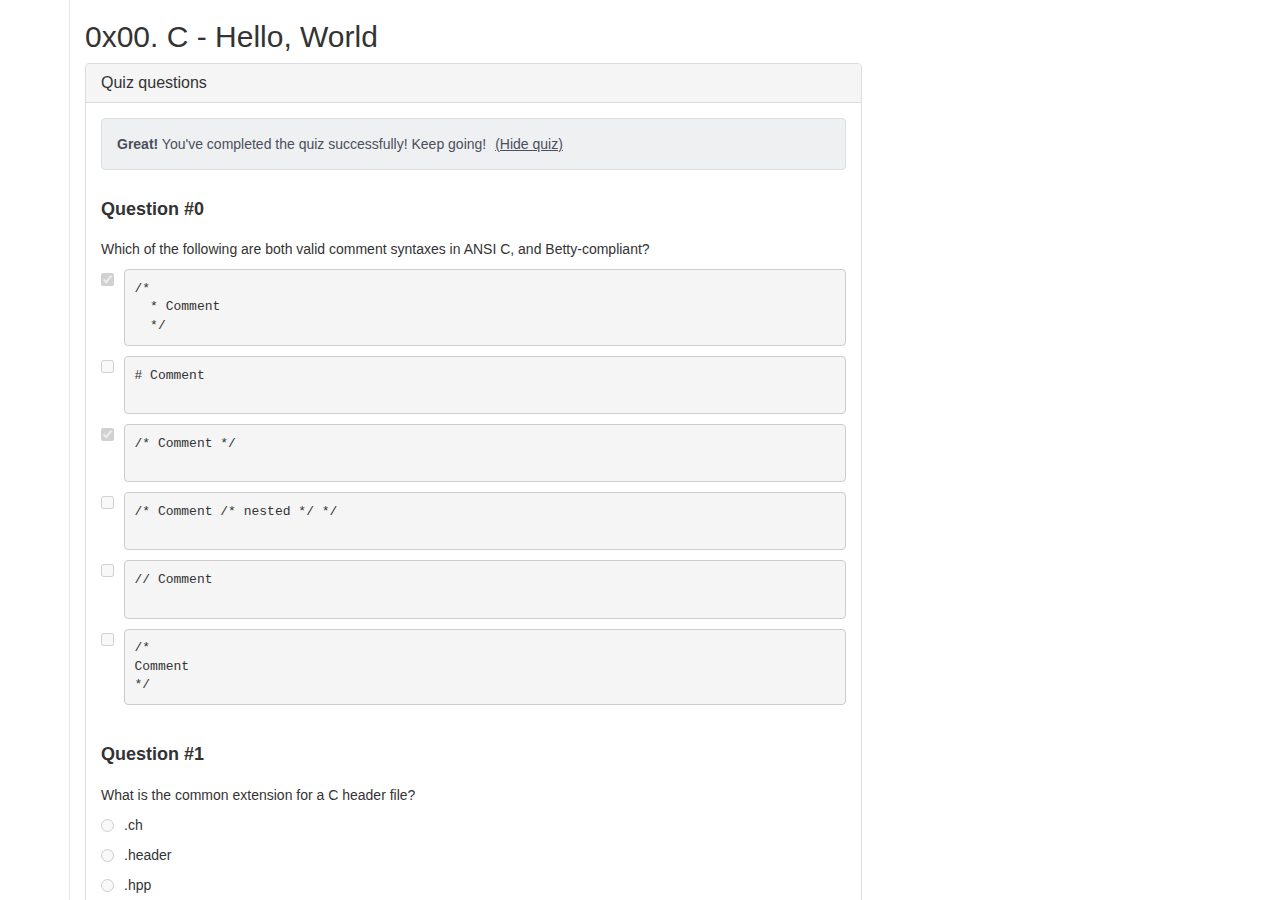
==== index.html @ 6ce8b69f "code" ====
<!DOCTYPE html>
<html lang="en">

<head>
  <meta charset="UTF-8" />
  <meta http-equiv="X-UA-Compatible" content="IE=edge" />
  <meta name="viewport" content="width=device-width, initial-scale=1.0" />

  <!-- Primary Meta Tags -->
  <title>ALX Africa Software Engineering Programme Answers Student guide</title>
  <meta name="title" content="ALX Africa Software Engineering Programme Answers Student guide" />
  <meta name="description" content="Discover the ultimate student guide to the ALX Software Engineering Programme, featuring comprehensive answers to all your burning questions. Gain insights into the cutting-edge curriculum, learning resources, and mentorship opportunities offered by ALX. Unleash your potential in the world of software engineering with this invaluable guide." />

  <!-- Open Graph / Facebook -->
  <meta property="og:type" content="website" />
  <meta property="og:url" content="https://ahmedhany.dev/alx-quiz/" />
  <meta property="og:title" content="ALX Africa Software Engineering Programme Answers Student guide" />
  <meta property="og:description" content="Discover the ultimate student guide to the ALX Software Engineering Programme, featuring comprehensive answers to all your burning questions. Gain insights into the cutting-edge curriculum, learning resources, and mentorship opportunities offered by ALX. Unleash your potential in the world of software engineering with this invaluable guide." />
  <meta property="og:image" content="https://ahmedhany.dev/alx-quiz/alx.png" />

  <!-- Twitter -->
  <meta property="twitter:card" content="summary_large_image" />
  <meta property="twitter:url" content="https://ahmedhany.dev/alx-quiz/" />
  <meta property="twitter:title" content="ALX Africa Software Engineering Programme Answers Student guide" />
  <meta property="twitter:description" content="Discover the ultimate student guide to the ALX Software Engineering Programme, featuring comprehensive answers to all your burning questions. Gain insights into the cutting-edge curriculum, learning resources, and mentorship opportunities offered by ALX. Unleash your potential in the world of software engineering with this invaluable guide." />
  <meta property="twitter:image" content="https://ahmedhany.dev/alx-quiz/alx.png" />

  <!-- Styles -->
  <link rel="stylesheet" href="./quiz.css" />
</head>

<body>
  <div class="hidden-xs navigation sidebar" style="width: 70px"></div>
  <main>
    <div class="col-xs-12 col-md-10 col-lg-8 contains-images">
      <div>
        <h2>0x00. C - Hello, World</h2>
        <div class="panel panel-default" id="project-quiz-questions-title">
          <div class="panel-heading">
            <h3 class="panel-title">Quiz questions</h3>
          </div>

          <div class="panel-body">
            <div class="alert alert-info">
              <strong>Great!</strong>
              You've completed the quiz successfully! Keep going!
              <span id="quiz_questions_collapse_toggle">(Hide quiz)</span>
            </div>

            <section class="quiz_questions_show_container" style="display: block">
              <div class="quiz_question_item_container" data-role="quiz_question363" data-position="5">
                <div class="clearfix" id="quiz_question-363">
                  <h4 class="quiz_question">Question #0</h4>

                  <!-- Quiz question Body -->
                  <p>
                    Which of the following are both valid comment syntaxes in
                    ANSI C, and Betty-compliant?
                  </p>

                  <!-- Quiz question Answers -->
                  <ul class="quiz_question_answers" data-question-id="363">
                    <li class="">
                      <label>
                        <input type="checkbox" name="363" disabled="disabled" checked="checked" />
                        <pre><code>/*
  * Comment
  */
</code></pre>
                      </label>
                    </li>

                    <li class="">
                      <label>
                        <input type="checkbox" name="363" disabled="disabled" />
                        <pre><code># Comment
    </code></pre>
                      </label>
                    </li>

                    <li class="">
                      <label>
                        <input type="checkbox" name="363" disabled="disabled" checked="checked" />
                        <pre><code>/* Comment */
    </code></pre>
                      </label>
                    </li>

                    <li class="">
                      <label>
                        <input type="checkbox" name="363" disabled="disabled" />
                        <pre><code>/* Comment /* nested */ */
    </code></pre>
                      </label>
                    </li>

                    <li class="">
                      <label>
                        <input type="checkbox" name="363" disabled="disabled" />
                        <pre><code>// Comment
    </code></pre>
                      </label>
                    </li>

                    <li class="">
                      <label>
                        <input type="checkbox" name="363" disabled="disabled" />
                        <pre><code>/*
Comment
*/
</code></pre>
                      </label>
                    </li>
                  </ul>

                  <!-- Quiz question Tips -->
                </div>
              </div>
              <div class="quiz_question_item_container" data-role="quiz_question361" data-position="3">
                <div class="clearfix" id="quiz_question-361">
                  <h4 class="quiz_question">Question #1</h4>

                  <!-- Quiz question Body -->
                  <p>What is the common extension for a C header file?</p>

                  <!-- Quiz question Answers -->
                  <ul class="quiz_question_answers" data-question-id="361">
                    <li class="">
                      <label>
                        <input type="radio" name="361" disabled="disabled" />
                        <p>.ch</p>
                      </label>
                    </li>

                    <li class="">
                      <label>
                        <input type="radio" name="361" disabled="disabled" />
                        <p>.header</p>
                      </label>
                    </li>

                    <li class="">
                      <label>
                        <input type="radio" name="361" disabled="disabled" />
                        <p>.hpp</p>
                      </label>
                    </li>

                    <li class="">
                      <label>
                        <input type="radio" name="361" disabled="disabled" checked="checked" />
                        <p>.h</p>
                      </label>
                    </li>
                  </ul>

                  <!-- Quiz question Tips -->
                </div>
              </div>
              <div class="quiz_question_item_container" data-role="quiz_question371" data-position="7">
                <div class="clearfix" id="quiz_question-371">
                  <h4 class="quiz_question">Question #2</h4>

                  <!-- Quiz question Body -->
                  <p>
                    What are the different steps to form an executable file
                    from C source code
                  </p>

                  <!-- Quiz question Answers -->
                  <ul class="quiz_question_answers" data-question-id="371">
                    <li class="">
                      <label>
                        <input type="radio" name="371" disabled="disabled" />
                        <p>Compilation and linking</p>
                      </label>
                    </li>

                    <li class="">
                      <label>
                        <input type="radio" name="371" disabled="disabled" />
                        <p>Interpretation, compilation and assembly</p>
                      </label>
                    </li>

                    <li class="">
                      <label>
                        <input type="radio" name="371" disabled="disabled" />
                        <p>Preprocessing and compilation</p>
                      </label>
                    </li>

                    <li class="">
                      <label>
                        <input type="radio" name="371" disabled="disabled" checked="checked" />
                        <p>
                          Preprocessing, compilation, assembly, and linking
                        </p>
                      </label>
                    </li>

                    <li class="">
                      <label>
                        <input type="radio" name="371" disabled="disabled" />
                        <p>Interpretation, assembly and compilation</p>
                      </label>
                    </li>
                  </ul>

                  <!-- Quiz question Tips -->
                </div>
              </div>
              <div class="quiz_question_item_container" data-role="quiz_question359" data-position="1">
                <div class="clearfix" id="quiz_question-359">
                  <h4 class="quiz_question">Question #3</h4>

                  <!-- Quiz question Body -->
                  <p>In which category belongs the C programming language?</p>

                  <!-- Quiz question Answers -->
                  <ul class="quiz_question_answers" data-question-id="359">
                    <li class="">
                      <label>
                        <input type="radio" name="359" disabled="disabled" checked="checked" />
                        <p>Compiled language</p>
                      </label>
                    </li>

                    <li class="">
                      <label>
                        <input type="radio" name="359" disabled="disabled" />
                        <p>Interpreted language</p>
                      </label>
                    </li>
                  </ul>

                  <!-- Quiz question Tips -->
                </div>
              </div>
              <div class="quiz_question_item_container" data-role="quiz_question362" data-position="4">
                <div class="clearfix" id="quiz_question-362">
                  <h4 class="quiz_question">Question #4</h4>

                  <!-- Quiz question Body -->
                  <p>Which command can be used to compile a C source file?</p>

                  <!-- Quiz question Answers -->
                  <ul class="quiz_question_answers" data-question-id="362">
                    <li class="">
                      <label>
                        <input type="radio" name="362" disabled="disabled" />
                        <p>c-compiler</p>
                      </label>
                    </li>

                    <li class="">
                      <label>
                        <input type="radio" name="362" disabled="disabled" checked="checked" />
                        <p>gcc</p>
                      </label>
                    </li>

                    <li class="">
                      <label>
                        <input type="radio" name="362" disabled="disabled" />
                        <p>bash</p>
                      </label>
                    </li>
                  </ul>

                  <!-- Quiz question Tips -->
                </div>
              </div>
              <div class="quiz_question_item_container" data-role="quiz_question360" data-position="2">
                <div class="clearfix" id="quiz_question-360">
                  <h4 class="quiz_question">Question #5</h4>

                  <!-- Quiz question Body -->
                  <p>What is the common extension for a C source file?</p>

                  <!-- Quiz question Answers -->
                  <ul class="quiz_question_answers" data-question-id="360">
                    <li class="">
                      <label>
                        <input type="radio" name="360" disabled="disabled" />
                        <p>.py</p>
                      </label>
                    </li>

                    <li class="">
                      <label>
                        <input type="radio" name="360" disabled="disabled" />
                        <p>.txt</p>
                      </label>
                    </li>

                    <li class="">
                      <label>
                        <input type="radio" name="360" disabled="disabled" checked="checked" />
                        <p>.c</p>
                      </label>
                    </li>

                    <li class="">
                      <label>
                        <input type="radio" name="360" disabled="disabled" />
                        <p>.cpp</p>
                      </label>
                    </li>
                  </ul>

                  <!-- Quiz question Tips -->
                </div>
              </div>
            </section>
          </div>
        </div>
      </div>
      <div>
        <h2>0x01. C - Variables, if, else, while</h2>
        <div class="panel panel-default" id="project-quiz-questions-title">
          <div class="panel-heading">
            <h3 class="panel-title">Quiz questions</h3>
          </div>

          <div class="panel-body">
            <div class="alert alert-info">
              <strong>Great!</strong>
              You've completed the quiz successfully! Keep going!
              <span id="quiz_questions_collapse_toggle">(Hide quiz)</span>
            </div>

            <section class="quiz_questions_show_container" style="display: block">
              <div class="quiz_question_item_container" data-role="quiz_question373" data-position="5">
                <div class="clearfix" id="quiz_question-373">
                  <h4 class="quiz_question">Question #0</h4>

                  <!-- Quiz question Body -->
                  <p>
                    Which of the following are valid
                    <code>for</code> statements in ANSI C and Betty-compliant?
                    (Considering <code>a</code> and <code>b</code> two
                    variables of type <code>int</code>)
                  </p>

                  <p>Please select all correct answers</p>

                  <!-- Quiz question Answers -->
                  <ul class="quiz_question_answers" data-question-id="373">
                    <li class="">
                      <label>
                        <input type="checkbox" name="373" disabled="disabled" />
                        <pre><code>a = 0;
for (a &lt; b;;)
{
    printf("%d\n", a++);
}
</code></pre>
                      </label>
                    </li>

                    <li class="">
                      <label>
                        <input type="checkbox" name="373" disabled="disabled" checked="checked" />
                        <pre><code>for (a = 0; a &lt; b; a++)
{
    printf("%d\n", a);
}
</code></pre>
                      </label>
                    </li>

                    <li class="">
                      <label>
                        <input type="checkbox" name="373" disabled="disabled" checked="checked" />
                        <pre><code>a = 0;
for (; a &lt; b;)
{
    printf("%d\n", a++);
}
</code></pre>
                      </label>
                    </li>

                    <li class="">
                      <label>
                        <input type="checkbox" name="373" disabled="disabled" checked="checked" />
                        <pre><code>for (a = 0; a &lt; b; a++)
    printf("%d\n", a);
</code></pre>
                      </label>
                    </li>

                    <li class="">
                      <label>
                        <input type="checkbox" name="373" disabled="disabled" />
                        <pre><code>for (int a = 0; a &lt; b; a++)
{
    printf("%d\n", a);
}
</code></pre>
                      </label>
                    </li>
                  </ul>

                  <!-- Quiz question Tips -->
                </div>
              </div>
              <div class="quiz_question_item_container" data-role="quiz_question370" data-position="3">
                <div class="clearfix" id="quiz_question-370">
                  <h4 class="quiz_question">Question #1</h4>

                  <!-- Quiz question Body -->
                  <p>What is the size of the <code>float</code> data type?</p>

                  <!-- Quiz question Answers -->
                  <ul class="quiz_question_answers" data-question-id="370">
                    <li class="">
                      <label>
                        <input type="radio" name="370" disabled="disabled" />
                        <p>8 bytes</p>
                      </label>
                    </li>

                    <li class="">
                      <label>
                        <input type="radio" name="370" disabled="disabled" />
                        <p>1 byte</p>
                      </label>
                    </li>

                    <li class="">
                      <label>
                        <input type="radio" name="370" disabled="disabled" />
                        <p>2 bytes</p>
                      </label>
                    </li>

                    <li class="">
                      <label>
                        <input type="radio" name="370" disabled="disabled" checked="checked" />
                        <p>4 bytes</p>
                      </label>
                    </li>
                  </ul>

                  <!-- Quiz question Tips -->
                </div>
              </div>
              <div class="quiz_question_item_container" data-role="quiz_question374" data-position="6">
                <div class="clearfix" id="quiz_question-374">
                  <h4 class="quiz_question">Question #2</h4>

                  <!-- Quiz question Body -->
                  <p>
                    Which of the following are valid <code>while</code> or
                    <code>do/while</code> statements in ANSI C and
                    Betty-compliant? (Considering <code>a</code> and
                    <code>b</code> two variables of type <code>int</code>)
                  </p>

                  <p>Please select all correct answers</p>

                  <!-- Quiz question Answers -->
                  <ul class="quiz_question_answers" data-question-id="374">
                    <li class="">
                      <label>
                        <input type="checkbox" name="374" disabled="disabled" checked="checked" />
                        <pre><code>a = 0;
while (a &lt; b)
    printf("%d\n", a++);
</code></pre>
                      </label>
                    </li>

                    <li class="">
                      <label>
                        <input type="checkbox" name="374" disabled="disabled" />
                        <pre><code>a = 0;
while (a &lt; b)
(
    printf("%d\n", a);
    a++;
)
</code></pre>
                      </label>
                    </li>

                    <li class="">
                      <label>
                        <input type="checkbox" name="374" disabled="disabled" />
                        <pre><code>while (a = 0; a &lt; b; a++)
{
    printf("%d\n", a);
}
</code></pre>
                      </label>
                    </li>

                    <li class="">
                      <label>
                        <input type="checkbox" name="374" disabled="disabled" />
                        <pre><code>a = 0;
do while (a &lt; b)
{
    printf("%d\n", a);
    a++;
}
</code></pre>
                      </label>
                    </li>

                    <li class="">
                      <label>
                        <input type="checkbox" name="374" disabled="disabled" checked="checked" />
                        <pre><code>a = 0;
while (a &lt; b)
{
    printf("%d\n", a);
    a++;
}
</code></pre>
                      </label>
                    </li>

                    <li class="">
                      <label>
                        <input type="checkbox" name="374" disabled="disabled" checked="checked" />
                        <pre><code>a = 0;
do {
    printf("%d\n", a);
    a++;
} while (a &lt; b);
</code></pre>
                      </label>
                    </li>
                  </ul>

                  <!-- Quiz question Tips -->
                </div>
              </div>
              <div class="quiz_question_item_container" data-role="quiz_question368" data-position="1">
                <div class="clearfix" id="quiz_question-368">
                  <h4 class="quiz_question">Question #3</h4>

                  <!-- Quiz question Body -->
                  <p>
                    What is the size of the <code>unsigned int</code> data
                    type?
                  </p>

                  <!-- Quiz question Answers -->
                  <ul class="quiz_question_answers" data-question-id="368">
                    <li class="">
                      <label>
                        <input type="radio" name="368" disabled="disabled" />
                        <p>8 bytes</p>
                      </label>
                    </li>

                    <li class="">
                      <label>
                        <input type="radio" name="368" disabled="disabled" />
                        <p>1 byte</p>
                      </label>
                    </li>

                    <li class="">
                      <label>
                        <input type="radio" name="368" disabled="disabled" />
                        <p>2 bytes</p>
                      </label>
                    </li>

                    <li class="">
                      <label>
                        <input type="radio" name="368" disabled="disabled" checked="checked" />
                        <p>4 bytes</p>
                      </label>
                    </li>
                  </ul>

                  <!-- Quiz question Tips -->
                </div>
              </div>
              <div class="quiz_question_item_container" data-role="quiz_question372" data-position="4">
                <div class="clearfix" id="quiz_question-372">
                  <h4 class="quiz_question">Question #4</h4>

                  <!-- Quiz question Body -->
                  <p>
                    Which of the following are valid
                    <code>if</code> statements in ANSI C and Betty-compliant?
                    (Considering <code>a</code> and <code>b</code> two
                    variables of type <code>int</code>)
                  </p>

                  <p>Please select all correct answers</p>

                  <!-- Quiz question Answers -->
                  <ul class="quiz_question_answers" data-question-id="372">
                    <li class="">
                      <label>
                        <input type="checkbox" name="372" disabled="disabled" />
                        <pre><code>if ((((((a &gt; b))))))
{
  return (a);
}
</code></pre>
                      </label>
                    </li>

                    <li class="">
                      <label>
                        <input type="checkbox" name="372" disabled="disabled" />
                        <pre><code>if a &gt; b
{
  return (a);
}
</code></pre>
                      </label>
                    </li>

                    <li class="">
                      <label>
                        <input type="checkbox" name="372" disabled="disabled" checked="checked" />
                        <pre><code>if (a &gt; b)
  return (a);
</code></pre>
                      </label>
                    </li>

                    <li class="">
                      <label>
                        <input type="checkbox" name="372" disabled="disabled" checked="checked" />
                        <pre><code>if (a &gt; b)
{
  return (a);
}
</code></pre>
                      </label>
                    </li>

                    <li class="">
                      <label>
                        <input type="checkbox" name="372" disabled="disabled" />
                        <pre><code>if {a &gt; b}
(
  return {a};
)
</code></pre>
                      </label>
                    </li>
                  </ul>

                  <!-- Quiz question Tips -->
                </div>
              </div>
              <div class="quiz_question_item_container" data-role="quiz_question369" data-position="2">
                <div class="clearfix" id="quiz_question-369">
                  <h4 class="quiz_question">Question #5</h4>

                  <!-- Quiz question Body -->
                  <p>What is the size of the <code>char</code> data type?</p>

                  <!-- Quiz question Answers -->
                  <ul class="quiz_question_answers" data-question-id="369">
                    <li class="">
                      <label>
                        <input type="radio" name="369" disabled="disabled" />
                        <p>8 bytes</p>
                      </label>
                    </li>

                    <li class="">
                      <label>
                        <input type="radio" name="369" disabled="disabled" checked="checked" />
                        <p>1 byte</p>
                      </label>
                    </li>

                    <li class="">
                      <label>
                        <input type="radio" name="369" disabled="disabled" />
                        <p>2 bytes</p>
                      </label>
                    </li>

                    <li class="">
                      <label>
                        <input type="radio" name="369" disabled="disabled" />
                        <p>4 bytes</p>
                      </label>
                    </li>
                  </ul>

                  <!-- Quiz question Tips -->
                </div>
              </div>
            </section>
          </div>
        </div>
      </div>
      <div>
        <h2>0x02. C - Functions, nested loops</h2>
        <div class="panel panel-default" id="project-quiz-questions-title">
          <div class="panel-heading">
            <h3 class="panel-title">Quiz questions</h3>
          </div>

          <div class="panel-body">
            <div class="alert alert-info">
              <strong>Great!</strong>
              You've completed the quiz successfully! Keep going!
              <span id="quiz_questions_collapse_toggle">(Hide quiz)</span>
            </div>

            <section class="quiz_questions_show_container" style="display: block">
              <div class="quiz_question_item_container" data-role="quiz_question379" data-position="5">
                <div class="clearfix" id="quiz_question-379">
                  <h4 class="quiz_question">Question #0</h4>

                  <!-- Quiz question Body -->
                  <p>What is the ASCII value of <code>0</code>?</p>

                  <!-- Quiz question Answers -->
                  <ul class="quiz_question_answers" data-question-id="379">
                    <li class="">
                      <label>
                        <input type="radio" name="379" disabled="disabled" />
                        <p>79</p>
                      </label>
                    </li>

                    <li class="">
                      <label>
                        <input type="radio" name="379" disabled="disabled" />
                        <p>0</p>
                      </label>
                    </li>

                    <li class="">
                      <label>
                        <input type="radio" name="379" disabled="disabled" checked="checked" />
                        <p>48</p>
                      </label>
                    </li>
                  </ul>

                  <!-- Quiz question Tips -->
                </div>
              </div>
              <div class="quiz_question_item_container" data-role="quiz_question384" data-position="10">
                <div class="clearfix" id="quiz_question-384">
                  <h4 class="quiz_question">Question #1</h4>

                  <!-- Quiz question Body -->
                  <p>What is the result of <code>12 % 10</code>?</p>

                  <!-- Quiz question Answers -->
                  <ul class="quiz_question_answers" data-question-id="384">
                    <li class="">
                      <label>
                        <input type="radio" name="384" disabled="disabled" />
                        <p>3</p>
                      </label>
                    </li>

                    <li class="">
                      <label>
                        <input type="radio" name="384" disabled="disabled" />
                        <p>0</p>
                      </label>
                    </li>

                    <li class="">
                      <label>
                        <input type="radio" name="384" disabled="disabled" />
                        <p>1</p>
                      </label>
                    </li>

                    <li class="">
                      <label>
                        <input type="radio" name="384" disabled="disabled" checked="checked" />
                        <p>2</p>
                      </label>
                    </li>
                  </ul>

                  <!-- Quiz question Tips -->
                </div>
              </div>
              <div class="quiz_question_item_container" data-role="quiz_question377" data-position="3">
                <div class="clearfix" id="quiz_question-377">
                  <h4 class="quiz_question">Question #2</h4>

                  <!-- Quiz question Body -->
                  <p>What is the ASCII value of <code>a</code>?</p>

                  <!-- Quiz question Answers -->
                  <ul class="quiz_question_answers" data-question-id="377">
                    <li class="">
                      <label>
                        <input type="radio" name="377" disabled="disabled" />
                        <p>1</p>
                      </label>
                    </li>

                    <li class="">
                      <label>
                        <input type="radio" name="377" disabled="disabled" checked="checked" />
                        <p>97</p>
                      </label>
                    </li>

                    <li class="">
                      <label>
                        <input type="radio" name="377" disabled="disabled" />
                        <p>65</p>
                      </label>
                    </li>

                    <li class="">
                      <label>
                        <input type="radio" name="377" disabled="disabled" />
                        <p>12</p>
                      </label>
                    </li>
                  </ul>

                  <!-- Quiz question Tips -->
                </div>
              </div>
              <div class="quiz_question_item_container" data-role="quiz_question382" data-position="8">
                <div class="clearfix" id="quiz_question-382">
                  <h4 class="quiz_question">Question #3</h4>

                  <!-- Quiz question Body -->
                  <p>What is the result of <code>12 % 2</code>?</p>

                  <!-- Quiz question Answers -->
                  <ul class="quiz_question_answers" data-question-id="382">
                    <li class="">
                      <label>
                        <input type="radio" name="382" disabled="disabled" checked="checked" />
                        <p>0</p>
                      </label>
                    </li>

                    <li class="">
                      <label>
                        <input type="radio" name="382" disabled="disabled" />
                        <p>1</p>
                      </label>
                    </li>

                    <li class="">
                      <label>
                        <input type="radio" name="382" disabled="disabled" />
                        <p>2</p>
                      </label>
                    </li>
                  </ul>

                  <!-- Quiz question Tips -->
                </div>
              </div>
              <div class="quiz_question_item_container" data-role="quiz_question381" data-position="7">
                <div class="clearfix" id="quiz_question-381">
                  <h4 class="quiz_question">Question #4</h4>

                  <!-- Quiz question Body -->
                  <p>What is the ASCII value of <code>5</code>?</p>

                  <!-- Quiz question Answers -->
                  <ul class="quiz_question_answers" data-question-id="381">
                    <li class="">
                      <label>
                        <input type="radio" name="381" disabled="disabled" />
                        <p>50</p>
                      </label>
                    </li>

                    <li class="">
                      <label>
                        <input type="radio" name="381" disabled="disabled" checked="checked" />
                        <p>53</p>
                      </label>
                    </li>

                    <li class="">
                      <label>
                        <input type="radio" name="381" disabled="disabled" />
                        <p>5</p>
                      </label>
                    </li>
                  </ul>

                  <!-- Quiz question Tips -->
                </div>
              </div>
              <div class="quiz_question_item_container" data-role="quiz_question380" data-position="6">
                <div class="clearfix" id="quiz_question-380">
                  <h4 class="quiz_question">Question #5</h4>

                  <!-- Quiz question Body -->
                  <p>What is the ASCII value of <code>-</code>?</p>

                  <!-- Quiz question Answers -->
                  <ul class="quiz_question_answers" data-question-id="380">
                    <li class="">
                      <label>
                        <input type="radio" name="380" disabled="disabled" checked="checked" />
                        <p>45</p>
                      </label>
                    </li>

                    <li class="">
                      <label>
                        <input type="radio" name="380" disabled="disabled" />
                        <p>3</p>
                      </label>
                    </li>

                    <li class="">
                      <label>
                        <input type="radio" name="380" disabled="disabled" />
                        <p>47</p>
                      </label>
                    </li>
                  </ul>

                  <!-- Quiz question Tips -->
                </div>
              </div>
              <div class="quiz_question_item_container" data-role="quiz_question375" data-position="1">
                <div class="clearfix" id="quiz_question-375">
                  <h4 class="quiz_question">Question #6</h4>

                  <!-- Quiz question Body -->
                  <p>Which of these loop statements don’t exist?</p>

                  <!-- Quiz question Answers -->
                  <ul class="quiz_question_answers" data-question-id="375">
                    <li class="">
                      <label>
                        <input type="checkbox" name="375" disabled="disabled" />
                        <p><code>do... while</code></p>
                      </label>
                    </li>

                    <li class="">
                      <label>
                        <input type="checkbox" name="375" disabled="disabled" checked="checked" />
                        <p><code>loop_to</code></p>
                      </label>
                    </li>

                    <li class="">
                      <label>
                        <input type="checkbox" name="375" disabled="disabled" />
                        <p><code>for</code></p>
                      </label>
                    </li>

                    <li class="">
                      <label>
                        <input type="checkbox" name="375" disabled="disabled" checked="checked" />
                        <p><code>each</code></p>
                      </label>
                    </li>

                    <li class="">
                      <label>
                        <input type="checkbox" name="375" disabled="disabled" />
                        <p><code>while</code></p>
                      </label>
                    </li>

                    <li class="">
                      <label>
                        <input type="checkbox" name="375" disabled="disabled" checked="checked" />
                        <p><code>foreach</code></p>
                      </label>
                    </li>
                  </ul>

                  <!-- Quiz question Tips -->
                </div>
              </div>
              <div class="quiz_question_item_container" data-role="quiz_question378" data-position="4">
                <div class="clearfix" id="quiz_question-378">
                  <h4 class="quiz_question">Question #7</h4>

                  <!-- Quiz question Body -->
                  <p>What is the ASCII value of <code>J</code>?</p>

                  <!-- Quiz question Answers -->
                  <ul class="quiz_question_answers" data-question-id="378">
                    <li class="">
                      <label>
                        <input type="radio" name="378" disabled="disabled" />
                        <p>76</p>
                      </label>
                    </li>

                    <li class="">
                      <label>
                        <input type="radio" name="378" disabled="disabled" />
                        <p>70</p>
                      </label>
                    </li>

                    <li class="">
                      <label>
                        <input type="radio" name="378" disabled="disabled" />
                        <p>72</p>
                      </label>
                    </li>

                    <li class="">
                      <label>
                        <input type="radio" name="378" disabled="disabled" checked="checked" />
                        <p>74</p>
                      </label>
                    </li>
                  </ul>

                  <!-- Quiz question Tips -->
                </div>
              </div>
              <div class="quiz_question_item_container" data-role="quiz_question383" data-position="9">
                <div class="clearfix" id="quiz_question-383">
                  <h4 class="quiz_question">Question #8</h4>

                  <!-- Quiz question Body -->
                  <p>What is the result of <code>12 % 3</code>?</p>

                  <!-- Quiz question Answers -->
                  <ul class="quiz_question_answers" data-question-id="383">
                    <li class="">
                      <label>
                        <input type="radio" name="383" disabled="disabled" />
                        <p>3</p>
                      </label>
                    </li>

                    <li class="">
                      <label>
                        <input type="radio" name="383" disabled="disabled" checked="checked" />
                        <p>0</p>
                      </label>
                    </li>

                    <li class="">
                      <label>
                        <input type="radio" name="383" disabled="disabled" />
                        <p>1</p>
                      </label>
                    </li>

                    <li class="">
                      <label>
                        <input type="radio" name="383" disabled="disabled" />
                        <p>2</p>
                      </label>
                    </li>
                  </ul>

                  <!-- Quiz question Tips -->
                </div>
              </div>
              <div class="quiz_question_item_container" data-role="quiz_question385" data-position="11">
                <div class="clearfix" id="quiz_question-385">
                  <h4 class="quiz_question">Question #9</h4>

                  <!-- Quiz question Body -->
                  <p>What is the result of <code>89 % 7</code>?</p>

                  <!-- Quiz question Answers -->
                  <ul class="quiz_question_answers" data-question-id="385">
                    <li class="">
                      <label>
                        <input type="radio" name="385" disabled="disabled" checked="checked" />
                        <p>5</p>
                      </label>
                    </li>

                    <li class="">
                      <label>
                        <input type="radio" name="385" disabled="disabled" />
                        <p>0</p>
                      </label>
                    </li>

                    <li class="">
                      <label>
                        <input type="radio" name="385" disabled="disabled" />
                        <p>2</p>
                      </label>
                    </li>

                    <li class="">
                      <label>
                        <input type="radio" name="385" disabled="disabled" />
                        <p>3</p>
                      </label>
                    </li>
                  </ul>

                  <!-- Quiz question Tips -->
                </div>
              </div>
              <div class="quiz_question_item_container" data-role="quiz_question376" data-position="2">
                <div class="clearfix" id="quiz_question-376">
                  <h4 class="quiz_question">Question #10</h4>

                  <!-- Quiz question Body -->
                  <p>What is the ASCII value of <code>A</code>?</p>

                  <!-- Quiz question Answers -->
                  <ul class="quiz_question_answers" data-question-id="376">
                    <li class="">
                      <label>
                        <input type="radio" name="376" disabled="disabled" />
                        <p>1</p>
                      </label>
                    </li>

                    <li class="">
                      <label>
                        <input type="radio" name="376" disabled="disabled" />
                        <p>97</p>
                      </label>
                    </li>

                    <li class="">
                      <label>
                        <input type="radio" name="376" disabled="disabled" checked="checked" />
                        <p>65</p>
                      </label>
                    </li>

                    <li class="">
                      <label>
                        <input type="radio" name="376" disabled="disabled" />
                        <p>12</p>
                      </label>
                    </li>
                  </ul>

                  <!-- Quiz question Tips -->
                </div>
              </div>
            </section>
          </div>
        </div>
      </div>
      <div>
        <h2>0x03. C - Debugging</h2>
        <div class="panel panel-default" id="project-quiz-questions-title">
          <div class="panel-heading">
            <h3 class="panel-title">Quiz questions</h3>
          </div>

          <div class="panel-body">
            <div class="alert alert-info">
              <strong>Great!</strong>
              You've completed the quiz successfully! Keep going!
              <span id="quiz_questions_collapse_toggle">(Hide quiz)</span>
            </div>

            <section class="quiz_questions_show_container" style="display: block">
              <div class="quiz_question_item_container" data-role="quiz_question865" data-position="3">
                <div class="clearfix" id="quiz_question-865">
                  <h4 class="quiz_question">Question #0</h4>

                  <!-- Quiz question Body -->
                  <p>
                    The following code gives this output. What is the error?
                  </p>

                  <pre><code>carrie@ubuntu:/debugging$ cat main.c
#include &lt;stdio.h&gt;                                                                                  

/**                                                                                                 
  * main - debugging example                                                                         
  * Return: 0                                                                                        
  */                                                                                                 
int main(void)                                                                                      
{                                                                                                   
        int i;                                                                                      
        int j;                                                                                      
        int k;                                                                                      

        i = 0;                                                                                      
        j = 1000;                                                                                   
        while (i &lt; j)                                                                               
        {                                                                                           
                k = j / 98;                                                                         
                i = i + k;                                                                          
                printf("%d\n", i);                                                                  
                j == j - 1;                                                                         
        }                                                                                           

        return (0);                                                                                 
}                                                                                                   
carrie@ubuntu:/debugging$
</code></pre>

                  <pre><code>carrie@ubuntu:/debugging$ gcc -Wall -Werror -Wextra -pedantic main.
c                                                                                                   
main.c: In function ‘main’:                                                                         
main.c:20:3: error: statement with no effect [-Werror=unused-value]                                 
    j == j - 1;                                                                                      
    ^                                                                                                
cc1: all warnings being treated as errors                                                           
carrie@ubuntu:/debugging$
</code></pre>

                  <!-- Quiz question Answers -->
                  <ul class="quiz_question_answers" data-question-id="865">
                    <li class="">
                      <label>
                        <input type="radio" name="865" disabled="disabled" />
                        <p>
                          We don’t need to assign a new value to
                          <code>j</code> because it doesn’t do anything
                        </p>
                      </label>
                    </li>

                    <li class="">
                      <label>
                        <input type="radio" name="865" disabled="disabled" checked="checked" />
                        <p>
                          We want to assign <code>j</code> a new value, not
                          compare it, so it should be
                          <code>j = j - 1</code> instead of
                          <code>j == j - 1</code>
                        </p>
                      </label>
                    </li>

                    <li class="">
                      <label>
                        <input type="radio" name="865" disabled="disabled" />
                        <p>
                          We want to compare <code>j</code> so we need an
                          <code>if</code> statement before
                          <code>j == j - 1</code>
                        </p>
                      </label>
                    </li>
                  </ul>

                  <!-- Quiz question Tips -->
                </div>
              </div>
              <div class="quiz_question_item_container" data-role="quiz_question863" data-position="1">
                <div class="clearfix" id="quiz_question-863">
                  <h4 class="quiz_question">Question #1</h4>

                  <!-- Quiz question Body -->
                  <p>Look at the following code.</p>

                  <pre><code>carrie@ubuntu:/debugging$ cat main.c
#include &lt;stdio.h&gt;                                                                                  

/**                                                                                                 
  * main - debugging example                                                                         
  * Return: 0                                                                                        
  */                                                                                                 
int main(void)                                                                                      
{                                                                                                   
        char *hello = "Hello, World!";                                                              

        for (i = 0; hello[i] != '\0'; i++)                                                          
        {                                                                                           
                printf("%c", hello[i]);                                                             
        }                                                                                           

        printf("\n");                                                                               

        return (0);                                                                                 
}                                                                                                   
carrie@ubuntu:/debugging$
</code></pre>

                  <pre><code>carrie@ubuntu:/debugging$ gcc -Wall -Werror -Wextra -pedantic main.
c                                                                                                   
main.c: In function ‘main’:                                                                         
main.c:11:7: error: ‘i’ undeclared (first use in this function)                                     
  for (i = 0; hello[i] != '\0'; i++)                                                                
        ^                                                                                            
main.c:11:7: note: each undeclared identifier is reported only once for each function it appears in
main.c:9:8: error: variable ‘hello’ set but not used [-Werror=unused-but-set-variable]              
  char *hello = "Hello, World!";                                                                    
        ^                                                                                           
cc1: all warnings being treated as errors                                                           
carrie@ubuntu:/debugging$                         
</code></pre>

                  <p>
                    In the <code>main.c</code> file, on what line is the first
                    error that the compiler returns?
                  </p>

                  <!-- Quiz question Answers -->
                  <ul class="quiz_question_answers" data-question-id="863">
                    <li class="">
                      <label>
                        <input type="radio" name="863" disabled="disabled" />
                        <p>9</p>
                      </label>
                    </li>

                    <li class="">
                      <label>
                        <input type="radio" name="863" disabled="disabled" checked="checked" />
                        <p>11</p>
                      </label>
                    </li>

                    <li class="">
                      <label>
                        <input type="radio" name="863" disabled="disabled" />
                        <p>7</p>
                      </label>
                    </li>
                  </ul>

                  <!-- Quiz question Tips -->
                  <div class="alert alert-info">
                    <h4>Tips:</h4>
                    <p>
                      You do not have to know exactly what this code does yet
                      (but you will soon!).
                    </p>
                  </div>
                </div>
              </div>
              <div class="quiz_question_item_container" data-role="quiz_question866" data-position="4">
                <div class="clearfix" id="quiz_question-866">
                  <h4 class="quiz_question">Question #2</h4>

                  <!-- Quiz question Body -->
                  <p>This code doesn’t work as intended.</p>

                  <pre><code>#include "main.h"

/**
* main - prints even numbers from 0 to 100
* Return: 0
*/

int main(void)
{
        int i;

        for (i = 0; i &lt; 100; i++)
        {
                if (i % 2 != 0)
                {
                        continue;
                }
                else
                {
                        break;
                }

                printf("%d\n", i);
        }

        return(0);
}
</code></pre>

                  <p>
                    Let’s add <code>printf</code> statements to the code. What
                    information do the <code>printf</code> statements tell us
                    about how our code is executed?
                  </p>

                  <pre><code>#include "main.h"

/**
* main - prints even numbers from 0 to 100
* Return: 0
*/

int main(void)
{
        int i;

        printf("Before loop\n");

        for (i = 0; i &lt; 100; i++)
        {
                if (i % 2 != 0)
                {
                        printf("i is not even so don't print\n");
                        continue;
                }
                else
                {
                        printf("i is even, break to print\n");
                        break;
                }

                printf("Outside of if/else, still inside for loop\n");

                printf("%d\n", i);
        }

        printf("For loop exited\n");

        return(0);
}
</code></pre>

                  <!-- Quiz question Answers -->
                  <ul class="quiz_question_answers" data-question-id="866">
                    <li class="">
                      <label>
                        <input type="checkbox" name="866" disabled="disabled" />
                        <p>
                          A <code>printf</code> statement shows that there is
                          an infinite loop in the code
                        </p>
                      </label>
                    </li>

                    <li class="">
                      <label>
                        <input type="checkbox" name="866" disabled="disabled" checked="checked" />
                        <p>
                          A <code>printf</code> statement shows when the
                          <code>for</code> loop is finished
                        </p>
                      </label>
                    </li>

                    <li class="">
                      <label>
                        <input type="checkbox" name="866" disabled="disabled" />
                        <p>
                          A <code>printf</code> statement shows exactly how
                          many times the loop executes
                        </p>
                      </label>
                    </li>

                    <li class="">
                      <label>
                        <input type="checkbox" name="866" disabled="disabled" checked="checked" />
                        <p>
                          <code>printf</code> statements shows that
                          <code>break</code> will cause “For loop exited” to
                          print, indicating that the even number is never
                          printed
                        </p>
                      </label>
                    </li>
                  </ul>

                  <!-- Quiz question Tips -->
                </div>
              </div>
              <div class="quiz_question_item_container" data-role="quiz_question864" data-position="2">
                <div class="clearfix" id="quiz_question-864">
                  <h4 class="quiz_question">Question #3</h4>

                  <!-- Quiz question Body -->
                  <p>
                    The following code gives this incorrect output. Which of
                    the following statements about what is causing the error
                    is true?
                  </p>

<pre><code>carrie@ubuntu:/debugging$ cat main.c
#include &lt;stdio.h&gt;                                                                                 

/**                                                                                                
  * main - debugging example                                                                        
  * Return: 0                                                                                       
  */                                                                                                
int main(void)                                                                                     
{                                                                                                  
        int i;                                                                                     
        int j;                                                                                     

        for (i = 0; i &lt; 10; i++)                                                                   
        {                                                                                          
                j = 0;                                                                             
                while (j &lt; 10)                                                                     
                {                                                                                  
                        printf("%d", j);                                                           
                }                                                                                  
                printf("\n");                                                                      
        }                                                                                          

        return (0);                                                                                
}                                                                                                  
carrie@ubuntu:/debugging$
</code></pre>
<pre><code>carrie@ubuntu:/debugging$ gcc -Wall -Werror -Wextra -pedantic main.c
carrie@ubuntu:/debugging$ ./a.out
[base64] &lt;...&gt;
^Ccarrie@ubuntu:/debugging$
</code></pre>

                  <!-- Quiz question Answers -->
                  <ul class="quiz_question_answers" data-question-id="864">
                    <li class="">
                      <label>
                        <input type="checkbox" name="864" disabled="disabled" checked="checked" />
                        <p>
                          <code>j</code> never increments so it will always be
                          less than <code>10</code>
                        </p>
                      </label>
                    </li>

                    <li class="">
                      <label>
                        <input type="checkbox" name="864" disabled="disabled" />
                        <p>
                          <code>j</code> is always equal to <code>i</code> so
                          the loop will never end
                        </p>
                      </label>
                    </li>

                    <li class="">
                      <label>
                        <input type="checkbox" name="864" disabled="disabled" checked="checked" />
                        <p>
                          <code>j</code> never increments so it is always
                          going to print <code>0</code>
                        </p>
                      </label>
                    </li>
                  </ul>

                  <!-- Quiz question Tips -->
                </div>
              </div>
            </section>
          </div>
        </div>
      </div>
      <div>
        <h2>0x04. C - More functions, more nested loops</h2>
        <div class="panel panel-default" id="project-quiz-questions-title">
          <div class="panel-heading">
            <h3 class="panel-title">Quiz questions</h3>
          </div>

          <div class="panel-body">
            <div class="alert alert-info">
              <strong>Great!</strong>
              You've completed the quiz successfully! Keep going!
              <span id="quiz_questions_collapse_toggle">(Hide quiz)</span>
            </div>

            <section class="quiz_questions_show_container" style="display: block">
              <div class="quiz_question_item_container" data-role="quiz_question402" data-position="5">
                <div class="clearfix" id="quiz_question-402">
                  <h4 class="quiz_question">Question #0</h4>

                  <!-- Quiz question Body -->
                  <p>What is the output of the following piece of code?</p>

              <pre><code>int i;

i = -9;
while (i &lt; 0)
{
    printf("%d", -i);
    i++;
}
</code></pre>

                  <!-- Quiz question Answers -->
                  <ul class="quiz_question_answers" data-question-id="402">
                    <li class="">
                      <label>
                        <input type="radio" name="402" disabled="disabled" />
                        <p>-9-8-7-6-5-4-3-2-1</p>
                      </label>
                    </li>

                    <li class="">
                      <label>
                        <input type="radio" name="402" disabled="disabled" />
                        <p>9876543210</p>
                      </label>
                    </li>

                    <li class="">
                      <label>
                        <input type="radio" name="402" disabled="disabled" checked="checked" />
                        <p>987654321</p>
                      </label>
                    </li>

                    <li class="">
                      <label>
                        <input type="radio" name="402" disabled="disabled" />
                        <p>-9-8-7-6-5-4-3-2-10</p>
                      </label>
                    </li>
                  </ul>

                  <!-- Quiz question Tips -->
                </div>
              </div>
              <div class="quiz_question_item_container" data-role="quiz_question400" data-position="3">
                <div class="clearfix" id="quiz_question-400">
                  <h4 class="quiz_question">Question #1</h4>

                  <!-- Quiz question Body -->
                  <p>What is the output of the following piece of code?</p>

                  <pre><code>int i;

for (i = 0; i &lt; 10; i++)
{
    printf("%d", i * 2);
}
</code></pre>

                  <!-- Quiz question Answers -->
                  <ul class="quiz_question_answers" data-question-id="400">
                    <li class="">
                      <label>
                        <input type="radio" name="400" disabled="disabled" />
                        <p>0123456789</p>
                      </label>
                    </li>

                    <li class="">
                      <label>
                        <input type="radio" name="400" disabled="disabled" />
                        <p>2468101214161820</p>
                      </label>
                    </li>

                    <li class="">
                      <label>
                        <input type="radio" name="400" disabled="disabled" checked="checked" />
                        <p>024681012141618</p>
                      </label>
                    </li>
                  </ul>

                  <!-- Quiz question Tips -->
                </div>
              </div>
              <div class="quiz_question_item_container" data-role="quiz_question405" data-position="8">
                <div class="clearfix" id="quiz_question-405">
                  <h4 class="quiz_question">Question #2</h4>

                  <!-- Quiz question Body -->
                  <p>What is the return value of the following function?</p>

                  <pre><code>int some_function(void)
{
    printf("%d", 12);
    return (98);
}
</code></pre>

                  <!-- Quiz question Answers -->
                  <ul class="quiz_question_answers" data-question-id="405">
                    <li class="">
                      <label>
                        <input type="radio" name="405" disabled="disabled" />
                        <p>12</p>
                      </label>
                    </li>

                    <li class="">
                      <label>
                        <input type="radio" name="405" disabled="disabled" checked="checked" />
                        <p>98</p>
                      </label>
                    </li>

                    <li class="">
                      <label>
                        <input type="radio" name="405" disabled="disabled" />
                        <p>402</p>
                      </label>
                    </li>
                  </ul>

                  <!-- Quiz question Tips -->
                </div>
              </div>
              <div class="quiz_question_item_container" data-role="quiz_question404" data-position="7">
                <div class="clearfix" id="quiz_question-404">
                  <h4 class="quiz_question">Question #3</h4>

                  <!-- Quiz question Body -->
                  <p>What is the output of the following piece of code?</p>

                  <pre><code>int i;

i = 9;
while (--i)
{
    printf("%d", i);
}
</code></pre>

                  <!-- Quiz question Answers -->
                  <ul class="quiz_question_answers" data-question-id="404">
                    <li class="">
                      <label>
                        <input type="radio" name="404" disabled="disabled" />
                        <p>987654321</p>
                      </label>
                    </li>

                    <li class="">
                      <label>
                        <input type="radio" name="404" disabled="disabled" checked="checked" />
                        <p>87654321</p>
                      </label>
                    </li>

                    <li class="">
                      <label>
                        <input type="radio" name="404" disabled="disabled" />
                        <p>9876543210</p>
                      </label>
                    </li>

                    <li class="">
                      <label>
                        <input type="radio" name="404" disabled="disabled" />
                        <p>876543210</p>
                      </label>
                    </li>
                  </ul>

                  <!-- Quiz question Tips -->
                </div>
              </div>
              <div class="quiz_question_item_container" data-role="quiz_question403" data-position="6">
                <div class="clearfix" id="quiz_question-403">
                  <h4 class="quiz_question">Question #4</h4>

                  <!-- Quiz question Body -->
                  <p>What is the output of the following piece of code?</p>

                  <pre><code>int i;

i = 9;
while (i--)
{
    printf("%d", i);
}
</code></pre>

                  <!-- Quiz question Answers -->
                  <ul class="quiz_question_answers" data-question-id="403">
                    <li class="">
                      <label>
                        <input type="radio" name="403" disabled="disabled" />
                        <p>987654321</p>
                      </label>
                    </li>

                    <li class="">
                      <label>
                        <input type="radio" name="403" disabled="disabled" />
                        <p>87654321</p>
                      </label>
                    </li>

                    <li class="">
                      <label>
                        <input type="radio" name="403" disabled="disabled" checked="checked" />
                        <p>876543210</p>
                      </label>
                    </li>

                    <li class="">
                      <label>
                        <input type="radio" name="403" disabled="disabled" />
                        <p>9876543210</p>
                      </label>
                    </li>
                  </ul>

                  <!-- Quiz question Tips -->
                </div>
              </div>
              <div class="quiz_question_item_container" data-role="quiz_question398" data-position="1">
                <div class="clearfix" id="quiz_question-398">
                  <h4 class="quiz_question">Question #5</h4>

                  <!-- Quiz question Body -->
                  <p>What is the output of the following piece of code?</p>

                  <pre><code>int i;

for (i = 48; i &lt; 58; i++)
{
    printf("%c", i);
}
</code></pre>

                  <!-- Quiz question Answers -->
                  <ul class="quiz_question_answers" data-question-id="398">
                    <li class="">
                      <label>
                        <input type="radio" name="398" disabled="disabled" />
                        <p>48495051525354555657</p>
                      </label>
                    </li>

                    <li class="">
                      <label>
                        <input type="radio" name="398" disabled="disabled" checked="checked" />
                        <p>0123456789</p>
                      </label>
                    </li>

                    <li class="">
                      <label>
                        <input type="radio" name="398" disabled="disabled" />
                        <p>School</p>
                      </label>
                    </li>
                  </ul>

                  <!-- Quiz question Tips -->
                </div>
              </div>
              <div class="quiz_question_item_container" data-role="quiz_question401" data-position="4">
                <div class="clearfix" id="quiz_question-401">
                  <h4 class="quiz_question">Question #6</h4>

                  <!-- Quiz question Body -->
                  <p>What is the output of the following piece of code?</p>

                  <pre><code>int i;

i = 0;
while (i &lt; 10)
{
    i++;
    printf("%d", i / 2);
}
</code></pre>

                  <!-- Quiz question Answers -->
                  <ul class="quiz_question_answers" data-question-id="401">
                    <li class="">
                      <label>
                        <input type="radio" name="401" disabled="disabled" />
                        <p>0011223344</p>
                      </label>
                    </li>

                    <li class="">
                      <label>
                        <input type="radio" name="401" disabled="disabled" />
                        <p>0123456789</p>
                      </label>
                    </li>

                    <li class="">
                      <label>
                        <input type="radio" name="401" disabled="disabled" checked="checked" />
                        <p>0112233445</p>
                      </label>
                    </li>
                  </ul>

                  <!-- Quiz question Tips -->
                </div>
              </div>
              <div class="quiz_question_item_container" data-role="quiz_question406" data-position="9">
                <div class="clearfix" id="quiz_question-406">
                  <h4 class="quiz_question">Question #7</h4>

                  <!-- Quiz question Body -->
                  <p>What is the return value of the following function?</p>

                  <pre><code>int some_function(void)
{
    int i;

    for (i = 0; i &lt; 10; i++)
    {
        printf("%d", i);
    }
    return(i);
}
</code></pre>

                  <!-- Quiz question Answers -->
                  <ul class="quiz_question_answers" data-question-id="406">
                    <li class="">
                      <label>
                        <input type="radio" name="406" disabled="disabled" />
                        <p>0123456789</p>
                      </label>
                    </li>

                    <li class="">
                      <label>
                        <input type="radio" name="406" disabled="disabled" />
                        <p>0</p>
                      </label>
                    </li>

                    <li class="">
                      <label>
                        <input type="radio" name="406" disabled="disabled" />
                        <p>9</p>
                      </label>
                    </li>

                    <li class="">
                      <label>
                        <input type="radio" name="406" disabled="disabled" checked="checked" />
                        <p>10</p>
                      </label>
                    </li>
                  </ul>

                  <!-- Quiz question Tips -->
                </div>
              </div>
              <div class="quiz_question_item_container" data-role="quiz_question399" data-position="2">
                <div class="clearfix" id="quiz_question-399">
                  <h4 class="quiz_question">Question #8</h4>

                  <!-- Quiz question Body -->
                  <p>What is the output of the following piece of code?</p>

                  <pre><code>int i;

i = 0;
while (i &lt; 10)
{
    printf("%d", i % 2);
    i++;
}
</code></pre>

                  <!-- Quiz question Answers -->
                  <ul class="quiz_question_answers" data-question-id="399">
                    <li class="">
                      <label>
                        <input type="radio" name="399" disabled="disabled" checked="checked" />
                        <p>0101010101</p>
                      </label>
                    </li>

                    <li class="">
                      <label>
                        <input type="radio" name="399" disabled="disabled" />
                        <p>0123456789</p>
                      </label>
                    </li>

                    <li class="">
                      <label>
                        <input type="radio" name="399" disabled="disabled" />
                        <p>1010101010</p>
                      </label>
                    </li>
                  </ul>

                  <!-- Quiz question Tips -->
                </div>
              </div>
            </section>
          </div>
        </div>
      </div>
      <div>
        <h2>0x05. C - Pointers, arrays and strings</h2>
        <div class="panel panel-default" id="project-quiz-questions-title">
          <div class="panel-heading">
            <h3 class="panel-title">Quiz questions</h3>
          </div>

          <div class="panel-body">
            <div class="alert alert-info">
              <strong>Great!</strong>
              You've completed the quiz successfully! Keep going!
              <span id="quiz_questions_collapse_toggle">(Hide quiz)</span>
            </div>

            <section class="quiz_questions_show_container" style="display: block">
              <div class="quiz_question_item_container" data-role="quiz_question419" data-position="5">
                <div class="clearfix" id="quiz_question-419">
                  <h4 class="quiz_question">Question #0</h4>

                  <!-- Quiz question Body -->
                  <p>
                    The process of getting the value that is stored in the
                    memory location pointed to by a pointer is called:
                  </p>

                  <!-- Quiz question Answers -->
                  <ul class="quiz_question_answers" data-question-id="419">
                    <li class="">
                      <label>
                        <input type="radio" name="419" disabled="disabled" />
                        <p>Casting</p>
                      </label>
                    </li>

                    <li class="">
                      <label>
                        <input type="radio" name="419" disabled="disabled" />
                        <p>Pointing</p>
                      </label>
                    </li>

                    <li class="">
                      <label>
                        <input type="radio" name="419" disabled="disabled" />
                        <p>Accessing</p>
                      </label>
                    </li>

                    <li class="">
                      <label>
                        <input type="radio" name="419" disabled="disabled" checked="checked" />
                        <p>Dereferencing</p>
                      </label>
                    </li>
                  </ul>

                  <!-- Quiz question Tips -->
                </div>
              </div>
              <div class="quiz_question_item_container" data-role="quiz_question424" data-position="10">
                <div class="clearfix" id="quiz_question-424">
                  <h4 class="quiz_question">Question #1</h4>

                  <!-- Quiz question Body -->
                  <p>
                    What is the value of <code>n</code> after the following
                    code is executed?
                  </p>

                  <pre><code>int n = 98;
int *p = &amp;n;

*p = 402;
</code></pre>

                  <!-- Quiz question Answers -->
                  <ul class="quiz_question_answers" data-question-id="424">
                    <li class="">
                      <label>
                        <input type="radio" name="424" disabled="disabled" checked="checked" />
                        <p>402</p>
                      </label>
                    </li>

                    <li class="">
                      <label>
                        <input type="radio" name="424" disabled="disabled" />
                        <p>0</p>
                      </label>
                    </li>

                    <li class="">
                      <label>
                        <input type="radio" name="424" disabled="disabled" />
                        <p>98</p>
                      </label>
                    </li>

                    <li class="">
                      <label>
                        <input type="radio" name="424" disabled="disabled" />
                        <p>99</p>
                      </label>
                    </li>
                  </ul>

                  <!-- Quiz question Tips -->
                </div>
              </div>
              <div class="quiz_question_item_container" data-role="quiz_question417" data-position="3">
                <div class="clearfix" id="quiz_question-417">
                  <h4 class="quiz_question">Question #2</h4>

                  <!-- Quiz question Body -->
                  <p>
                    If we have a variable called <code>var</code> of type
                    <code>int</code>, how can we get its address in memory?
                  </p>

                  <!-- Quiz question Answers -->
                  <ul class="quiz_question_answers" data-question-id="417">
                    <li class="">
                      <label>
                        <input type="radio" name="417" disabled="disabled" />
                        <p>*var</p>
                      </label>
                    </li>

                    <li class="">
                      <label>
                        <input type="radio" name="417" disabled="disabled" />
                        <p>*(var)</p>
                      </label>
                    </li>

                    <li class="">
                      <label>
                        <input type="radio" name="417" disabled="disabled" checked="checked" />
                        <p>&amp;var</p>
                      </label>
                    </li>
                  </ul>

                  <!-- Quiz question Tips -->
                </div>
              </div>
              <div class="quiz_question_item_container" data-role="quiz_question422" data-position="8">
                <div class="clearfix" id="quiz_question-422">
                  <h4 class="quiz_question">Question #3</h4>

                  <!-- Quiz question Body -->
                  <p>
                    What is the value of <code>n</code> after the following
                    code is executed?
                  </p>

                  <pre><code>int n = 98;
    int *p = &amp;n;
    </code></pre>

                  <!-- Quiz question Answers -->
                  <ul class="quiz_question_answers" data-question-id="422">
                    <li class="">
                      <label>
                        <input type="radio" name="422" disabled="disabled" />
                        <p>402</p>
                      </label>
                    </li>

                    <li class="">
                      <label>
                        <input type="radio" name="422" disabled="disabled" />
                        <p>0</p>
                      </label>
                    </li>

                    <li class="">
                      <label>
                        <input type="radio" name="422" disabled="disabled" checked="checked" />
                        <p>98</p>
                      </label>
                    </li>

                    <li class="">
                      <label>
                        <input type="radio" name="422" disabled="disabled" />
                        <p>99</p>
                      </label>
                    </li>
                  </ul>

                  <!-- Quiz question Tips -->
                </div>
              </div>
              <div class="quiz_question_item_container" data-role="quiz_question421" data-position="7">
                <div class="clearfix" id="quiz_question-421">
                  <h4 class="quiz_question">Question #4</h4>

                  <!-- Quiz question Body -->
                  <p>
                    What happens when one tries to access an illegal memory
                    location?
                  </p>

                  <!-- Quiz question Answers -->
                  <ul class="quiz_question_answers" data-question-id="421">
                    <li class="">
                      <label>
                        <input type="radio" name="421" disabled="disabled" />
                        <p>
                          There’s a chance for the computer to catch fire, and
                          sometimes even explode
                        </p>
                      </label>
                    </li>

                    <li class="">
                      <label>
                        <input type="radio" name="421" disabled="disabled" />
                        <p>The operation is ignored</p>
                      </label>
                    </li>

                    <li class="">
                      <label>
                        <input type="radio" name="421" disabled="disabled" checked="checked" />
                        <p>Segmentation fault</p>
                      </label>
                    </li>

                    <li class="">
                      <label>
                        <input type="radio" name="421" disabled="disabled" />
                        <p>The computer shuts down</p>
                      </label>
                    </li>
                  </ul>

                  <!-- Quiz question Tips -->
                </div>
              </div>
              <div class="quiz_question_item_container" data-role="quiz_question426" data-position="12">
                <div class="clearfix" id="quiz_question-426">
                  <h4 class="quiz_question">Question #5</h4>

                  <!-- Quiz question Body -->
                  <p>We declare the following variable</p>

                  <pre><code>int arr[5];
    </code></pre>

                  <p>
                    What is the size in memory of the variable
                    <code>arr</code>?
                  </p>

                  <!-- Quiz question Answers -->
                  <ul class="quiz_question_answers" data-question-id="426">
                    <li class="">
                      <label>
                        <input type="radio" name="426" disabled="disabled" />
                        <p>10 bytes</p>
                      </label>
                    </li>

                    <li class="">
                      <label>
                        <input type="radio" name="426" disabled="disabled" />
                        <p>32 bytes</p>
                      </label>
                    </li>

                    <li class="">
                      <label>
                        <input type="radio" name="426" disabled="disabled" />
                        <p>4 bytes</p>
                      </label>
                    </li>

                    <li class="">
                      <label>
                        <input type="radio" name="426" disabled="disabled" checked="checked" />
                        <p>20 bytes</p>
                      </label>
                    </li>

                    <li class="">
                      <label>
                        <input type="radio" name="426" disabled="disabled" />
                        <p>5 bytes</p>
                      </label>
                    </li>

                    <li class="">
                      <label>
                        <input type="radio" name="426" disabled="disabled" />
                        <p>8 bytes</p>
                      </label>
                    </li>
                  </ul>

                  <!-- Quiz question Tips -->
                </div>
              </div>
              <div class="quiz_question_item_container" data-role="quiz_question420" data-position="6">
                <div class="clearfix" id="quiz_question-420">
                  <h4 class="quiz_question">Question #6</h4>

                  <!-- Quiz question Body -->
                  <p>Is it possible to declare a pointer to a pointer?</p>

                  <!-- Quiz question Answers -->
                  <ul class="quiz_question_answers" data-question-id="420">
                    <li class="">
                      <label>
                        <input type="radio" name="420" disabled="disabled" checked="checked" />
                        <p>Yes</p>
                      </label>
                    </li>

                    <li class="">
                      <label>
                        <input type="radio" name="420" disabled="disabled" />
                        <p>No</p>
                      </label>
                    </li>

                    <li class="">
                      <label>
                        <input type="radio" name="420" disabled="disabled" />
                        <p>
                          It depends on the type the pointer is pointing to
                        </p>
                      </label>
                    </li>
                  </ul>

                  <!-- Quiz question Tips -->
                </div>
              </div>
              <div class="quiz_question_item_container" data-role="quiz_question415" data-position="1">
                <div class="clearfix" id="quiz_question-415">
                  <h4 class="quiz_question">Question #7</h4>

                  <!-- Quiz question Body -->
                  <p>
                    What is the size of a pointer to a <code>char</code> (on a
                    64-bit architecture)
                  </p>

                  <!-- Quiz question Answers -->
                  <ul class="quiz_question_answers" data-question-id="415">
                    <li class="">
                      <label>
                        <input type="radio" name="415" disabled="disabled" checked="checked" />
                        <p>8 bytes</p>
                      </label>
                    </li>

                    <li class="">
                      <label>
                        <input type="radio" name="415" disabled="disabled" />
                        <p>1 byte</p>
                      </label>
                    </li>

                    <li class="">
                      <label>
                        <input type="radio" name="415" disabled="disabled" />
                        <p>2 bytes</p>
                      </label>
                    </li>

                    <li class="">
                      <label>
                        <input type="radio" name="415" disabled="disabled" />
                        <p>4 bytes</p>
                      </label>
                    </li>
                  </ul>

                  <!-- Quiz question Tips -->
                </div>
              </div>
              <div class="quiz_question_item_container" data-role="quiz_question418" data-position="4">
                <div class="clearfix" id="quiz_question-418">
                  <h4 class="quiz_question">Question #8</h4>

                  <!-- Quiz question Body -->
                  <p>
                    What is the identifier to print an address with
                    <code>printf</code>?
                  </p>

                  <!-- Quiz question Answers -->
                  <ul class="quiz_question_answers" data-question-id="418">
                    <li class="">
                      <label>
                        <input type="radio" name="418" disabled="disabled" />
                        <p>%x</p>
                      </label>
                    </li>

                    <li class="">
                      <label>
                        <input type="radio" name="418" disabled="disabled" />
                        <p>%a</p>
                      </label>
                    </li>

                    <li class="">
                      <label>
                        <input type="radio" name="418" disabled="disabled" />
                        <p>%d</p>
                      </label>
                    </li>

                    <li class="">
                      <label>
                        <input type="radio" name="418" disabled="disabled" checked="checked" />
                        <p>%p</p>
                      </label>
                    </li>
                  </ul>

                  <!-- Quiz question Tips -->
                </div>
              </div>
              <div class="quiz_question_item_container" data-role="quiz_question423" data-position="9">
                <div class="clearfix" id="quiz_question-423">
                  <h4 class="quiz_question">Question #9</h4>

                  <!-- Quiz question Body -->
                  <p>
                    What is the value of <code>n</code> after the following
                    code is executed?
                  </p>

                  <pre><code>int n = 98;
    int *p = &amp;n;
    
    p = 402;
    </code></pre>

                  <!-- Quiz question Answers -->
                  <ul class="quiz_question_answers" data-question-id="423">
                    <li class="">
                      <label>
                        <input type="radio" name="423" disabled="disabled" />
                        <p>402</p>
                      </label>
                    </li>

                    <li class="">
                      <label>
                        <input type="radio" name="423" disabled="disabled" />
                        <p>0</p>
                      </label>
                    </li>

                    <li class="">
                      <label>
                        <input type="radio" name="423" disabled="disabled" checked="checked" />
                        <p>98</p>
                      </label>
                    </li>

                    <li class="">
                      <label>
                        <input type="radio" name="423" disabled="disabled" />
                        <p>99</p>
                      </label>
                    </li>
                  </ul>

                  <!-- Quiz question Tips -->
                </div>
              </div>
              <div class="quiz_question_item_container" data-role="quiz_question425" data-position="11">
                <div class="clearfix" id="quiz_question-425">
                  <h4 class="quiz_question">Question #10</h4>

                  <!-- Quiz question Body -->
                  <p>
                    What is the value of <code>n</code> after the following
                    code is executed?
                  </p>

                  <pre><code>int n = 98;
    int *p = &amp;n;
    
    *p++;
    </code></pre>

                  <!-- Quiz question Answers -->
                  <ul class="quiz_question_answers" data-question-id="425">
                    <li class="">
                      <label>
                        <input type="radio" name="425" disabled="disabled" />
                        <p>402</p>
                      </label>
                    </li>

                    <li class="">
                      <label>
                        <input type="radio" name="425" disabled="disabled" />
                        <p>0</p>
                      </label>
                    </li>

                    <li class="">
                      <label>
                        <input type="radio" name="425" disabled="disabled" checked="checked" />
                        <p>98</p>
                      </label>
                    </li>

                    <li class="">
                      <label>
                        <input type="radio" name="425" disabled="disabled" />
                        <p>99</p>
                      </label>
                    </li>
                  </ul>

                  <!-- Quiz question Tips -->
                </div>
              </div>
              <div class="quiz_question_item_container" data-role="quiz_question427" data-position="13">
                <div class="clearfix" id="quiz_question-427">
                  <h4 class="quiz_question">Question #11</h4>

                  <!-- Quiz question Body -->
                  <p>We declare the following variable</p>

                  <pre><code>int arr[5];
    </code></pre>

                  <p>What is the equivalent of typing <code>arr[2]</code>?</p>

                  <!-- Quiz question Answers -->
                  <ul class="quiz_question_answers" data-question-id="427">
                    <li class="">
                      <label>
                        <input type="radio" name="427" disabled="disabled" />
                        <p>arr + 2</p>
                      </label>
                    </li>

                    <li class="">
                      <label>
                        <input type="radio" name="427" disabled="disabled" />
                        <p>*arr + 2</p>
                      </label>
                    </li>

                    <li class="">
                      <label>
                        <input type="radio" name="427" disabled="disabled" checked="checked" />
                        <p>*(arr + 2)</p>
                      </label>
                    </li>
                  </ul>

                  <!-- Quiz question Tips -->
                </div>
              </div>
              <div class="quiz_question_item_container" data-role="quiz_question416" data-position="2">
                <div class="clearfix" id="quiz_question-416">
                  <h4 class="quiz_question">Question #12</h4>

                  <!-- Quiz question Body -->
                  <p>
                    What is the size of a pointer to an <code>int</code> (on a
                    64-bit architecture)
                  </p>

                  <!-- Quiz question Answers -->
                  <ul class="quiz_question_answers" data-question-id="416">
                    <li class="">
                      <label>
                        <input type="radio" name="416" disabled="disabled" checked="checked" />
                        <p>8 bytes</p>
                      </label>
                    </li>

                    <li class="">
                      <label>
                        <input type="radio" name="416" disabled="disabled" />
                        <p>1 byte</p>
                      </label>
                    </li>

                    <li class="">
                      <label>
                        <input type="radio" name="416" disabled="disabled" />
                        <p>2 bytes</p>
                      </label>
                    </li>

                    <li class="">
                      <label>
                        <input type="radio" name="416" disabled="disabled" />
                        <p>4 bytes</p>
                      </label>
                    </li>
                  </ul>

                  <!-- Quiz question Tips -->
                </div>
              </div>
            </section>
          </div>
        </div>
      </div>
      <div>
        <h2>0x06. C - More pointers, arrays and strings</h2>
        <div class="panel panel-default" id="project-quiz-questions-title">
          <div class="panel-heading">
            <h3 class="panel-title">Quiz questions</h3>
          </div>

          <div class="panel-body">
            <div class="alert alert-info">
              <strong>Great!</strong>
              You've completed the quiz successfully! Keep going!
              <span id="quiz_questions_collapse_toggle">(Hide quiz)</span>
            </div>

            <section class="quiz_questions_show_container" style="display: block">
              <div class="quiz_question_item_container" data-role="quiz_question432" data-position="5">
                <div class="clearfix" id="quiz_question-432">
                  <h4 class="quiz_question">Question #0</h4>

                  <!-- Quiz question Body -->
                  <p>
                    Why is it important to reserve enough space for an extra
                    character when declaring/allocating a string?
                  </p>

                  <!-- Quiz question Answers -->
                  <ul class="quiz_question_answers" data-question-id="432">
                    <li class="">
                      <label>
                        <input type="radio" name="432" disabled="disabled" />
                        <p>For fun</p>
                      </label>
                    </li>

                    <li class="">
                      <label>
                        <input type="radio" name="432" disabled="disabled" />
                        <p>In case we need one</p>
                      </label>
                    </li>

                    <li class="">
                      <label>
                        <input type="radio" name="432" disabled="disabled" />
                        <p>For memory alignment</p>
                      </label>
                    </li>

                    <li class="">
                      <label>
                        <input type="radio" name="432" disabled="disabled" checked="checked" />
                        <p>For the null byte (end of string)</p>
                      </label>
                    </li>
                  </ul>

                  <!-- Quiz question Tips -->
                </div>
              </div>
              <div class="quiz_question_item_container" data-role="quiz_question430" data-position="3">
                <div class="clearfix" id="quiz_question-430">
                  <h4 class="quiz_question">Question #1</h4>

                  <!-- Quiz question Body -->
                  <p>What is wrong with the following code?</p>

                  <pre><code>int n = 5;
    int array[n];
    int i = 3;
    
    array[n] = i;
    </code></pre>

                  <!-- Quiz question Answers -->
                  <ul class="quiz_question_answers" data-question-id="430">
                    <li class="">
                      <label>
                        <input type="radio" name="430" disabled="disabled" />
                        <p>
                          It is not possible to access <code>array[n]</code>
                        </p>
                      </label>
                    </li>

                    <li class="">
                      <label>
                        <input type="radio" name="430" disabled="disabled" />
                        <p>Nothing is wrong</p>
                      </label>
                    </li>

                    <li class="">
                      <label>
                        <input type="radio" name="430" disabled="disabled" checked="checked" />
                        <p>
                          It is impossible to declare the variable
                          <code>array</code> this way
                        </p>
                      </label>
                    </li>

                    <li class="">
                      <label>
                        <input type="radio" name="430" disabled="disabled" />
                        <p>
                          The array <code>array</code> is not entirely
                          initialized
                        </p>
                      </label>
                    </li>
                  </ul>

                  <!-- Quiz question Tips -->
                </div>
              </div>
              <div class="quiz_question_item_container" data-role="quiz_question434" data-position="7">
                <div class="clearfix" id="quiz_question-434">
                  <h4 class="quiz_question">Question #2</h4>

                  <!-- Quiz question Body -->
                  <p>
                    What happens when one tries to dereference a pointer to
                    NULL?
                  </p>

                  <!-- Quiz question Answers -->
                  <ul class="quiz_question_answers" data-question-id="434">
                    <li class="">
                      <label>
                        <input type="radio" name="434" disabled="disabled" />
                        <p>World War Z</p>
                      </label>
                    </li>

                    <li class="">
                      <label>
                        <input type="radio" name="434" disabled="disabled" />
                        <p>Nothing</p>
                      </label>
                    </li>

                    <li class="">
                      <label>
                        <input type="radio" name="434" disabled="disabled" checked="checked" />
                        <p>Segmentation fault</p>
                      </label>
                    </li>

                    <li class="">
                      <label>
                        <input type="radio" name="434" disabled="disabled" />
                        <p>Kernel panic</p>
                      </label>
                    </li>
                  </ul>

                  <!-- Quiz question Tips -->
                </div>
              </div>
              <div class="quiz_question_item_container" data-role="quiz_question433" data-position="6">
                <div class="clearfix" id="quiz_question-433">
                  <h4 class="quiz_question">Question #3</h4>

                  <!-- Quiz question Body -->
                  <p>
                    What is/are the difference(s) between the two following
                    variables? (Except their names)
                  </p>

                  <pre><code>char *s1 = "";
    char *s2 = NULL;
    </code></pre>

                  <!-- Quiz question Answers -->
                  <ul class="quiz_question_answers" data-question-id="433">
                    <li class="">
                      <label>
                        <input type="checkbox" name="433" disabled="disabled" checked="checked" />
                        <p>
                          The first one can be dereferenced, not the second
                          one
                        </p>
                      </label>
                    </li>

                    <li class="">
                      <label>
                        <input type="checkbox" name="433" disabled="disabled" />
                        <p>They are the same</p>
                      </label>
                    </li>

                    <li class="">
                      <label>
                        <input type="checkbox" name="433" disabled="disabled" />
                        <p>
                          The second one can be dereferenced, not the first
                          one
                        </p>
                      </label>
                    </li>

                    <li class="">
                      <label>
                        <input type="checkbox" name="433" disabled="disabled" checked="checked" />
                        <p>
                          The first one points to a 0-byte, the second one
                          points to 0
                        </p>
                      </label>
                    </li>

                    <li class="">
                      <label>
                        <input type="checkbox" name="433" disabled="disabled" />
                        <p>
                          The first one points to 0, the second one points to
                          a 0-byte
                        </p>
                      </label>
                    </li>
                  </ul>

                  <!-- Quiz question Tips -->
                </div>
              </div>
              <div class="quiz_question_item_container" data-role="quiz_question428" data-position="1">
                <div class="clearfix" id="quiz_question-428">
                  <h4 class="quiz_question">Question #4</h4>

                  <!-- Quiz question Body -->
                  <pre><code>var = "Best";
    </code></pre>

                  <p>What is the type of <code>var</code>?</p>

                  <!-- Quiz question Answers -->
                  <ul class="quiz_question_answers" data-question-id="428">
                    <li class="">
                      <label>
                        <input type="radio" name="428" disabled="disabled" />
                        <p>string</p>
                      </label>
                    </li>

                    <li class="">
                      <label>
                        <input type="radio" name="428" disabled="disabled" checked="checked" />
                        <p>char *</p>
                      </label>
                    </li>

                    <li class="">
                      <label>
                        <input type="radio" name="428" disabled="disabled" />
                        <p>int *</p>
                      </label>
                    </li>
                  </ul>

                  <!-- Quiz question Tips -->
                </div>
              </div>
              <div class="quiz_question_item_container" data-role="quiz_question431" data-position="4">
                <div class="clearfix" id="quiz_question-431">
                  <h4 class="quiz_question">Question #5</h4>

                  <!-- Quiz question Body -->
                  <p>What is wrong with the following code?</p>

                  <pre><code>int n = 5;
    int array[5];
    int i = 3;
    
    array[n] = i;
    </code></pre>

                  <!-- Quiz question Answers -->
                  <ul class="quiz_question_answers" data-question-id="431">
                    <li class="">
                      <label>
                        <input type="radio" name="431" disabled="disabled" checked="checked" />
                        <p>
                          It is not possible to access <code>array[n]</code>
                        </p>
                      </label>
                    </li>

                    <li class="">
                      <label>
                        <input type="radio" name="431" disabled="disabled" />
                        <p>Nothing is wrong</p>
                      </label>
                    </li>

                    <li class="">
                      <label>
                        <input type="radio" name="431" disabled="disabled" />
                        <p>
                          It is impossible to declare the variable
                          <code>array</code> this way
                        </p>
                      </label>
                    </li>

                    <li class="">
                      <label>
                        <input type="radio" name="431" disabled="disabled" />
                        <p>
                          The array <code>array</code> is not entirely
                          initialized
                        </p>
                      </label>
                    </li>
                  </ul>

                  <!-- Quiz question Tips -->
                </div>
              </div>
              <div class="quiz_question_item_container" data-role="quiz_question429" data-position="2">
                <div class="clearfix" id="quiz_question-429">
                  <h4 class="quiz_question">Question #6</h4>

                  <!-- Quiz question Body -->
                  <p>What is wrong with the following code?</p>

                  <pre><code>int n = 5;
    int array[10];
    int i = 3;
    
    array[n] = i;
    </code></pre>

                  <!-- Quiz question Answers -->
                  <ul class="quiz_question_answers" data-question-id="429">
                    <li class="">
                      <label>
                        <input type="radio" name="429" disabled="disabled" />
                        <p>
                          It is not possible to access <code>array[n]</code>
                        </p>
                      </label>
                    </li>

                    <li class="">
                      <label>
                        <input type="radio" name="429" disabled="disabled" checked="checked" />
                        <p>Nothing is wrong</p>
                      </label>
                    </li>

                    <li class="">
                      <label>
                        <input type="radio" name="429" disabled="disabled" />
                        <p>
                          It is impossible to declare the variable
                          <code>array</code> this way
                        </p>
                      </label>
                    </li>

                    <li class="">
                      <label>
                        <input type="radio" name="429" disabled="disabled" />
                        <p>
                          The array <code>array</code> is not entirely
                          initialized
                        </p>
                      </label>
                    </li>
                  </ul>

                  <!-- Quiz question Tips -->
                </div>
              </div>
            </section>
          </div>
        </div>
      </div>
      <div>
        <h2>0x07. C - Even more pointers, arrays and strings</h2>
        <div class="panel panel-default" id="project-quiz-questions-title">
          <div class="panel-heading">
            <h3 class="panel-title">Quiz questions</h3>
          </div>

          <div class="panel-body">
            <div class="alert alert-info">
              <strong>Great!</strong>
              You've completed the quiz successfully! Keep going!
              <span id="quiz_questions_collapse_toggle">(Hide quiz)</span>
            </div>

            <section class="quiz_questions_show_container" style="display: block">
              <div class="quiz_question_item_container" data-role="quiz_question443" data-position="5">
                <div class="clearfix" id="quiz_question-443">
                  <h4 class="quiz_question">Question #0</h4>

                  <!-- Quiz question Body -->
                  <p>
                    In this following code, what is the value of
                    <code>a[3][1]</code>?
                  </p>

                  <pre><code>int a[5][2] = {{1, 2}, {3, 4}, {5, 6}, {7, 8}, {9, 10}};
    </code></pre>

                  <!-- Quiz question Answers -->
                  <ul class="quiz_question_answers" data-question-id="443">
                    <li class="">
                      <label>
                        <input type="radio" name="443" disabled="disabled" checked="checked" />
                        <p>8</p>
                      </label>
                    </li>

                    <li class="">
                      <label>
                        <input type="radio" name="443" disabled="disabled" />
                        <p>7</p>
                      </label>
                    </li>

                    <li class="">
                      <label>
                        <input type="radio" name="443" disabled="disabled" />
                        <p>9</p>
                      </label>
                    </li>

                    <li class="">
                      <label>
                        <input type="radio" name="443" disabled="disabled" />
                        <p>{7, 8}</p>
                      </label>
                    </li>
                  </ul>

                  <!-- Quiz question Tips -->
                </div>
              </div>
              <div class="quiz_question_item_container" data-role="quiz_question441" data-position="3">
                <div class="clearfix" id="quiz_question-441">
                  <h4 class="quiz_question">Question #1</h4>

                  <!-- Quiz question Body -->
                  <p>
                    In this following code, what is the value of
                    <code>a[0][0]</code>?
                  </p>

                  <pre><code>int a[5][2] = {{1, 2}, {3, 4}, {5, 6}, {7, 8}, {9, 10}};
    </code></pre>

                  <!-- Quiz question Answers -->
                  <ul class="quiz_question_answers" data-question-id="441">
                    <li class="">
                      <label>
                        <input type="radio" name="441" disabled="disabled" />
                        <p>4</p>
                      </label>
                    </li>

                    <li class="">
                      <label>
                        <input type="radio" name="441" disabled="disabled" checked="checked" />
                        <p>1</p>
                      </label>
                    </li>

                    <li class="">
                      <label>
                        <input type="radio" name="441" disabled="disabled" />
                        <p>2</p>
                      </label>
                    </li>

                    <li class="">
                      <label>
                        <input type="radio" name="441" disabled="disabled" />
                        <p>3</p>
                      </label>
                    </li>
                  </ul>

                  <!-- Quiz question Tips -->
                </div>
              </div>
              <div class="quiz_question_item_container" data-role="quiz_question457" data-position="8">
                <div class="clearfix" id="quiz_question-457">
                  <h4 class="quiz_question">Question #2</h4>

                  <!-- Quiz question Body -->
                  <p>What is the size of <code>*p</code> in this code?</p>

                  <pre><code>int *p;
    </code></pre>

                  <!-- Quiz question Answers -->
                  <ul class="quiz_question_answers" data-question-id="457">
                    <li class="">
                      <label>
                        <input type="radio" name="457" disabled="disabled" checked="checked" />
                        <p>4 bytes</p>
                      </label>
                    </li>

                    <li class="">
                      <label>
                        <input type="radio" name="457" disabled="disabled" />
                        <p>8 bytes</p>
                      </label>
                    </li>

                    <li class="">
                      <label>
                        <input type="radio" name="457" disabled="disabled" />
                        <p>16 bytes</p>
                      </label>
                    </li>
                  </ul>

                  <!-- Quiz question Tips -->
                </div>
              </div>
              <div class="quiz_question_item_container" data-role="quiz_question456" data-position="7">
                <div class="clearfix" id="quiz_question-456">
                  <h4 class="quiz_question">Question #3</h4>

                  <!-- Quiz question Body -->
                  <p>What is the size of <code>*p</code> in this code?</p>

                  <pre><code>int **p;
    </code></pre>

                  <!-- Quiz question Answers -->
                  <ul class="quiz_question_answers" data-question-id="456">
                    <li class="">
                      <label>
                        <input type="radio" name="456" disabled="disabled" />
                        <p>4 bytes</p>
                      </label>
                    </li>

                    <li class="">
                      <label>
                        <input type="radio" name="456" disabled="disabled" checked="checked" />
                        <p>8 bytes</p>
                      </label>
                    </li>

                    <li class="">
                      <label>
                        <input type="radio" name="456" disabled="disabled" />
                        <p>16 bytes</p>
                      </label>
                    </li>
                  </ul>

                  <!-- Quiz question Tips -->
                </div>
              </div>
              <div class="quiz_question_item_container" data-role="quiz_question444" data-position="6">
                <div class="clearfix" id="quiz_question-444">
                  <h4 class="quiz_question">Question #4</h4>

                  <!-- Quiz question Body -->
                  <p>
                    In this following code, what is the value of
                    <code>a[1][1]</code>?
                  </p>

                  <pre><code>int a[5][2] = {{1, 2}, {3, 4}, {5, 6}, {7, 8}, {9, 10}};
    </code></pre>

                  <!-- Quiz question Answers -->
                  <ul class="quiz_question_answers" data-question-id="444">
                    <li class="">
                      <label>
                        <input type="radio" name="444" disabled="disabled" checked="checked" />
                        <p>4</p>
                      </label>
                    </li>

                    <li class="">
                      <label>
                        <input type="radio" name="444" disabled="disabled" />
                        <p>1</p>
                      </label>
                    </li>

                    <li class="">
                      <label>
                        <input type="radio" name="444" disabled="disabled" />
                        <p>2</p>
                      </label>
                    </li>

                    <li class="">
                      <label>
                        <input type="radio" name="444" disabled="disabled" />
                        <p>3</p>
                      </label>
                    </li>
                  </ul>

                  <!-- Quiz question Tips -->
                </div>
              </div>
              <div class="quiz_question_item_container" data-role="quiz_question439" data-position="1">
                <div class="clearfix" id="quiz_question-439">
                  <h4 class="quiz_question">Question #5</h4>

                  <!-- Quiz question Body -->
                  <p>What is the size of <code>p</code> in this code?</p>

                  <pre><code>int *p;
    </code></pre>

                  <!-- Quiz question Answers -->
                  <ul class="quiz_question_answers" data-question-id="439">
                    <li class="">
                      <label>
                        <input type="radio" name="439" disabled="disabled" />
                        <p>4 bytes</p>
                      </label>
                    </li>

                    <li class="">
                      <label>
                        <input type="radio" name="439" disabled="disabled" checked="checked" />
                        <p>8 bytes</p>
                      </label>
                    </li>

                    <li class="">
                      <label>
                        <input type="radio" name="439" disabled="disabled" />
                        <p>16 bytes</p>
                      </label>
                    </li>
                  </ul>

                  <!-- Quiz question Tips -->
                </div>
              </div>
              <div class="quiz_question_item_container" data-role="quiz_question442" data-position="4">
                <div class="clearfix" id="quiz_question-442">
                  <h4 class="quiz_question">Question #6</h4>

                  <!-- Quiz question Body -->
                  <p>
                    In this following code, what is the value of
                    <code>a[3][0]</code>?
                  </p>

                  <pre><code>int a[5][2] = {{1, 2}, {3, 4}, {5, 6}, {7, 8}, {9, 10}};
    </code></pre>

                  <!-- Quiz question Answers -->
                  <ul class="quiz_question_answers" data-question-id="442">
                    <li class="">
                      <label>
                        <input type="radio" name="442" disabled="disabled" />
                        <p>5</p>
                      </label>
                    </li>

                    <li class="">
                      <label>
                        <input type="radio" name="442" disabled="disabled" checked="checked" />
                        <p>7</p>
                      </label>
                    </li>

                    <li class="">
                      <label>
                        <input type="radio" name="442" disabled="disabled" />
                        <p>8</p>
                      </label>
                    </li>

                    <li class="">
                      <label>
                        <input type="radio" name="442" disabled="disabled" />
                        <p>{7, 8}</p>
                      </label>
                    </li>
                  </ul>

                  <!-- Quiz question Tips -->
                </div>
              </div>
              <div class="quiz_question_item_container" data-role="quiz_question458" data-position="9">
                <div class="clearfix" id="quiz_question-458">
                  <h4 class="quiz_question">Question #7</h4>

                  <!-- Quiz question Body -->
                  <p>
                    What is stored inside a pointer to a pointer to an int?
                  </p>

                  <!-- Quiz question Answers -->
                  <ul class="quiz_question_answers" data-question-id="458">
                    <li class="">
                      <label>
                        <input type="radio" name="458" disabled="disabled" />
                        <p>An address where an int is stored</p>
                      </label>
                    </li>

                    <li class="">
                      <label>
                        <input type="radio" name="458" disabled="disabled" />
                        <p>An int</p>
                      </label>
                    </li>

                    <li class="">
                      <label>
                        <input type="radio" name="458" disabled="disabled" checked="checked" />
                        <p>An address where an address is stored</p>
                      </label>
                    </li>
                  </ul>

                  <!-- Quiz question Tips -->
                </div>
              </div>
              <div class="quiz_question_item_container" data-role="quiz_question440" data-position="2">
                <div class="clearfix" id="quiz_question-440">
                  <h4 class="quiz_question">Question #8</h4>

                  <!-- Quiz question Body -->
                  <p>What is the size of <code>p</code> in this code?</p>

                  <pre><code>int **p;
    </code></pre>

                  <!-- Quiz question Answers -->
                  <ul class="quiz_question_answers" data-question-id="440">
                    <li class="">
                      <label>
                        <input type="radio" name="440" disabled="disabled" />
                        <p>4 bytes</p>
                      </label>
                    </li>

                    <li class="">
                      <label>
                        <input type="radio" name="440" disabled="disabled" checked="checked" />
                        <p>8 bytes</p>
                      </label>
                    </li>

                    <li class="">
                      <label>
                        <input type="radio" name="440" disabled="disabled" />
                        <p>16 bytes</p>
                      </label>
                    </li>
                  </ul>

                  <!-- Quiz question Tips -->
                </div>
              </div>
            </section>
          </div>
        </div>
      </div>
      <div>
        <h2>0x08. C - Recursion</h2>
        <div class="panel panel-default" id="project-quiz-questions-title">
          <div class="panel-heading">
            <h3 class="panel-title">Quiz questions</h3>
          </div>

          <div class="panel-body">
            <div class="alert alert-info">
              <strong>Great!</strong>
              You've completed the quiz successfully! Keep going!
              <span id="quiz_questions_collapse_toggle">(Hide quiz)</span>
            </div>

            <section class="quiz_questions_show_container" style="display: block">
              <div class="quiz_question_item_container" data-role="quiz_question463" data-position="5">
                <div class="clearfix" id="quiz_question-463">
                  <h4 class="quiz_question">Question #0</h4>

                  <!-- Quiz question Body -->
                  <p>What does this code print?</p>

                  <pre><code>int print(int nb)
    {
        if (nb &lt; 0) 
        {
            return (0);
        }
        printf("%d", nb + print(nb - 1));
        nb --;
        return (nb);
    }
    
    int main(void)
    {
        print(4);
        return (0);
    }
    </code></pre>

                  <!-- Quiz question Answers -->
                  <ul class="quiz_question_answers" data-question-id="463">
                    <li class="">
                      <label>
                        <input type="radio" name="463" disabled="disabled" />
                        <p>64200</p>
                      </label>
                    </li>

                    <li class="">
                      <label>
                        <input type="radio" name="463" disabled="disabled" checked="checked" />
                        <p>00246</p>
                      </label>
                    </li>

                    <li class="">
                      <label>
                        <input type="radio" name="463" disabled="disabled" />
                        <p>01234568</p>
                      </label>
                    </li>
                  </ul>

                  <!-- Quiz question Tips -->
                </div>
              </div>
              <div class="quiz_question_item_container" data-role="quiz_question461" data-position="3">
                <div class="clearfix" id="quiz_question-461">
                  <h4 class="quiz_question">Question #1</h4>

                  <!-- Quiz question Body -->
                  <p>What does this code print?</p>

                  <pre><code>void print(int nb)
    {
        printf("%d", nb);
        nb ++;
        if (nb &lt; 10) 
        {
            print(nb);
        }
    }
    
    int main(void)
    {
        print(4);
        return (0);
    }
    </code></pre>

                  <!-- Quiz question Answers -->
                  <ul class="quiz_question_answers" data-question-id="461">
                    <li class="">
                      <label>
                        <input type="radio" name="461" disabled="disabled" checked="checked" />
                        <p>456789</p>
                      </label>
                    </li>

                    <li class="">
                      <label>
                        <input type="radio" name="461" disabled="disabled" />
                        <p>987654</p>
                      </label>
                    </li>

                    <li class="">
                      <label>
                        <input type="radio" name="461" disabled="disabled" />
                        <p>109876543</p>
                      </label>
                    </li>

                    <li class="">
                      <label>
                        <input type="radio" name="461" disabled="disabled" />
                        <p>345678910</p>
                      </label>
                    </li>
                  </ul>

                  <!-- Quiz question Tips -->
                </div>
              </div>
              <div class="quiz_question_item_container" data-role="quiz_question459" data-position="1">
                <div class="clearfix" id="quiz_question-459">
                  <h4 class="quiz_question">Question #2</h4>

                  <!-- Quiz question Body -->
                  <p>What does this code print?</p>

                  <pre><code>void print(int nb)
    {
        printf("%d", nb);
        nb --;
        if (nb &gt; 0) 
        {
            print(nb);
        }
    }
    
    int main(void)
    {
        print(2);
        return (0);
    }
    </code></pre>

                  <!-- Quiz question Answers -->
                  <ul class="quiz_question_answers" data-question-id="459">
                    <li class="">
                      <label>
                        <input type="radio" name="459" disabled="disabled" />
                        <p>210</p>
                      </label>
                    </li>

                    <li class="">
                      <label>
                        <input type="radio" name="459" disabled="disabled" />
                        <p>012</p>
                      </label>
                    </li>

                    <li class="">
                      <label>
                        <input type="radio" name="459" disabled="disabled" />
                        <p>12</p>
                      </label>
                    </li>

                    <li class="">
                      <label>
                        <input type="radio" name="459" disabled="disabled" checked="checked" />
                        <p>21</p>
                      </label>
                    </li>
                  </ul>

                  <!-- Quiz question Tips -->
                </div>
              </div>
              <div class="quiz_question_item_container" data-role="quiz_question462" data-position="4">
                <div class="clearfix" id="quiz_question-462">
                  <h4 class="quiz_question">Question #3</h4>

                  <!-- Quiz question Body -->
                  <p>What does this code print?</p>

                  <pre><code>void print(int nb)
    {
        if (nb &lt; 0) 
        {
            return;
        }
        printf("%d", nb);
        nb --;
        print(nb);
    }
    
    int main(void)
    {
        print(4);
        return (0);
    }
    </code></pre>

                  <!-- Quiz question Answers -->
                  <ul class="quiz_question_answers" data-question-id="462">
                    <li class="">
                      <label>
                        <input type="radio" name="462" disabled="disabled" />
                        <p>4321</p>
                      </label>
                    </li>

                    <li class="">
                      <label>
                        <input type="radio" name="462" disabled="disabled" />
                        <p>01234</p>
                      </label>
                    </li>

                    <li class="">
                      <label>
                        <input type="radio" name="462" disabled="disabled" checked="checked" />
                        <p>43210</p>
                      </label>
                    </li>

                    <li class="">
                      <label>
                        <input type="radio" name="462" disabled="disabled" />
                        <p>1234</p>
                      </label>
                    </li>
                  </ul>

                  <!-- Quiz question Tips -->
                </div>
              </div>
              <div class="quiz_question_item_container" data-role="quiz_question460" data-position="2">
                <div class="clearfix" id="quiz_question-460">
                  <h4 class="quiz_question">Question #4</h4>

                  <!-- Quiz question Body -->
                  <p>What does this code print?</p>

                  <pre><code>void print(int nb)
    {
        printf("%d", nb);
        -- nb;
        if (nb &gt; 0) 
        {
            print(nb);
        }
    }
    
    int main(void)
    {
        print(4);
        return (0);
    }
    </code></pre>

                  <!-- Quiz question Answers -->
                  <ul class="quiz_question_answers" data-question-id="460">
                    <li class="">
                      <label>
                        <input type="radio" name="460" disabled="disabled" />
                        <p>3210</p>
                      </label>
                    </li>

                    <li class="">
                      <label>
                        <input type="radio" name="460" disabled="disabled" checked="checked" />
                        <p>4321</p>
                      </label>
                    </li>

                    <li class="">
                      <label>
                        <input type="radio" name="460" disabled="disabled" />
                        <p>43210</p>
                      </label>
                    </li>

                    <li class="">
                      <label>
                        <input type="radio" name="460" disabled="disabled" />
                        <p>321</p>
                      </label>
                    </li>
                  </ul>

                  <!-- Quiz question Tips -->
                </div>
              </div>
            </section>
          </div>
        </div>
      </div>
      <div>
        <h2>0x09. C - Static libraries</h2>
        <div class="panel panel-default" id="project-quiz-questions-title">
          <div class="panel-heading">
            <h3 class="panel-title">Quiz questions</h3>
          </div>

          <div class="panel-body">
            <div class="alert alert-info">
              <strong>Great!</strong>
              You've completed the quiz successfully! Keep going!
              <span id="quiz_questions_collapse_toggle">(Hide quiz)</span>
            </div>

            <section class="quiz_questions_show_container" style="display: block">
              <div class="quiz_question_item_container" data-role="quiz_question466" data-position="3">
                <div class="clearfix" id="quiz_question-466">
                  <h4 class="quiz_question">Question #0</h4>

                  <!-- Quiz question Body -->
                  <p>
                    What command(s) can be used to list the symbols stored in
                    a static library?
                  </p>

                  <!-- Quiz question Answers -->
                  <ul class="quiz_question_answers" data-question-id="466">
                    <li class="">
                      <label>
                        <input type="checkbox" name="466" disabled="disabled" />
                        <p>ld</p>
                      </label>
                    </li>

                    <li class="">
                      <label>
                        <input type="checkbox" name="466" disabled="disabled" checked="checked" />
                        <p>nm</p>
                      </label>
                    </li>

                    <li class="">
                      <label>
                        <input type="checkbox" name="466" disabled="disabled" />
                        <p>ranlib</p>
                      </label>
                    </li>

                    <li class="">
                      <label>
                        <input type="checkbox" name="466" disabled="disabled" checked="checked" />
                        <p>ar</p>
                      </label>
                    </li>
                  </ul>

                  <!-- Quiz question Tips -->
                </div>
              </div>
              <div class="quiz_question_item_container" data-role="quiz_question464" data-position="1">
                <div class="clearfix" id="quiz_question-464">
                  <h4 class="quiz_question">Question #1</h4>

                  <!-- Quiz question Body -->
                  <p>
                    What command is used to create a static library from
                    object files?
                  </p>

                  <!-- Quiz question Answers -->
                  <ul class="quiz_question_answers" data-question-id="464">
                    <li class="">
                      <label>
                        <input type="radio" name="464" disabled="disabled" checked="checked" />
                        <p>ar</p>
                      </label>
                    </li>

                    <li class="">
                      <label>
                        <input type="radio" name="464" disabled="disabled" />
                        <p>gcc</p>
                      </label>
                    </li>

                    <li class="">
                      <label>
                        <input type="radio" name="464" disabled="disabled" />
                        <p>nm</p>
                      </label>
                    </li>

                    <li class="">
                      <label>
                        <input type="radio" name="464" disabled="disabled" />
                        <p>ld</p>
                      </label>
                    </li>

                    <li class="">
                      <label>
                        <input type="radio" name="464" disabled="disabled" />
                        <p>ranlib</p>
                      </label>
                    </li>
                  </ul>

                  <!-- Quiz question Tips -->
                </div>
              </div>
              <div class="quiz_question_item_container" data-role="quiz_question467" data-position="4">
                <div class="clearfix" id="quiz_question-467">
                  <h4 class="quiz_question">Question #2</h4>

                  <!-- Quiz question Body -->
                  <p>What is the format of a static library?</p>

                  <!-- Quiz question Answers -->
                  <ul class="quiz_question_answers" data-question-id="467">
                    <li class="">
                      <label>
                        <input type="radio" name="467" disabled="disabled" checked="checked" />
                        <p>An archive</p>
                      </label>
                    </li>

                    <li class="">
                      <label>
                        <input type="radio" name="467" disabled="disabled" />
                        <p>A relocatable ELF file</p>
                      </label>
                    </li>

                    <li class="">
                      <label>
                        <input type="radio" name="467" disabled="disabled" />
                        <p>An executable ELF file</p>
                      </label>
                    </li>

                    <li class="">
                      <label>
                        <input type="radio" name="467" disabled="disabled" />
                        <p>A shared ELF file</p>
                      </label>
                    </li>
                  </ul>

                  <!-- Quiz question Tips -->
                </div>
              </div>
              <div class="quiz_question_item_container" data-role="quiz_question465" data-position="2">
                <div class="clearfix" id="quiz_question-465">
                  <h4 class="quiz_question">Question #3</h4>

                  <!-- Quiz question Body -->
                  <p>What is the point of using <code>ranlib</code>?</p>

                  <!-- Quiz question Answers -->
                  <ul class="quiz_question_answers" data-question-id="465">
                    <li class="">
                      <label>
                        <input type="radio" name="465" disabled="disabled" />
                        <p>List the content of a library</p>
                      </label>
                    </li>

                    <li class="">
                      <label>
                        <input type="radio" name="465" disabled="disabled" />
                        <p>Creating an archive</p>
                      </label>
                    </li>

                    <li class="">
                      <label>
                        <input type="radio" name="465" disabled="disabled" checked="checked" />
                        <p>Indexing an archive</p>
                      </label>
                    </li>

                    <li class="">
                      <label>
                        <input type="radio" name="465" disabled="disabled" />
                        <p>Create a library from a simple archive</p>
                      </label>
                    </li>
                  </ul>

                  <!-- Quiz question Tips -->
                </div>
              </div>
            </section>
          </div>
        </div>
      </div>
      <div>
        <h2>0x0A. C - argc, argv</h2>
        <div class="panel panel-default" id="project-quiz-questions-title">
          <div class="panel-heading">
            <h3 class="panel-title">Quiz questions</h3>
          </div>

          <div class="panel-body">
            <div class="alert alert-info">
              <strong>Great!</strong>
              You've completed the quiz successfully! Keep going!
              <span id="quiz_questions_collapse_toggle">(Hide quiz)</span>
            </div>

            <section class="quiz_questions_show_container" style="display: block">
              <div class="quiz_question_item_container" data-role="quiz_question472" data-position="5">
                <div class="clearfix" id="quiz_question-472">
                  <h4 class="quiz_question">Question #0</h4>

                  <!-- Quiz question Body -->
                  <p>
                    In the following command, what is <code>argv[2]</code>?
                  </p>

                  <pre><code>$ ./argv My School is fun
    </code></pre>

                  <!-- Quiz question Answers -->
                  <ul class="quiz_question_answers" data-question-id="472">
                    <li class="">
                      <label>
                        <input type="radio" name="472" disabled="disabled" />
                        <p>is fun</p>
                      </label>
                    </li>

                    <li class="">
                      <label>
                        <input type="radio" name="472" disabled="disabled" />
                        <p>My School is fun</p>
                      </label>
                    </li>

                    <li class="">
                      <label>
                        <input type="radio" name="472" disabled="disabled" />
                        <p>is</p>
                      </label>
                    </li>

                    <li class="">
                      <label>
                        <input type="radio" name="472" disabled="disabled" />
                        <p>My School</p>
                      </label>
                    </li>

                    <li class="">
                      <label>
                        <input type="radio" name="472" disabled="disabled" checked="checked" />
                        <p>School</p>
                      </label>
                    </li>

                    <li class="">
                      <label>
                        <input type="radio" name="472" disabled="disabled" />
                        <p>NULL</p>
                      </label>
                    </li>

                    <li class="">
                      <label>
                        <input type="radio" name="472" disabled="disabled" />
                        <p>fun</p>
                      </label>
                    </li>

                    <li class="">
                      <label>
                        <input type="radio" name="472" disabled="disabled" />
                        <p>./argv</p>
                      </label>
                    </li>

                    <li class="">
                      <label>
                        <input type="radio" name="472" disabled="disabled" />
                        <p>My</p>
                      </label>
                    </li>
                  </ul>

                  <!-- Quiz question Tips -->
                </div>
              </div>
              <div class="quiz_question_item_container" data-role="quiz_question470" data-position="3">
                <div class="clearfix" id="quiz_question-470">
                  <h4 class="quiz_question">Question #1</h4>

                  <!-- Quiz question Body -->
                  <p>What is <code>argv[0]</code></p>

                  <!-- Quiz question Answers -->
                  <ul class="quiz_question_answers" data-question-id="470">
                    <li class="">
                      <label>
                        <input type="radio" name="470" disabled="disabled" checked="checked" />
                        <p>The program name</p>
                      </label>
                    </li>

                    <li class="">
                      <label>
                        <input type="radio" name="470" disabled="disabled" />
                        <p>NULL</p>
                      </label>
                    </li>

                    <li class="">
                      <label>
                        <input type="radio" name="470" disabled="disabled" />
                        <p>It does not always exist</p>
                      </label>
                    </li>

                    <li class="">
                      <label>
                        <input type="radio" name="470" disabled="disabled" />
                        <p>The first command line argument</p>
                      </label>
                    </li>
                  </ul>

                  <!-- Quiz question Tips -->
                </div>
              </div>
              <div class="quiz_question_item_container" data-role="quiz_question474" data-position="7">
                <div class="clearfix" id="quiz_question-474">
                  <h4 class="quiz_question">Question #2</h4>

                  <!-- Quiz question Body -->
                  <p>
                    In the following command, what is <code>argv[2]</code>?
                  </p>

                  <pre><code>$ ./argv "My School is fun"
    </code></pre>

                  <!-- Quiz question Answers -->
                  <ul class="quiz_question_answers" data-question-id="474">
                    <li class="">
                      <label>
                        <input type="radio" name="474" disabled="disabled" />
                        <p>is fun</p>
                      </label>
                    </li>

                    <li class="">
                      <label>
                        <input type="radio" name="474" disabled="disabled" />
                        <p>My School is fun</p>
                      </label>
                    </li>

                    <li class="">
                      <label>
                        <input type="radio" name="474" disabled="disabled" />
                        <p>is</p>
                      </label>
                    </li>

                    <li class="">
                      <label>
                        <input type="radio" name="474" disabled="disabled" />
                        <p>My School</p>
                      </label>
                    </li>

                    <li class="">
                      <label>
                        <input type="radio" name="474" disabled="disabled" />
                        <p>School</p>
                      </label>
                    </li>

                    <li class="">
                      <label>
                        <input type="radio" name="474" disabled="disabled" checked="checked" />
                        <p>NULL</p>
                      </label>
                    </li>

                    <li class="">
                      <label>
                        <input type="radio" name="474" disabled="disabled" />
                        <p>fun</p>
                      </label>
                    </li>

                    <li class="">
                      <label>
                        <input type="radio" name="474" disabled="disabled" />
                        <p>./argv</p>
                      </label>
                    </li>

                    <li class="">
                      <label>
                        <input type="radio" name="474" disabled="disabled" />
                        <p>My</p>
                      </label>
                    </li>
                  </ul>

                  <!-- Quiz question Tips -->
                </div>
              </div>
              <div class="quiz_question_item_container" data-role="quiz_question473" data-position="6">
                <div class="clearfix" id="quiz_question-473">
                  <h4 class="quiz_question">Question #3</h4>

                  <!-- Quiz question Body -->
                  <p>
                    In the following command, what is <code>argv[2]</code>?
                  </p>

                  <pre><code>$ ./argv "My School" "is fun"
    </code></pre>

                  <!-- Quiz question Answers -->
                  <ul class="quiz_question_answers" data-question-id="473">
                    <li class="">
                      <label>
                        <input type="radio" name="473" disabled="disabled" checked="checked" />
                        <p>is fun</p>
                      </label>
                    </li>

                    <li class="">
                      <label>
                        <input type="radio" name="473" disabled="disabled" />
                        <p>My School is fun</p>
                      </label>
                    </li>

                    <li class="">
                      <label>
                        <input type="radio" name="473" disabled="disabled" />
                        <p>is</p>
                      </label>
                    </li>

                    <li class="">
                      <label>
                        <input type="radio" name="473" disabled="disabled" />
                        <p>My School</p>
                      </label>
                    </li>

                    <li class="">
                      <label>
                        <input type="radio" name="473" disabled="disabled" />
                        <p>School</p>
                      </label>
                    </li>

                    <li class="">
                      <label>
                        <input type="radio" name="473" disabled="disabled" />
                        <p>NULL</p>
                      </label>
                    </li>

                    <li class="">
                      <label>
                        <input type="radio" name="473" disabled="disabled" />
                        <p>fun</p>
                      </label>
                    </li>

                    <li class="">
                      <label>
                        <input type="radio" name="473" disabled="disabled" />
                        <p>./argv</p>
                      </label>
                    </li>

                    <li class="">
                      <label>
                        <input type="radio" name="473" disabled="disabled" />
                        <p>My</p>
                      </label>
                    </li>
                  </ul>

                  <!-- Quiz question Tips -->
                </div>
              </div>
              <div class="quiz_question_item_container" data-role="quiz_question468" data-position="1">
                <div class="clearfix" id="quiz_question-468">
                  <h4 class="quiz_question">Question #4</h4>

                  <!-- Quiz question Body -->
                  <p>What is <code>argc</code>?</p>

                  <!-- Quiz question Answers -->
                  <ul class="quiz_question_answers" data-question-id="468">
                    <li class="">
                      <label>
                        <input type="checkbox" name="468" disabled="disabled" />
                        <p>The length of the first command line argument</p>
                      </label>
                    </li>

                    <li class="">
                      <label>
                        <input type="checkbox" name="468" disabled="disabled" checked="checked" />
                        <p>The number of command line arguments</p>
                      </label>
                    </li>

                    <li class="">
                      <label>
                        <input type="checkbox" name="468" disabled="disabled" />
                        <p>
                          A flag set to 1 when command line arguments are
                          present
                        </p>
                      </label>
                    </li>

                    <li class="">
                      <label>
                        <input type="checkbox" name="468" disabled="disabled" checked="checked" />
                        <p>The size of the <code>argv</code> array</p>
                      </label>
                    </li>
                  </ul>

                  <!-- Quiz question Tips -->
                </div>
              </div>
              <div class="quiz_question_item_container" data-role="quiz_question471" data-position="4">
                <div class="clearfix" id="quiz_question-471">
                  <h4 class="quiz_question">Question #5</h4>

                  <!-- Quiz question Body -->
                  <p>What is <code>argv[argc]</code>?</p>

                  <!-- Quiz question Answers -->
                  <ul class="quiz_question_answers" data-question-id="471">
                    <li class="">
                      <label>
                        <input type="radio" name="471" disabled="disabled" />
                        <p>The program name</p>
                      </label>
                    </li>

                    <li class="">
                      <label>
                        <input type="radio" name="471" disabled="disabled" checked="checked" />
                        <p>NULL</p>
                      </label>
                    </li>

                    <li class="">
                      <label>
                        <input type="radio" name="471" disabled="disabled" />
                        <p>The last command line argument</p>
                      </label>
                    </li>

                    <li class="">
                      <label>
                        <input type="radio" name="471" disabled="disabled" />
                        <p>It does not always exist</p>
                      </label>
                    </li>

                    <li class="">
                      <label>
                        <input type="radio" name="471" disabled="disabled" />
                        <p>The first command line argument</p>
                      </label>
                    </li>
                  </ul>

                  <!-- Quiz question Tips -->
                </div>
              </div>
              <div class="quiz_question_item_container" data-role="quiz_question469" data-position="2">
                <div class="clearfix" id="quiz_question-469">
                  <h4 class="quiz_question">Question #6</h4>

                  <!-- Quiz question Body -->
                  <p>What is <code>argv</code>?</p>

                  <!-- Quiz question Answers -->
                  <ul class="quiz_question_answers" data-question-id="469">
                    <li class="">
                      <label>
                        <input type="checkbox" name="469" disabled="disabled" />
                        <p>
                          An array containing the program compilation flags
                        </p>
                      </label>
                    </li>

                    <li class="">
                      <label>
                        <input type="checkbox" name="469" disabled="disabled" checked="checked" />
                        <p>
                          An array containing the program command line
                          arguments
                        </p>
                      </label>
                    </li>

                    <li class="">
                      <label>
                        <input type="checkbox" name="469" disabled="disabled" checked="checked" />
                        <p>An array of size <code>argc</code></p>
                      </label>
                    </li>
                  </ul>

                  <!-- Quiz question Tips -->
                </div>
              </div>
            </section>
          </div>
        </div>
      </div>
      <div>
        <h2>0x0B. C - malloc, free</h2>
        <div class="panel panel-default" id="project-quiz-questions-title">
          <div class="panel-heading">
            <h3 class="panel-title">Quiz questions</h3>
          </div>

          <div class="panel-body">
            <div class="alert alert-info">
              <strong>Great!</strong>
              You've completed the quiz successfully! Keep going!
              <span id="quiz_questions_collapse_toggle">(Hide quiz)</span>
            </div>

            <section class="quiz_questions_show_container" style="display: block">
              <div class="quiz_question_item_container" data-role="quiz_question479" data-position="5">
                <div class="clearfix" id="quiz_question-479">
                  <h4 class="quiz_question">Question #0</h4>

                  <!-- Quiz question Body -->
                  <p>How many bytes will this statement allocate?</p>

                  <p><code>malloc(sizeof(char) * 10)</code></p>

                  <!-- Quiz question Answers -->
                  <ul class="quiz_question_answers" data-question-id="479">
                    <li class="">
                      <label>
                        <input type="radio" name="479" disabled="disabled" checked="checked" />
                        <p>10</p>
                      </label>
                    </li>

                    <li class="">
                      <label>
                        <input type="radio" name="479" disabled="disabled" />
                        <p>20</p>
                      </label>
                    </li>

                    <li class="">
                      <label>
                        <input type="radio" name="479" disabled="disabled" />
                        <p>40</p>
                      </label>
                    </li>
                  </ul>

                  <!-- Quiz question Tips -->
                </div>
              </div>
              <div class="quiz_question_item_container" data-role="quiz_question477" data-position="3">
                <div class="clearfix" id="quiz_question-477">
                  <h4 class="quiz_question">Question #1</h4>

                  <!-- Quiz question Body -->
                  <p>How many bytes will this statement allocate?</p>

                  <p><code>malloc(sizeof(int) * 10)</code></p>

                  <!-- Quiz question Answers -->
                  <ul class="quiz_question_answers" data-question-id="477">
                    <li class="">
                      <label>
                        <input type="radio" name="477" disabled="disabled" checked="checked" />
                        <p>40</p>
                      </label>
                    </li>

                    <li class="">
                      <label>
                        <input type="radio" name="477" disabled="disabled" />
                        <p>32</p>
                      </label>
                    </li>

                    <li class="">
                      <label>
                        <input type="radio" name="477" disabled="disabled" />
                        <p>10</p>
                      </label>
                    </li>
                  </ul>

                  <!-- Quiz question Tips -->
                </div>
              </div>
              <div class="quiz_question_item_container" data-role="quiz_question481" data-position="7">
                <div class="clearfix" id="quiz_question-481">
                  <h4 class="quiz_question">Question #2</h4>

                  <!-- Quiz question Body -->
                  <p>How many bytes will this statement allocate?</p>

                  <p><code>malloc((sizeof(char) * 10) + 1)</code></p>

                  <!-- Quiz question Answers -->
                  <ul class="quiz_question_answers" data-question-id="481">
                    <li class="">
                      <label>
                        <input type="radio" name="481" disabled="disabled" />
                        <p>20</p>
                      </label>
                    </li>

                    <li class="">
                      <label>
                        <input type="radio" name="481" disabled="disabled" />
                        <p>1</p>
                      </label>
                    </li>

                    <li class="">
                      <label>
                        <input type="radio" name="481" disabled="disabled" checked="checked" />
                        <p>11</p>
                      </label>
                    </li>

                    <li class="">
                      <label>
                        <input type="radio" name="481" disabled="disabled" />
                        <p>10</p>
                      </label>
                    </li>

                    <li class="">
                      <label>
                        <input type="radio" name="481" disabled="disabled" />
                        <p>21</p>
                      </label>
                    </li>
                  </ul>

                  <!-- Quiz question Tips -->
                </div>
              </div>
              <div class="quiz_question_item_container" data-role="quiz_question480" data-position="6">
                <div class="clearfix" id="quiz_question-480">
                  <h4 class="quiz_question">Question #3</h4>

                  <!-- Quiz question Body -->
                  <p>How many bytes will this statement allocate?</p>

                  <p><code>malloc(10)</code></p>

                  <!-- Quiz question Answers -->
                  <ul class="quiz_question_answers" data-question-id="480">
                    <li class="">
                      <label>
                        <input type="radio" name="480" disabled="disabled" />
                        <p>40</p>
                      </label>
                    </li>

                    <li class="">
                      <label>
                        <input type="radio" name="480" disabled="disabled" />
                        <p>2</p>
                      </label>
                    </li>

                    <li class="">
                      <label>
                        <input type="radio" name="480" disabled="disabled" checked="checked" />
                        <p>10</p>
                      </label>
                    </li>

                    <li class="">
                      <label>
                        <input type="radio" name="480" disabled="disabled" />
                        <p>4</p>
                      </label>
                    </li>
                  </ul>

                  <!-- Quiz question Tips -->
                </div>
              </div>
              <div class="quiz_question_item_container" data-role="quiz_question475" data-position="1">
                <div class="clearfix" id="quiz_question-475">
                  <h4 class="quiz_question">Question #4</h4>

                  <!-- Quiz question Body -->
                  <p>What is Valgrind?</p>

                  <!-- Quiz question Answers -->
                  <ul class="quiz_question_answers" data-question-id="475">
                    <li class="">
                      <label>
                        <input type="radio" name="475" disabled="disabled" />
                        <p>
                          It’s a program to test a C program in a specific
                          environment
                        </p>
                      </label>
                    </li>

                    <li class="">
                      <label>
                        <input type="radio" name="475" disabled="disabled" />
                        <p>A container service</p>
                      </label>
                    </li>

                    <li class="">
                      <label>
                        <input type="radio" name="475" disabled="disabled" checked="checked" />
                        <p>It’s a program to validate memory allocation</p>
                      </label>
                    </li>

                    <li class="">
                      <label>
                        <input type="radio" name="475" disabled="disabled" />
                        <p>
                          It’s a new step when I compile with <code>gcc</code>
                        </p>
                      </label>
                    </li>
                  </ul>

                  <!-- Quiz question Tips -->
                </div>
              </div>
              <div class="quiz_question_item_container" data-role="quiz_question478" data-position="4">
                <div class="clearfix" id="quiz_question-478">
                  <h4 class="quiz_question">Question #5</h4>

                  <!-- Quiz question Body -->
                  <p>How many bytes will this statement allocate?</p>

                  <p><code>malloc(sizeof(unsigned int) * 2)</code></p>

                  <!-- Quiz question Answers -->
                  <ul class="quiz_question_answers" data-question-id="478">
                    <li class="">
                      <label>
                        <input type="radio" name="478" disabled="disabled" />
                        <p>2</p>
                      </label>
                    </li>

                    <li class="">
                      <label>
                        <input type="radio" name="478" disabled="disabled" />
                        <p>4</p>
                      </label>
                    </li>

                    <li class="">
                      <label>
                        <input type="radio" name="478" disabled="disabled" checked="checked" />
                        <p>8</p>
                      </label>
                    </li>
                  </ul>

                  <!-- Quiz question Tips -->
                </div>
              </div>
              <div class="quiz_question_item_container" data-role="quiz_question476" data-position="2">
                <div class="clearfix" id="quiz_question-476">
                  <h4 class="quiz_question">Question #6</h4>

                  <!-- Quiz question Body -->
                  <p>How many bytes will this statement allocate?</p>

                  <p><code>malloc(sizeof(int) * 4)</code></p>

                  <!-- Quiz question Answers -->
                  <ul class="quiz_question_answers" data-question-id="476">
                    <li class="">
                      <label>
                        <input type="radio" name="476" disabled="disabled" />
                        <p>32</p>
                      </label>
                    </li>

                    <li class="">
                      <label>
                        <input type="radio" name="476" disabled="disabled" />
                        <p>4</p>
                      </label>
                    </li>

                    <li class="">
                      <label>
                        <input type="radio" name="476" disabled="disabled" />
                        <p>8</p>
                      </label>
                    </li>

                    <li class="">
                      <label>
                        <input type="radio" name="476" disabled="disabled" checked="checked" />
                        <p>16</p>
                      </label>
                    </li>
                  </ul>

                  <!-- Quiz question Tips -->
                </div>
              </div>
            </section>
          </div>
        </div>
      </div>
      <div>
        <h2>0x0C. C - More malloc, free</h2>
        <div class="panel panel-default" id="project-quiz-questions-title">
          <div class="panel-heading">
            <h3 class="panel-title">Quiz questions</h3>
          </div>

          <div class="panel-body">
            <div class="alert alert-info">
              <strong>Great!</strong>
              You've completed the quiz successfully! Keep going!
              <span id="quiz_questions_collapse_toggle">(Hide quiz)</span>
            </div>

            <section class="quiz_questions_show_container" style="display: block">
              <div class="quiz_question_item_container" data-role="quiz_question486" data-position="5">
                <div class="clearfix" id="quiz_question-486">
                  <h4 class="quiz_question">Question #0</h4>

                  <!-- Quiz question Body -->
                  <p>What is wrong with this code:</p>

                  <pre><code>
  
  int cp(void)
  {
      char *s;
  
      s = malloc(12);
      strcpy(s, "Best School");
      return (0);
  }
  </code></pre>

                  <!-- Quiz question Answers -->
                  <ul class="quiz_question_answers" data-question-id="486">
                    <li class="">
                      <label>
                        <input type="checkbox" name="486" disabled="disabled" checked="checked" />
                        <p>
                          malloc can fail so we should check its return value
                          all the time before using the pointers returned by
                          the function.
                        </p>
                      </label>
                    </li>

                    <li class="">
                      <label>
                        <input type="checkbox" name="486" disabled="disabled" />
                        <p>
                          You don’t have enough space to store the copy of the
                          string “Best School”
                        </p>
                      </label>
                    </li>

                    <li class="">
                      <label>
                        <input type="checkbox" name="486" disabled="disabled" checked="checked" />
                        <p>There is no comment</p>
                      </label>
                    </li>

                    <li class="">
                      <label>
                        <input type="checkbox" name="486" disabled="disabled" />
                        <p>
                          You can’t call <code>strcpy</code> with a string
                          literal
                        </p>
                      </label>
                    </li>
                  </ul>

                  <!-- Quiz question Tips -->
                </div>
              </div>
              <div class="quiz_question_item_container" data-role="quiz_question491" data-position="10">
                <div class="clearfix" id="quiz_question-491">
                  <h4 class="quiz_question">Question #1</h4>

                  <!-- Quiz question Body -->
                  <p>What will you see on the terminal?</p>

                  <pre><code>int main(void)
  {
      int *ptr;
  
      *ptr = 98;
      printf("%d\n", *ptr);
      return (0);
  }
  </code></pre>

                  <!-- Quiz question Answers -->
                  <ul class="quiz_question_answers" data-question-id="491">
                    <li class="">
                      <label>
                        <input type="radio" name="491" disabled="disabled" checked="checked" />
                        <p>Segmentation Fault</p>
                      </label>
                    </li>

                    <li class="">
                      <label>
                        <input type="radio" name="491" disabled="disabled" />
                        <p>0</p>
                      </label>
                    </li>

                    <li class="">
                      <label>
                        <input type="radio" name="491" disabled="disabled" />
                        <p>98</p>
                      </label>
                    </li>

                    <li class="">
                      <label>
                        <input type="radio" name="491" disabled="disabled" />
                        <p>It doesn’t compile</p>
                      </label>
                    </li>
                  </ul>

                  <!-- Quiz question Tips -->
                </div>
              </div>
              <div class="quiz_question_item_container" data-role="quiz_question484" data-position="3">
                <div class="clearfix" id="quiz_question-484">
                  <h4 class="quiz_question">Question #2</h4>

                  <!-- Quiz question Body -->
                  <p>malloc returns a pointer</p>

                  <!-- Quiz question Answers -->
                  <ul class="quiz_question_answers" data-question-id="484">
                    <li class="">
                      <label>
                        <input type="radio" name="484" disabled="disabled" />
                        <p>False</p>
                      </label>
                    </li>

                    <li class="">
                      <label>
                        <input type="radio" name="484" disabled="disabled" checked="checked" />
                        <p>True</p>
                      </label>
                    </li>
                  </ul>

                  <!-- Quiz question Tips -->
                </div>
              </div>
              <div class="quiz_question_item_container" data-role="quiz_question489" data-position="8">
                <div class="clearfix" id="quiz_question-489">
                  <h4 class="quiz_question">Question #3</h4>

                  <!-- Quiz question Body -->
                  <p>You can do this:</p>

                  <pre><code>char *s;
  
  s = strdup("Best School");
  if (s != NULL)
  {
      free(s);
  }
  </code></pre>

                  <!-- Quiz question Answers -->
                  <ul class="quiz_question_answers" data-question-id="489">
                    <li class="">
                      <label>
                        <input type="radio" name="489" disabled="disabled" />
                        <p>No</p>
                      </label>
                    </li>

                    <li class="">
                      <label>
                        <input type="radio" name="489" disabled="disabled" checked="checked" />
                        <p>Yes</p>
                      </label>
                    </li>
                  </ul>

                  <!-- Quiz question Tips -->
                </div>
              </div>
              <div class="quiz_question_item_container" data-role="quiz_question488" data-position="7">
                <div class="clearfix" id="quiz_question-488">
                  <h4 class="quiz_question">Question #4</h4>

                  <!-- Quiz question Body -->
                  <p>You can do this:</p>

                  <pre><code>char str[] = "Best School";
  
  free (str);
  </code></pre>

                  <!-- Quiz question Answers -->
                  <ul class="quiz_question_answers" data-question-id="488">
                    <li class="">
                      <label>
                        <input type="radio" name="488" disabled="disabled" checked="checked" />
                        <p>No</p>
                      </label>
                    </li>

                    <li class="">
                      <label>
                        <input type="radio" name="488" disabled="disabled" />
                        <p>Yes</p>
                      </label>
                    </li>
                  </ul>

                  <!-- Quiz question Tips -->
                </div>
              </div>
              <div class="quiz_question_item_container" data-role="quiz_question487" data-position="6">
                <div class="clearfix" id="quiz_question-487">
                  <h4 class="quiz_question">Question #5</h4>

                  <!-- Quiz question Body -->
                  <p>You can do this:</p>

                  <pre><code>free("Best School");
  </code></pre>

                  <!-- Quiz question Answers -->
                  <ul class="quiz_question_answers" data-question-id="487">
                    <li class="">
                      <label>
                        <input type="radio" name="487" disabled="disabled" checked="checked" />
                        <p>No</p>
                      </label>
                    </li>

                    <li class="">
                      <label>
                        <input type="radio" name="487" disabled="disabled" />
                        <p>Yes</p>
                      </label>
                    </li>
                  </ul>

                  <!-- Quiz question Tips -->
                </div>
              </div>
              <div class="quiz_question_item_container" data-role="quiz_question482" data-position="1">
                <div class="clearfix" id="quiz_question-482">
                  <h4 class="quiz_question">Question #6</h4>

                  <!-- Quiz question Body -->
                  <p>
                    To allocate enough space for an array of 10 integers (on a
                    64bit, Linux machine), I can use:
                  </p>

                  <!-- Quiz question Answers -->
                  <ul class="quiz_question_answers" data-question-id="482">
                    <li class="">
                      <label>
                        <input type="radio" name="482" disabled="disabled" />
                        <p>malloc(64 * 10)</p>
                      </label>
                    </li>

                    <li class="">
                      <label>
                        <input type="radio" name="482" disabled="disabled" />
                        <p>malloc(10 * int)</p>
                      </label>
                    </li>

                    <li class="">
                      <label>
                        <input type="radio" name="482" disabled="disabled" checked="checked" />
                        <p>malloc(10 * sizeof(int))</p>
                      </label>
                    </li>
                  </ul>

                  <!-- Quiz question Tips -->
                </div>
              </div>
              <div class="quiz_question_item_container" data-role="quiz_question485" data-position="4">
                <div class="clearfix" id="quiz_question-485">
                  <h4 class="quiz_question">Question #7</h4>

                  <!-- Quiz question Body -->
                  <p>malloc returns an address</p>

                  <!-- Quiz question Answers -->
                  <ul class="quiz_question_answers" data-question-id="485">
                    <li class="">
                      <label>
                        <input type="radio" name="485" disabled="disabled" />
                        <p>False</p>
                      </label>
                    </li>

                    <li class="">
                      <label>
                        <input type="radio" name="485" disabled="disabled" checked="checked" />
                        <p>True</p>
                      </label>
                    </li>
                  </ul>

                  <!-- Quiz question Tips -->
                </div>
              </div>
              <div class="quiz_question_item_container" data-role="quiz_question490" data-position="9">
                <div class="clearfix" id="quiz_question-490">
                  <h4 class="quiz_question">Question #8</h4>

                  <!-- Quiz question Body -->
                  <p>
                    The memory space reserved when calling
                    <code>malloc</code> is on:
                  </p>

                  <!-- Quiz question Answers -->
                  <ul class="quiz_question_answers" data-question-id="490">
                    <li class="">
                      <label>
                        <input type="radio" name="490" disabled="disabled" checked="checked" />
                        <p>The heap</p>
                      </label>
                    </li>

                    <li class="">
                      <label>
                        <input type="radio" name="490" disabled="disabled" />
                        <p>The stack</p>
                      </label>
                    </li>
                  </ul>

                  <!-- Quiz question Tips -->
                </div>
              </div>
              <div class="quiz_question_item_container" data-role="quiz_question483" data-position="2">
                <div class="clearfix" id="quiz_question-483">
                  <h4 class="quiz_question">Question #9</h4>

                  <!-- Quiz question Body -->
                  <p>
                    If I want to copy the string “Best School” into a new
                    space in memory, I can use this statement to reserve
                    enough space for it (select all valid answers):
                  </p>

                  <!-- Quiz question Answers -->
                  <ul class="quiz_question_answers" data-question-id="483">
                    <li class="">
                      <label>
                        <input type="checkbox" name="483" disabled="disabled" checked="checked" />
                        <p>malloc(12)</p>
                      </label>
                    </li>

                    <li class="">
                      <label>
                        <input type="checkbox" name="483" disabled="disabled" />
                        <p>malloc(sizeof(“Best School”) + 1)</p>
                      </label>
                    </li>

                    <li class="">
                      <label>
                        <input type="checkbox" name="483" disabled="disabled" checked="checked" />
                        <p>malloc(sizeof(“Best School”))</p>
                      </label>
                    </li>

                    <li class="">
                      <label>
                        <input type="checkbox" name="483" disabled="disabled" checked="checked" />
                        <p>malloc(strlen(“Best School”) + 1)</p>
                      </label>
                    </li>

                    <li class="">
                      <label>
                        <input type="checkbox" name="483" disabled="disabled" />
                        <p>malloc(strlen(“Best School”))</p>
                      </label>
                    </li>

                    <li class="">
                      <label>
                        <input type="checkbox" name="483" disabled="disabled" />
                        <p>malloc(11)</p>
                      </label>
                    </li>
                  </ul>

                  <!-- Quiz question Tips -->
                </div>
              </div>
            </section>
          </div>
        </div>
      </div>
      <div>
        <h2>0x0D. C - Preprocessor</h2>
        <div class="panel panel-default" id="project-quiz-questions-title">
          <div class="panel-heading">
            <h3 class="panel-title">Quiz questions</h3>
          </div>

          <div class="panel-body">
            <div class="alert alert-info">
              <strong>Great!</strong>
              You've completed the quiz successfully! Keep going!
              <span id="quiz_questions_collapse_toggle">(Hide quiz)</span>
            </div>

            <section class="quiz_questions_show_container" style="display: block">
              <div class="quiz_question_item_container" data-role="quiz_question496" data-position="5">
                <div class="clearfix" id="quiz_question-496">
                  <h4 class="quiz_question">Question #0</h4>

                  <!-- Quiz question Body -->
                  <p>
                    This portion of code is actually using the library stdlib.
                  </p>

                  <pre><code>#include &lt;stdlib.h&gt;
  </code></pre>

                  <!-- Quiz question Answers -->
                  <ul class="quiz_question_answers" data-question-id="496">
                    <li class="">
                      <label>
                        <input type="radio" name="496" disabled="disabled" checked="checked" />
                        <p>False</p>
                      </label>
                    </li>

                    <li class="">
                      <label>
                        <input type="radio" name="496" disabled="disabled" />
                        <p>True</p>
                      </label>
                    </li>
                  </ul>

                  <!-- Quiz question Tips -->
                </div>
              </div>
              <div class="quiz_question_item_container" data-role="quiz_question505" data-position="14">
                <div class="clearfix" id="quiz_question-505">
                  <h4 class="quiz_question">Question #1</h4>

                  <!-- Quiz question Body -->
                  <p>
                    The macro <code>__FILE__</code> expands to the name of the
                    current input file, in the form of a C string constant.
                  </p>

                  <!-- Quiz question Answers -->
                  <ul class="quiz_question_answers" data-question-id="505">
                    <li class="">
                      <label>
                        <input type="radio" name="505" disabled="disabled" />
                        <p>False</p>
                      </label>
                    </li>

                    <li class="">
                      <label>
                        <input type="radio" name="505" disabled="disabled" checked="checked" />
                        <p>True</p>
                      </label>
                    </li>
                  </ul>

                  <!-- Quiz question Tips -->
                </div>
              </div>
              <div class="quiz_question_item_container" data-role="quiz_question501" data-position="10">
                <div class="clearfix" id="quiz_question-501">
                  <h4 class="quiz_question">Question #2</h4>

                  <!-- Quiz question Body -->
                  <p>
                    This code will try to allocate 1024 bytes in the heap:
                  </p>

                  <pre><code>#define BUFFER_SIZE 1024
  malloc(BUFFER_SIZE)
  </code></pre>

                  <!-- Quiz question Answers -->
                  <ul class="quiz_question_answers" data-question-id="501">
                    <li class="">
                      <label>
                        <input type="radio" name="501" disabled="disabled" />
                        <p>False</p>
                      </label>
                    </li>

                    <li class="">
                      <label>
                        <input type="radio" name="501" disabled="disabled" checked="checked" />
                        <p>True</p>
                      </label>
                    </li>
                  </ul>

                  <!-- Quiz question Tips -->
                </div>
              </div>
              <div class="quiz_question_item_container" data-role="quiz_question494" data-position="3">
                <div class="clearfix" id="quiz_question-494">
                  <h4 class="quiz_question">Question #3</h4>

                  <!-- Quiz question Body -->
                  <p>The preprocessor generates object code</p>

                  <!-- Quiz question Answers -->
                  <ul class="quiz_question_answers" data-question-id="494">
                    <li class="">
                      <label>
                        <input type="radio" name="494" disabled="disabled" checked="checked" />
                        <p>False</p>
                      </label>
                    </li>

                    <li class="">
                      <label>
                        <input type="radio" name="494" disabled="disabled" />
                        <p>True</p>
                      </label>
                    </li>
                  </ul>

                  <!-- Quiz question Tips -->
                </div>
              </div>
              <div class="quiz_question_item_container" data-role="quiz_question499" data-position="8">
                <div class="clearfix" id="quiz_question-499">
                  <h4 class="quiz_question">Question #4</h4>

                  <!-- Quiz question Body -->
                  <p><code>NULL</code> is a macro</p>

                  <!-- Quiz question Answers -->
                  <ul class="quiz_question_answers" data-question-id="499">
                    <li class="">
                      <label>
                        <input type="radio" name="499" disabled="disabled" />
                        <p>False</p>
                      </label>
                    </li>

                    <li class="">
                      <label>
                        <input type="radio" name="499" disabled="disabled" checked="checked" />
                        <p>True</p>
                      </label>
                    </li>
                  </ul>

                  <!-- Quiz question Tips -->
                </div>
              </div>
              <div class="quiz_question_item_container" data-role="quiz_question498" data-position="7">
                <div class="clearfix" id="quiz_question-498">
                  <h4 class="quiz_question">Question #5</h4>

                  <!-- Quiz question Body -->
                  <p>
                    What is the <code>gcc</code> option that runs only the
                    preprocessor?
                  </p>

                  <!-- Quiz question Answers -->
                  <ul class="quiz_question_answers" data-question-id="498">
                    <li class="">
                      <label>
                        <input type="radio" name="498" disabled="disabled" />
                        <p>-cisfun</p>
                      </label>
                    </li>

                    <li class="">
                      <label>
                        <input type="radio" name="498" disabled="disabled" />
                        <p>-preprocessor</p>
                      </label>
                    </li>

                    <li class="">
                      <label>
                        <input type="radio" name="498" disabled="disabled" checked="checked" />
                        <p>-E</p>
                      </label>
                    </li>

                    <li class="">
                      <label>
                        <input type="radio" name="498" disabled="disabled" />
                        <p>-pedantic</p>
                      </label>
                    </li>

                    <li class="">
                      <label>
                        <input type="radio" name="498" disabled="disabled" />
                        <p>-a</p>
                      </label>
                    </li>

                    <li class="">
                      <label>
                        <input type="radio" name="498" disabled="disabled" />
                        <p>-P</p>
                      </label>
                    </li>

                    <li class="">
                      <label>
                        <input type="radio" name="498" disabled="disabled" />
                        <p>-p</p>
                      </label>
                    </li>
                  </ul>

                  <!-- Quiz question Tips -->
                </div>
              </div>
              <div class="quiz_question_item_container" data-role="quiz_question503" data-position="12">
                <div class="clearfix" id="quiz_question-503">
                  <h4 class="quiz_question">Question #6</h4>

                  <!-- Quiz question Body -->
                  <p>
                    This is the correct way to define the macro
                    <code>SUB</code>:
                  </p>

                  <pre><code>#define SUB(a, b) a - b
  </code></pre>

                  <!-- Quiz question Answers -->
                  <ul class="quiz_question_answers" data-question-id="503">
                    <li class="">
                      <label>
                        <input type="radio" name="503" disabled="disabled" checked="checked" />
                        <p>No, it should be written this way:</p>

                        <pre><code>#define SUB(a, b) ((a) - (b))
  </code></pre>
                      </label>
                    </li>

                    <li class="">
                      <label>
                        <input type="radio" name="503" disabled="disabled" />
                        <p>Yes</p>
                      </label>
                    </li>

                    <li class="">
                      <label>
                        <input type="radio" name="503" disabled="disabled" />
                        <p>No, it should be written this way:</p>

                        <pre><code>#define SUB(a, b) (a - b)
  </code></pre>
                      </label>
                    </li>

                    <li class="">
                      <label>
                        <input type="radio" name="503" disabled="disabled" />
                        <p>No, it should be written this way:</p>

                        <pre><code>#define SUB(a, b) (a) - (b)
  </code></pre>
                      </label>
                    </li>
                  </ul>

                  <!-- Quiz question Tips -->
                </div>
              </div>
              <div class="quiz_question_item_container" data-role="quiz_question497" data-position="6">
                <div class="clearfix" id="quiz_question-497">
                  <h4 class="quiz_question">Question #7</h4>

                  <!-- Quiz question Body -->
                  <p>The preprocessor removes all comments</p>

                  <!-- Quiz question Answers -->
                  <ul class="quiz_question_answers" data-question-id="497">
                    <li class="">
                      <label>
                        <input type="radio" name="497" disabled="disabled" />
                        <p>False</p>
                      </label>
                    </li>

                    <li class="">
                      <label>
                        <input type="radio" name="497" disabled="disabled" checked="checked" />
                        <p>True</p>
                      </label>
                    </li>
                  </ul>

                  <!-- Quiz question Tips -->
                </div>
              </div>
              <div class="quiz_question_item_container" data-role="quiz_question492" data-position="1">
                <div class="clearfix" id="quiz_question-492">
                  <h4 class="quiz_question">Question #8</h4>

                  <!-- Quiz question Body -->
                  <p>What are the steps of compilation?</p>

                  <!-- Quiz question Answers -->
                  <ul class="quiz_question_answers" data-question-id="492">
                    <li class="">
                      <label>
                        <input type="radio" name="492" disabled="disabled" />
                        <p>
                          1.compiler 2. preprocessor 3. assembler 4. linker
                        </p>
                      </label>
                    </li>

                    <li class="">
                      <label>
                        <input type="radio" name="492" disabled="disabled" checked="checked" />
                        <p>
                          1.preprocessor 2.compiler 3. assembler 4. linker
                        </p>
                      </label>
                    </li>

                    <li class="">
                      <label>
                        <input type="radio" name="492" disabled="disabled" />
                        <p>
                          1.preprocessor 2.compiler 3. linker 4. assembler
                        </p>
                      </label>
                    </li>
                  </ul>

                  <!-- Quiz question Tips -->
                </div>
              </div>
              <div class="quiz_question_item_container" data-role="quiz_question495" data-position="4">
                <div class="clearfix" id="quiz_question-495">
                  <h4 class="quiz_question">Question #9</h4>

                  <!-- Quiz question Body -->
                  <p>The preprocessor links our code with libraries.</p>

                  <!-- Quiz question Answers -->
                  <ul class="quiz_question_answers" data-question-id="495">
                    <li class="">
                      <label>
                        <input type="radio" name="495" disabled="disabled" checked="checked" />
                        <p>False</p>
                      </label>
                    </li>

                    <li class="">
                      <label>
                        <input type="radio" name="495" disabled="disabled" />
                        <p>True</p>
                      </label>
                    </li>
                  </ul>

                  <!-- Quiz question Tips -->
                </div>
              </div>
              <div class="quiz_question_item_container" data-role="quiz_question500" data-position="9">
                <div class="clearfix" id="quiz_question-500">
                  <h4 class="quiz_question">Question #10</h4>

                  <!-- Quiz question Body -->
                  <p>
                    What will be the last 5 lines of the output of the command
                    <code>gcc -E</code> on this code?
                  </p>

                  <pre><code>#include &lt;stdlib.h&gt;
  
  int main(void)
  {
      NULL;
      return (EXIT_SUCCESS);
  }
  </code></pre>

                  <!-- Quiz question Answers -->
                  <ul class="quiz_question_answers" data-question-id="500">
                    <li class="">
                      <label>
                        <input type="radio" name="500" disabled="disabled" />
                        <pre><code>int main(void)
  {
   '\0';
   return (0);
  }
  </code></pre>
                      </label>
                    </li>

                    <li class="">
                      <label>
                        <input type="radio" name="500" disabled="disabled" />
                        <pre><code>int main(void)
  {
   0;
   return (0);
  }
  </code></pre>
                      </label>
                    </li>

                    <li class="">
                      <label>
                        <input type="radio" name="500" disabled="disabled" />
                        <pre><code>int main()
  {
   0;
   return (0);
  }
  </code></pre>
                      </label>
                    </li>

                    <li class="">
                      <label>
                        <input type="radio" name="500" disabled="disabled" checked="checked" />
                        <pre><code>int main(void)
  {
   ((void *)0);
   return (0);
  }
  </code></pre>
                      </label>
                    </li>
                  </ul>

                  <!-- Quiz question Tips -->
                </div>
              </div>
              <div class="quiz_question_item_container" data-role="quiz_question502" data-position="11">
                <div class="clearfix" id="quiz_question-502">
                  <h4 class="quiz_question">Question #11</h4>

                  <!-- Quiz question Body -->
                  <p>What does the macro <code>TABLESIZE</code> expand to?</p>

                  <pre><code>#define BUFSIZE 1020
  #define TABLESIZE BUFSIZE
  #undef BUFSIZE
  #define BUFSIZE 37
  </code></pre>

                  <!-- Quiz question Answers -->
                  <ul class="quiz_question_answers" data-question-id="502">
                    <li class="">
                      <label>
                        <input type="radio" name="502" disabled="disabled" />
                        <p>1020</p>
                      </label>
                    </li>

                    <li class="">
                      <label>
                        <input type="radio" name="502" disabled="disabled" checked="checked" />
                        <p>37</p>
                      </label>
                    </li>

                    <li class="">
                      <label>
                        <input type="radio" name="502" disabled="disabled" />
                        <p>nothing</p>
                      </label>
                    </li>
                  </ul>

                  <!-- Quiz question Tips -->
                </div>
              </div>
              <div class="quiz_question_item_container" data-role="quiz_question504" data-position="13">
                <div class="clearfix" id="quiz_question-504">
                  <h4 class="quiz_question">Question #12</h4>

                  <!-- Quiz question Body -->
                  <p>Why should we use include guards in our header files?</p>

                  <!-- Quiz question Answers -->
                  <ul class="quiz_question_answers" data-question-id="504">
                    <li class="">
                      <label>
                        <input type="radio" name="504" disabled="disabled" checked="checked" />
                        <p>
                          To avoid the problem of double inclusion when
                          dealing with the include directive.
                        </p>
                      </label>
                    </li>

                    <li class="">
                      <label>
                        <input type="radio" name="504" disabled="disabled" />
                        <p>
                          Because we said so, and we should never ask why.
                        </p>
                      </label>
                    </li>
                  </ul>

                  <!-- Quiz question Tips -->
                </div>
              </div>
              <div class="quiz_question_item_container" data-role="quiz_question493" data-position="2">
                <div class="clearfix" id="quiz_question-493">
                  <h4 class="quiz_question">Question #13</h4>

                  <!-- Quiz question Body -->
                  <p>The preprocessor generates assembly code</p>

                  <!-- Quiz question Answers -->
                  <ul class="quiz_question_answers" data-question-id="493">
                    <li class="">
                      <label>
                        <input type="radio" name="493" disabled="disabled" checked="checked" />
                        <p>False</p>
                      </label>
                    </li>

                    <li class="">
                      <label>
                        <input type="radio" name="493" disabled="disabled" />
                        <p>True</p>
                      </label>
                    </li>
                  </ul>

                  <!-- Quiz question Tips -->
                </div>
              </div>
              <div class="quiz_question_item_container" data-role="quiz_question506" data-position="15">
                <div class="clearfix" id="quiz_question-506">
                  <h4 class="quiz_question">Question #14</h4>

                  <!-- Quiz question Body -->
                  <p>
                    What will be the output of this program? (on a standard 64
                    bits, Linux machine)
                  </p>

                  <pre><code>#include &lt;stdio.h&gt;
  #include &lt;stdlib.h&gt;
  
  #define int char
  
  int main(void)
  {
      int i;
  
      i = 5;
      printf ("sizeof(i) = %lu", sizeof(i));
      return (EXIT_SUCCESS);
  }
  </code></pre>

                  <!-- Quiz question Answers -->
                  <ul class="quiz_question_answers" data-question-id="506">
                    <li class="">
                      <label>
                        <input type="radio" name="506" disabled="disabled" />
                        <p>sizeof(i) = 5</p>
                      </label>
                    </li>

                    <li class="">
                      <label>
                        <input type="radio" name="506" disabled="disabled" />
                        <p>sizeof(i) = 4</p>
                      </label>
                    </li>

                    <li class="">
                      <label>
                        <input type="radio" name="506" disabled="disabled" />
                        <p>Segmentation Fault</p>
                      </label>
                    </li>

                    <li class="">
                      <label>
                        <input type="radio" name="506" disabled="disabled" checked="checked" />
                        <p>sizeof(i) = 1</p>
                      </label>
                    </li>

                    <li class="">
                      <label>
                        <input type="radio" name="506" disabled="disabled" />
                        <p>It does not compile</p>
                      </label>
                    </li>

                    <li class="">
                      <label>
                        <input type="radio" name="506" disabled="disabled" />
                        <p>sizeof(i) = 8</p>
                      </label>
                    </li>
                  </ul>

                  <!-- Quiz question Tips -->
                </div>
              </div>
            </section>
          </div>
        </div>
      </div>
      <div>
        <h2>0x0E. C - Structures, typedef</h2>
        <div class="panel panel-default" id="project-quiz-questions-title">
          <div class="panel-heading">
            <h3 class="panel-title">Quiz questions</h3>
          </div>

          <div class="panel-body">
            <div class="alert alert-info">
              <strong>Great!</strong>
              You've completed the quiz successfully! Keep going!
              <span id="quiz_questions_collapse_toggle">(Hide quiz)</span>
            </div>

            <section class="quiz_questions_show_container" style="display: block">
              <div class="quiz_question_item_container" data-role="quiz_question509" data-position="3">
                <div class="clearfix" id="quiz_question-509">
                  <h4 class="quiz_question">Question #0</h4>

                  <!-- Quiz question Body -->
                  <p>Those two codes do the same thing:</p>

                  <pre><code>typedef struct point point;
  struct point {
     int    x;
     int    y;
  };
  point p = {1, 2};
  </code></pre>

                  <pre><code>typedef struct point point;
  struct point {
     int    x;
     int    y;
  };
  point p = { .y = 2, .x = 1 };
  </code></pre>

                  <!-- Quiz question Answers -->
                  <ul class="quiz_question_answers" data-question-id="509">
                    <li class="">
                      <label>
                        <input type="radio" name="509" disabled="disabled" checked="checked" />
                        <p>True</p>
                      </label>
                    </li>

                    <li class="">
                      <label>
                        <input type="radio" name="509" disabled="disabled" />
                        <p>False: the second does not compile</p>
                      </label>
                    </li>

                    <li class="">
                      <label>
                        <input type="radio" name="509" disabled="disabled" />
                        <p>
                          False: the members of the structures will not have
                          the same values
                        </p>
                      </label>
                    </li>
                  </ul>

                  <!-- Quiz question Tips -->
                </div>
              </div>
              <div class="quiz_question_item_container" data-role="quiz_question507" data-position="1">
                <div class="clearfix" id="quiz_question-507">
                  <h4 class="quiz_question">Question #1</h4>

                  <!-- Quiz question Body -->
                  <p>
                    You should write documentation for all the structures you
                    create
                  </p>

                  <!-- Quiz question Answers -->
                  <ul class="quiz_question_answers" data-question-id="507">
                    <li class="">
                      <label>
                        <input type="checkbox" name="507" disabled="disabled" checked="checked" />
                        <p>True</p>
                      </label>
                    </li>

                    <li class="">
                      <label>
                        <input type="checkbox" name="507" disabled="disabled" />
                        <p>
                          I’ll do it 5 minutes before the deadline when I try
                          Betty on my header file
                        </p>
                      </label>
                    </li>

                    <li class="">
                      <label>
                        <input type="checkbox" name="507" disabled="disabled" checked="checked" />
                        <p>As soon as I write my structure.</p>
                      </label>
                    </li>
                  </ul>

                  <!-- Quiz question Tips -->
                </div>
              </div>
              <div class="quiz_question_item_container" data-role="quiz_question510" data-position="4">
                <div class="clearfix" id="quiz_question-510">
                  <h4 class="quiz_question">Question #2</h4>

                  <!-- Quiz question Body -->
                  <p>Given this code:</p>

                  <pre><code>struct point {
     int x;
     int y;
  };
  struct point my_point = { 3, 7 };
  struct point *p = &amp;my_point;
  </code></pre>

                  <p>
                    To set the member y of my variable my_point to 98, I can
                    do (select all valid answers):
                  </p>

                  <!-- Quiz question Answers -->
                  <ul class="quiz_question_answers" data-question-id="510">
                    <li class="">
                      <label>
                        <input type="checkbox" name="510" disabled="disabled" checked="checked" />
                        <p>(*p).y = 98;</p>
                      </label>
                    </li>

                    <li class="">
                      <label>
                        <input type="checkbox" name="510" disabled="disabled" checked="checked" />
                        <p>my_point.y = 98;</p>
                      </label>
                    </li>

                    <li class="">
                      <label>
                        <input type="checkbox" name="510" disabled="disabled" checked="checked" />
                        <p>p-&gt;y = 98;</p>
                      </label>
                    </li>

                    <li class="">
                      <label>
                        <input type="checkbox" name="510" disabled="disabled" />
                        <p>my_point-&gt;y = 98;</p>
                      </label>
                    </li>

                    <li class="">
                      <label>
                        <input type="checkbox" name="510" disabled="disabled" />
                        <p>p.y = 98;</p>
                      </label>
                    </li>
                  </ul>

                  <!-- Quiz question Tips -->
                </div>
              </div>
              <div class="quiz_question_item_container" data-role="quiz_question508" data-position="2">
                <div class="clearfix" id="quiz_question-508">
                  <h4 class="quiz_question">Question #3</h4>

                  <!-- Quiz question Body -->
                  <p>The general syntax for a struct declaration in C is:</p>

                  <pre><code>struct tag_name {
     type member1;
     type member2;
     /* declare as many members as desired, but the entire structure size must be known to the compiler. */
  };
  </code></pre>

                  <!-- Quiz question Answers -->
                  <ul class="quiz_question_answers" data-question-id="508">
                    <li class="">
                      <label>
                        <input type="radio" name="508" disabled="disabled" checked="checked" />
                        <p>True</p>
                      </label>
                    </li>

                    <li class="">
                      <label>
                        <input type="radio" name="508" disabled="disabled" />
                        <p>False</p>
                      </label>
                    </li>

                    <li class="">
                      <label>
                        <input type="radio" name="508" disabled="disabled" />
                        <p>Maybe</p>
                      </label>
                    </li>
                  </ul>

                  <!-- Quiz question Tips -->
                </div>
              </div>
            </section>
          </div>
        </div>
      </div>
      <div>
        <h2>0x0F. C - Function pointers</h2>
        <div class="panel panel-default" id="project-quiz-questions-title">
          <div class="panel-heading">
            <h3 class="panel-title">Quiz questions</h3>
          </div>

          <div class="panel-body">
            <div class="alert alert-info">
              <strong>Great!</strong>
              You've completed the quiz successfully! Keep going!
              <span id="quiz_questions_collapse_toggle">(Hide quiz)</span>
            </div>

            <section class="quiz_questions_show_container" style="display: block">
              <div class="quiz_question_item_container" data-role="quiz_question515" data-position="5">
                <div class="clearfix" id="quiz_question-515">
                  <h4 class="quiz_question">Question #0</h4>

                  <!-- Quiz question Body -->
                  <p>
                    What does a pointer to a function point to (check all
                    correct answers if there is more than one)?
                  </p>

                  <!-- Quiz question Answers -->
                  <ul class="quiz_question_answers" data-question-id="515">
                    <li class="">
                      <label>
                        <input type="checkbox" name="515" disabled="disabled" checked="checked" />
                        <p>The first byte of code of the function</p>
                      </label>
                    </li>

                    <li class="">
                      <label>
                        <input type="checkbox" name="515" disabled="disabled" />
                        <p>data</p>
                      </label>
                    </li>

                    <li class="">
                      <label>
                        <input type="checkbox" name="515" disabled="disabled" checked="checked" />
                        <p>code</p>
                      </label>
                    </li>

                    <li class="">
                      <label>
                        <input type="checkbox" name="515" disabled="disabled" />
                        <p>
                          The first character of the name of the function
                        </p>
                      </label>
                    </li>
                  </ul>

                  <!-- Quiz question Tips -->
                </div>
              </div>
              <div class="quiz_question_item_container" data-role="quiz_question513" data-position="3">
                <div class="clearfix" id="quiz_question-513">
                  <h4 class="quiz_question">Question #1</h4>

                  <!-- Quiz question Body -->
                  <p>
                    If <code>f</code> is a pointer to a function that takes no
                    parameter and returns an <code>int</code>, you can call
                    the function pointed by <code>f</code> this way (check all
                    correct answers if there is more than one):
                  </p>

                  <!-- Quiz question Answers -->
                  <ul class="quiz_question_answers" data-question-id="513">
                    <li class="">
                      <label>
                        <input type="checkbox" name="513" disabled="disabled" checked="checked" />
                        <p>f();</p>
                      </label>
                    </li>

                    <li class="">
                      <label>
                        <input type="checkbox" name="513" disabled="disabled" checked="checked" />
                        <p>(*f)();</p>
                      </label>
                    </li>

                    <li class="">
                      <label>
                        <input type="checkbox" name="513" disabled="disabled" />
                        <p>f;</p>
                      </label>
                    </li>
                  </ul>

                  <!-- Quiz question Tips -->
                </div>
              </div>
              <div class="quiz_question_item_container" data-role="quiz_question511" data-position="1">
                <div class="clearfix" id="quiz_question-511">
                  <h4 class="quiz_question">Question #2</h4>

                  <!-- Quiz question Body -->
                  <p>Which one is a pointer to a function?</p>

                  <!-- Quiz question Answers -->
                  <ul class="quiz_question_answers" data-question-id="511">
                    <li class="">
                      <label>
                        <input type="radio" name="511" disabled="disabled" />
                        <p>(int *)func(int a, float b);</p>
                      </label>
                    </li>

                    <li class="">
                      <label>
                        <input type="radio" name="511" disabled="disabled" />
                        <p>int func(int a, float b);</p>
                      </label>
                    </li>

                    <li class="">
                      <label>
                        <input type="radio" name="511" disabled="disabled" />
                        <p>int *func(int a, float b);</p>
                      </label>
                    </li>

                    <li class="">
                      <label>
                        <input type="radio" name="511" disabled="disabled" checked="checked" />
                        <p>int (*func)(int a, float b);</p>
                      </label>
                    </li>
                  </ul>

                  <!-- Quiz question Tips -->
                </div>
              </div>
              <div class="quiz_question_item_container" data-role="quiz_question514" data-position="4">
                <div class="clearfix" id="quiz_question-514">
                  <h4 class="quiz_question">Question #3</h4>

                  <!-- Quiz question Body -->
                  <p>This <code>void (*anjula[])(int, float)</code> is:</p>

                  <!-- Quiz question Answers -->
                  <ul class="quiz_question_answers" data-question-id="514">
                    <li class="">
                      <label>
                        <input type="radio" name="514" disabled="disabled" checked="checked" />
                        <p>
                          An array of pointers to functions that take an
                          <code>int</code> and a <code>float</code> as
                          parameters and returns nothing
                        </p>
                      </label>
                    </li>

                    <li class="">
                      <label>
                        <input type="radio" name="514" disabled="disabled" />
                        <p>
                          A pointer to a function that takes an
                          <code>int</code> and a <code>float</code> as
                          parameters and returns nothing
                        </p>
                      </label>
                    </li>

                    <li class="">
                      <label>
                        <input type="radio" name="514" disabled="disabled" />
                        <p>
                          A pointer to an array of functions that take an
                          <code>int</code> and a <code>float</code> as
                          parameters and returns nothing
                        </p>
                      </label>
                    </li>

                    <li class="">
                      <label>
                        <input type="radio" name="514" disabled="disabled" />
                        <p>
                          A pointer to a function that takes an array of
                          <code>int</code> and <code>float</code> as a
                          parameter and returns nothing
                        </p>
                      </label>
                    </li>

                    <li class="">
                      <label>
                        <input type="radio" name="514" disabled="disabled" />
                        <p>
                          A pointer to a function that takes an
                          <code>int</code> and a <code>float</code> as
                          parameters and returns an empty array
                        </p>
                      </label>
                    </li>
                  </ul>

                  <!-- Quiz question Tips -->
                </div>
              </div>
              <div class="quiz_question_item_container" data-role="quiz_question512" data-position="2">
                <div class="clearfix" id="quiz_question-512">
                  <h4 class="quiz_question">Question #4</h4>

                  <!-- Quiz question Body -->
                  <p>To store the address of this function:</p>

                  <pre><code>void neyo(void);
  </code></pre>

                  <p>
                    to the variable <code>f</code> of type pointer to a
                    function that does not take any argument and does not
                    return anything, you would do (check all correct answers
                    if there is more than one):
                  </p>

                  <!-- Quiz question Answers -->
                  <ul class="quiz_question_answers" data-question-id="512">
                    <li class="">
                      <label>
                        <input type="checkbox" name="512" disabled="disabled" />
                        <p>*f = &amp;neyo;</p>
                      </label>
                    </li>

                    <li class="">
                      <label>
                        <input type="checkbox" name="512" disabled="disabled" checked="checked" />
                        <p>f = neyo;</p>
                      </label>
                    </li>

                    <li class="">
                      <label>
                        <input type="checkbox" name="512" disabled="disabled" checked="checked" />
                        <p>f = &amp;neyo;</p>
                      </label>
                    </li>

                    <li class="">
                      <label>
                        <input type="checkbox" name="512" disabled="disabled" />
                        <p>*f = neyo;</p>
                      </label>
                    </li>
                  </ul>

                  <!-- Quiz question Tips -->
                </div>
              </div>
            </section>
          </div>
        </div>
      </div>
      <div>
        <h2>0x12. C - Singly linked lists</h2>
        <div class="panel panel-default" id="project-quiz-questions-title">
          <div class="panel-heading">
            <h3 class="panel-title">Quiz questions</h3>
          </div>

          <div class="panel-body">
            <div class="alert alert-info">
              <strong>Great!</strong>
              You've completed the quiz successfully! Keep going!
              <span id="quiz_questions_collapse_toggle">(Hide quiz)</span>
            </div>

            <section class="quiz_questions_show_container" style="display: block">
              <div class="quiz_question_item_container" data-role="quiz_question922" data-position="5">
                <div class="clearfix" id="quiz_question-922">
                  <h4 class="quiz_question">Question #0</h4>

                  <!-- Quiz question Body -->
                  <p>Arrays Vs Linked Lists: select all true statements</p>

                  <!-- Quiz question Answers -->
                  <ul class="quiz_question_answers" data-question-id="922">
                    <li class="">
                      <label>
                        <input type="checkbox" name="922" disabled="disabled" />
                        <p>
                          Memory is aligned for a Linked list - each elements
                          are back to back in the memory
                        </p>
                      </label>
                    </li>

                    <li class="">
                      <label>
                        <input type="checkbox" name="922" disabled="disabled" checked="checked" />
                        <p>
                          Memory is aligned for an Array - each elements are
                          back to back in the memory
                        </p>
                      </label>
                    </li>

                    <li class="">
                      <label>
                        <input type="checkbox" name="922" disabled="disabled" checked="checked" />
                        <p>
                          We can easily removed an element from a Linked list
                        </p>
                      </label>
                    </li>

                    <li class="">
                      <label>
                        <input type="checkbox" name="922" disabled="disabled" />
                        <p>We can easily remove an element from an Array</p>
                      </label>
                    </li>

                    <li class="">
                      <label>
                        <input type="checkbox" name="922" disabled="disabled" checked="checked" />
                        <p>Array can contain as value a structure</p>
                      </label>
                    </li>

                    <li class="">
                      <label>
                        <input type="checkbox" name="922" disabled="disabled" checked="checked" />
                        <p>
                          We can add elements indefinitely to a linked list
                        </p>
                      </label>
                    </li>

                    <li class="">
                      <label>
                        <input type="checkbox" name="922" disabled="disabled" />
                        <p>We can add elements indefinitely to an array</p>
                      </label>
                    </li>

                    <li class="">
                      <label>
                        <input type="checkbox" name="922" disabled="disabled" checked="checked" />
                        <p>Linked list can contain as value a structure</p>
                      </label>
                    </li>
                  </ul>

                  <!-- Quiz question Tips -->
                </div>
              </div>
              <div class="quiz_question_item_container" data-role="quiz_question920" data-position="3">
                <div class="clearfix" id="quiz_question-920">
                  <h4 class="quiz_question">Question #1</h4>

                  <!-- Quiz question Body -->
                  <p>What’s the “tail” of a linked list?</p>

                  <!-- Quiz question Answers -->
                  <ul class="quiz_question_answers" data-question-id="920">
                    <li class="">
                      <label>
                        <input type="radio" name="920" disabled="disabled" />
                        <p>It’s the node with the lowest value</p>
                      </label>
                    </li>

                    <li class="">
                      <label>
                        <input type="radio" name="920" disabled="disabled" checked="checked" />
                        <p>
                          It’s the node with the pointer to the next equals to
                          <code>NULL</code>
                        </p>
                      </label>
                    </li>

                    <li class="">
                      <label>
                        <input type="radio" name="920" disabled="disabled" />
                        <p>It’s the first node</p>
                      </label>
                    </li>

                    <li class="">
                      <label>
                        <input type="radio" name="920" disabled="disabled" />
                        <p>It’s the node with the highest value</p>
                      </label>
                    </li>
                  </ul>

                  <!-- Quiz question Tips -->
                </div>
              </div>
              <div class="quiz_question_item_container" data-role="quiz_question918" data-position="1">
                <div class="clearfix" id="quiz_question-918">
                  <h4 class="quiz_question">Question #2</h4>

                  <!-- Quiz question Body -->
                  <p>What’s a node? (select all possible answers)</p>

                  <!-- Quiz question Answers -->
                  <ul class="quiz_question_answers" data-question-id="918">
                    <li class="">
                      <label>
                        <input type="checkbox" name="918" disabled="disabled" />
                        <p>It’s an integer</p>
                      </label>
                    </li>

                    <li class="">
                      <label>
                        <input type="checkbox" name="918" disabled="disabled" />
                        <p>It’s a server</p>
                      </label>
                    </li>

                    <li class="">
                      <label>
                        <input type="checkbox" name="918" disabled="disabled" checked="checked" />
                        <p>It’s a space allocated in memory</p>
                      </label>
                    </li>

                    <li class="">
                      <label>
                        <input type="checkbox" name="918" disabled="disabled" checked="checked" />
                        <p>
                          It’s a structure with a pointer to the next node and
                          value information
                        </p>
                      </label>
                    </li>

                    <li class="">
                      <label>
                        <input type="checkbox" name="918" disabled="disabled" />
                        <p>It’s a cell in an array</p>
                      </label>
                    </li>
                  </ul>

                  <!-- Quiz question Tips -->
                </div>
              </div>
              <div class="quiz_question_item_container" data-role="quiz_question921" data-position="4">
                <div class="clearfix" id="quiz_question-921">
                  <h4 class="quiz_question">Question #3</h4>

                  <!-- Quiz question Body -->
                  <p>
                    In a singly linked list, what are possible directions to
                    traverse it? (select all possible answers)
                  </p>

                  <!-- Quiz question Answers -->
                  <ul class="quiz_question_answers" data-question-id="921">
                    <li class="">
                      <label>
                        <input type="radio" name="921" disabled="disabled" />
                        <p>Backward</p>
                      </label>
                    </li>

                    <li class="">
                      <label>
                        <input type="radio" name="921" disabled="disabled" checked="checked" />
                        <p>Forward</p>
                      </label>
                    </li>
                  </ul>

                  <!-- Quiz question Tips -->
                </div>
              </div>
              <div class="quiz_question_item_container" data-role="quiz_question919" data-position="2">
                <div class="clearfix" id="quiz_question-919">
                  <h4 class="quiz_question">Question #4</h4>

                  <!-- Quiz question Body -->
                  <p>What’s the “head” of a linked list?</p>

                  <!-- Quiz question Answers -->
                  <ul class="quiz_question_answers" data-question-id="919">
                    <li class="">
                      <label>
                        <input type="radio" name="919" disabled="disabled" />
                        <p>It’s the node with the lowest value</p>
                      </label>
                    </li>

                    <li class="">
                      <label>
                        <input type="radio" name="919" disabled="disabled" />
                        <p>It’s the last node</p>
                      </label>
                    </li>

                    <li class="">
                      <label>
                        <input type="radio" name="919" disabled="disabled" />
                        <p>
                          It’s the node with the pointer to the next equals to
                          <code>NULL</code>
                        </p>
                      </label>
                    </li>

                    <li class="">
                      <label>
                        <input type="radio" name="919" disabled="disabled" />
                        <p>It’s the node with the highest value</p>
                      </label>
                    </li>

                    <li class="">
                      <label>
                        <input type="radio" name="919" disabled="disabled" checked="checked" />
                        <p>It’s the first node</p>
                      </label>
                    </li>
                  </ul>

                  <!-- Quiz question Tips -->
                </div>
              </div>
            </section>
          </div>
        </div>
      </div>
      <div>
        <h2>0x14. C - Bit manipulation</h2>
        <div class="panel panel-default" id="project-quiz-questions-title">
          <div class="panel-heading">
            <h3 class="panel-title">Quiz questions</h3>
          </div>

          <div class="panel-body">
            <div class="alert alert-info">
              <strong>Great!</strong>
              You've completed the quiz successfully! Keep going!
              <span id="quiz_questions_collapse_toggle">(Hide quiz)</span>
            </div>

            <section class="quiz_questions_show_container" style="display: block">
              <div class="quiz_question_item_container" data-role="quiz_question60" data-position="14">
                <div class="clearfix" id="quiz_question-60">
                  <h4 class="quiz_question">Question #0</h4>

                  <!-- Quiz question Body -->
                  <p><code>0x66 &amp; 0x22 =</code> ?</p>

                  <!-- Quiz question Answers -->
                  <ul class="quiz_question_answers" data-question-id="60">
                    <li class="">
                      <label>
                        <input type="radio" name="60" disabled="disabled" checked="checked" />
                        <p><code>0x22</code></p>
                      </label>
                    </li>

                    <li class="">
                      <label>
                        <input type="radio" name="60" disabled="disabled" />
                        <p><code>0x44</code></p>
                      </label>
                    </li>

                    <li class="">
                      <label>
                        <input type="radio" name="60" disabled="disabled" />
                        <p><code>0x66</code></p>
                      </label>
                    </li>
                  </ul>

                  <!-- Quiz question Tips -->
                </div>
              </div>
              <div class="quiz_question_item_container" data-role="quiz_question70" data-position="23">
                <div class="clearfix" id="quiz_question-70">
                  <h4 class="quiz_question">Question #1</h4>

                  <!-- Quiz question Body -->
                  <p><code>~ 0x98 =</code> ?</p>

                  <!-- Quiz question Answers -->
                  <ul class="quiz_question_answers" data-question-id="70">
                    <li class="">
                      <label>
                        <input type="radio" name="70" disabled="disabled" />
                        <p>0x66</p>
                      </label>
                    </li>

                    <li class="">
                      <label>
                        <input type="radio" name="70" disabled="disabled" checked="checked" />
                        <p>0x67</p>
                      </label>
                    </li>

                    <li class="">
                      <label>
                        <input type="radio" name="70" disabled="disabled" />
                        <p>0x68</p>
                      </label>
                    </li>
                  </ul>

                  <!-- Quiz question Tips -->
                </div>
              </div>
              <div class="quiz_question_item_container" data-role="quiz_question66" data-position="19">
                <div class="clearfix" id="quiz_question-66">
                  <h4 class="quiz_question">Question #2</h4>

                  <!-- Quiz question Body -->
                  <p><code>0x89 &gt;&gt; 3 =</code> ?</p>

                  <!-- Quiz question Answers -->
                  <ul class="quiz_question_answers" data-question-id="66">
                    <li class="">
                      <label>
                        <input type="radio" name="66" disabled="disabled" checked="checked" />
                        <p>0x11</p>
                      </label>
                    </li>

                    <li class="">
                      <label>
                        <input type="radio" name="66" disabled="disabled" />
                        <p>0x89</p>
                      </label>
                    </li>

                    <li class="">
                      <label>
                        <input type="radio" name="66" disabled="disabled" />
                        <p>0x08</p>
                      </label>
                    </li>

                    <li class="">
                      <label>
                        <input type="radio" name="66" disabled="disabled" />
                        <p>0x44</p>
                      </label>
                    </li>

                    <li class="">
                      <label>
                        <input type="radio" name="66" disabled="disabled" />
                        <p>0x22</p>
                      </label>
                    </li>
                  </ul>

                  <!-- Quiz question Tips -->
                </div>
              </div>
              <div class="quiz_question_item_container" data-role="quiz_question58" data-position="12">
                <div class="clearfix" id="quiz_question-58">
                  <h4 class="quiz_question">Question #3</h4>

                  <!-- Quiz question Body -->
                  <p><code>0x01 &amp; 0x00 =</code> ?</p>

                  <!-- Quiz question Answers -->
                  <ul class="quiz_question_answers" data-question-id="58">
                    <li class="">
                      <label>
                        <input type="radio" name="58" disabled="disabled" checked="checked" />
                        <p><code>0x00</code></p>
                      </label>
                    </li>

                    <li class="">
                      <label>
                        <input type="radio" name="58" disabled="disabled" />
                        <p><code>0x01</code></p>
                      </label>
                    </li>

                    <li class="">
                      <label>
                        <input type="radio" name="58" disabled="disabled" />
                        <p><code>0x02</code></p>
                      </label>
                    </li>
                  </ul>

                  <!-- Quiz question Tips -->
                </div>
              </div>
              <div class="quiz_question_item_container" data-role="quiz_question64" data-position="17">
                <div class="clearfix" id="quiz_question-64">
                  <h4 class="quiz_question">Question #4</h4>

                  <!-- Quiz question Body -->
                  <p><code>0x88 &amp; 0x01 =</code> ?</p>

                  <!-- Quiz question Answers -->
                  <ul class="quiz_question_answers" data-question-id="64">
                    <li class="">
                      <label>
                        <input type="radio" name="64" disabled="disabled" />
                        <p><code>0x89</code></p>
                      </label>
                    </li>

                    <li class="">
                      <label>
                        <input type="radio" name="64" disabled="disabled" checked="checked" />
                        <p><code>0x00</code></p>
                      </label>
                    </li>

                    <li class="">
                      <label>
                        <input type="radio" name="64" disabled="disabled" />
                        <p><code>0x01</code></p>
                      </label>
                    </li>

                    <li class="">
                      <label>
                        <input type="radio" name="64" disabled="disabled" />
                        <p><code>0x88</code></p>
                      </label>
                    </li>
                  </ul>

                  <!-- Quiz question Tips -->
                </div>
              </div>
              <div class="quiz_question_item_container" data-role="quiz_question63" data-position="16">
                <div class="clearfix" id="quiz_question-63">
                  <h4 class="quiz_question">Question #5</h4>

                  <!-- Quiz question Body -->
                  <p><code>0x89 &amp; 0x01 =</code> ?</p>

                  <!-- Quiz question Answers -->
                  <ul class="quiz_question_answers" data-question-id="63">
                    <li class="">
                      <label>
                        <input type="radio" name="63" disabled="disabled" />
                        <p><code>0x89</code></p>
                      </label>
                    </li>

                    <li class="">
                      <label>
                        <input type="radio" name="63" disabled="disabled" />
                        <p><code>0x00</code></p>
                      </label>
                    </li>

                    <li class="">
                      <label>
                        <input type="radio" name="63" disabled="disabled" checked="checked" />
                        <p><code>0x01</code></p>
                      </label>
                    </li>

                    <li class="">
                      <label>
                        <input type="radio" name="63" disabled="disabled" />
                        <p><code>0x88</code></p>
                      </label>
                    </li>
                  </ul>

                  <!-- Quiz question Tips -->
                </div>
              </div>
              <div class="quiz_question_item_container" data-role="quiz_question68" data-position="21">
                <div class="clearfix" id="quiz_question-68">
                  <h4 class="quiz_question">Question #6</h4>

                  <!-- Quiz question Body -->
                  <p><code>0x13 &lt;&lt; 1 =</code> ?</p>

                  <!-- Quiz question Answers -->
                  <ul class="quiz_question_answers" data-question-id="68">
                    <li class="">
                      <label>
                        <input type="radio" name="68" disabled="disabled" />
                        <p>0x98</p>
                      </label>
                    </li>

                    <li class="">
                      <label>
                        <input type="radio" name="68" disabled="disabled" />
                        <p>0x13</p>
                      </label>
                    </li>

                    <li class="">
                      <label>
                        <input type="radio" name="68" disabled="disabled" checked="checked" />
                        <p>0x26</p>
                      </label>
                    </li>

                    <li class="">
                      <label>
                        <input type="radio" name="68" disabled="disabled" />
                        <p>0x4C</p>
                      </label>
                    </li>
                  </ul>

                  <!-- Quiz question Tips -->
                </div>
              </div>
              <div class="quiz_question_item_container" data-role="quiz_question61" data-position="15">
                <div class="clearfix" id="quiz_question-61">
                  <h4 class="quiz_question">Question #7</h4>

                  <!-- Quiz question Body -->
                  <p><code>0x44 | 0x22 =</code> ?</p>

                  <!-- Quiz question Answers -->
                  <ul class="quiz_question_answers" data-question-id="61">
                    <li class="">
                      <label>
                        <input type="radio" name="61" disabled="disabled" />
                        <p><code>0x22</code></p>
                      </label>
                    </li>

                    <li class="">
                      <label>
                        <input type="radio" name="61" disabled="disabled" />
                        <p><code>0x44</code></p>
                      </label>
                    </li>

                    <li class="">
                      <label>
                        <input type="radio" name="61" disabled="disabled" checked="checked" />
                        <p><code>0x66</code></p>
                      </label>
                    </li>
                  </ul>

                  <!-- Quiz question Tips -->
                </div>
              </div>
              <div class="quiz_question_item_container" data-role="quiz_question56" data-position="10">
                <div class="clearfix" id="quiz_question-56">
                  <h4 class="quiz_question">Question #8</h4>

                  <!-- Quiz question Body -->
                  <p><code>0x01 &amp; 0x01 =</code> ?</p>

                  <!-- Quiz question Answers -->
                  <ul class="quiz_question_answers" data-question-id="56">
                    <li class="">
                      <label>
                        <input type="radio" name="56" disabled="disabled" />
                        <p><code>0x00</code></p>
                      </label>
                    </li>

                    <li class="">
                      <label>
                        <input type="radio" name="56" disabled="disabled" checked="checked" />
                        <p><code>0x01</code></p>
                      </label>
                    </li>

                    <li class="">
                      <label>
                        <input type="radio" name="56" disabled="disabled" />
                        <p><code>0x02</code></p>
                      </label>
                    </li>
                  </ul>

                  <!-- Quiz question Tips -->
                </div>
              </div>
              <div class="quiz_question_item_container" data-role="quiz_question59" data-position="13">
                <div class="clearfix" id="quiz_question-59">
                  <h4 class="quiz_question">Question #9</h4>

                  <!-- Quiz question Body -->
                  <p><code>0x01 | 0x00 =</code> ?</p>

                  <!-- Quiz question Answers -->
                  <ul class="quiz_question_answers" data-question-id="59">
                    <li class="">
                      <label>
                        <input type="radio" name="59" disabled="disabled" />
                        <p><code>0x00</code></p>
                      </label>
                    </li>

                    <li class="">
                      <label>
                        <input type="radio" name="59" disabled="disabled" checked="checked" />
                        <p><code>0x01</code></p>
                      </label>
                    </li>

                    <li class="">
                      <label>
                        <input type="radio" name="59" disabled="disabled" />
                        <p><code>0x02</code></p>
                      </label>
                    </li>
                  </ul>

                  <!-- Quiz question Tips -->
                </div>
              </div>
              <div class="quiz_question_item_container" data-role="quiz_question65" data-position="18">
                <div class="clearfix" id="quiz_question-65">
                  <h4 class="quiz_question">Question #10</h4>

                  <!-- Quiz question Body -->
                  <p><code>0x02 &gt;&gt; 1 =</code> ?</p>

                  <!-- Quiz question Answers -->
                  <ul class="quiz_question_answers" data-question-id="65">
                    <li class="">
                      <label>
                        <input type="radio" name="65" disabled="disabled" />
                        <p>0x02</p>
                      </label>
                    </li>

                    <li class="">
                      <label>
                        <input type="radio" name="65" disabled="disabled" checked="checked" />
                        <p>0x01</p>
                      </label>
                    </li>

                    <li class="">
                      <label>
                        <input type="radio" name="65" disabled="disabled" />
                        <p>0x00</p>
                      </label>
                    </li>
                  </ul>

                  <!-- Quiz question Tips -->
                </div>
              </div>
              <div class="quiz_question_item_container" data-role="quiz_question73" data-position="3">
                <div class="clearfix" id="quiz_question-73">
                  <h4 class="quiz_question">Question #11</h4>

                  <!-- Quiz question Body -->
                  <p>What is <code>0b001010010</code> in base10?</p>

                  <!-- Quiz question Answers -->
                  <ul class="quiz_question_answers" data-question-id="73">
                    <li class="">
                      <label>
                        <input type="radio" name="73" disabled="disabled" />
                        <p>84</p>
                      </label>
                    </li>

                    <li class="">
                      <label>
                        <input type="radio" name="73" disabled="disabled" />
                        <p>81</p>
                      </label>
                    </li>

                    <li class="">
                      <label>
                        <input type="radio" name="73" disabled="disabled" checked="checked" />
                        <p>82</p>
                      </label>
                    </li>

                    <li class="">
                      <label>
                        <input type="radio" name="73" disabled="disabled" />
                        <p>83</p>
                      </label>
                    </li>
                  </ul>

                  <!-- Quiz question Tips -->
                </div>
              </div>
              <div class="quiz_question_item_container" data-role="quiz_question76" data-position="6">
                <div class="clearfix" id="quiz_question-76">
                  <h4 class="quiz_question">Question #12</h4>

                  <!-- Quiz question Body -->
                  <p>What is <code>98</code> in base16?</p>

                  <!-- Quiz question Answers -->
                  <ul class="quiz_question_answers" data-question-id="76">
                    <li class="">
                      <label>
                        <input type="radio" name="76" disabled="disabled" checked="checked" />
                        <p>0x62</p>
                      </label>
                    </li>

                    <li class="">
                      <label>
                        <input type="radio" name="76" disabled="disabled" />
                        <p>0x98</p>
                      </label>
                    </li>

                    <li class="">
                      <label>
                        <input type="radio" name="76" disabled="disabled" />
                        <p>0x96</p>
                      </label>
                    </li>
                  </ul>

                  <!-- Quiz question Tips -->
                </div>
              </div>
              <div class="quiz_question_item_container" data-role="quiz_question67" data-position="20">
                <div class="clearfix" id="quiz_question-67">
                  <h4 class="quiz_question">Question #13</h4>

                  <!-- Quiz question Body -->
                  <p><code>0x01 &lt;&lt; 1 =</code> ?</p>

                  <!-- Quiz question Answers -->
                  <ul class="quiz_question_answers" data-question-id="67">
                    <li class="">
                      <label>
                        <input type="radio" name="67" disabled="disabled" />
                        <p>0x03</p>
                      </label>
                    </li>

                    <li class="">
                      <label>
                        <input type="radio" name="67" disabled="disabled" />
                        <p>0x00</p>
                      </label>
                    </li>

                    <li class="">
                      <label>
                        <input type="radio" name="67" disabled="disabled" />
                        <p>0x10</p>
                      </label>
                    </li>

                    <li class="">
                      <label>
                        <input type="radio" name="67" disabled="disabled" />
                        <p>0x01</p>
                      </label>
                    </li>

                    <li class="">
                      <label>
                        <input type="radio" name="67" disabled="disabled" checked="checked" />
                        <p>0x02</p>
                      </label>
                    </li>
                  </ul>

                  <!-- Quiz question Tips -->
                </div>
              </div>
              <div class="quiz_question_item_container" data-role="quiz_question74" data-position="4">
                <div class="clearfix" id="quiz_question-74">
                  <h4 class="quiz_question">Question #14</h4>

                  <!-- Quiz question Body -->
                  <p>What is <code>0b01101101</code> in base16?</p>

                  <!-- Quiz question Answers -->
                  <ul class="quiz_question_answers" data-question-id="74">
                    <li class="">
                      <label>
                        <input type="radio" name="74" disabled="disabled" />
                        <p>0x7D</p>
                      </label>
                    </li>

                    <li class="">
                      <label>
                        <input type="radio" name="74" disabled="disabled" />
                        <p>0x36</p>
                      </label>
                    </li>

                    <li class="">
                      <label>
                        <input type="radio" name="74" disabled="disabled" />
                        <p>0xD6</p>
                      </label>
                    </li>

                    <li class="">
                      <label>
                        <input type="radio" name="74" disabled="disabled" checked="checked" />
                        <p>0x6D</p>
                      </label>
                    </li>

                    <li class="">
                      <label>
                        <input type="radio" name="74" disabled="disabled" />
                        <p>0x6E</p>
                      </label>
                    </li>
                  </ul>

                  <!-- Quiz question Tips -->
                </div>
              </div>
              <div class="quiz_question_item_container" data-role="quiz_question69" data-position="22">
                <div class="clearfix" id="quiz_question-69">
                  <h4 class="quiz_question">Question #15</h4>

                  <!-- Quiz question Body -->
                  <p><code>~ 0x12 =</code> ?</p>

                  <!-- Quiz question Answers -->
                  <ul class="quiz_question_answers" data-question-id="69">
                    <li class="">
                      <label>
                        <input type="radio" name="69" disabled="disabled" />
                        <p>0x21</p>
                      </label>
                    </li>

                    <li class="">
                      <label>
                        <input type="radio" name="69" disabled="disabled" checked="checked" />
                        <p>0xED</p>
                      </label>
                    </li>

                    <li class="">
                      <label>
                        <input type="radio" name="69" disabled="disabled" />
                        <p>0xFD</p>
                      </label>
                    </li>

                    <li class="">
                      <label>
                        <input type="radio" name="69" disabled="disabled" />
                        <p>0xEE</p>
                      </label>
                    </li>
                  </ul>

                  <!-- Quiz question Tips -->
                </div>
              </div>
              <div class="quiz_question_item_container" data-role="quiz_question75" data-position="5">
                <div class="clearfix" id="quiz_question-75">
                  <h4 class="quiz_question">Question #16</h4>

                  <!-- Quiz question Body -->
                  <p>What is <code>98</code> in base2?</p>

                  <!-- Quiz question Answers -->
                  <ul class="quiz_question_answers" data-question-id="75">
                    <li class="">
                      <label>
                        <input type="radio" name="75" disabled="disabled" />
                        <p>0b01010010</p>
                      </label>
                    </li>

                    <li class="">
                      <label>
                        <input type="radio" name="75" disabled="disabled" checked="checked" />
                        <p>0b01100010</p>
                      </label>
                    </li>

                    <li class="">
                      <label>
                        <input type="radio" name="75" disabled="disabled" />
                        <p>0b10011000</p>
                      </label>
                    </li>
                  </ul>

                  <!-- Quiz question Tips -->
                </div>
              </div>
              <div class="quiz_question_item_container" data-role="quiz_question72" data-position="2">
                <div class="clearfix" id="quiz_question-72">
                  <h4 class="quiz_question">Question #17</h4>

                  <!-- Quiz question Body -->
                  <p>What is <code>0x89</code> in base2?</p>

                  <!-- Quiz question Answers -->
                  <ul class="quiz_question_answers" data-question-id="72">
                    <li class="">
                      <label>
                        <input type="radio" name="72" disabled="disabled" />
                        <p>0b10001000</p>
                      </label>
                    </li>

                    <li class="">
                      <label>
                        <input type="radio" name="72" disabled="disabled" />
                        <p>0b10101001</p>
                      </label>
                    </li>

                    <li class="">
                      <label>
                        <input type="radio" name="72" disabled="disabled" checked="checked" />
                        <p>0b10001001</p>
                      </label>
                    </li>

                    <li class="">
                      <label>
                        <input type="radio" name="72" disabled="disabled" />
                        <p>0b01101001</p>
                      </label>
                    </li>
                  </ul>

                  <!-- Quiz question Tips -->
                </div>
              </div>
              <div class="quiz_question_item_container" data-role="quiz_question57" data-position="11">
                <div class="clearfix" id="quiz_question-57">
                  <h4 class="quiz_question">Question #18</h4>

                  <!-- Quiz question Body -->
                  <p><code>0x01 | 0x01 =</code> ?</p>

                  <!-- Quiz question Answers -->
                  <ul class="quiz_question_answers" data-question-id="57">
                    <li class="">
                      <label>
                        <input type="radio" name="57" disabled="disabled" />
                        <p><code>0x00</code></p>
                      </label>
                    </li>

                    <li class="">
                      <label>
                        <input type="radio" name="57" disabled="disabled" checked="checked" />
                        <p><code>0x01</code></p>
                      </label>
                    </li>

                    <li class="">
                      <label>
                        <input type="radio" name="57" disabled="disabled" />
                        <p><code>0x02</code></p>
                      </label>
                    </li>
                  </ul>

                  <!-- Quiz question Tips -->
                </div>
              </div>
              <div class="quiz_question_item_container" data-role="quiz_question71" data-position="1">
                <div class="clearfix" id="quiz_question-71">
                  <h4 class="quiz_question">Question #19</h4>

                  <!-- Quiz question Body -->
                  <p>What is <code>0x89</code> in base10?</p>

                  <!-- Quiz question Answers -->
                  <ul class="quiz_question_answers" data-question-id="71">
                    <li class="">
                      <label>
                        <input type="radio" name="71" disabled="disabled" />
                        <p>139</p>
                      </label>
                    </li>

                    <li class="">
                      <label>
                        <input type="radio" name="71" disabled="disabled" />
                        <p>89</p>
                      </label>
                    </li>

                    <li class="">
                      <label>
                        <input type="radio" name="71" disabled="disabled" />
                        <p>135</p>
                      </label>
                    </li>

                    <li class="">
                      <label>
                        <input type="radio" name="71" disabled="disabled" checked="checked" />
                        <p>137</p>
                      </label>
                    </li>
                  </ul>

                  <!-- Quiz question Tips -->
                </div>
              </div>
            </section>
          </div>
        </div>
      </div>
      <div>
        <h2>0x15. C - File I/O</h2>
        <div class="panel panel-default" id="project-quiz-questions-title">
          <div class="panel-heading">
            <h3 class="panel-title">Quiz questions</h3>
          </div>

          <div class="panel-body">
            <div class="alert alert-info">
              <strong>Great!</strong>
              You've completed the quiz successfully! Keep going!
              <span id="quiz_questions_collapse_toggle">(Hide quiz)</span>
            </div>

            <section class="quiz_questions_show_container" style="display: block">
              <div class="quiz_question_item_container" data-role="quiz_question110" data-position="5">
                <div class="clearfix" id="quiz_question-110">
                  <h4 class="quiz_question">Question #0</h4>

                  <!-- Quiz question Body -->
                  <p>
                    What is the <code>oflag</code> used to open a file in mode
                    read + write?
                  </p>

                  <!-- Quiz question Answers -->
                  <ul class="quiz_question_answers" data-question-id="110">
                    <li class="">
                      <label>
                        <input type="radio" name="110" disabled="disabled" />
                        <p><code>O_WRONLY</code></p>
                      </label>
                    </li>

                    <li class="">
                      <label>
                        <input type="radio" name="110" disabled="disabled" />
                        <p><code>O_RDONLY</code></p>
                      </label>
                    </li>

                    <li class="">
                      <label>
                        <input type="radio" name="110" disabled="disabled" checked="checked" />
                        <p><code>O_RDWR</code></p>
                      </label>
                    </li>
                  </ul>

                  <!-- Quiz question Tips -->
                </div>
              </div>
              <div class="quiz_question_item_container" data-role="quiz_question119" data-position="14">
                <div class="clearfix" id="quiz_question-119">
                  <h4 class="quiz_question">Question #1</h4>

                  <!-- Quiz question Body -->
                  <p>
                    What happens if you try to write “Best” to the standard
                    <strong>input</strong> on Ubuntu 14.04 LTS?
                  </p>

                  <!-- Quiz question Answers -->
                  <ul class="quiz_question_answers" data-question-id="119">
                    <li class="">
                      <label>
                        <input type="radio" name="119" disabled="disabled" checked="checked" />
                        <p>
                          The text will be printed on the terminal on the
                          standard output
                        </p>
                      </label>
                    </li>

                    <li class="">
                      <label>
                        <input type="radio" name="119" disabled="disabled" />
                        <p>Nothing</p>
                      </label>
                    </li>

                    <li class="">
                      <label>
                        <input type="radio" name="119" disabled="disabled" />
                        <p>Segmentation fault</p>
                      </label>
                    </li>

                    <li class="">
                      <label>
                        <input type="radio" name="119" disabled="disabled" />
                        <p>
                          The text will be printed on the terminal but I can’t
                          pipe it
                        </p>
                      </label>
                    </li>
                  </ul>

                  <!-- Quiz question Tips -->
                  <div class="alert alert-info">
                    <h4>Tips:</h4>
                    <p>Just try it! :)</p>
                  </div>
                </div>
              </div>
              <div class="quiz_question_item_container" data-role="quiz_question115" data-position="10">
                <div class="clearfix" id="quiz_question-115">
                  <h4 class="quiz_question">Question #2</h4>

                  <!-- Quiz question Body -->
                  <p>
                    What is the return value of the system call
                    <code>open</code> if it fails?
                  </p>

                  <!-- Quiz question Answers -->
                  <ul class="quiz_question_answers" data-question-id="115">
                    <li class="">
                      <label>
                        <input type="radio" name="115" disabled="disabled" />
                        <p>0</p>
                      </label>
                    </li>

                    <li class="">
                      <label>
                        <input type="radio" name="115" disabled="disabled" checked="checked" />
                        <p>-1</p>
                      </label>
                    </li>

                    <li class="">
                      <label>
                        <input type="radio" name="115" disabled="disabled" />
                        <p>98</p>
                      </label>
                    </li>
                  </ul>

                  <!-- Quiz question Tips -->
                </div>
              </div>
              <div class="quiz_question_item_container" data-role="quiz_question108" data-position="3">
                <div class="clearfix" id="quiz_question-108">
                  <h4 class="quiz_question">Question #3</h4>

                  <!-- Quiz question Body -->
                  <p>
                    What is the <code>unistd</code> symbolic constant for the
                    Standard error?
                  </p>

                  <!-- Quiz question Answers -->
                  <ul class="quiz_question_answers" data-question-id="108">
                    <li class="">
                      <label>
                        <input type="radio" name="108" disabled="disabled" />
                        <p>STDIN_FILENO</p>
                      </label>
                    </li>

                    <li class="">
                      <label>
                        <input type="radio" name="108" disabled="disabled" />
                        <p>STDOUT_FILENO</p>
                      </label>
                    </li>

                    <li class="">
                      <label>
                        <input type="radio" name="108" disabled="disabled" checked="checked" />
                        <p>STDERR_FILENO</p>
                      </label>
                    </li>
                  </ul>

                  <!-- Quiz question Tips -->
                </div>
              </div>
              <div class="quiz_question_item_container" data-role="quiz_question113" data-position="8">
                <div class="clearfix" id="quiz_question-113">
                  <h4 class="quiz_question">Question #4</h4>

                  <!-- Quiz question Body -->
                  <p>
                    What system call would you use to write to a file
                    descriptor? (select all correct answers)
                  </p>

                  <!-- Quiz question Answers -->
                  <ul class="quiz_question_answers" data-question-id="113">
                    <li class="">
                      <label>
                        <input type="radio" name="113" disabled="disabled" />
                        <p>printf</p>
                      </label>
                    </li>

                    <li class="">
                      <label>
                        <input type="radio" name="113" disabled="disabled" />
                        <p>fprintf</p>
                      </label>
                    </li>

                    <li class="">
                      <label>
                        <input type="radio" name="113" disabled="disabled" checked="checked" />
                        <p>write</p>
                      </label>
                    </li>
                  </ul>

                  <!-- Quiz question Tips -->
                </div>
              </div>
              <div class="quiz_question_item_container" data-role="quiz_question112" data-position="7">
                <div class="clearfix" id="quiz_question-112">
                  <h4 class="quiz_question">Question #5</h4>

                  <!-- Quiz question Body -->
                  <p>
                    is <code>open</code> a function or a system call? (select
                    all valid answers)
                  </p>

                  <!-- Quiz question Answers -->
                  <ul class="quiz_question_answers" data-question-id="112">
                    <li class="">
                      <label>
                        <input type="checkbox" name="112" disabled="disabled" checked="checked" />
                        <p>it’s a function provided by the kernel</p>
                      </label>
                    </li>

                    <li class="">
                      <label>
                        <input type="checkbox" name="112" disabled="disabled" checked="checked" />
                        <p>it’s a function</p>
                      </label>
                    </li>

                    <li class="">
                      <label>
                        <input type="checkbox" name="112" disabled="disabled" />
                        <p>it’s a kernel routine</p>
                      </label>
                    </li>

                    <li class="">
                      <label>
                        <input type="checkbox" name="112" disabled="disabled" checked="checked" />
                        <p>it’s a system call</p>
                      </label>
                    </li>

                    <li class="">
                      <label>
                        <input type="checkbox" name="112" disabled="disabled" />
                        <p>it’s a library call</p>
                      </label>
                    </li>
                  </ul>

                  <!-- Quiz question Tips -->
                </div>
              </div>
              <div class="quiz_question_item_container" data-role="quiz_question117" data-position="12">
                <div class="clearfix" id="quiz_question-117">
                  <h4 class="quiz_question">Question #6</h4>

                  <!-- Quiz question Body -->
                  <p>why? #AlwaysAskWhy</p>

                  <!-- Quiz question Answers -->
                  <ul class="quiz_question_answers" data-question-id="117">
                    <li class="">
                      <label>
                        <input type="radio" name="117" disabled="disabled" />
                        <p>
                          Because this will be the third opened file
                          descriptor for my process
                        </p>
                      </label>
                    </li>

                    <li class="">
                      <label>
                        <input type="radio" name="117" disabled="disabled" checked="checked" />
                        <p>
                          Because most of the time, I will already have
                          <code>stdin</code> (value 0),
                          <code>stdout</code> (value <code>1</code>) and
                          <code>stderr</code> (value 2) opened when my program
                          starts executing.
                        </p>
                      </label>
                    </li>

                    <li class="">
                      <label>
                        <input type="radio" name="117" disabled="disabled" />
                        <p>
                          Because this will be the first opened file
                          descriptor and in CS we start counting starting from
                          <code>0</code>
                        </p>
                      </label>
                    </li>

                    <li class="">
                      <label>
                        <input type="radio" name="117" disabled="disabled" />
                        <p>
                          I don’t care I never ask why, just let me access the
                          tasks!
                        </p>
                      </label>
                    </li>

                    <li class="">
                      <label>
                        <input type="radio" name="117" disabled="disabled" />
                        <p>
                          Because this will be the first opened file
                          descriptor and we start counting starting from
                          <code>1</code>
                        </p>
                      </label>
                    </li>

                    <li class="">
                      <label>
                        <input type="radio" name="117" disabled="disabled" />
                        <p>
                          Because this will be the second opened file
                          descriptor for my process
                        </p>
                      </label>
                    </li>
                  </ul>

                  <!-- Quiz question Tips -->
                </div>
              </div>
              <div class="quiz_question_item_container" data-role="quiz_question111" data-position="6">
                <div class="clearfix" id="quiz_question-111">
                  <h4 class="quiz_question">Question #7</h4>

                  <!-- Quiz question Body -->
                  <p>
                    What is the correct combination of <code>oflag</code>s
                    used to open a file with the mode write only, create it if
                    it doesn’t exist and append new content at the end if it
                    already exists?
                  </p>

                  <!-- Quiz question Answers -->
                  <ul class="quiz_question_answers" data-question-id="111">
                    <li class="">
                      <label>
                        <input type="radio" name="111" disabled="disabled" />
                        <p><code>O_RDWR | O_CREAT | O_APPEND</code></p>
                      </label>
                    </li>

                    <li class="">
                      <label>
                        <input type="radio" name="111" disabled="disabled" />
                        <p><code>O_WRONLY</code></p>
                      </label>
                    </li>

                    <li class="">
                      <label>
                        <input type="radio" name="111" disabled="disabled" />
                        <p><code>O_WRONLY | O_CREAT | O_EXCL</code></p>
                      </label>
                    </li>

                    <li class="">
                      <label>
                        <input type="radio" name="111" disabled="disabled" checked="checked" />
                        <p><code>O_WRONLY | O_CREAT | O_APPEND</code></p>
                      </label>
                    </li>
                  </ul>

                  <!-- Quiz question Tips -->
                </div>
              </div>
              <div class="quiz_question_item_container" data-role="quiz_question106" data-position="1">
                <div class="clearfix" id="quiz_question-106">
                  <h4 class="quiz_question">Question #8</h4>

                  <!-- Quiz question Body -->
                  <p>
                    What is the <code>unistd</code> symbolic constant for the
                    standard input?
                  </p>

                  <!-- Quiz question Answers -->
                  <ul class="quiz_question_answers" data-question-id="106">
                    <li class="">
                      <label>
                        <input type="radio" name="106" disabled="disabled" checked="checked" />
                        <p>STDIN_FILENO</p>
                      </label>
                    </li>

                    <li class="">
                      <label>
                        <input type="radio" name="106" disabled="disabled" />
                        <p>STDOUT_FILENO</p>
                      </label>
                    </li>

                    <li class="">
                      <label>
                        <input type="radio" name="106" disabled="disabled" />
                        <p>STDERR_FILENO</p>
                      </label>
                    </li>
                  </ul>

                  <!-- Quiz question Tips -->
                </div>
              </div>
              <div class="quiz_question_item_container" data-role="quiz_question109" data-position="4">
                <div class="clearfix" id="quiz_question-109">
                  <h4 class="quiz_question">Question #9</h4>

                  <!-- Quiz question Body -->
                  <p>
                    What is the <code>oflag</code> used to open a file with
                    the mode read only?
                  </p>

                  <!-- Quiz question Answers -->
                  <ul class="quiz_question_answers" data-question-id="109">
                    <li class="">
                      <label>
                        <input type="radio" name="109" disabled="disabled" />
                        <p><code>O_WRONLY</code></p>
                      </label>
                    </li>

                    <li class="">
                      <label>
                        <input type="radio" name="109" disabled="disabled" checked="checked" />
                        <p><code>O_RDONLY</code></p>
                      </label>
                    </li>

                    <li class="">
                      <label>
                        <input type="radio" name="109" disabled="disabled" />
                        <p><code>O_RDWR</code></p>
                      </label>
                    </li>
                  </ul>

                  <!-- Quiz question Tips -->
                </div>
              </div>
              <div class="quiz_question_item_container" data-role="quiz_question114" data-position="9">
                <div class="clearfix" id="quiz_question-114">
                  <h4 class="quiz_question">Question #10</h4>

                  <!-- Quiz question Body -->
                  <p>
                    Without context, on Ubuntu 14.04 LTS,
                    <code>write</code> is a … (please select all correct
                    answers):
                  </p>

                  <!-- Quiz question Answers -->
                  <ul class="quiz_question_answers" data-question-id="114">
                    <li class="">
                      <label>
                        <input type="checkbox" name="114" disabled="disabled" />
                        <p>game</p>
                      </label>
                    </li>

                    <li class="">
                      <label>
                        <input type="checkbox" name="114" disabled="disabled" checked="checked" />
                        <p>executable</p>
                      </label>
                    </li>

                    <li class="">
                      <label>
                        <input type="checkbox" name="114" disabled="disabled" />
                        <p>kernel routine</p>
                      </label>
                    </li>

                    <li class="">
                      <label>
                        <input type="checkbox" name="114" disabled="disabled" checked="checked" />
                        <p>system call</p>
                      </label>
                    </li>

                    <li class="">
                      <label>
                        <input type="checkbox" name="114" disabled="disabled" />
                        <p>library call</p>
                      </label>
                    </li>
                  </ul>

                  <!-- Quiz question Tips -->
                </div>
              </div>
              <div class="quiz_question_item_container" data-role="quiz_question116" data-position="11">
                <div class="clearfix" id="quiz_question-116">
                  <h4 class="quiz_question">Question #11</h4>

                  <!-- Quiz question Body -->
                  <p>
                    Most of the time, on a classic, modern Linux system, what
                    will be the value of the first file descriptor you will
                    get after opening a new file with <code>open</code> (if
                    <code>open</code> succeeds of course):
                  </p>

                  <!-- Quiz question Answers -->
                  <ul class="quiz_question_answers" data-question-id="116">
                    <li class="">
                      <label>
                        <input type="radio" name="116" disabled="disabled" />
                        <p>5</p>
                      </label>
                    </li>

                    <li class="">
                      <label>
                        <input type="radio" name="116" disabled="disabled" />
                        <p>6</p>
                      </label>
                    </li>

                    <li class="">
                      <label>
                        <input type="radio" name="116" disabled="disabled" />
                        <p>4</p>
                      </label>
                    </li>

                    <li class="">
                      <label>
                        <input type="radio" name="116" disabled="disabled" checked="checked" />
                        <p>3</p>
                      </label>
                    </li>

                    <li class="">
                      <label>
                        <input type="radio" name="116" disabled="disabled" />
                        <p>0</p>
                      </label>
                    </li>

                    <li class="">
                      <label>
                        <input type="radio" name="116" disabled="disabled" />
                        <p>1</p>
                      </label>
                    </li>

                    <li class="">
                      <label>
                        <input type="radio" name="116" disabled="disabled" />
                        <p>2</p>
                      </label>
                    </li>
                  </ul>

                  <!-- Quiz question Tips -->
                </div>
              </div>
              <div class="quiz_question_item_container" data-role="quiz_question118" data-position="13">
                <div class="clearfix" id="quiz_question-118">
                  <h4 class="quiz_question">Question #12</h4>

                  <!-- Quiz question Body -->
                  <p>
                    Which of these answers are the equivalent of
                    <code>O_RDWR</code> on Ubuntu 14.04 LTS? (select all
                    correct answers):
                  </p>

                  <!-- Quiz question Answers -->
                  <ul class="quiz_question_answers" data-question-id="118">
                    <li class="">
                      <label>
                        <input type="checkbox" name="118" disabled="disabled" />
                        <p>1</p>
                      </label>
                    </li>

                    <li class="">
                      <label>
                        <input type="checkbox" name="118" disabled="disabled" checked="checked" />
                        <p>3 &amp; 2</p>
                      </label>
                    </li>

                    <li class="">
                      <label>
                        <input type="checkbox" name="118" disabled="disabled" />
                        <p>3 | 2</p>
                      </label>
                    </li>

                    <li class="">
                      <label>
                        <input type="checkbox" name="118" disabled="disabled" />
                        <p>(O_RDONLY &amp;&amp; O_WRONLY)</p>
                      </label>
                    </li>

                    <li class="">
                      <label>
                        <input type="checkbox" name="118" disabled="disabled" checked="checked" />
                        <p>(O_WRONLY &lt;&lt; 1)</p>
                      </label>
                    </li>

                    <li class="">
                      <label>
                        <input type="checkbox" name="118" disabled="disabled" />
                        <p>(O_RDONLY &amp; O_WRONLY)</p>
                      </label>
                    </li>

                    <li class="">
                      <label>
                        <input type="checkbox" name="118" disabled="disabled" checked="checked" />
                        <p>2</p>
                      </label>
                    </li>

                    <li class="">
                      <label>
                        <input type="checkbox" name="118" disabled="disabled" />
                        <p>3</p>
                      </label>
                    </li>

                    <li class="">
                      <label>
                        <input type="checkbox" name="118" disabled="disabled" checked="checked" />
                        <p>1 &lt;&lt; 1</p>
                      </label>
                    </li>

                    <li class="">
                      <label>
                        <input type="checkbox" name="118" disabled="disabled" />
                        <p>O_RDONLY</p>
                      </label>
                    </li>

                    <li class="">
                      <label>
                        <input type="checkbox" name="118" disabled="disabled" />
                        <p>(O_RDONLY | O_WRONLY)</p>
                      </label>
                    </li>

                    <li class="">
                      <label>
                        <input type="checkbox" name="118" disabled="disabled" />
                        <p>0</p>
                      </label>
                    </li>

                    <li class="">
                      <label>
                        <input type="checkbox" name="118" disabled="disabled" />
                        <p>(O_RDONLY &lt;&lt; 1)</p>
                      </label>
                    </li>

                    <li class="">
                      <label>
                        <input type="checkbox" name="118" disabled="disabled" />
                        <p>O_WRONLY</p>
                      </label>
                    </li>

                    <li class="">
                      <label>
                        <input type="checkbox" name="118" disabled="disabled" />
                        <p>(O_RDONLY + O_WRONLY)</p>
                      </label>
                    </li>
                  </ul>

                  <!-- Quiz question Tips -->
                  <div class="alert alert-info">
                    <h4>Tips:</h4>
                    <p>
                      Use <code>printf</code> or read the headers to see the
                      definitions/values of these macros.
                    </p>
                  </div>
                </div>
              </div>
              <div class="quiz_question_item_container" data-role="quiz_question107" data-position="2">
                <div class="clearfix" id="quiz_question-107">
                  <h4 class="quiz_question">Question #13</h4>

                  <!-- Quiz question Body -->
                  <p>
                    What is the <code>unistd</code> symbolic constant for the
                    standard output?
                  </p>

                  <!-- Quiz question Answers -->
                  <ul class="quiz_question_answers" data-question-id="107">
                    <li class="">
                      <label>
                        <input type="radio" name="107" disabled="disabled" />
                        <p>STDIN_FILENO</p>
                      </label>
                    </li>

                    <li class="">
                      <label>
                        <input type="radio" name="107" disabled="disabled" checked="checked" />
                        <p>STDOUT_FILENO</p>
                      </label>
                    </li>

                    <li class="">
                      <label>
                        <input type="radio" name="107" disabled="disabled" />
                        <p>STDERR_FILENO</p>
                      </label>
                    </li>
                  </ul>

                  <!-- Quiz question Tips -->
                </div>
              </div>
              <div class="quiz_question_item_container" data-role="quiz_question120" data-position="15">
                <div class="clearfix" id="quiz_question-120">
                  <h4 class="quiz_question">Question #14</h4>

                  <!-- Quiz question Body -->
                  <p>
                    When I am using
                    <code>O_WRONLY | O_CREAT | O_APPEND</code> -&gt; the
                    <code>|</code> are bitwise operators.
                  </p>

                  <!-- Quiz question Answers -->
                  <ul class="quiz_question_answers" data-question-id="120">
                    <li class="">
                      <label>
                        <input type="radio" name="120" disabled="disabled" />
                        <p>False</p>
                      </label>
                    </li>

                    <li class="">
                      <label>
                        <input type="radio" name="120" disabled="disabled" checked="checked" />
                        <p>True</p>
                      </label>
                    </li>
                  </ul>

                  <!-- Quiz question Tips -->
                </div>
              </div>
            </section>
          </div>
        </div>
      </div>
      <div>
        <h2>0x1B. C - Sorting algorithms & Big O</h2>
        <div class="panel panel-default" id="project-quiz-questions-title">
          <div class="panel-heading">
            <h3 class="panel-title">
              Quiz questions
            </h3>
          </div>

          <div class="panel-body">

            <div class="alert alert-info">
              <strong>Great!</strong>
              You've completed the quiz successfully! Keep going!
              <span id="quiz_questions_collapse_toggle">(Hide quiz)</span>
            </div>

            <section class="quiz_questions_show_container" style="display: block;">
              <div class="quiz_question_item_container" data-role="quiz_question698" data-position="5">
                <div class=" clearfix" id="quiz_question-698">

                  <h4 class="quiz_question">

                    Question #0
                  </h4>

                  <!-- Quiz question Body -->
                  <p>What is the time complexity of this function / algorithm?</p>

                  <pre><code>var factorial = function(n) {
            if(n == 0) {
                return 1
            } else {
                return n * factorial(n - 1);
            }
        }
        </code></pre>


                  <!-- Quiz question Answers -->
                  <ul class="quiz_question_answers" data-question-id="698">
                    <li class="">

                      <label>
                        <input type="radio" name="698" disabled="disabled">
                        <p>O(nlog(n))</p>
                      </label>
                    </li>

                    <li class="">

                      <label>
                        <input type="radio" name="698" disabled="disabled">
                        <p>O(2^n)</p>
                      </label>
                    </li>

                    <li class="">

                      <label>
                        <input type="radio" name="698" disabled="disabled">
                        <p>O(log(n))</p>
                      </label>
                    </li>

                    <li class="">

                      <label>
                        <input type="radio" name="698" disabled="disabled">
                        <p>O(n^2)</p>
                      </label>
                    </li>

                    <li class="">

                      <label>
                        <input type="radio" name="698" disabled="disabled">
                        <p>O(1)</p>
                      </label>
                    </li>

                    <li class="">

                      <label>
                        <input type="radio" name="698" disabled="disabled" checked="checked">
                        <p>O(n)</p>
                      </label>
                    </li>

                    <li class="">

                      <label>
                        <input type="radio" name="698" disabled="disabled">
                        <p>O(n!)</p>
                      </label>
                    </li>

                  </ul>

                  <!-- Quiz question Tips -->

                </div>

              </div>
              <div class="quiz_question_item_container" data-role="quiz_question729" data-position="36">
                <div class=" clearfix" id="quiz_question-729">

                  <h4 class="quiz_question">

                    Question #1
                  </h4>

                  <!-- Quiz question Body -->
                  <p>What is the time complexity of “popping” an element in a queue if you are given a pointer to both
                    the head and the tail of the queue?</p>


                  <!-- Quiz question Answers -->
                  <ul class="quiz_question_answers" data-question-id="729">
                    <li class="">

                      <label>
                        <input type="radio" name="729" disabled="disabled">
                        <p>O(log(n))</p>
                      </label>
                    </li>

                    <li class="">

                      <label>
                        <input type="radio" name="729" disabled="disabled">
                        <p>O(nlog(n))</p>
                      </label>
                    </li>

                    <li class="">

                      <label>
                        <input type="radio" name="729" disabled="disabled" checked="checked">
                        <p>O(1)</p>
                      </label>
                    </li>

                    <li class="">

                      <label>
                        <input type="radio" name="729" disabled="disabled">
                        <p>O(2^n)</p>
                      </label>
                    </li>

                    <li class="">

                      <label>
                        <input type="radio" name="729" disabled="disabled">
                        <p>O(n)</p>
                      </label>
                    </li>

                    <li class="">

                      <label>
                        <input type="radio" name="729" disabled="disabled">
                        <p>O(n!)</p>
                      </label>
                    </li>

                  </ul>

                  <!-- Quiz question Tips -->

                </div>

              </div>
              <div class="quiz_question_item_container" data-role="quiz_question714" data-position="21">
                <div class=" clearfix" id="quiz_question-714">

                  <h4 class="quiz_question">

                    Question #2
                  </h4>

                  <!-- Quiz question Body -->
                  <p>What is the time complexity of setting the value of the nth element in a singly linked list?
                    (Assuming you have a pointer to the node to set the value of)</p>


                  <!-- Quiz question Answers -->
                  <ul class="quiz_question_answers" data-question-id="714">
                    <li class="">

                      <label>
                        <input type="radio" name="714" disabled="disabled">
                        <p>O(nlog(n))</p>
                      </label>
                    </li>

                    <li class="">

                      <label>
                        <input type="radio" name="714" disabled="disabled">
                        <p>O(2^n)</p>
                      </label>
                    </li>

                    <li class="">

                      <label>
                        <input type="radio" name="714" disabled="disabled">
                        <p>O(log(n))</p>
                      </label>
                    </li>

                    <li class="">

                      <label>
                        <input type="radio" name="714" disabled="disabled">
                        <p>O(n^2)</p>
                      </label>
                    </li>

                    <li class="">

                      <label>
                        <input type="radio" name="714" disabled="disabled" checked="checked">
                        <p>O(1)</p>
                      </label>
                    </li>

                    <li class="">

                      <label>
                        <input type="radio" name="714" disabled="disabled">
                        <p>O(n)</p>
                      </label>
                    </li>

                    <li class="">

                      <label>
                        <input type="radio" name="714" disabled="disabled">
                        <p>O(n!)</p>
                      </label>
                    </li>

                  </ul>

                  <!-- Quiz question Tips -->

                </div>

              </div>
              <div class="quiz_question_item_container" data-role="quiz_question707" data-position="14">
                <div class=" clearfix" id="quiz_question-707">

                  <h4 class="quiz_question">

                    Question #3
                  </h4>

                  <!-- Quiz question Body -->
                  <p>What is the time complexity of removing at index n in an unsorted array?</p>


                  <!-- Quiz question Answers -->
                  <ul class="quiz_question_answers" data-question-id="707">
                    <li class="">

                      <label>
                        <input type="radio" name="707" disabled="disabled">
                        <p>O(nlog(n))</p>
                      </label>
                    </li>

                    <li class="">

                      <label>
                        <input type="radio" name="707" disabled="disabled">
                        <p>O(2^n)</p>
                      </label>
                    </li>

                    <li class="">

                      <label>
                        <input type="radio" name="707" disabled="disabled">
                        <p>O(log(n))</p>
                      </label>
                    </li>

                    <li class="">

                      <label>
                        <input type="radio" name="707" disabled="disabled">
                        <p>O(n^2)</p>
                      </label>
                    </li>

                    <li class="">

                      <label>
                        <input type="radio" name="707" disabled="disabled">
                        <p>O(1)</p>
                      </label>
                    </li>

                    <li class="">

                      <label>
                        <input type="radio" name="707" disabled="disabled" checked="checked">
                        <p>O(n)</p>
                      </label>
                    </li>

                    <li class="">

                      <label>
                        <input type="radio" name="707" disabled="disabled">
                        <p>O(n!)</p>
                      </label>
                    </li>

                  </ul>

                  <!-- Quiz question Tips -->

                </div>

              </div>
              <div class="quiz_question_item_container" data-role="quiz_question703" data-position="10">
                <div class=" clearfix" id="quiz_question-703">

                  <h4 class="quiz_question">

                    Question #4
                  </h4>

                  <!-- Quiz question Body -->
                  <p>What is the time complexity of this function / algorithm?</p>

                  <pre><code>def func(n):
            a=5
            b=6
            c=10
            for i in range(n):
                for j in range(n):
                    x = i * i
                    y = j * j
                    z = i * j
            for k in range(n):
                w = a*k + 45
                v = b*b
            d = 33
        </code></pre>


                  <!-- Quiz question Answers -->
                  <ul class="quiz_question_answers" data-question-id="703">
                    <li class="">

                      <label>
                        <input type="radio" name="703" disabled="disabled">
                        <p>O(nlog(n))</p>
                      </label>
                    </li>

                    <li class="">

                      <label>
                        <input type="radio" name="703" disabled="disabled">
                        <p>O(2^n)</p>
                      </label>
                    </li>

                    <li class="">

                      <label>
                        <input type="radio" name="703" disabled="disabled">
                        <p>O(log(n))</p>
                      </label>
                    </li>

                    <li class="">

                      <label>
                        <input type="radio" name="703" disabled="disabled" checked="checked">
                        <p>O(n^2)</p>
                      </label>
                    </li>

                    <li class="">

                      <label>
                        <input type="radio" name="703" disabled="disabled">
                        <p>O(1)</p>
                      </label>
                    </li>

                    <li class="">

                      <label>
                        <input type="radio" name="703" disabled="disabled">
                        <p>O(n)</p>
                      </label>
                    </li>

                    <li class="">

                      <label>
                        <input type="radio" name="703" disabled="disabled">
                        <p>O(n!)</p>
                      </label>
                    </li>

                  </ul>

                  <!-- Quiz question Tips -->

                </div>

              </div>
              <div class="quiz_question_item_container" data-role="quiz_question696" data-position="3">
                <div class=" clearfix" id="quiz_question-696">

                  <h4 class="quiz_question">

                    Question #5
                  </h4>

                  <!-- Quiz question Body -->
                  <p>What is the time complexity of this function / algorithm?</p>

                  <pre><code>void f(int n)
        {
            int i;
        
            for (i = 0; i &lt; n; i += 98)
            {
                printf("[%d]\n", i);
            }
        }
        </code></pre>


                  <!-- Quiz question Answers -->
                  <ul class="quiz_question_answers" data-question-id="696">
                    <li class="">

                      <label>
                        <input type="radio" name="696" disabled="disabled">
                        <p>O(nlog(n))</p>
                      </label>
                    </li>

                    <li class="">

                      <label>
                        <input type="radio" name="696" disabled="disabled">
                        <p>O(2^n)</p>
                      </label>
                    </li>

                    <li class="">

                      <label>
                        <input type="radio" name="696" disabled="disabled">
                        <p>O(log(n))</p>
                      </label>
                    </li>

                    <li class="">

                      <label>
                        <input type="radio" name="696" disabled="disabled">
                        <p>O(n^2)</p>
                      </label>
                    </li>

                    <li class="">

                      <label>
                        <input type="radio" name="696" disabled="disabled">
                        <p>O(1)</p>
                      </label>
                    </li>

                    <li class="">

                      <label>
                        <input type="radio" name="696" disabled="disabled" checked="checked">
                        <p>O(n)</p>
                      </label>
                    </li>

                    <li class="">

                      <label>
                        <input type="radio" name="696" disabled="disabled">
                        <p>O(n!)</p>
                      </label>
                    </li>

                  </ul>

                  <!-- Quiz question Tips -->

                </div>

              </div>
              <div class="quiz_question_item_container" data-role="quiz_question716" data-position="23">
                <div class=" clearfix" id="quiz_question-716">

                  <h4 class="quiz_question">

                    Question #6
                  </h4>

                  <!-- Quiz question Body -->
                  <p>Assuming you have a pointer to the node to insert, what is the time complexity of inserting after
                    the nth element of a doubly linked list?</p>


                  <!-- Quiz question Answers -->
                  <ul class="quiz_question_answers" data-question-id="716">
                    <li class="">

                      <label>
                        <input type="radio" name="716" disabled="disabled">
                        <p>O(nlog(n))</p>
                      </label>
                    </li>

                    <li class="">

                      <label>
                        <input type="radio" name="716" disabled="disabled">
                        <p>O(2^n)</p>
                      </label>
                    </li>

                    <li class="">

                      <label>
                        <input type="radio" name="716" disabled="disabled">
                        <p>O(log(n))</p>
                      </label>
                    </li>

                    <li class="">

                      <label>
                        <input type="radio" name="716" disabled="disabled">
                        <p>O(n^2)</p>
                      </label>
                    </li>

                    <li class="">

                      <label>
                        <input type="radio" name="716" disabled="disabled">
                        <p>O(1)</p>
                      </label>
                    </li>

                    <li class="">

                      <label>
                        <input type="radio" name="716" disabled="disabled" checked="checked">
                        <p>O(n)</p>
                      </label>
                    </li>

                    <li class="">

                      <label>
                        <input type="radio" name="716" disabled="disabled">
                        <p>O(n!)</p>
                      </label>
                    </li>

                  </ul>

                  <!-- Quiz question Tips -->

                </div>

              </div>
              <div class="quiz_question_item_container" data-role="quiz_question722" data-position="29">
                <div class=" clearfix" id="quiz_question-722">

                  <h4 class="quiz_question">

                    Question #7
                  </h4>

                  <!-- Quiz question Body -->
                  <p>What is the time complexity of removing at index n from an unsorted Python 3 list?</p>


                  <!-- Quiz question Answers -->
                  <ul class="quiz_question_answers" data-question-id="722">
                    <li class="">

                      <label>
                        <input type="radio" name="722" disabled="disabled">
                        <p>O(nlog(n))</p>
                      </label>
                    </li>

                    <li class="">

                      <label>
                        <input type="radio" name="722" disabled="disabled">
                        <p>O(2^n)</p>
                      </label>
                    </li>

                    <li class="">

                      <label>
                        <input type="radio" name="722" disabled="disabled">
                        <p>O(log(n))</p>
                      </label>
                    </li>

                    <li class="">

                      <label>
                        <input type="radio" name="722" disabled="disabled">
                        <p>O(n^2)</p>
                      </label>
                    </li>

                    <li class="">

                      <label>
                        <input type="radio" name="722" disabled="disabled">
                        <p>O(1)</p>
                      </label>
                    </li>

                    <li class="">

                      <label>
                        <input type="radio" name="722" disabled="disabled" checked="checked">
                        <p>O(n)</p>
                      </label>
                    </li>

                    <li class="">

                      <label>
                        <input type="radio" name="722" disabled="disabled">
                        <p>O(n!)</p>
                      </label>
                    </li>

                  </ul>

                  <!-- Quiz question Tips -->

                </div>

              </div>
              <div class="quiz_question_item_container" data-role="quiz_question701" data-position="8">
                <div class=" clearfix" id="quiz_question-701">

                  <h4 class="quiz_question">

                    Question #8
                  </h4>

                  <!-- Quiz question Body -->
                  <p>What is the time complexity of this function / algorithm?</p>

                  <pre><code>void f(int n)
        {
            int i;
            int j;
        
            for (i = 0; i &lt; n; i++)
            {
                if (i % 2 == 0)
                {
                    for (j = 1; j &lt; n; j = j * 2)
                    {
                        printf("[%d] [%d]\n", i, j);
                    }
                }
                else
                {
                    for (j = 0; j &lt; n; j = j + 2)
                    {
                        printf("[%d] [%d]\n", i, j);
                    }
                }
            }
        }
        </code></pre>


                  <!-- Quiz question Answers -->
                  <ul class="quiz_question_answers" data-question-id="701">
                    <li class="">

                      <label>
                        <input type="radio" name="701" disabled="disabled">
                        <p>O(nlog(n))</p>
                      </label>
                    </li>

                    <li class="">

                      <label>
                        <input type="radio" name="701" disabled="disabled">
                        <p>O(2^n)</p>
                      </label>
                    </li>

                    <li class="">

                      <label>
                        <input type="radio" name="701" disabled="disabled">
                        <p>O(log(n))</p>
                      </label>
                    </li>

                    <li class="">

                      <label>
                        <input type="radio" name="701" disabled="disabled" checked="checked">
                        <p>O(n^2)</p>
                      </label>
                    </li>

                    <li class="">

                      <label>
                        <input type="radio" name="701" disabled="disabled">
                        <p>O(1)</p>
                      </label>
                    </li>

                    <li class="">

                      <label>
                        <input type="radio" name="701" disabled="disabled">
                        <p>O(n)</p>
                      </label>
                    </li>

                    <li class="">

                      <label>
                        <input type="radio" name="701" disabled="disabled">
                        <p>O(n!)</p>
                      </label>
                    </li>

                  </ul>

                  <!-- Quiz question Tips -->

                </div>

              </div>
              <div class="quiz_question_item_container" data-role="quiz_question700" data-position="7">
                <div class=" clearfix" id="quiz_question-700">

                  <h4 class="quiz_question">

                    Question #9
                  </h4>

                  <!-- Quiz question Body -->
                  <p>What is the time complexity of this function / algorithm?</p>

                  <pre><code>void f(unsigned int n)
        {
            int i;
            int j;
        
            for (i = 0; i &lt; n; i++)
            {
                for (j = 1; j &lt; n; j = j * 2)
                {
                    printf("[%d] [%d]\n", i, j);
                }
            }
        }
        </code></pre>


                  <!-- Quiz question Answers -->
                  <ul class="quiz_question_answers" data-question-id="700">
                    <li class="">

                      <label>
                        <input type="radio" name="700" disabled="disabled" checked="checked">
                        <p>O(nlog(n))</p>
                      </label>
                    </li>

                    <li class="">

                      <label>
                        <input type="radio" name="700" disabled="disabled">
                        <p>O(2^n)</p>
                      </label>
                    </li>

                    <li class="">

                      <label>
                        <input type="radio" name="700" disabled="disabled">
                        <p>O(log(n))</p>
                      </label>
                    </li>

                    <li class="">

                      <label>
                        <input type="radio" name="700" disabled="disabled">
                        <p>O(n^2)</p>
                      </label>
                    </li>

                    <li class="">

                      <label>
                        <input type="radio" name="700" disabled="disabled">
                        <p>O(1)</p>
                      </label>
                    </li>

                    <li class="">

                      <label>
                        <input type="radio" name="700" disabled="disabled">
                        <p>O(n)</p>
                      </label>
                    </li>

                    <li class="">

                      <label>
                        <input type="radio" name="700" disabled="disabled">
                        <p>O(n!)</p>
                      </label>
                    </li>

                  </ul>

                  <!-- Quiz question Tips -->

                </div>

              </div>
              <div class="quiz_question_item_container" data-role="quiz_question705" data-position="12">
                <div class=" clearfix" id="quiz_question-705">

                  <h4 class="quiz_question">

                    Question #10
                  </h4>

                  <!-- Quiz question Body -->
                  <p>What is the time complexity of accessing the nth element on an unsorted array?</p>


                  <!-- Quiz question Answers -->
                  <ul class="quiz_question_answers" data-question-id="705">
                    <li class="">

                      <label>
                        <input type="radio" name="705" disabled="disabled">
                        <p>O(nlog(n))</p>
                      </label>
                    </li>

                    <li class="">

                      <label>
                        <input type="radio" name="705" disabled="disabled">
                        <p>O(2^n)</p>
                      </label>
                    </li>

                    <li class="">

                      <label>
                        <input type="radio" name="705" disabled="disabled">
                        <p>O(log(n))</p>
                      </label>
                    </li>

                    <li class="">

                      <label>
                        <input type="radio" name="705" disabled="disabled">
                        <p>O(n^2)</p>
                      </label>
                    </li>

                    <li class="">

                      <label>
                        <input type="radio" name="705" disabled="disabled" checked="checked">
                        <p>O(1)</p>
                      </label>
                    </li>

                    <li class="">

                      <label>
                        <input type="radio" name="705" disabled="disabled">
                        <p>O(n)</p>
                      </label>
                    </li>

                    <li class="">

                      <label>
                        <input type="radio" name="705" disabled="disabled">
                        <p>O(n!)</p>
                      </label>
                    </li>

                  </ul>

                  <!-- Quiz question Tips -->

                </div>

              </div>
              <div class="quiz_question_item_container" data-role="quiz_question699" data-position="6">
                <div class=" clearfix" id="quiz_question-699">

                  <h4 class="quiz_question">

                    Question #11
                  </h4>

                  <!-- Quiz question Body -->
                  <p>What is the time complexity of this function / algorithm?</p>

                  <pre><code>foreach($numbers as $number)
        {
            echo $number;
        }
        </code></pre>


                  <!-- Quiz question Answers -->
                  <ul class="quiz_question_answers" data-question-id="699">
                    <li class="">

                      <label>
                        <input type="radio" name="699" disabled="disabled">
                        <p>O(nlog(n))</p>
                      </label>
                    </li>

                    <li class="">

                      <label>
                        <input type="radio" name="699" disabled="disabled">
                        <p>O(2^n)</p>
                      </label>
                    </li>

                    <li class="">

                      <label>
                        <input type="radio" name="699" disabled="disabled">
                        <p>O(log(n))</p>
                      </label>
                    </li>

                    <li class="">

                      <label>
                        <input type="radio" name="699" disabled="disabled">
                        <p>O(n^2)</p>
                      </label>
                    </li>

                    <li class="">

                      <label>
                        <input type="radio" name="699" disabled="disabled">
                        <p>O(1)</p>
                      </label>
                    </li>

                    <li class="">

                      <label>
                        <input type="radio" name="699" disabled="disabled" checked="checked">
                        <p>O(n)</p>
                      </label>
                    </li>

                    <li class="">

                      <label>
                        <input type="radio" name="699" disabled="disabled">
                        <p>O(n!)</p>
                      </label>
                    </li>

                  </ul>

                  <!-- Quiz question Tips -->

                </div>

              </div>
              <div class="quiz_question_item_container" data-role="quiz_question725" data-position="32">
                <div class=" clearfix" id="quiz_question-725">

                  <h4 class="quiz_question">

                    Question #12
                  </h4>

                  <!-- Quiz question Body -->
                  <p>What is the time complexity of the “push” operation onto a stack?</p>


                  <!-- Quiz question Answers -->
                  <ul class="quiz_question_answers" data-question-id="725">
                    <li class="">

                      <label>
                        <input type="radio" name="725" disabled="disabled">
                        <p>O(nlog(n))</p>
                      </label>
                    </li>

                    <li class="">

                      <label>
                        <input type="radio" name="725" disabled="disabled">
                        <p>O(2^n)</p>
                      </label>
                    </li>

                    <li class="">

                      <label>
                        <input type="radio" name="725" disabled="disabled">
                        <p>O(log(n))</p>
                      </label>
                    </li>

                    <li class="">

                      <label>
                        <input type="radio" name="725" disabled="disabled">
                        <p>O(n^2)</p>
                      </label>
                    </li>

                    <li class="">

                      <label>
                        <input type="radio" name="725" disabled="disabled" checked="checked">
                        <p>O(1)</p>
                      </label>
                    </li>

                    <li class="">

                      <label>
                        <input type="radio" name="725" disabled="disabled">
                        <p>O(n)</p>
                      </label>
                    </li>

                    <li class="">

                      <label>
                        <input type="radio" name="725" disabled="disabled">
                        <p>O(n!)</p>
                      </label>
                    </li>

                  </ul>

                  <!-- Quiz question Tips -->

                </div>

              </div>
              <div class="quiz_question_item_container" data-role="quiz_question694" data-position="1">
                <div class=" clearfix" id="quiz_question-694">

                  <h4 class="quiz_question">

                    Question #13
                  </h4>

                  <!-- Quiz question Body -->
                  <p>What is the time complexity of this function / algorithm?</p>

                  <pre><code>void f(int n)
        {
            printf("n = %d\n", n);
        }
        </code></pre>


                  <!-- Quiz question Answers -->
                  <ul class="quiz_question_answers" data-question-id="694">
                    <li class="">

                      <label>
                        <input type="radio" name="694" disabled="disabled">
                        <p>O(nlog(n))</p>
                      </label>
                    </li>

                    <li class="">

                      <label>
                        <input type="radio" name="694" disabled="disabled">
                        <p>O(2^n)</p>
                      </label>
                    </li>

                    <li class="">

                      <label>
                        <input type="radio" name="694" disabled="disabled">
                        <p>O(log(n))</p>
                      </label>
                    </li>

                    <li class="">

                      <label>
                        <input type="radio" name="694" disabled="disabled">
                        <p>O(n^2)</p>
                      </label>
                    </li>

                    <li class="">

                      <label>
                        <input type="radio" name="694" disabled="disabled" checked="checked">
                        <p>O(1)</p>
                      </label>
                    </li>

                    <li class="">

                      <label>
                        <input type="radio" name="694" disabled="disabled">
                        <p>O(n)</p>
                      </label>
                    </li>

                    <li class="">

                      <label>
                        <input type="radio" name="694" disabled="disabled">
                        <p>O(n!)</p>
                      </label>
                    </li>

                  </ul>

                  <!-- Quiz question Tips -->

                </div>

              </div>
              <div class="quiz_question_item_container" data-role="quiz_question697" data-position="4">
                <div class=" clearfix" id="quiz_question-697">

                  <h4 class="quiz_question">

                    Question #14
                  </h4>

                  <!-- Quiz question Body -->
                  <p>What is the time complexity of this function / algorithm?</p>

                  <pre><code>void f(unsigned int n)
        {
            int i;
        
            for (i = 1; i &lt; n; i = i * 2)
            {
                printf("[%d]\n", i);
            }
        }
        </code></pre>


                  <!-- Quiz question Answers -->
                  <ul class="quiz_question_answers" data-question-id="697">
                    <li class="">

                      <label>
                        <input type="radio" name="697" disabled="disabled">
                        <p>O(nlog(n))</p>
                      </label>
                    </li>

                    <li class="">

                      <label>
                        <input type="radio" name="697" disabled="disabled">
                        <p>O(2^n)</p>
                      </label>
                    </li>

                    <li class="">

                      <label>
                        <input type="radio" name="697" disabled="disabled" checked="checked">
                        <p>O(log(n))</p>
                      </label>
                    </li>

                    <li class="">

                      <label>
                        <input type="radio" name="697" disabled="disabled">
                        <p>O(n^2)</p>
                      </label>
                    </li>

                    <li class="">

                      <label>
                        <input type="radio" name="697" disabled="disabled">
                        <p>O(1)</p>
                      </label>
                    </li>

                    <li class="">

                      <label>
                        <input type="radio" name="697" disabled="disabled">
                        <p>O(n)</p>
                      </label>
                    </li>

                    <li class="">

                      <label>
                        <input type="radio" name="697" disabled="disabled">
                        <p>O(n!)</p>
                      </label>
                    </li>

                  </ul>

                  <!-- Quiz question Tips -->

                </div>

              </div>
              <div class="quiz_question_item_container" data-role="quiz_question715" data-position="22">
                <div class=" clearfix" id="quiz_question-715">

                  <h4 class="quiz_question">

                    Question #15
                  </h4>

                  <!-- Quiz question Body -->
                  <p>What is the time complexity of accessing the nth element of a doubly linked list?</p>


                  <!-- Quiz question Answers -->
                  <ul class="quiz_question_answers" data-question-id="715">
                    <li class="">

                      <label>
                        <input type="radio" name="715" disabled="disabled">
                        <p>O(nlog(n))</p>
                      </label>
                    </li>

                    <li class="">

                      <label>
                        <input type="radio" name="715" disabled="disabled">
                        <p>O(2^n)</p>
                      </label>
                    </li>

                    <li class="">

                      <label>
                        <input type="radio" name="715" disabled="disabled">
                        <p>O(log(n))</p>
                      </label>
                    </li>

                    <li class="">

                      <label>
                        <input type="radio" name="715" disabled="disabled">
                        <p>O(n^2)</p>
                      </label>
                    </li>

                    <li class="">

                      <label>
                        <input type="radio" name="715" disabled="disabled">
                        <p>O(1)</p>
                      </label>
                    </li>

                    <li class="">

                      <label>
                        <input type="radio" name="715" disabled="disabled" checked="checked">
                        <p>O(n)</p>
                      </label>
                    </li>

                    <li class="">

                      <label>
                        <input type="radio" name="715" disabled="disabled">
                        <p>O(n!)</p>
                      </label>
                    </li>

                  </ul>

                  <!-- Quiz question Tips -->

                </div>

              </div>
              <div class="quiz_question_item_container" data-role="quiz_question718" data-position="25">
                <div class=" clearfix" id="quiz_question-718">

                  <h4 class="quiz_question">

                    Question #16
                  </h4>

                  <!-- Quiz question Body -->
                  <p>What is the time complexity of searching for an element in a doubly linked list of size n?</p>


                  <!-- Quiz question Answers -->
                  <ul class="quiz_question_answers" data-question-id="718">
                    <li class="">

                      <label>
                        <input type="radio" name="718" disabled="disabled">
                        <p>O(nlog(n))</p>
                      </label>
                    </li>

                    <li class="">

                      <label>
                        <input type="radio" name="718" disabled="disabled">
                        <p>O(2^n)</p>
                      </label>
                    </li>

                    <li class="">

                      <label>
                        <input type="radio" name="718" disabled="disabled">
                        <p>O(log(n))</p>
                      </label>
                    </li>

                    <li class="">

                      <label>
                        <input type="radio" name="718" disabled="disabled">
                        <p>O(n^2)</p>
                      </label>
                    </li>

                    <li class="">

                      <label>
                        <input type="radio" name="718" disabled="disabled">
                        <p>O(1)</p>
                      </label>
                    </li>

                    <li class="">

                      <label>
                        <input type="radio" name="718" disabled="disabled" checked="checked">
                        <p>O(n)</p>
                      </label>
                    </li>

                    <li class="">

                      <label>
                        <input type="radio" name="718" disabled="disabled">
                        <p>O(n!)</p>
                      </label>
                    </li>

                  </ul>

                  <!-- Quiz question Tips -->

                </div>

              </div>
              <div class="quiz_question_item_container" data-role="quiz_question720" data-position="27">
                <div class=" clearfix" id="quiz_question-720">

                  <h4 class="quiz_question">

                    Question #17
                  </h4>

                  <!-- Quiz question Body -->
                  <p>What is the time complexity accessing the nth element in an unsorted Python 3 list?</p>


                  <!-- Quiz question Answers -->
                  <ul class="quiz_question_answers" data-question-id="720">
                    <li class="">

                      <label>
                        <input type="radio" name="720" disabled="disabled">
                        <p>O(nlog(n))</p>
                      </label>
                    </li>

                    <li class="">

                      <label>
                        <input type="radio" name="720" disabled="disabled">
                        <p>O(2^n)</p>
                      </label>
                    </li>

                    <li class="">

                      <label>
                        <input type="radio" name="720" disabled="disabled">
                        <p>O(log(n))</p>
                      </label>
                    </li>

                    <li class="">

                      <label>
                        <input type="radio" name="720" disabled="disabled">
                        <p>O(n^2)</p>
                      </label>
                    </li>

                    <li class="">

                      <label>
                        <input type="radio" name="720" disabled="disabled" checked="checked">
                        <p>O(1)</p>
                      </label>
                    </li>

                    <li class="">

                      <label>
                        <input type="radio" name="720" disabled="disabled">
                        <p>O(n)</p>
                      </label>
                    </li>

                    <li class="">

                      <label>
                        <input type="radio" name="720" disabled="disabled">
                        <p>O(n!)</p>
                      </label>
                    </li>

                  </ul>

                  <!-- Quiz question Tips -->

                </div>

              </div>
              <div class="quiz_question_item_container" data-role="quiz_question702" data-position="9">
                <div class=" clearfix" id="quiz_question-702">

                  <h4 class="quiz_question">

                    Question #18
                  </h4>

                  <!-- Quiz question Body -->
                  <p>What is the time complexity of this function / algorithm?</p>

                  <pre><code>int Fibonacci(int number)
        {
            if (number &lt;= 1) return number;
        
            return Fibonacci(number - 2) + Fibonacci(number - 1);
        }
        </code></pre>


                  <!-- Quiz question Answers -->
                  <ul class="quiz_question_answers" data-question-id="702">
                    <li class="">

                      <label>
                        <input type="radio" name="702" disabled="disabled">
                        <p>O(nlog(n))</p>
                      </label>
                    </li>

                    <li class="">

                      <label>
                        <input type="radio" name="702" disabled="disabled" checked="checked">
                        <p>O(2^n)</p>
                      </label>
                    </li>

                    <li class="">

                      <label>
                        <input type="radio" name="702" disabled="disabled">
                        <p>O(log(n))</p>
                      </label>
                    </li>

                    <li class="">

                      <label>
                        <input type="radio" name="702" disabled="disabled">
                        <p>O(n^2)</p>
                      </label>
                    </li>

                    <li class="">

                      <label>
                        <input type="radio" name="702" disabled="disabled">
                        <p>O(1)</p>
                      </label>
                    </li>

                    <li class="">

                      <label>
                        <input type="radio" name="702" disabled="disabled">
                        <p>O(n)</p>
                      </label>
                    </li>

                    <li class="">

                      <label>
                        <input type="radio" name="702" disabled="disabled">
                        <p>O(n!)</p>
                      </label>
                    </li>

                  </ul>

                  <!-- Quiz question Tips -->

                </div>

              </div>
              <div class="quiz_question_item_container" data-role="quiz_question734" data-position="41">
                <div class=" clearfix" id="quiz_question-734">

                  <h4 class="quiz_question">

                    Question #19
                  </h4>

                  <!-- Quiz question Body -->
                  <p>What is the worst case time complexity of insertion in a hash table with the implementation you
                    used during the previous Hash Table C project (chaining)?</p>


                  <!-- Quiz question Answers -->
                  <ul class="quiz_question_answers" data-question-id="734">
                    <li class="">

                      <label>
                        <input type="radio" name="734" disabled="disabled">
                        <p>O(nlog(n))</p>
                      </label>
                    </li>

                    <li class="">

                      <label>
                        <input type="radio" name="734" disabled="disabled">
                        <p>O(2^n)</p>
                      </label>
                    </li>

                    <li class="">

                      <label>
                        <input type="radio" name="734" disabled="disabled">
                        <p>O(log(n))</p>
                      </label>
                    </li>

                    <li class="">

                      <label>
                        <input type="radio" name="734" disabled="disabled">
                        <p>O(n^2)</p>
                      </label>
                    </li>

                    <li class="">

                      <label>
                        <input type="radio" name="734" disabled="disabled" checked="checked">
                        <p>O(1)</p>
                      </label>
                    </li>

                    <li class="">

                      <label>
                        <input type="radio" name="734" disabled="disabled">
                        <p>O(n)</p>
                      </label>
                    </li>

                    <li class="">

                      <label>
                        <input type="radio" name="734" disabled="disabled">
                        <p>O(n!)</p>
                      </label>
                    </li>

                  </ul>

                  <!-- Quiz question Tips -->

                </div>

              </div>
              <div class="quiz_question_item_container" data-role="quiz_question710" data-position="17">
                <div class=" clearfix" id="quiz_question-710">

                  <h4 class="quiz_question">

                    Question #20
                  </h4>

                  <!-- Quiz question Body -->
                  <p>What is the time complexity of accessing the nth element of a singly linked list?</p>


                  <!-- Quiz question Answers -->
                  <ul class="quiz_question_answers" data-question-id="710">
                    <li class="">

                      <label>
                        <input type="radio" name="710" disabled="disabled">
                        <p>O(nlog(n))</p>
                      </label>
                    </li>

                    <li class="">

                      <label>
                        <input type="radio" name="710" disabled="disabled">
                        <p>O(2^n)</p>
                      </label>
                    </li>

                    <li class="">

                      <label>
                        <input type="radio" name="710" disabled="disabled">
                        <p>O(log(n))</p>
                      </label>
                    </li>

                    <li class="">

                      <label>
                        <input type="radio" name="710" disabled="disabled">
                        <p>O(n^2)</p>
                      </label>
                    </li>

                    <li class="">

                      <label>
                        <input type="radio" name="710" disabled="disabled">
                        <p>O(1)</p>
                      </label>
                    </li>

                    <li class="">

                      <label>
                        <input type="radio" name="710" disabled="disabled" checked="checked">
                        <p>O(n)</p>
                      </label>
                    </li>

                    <li class="">

                      <label>
                        <input type="radio" name="710" disabled="disabled">
                        <p>O(n!)</p>
                      </label>
                    </li>

                  </ul>

                  <!-- Quiz question Tips -->

                </div>

              </div>
              <div class="quiz_question_item_container" data-role="quiz_question713" data-position="20">
                <div class=" clearfix" id="quiz_question-713">

                  <h4 class="quiz_question">

                    Question #21
                  </h4>

                  <!-- Quiz question Body -->
                  <p>What is the time complexity of searching for an element in a singly linked list of size n? </p>


                  <!-- Quiz question Answers -->
                  <ul class="quiz_question_answers" data-question-id="713">
                    <li class="">

                      <label>
                        <input type="radio" name="713" disabled="disabled">
                        <p>O(nlog(n))</p>
                      </label>
                    </li>

                    <li class="">

                      <label>
                        <input type="radio" name="713" disabled="disabled">
                        <p>O(2^n)</p>
                      </label>
                    </li>

                    <li class="">

                      <label>
                        <input type="radio" name="713" disabled="disabled">
                        <p>O(log(n))</p>
                      </label>
                    </li>

                    <li class="">

                      <label>
                        <input type="radio" name="713" disabled="disabled">
                        <p>O(n^2)</p>
                      </label>
                    </li>

                    <li class="">

                      <label>
                        <input type="radio" name="713" disabled="disabled">
                        <p>O(1)</p>
                      </label>
                    </li>

                    <li class="">

                      <label>
                        <input type="radio" name="713" disabled="disabled" checked="checked">
                        <p>O(n)</p>
                      </label>
                    </li>

                    <li class="">

                      <label>
                        <input type="radio" name="713" disabled="disabled">
                        <p>O(n!)</p>
                      </label>
                    </li>

                  </ul>

                  <!-- Quiz question Tips -->

                </div>

              </div>
              <div class="quiz_question_item_container" data-role="quiz_question724" data-position="31">
                <div class=" clearfix" id="quiz_question-724">

                  <h4 class="quiz_question">

                    Question #22
                  </h4>

                  <!-- Quiz question Body -->
                  <p>What is the time complexity of setting value at index n in an unsorted Python 3 list?</p>


                  <!-- Quiz question Answers -->
                  <ul class="quiz_question_answers" data-question-id="724">
                    <li class="">

                      <label>
                        <input type="radio" name="724" disabled="disabled">
                        <p>O(nlog(n))</p>
                      </label>
                    </li>

                    <li class="">

                      <label>
                        <input type="radio" name="724" disabled="disabled">
                        <p>O(2^n)</p>
                      </label>
                    </li>

                    <li class="">

                      <label>
                        <input type="radio" name="724" disabled="disabled">
                        <p>O(log(n))</p>
                      </label>
                    </li>

                    <li class="">

                      <label>
                        <input type="radio" name="724" disabled="disabled">
                        <p>O(n^2)</p>
                      </label>
                    </li>

                    <li class="">

                      <label>
                        <input type="radio" name="724" disabled="disabled" checked="checked">
                        <p>O(1)</p>
                      </label>
                    </li>

                    <li class="">

                      <label>
                        <input type="radio" name="724" disabled="disabled">
                        <p>O(n)</p>
                      </label>
                    </li>

                    <li class="">

                      <label>
                        <input type="radio" name="724" disabled="disabled">
                        <p>O(n!)</p>
                      </label>
                    </li>

                  </ul>

                  <!-- Quiz question Tips -->

                </div>

              </div>
              <div class="quiz_question_item_container" data-role="quiz_question704" data-position="11">
                <div class=" clearfix" id="quiz_question-704">

                  <h4 class="quiz_question">

                    Question #23
                  </h4>

                  <!-- Quiz question Body -->
                  <p>What is the time complexity of this function / algorithm?</p>

                  <pre><code>void f(int n)
        {
             int i;
             int j;
        
             for (i = 0; i &lt; n; i++)
             {
                  for (j = i + 1; j &lt; n; j++)
                  {
                       printf("[%d] [%d]\n", i, j);
                  }
             }
        }
        </code></pre>


                  <!-- Quiz question Answers -->
                  <ul class="quiz_question_answers" data-question-id="704">
                    <li class="">

                      <label>
                        <input type="radio" name="704" disabled="disabled">
                        <p>O(nlog(n))</p>
                      </label>
                    </li>

                    <li class="">

                      <label>
                        <input type="radio" name="704" disabled="disabled">
                        <p>O(2^n)</p>
                      </label>
                    </li>

                    <li class="">

                      <label>
                        <input type="radio" name="704" disabled="disabled">
                        <p>O(log(n))</p>
                      </label>
                    </li>

                    <li class="">

                      <label>
                        <input type="radio" name="704" disabled="disabled" checked="checked">
                        <p>O(n^2)</p>
                      </label>
                    </li>

                    <li class="">

                      <label>
                        <input type="radio" name="704" disabled="disabled">
                        <p>O(1)</p>
                      </label>
                    </li>

                    <li class="">

                      <label>
                        <input type="radio" name="704" disabled="disabled">
                        <p>O(n)</p>
                      </label>
                    </li>

                    <li class="">

                      <label>
                        <input type="radio" name="704" disabled="disabled">
                        <p>O(n!)</p>
                      </label>
                    </li>

                  </ul>

                  <!-- Quiz question Tips -->

                </div>

              </div>
              <div class="quiz_question_item_container" data-role="quiz_question728" data-position="35">
                <div class=" clearfix" id="quiz_question-728">

                  <h4 class="quiz_question">

                    Question #24
                  </h4>

                  <!-- Quiz question Body -->
                  <p>What is the time complexity of “pushing” an element into a queue if you are given a pointer to both
                    the head and the tail of the queue?</p>


                  <!-- Quiz question Answers -->
                  <ul class="quiz_question_answers" data-question-id="728">
                    <li class="">

                      <label>
                        <input type="radio" name="728" disabled="disabled">
                        <p>O(nlog(n))</p>
                      </label>
                    </li>

                    <li class="">

                      <label>
                        <input type="radio" name="728" disabled="disabled">
                        <p>O(2^n)</p>
                      </label>
                    </li>

                    <li class="">

                      <label>
                        <input type="radio" name="728" disabled="disabled">
                        <p>O(log(n))</p>
                      </label>
                    </li>

                    <li class="">

                      <label>
                        <input type="radio" name="728" disabled="disabled">
                        <p>O(n^2)</p>
                      </label>
                    </li>

                    <li class="">

                      <label>
                        <input type="radio" name="728" disabled="disabled" checked="checked">
                        <p>O(1)</p>
                      </label>
                    </li>

                    <li class="">

                      <label>
                        <input type="radio" name="728" disabled="disabled">
                        <p>O(n)</p>
                      </label>
                    </li>

                    <li class="">

                      <label>
                        <input type="radio" name="728" disabled="disabled">
                        <p>O(n!)</p>
                      </label>
                    </li>

                  </ul>

                  <!-- Quiz question Tips -->

                </div>

              </div>
              <div class="quiz_question_item_container" data-role="quiz_question711" data-position="18">
                <div class=" clearfix" id="quiz_question-711">

                  <h4 class="quiz_question">

                    Question #25
                  </h4>

                  <!-- Quiz question Body -->
                  <p>What is the time complexity of inserting after the nth element of a singly linked list? (Assuming
                    you have a pointer to the node to insert)</p>


                  <!-- Quiz question Answers -->
                  <ul class="quiz_question_answers" data-question-id="711">
                    <li class="">

                      <label>
                        <input type="radio" name="711" disabled="disabled">
                        <p>O(nlog(n))</p>
                      </label>
                    </li>

                    <li class="">

                      <label>
                        <input type="radio" name="711" disabled="disabled">
                        <p>O(2^n)</p>
                      </label>
                    </li>

                    <li class="">

                      <label>
                        <input type="radio" name="711" disabled="disabled">
                        <p>O(log(n))</p>
                      </label>
                    </li>

                    <li class="">

                      <label>
                        <input type="radio" name="711" disabled="disabled">
                        <p>O(n^2)</p>
                      </label>
                    </li>

                    <li class="">

                      <label>
                        <input type="radio" name="711" disabled="disabled">
                        <p>O(1)</p>
                      </label>
                    </li>

                    <li class="">

                      <label>
                        <input type="radio" name="711" disabled="disabled" checked="checked">
                        <p>O(n)</p>
                      </label>
                    </li>

                    <li class="">

                      <label>
                        <input type="radio" name="711" disabled="disabled">
                        <p>O(n!)</p>
                      </label>
                    </li>

                  </ul>

                  <!-- Quiz question Tips -->

                </div>

              </div>
              <div class="quiz_question_item_container" data-role="quiz_question706" data-position="13">
                <div class=" clearfix" id="quiz_question-706">

                  <h4 class="quiz_question">

                    Question #26
                  </h4>

                  <!-- Quiz question Body -->
                  <p>What is the time complexity of inserting at index n on an unsorted array?</p>


                  <!-- Quiz question Answers -->
                  <ul class="quiz_question_answers" data-question-id="706">
                    <li class="">

                      <label>
                        <input type="radio" name="706" disabled="disabled">
                        <p>O(nlog(n))</p>
                      </label>
                    </li>

                    <li class="">

                      <label>
                        <input type="radio" name="706" disabled="disabled">
                        <p>O(2^n)</p>
                      </label>
                    </li>

                    <li class="">

                      <label>
                        <input type="radio" name="706" disabled="disabled">
                        <p>O(log(n))</p>
                      </label>
                    </li>

                    <li class="">

                      <label>
                        <input type="radio" name="706" disabled="disabled">
                        <p>O(n^2)</p>
                      </label>
                    </li>

                    <li class="">

                      <label>
                        <input type="radio" name="706" disabled="disabled">
                        <p>O(1)</p>
                      </label>
                    </li>

                    <li class="">

                      <label>
                        <input type="radio" name="706" disabled="disabled" checked="checked">
                        <p>O(n)</p>
                      </label>
                    </li>

                    <li class="">

                      <label>
                        <input type="radio" name="706" disabled="disabled">
                        <p>O(n!)</p>
                      </label>
                    </li>

                  </ul>

                  <!-- Quiz question Tips -->

                </div>

              </div>
              <div class="quiz_question_item_container" data-role="quiz_question712" data-position="19">
                <div class=" clearfix" id="quiz_question-712">

                  <h4 class="quiz_question">

                    Question #27
                  </h4>

                  <!-- Quiz question Body -->
                  <p>What is the time complexity of removing the nth element of a singly linked list? (Assuming you have
                    a pointer to the node to remove)</p>


                  <!-- Quiz question Answers -->
                  <ul class="quiz_question_answers" data-question-id="712">
                    <li class="">

                      <label>
                        <input type="radio" name="712" disabled="disabled">
                        <p>O(nlog(n))</p>
                      </label>
                    </li>

                    <li class="">

                      <label>
                        <input type="radio" name="712" disabled="disabled">
                        <p>O(2^n)</p>
                      </label>
                    </li>

                    <li class="">

                      <label>
                        <input type="radio" name="712" disabled="disabled">
                        <p>O(log(n))</p>
                      </label>
                    </li>

                    <li class="">

                      <label>
                        <input type="radio" name="712" disabled="disabled">
                        <p>O(n^2)</p>
                      </label>
                    </li>

                    <li class="">

                      <label>
                        <input type="radio" name="712" disabled="disabled">
                        <p>O(1)</p>
                      </label>
                    </li>

                    <li class="">

                      <label>
                        <input type="radio" name="712" disabled="disabled" checked="checked">
                        <p>O(n)</p>
                      </label>
                    </li>

                    <li class="">

                      <label>
                        <input type="radio" name="712" disabled="disabled">
                        <p>O(n!)</p>
                      </label>
                    </li>

                  </ul>

                  <!-- Quiz question Tips -->

                </div>

              </div>
              <div class="quiz_question_item_container" data-role="quiz_question730" data-position="37">
                <div class=" clearfix" id="quiz_question-730">

                  <h4 class="quiz_question">

                    Question #28
                  </h4>

                  <!-- Quiz question Body -->
                  <p>What is the time complexity of searching for an element in a queue of size n if you are given a
                    pointer to both the head and the tail of the queue?</p>


                  <!-- Quiz question Answers -->
                  <ul class="quiz_question_answers" data-question-id="730">
                    <li class="">

                      <label>
                        <input type="radio" name="730" disabled="disabled">
                        <p>O(nlog(n))</p>
                      </label>
                    </li>

                    <li class="">

                      <label>
                        <input type="radio" name="730" disabled="disabled">
                        <p>O(2^n)</p>
                      </label>
                    </li>

                    <li class="">

                      <label>
                        <input type="radio" name="730" disabled="disabled">
                        <p>O(log(n))</p>
                      </label>
                    </li>

                    <li class="">

                      <label>
                        <input type="radio" name="730" disabled="disabled">
                        <p>O(n^2)</p>
                      </label>
                    </li>

                    <li class="">

                      <label>
                        <input type="radio" name="730" disabled="disabled">
                        <p>O(1)</p>
                      </label>
                    </li>

                    <li class="">

                      <label>
                        <input type="radio" name="730" disabled="disabled" checked="checked">
                        <p>O(n)</p>
                      </label>
                    </li>

                    <li class="">

                      <label>
                        <input type="radio" name="730" disabled="disabled">
                        <p>O(n!)</p>
                      </label>
                    </li>

                  </ul>

                  <!-- Quiz question Tips -->

                </div>

              </div>
              <div class="quiz_question_item_container" data-role="quiz_question721" data-position="28">
                <div class=" clearfix" id="quiz_question-721">

                  <h4 class="quiz_question">

                    Question #29
                  </h4>

                  <!-- Quiz question Body -->
                  <p>What is the time complexity of inserting into an unsorted Python 3 list at index n?</p>


                  <!-- Quiz question Answers -->
                  <ul class="quiz_question_answers" data-question-id="721">
                    <li class="">

                      <label>
                        <input type="radio" name="721" disabled="disabled">
                        <p>O(nlog(n))</p>
                      </label>
                    </li>

                    <li class="">

                      <label>
                        <input type="radio" name="721" disabled="disabled">
                        <p>O(2^n)</p>
                      </label>
                    </li>

                    <li class="">

                      <label>
                        <input type="radio" name="721" disabled="disabled">
                        <p>O(log(n))</p>
                      </label>
                    </li>

                    <li class="">

                      <label>
                        <input type="radio" name="721" disabled="disabled">
                        <p>O(n^2)</p>
                      </label>
                    </li>

                    <li class="">

                      <label>
                        <input type="radio" name="721" disabled="disabled">
                        <p>O(1)</p>
                      </label>
                    </li>

                    <li class="">

                      <label>
                        <input type="radio" name="721" disabled="disabled" checked="checked">
                        <p>O(n)</p>
                      </label>
                    </li>

                    <li class="">

                      <label>
                        <input type="radio" name="721" disabled="disabled">
                        <p>O(n!)</p>
                      </label>
                    </li>

                  </ul>

                  <!-- Quiz question Tips -->

                </div>

              </div>
              <div class="quiz_question_item_container" data-role="quiz_question719" data-position="26">
                <div class=" clearfix" id="quiz_question-719">

                  <h4 class="quiz_question">

                    Question #30
                  </h4>

                  <!-- Quiz question Body -->
                  <p>Assuming you have a pointer to the node to set the value of, what is the time complexity of setting
                    the value of the nth element in a doubly linked list?</p>


                  <!-- Quiz question Answers -->
                  <ul class="quiz_question_answers" data-question-id="719">
                    <li class="">

                      <label>
                        <input type="radio" name="719" disabled="disabled">
                        <p>O(nlog(n))</p>
                      </label>
                    </li>

                    <li class="">

                      <label>
                        <input type="radio" name="719" disabled="disabled">
                        <p>O(2^n)</p>
                      </label>
                    </li>

                    <li class="">

                      <label>
                        <input type="radio" name="719" disabled="disabled">
                        <p>O(log(n))</p>
                      </label>
                    </li>

                    <li class="">

                      <label>
                        <input type="radio" name="719" disabled="disabled">
                        <p>O(n^2)</p>
                      </label>
                    </li>

                    <li class="">

                      <label>
                        <input type="radio" name="719" disabled="disabled" checked="checked">
                        <p>O(1)</p>
                      </label>
                    </li>

                    <li class="">

                      <label>
                        <input type="radio" name="719" disabled="disabled">
                        <p>O(n)</p>
                      </label>
                    </li>

                    <li class="">

                      <label>
                        <input type="radio" name="719" disabled="disabled">
                        <p>O(n!)</p>
                      </label>
                    </li>

                  </ul>

                  <!-- Quiz question Tips -->

                </div>

              </div>
              <div class="quiz_question_item_container" data-role="quiz_question736" data-position="43">
                <div class=" clearfix" id="quiz_question-736">

                  <h4 class="quiz_question">

                    Question #31
                  </h4>

                  <!-- Quiz question Body -->
                  <p>What is the time complexity of worst case deletion from a hash table with the implementation you
                    used during the previous Hash Table C project (chaining)?</p>


                  <!-- Quiz question Answers -->
                  <ul class="quiz_question_answers" data-question-id="736">
                    <li class="">

                      <label>
                        <input type="radio" name="736" disabled="disabled">
                        <p>O(nlog(n))</p>
                      </label>
                    </li>

                    <li class="">

                      <label>
                        <input type="radio" name="736" disabled="disabled">
                        <p>O(2^n)</p>
                      </label>
                    </li>

                    <li class="">

                      <label>
                        <input type="radio" name="736" disabled="disabled">
                        <p>O(log(n))</p>
                      </label>
                    </li>

                    <li class="">

                      <label>
                        <input type="radio" name="736" disabled="disabled">
                        <p>O(n^2)</p>
                      </label>
                    </li>

                    <li class="">

                      <label>
                        <input type="radio" name="736" disabled="disabled">
                        <p>O(1)</p>
                      </label>
                    </li>

                    <li class="">

                      <label>
                        <input type="radio" name="736" disabled="disabled" checked="checked">
                        <p>O(n)</p>
                      </label>
                    </li>

                    <li class="">

                      <label>
                        <input type="radio" name="736" disabled="disabled">
                        <p>O(n!)</p>
                      </label>
                    </li>

                  </ul>

                  <!-- Quiz question Tips -->

                </div>

              </div>
              <div class="quiz_question_item_container" data-role="quiz_question732" data-position="39">
                <div class=" clearfix" id="quiz_question-732">

                  <h4 class="quiz_question">

                    Question #32
                  </h4>

                  <!-- Quiz question Body -->
                  <p>What is the time complexity of searching for an element - worst case - in a hash table with the
                    implementation you used during the previous Hash Table C project (chaining)?</p>


                  <!-- Quiz question Answers -->
                  <ul class="quiz_question_answers" data-question-id="732">
                    <li class="">

                      <label>
                        <input type="radio" name="732" disabled="disabled">
                        <p>O(nlog(n))</p>
                      </label>
                    </li>

                    <li class="">

                      <label>
                        <input type="radio" name="732" disabled="disabled">
                        <p>O(2^n)</p>
                      </label>
                    </li>

                    <li class="">

                      <label>
                        <input type="radio" name="732" disabled="disabled">
                        <p>O(log(n))</p>
                      </label>
                    </li>

                    <li class="">

                      <label>
                        <input type="radio" name="732" disabled="disabled">
                        <p>O(n^2)</p>
                      </label>
                    </li>

                    <li class="">

                      <label>
                        <input type="radio" name="732" disabled="disabled">
                        <p>O(1)</p>
                      </label>
                    </li>

                    <li class="">

                      <label>
                        <input type="radio" name="732" disabled="disabled" checked="checked">
                        <p>O(n)</p>
                      </label>
                    </li>

                    <li class="">

                      <label>
                        <input type="radio" name="732" disabled="disabled">
                        <p>O(n!)</p>
                      </label>
                    </li>

                  </ul>

                  <!-- Quiz question Tips -->

                </div>

              </div>
              <div class="quiz_question_item_container" data-role="quiz_question709" data-position="16">
                <div class=" clearfix" id="quiz_question-709">

                  <h4 class="quiz_question">

                    Question #33
                  </h4>

                  <!-- Quiz question Body -->
                  <p>What is the time complexity of setting a value at index n in an unsorted array?</p>


                  <!-- Quiz question Answers -->
                  <ul class="quiz_question_answers" data-question-id="709">
                    <li class="">

                      <label>
                        <input type="radio" name="709" disabled="disabled">
                        <p>O(nlog(n))</p>
                      </label>
                    </li>

                    <li class="">

                      <label>
                        <input type="radio" name="709" disabled="disabled">
                        <p>O(2^n)</p>
                      </label>
                    </li>

                    <li class="">

                      <label>
                        <input type="radio" name="709" disabled="disabled">
                        <p>O(log(n))</p>
                      </label>
                    </li>

                    <li class="">

                      <label>
                        <input type="radio" name="709" disabled="disabled">
                        <p>O(n^2)</p>
                      </label>
                    </li>

                    <li class="">

                      <label>
                        <input type="radio" name="709" disabled="disabled" checked="checked">
                        <p>O(1)</p>
                      </label>
                    </li>

                    <li class="">

                      <label>
                        <input type="radio" name="709" disabled="disabled">
                        <p>O(n)</p>
                      </label>
                    </li>

                    <li class="">

                      <label>
                        <input type="radio" name="709" disabled="disabled">
                        <p>O(n!)</p>
                      </label>
                    </li>

                  </ul>

                  <!-- Quiz question Tips -->

                </div>

              </div>
              <div class="quiz_question_item_container" data-role="quiz_question695" data-position="2">
                <div class=" clearfix" id="quiz_question-695">

                  <h4 class="quiz_question">

                    Question #34
                  </h4>

                  <!-- Quiz question Body -->
                  <p>What is the time complexity of this function / algorithm?</p>

                  <pre><code>void f(int n)
        {
            int i;
        
            for (i = 0; i &lt; n; i++)
            {
                printf("[%d]\n", i);
            }
        }
        </code></pre>


                  <!-- Quiz question Answers -->
                  <ul class="quiz_question_answers" data-question-id="695">
                    <li class="">

                      <label>
                        <input type="radio" name="695" disabled="disabled">
                        <p>O(nlog(n))</p>
                      </label>
                    </li>

                    <li class="">

                      <label>
                        <input type="radio" name="695" disabled="disabled">
                        <p>O(2^n)</p>
                      </label>
                    </li>

                    <li class="">

                      <label>
                        <input type="radio" name="695" disabled="disabled">
                        <p>O(log(n))</p>
                      </label>
                    </li>

                    <li class="">

                      <label>
                        <input type="radio" name="695" disabled="disabled">
                        <p>O(n^2)</p>
                      </label>
                    </li>

                    <li class="">

                      <label>
                        <input type="radio" name="695" disabled="disabled">
                        <p>O(1)</p>
                      </label>
                    </li>

                    <li class="">

                      <label>
                        <input type="radio" name="695" disabled="disabled" checked="checked">
                        <p>O(n)</p>
                      </label>
                    </li>

                    <li class="">

                      <label>
                        <input type="radio" name="695" disabled="disabled">
                        <p>O(n!)</p>
                      </label>
                    </li>

                  </ul>

                  <!-- Quiz question Tips -->

                </div>

              </div>
              <div class="quiz_question_item_container" data-role="quiz_question708" data-position="15">
                <div class=" clearfix" id="quiz_question-708">

                  <h4 class="quiz_question">

                    Question #35
                  </h4>

                  <!-- Quiz question Body -->
                  <p>What is the time complexity of searching for an element in an unsorted array of size n? </p>


                  <!-- Quiz question Answers -->
                  <ul class="quiz_question_answers" data-question-id="708">
                    <li class="">

                      <label>
                        <input type="radio" name="708" disabled="disabled">
                        <p>O(nlog(n))</p>
                      </label>
                    </li>

                    <li class="">

                      <label>
                        <input type="radio" name="708" disabled="disabled">
                        <p>O(2^n)</p>
                      </label>
                    </li>

                    <li class="">

                      <label>
                        <input type="radio" name="708" disabled="disabled">
                        <p>O(log(n))</p>
                      </label>
                    </li>

                    <li class="">

                      <label>
                        <input type="radio" name="708" disabled="disabled">
                        <p>O(n^2)</p>
                      </label>
                    </li>

                    <li class="">

                      <label>
                        <input type="radio" name="708" disabled="disabled">
                        <p>O(1)</p>
                      </label>
                    </li>

                    <li class="">

                      <label>
                        <input type="radio" name="708" disabled="disabled" checked="checked">
                        <p>O(n)</p>
                      </label>
                    </li>

                    <li class="">

                      <label>
                        <input type="radio" name="708" disabled="disabled">
                        <p>O(n!)</p>
                      </label>
                    </li>

                  </ul>

                  <!-- Quiz question Tips -->

                </div>

              </div>
              <div class="quiz_question_item_container" data-role="quiz_question727" data-position="34">
                <div class=" clearfix" id="quiz_question-727">

                  <h4 class="quiz_question">

                    Question #36
                  </h4>

                  <!-- Quiz question Body -->
                  <p>What is the time complexity of searching for an element in a stack of size n?</p>


                  <!-- Quiz question Answers -->
                  <ul class="quiz_question_answers" data-question-id="727">
                    <li class="">

                      <label>
                        <input type="radio" name="727" disabled="disabled">
                        <p>O(nlog(n))</p>
                      </label>
                    </li>

                    <li class="">

                      <label>
                        <input type="radio" name="727" disabled="disabled">
                        <p>O(2^n)</p>
                      </label>
                    </li>

                    <li class="">

                      <label>
                        <input type="radio" name="727" disabled="disabled">
                        <p>O(log(n))</p>
                      </label>
                    </li>

                    <li class="">

                      <label>
                        <input type="radio" name="727" disabled="disabled">
                        <p>O(n^2)</p>
                      </label>
                    </li>

                    <li class="">

                      <label>
                        <input type="radio" name="727" disabled="disabled">
                        <p>O(1)</p>
                      </label>
                    </li>

                    <li class="">

                      <label>
                        <input type="radio" name="727" disabled="disabled" checked="checked">
                        <p>O(n)</p>
                      </label>
                    </li>

                    <li class="">

                      <label>
                        <input type="radio" name="727" disabled="disabled">
                        <p>O(n!)</p>
                      </label>
                    </li>

                  </ul>

                  <!-- Quiz question Tips -->

                </div>

              </div>
              <div class="quiz_question_item_container" data-role="quiz_question733" data-position="40">
                <div class=" clearfix" id="quiz_question-733">

                  <h4 class="quiz_question">

                    Question #37
                  </h4>

                  <!-- Quiz question Body -->
                  <p>What is the best case time complexity of insertion in a hash table with the implementation you used
                    during the previous Hash Table C project (chaining)?</p>


                  <!-- Quiz question Answers -->
                  <ul class="quiz_question_answers" data-question-id="733">
                    <li class="">

                      <label>
                        <input type="radio" name="733" disabled="disabled">
                        <p>O(nlog(n))</p>
                      </label>
                    </li>

                    <li class="">

                      <label>
                        <input type="radio" name="733" disabled="disabled">
                        <p>O(2^n)</p>
                      </label>
                    </li>

                    <li class="">

                      <label>
                        <input type="radio" name="733" disabled="disabled">
                        <p>O(log(n))</p>
                      </label>
                    </li>

                    <li class="">

                      <label>
                        <input type="radio" name="733" disabled="disabled">
                        <p>O(n^2)</p>
                      </label>
                    </li>

                    <li class="">

                      <label>
                        <input type="radio" name="733" disabled="disabled" checked="checked">
                        <p>O(1)</p>
                      </label>
                    </li>

                    <li class="">

                      <label>
                        <input type="radio" name="733" disabled="disabled">
                        <p>O(n)</p>
                      </label>
                    </li>

                    <li class="">

                      <label>
                        <input type="radio" name="733" disabled="disabled">
                        <p>O(n!)</p>
                      </label>
                    </li>

                  </ul>

                  <!-- Quiz question Tips -->

                </div>

              </div>
              <div class="quiz_question_item_container" data-role="quiz_question731" data-position="38">
                <div class=" clearfix" id="quiz_question-731">

                  <h4 class="quiz_question">

                    Question #38
                  </h4>

                  <!-- Quiz question Body -->
                  <p>What is the best case time complexity searching for an element in a hash table with the
                    implementation you used during the previous Hash Table C project (chaining)?</p>


                  <!-- Quiz question Answers -->
                  <ul class="quiz_question_answers" data-question-id="731">
                    <li class="">

                      <label>
                        <input type="radio" name="731" disabled="disabled">
                        <p>O(nlog(n))</p>
                      </label>
                    </li>

                    <li class="">

                      <label>
                        <input type="radio" name="731" disabled="disabled">
                        <p>O(2^n)</p>
                      </label>
                    </li>

                    <li class="">

                      <label>
                        <input type="radio" name="731" disabled="disabled">
                        <p>O(log(n))</p>
                      </label>
                    </li>

                    <li class="">

                      <label>
                        <input type="radio" name="731" disabled="disabled">
                        <p>O(n^2)</p>
                      </label>
                    </li>

                    <li class="">

                      <label>
                        <input type="radio" name="731" disabled="disabled" checked="checked">
                        <p>O(1)</p>
                      </label>
                    </li>

                    <li class="">

                      <label>
                        <input type="radio" name="731" disabled="disabled">
                        <p>O(n)</p>
                      </label>
                    </li>

                    <li class="">

                      <label>
                        <input type="radio" name="731" disabled="disabled">
                        <p>O(n!)</p>
                      </label>
                    </li>

                  </ul>

                  <!-- Quiz question Tips -->

                </div>

              </div>
              <div class="quiz_question_item_container" data-role="quiz_question726" data-position="33">
                <div class=" clearfix" id="quiz_question-726">

                  <h4 class="quiz_question">

                    Question #39
                  </h4>

                  <!-- Quiz question Body -->
                  <p>What is the time complexity of the “pop” operation onto a stack?</p>


                  <!-- Quiz question Answers -->
                  <ul class="quiz_question_answers" data-question-id="726">
                    <li class="">

                      <label>
                        <input type="radio" name="726" disabled="disabled">
                        <p>O(nlog(n))</p>
                      </label>
                    </li>

                    <li class="">

                      <label>
                        <input type="radio" name="726" disabled="disabled">
                        <p>O(2^n)</p>
                      </label>
                    </li>

                    <li class="">

                      <label>
                        <input type="radio" name="726" disabled="disabled">
                        <p>O(log(n))</p>
                      </label>
                    </li>

                    <li class="">

                      <label>
                        <input type="radio" name="726" disabled="disabled">
                        <p>O(n^2)</p>
                      </label>
                    </li>

                    <li class="">

                      <label>
                        <input type="radio" name="726" disabled="disabled" checked="checked">
                        <p>O(1)</p>
                      </label>
                    </li>

                    <li class="">

                      <label>
                        <input type="radio" name="726" disabled="disabled">
                        <p>O(n)</p>
                      </label>
                    </li>

                    <li class="">

                      <label>
                        <input type="radio" name="726" disabled="disabled">
                        <p>O(n!)</p>
                      </label>
                    </li>

                  </ul>

                  <!-- Quiz question Tips -->

                </div>

              </div>
              <div class="quiz_question_item_container" data-role="quiz_question735" data-position="42">
                <div class=" clearfix" id="quiz_question-735">

                  <h4 class="quiz_question">

                    Question #40
                  </h4>

                  <!-- Quiz question Body -->
                  <p>What is the time complexity of best case deletion from a hash table with the implementation you
                    used during the previous Hash Table C project (chaining)?</p>


                  <!-- Quiz question Answers -->
                  <ul class="quiz_question_answers" data-question-id="735">
                    <li class="">

                      <label>
                        <input type="radio" name="735" disabled="disabled">
                        <p>O(nlog(n))</p>
                      </label>
                    </li>

                    <li class="">

                      <label>
                        <input type="radio" name="735" disabled="disabled">
                        <p>O(2^n)</p>
                      </label>
                    </li>

                    <li class="">

                      <label>
                        <input type="radio" name="735" disabled="disabled">
                        <p>O(log(n))</p>
                      </label>
                    </li>

                    <li class="">

                      <label>
                        <input type="radio" name="735" disabled="disabled">
                        <p>O(n^2)</p>
                      </label>
                    </li>

                    <li class="">

                      <label>
                        <input type="radio" name="735" disabled="disabled" checked="checked">
                        <p>O(1)</p>
                      </label>
                    </li>

                    <li class="">

                      <label>
                        <input type="radio" name="735" disabled="disabled">
                        <p>O(n)</p>
                      </label>
                    </li>

                    <li class="">

                      <label>
                        <input type="radio" name="735" disabled="disabled">
                        <p>O(n!)</p>
                      </label>
                    </li>

                  </ul>

                  <!-- Quiz question Tips -->

                </div>

              </div>
              <div class="quiz_question_item_container" data-role="quiz_question717" data-position="24">
                <div class=" clearfix" id="quiz_question-717">

                  <h4 class="quiz_question">

                    Question #41
                  </h4>

                  <!-- Quiz question Body -->
                  <p>Assuming you have a pointer to the node to remove, what is the time complexity of removing the nth
                    element of a doubly linked list?</p>


                  <!-- Quiz question Answers -->
                  <ul class="quiz_question_answers" data-question-id="717">
                    <li class="">

                      <label>
                        <input type="radio" name="717" disabled="disabled">
                        <p>O(nlog(n))</p>
                      </label>
                    </li>

                    <li class="">

                      <label>
                        <input type="radio" name="717" disabled="disabled">
                        <p>O(2^n)</p>
                      </label>
                    </li>

                    <li class="">

                      <label>
                        <input type="radio" name="717" disabled="disabled">
                        <p>O(log(n))</p>
                      </label>
                    </li>

                    <li class="">

                      <label>
                        <input type="radio" name="717" disabled="disabled">
                        <p>O(n^2)</p>
                      </label>
                    </li>

                    <li class="">

                      <label>
                        <input type="radio" name="717" disabled="disabled" checked="checked">
                        <p>O(1)</p>
                      </label>
                    </li>

                    <li class="">

                      <label>
                        <input type="radio" name="717" disabled="disabled">
                        <p>O(n)</p>
                      </label>
                    </li>

                    <li class="">

                      <label>
                        <input type="radio" name="717" disabled="disabled">
                        <p>O(n!)</p>
                      </label>
                    </li>

                  </ul>

                  <!-- Quiz question Tips -->

                </div>

              </div>
              <div class="quiz_question_item_container" data-role="quiz_question723" data-position="30">
                <div class=" clearfix" id="quiz_question-723">

                  <h4 class="quiz_question">

                    Question #42
                  </h4>

                  <!-- Quiz question Body -->
                  <p>What is the time complexity of searching for an element in an unsorted Python 3 list of size n?</p>


                  <!-- Quiz question Answers -->
                  <ul class="quiz_question_answers" data-question-id="723">
                    <li class="">

                      <label>
                        <input type="radio" name="723" disabled="disabled">
                        <p>O(nlog(n))</p>
                      </label>
                    </li>

                    <li class="">

                      <label>
                        <input type="radio" name="723" disabled="disabled">
                        <p>O(2^n)</p>
                      </label>
                    </li>

                    <li class="">

                      <label>
                        <input type="radio" name="723" disabled="disabled">
                        <p>O(log(n))</p>
                      </label>
                    </li>

                    <li class="">

                      <label>
                        <input type="radio" name="723" disabled="disabled">
                        <p>O(n^2)</p>
                      </label>
                    </li>

                    <li class="">

                      <label>
                        <input type="radio" name="723" disabled="disabled">
                        <p>O(1)</p>
                      </label>
                    </li>

                    <li class="">

                      <label>
                        <input type="radio" name="723" disabled="disabled" checked="checked">
                        <p>O(n)</p>
                      </label>
                    </li>

                    <li class="">

                      <label>
                        <input type="radio" name="723" disabled="disabled">
                        <p>O(n!)</p>
                      </label>
                    </li>

                  </ul>

                  <!-- Quiz question Tips -->

                </div>

              </div>

            </section>
          </div>
        </div>
      </div>
  </main>
</body>

</html>
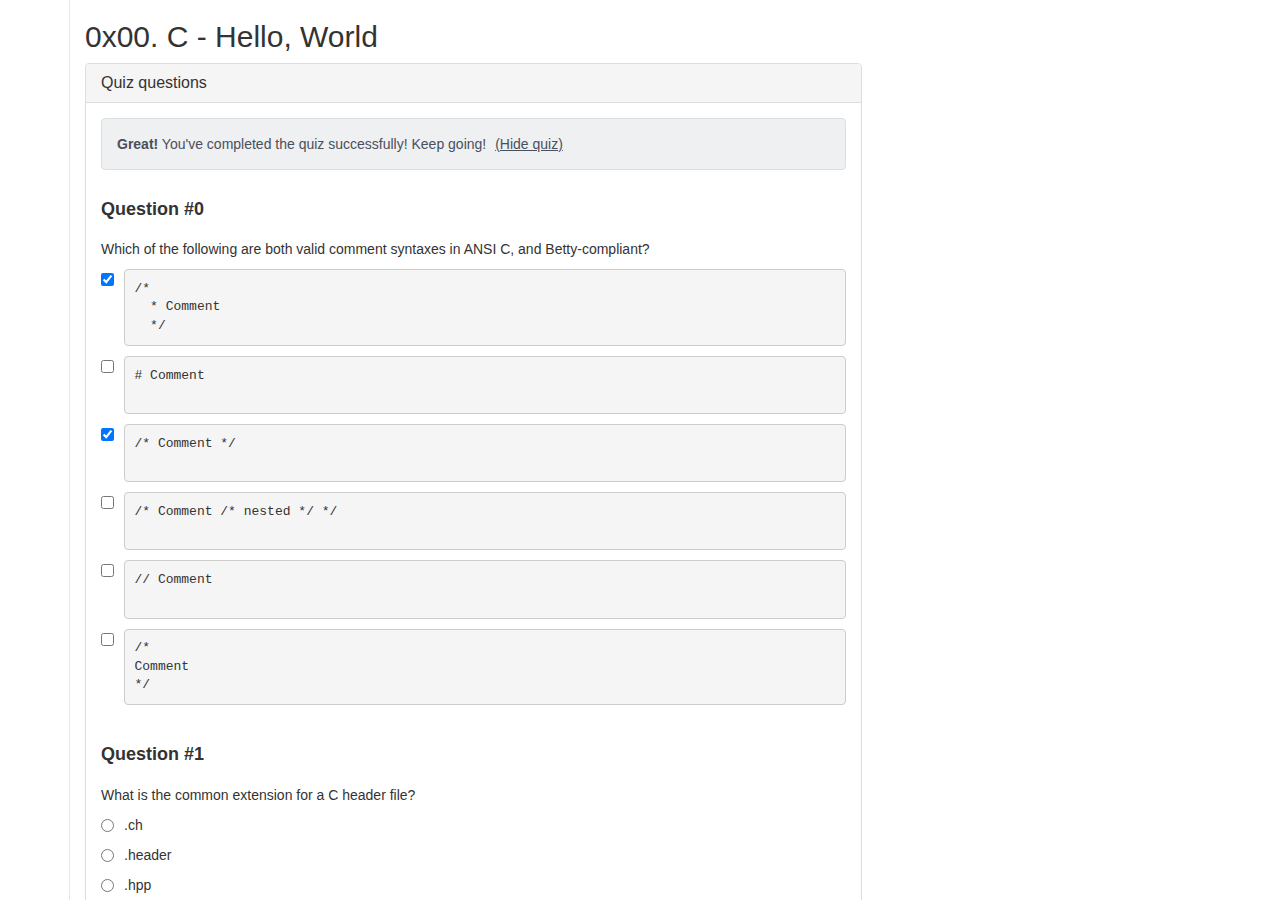
==== commit 19629ebc: "onclick="return false;"" ====
--- a/index.html
+++ b/index.html
@@ -62,7 +62,7 @@
                   <ul class="quiz_question_answers" data-question-id="363">
                     <li class="">
                       <label>
-                        <input type="checkbox" name="363" disabled="disabled" checked="checked" />
+                        <input type="checkbox" name="363" onclick="return false;" checked="checked" />
                         <pre><code>/*
   * Comment
   */
@@ -72,7 +72,7 @@
 
                     <li class="">
                       <label>
-                        <input type="checkbox" name="363" disabled="disabled" />
+                        <input type="checkbox" name="363" onclick="return false;" />
                         <pre><code># Comment
     </code></pre>
                       </label>
@@ -80,7 +80,7 @@
 
                     <li class="">
                       <label>
-                        <input type="checkbox" name="363" disabled="disabled" checked="checked" />
+                        <input type="checkbox" name="363" onclick="return false;" checked="checked" />
                         <pre><code>/* Comment */
     </code></pre>
                       </label>
@@ -88,7 +88,7 @@
 
                     <li class="">
                       <label>
-                        <input type="checkbox" name="363" disabled="disabled" />
+                        <input type="checkbox" name="363" onclick="return false;" />
                         <pre><code>/* Comment /* nested */ */
     </code></pre>
                       </label>
@@ -96,7 +96,7 @@
 
                     <li class="">
                       <label>
-                        <input type="checkbox" name="363" disabled="disabled" />
+                        <input type="checkbox" name="363" onclick="return false;" />
                         <pre><code>// Comment
     </code></pre>
                       </label>
@@ -104,7 +104,7 @@
 
                     <li class="">
                       <label>
-                        <input type="checkbox" name="363" disabled="disabled" />
+                        <input type="checkbox" name="363" onclick="return false;" />
                         <pre><code>/*
 Comment
 */
@@ -127,28 +127,28 @@
                   <ul class="quiz_question_answers" data-question-id="361">
                     <li class="">
                       <label>
-                        <input type="radio" name="361" disabled="disabled" />
+                        <input type="radio" name="361" onclick="return false;" />
                         <p>.ch</p>
                       </label>
                     </li>
 
                     <li class="">
                       <label>
-                        <input type="radio" name="361" disabled="disabled" />
+                        <input type="radio" name="361" onclick="return false;" />
                         <p>.header</p>
                       </label>
                     </li>
 
                     <li class="">
                       <label>
-                        <input type="radio" name="361" disabled="disabled" />
+                        <input type="radio" name="361" onclick="return false;" />
                         <p>.hpp</p>
                       </label>
                     </li>
 
                     <li class="">
                       <label>
-                        <input type="radio" name="361" disabled="disabled" checked="checked" />
+                        <input type="radio" name="361" onclick="return false;" checked="checked" />
                         <p>.h</p>
                       </label>
                     </li>
@@ -171,28 +171,28 @@
                   <ul class="quiz_question_answers" data-question-id="371">
                     <li class="">
                       <label>
-                        <input type="radio" name="371" disabled="disabled" />
+                        <input type="radio" name="371" onclick="return false;" />
                         <p>Compilation and linking</p>
                       </label>
                     </li>
 
                     <li class="">
                       <label>
-                        <input type="radio" name="371" disabled="disabled" />
+                        <input type="radio" name="371" onclick="return false;" />
                         <p>Interpretation, compilation and assembly</p>
                       </label>
                     </li>
 
                     <li class="">
                       <label>
-                        <input type="radio" name="371" disabled="disabled" />
+                        <input type="radio" name="371" onclick="return false;" />
                         <p>Preprocessing and compilation</p>
                       </label>
                     </li>
 
                     <li class="">
                       <label>
-                        <input type="radio" name="371" disabled="disabled" checked="checked" />
+                        <input type="radio" name="371" onclick="return false;" checked="checked" />
                         <p>
                           Preprocessing, compilation, assembly, and linking
                         </p>
@@ -201,7 +201,7 @@
 
                     <li class="">
                       <label>
-                        <input type="radio" name="371" disabled="disabled" />
+                        <input type="radio" name="371" onclick="return false;" />
                         <p>Interpretation, assembly and compilation</p>
                       </label>
                     </li>
@@ -221,14 +221,14 @@
                   <ul class="quiz_question_answers" data-question-id="359">
                     <li class="">
                       <label>
-                        <input type="radio" name="359" disabled="disabled" checked="checked" />
+                        <input type="radio" name="359" onclick="return false;" checked="checked" />
                         <p>Compiled language</p>
                       </label>
                     </li>
 
                     <li class="">
                       <label>
-                        <input type="radio" name="359" disabled="disabled" />
+                        <input type="radio" name="359" onclick="return false;" />
                         <p>Interpreted language</p>
                       </label>
                     </li>
@@ -248,21 +248,21 @@
                   <ul class="quiz_question_answers" data-question-id="362">
                     <li class="">
                       <label>
-                        <input type="radio" name="362" disabled="disabled" />
+                        <input type="radio" name="362" onclick="return false;" />
                         <p>c-compiler</p>
                       </label>
                     </li>
 
                     <li class="">
                       <label>
-                        <input type="radio" name="362" disabled="disabled" checked="checked" />
+                        <input type="radio" name="362" onclick="return false;" checked="checked" />
                         <p>gcc</p>
                       </label>
                     </li>
 
                     <li class="">
                       <label>
-                        <input type="radio" name="362" disabled="disabled" />
+                        <input type="radio" name="362" onclick="return false;" />
                         <p>bash</p>
                       </label>
                     </li>
@@ -282,28 +282,28 @@
                   <ul class="quiz_question_answers" data-question-id="360">
                     <li class="">
                       <label>
-                        <input type="radio" name="360" disabled="disabled" />
+                        <input type="radio" name="360" onclick="return false;" />
                         <p>.py</p>
                       </label>
                     </li>
 
                     <li class="">
                       <label>
-                        <input type="radio" name="360" disabled="disabled" />
+                        <input type="radio" name="360" onclick="return false;" />
                         <p>.txt</p>
                       </label>
                     </li>
 
                     <li class="">
                       <label>
-                        <input type="radio" name="360" disabled="disabled" checked="checked" />
+                        <input type="radio" name="360" onclick="return false;" checked="checked" />
                         <p>.c</p>
                       </label>
                     </li>
 
                     <li class="">
                       <label>
-                        <input type="radio" name="360" disabled="disabled" />
+                        <input type="radio" name="360" onclick="return false;" />
                         <p>.cpp</p>
                       </label>
                     </li>
@@ -349,7 +349,7 @@
                   <ul class="quiz_question_answers" data-question-id="373">
                     <li class="">
                       <label>
-                        <input type="checkbox" name="373" disabled="disabled" />
+                        <input type="checkbox" name="373" onclick="return false;" />
                         <pre><code>a = 0;
 for (a &lt; b;;)
 {
@@ -361,7 +361,7 @@
 
                     <li class="">
                       <label>
-                        <input type="checkbox" name="373" disabled="disabled" checked="checked" />
+                        <input type="checkbox" name="373" onclick="return false;" checked="checked" />
                         <pre><code>for (a = 0; a &lt; b; a++)
 {
     printf("%d\n", a);
@@ -372,7 +372,7 @@
 
                     <li class="">
                       <label>
-                        <input type="checkbox" name="373" disabled="disabled" checked="checked" />
+                        <input type="checkbox" name="373" onclick="return false;" checked="checked" />
                         <pre><code>a = 0;
 for (; a &lt; b;)
 {
@@ -384,7 +384,7 @@
 
                     <li class="">
                       <label>
-                        <input type="checkbox" name="373" disabled="disabled" checked="checked" />
+                        <input type="checkbox" name="373" onclick="return false;" checked="checked" />
                         <pre><code>for (a = 0; a &lt; b; a++)
     printf("%d\n", a);
 </code></pre>
@@ -393,7 +393,7 @@
 
                     <li class="">
                       <label>
-                        <input type="checkbox" name="373" disabled="disabled" />
+                        <input type="checkbox" name="373" onclick="return false;" />
                         <pre><code>for (int a = 0; a &lt; b; a++)
 {
     printf("%d\n", a);
@@ -417,28 +417,28 @@
                   <ul class="quiz_question_answers" data-question-id="370">
                     <li class="">
                       <label>
-                        <input type="radio" name="370" disabled="disabled" />
+                        <input type="radio" name="370" onclick="return false;" />
                         <p>8 bytes</p>
                       </label>
                     </li>
 
                     <li class="">
                       <label>
-                        <input type="radio" name="370" disabled="disabled" />
+                        <input type="radio" name="370" onclick="return false;" />
                         <p>1 byte</p>
                       </label>
                     </li>
 
                     <li class="">
                       <label>
-                        <input type="radio" name="370" disabled="disabled" />
+                        <input type="radio" name="370" onclick="return false;" />
                         <p>2 bytes</p>
                       </label>
                     </li>
 
                     <li class="">
                       <label>
-                        <input type="radio" name="370" disabled="disabled" checked="checked" />
+                        <input type="radio" name="370" onclick="return false;" checked="checked" />
                         <p>4 bytes</p>
                       </label>
                     </li>
@@ -465,7 +465,7 @@
                   <ul class="quiz_question_answers" data-question-id="374">
                     <li class="">
                       <label>
-                        <input type="checkbox" name="374" disabled="disabled" checked="checked" />
+                        <input type="checkbox" name="374" onclick="return false;" checked="checked" />
                         <pre><code>a = 0;
 while (a &lt; b)
     printf("%d\n", a++);
@@ -475,7 +475,7 @@
 
                     <li class="">
                       <label>
-                        <input type="checkbox" name="374" disabled="disabled" />
+                        <input type="checkbox" name="374" onclick="return false;" />
                         <pre><code>a = 0;
 while (a &lt; b)
 (
@@ -488,7 +488,7 @@
 
                     <li class="">
                       <label>
-                        <input type="checkbox" name="374" disabled="disabled" />
+                        <input type="checkbox" name="374" onclick="return false;" />
                         <pre><code>while (a = 0; a &lt; b; a++)
 {
     printf("%d\n", a);
@@ -499,7 +499,7 @@
 
                     <li class="">
                       <label>
-                        <input type="checkbox" name="374" disabled="disabled" />
+                        <input type="checkbox" name="374" onclick="return false;" />
                         <pre><code>a = 0;
 do while (a &lt; b)
 {
@@ -512,7 +512,7 @@
 
                     <li class="">
                       <label>
-                        <input type="checkbox" name="374" disabled="disabled" checked="checked" />
+                        <input type="checkbox" name="374" onclick="return false;" checked="checked" />
                         <pre><code>a = 0;
 while (a &lt; b)
 {
@@ -525,7 +525,7 @@
 
                     <li class="">
                       <label>
-                        <input type="checkbox" name="374" disabled="disabled" checked="checked" />
+                        <input type="checkbox" name="374" onclick="return false;" checked="checked" />
                         <pre><code>a = 0;
 do {
     printf("%d\n", a);
@@ -553,28 +553,28 @@
                   <ul class="quiz_question_answers" data-question-id="368">
                     <li class="">
                       <label>
-                        <input type="radio" name="368" disabled="disabled" />
+                        <input type="radio" name="368" onclick="return false;" />
                         <p>8 bytes</p>
                       </label>
                     </li>
 
                     <li class="">
                       <label>
-                        <input type="radio" name="368" disabled="disabled" />
+                        <input type="radio" name="368" onclick="return false;" />
                         <p>1 byte</p>
                       </label>
                     </li>
 
                     <li class="">
                       <label>
-                        <input type="radio" name="368" disabled="disabled" />
+                        <input type="radio" name="368" onclick="return false;" />
                         <p>2 bytes</p>
                       </label>
                     </li>
 
                     <li class="">
                       <label>
-                        <input type="radio" name="368" disabled="disabled" checked="checked" />
+                        <input type="radio" name="368" onclick="return false;" checked="checked" />
                         <p>4 bytes</p>
                       </label>
                     </li>
@@ -601,7 +601,7 @@
                   <ul class="quiz_question_answers" data-question-id="372">
                     <li class="">
                       <label>
-                        <input type="checkbox" name="372" disabled="disabled" />
+                        <input type="checkbox" name="372" onclick="return false;" />
                         <pre><code>if ((((((a &gt; b))))))
 {
   return (a);
@@ -612,7 +612,7 @@
 
                     <li class="">
                       <label>
-                        <input type="checkbox" name="372" disabled="disabled" />
+                        <input type="checkbox" name="372" onclick="return false;" />
                         <pre><code>if a &gt; b
 {
   return (a);
@@ -623,7 +623,7 @@
 
                     <li class="">
                       <label>
-                        <input type="checkbox" name="372" disabled="disabled" checked="checked" />
+                        <input type="checkbox" name="372" onclick="return false;" checked="checked" />
                         <pre><code>if (a &gt; b)
   return (a);
 </code></pre>
@@ -632,7 +632,7 @@
 
                     <li class="">
                       <label>
-                        <input type="checkbox" name="372" disabled="disabled" checked="checked" />
+                        <input type="checkbox" name="372" onclick="return false;" checked="checked" />
                         <pre><code>if (a &gt; b)
 {
   return (a);
@@ -643,7 +643,7 @@
 
                     <li class="">
                       <label>
-                        <input type="checkbox" name="372" disabled="disabled" />
+                        <input type="checkbox" name="372" onclick="return false;" />
                         <pre><code>if {a &gt; b}
 (
   return {a};
@@ -667,28 +667,28 @@
                   <ul class="quiz_question_answers" data-question-id="369">
                     <li class="">
                       <label>
-                        <input type="radio" name="369" disabled="disabled" />
+                        <input type="radio" name="369" onclick="return false;" />
                         <p>8 bytes</p>
                       </label>
                     </li>
 
                     <li class="">
                       <label>
-                        <input type="radio" name="369" disabled="disabled" checked="checked" />
+                        <input type="radio" name="369" onclick="return false;" checked="checked" />
                         <p>1 byte</p>
                       </label>
                     </li>
 
                     <li class="">
                       <label>
-                        <input type="radio" name="369" disabled="disabled" />
+                        <input type="radio" name="369" onclick="return false;" />
                         <p>2 bytes</p>
                       </label>
                     </li>
 
                     <li class="">
                       <label>
-                        <input type="radio" name="369" disabled="disabled" />
+                        <input type="radio" name="369" onclick="return false;" />
                         <p>4 bytes</p>
                       </label>
                     </li>
@@ -727,21 +727,21 @@
                   <ul class="quiz_question_answers" data-question-id="379">
                     <li class="">
                       <label>
-                        <input type="radio" name="379" disabled="disabled" />
+                        <input type="radio" name="379" onclick="return false;" />
                         <p>79</p>
                       </label>
                     </li>
 
                     <li class="">
                       <label>
-                        <input type="radio" name="379" disabled="disabled" />
+                        <input type="radio" name="379" onclick="return false;" />
                         <p>0</p>
                       </label>
                     </li>
 
                     <li class="">
                       <label>
-                        <input type="radio" name="379" disabled="disabled" checked="checked" />
+                        <input type="radio" name="379" onclick="return false;" checked="checked" />
                         <p>48</p>
                       </label>
                     </li>
@@ -761,28 +761,28 @@
                   <ul class="quiz_question_answers" data-question-id="384">
                     <li class="">
                       <label>
-                        <input type="radio" name="384" disabled="disabled" />
+                        <input type="radio" name="384" onclick="return false;" />
                         <p>3</p>
                       </label>
                     </li>
 
                     <li class="">
                       <label>
-                        <input type="radio" name="384" disabled="disabled" />
+                        <input type="radio" name="384" onclick="return false;" />
                         <p>0</p>
                       </label>
                     </li>
 
                     <li class="">
                       <label>
-                        <input type="radio" name="384" disabled="disabled" />
+                        <input type="radio" name="384" onclick="return false;" />
                         <p>1</p>
                       </label>
                     </li>
 
                     <li class="">
                       <label>
-                        <input type="radio" name="384" disabled="disabled" checked="checked" />
+                        <input type="radio" name="384" onclick="return false;" checked="checked" />
                         <p>2</p>
                       </label>
                     </li>
@@ -802,28 +802,28 @@
                   <ul class="quiz_question_answers" data-question-id="377">
                     <li class="">
                       <label>
-                        <input type="radio" name="377" disabled="disabled" />
+                        <input type="radio" name="377" onclick="return false;" />
                         <p>1</p>
                       </label>
                     </li>
 
                     <li class="">
                       <label>
-                        <input type="radio" name="377" disabled="disabled" checked="checked" />
+                        <input type="radio" name="377" onclick="return false;" checked="checked" />
                         <p>97</p>
                       </label>
                     </li>
 
                     <li class="">
                       <label>
-                        <input type="radio" name="377" disabled="disabled" />
+                        <input type="radio" name="377" onclick="return false;" />
                         <p>65</p>
                       </label>
                     </li>
 
                     <li class="">
                       <label>
-                        <input type="radio" name="377" disabled="disabled" />
+                        <input type="radio" name="377" onclick="return false;" />
                         <p>12</p>
                       </label>
                     </li>
@@ -843,21 +843,21 @@
                   <ul class="quiz_question_answers" data-question-id="382">
                     <li class="">
                       <label>
-                        <input type="radio" name="382" disabled="disabled" checked="checked" />
+                        <input type="radio" name="382" onclick="return false;" checked="checked" />
                         <p>0</p>
                       </label>
                     </li>
 
                     <li class="">
                       <label>
-                        <input type="radio" name="382" disabled="disabled" />
+                        <input type="radio" name="382" onclick="return false;" />
                         <p>1</p>
                       </label>
                     </li>
 
                     <li class="">
                       <label>
-                        <input type="radio" name="382" disabled="disabled" />
+                        <input type="radio" name="382" onclick="return false;" />
                         <p>2</p>
                       </label>
                     </li>
@@ -877,21 +877,21 @@
                   <ul class="quiz_question_answers" data-question-id="381">
                     <li class="">
                       <label>
-                        <input type="radio" name="381" disabled="disabled" />
+                        <input type="radio" name="381" onclick="return false;" />
                         <p>50</p>
                       </label>
                     </li>
 
                     <li class="">
                       <label>
-                        <input type="radio" name="381" disabled="disabled" checked="checked" />
+                        <input type="radio" name="381" onclick="return false;" checked="checked" />
                         <p>53</p>
                       </label>
                     </li>
 
                     <li class="">
                       <label>
-                        <input type="radio" name="381" disabled="disabled" />
+                        <input type="radio" name="381" onclick="return false;" />
                         <p>5</p>
                       </label>
                     </li>
@@ -911,21 +911,21 @@
                   <ul class="quiz_question_answers" data-question-id="380">
                     <li class="">
                       <label>
-                        <input type="radio" name="380" disabled="disabled" checked="checked" />
+                        <input type="radio" name="380" onclick="return false;" checked="checked" />
                         <p>45</p>
                       </label>
                     </li>
 
                     <li class="">
                       <label>
-                        <input type="radio" name="380" disabled="disabled" />
+                        <input type="radio" name="380" onclick="return false;" />
                         <p>3</p>
                       </label>
                     </li>
 
                     <li class="">
                       <label>
-                        <input type="radio" name="380" disabled="disabled" />
+                        <input type="radio" name="380" onclick="return false;" />
                         <p>47</p>
                       </label>
                     </li>
@@ -945,42 +945,42 @@
                   <ul class="quiz_question_answers" data-question-id="375">
                     <li class="">
                       <label>
-                        <input type="checkbox" name="375" disabled="disabled" />
+                        <input type="checkbox" name="375" onclick="return false;" />
                         <p><code>do... while</code></p>
                       </label>
                     </li>
 
                     <li class="">
                       <label>
-                        <input type="checkbox" name="375" disabled="disabled" checked="checked" />
+                        <input type="checkbox" name="375" onclick="return false;" checked="checked" />
                         <p><code>loop_to</code></p>
                       </label>
                     </li>
 
                     <li class="">
                       <label>
-                        <input type="checkbox" name="375" disabled="disabled" />
+                        <input type="checkbox" name="375" onclick="return false;" />
                         <p><code>for</code></p>
                       </label>
                     </li>
 
                     <li class="">
                       <label>
-                        <input type="checkbox" name="375" disabled="disabled" checked="checked" />
+                        <input type="checkbox" name="375" onclick="return false;" checked="checked" />
                         <p><code>each</code></p>
                       </label>
                     </li>
 
                     <li class="">
                       <label>
-                        <input type="checkbox" name="375" disabled="disabled" />
+                        <input type="checkbox" name="375" onclick="return false;" />
                         <p><code>while</code></p>
                       </label>
                     </li>
 
                     <li class="">
                       <label>
-                        <input type="checkbox" name="375" disabled="disabled" checked="checked" />
+                        <input type="checkbox" name="375" onclick="return false;" checked="checked" />
                         <p><code>foreach</code></p>
                       </label>
                     </li>
@@ -1000,28 +1000,28 @@
                   <ul class="quiz_question_answers" data-question-id="378">
                     <li class="">
                       <label>
-                        <input type="radio" name="378" disabled="disabled" />
+                        <input type="radio" name="378" onclick="return false;" />
                         <p>76</p>
                       </label>
                     </li>
 
                     <li class="">
                       <label>
-                        <input type="radio" name="378" disabled="disabled" />
+                        <input type="radio" name="378" onclick="return false;" />
                         <p>70</p>
                       </label>
                     </li>
 
                     <li class="">
                       <label>
-                        <input type="radio" name="378" disabled="disabled" />
+                        <input type="radio" name="378" onclick="return false;" />
                         <p>72</p>
                       </label>
                     </li>
 
                     <li class="">
                       <label>
-                        <input type="radio" name="378" disabled="disabled" checked="checked" />
+                        <input type="radio" name="378" onclick="return false;" checked="checked" />
                         <p>74</p>
                       </label>
                     </li>
@@ -1041,28 +1041,28 @@
                   <ul class="quiz_question_answers" data-question-id="383">
                     <li class="">
                       <label>
-                        <input type="radio" name="383" disabled="disabled" />
+                        <input type="radio" name="383" onclick="return false;" />
                         <p>3</p>
                       </label>
                     </li>
 
                     <li class="">
                       <label>
-                        <input type="radio" name="383" disabled="disabled" checked="checked" />
+                        <input type="radio" name="383" onclick="return false;" checked="checked" />
                         <p>0</p>
                       </label>
                     </li>
 
                     <li class="">
                       <label>
-                        <input type="radio" name="383" disabled="disabled" />
+                        <input type="radio" name="383" onclick="return false;" />
                         <p>1</p>
                       </label>
                     </li>
 
                     <li class="">
                       <label>
-                        <input type="radio" name="383" disabled="disabled" />
+                        <input type="radio" name="383" onclick="return false;" />
                         <p>2</p>
                       </label>
                     </li>
@@ -1082,28 +1082,28 @@
                   <ul class="quiz_question_answers" data-question-id="385">
                     <li class="">
                       <label>
-                        <input type="radio" name="385" disabled="disabled" checked="checked" />
+                        <input type="radio" name="385" onclick="return false;" checked="checked" />
                         <p>5</p>
                       </label>
                     </li>
 
                     <li class="">
                       <label>
-                        <input type="radio" name="385" disabled="disabled" />
+                        <input type="radio" name="385" onclick="return false;" />
                         <p>0</p>
                       </label>
                     </li>
 
                     <li class="">
                       <label>
-                        <input type="radio" name="385" disabled="disabled" />
+                        <input type="radio" name="385" onclick="return false;" />
                         <p>2</p>
                       </label>
                     </li>
 
                     <li class="">
                       <label>
-                        <input type="radio" name="385" disabled="disabled" />
+                        <input type="radio" name="385" onclick="return false;" />
                         <p>3</p>
                       </label>
                     </li>
@@ -1123,28 +1123,28 @@
                   <ul class="quiz_question_answers" data-question-id="376">
                     <li class="">
                       <label>
-                        <input type="radio" name="376" disabled="disabled" />
+                        <input type="radio" name="376" onclick="return false;" />
                         <p>1</p>
                       </label>
                     </li>
 
                     <li class="">
                       <label>
-                        <input type="radio" name="376" disabled="disabled" />
+                        <input type="radio" name="376" onclick="return false;" />
                         <p>97</p>
                       </label>
                     </li>
 
                     <li class="">
                       <label>
-                        <input type="radio" name="376" disabled="disabled" checked="checked" />
+                        <input type="radio" name="376" onclick="return false;" checked="checked" />
                         <p>65</p>
                       </label>
                     </li>
 
                     <li class="">
                       <label>
-                        <input type="radio" name="376" disabled="disabled" />
+                        <input type="radio" name="376" onclick="return false;" />
                         <p>12</p>
                       </label>
                     </li>
@@ -1223,7 +1223,7 @@
                   <ul class="quiz_question_answers" data-question-id="865">
                     <li class="">
                       <label>
-                        <input type="radio" name="865" disabled="disabled" />
+                        <input type="radio" name="865" onclick="return false;" />
                         <p>
                           We don’t need to assign a new value to
                           <code>j</code> because it doesn’t do anything
@@ -1233,7 +1233,7 @@
 
                     <li class="">
                       <label>
-                        <input type="radio" name="865" disabled="disabled" checked="checked" />
+                        <input type="radio" name="865" onclick="return false;" checked="checked" />
                         <p>
                           We want to assign <code>j</code> a new value, not
                           compare it, so it should be
@@ -1245,7 +1245,7 @@
 
                     <li class="">
                       <label>
-                        <input type="radio" name="865" disabled="disabled" />
+                        <input type="radio" name="865" onclick="return false;" />
                         <p>
                           We want to compare <code>j</code> so we need an
                           <code>if</code> statement before
@@ -1311,21 +1311,21 @@
                   <ul class="quiz_question_answers" data-question-id="863">
                     <li class="">
                       <label>
-                        <input type="radio" name="863" disabled="disabled" />
+                        <input type="radio" name="863" onclick="return false;" />
                         <p>9</p>
                       </label>
                     </li>
 
                     <li class="">
                       <label>
-                        <input type="radio" name="863" disabled="disabled" checked="checked" />
+                        <input type="radio" name="863" onclick="return false;" checked="checked" />
                         <p>11</p>
                       </label>
                     </li>
 
                     <li class="">
                       <label>
-                        <input type="radio" name="863" disabled="disabled" />
+                        <input type="radio" name="863" onclick="return false;" />
                         <p>7</p>
                       </label>
                     </li>
@@ -1424,7 +1424,7 @@
                   <ul class="quiz_question_answers" data-question-id="866">
                     <li class="">
                       <label>
-                        <input type="checkbox" name="866" disabled="disabled" />
+                        <input type="checkbox" name="866" onclick="return false;" />
                         <p>
                           A <code>printf</code> statement shows that there is
                           an infinite loop in the code
@@ -1434,7 +1434,7 @@
 
                     <li class="">
                       <label>
-                        <input type="checkbox" name="866" disabled="disabled" checked="checked" />
+                        <input type="checkbox" name="866" onclick="return false;" checked="checked" />
                         <p>
                           A <code>printf</code> statement shows when the
                           <code>for</code> loop is finished
@@ -1444,7 +1444,7 @@
 
                     <li class="">
                       <label>
-                        <input type="checkbox" name="866" disabled="disabled" />
+                        <input type="checkbox" name="866" onclick="return false;" />
                         <p>
                           A <code>printf</code> statement shows exactly how
                           many times the loop executes
@@ -1454,7 +1454,7 @@
 
                     <li class="">
                       <label>
-                        <input type="checkbox" name="866" disabled="disabled" checked="checked" />
+                        <input type="checkbox" name="866" onclick="return false;" checked="checked" />
                         <p>
                           <code>printf</code> statements shows that
                           <code>break</code> will cause “For loop exited” to
@@ -1515,7 +1515,7 @@
                   <ul class="quiz_question_answers" data-question-id="864">
                     <li class="">
                       <label>
-                        <input type="checkbox" name="864" disabled="disabled" checked="checked" />
+                        <input type="checkbox" name="864" onclick="return false;" checked="checked" />
                         <p>
                           <code>j</code> never increments so it will always be
                           less than <code>10</code>
@@ -1525,7 +1525,7 @@
 
                     <li class="">
                       <label>
-                        <input type="checkbox" name="864" disabled="disabled" />
+                        <input type="checkbox" name="864" onclick="return false;" />
                         <p>
                           <code>j</code> is always equal to <code>i</code> so
                           the loop will never end
@@ -1535,7 +1535,7 @@
 
                     <li class="">
                       <label>
-                        <input type="checkbox" name="864" disabled="disabled" checked="checked" />
+                        <input type="checkbox" name="864" onclick="return false;" checked="checked" />
                         <p>
                           <code>j</code> never increments so it is always
                           going to print <code>0</code>
@@ -1587,28 +1587,28 @@
                   <ul class="quiz_question_answers" data-question-id="402">
                     <li class="">
                       <label>
-                        <input type="radio" name="402" disabled="disabled" />
+                        <input type="radio" name="402" onclick="return false;" />
                         <p>-9-8-7-6-5-4-3-2-1</p>
                       </label>
                     </li>
 
                     <li class="">
                       <label>
-                        <input type="radio" name="402" disabled="disabled" />
+                        <input type="radio" name="402" onclick="return false;" />
                         <p>9876543210</p>
                       </label>
                     </li>
 
                     <li class="">
                       <label>
-                        <input type="radio" name="402" disabled="disabled" checked="checked" />
+                        <input type="radio" name="402" onclick="return false;" checked="checked" />
                         <p>987654321</p>
                       </label>
                     </li>
 
                     <li class="">
                       <label>
-                        <input type="radio" name="402" disabled="disabled" />
+                        <input type="radio" name="402" onclick="return false;" />
                         <p>-9-8-7-6-5-4-3-2-10</p>
                       </label>
                     </li>
@@ -1636,21 +1636,21 @@
                   <ul class="quiz_question_answers" data-question-id="400">
                     <li class="">
                       <label>
-                        <input type="radio" name="400" disabled="disabled" />
+                        <input type="radio" name="400" onclick="return false;" />
                         <p>0123456789</p>
                       </label>
                     </li>
 
                     <li class="">
                       <label>
-                        <input type="radio" name="400" disabled="disabled" />
+                        <input type="radio" name="400" onclick="return false;" />
                         <p>2468101214161820</p>
                       </label>
                     </li>
 
                     <li class="">
                       <label>
-                        <input type="radio" name="400" disabled="disabled" checked="checked" />
+                        <input type="radio" name="400" onclick="return false;" checked="checked" />
                         <p>024681012141618</p>
                       </label>
                     </li>
@@ -1677,21 +1677,21 @@
                   <ul class="quiz_question_answers" data-question-id="405">
                     <li class="">
                       <label>
-                        <input type="radio" name="405" disabled="disabled" />
+                        <input type="radio" name="405" onclick="return false;" />
                         <p>12</p>
                       </label>
                     </li>
 
                     <li class="">
                       <label>
-                        <input type="radio" name="405" disabled="disabled" checked="checked" />
+                        <input type="radio" name="405" onclick="return false;" checked="checked" />
                         <p>98</p>
                       </label>
                     </li>
 
                     <li class="">
                       <label>
-                        <input type="radio" name="405" disabled="disabled" />
+                        <input type="radio" name="405" onclick="return false;" />
                         <p>402</p>
                       </label>
                     </li>
@@ -1720,28 +1720,28 @@
                   <ul class="quiz_question_answers" data-question-id="404">
                     <li class="">
                       <label>
-                        <input type="radio" name="404" disabled="disabled" />
+                        <input type="radio" name="404" onclick="return false;" />
                         <p>987654321</p>
                       </label>
                     </li>
 
                     <li class="">
                       <label>
-                        <input type="radio" name="404" disabled="disabled" checked="checked" />
+                        <input type="radio" name="404" onclick="return false;" checked="checked" />
                         <p>87654321</p>
                       </label>
                     </li>
 
                     <li class="">
                       <label>
-                        <input type="radio" name="404" disabled="disabled" />
+                        <input type="radio" name="404" onclick="return false;" />
                         <p>9876543210</p>
                       </label>
                     </li>
 
                     <li class="">
                       <label>
-                        <input type="radio" name="404" disabled="disabled" />
+                        <input type="radio" name="404" onclick="return false;" />
                         <p>876543210</p>
                       </label>
                     </li>
@@ -1770,28 +1770,28 @@
                   <ul class="quiz_question_answers" data-question-id="403">
                     <li class="">
                       <label>
-                        <input type="radio" name="403" disabled="disabled" />
+                        <input type="radio" name="403" onclick="return false;" />
                         <p>987654321</p>
                       </label>
                     </li>
 
                     <li class="">
                       <label>
-                        <input type="radio" name="403" disabled="disabled" />
+                        <input type="radio" name="403" onclick="return false;" />
                         <p>87654321</p>
                       </label>
                     </li>
 
                     <li class="">
                       <label>
-                        <input type="radio" name="403" disabled="disabled" checked="checked" />
+                        <input type="radio" name="403" onclick="return false;" checked="checked" />
                         <p>876543210</p>
                       </label>
                     </li>
 
                     <li class="">
                       <label>
-                        <input type="radio" name="403" disabled="disabled" />
+                        <input type="radio" name="403" onclick="return false;" />
                         <p>9876543210</p>
                       </label>
                     </li>
@@ -1819,21 +1819,21 @@
                   <ul class="quiz_question_answers" data-question-id="398">
                     <li class="">
                       <label>
-                        <input type="radio" name="398" disabled="disabled" />
+                        <input type="radio" name="398" onclick="return false;" />
                         <p>48495051525354555657</p>
                       </label>
                     </li>
 
                     <li class="">
                       <label>
-                        <input type="radio" name="398" disabled="disabled" checked="checked" />
+                        <input type="radio" name="398" onclick="return false;" checked="checked" />
                         <p>0123456789</p>
                       </label>
                     </li>
 
                     <li class="">
                       <label>
-                        <input type="radio" name="398" disabled="disabled" />
+                        <input type="radio" name="398" onclick="return false;" />
                         <p>School</p>
                       </label>
                     </li>
@@ -1863,21 +1863,21 @@
                   <ul class="quiz_question_answers" data-question-id="401">
                     <li class="">
                       <label>
-                        <input type="radio" name="401" disabled="disabled" />
+                        <input type="radio" name="401" onclick="return false;" />
                         <p>0011223344</p>
                       </label>
                     </li>
 
                     <li class="">
                       <label>
-                        <input type="radio" name="401" disabled="disabled" />
+                        <input type="radio" name="401" onclick="return false;" />
                         <p>0123456789</p>
                       </label>
                     </li>
 
                     <li class="">
                       <label>
-                        <input type="radio" name="401" disabled="disabled" checked="checked" />
+                        <input type="radio" name="401" onclick="return false;" checked="checked" />
                         <p>0112233445</p>
                       </label>
                     </li>
@@ -1909,28 +1909,28 @@
                   <ul class="quiz_question_answers" data-question-id="406">
                     <li class="">
                       <label>
-                        <input type="radio" name="406" disabled="disabled" />
+                        <input type="radio" name="406" onclick="return false;" />
                         <p>0123456789</p>
                       </label>
                     </li>
 
                     <li class="">
                       <label>
-                        <input type="radio" name="406" disabled="disabled" />
+                        <input type="radio" name="406" onclick="return false;" />
                         <p>0</p>
                       </label>
                     </li>
 
                     <li class="">
                       <label>
-                        <input type="radio" name="406" disabled="disabled" />
+                        <input type="radio" name="406" onclick="return false;" />
                         <p>9</p>
                       </label>
                     </li>
 
                     <li class="">
                       <label>
-                        <input type="radio" name="406" disabled="disabled" checked="checked" />
+                        <input type="radio" name="406" onclick="return false;" checked="checked" />
                         <p>10</p>
                       </label>
                     </li>
@@ -1960,21 +1960,21 @@
                   <ul class="quiz_question_answers" data-question-id="399">
                     <li class="">
                       <label>
-                        <input type="radio" name="399" disabled="disabled" checked="checked" />
+                        <input type="radio" name="399" onclick="return false;" checked="checked" />
                         <p>0101010101</p>
                       </label>
                     </li>
 
                     <li class="">
                       <label>
-                        <input type="radio" name="399" disabled="disabled" />
+                        <input type="radio" name="399" onclick="return false;" />
                         <p>0123456789</p>
                       </label>
                     </li>
 
                     <li class="">
                       <label>
-                        <input type="radio" name="399" disabled="disabled" />
+                        <input type="radio" name="399" onclick="return false;" />
                         <p>1010101010</p>
                       </label>
                     </li>
@@ -2016,28 +2016,28 @@
                   <ul class="quiz_question_answers" data-question-id="419">
                     <li class="">
                       <label>
-                        <input type="radio" name="419" disabled="disabled" />
+                        <input type="radio" name="419" onclick="return false;" />
                         <p>Casting</p>
                       </label>
                     </li>
 
                     <li class="">
                       <label>
-                        <input type="radio" name="419" disabled="disabled" />
+                        <input type="radio" name="419" onclick="return false;" />
                         <p>Pointing</p>
                       </label>
                     </li>
 
                     <li class="">
                       <label>
-                        <input type="radio" name="419" disabled="disabled" />
+                        <input type="radio" name="419" onclick="return false;" />
                         <p>Accessing</p>
                       </label>
                     </li>
 
                     <li class="">
                       <label>
-                        <input type="radio" name="419" disabled="disabled" checked="checked" />
+                        <input type="radio" name="419" onclick="return false;" checked="checked" />
                         <p>Dereferencing</p>
                       </label>
                     </li>
@@ -2066,28 +2066,28 @@
                   <ul class="quiz_question_answers" data-question-id="424">
                     <li class="">
                       <label>
-                        <input type="radio" name="424" disabled="disabled" checked="checked" />
+                        <input type="radio" name="424" onclick="return false;" checked="checked" />
                         <p>402</p>
                       </label>
                     </li>
 
                     <li class="">
                       <label>
-                        <input type="radio" name="424" disabled="disabled" />
+                        <input type="radio" name="424" onclick="return false;" />
                         <p>0</p>
                       </label>
                     </li>
 
                     <li class="">
                       <label>
-                        <input type="radio" name="424" disabled="disabled" />
+                        <input type="radio" name="424" onclick="return false;" />
                         <p>98</p>
                       </label>
                     </li>
 
                     <li class="">
                       <label>
-                        <input type="radio" name="424" disabled="disabled" />
+                        <input type="radio" name="424" onclick="return false;" />
                         <p>99</p>
                       </label>
                     </li>
@@ -2110,21 +2110,21 @@
                   <ul class="quiz_question_answers" data-question-id="417">
                     <li class="">
                       <label>
-                        <input type="radio" name="417" disabled="disabled" />
+                        <input type="radio" name="417" onclick="return false;" />
                         <p>*var</p>
                       </label>
                     </li>
 
                     <li class="">
                       <label>
-                        <input type="radio" name="417" disabled="disabled" />
+                        <input type="radio" name="417" onclick="return false;" />
                         <p>*(var)</p>
                       </label>
                     </li>
 
                     <li class="">
                       <label>
-                        <input type="radio" name="417" disabled="disabled" checked="checked" />
+                        <input type="radio" name="417" onclick="return false;" checked="checked" />
                         <p>&amp;var</p>
                       </label>
                     </li>
@@ -2151,28 +2151,28 @@
                   <ul class="quiz_question_answers" data-question-id="422">
                     <li class="">
                       <label>
-                        <input type="radio" name="422" disabled="disabled" />
+                        <input type="radio" name="422" onclick="return false;" />
                         <p>402</p>
                       </label>
                     </li>
 
                     <li class="">
                       <label>
-                        <input type="radio" name="422" disabled="disabled" />
+                        <input type="radio" name="422" onclick="return false;" />
                         <p>0</p>
                       </label>
                     </li>
 
                     <li class="">
                       <label>
-                        <input type="radio" name="422" disabled="disabled" checked="checked" />
+                        <input type="radio" name="422" onclick="return false;" checked="checked" />
                         <p>98</p>
                       </label>
                     </li>
 
                     <li class="">
                       <label>
-                        <input type="radio" name="422" disabled="disabled" />
+                        <input type="radio" name="422" onclick="return false;" />
                         <p>99</p>
                       </label>
                     </li>
@@ -2195,7 +2195,7 @@
                   <ul class="quiz_question_answers" data-question-id="421">
                     <li class="">
                       <label>
-                        <input type="radio" name="421" disabled="disabled" />
+                        <input type="radio" name="421" onclick="return false;" />
                         <p>
                           There’s a chance for the computer to catch fire, and
                           sometimes even explode
@@ -2205,21 +2205,21 @@
 
                     <li class="">
                       <label>
-                        <input type="radio" name="421" disabled="disabled" />
+                        <input type="radio" name="421" onclick="return false;" />
                         <p>The operation is ignored</p>
                       </label>
                     </li>
 
                     <li class="">
                       <label>
-                        <input type="radio" name="421" disabled="disabled" checked="checked" />
+                        <input type="radio" name="421" onclick="return false;" checked="checked" />
                         <p>Segmentation fault</p>
                       </label>
                     </li>
 
                     <li class="">
                       <label>
-                        <input type="radio" name="421" disabled="disabled" />
+                        <input type="radio" name="421" onclick="return false;" />
                         <p>The computer shuts down</p>
                       </label>
                     </li>
@@ -2247,42 +2247,42 @@
                   <ul class="quiz_question_answers" data-question-id="426">
                     <li class="">
                       <label>
-                        <input type="radio" name="426" disabled="disabled" />
+                        <input type="radio" name="426" onclick="return false;" />
                         <p>10 bytes</p>
                       </label>
                     </li>
 
                     <li class="">
                       <label>
-                        <input type="radio" name="426" disabled="disabled" />
+                        <input type="radio" name="426" onclick="return false;" />
                         <p>32 bytes</p>
                       </label>
                     </li>
 
                     <li class="">
                       <label>
-                        <input type="radio" name="426" disabled="disabled" />
+                        <input type="radio" name="426" onclick="return false;" />
                         <p>4 bytes</p>
                       </label>
                     </li>
 
                     <li class="">
                       <label>
-                        <input type="radio" name="426" disabled="disabled" checked="checked" />
+                        <input type="radio" name="426" onclick="return false;" checked="checked" />
                         <p>20 bytes</p>
                       </label>
                     </li>
 
                     <li class="">
                       <label>
-                        <input type="radio" name="426" disabled="disabled" />
+                        <input type="radio" name="426" onclick="return false;" />
                         <p>5 bytes</p>
                       </label>
                     </li>
 
                     <li class="">
                       <label>
-                        <input type="radio" name="426" disabled="disabled" />
+                        <input type="radio" name="426" onclick="return false;" />
                         <p>8 bytes</p>
                       </label>
                     </li>
@@ -2302,21 +2302,21 @@
                   <ul class="quiz_question_answers" data-question-id="420">
                     <li class="">
                       <label>
-                        <input type="radio" name="420" disabled="disabled" checked="checked" />
+                        <input type="radio" name="420" onclick="return false;" checked="checked" />
                         <p>Yes</p>
                       </label>
                     </li>
 
                     <li class="">
                       <label>
-                        <input type="radio" name="420" disabled="disabled" />
+                        <input type="radio" name="420" onclick="return false;" />
                         <p>No</p>
                       </label>
                     </li>
 
                     <li class="">
                       <label>
-                        <input type="radio" name="420" disabled="disabled" />
+                        <input type="radio" name="420" onclick="return false;" />
                         <p>
                           It depends on the type the pointer is pointing to
                         </p>
@@ -2341,28 +2341,28 @@
                   <ul class="quiz_question_answers" data-question-id="415">
                     <li class="">
                       <label>
-                        <input type="radio" name="415" disabled="disabled" checked="checked" />
+                        <input type="radio" name="415" onclick="return false;" checked="checked" />
                         <p>8 bytes</p>
                       </label>
                     </li>
 
                     <li class="">
                       <label>
-                        <input type="radio" name="415" disabled="disabled" />
+                        <input type="radio" name="415" onclick="return false;" />
                         <p>1 byte</p>
                       </label>
                     </li>
 
                     <li class="">
                       <label>
-                        <input type="radio" name="415" disabled="disabled" />
+                        <input type="radio" name="415" onclick="return false;" />
                         <p>2 bytes</p>
                       </label>
                     </li>
 
                     <li class="">
                       <label>
-                        <input type="radio" name="415" disabled="disabled" />
+                        <input type="radio" name="415" onclick="return false;" />
                         <p>4 bytes</p>
                       </label>
                     </li>
@@ -2385,28 +2385,28 @@
                   <ul class="quiz_question_answers" data-question-id="418">
                     <li class="">
                       <label>
-                        <input type="radio" name="418" disabled="disabled" />
+                        <input type="radio" name="418" onclick="return false;" />
                         <p>%x</p>
                       </label>
                     </li>
 
                     <li class="">
                       <label>
-                        <input type="radio" name="418" disabled="disabled" />
+                        <input type="radio" name="418" onclick="return false;" />
                         <p>%a</p>
                       </label>
                     </li>
 
                     <li class="">
                       <label>
-                        <input type="radio" name="418" disabled="disabled" />
+                        <input type="radio" name="418" onclick="return false;" />
                         <p>%d</p>
                       </label>
                     </li>
 
                     <li class="">
                       <label>
-                        <input type="radio" name="418" disabled="disabled" checked="checked" />
+                        <input type="radio" name="418" onclick="return false;" checked="checked" />
                         <p>%p</p>
                       </label>
                     </li>
@@ -2435,28 +2435,28 @@
                   <ul class="quiz_question_answers" data-question-id="423">
                     <li class="">
                       <label>
-                        <input type="radio" name="423" disabled="disabled" />
+                        <input type="radio" name="423" onclick="return false;" />
                         <p>402</p>
                       </label>
                     </li>
 
                     <li class="">
                       <label>
-                        <input type="radio" name="423" disabled="disabled" />
+                        <input type="radio" name="423" onclick="return false;" />
                         <p>0</p>
                       </label>
                     </li>
 
                     <li class="">
                       <label>
-                        <input type="radio" name="423" disabled="disabled" checked="checked" />
+                        <input type="radio" name="423" onclick="return false;" checked="checked" />
                         <p>98</p>
                       </label>
                     </li>
 
                     <li class="">
                       <label>
-                        <input type="radio" name="423" disabled="disabled" />
+                        <input type="radio" name="423" onclick="return false;" />
                         <p>99</p>
                       </label>
                     </li>
@@ -2485,28 +2485,28 @@
                   <ul class="quiz_question_answers" data-question-id="425">
                     <li class="">
                       <label>
-                        <input type="radio" name="425" disabled="disabled" />
+                        <input type="radio" name="425" onclick="return false;" />
                         <p>402</p>
                       </label>
                     </li>
 
                     <li class="">
                       <label>
-                        <input type="radio" name="425" disabled="disabled" />
+                        <input type="radio" name="425" onclick="return false;" />
                         <p>0</p>
                       </label>
                     </li>
 
                     <li class="">
                       <label>
-                        <input type="radio" name="425" disabled="disabled" checked="checked" />
+                        <input type="radio" name="425" onclick="return false;" checked="checked" />
                         <p>98</p>
                       </label>
                     </li>
 
                     <li class="">
                       <label>
-                        <input type="radio" name="425" disabled="disabled" />
+                        <input type="radio" name="425" onclick="return false;" />
                         <p>99</p>
                       </label>
                     </li>
@@ -2531,21 +2531,21 @@
                   <ul class="quiz_question_answers" data-question-id="427">
                     <li class="">
                       <label>
-                        <input type="radio" name="427" disabled="disabled" />
+                        <input type="radio" name="427" onclick="return false;" />
                         <p>arr + 2</p>
                       </label>
                     </li>
 
                     <li class="">
                       <label>
-                        <input type="radio" name="427" disabled="disabled" />
+                        <input type="radio" name="427" onclick="return false;" />
                         <p>*arr + 2</p>
                       </label>
                     </li>
 
                     <li class="">
                       <label>
-                        <input type="radio" name="427" disabled="disabled" checked="checked" />
+                        <input type="radio" name="427" onclick="return false;" checked="checked" />
                         <p>*(arr + 2)</p>
                       </label>
                     </li>
@@ -2568,28 +2568,28 @@
                   <ul class="quiz_question_answers" data-question-id="416">
                     <li class="">
                       <label>
-                        <input type="radio" name="416" disabled="disabled" checked="checked" />
+                        <input type="radio" name="416" onclick="return false;" checked="checked" />
                         <p>8 bytes</p>
                       </label>
                     </li>
 
                     <li class="">
                       <label>
-                        <input type="radio" name="416" disabled="disabled" />
+                        <input type="radio" name="416" onclick="return false;" />
                         <p>1 byte</p>
                       </label>
                     </li>
 
                     <li class="">
                       <label>
-                        <input type="radio" name="416" disabled="disabled" />
+                        <input type="radio" name="416" onclick="return false;" />
                         <p>2 bytes</p>
                       </label>
                     </li>
 
                     <li class="">
                       <label>
-                        <input type="radio" name="416" disabled="disabled" />
+                        <input type="radio" name="416" onclick="return false;" />
                         <p>4 bytes</p>
                       </label>
                     </li>
@@ -2631,28 +2631,28 @@
                   <ul class="quiz_question_answers" data-question-id="432">
                     <li class="">
                       <label>
-                        <input type="radio" name="432" disabled="disabled" />
+                        <input type="radio" name="432" onclick="return false;" />
                         <p>For fun</p>
                       </label>
                     </li>
 
                     <li class="">
                       <label>
-                        <input type="radio" name="432" disabled="disabled" />
+                        <input type="radio" name="432" onclick="return false;" />
                         <p>In case we need one</p>
                       </label>
                     </li>
 
                     <li class="">
                       <label>
-                        <input type="radio" name="432" disabled="disabled" />
+                        <input type="radio" name="432" onclick="return false;" />
                         <p>For memory alignment</p>
                       </label>
                     </li>
 
                     <li class="">
                       <label>
-                        <input type="radio" name="432" disabled="disabled" checked="checked" />
+                        <input type="radio" name="432" onclick="return false;" checked="checked" />
                         <p>For the null byte (end of string)</p>
                       </label>
                     </li>
@@ -2679,7 +2679,7 @@
                   <ul class="quiz_question_answers" data-question-id="430">
                     <li class="">
                       <label>
-                        <input type="radio" name="430" disabled="disabled" />
+                        <input type="radio" name="430" onclick="return false;" />
                         <p>
                           It is not possible to access <code>array[n]</code>
                         </p>
@@ -2688,14 +2688,14 @@
 
                     <li class="">
                       <label>
-                        <input type="radio" name="430" disabled="disabled" />
+                        <input type="radio" name="430" onclick="return false;" />
                         <p>Nothing is wrong</p>
                       </label>
                     </li>
 
                     <li class="">
                       <label>
-                        <input type="radio" name="430" disabled="disabled" checked="checked" />
+                        <input type="radio" name="430" onclick="return false;" checked="checked" />
                         <p>
                           It is impossible to declare the variable
                           <code>array</code> this way
@@ -2705,7 +2705,7 @@
 
                     <li class="">
                       <label>
-                        <input type="radio" name="430" disabled="disabled" />
+                        <input type="radio" name="430" onclick="return false;" />
                         <p>
                           The array <code>array</code> is not entirely
                           initialized
@@ -2731,28 +2731,28 @@
                   <ul class="quiz_question_answers" data-question-id="434">
                     <li class="">
                       <label>
-                        <input type="radio" name="434" disabled="disabled" />
+                        <input type="radio" name="434" onclick="return false;" />
                         <p>World War Z</p>
                       </label>
                     </li>
 
                     <li class="">
                       <label>
-                        <input type="radio" name="434" disabled="disabled" />
+                        <input type="radio" name="434" onclick="return false;" />
                         <p>Nothing</p>
                       </label>
                     </li>
 
                     <li class="">
                       <label>
-                        <input type="radio" name="434" disabled="disabled" checked="checked" />
+                        <input type="radio" name="434" onclick="return false;" checked="checked" />
                         <p>Segmentation fault</p>
                       </label>
                     </li>
 
                     <li class="">
                       <label>
-                        <input type="radio" name="434" disabled="disabled" />
+                        <input type="radio" name="434" onclick="return false;" />
                         <p>Kernel panic</p>
                       </label>
                     </li>
@@ -2779,7 +2779,7 @@
                   <ul class="quiz_question_answers" data-question-id="433">
                     <li class="">
                       <label>
-                        <input type="checkbox" name="433" disabled="disabled" checked="checked" />
+                        <input type="checkbox" name="433" onclick="return false;" checked="checked" />
                         <p>
                           The first one can be dereferenced, not the second
                           one
@@ -2789,14 +2789,14 @@
 
                     <li class="">
                       <label>
-                        <input type="checkbox" name="433" disabled="disabled" />
+                        <input type="checkbox" name="433" onclick="return false;" />
                         <p>They are the same</p>
                       </label>
                     </li>
 
                     <li class="">
                       <label>
-                        <input type="checkbox" name="433" disabled="disabled" />
+                        <input type="checkbox" name="433" onclick="return false;" />
                         <p>
                           The second one can be dereferenced, not the first
                           one
@@ -2806,7 +2806,7 @@
 
                     <li class="">
                       <label>
-                        <input type="checkbox" name="433" disabled="disabled" checked="checked" />
+                        <input type="checkbox" name="433" onclick="return false;" checked="checked" />
                         <p>
                           The first one points to a 0-byte, the second one
                           points to 0
@@ -2816,7 +2816,7 @@
 
                     <li class="">
                       <label>
-                        <input type="checkbox" name="433" disabled="disabled" />
+                        <input type="checkbox" name="433" onclick="return false;" />
                         <p>
                           The first one points to 0, the second one points to
                           a 0-byte
@@ -2842,21 +2842,21 @@
                   <ul class="quiz_question_answers" data-question-id="428">
                     <li class="">
                       <label>
-                        <input type="radio" name="428" disabled="disabled" />
+                        <input type="radio" name="428" onclick="return false;" />
                         <p>string</p>
                       </label>
                     </li>
 
                     <li class="">
                       <label>
-                        <input type="radio" name="428" disabled="disabled" checked="checked" />
+                        <input type="radio" name="428" onclick="return false;" checked="checked" />
                         <p>char *</p>
                       </label>
                     </li>
 
                     <li class="">
                       <label>
-                        <input type="radio" name="428" disabled="disabled" />
+                        <input type="radio" name="428" onclick="return false;" />
                         <p>int *</p>
                       </label>
                     </li>
@@ -2883,7 +2883,7 @@
                   <ul class="quiz_question_answers" data-question-id="431">
                     <li class="">
                       <label>
-                        <input type="radio" name="431" disabled="disabled" checked="checked" />
+                        <input type="radio" name="431" onclick="return false;" checked="checked" />
                         <p>
                           It is not possible to access <code>array[n]</code>
                         </p>
@@ -2892,14 +2892,14 @@
 
                     <li class="">
                       <label>
-                        <input type="radio" name="431" disabled="disabled" />
+                        <input type="radio" name="431" onclick="return false;" />
                         <p>Nothing is wrong</p>
                       </label>
                     </li>
 
                     <li class="">
                       <label>
-                        <input type="radio" name="431" disabled="disabled" />
+                        <input type="radio" name="431" onclick="return false;" />
                         <p>
                           It is impossible to declare the variable
                           <code>array</code> this way
@@ -2909,7 +2909,7 @@
 
                     <li class="">
                       <label>
-                        <input type="radio" name="431" disabled="disabled" />
+                        <input type="radio" name="431" onclick="return false;" />
                         <p>
                           The array <code>array</code> is not entirely
                           initialized
@@ -2939,7 +2939,7 @@
                   <ul class="quiz_question_answers" data-question-id="429">
                     <li class="">
                       <label>
-                        <input type="radio" name="429" disabled="disabled" />
+                        <input type="radio" name="429" onclick="return false;" />
                         <p>
                           It is not possible to access <code>array[n]</code>
                         </p>
@@ -2948,14 +2948,14 @@
 
                     <li class="">
                       <label>
-                        <input type="radio" name="429" disabled="disabled" checked="checked" />
+                        <input type="radio" name="429" onclick="return false;" checked="checked" />
                         <p>Nothing is wrong</p>
                       </label>
                     </li>
 
                     <li class="">
                       <label>
-                        <input type="radio" name="429" disabled="disabled" />
+                        <input type="radio" name="429" onclick="return false;" />
                         <p>
                           It is impossible to declare the variable
                           <code>array</code> this way
@@ -2965,7 +2965,7 @@
 
                     <li class="">
                       <label>
-                        <input type="radio" name="429" disabled="disabled" />
+                        <input type="radio" name="429" onclick="return false;" />
                         <p>
                           The array <code>array</code> is not entirely
                           initialized
@@ -3013,28 +3013,28 @@
                   <ul class="quiz_question_answers" data-question-id="443">
                     <li class="">
                       <label>
-                        <input type="radio" name="443" disabled="disabled" checked="checked" />
+                        <input type="radio" name="443" onclick="return false;" checked="checked" />
                         <p>8</p>
                       </label>
                     </li>
 
                     <li class="">
                       <label>
-                        <input type="radio" name="443" disabled="disabled" />
+                        <input type="radio" name="443" onclick="return false;" />
                         <p>7</p>
                       </label>
                     </li>
 
                     <li class="">
                       <label>
-                        <input type="radio" name="443" disabled="disabled" />
+                        <input type="radio" name="443" onclick="return false;" />
                         <p>9</p>
                       </label>
                     </li>
 
                     <li class="">
                       <label>
-                        <input type="radio" name="443" disabled="disabled" />
+                        <input type="radio" name="443" onclick="return false;" />
                         <p>{7, 8}</p>
                       </label>
                     </li>
@@ -3060,28 +3060,28 @@
                   <ul class="quiz_question_answers" data-question-id="441">
                     <li class="">
                       <label>
-                        <input type="radio" name="441" disabled="disabled" />
+                        <input type="radio" name="441" onclick="return false;" />
                         <p>4</p>
                       </label>
                     </li>
 
                     <li class="">
                       <label>
-                        <input type="radio" name="441" disabled="disabled" checked="checked" />
+                        <input type="radio" name="441" onclick="return false;" checked="checked" />
                         <p>1</p>
                       </label>
                     </li>
 
                     <li class="">
                       <label>
-                        <input type="radio" name="441" disabled="disabled" />
+                        <input type="radio" name="441" onclick="return false;" />
                         <p>2</p>
                       </label>
                     </li>
 
                     <li class="">
                       <label>
-                        <input type="radio" name="441" disabled="disabled" />
+                        <input type="radio" name="441" onclick="return false;" />
                         <p>3</p>
                       </label>
                     </li>
@@ -3104,21 +3104,21 @@
                   <ul class="quiz_question_answers" data-question-id="457">
                     <li class="">
                       <label>
-                        <input type="radio" name="457" disabled="disabled" checked="checked" />
+                        <input type="radio" name="457" onclick="return false;" checked="checked" />
                         <p>4 bytes</p>
                       </label>
                     </li>
 
                     <li class="">
                       <label>
-                        <input type="radio" name="457" disabled="disabled" />
+                        <input type="radio" name="457" onclick="return false;" />
                         <p>8 bytes</p>
                       </label>
                     </li>
 
                     <li class="">
                       <label>
-                        <input type="radio" name="457" disabled="disabled" />
+                        <input type="radio" name="457" onclick="return false;" />
                         <p>16 bytes</p>
                       </label>
                     </li>
@@ -3141,21 +3141,21 @@
                   <ul class="quiz_question_answers" data-question-id="456">
                     <li class="">
                       <label>
-                        <input type="radio" name="456" disabled="disabled" />
+                        <input type="radio" name="456" onclick="return false;" />
                         <p>4 bytes</p>
                       </label>
                     </li>
 
                     <li class="">
                       <label>
-                        <input type="radio" name="456" disabled="disabled" checked="checked" />
+                        <input type="radio" name="456" onclick="return false;" checked="checked" />
                         <p>8 bytes</p>
                       </label>
                     </li>
 
                     <li class="">
                       <label>
-                        <input type="radio" name="456" disabled="disabled" />
+                        <input type="radio" name="456" onclick="return false;" />
                         <p>16 bytes</p>
                       </label>
                     </li>
@@ -3181,28 +3181,28 @@
                   <ul class="quiz_question_answers" data-question-id="444">
                     <li class="">
                       <label>
-                        <input type="radio" name="444" disabled="disabled" checked="checked" />
+                        <input type="radio" name="444" onclick="return false;" checked="checked" />
                         <p>4</p>
                       </label>
                     </li>
 
                     <li class="">
                       <label>
-                        <input type="radio" name="444" disabled="disabled" />
+                        <input type="radio" name="444" onclick="return false;" />
                         <p>1</p>
                       </label>
                     </li>
 
                     <li class="">
                       <label>
-                        <input type="radio" name="444" disabled="disabled" />
+                        <input type="radio" name="444" onclick="return false;" />
                         <p>2</p>
                       </label>
                     </li>
 
                     <li class="">
                       <label>
-                        <input type="radio" name="444" disabled="disabled" />
+                        <input type="radio" name="444" onclick="return false;" />
                         <p>3</p>
                       </label>
                     </li>
@@ -3225,21 +3225,21 @@
                   <ul class="quiz_question_answers" data-question-id="439">
                     <li class="">
                       <label>
-                        <input type="radio" name="439" disabled="disabled" />
+                        <input type="radio" name="439" onclick="return false;" />
                         <p>4 bytes</p>
                       </label>
                     </li>
 
                     <li class="">
                       <label>
-                        <input type="radio" name="439" disabled="disabled" checked="checked" />
+                        <input type="radio" name="439" onclick="return false;" checked="checked" />
                         <p>8 bytes</p>
                       </label>
                     </li>
 
                     <li class="">
                       <label>
-                        <input type="radio" name="439" disabled="disabled" />
+                        <input type="radio" name="439" onclick="return false;" />
                         <p>16 bytes</p>
                       </label>
                     </li>
@@ -3265,28 +3265,28 @@
                   <ul class="quiz_question_answers" data-question-id="442">
                     <li class="">
                       <label>
-                        <input type="radio" name="442" disabled="disabled" />
+                        <input type="radio" name="442" onclick="return false;" />
                         <p>5</p>
                       </label>
                     </li>
 
                     <li class="">
                       <label>
-                        <input type="radio" name="442" disabled="disabled" checked="checked" />
+                        <input type="radio" name="442" onclick="return false;" checked="checked" />
                         <p>7</p>
                       </label>
                     </li>
 
                     <li class="">
                       <label>
-                        <input type="radio" name="442" disabled="disabled" />
+                        <input type="radio" name="442" onclick="return false;" />
                         <p>8</p>
                       </label>
                     </li>
 
                     <li class="">
                       <label>
-                        <input type="radio" name="442" disabled="disabled" />
+                        <input type="radio" name="442" onclick="return false;" />
                         <p>{7, 8}</p>
                       </label>
                     </li>
@@ -3308,21 +3308,21 @@
                   <ul class="quiz_question_answers" data-question-id="458">
                     <li class="">
                       <label>
-                        <input type="radio" name="458" disabled="disabled" />
+                        <input type="radio" name="458" onclick="return false;" />
                         <p>An address where an int is stored</p>
                       </label>
                     </li>
 
                     <li class="">
                       <label>
-                        <input type="radio" name="458" disabled="disabled" />
+                        <input type="radio" name="458" onclick="return false;" />
                         <p>An int</p>
                       </label>
                     </li>
 
                     <li class="">
                       <label>
-                        <input type="radio" name="458" disabled="disabled" checked="checked" />
+                        <input type="radio" name="458" onclick="return false;" checked="checked" />
                         <p>An address where an address is stored</p>
                       </label>
                     </li>
@@ -3345,21 +3345,21 @@
                   <ul class="quiz_question_answers" data-question-id="440">
                     <li class="">
                       <label>
-                        <input type="radio" name="440" disabled="disabled" />
+                        <input type="radio" name="440" onclick="return false;" />
                         <p>4 bytes</p>
                       </label>
                     </li>
 
                     <li class="">
                       <label>
-                        <input type="radio" name="440" disabled="disabled" checked="checked" />
+                        <input type="radio" name="440" onclick="return false;" checked="checked" />
                         <p>8 bytes</p>
                       </label>
                     </li>
 
                     <li class="">
                       <label>
-                        <input type="radio" name="440" disabled="disabled" />
+                        <input type="radio" name="440" onclick="return false;" />
                         <p>16 bytes</p>
                       </label>
                     </li>
@@ -3416,21 +3416,21 @@
                   <ul class="quiz_question_answers" data-question-id="463">
                     <li class="">
                       <label>
-                        <input type="radio" name="463" disabled="disabled" />
+                        <input type="radio" name="463" onclick="return false;" />
                         <p>64200</p>
                       </label>
                     </li>
 
                     <li class="">
                       <label>
-                        <input type="radio" name="463" disabled="disabled" checked="checked" />
+                        <input type="radio" name="463" onclick="return false;" checked="checked" />
                         <p>00246</p>
                       </label>
                     </li>
 
                     <li class="">
                       <label>
-                        <input type="radio" name="463" disabled="disabled" />
+                        <input type="radio" name="463" onclick="return false;" />
                         <p>01234568</p>
                       </label>
                     </li>
@@ -3467,28 +3467,28 @@
                   <ul class="quiz_question_answers" data-question-id="461">
                     <li class="">
                       <label>
-                        <input type="radio" name="461" disabled="disabled" checked="checked" />
+                        <input type="radio" name="461" onclick="return false;" checked="checked" />
                         <p>456789</p>
                       </label>
                     </li>
 
                     <li class="">
                       <label>
-                        <input type="radio" name="461" disabled="disabled" />
+                        <input type="radio" name="461" onclick="return false;" />
                         <p>987654</p>
                       </label>
                     </li>
 
                     <li class="">
                       <label>
-                        <input type="radio" name="461" disabled="disabled" />
+                        <input type="radio" name="461" onclick="return false;" />
                         <p>109876543</p>
                       </label>
                     </li>
 
                     <li class="">
                       <label>
-                        <input type="radio" name="461" disabled="disabled" />
+                        <input type="radio" name="461" onclick="return false;" />
                         <p>345678910</p>
                       </label>
                     </li>
@@ -3525,28 +3525,28 @@
                   <ul class="quiz_question_answers" data-question-id="459">
                     <li class="">
                       <label>
-                        <input type="radio" name="459" disabled="disabled" />
+                        <input type="radio" name="459" onclick="return false;" />
                         <p>210</p>
                       </label>
                     </li>
 
                     <li class="">
                       <label>
-                        <input type="radio" name="459" disabled="disabled" />
+                        <input type="radio" name="459" onclick="return false;" />
                         <p>012</p>
                       </label>
                     </li>
 
                     <li class="">
                       <label>
-                        <input type="radio" name="459" disabled="disabled" />
+                        <input type="radio" name="459" onclick="return false;" />
                         <p>12</p>
                       </label>
                     </li>
 
                     <li class="">
                       <label>
-                        <input type="radio" name="459" disabled="disabled" checked="checked" />
+                        <input type="radio" name="459" onclick="return false;" checked="checked" />
                         <p>21</p>
                       </label>
                     </li>
@@ -3584,28 +3584,28 @@
                   <ul class="quiz_question_answers" data-question-id="462">
                     <li class="">
                       <label>
-                        <input type="radio" name="462" disabled="disabled" />
+                        <input type="radio" name="462" onclick="return false;" />
                         <p>4321</p>
                       </label>
                     </li>
 
                     <li class="">
                       <label>
-                        <input type="radio" name="462" disabled="disabled" />
+                        <input type="radio" name="462" onclick="return false;" />
                         <p>01234</p>
                       </label>
                     </li>
 
                     <li class="">
                       <label>
-                        <input type="radio" name="462" disabled="disabled" checked="checked" />
+                        <input type="radio" name="462" onclick="return false;" checked="checked" />
                         <p>43210</p>
                       </label>
                     </li>
 
                     <li class="">
                       <label>
-                        <input type="radio" name="462" disabled="disabled" />
+                        <input type="radio" name="462" onclick="return false;" />
                         <p>1234</p>
                       </label>
                     </li>
@@ -3642,28 +3642,28 @@
                   <ul class="quiz_question_answers" data-question-id="460">
                     <li class="">
                       <label>
-                        <input type="radio" name="460" disabled="disabled" />
+                        <input type="radio" name="460" onclick="return false;" />
                         <p>3210</p>
                       </label>
                     </li>
 
                     <li class="">
                       <label>
-                        <input type="radio" name="460" disabled="disabled" checked="checked" />
+                        <input type="radio" name="460" onclick="return false;" checked="checked" />
                         <p>4321</p>
                       </label>
                     </li>
 
                     <li class="">
                       <label>
-                        <input type="radio" name="460" disabled="disabled" />
+                        <input type="radio" name="460" onclick="return false;" />
                         <p>43210</p>
                       </label>
                     </li>
 
                     <li class="">
                       <label>
-                        <input type="radio" name="460" disabled="disabled" />
+                        <input type="radio" name="460" onclick="return false;" />
                         <p>321</p>
                       </label>
                     </li>
@@ -3705,28 +3705,28 @@
                   <ul class="quiz_question_answers" data-question-id="466">
                     <li class="">
                       <label>
-                        <input type="checkbox" name="466" disabled="disabled" />
+                        <input type="checkbox" name="466" onclick="return false;" />
                         <p>ld</p>
                       </label>
                     </li>
 
                     <li class="">
                       <label>
-                        <input type="checkbox" name="466" disabled="disabled" checked="checked" />
+                        <input type="checkbox" name="466" onclick="return false;" checked="checked" />
                         <p>nm</p>
                       </label>
                     </li>
 
                     <li class="">
                       <label>
-                        <input type="checkbox" name="466" disabled="disabled" />
+                        <input type="checkbox" name="466" onclick="return false;" />
                         <p>ranlib</p>
                       </label>
                     </li>
 
                     <li class="">
                       <label>
-                        <input type="checkbox" name="466" disabled="disabled" checked="checked" />
+                        <input type="checkbox" name="466" onclick="return false;" checked="checked" />
                         <p>ar</p>
                       </label>
                     </li>
@@ -3749,35 +3749,35 @@
                   <ul class="quiz_question_answers" data-question-id="464">
                     <li class="">
                       <label>
-                        <input type="radio" name="464" disabled="disabled" checked="checked" />
+                        <input type="radio" name="464" onclick="return false;" checked="checked" />
                         <p>ar</p>
                       </label>
                     </li>
 
                     <li class="">
                       <label>
-                        <input type="radio" name="464" disabled="disabled" />
+                        <input type="radio" name="464" onclick="return false;" />
                         <p>gcc</p>
                       </label>
                     </li>
 
                     <li class="">
                       <label>
-                        <input type="radio" name="464" disabled="disabled" />
+                        <input type="radio" name="464" onclick="return false;" />
                         <p>nm</p>
                       </label>
                     </li>
 
                     <li class="">
                       <label>
-                        <input type="radio" name="464" disabled="disabled" />
+                        <input type="radio" name="464" onclick="return false;" />
                         <p>ld</p>
                       </label>
                     </li>
 
                     <li class="">
                       <label>
-                        <input type="radio" name="464" disabled="disabled" />
+                        <input type="radio" name="464" onclick="return false;" />
                         <p>ranlib</p>
                       </label>
                     </li>
@@ -3797,28 +3797,28 @@
                   <ul class="quiz_question_answers" data-question-id="467">
                     <li class="">
                       <label>
-                        <input type="radio" name="467" disabled="disabled" checked="checked" />
+                        <input type="radio" name="467" onclick="return false;" checked="checked" />
                         <p>An archive</p>
                       </label>
                     </li>
 
                     <li class="">
                       <label>
-                        <input type="radio" name="467" disabled="disabled" />
+                        <input type="radio" name="467" onclick="return false;" />
                         <p>A relocatable ELF file</p>
                       </label>
                     </li>
 
                     <li class="">
                       <label>
-                        <input type="radio" name="467" disabled="disabled" />
+                        <input type="radio" name="467" onclick="return false;" />
                         <p>An executable ELF file</p>
                       </label>
                     </li>
 
                     <li class="">
                       <label>
-                        <input type="radio" name="467" disabled="disabled" />
+                        <input type="radio" name="467" onclick="return false;" />
                         <p>A shared ELF file</p>
                       </label>
                     </li>
@@ -3838,28 +3838,28 @@
                   <ul class="quiz_question_answers" data-question-id="465">
                     <li class="">
                       <label>
-                        <input type="radio" name="465" disabled="disabled" />
+                        <input type="radio" name="465" onclick="return false;" />
                         <p>List the content of a library</p>
                       </label>
                     </li>
 
                     <li class="">
                       <label>
-                        <input type="radio" name="465" disabled="disabled" />
+                        <input type="radio" name="465" onclick="return false;" />
                         <p>Creating an archive</p>
                       </label>
                     </li>
 
                     <li class="">
                       <label>
-                        <input type="radio" name="465" disabled="disabled" checked="checked" />
+                        <input type="radio" name="465" onclick="return false;" checked="checked" />
                         <p>Indexing an archive</p>
                       </label>
                     </li>
 
                     <li class="">
                       <label>
-                        <input type="radio" name="465" disabled="disabled" />
+                        <input type="radio" name="465" onclick="return false;" />
                         <p>Create a library from a simple archive</p>
                       </label>
                     </li>
@@ -3903,63 +3903,63 @@
                   <ul class="quiz_question_answers" data-question-id="472">
                     <li class="">
                       <label>
-                        <input type="radio" name="472" disabled="disabled" />
+                        <input type="radio" name="472" onclick="return false;" />
                         <p>is fun</p>
                       </label>
                     </li>
 
                     <li class="">
                       <label>
-                        <input type="radio" name="472" disabled="disabled" />
+                        <input type="radio" name="472" onclick="return false;" />
                         <p>My School is fun</p>
                       </label>
                     </li>
 
                     <li class="">
                       <label>
-                        <input type="radio" name="472" disabled="disabled" />
+                        <input type="radio" name="472" onclick="return false;" />
                         <p>is</p>
                       </label>
                     </li>
 
                     <li class="">
                       <label>
-                        <input type="radio" name="472" disabled="disabled" />
+                        <input type="radio" name="472" onclick="return false;" />
                         <p>My School</p>
                       </label>
                     </li>
 
                     <li class="">
                       <label>
-                        <input type="radio" name="472" disabled="disabled" checked="checked" />
+                        <input type="radio" name="472" onclick="return false;" checked="checked" />
                         <p>School</p>
                       </label>
                     </li>
 
                     <li class="">
                       <label>
-                        <input type="radio" name="472" disabled="disabled" />
+                        <input type="radio" name="472" onclick="return false;" />
                         <p>NULL</p>
                       </label>
                     </li>
 
                     <li class="">
                       <label>
-                        <input type="radio" name="472" disabled="disabled" />
+                        <input type="radio" name="472" onclick="return false;" />
                         <p>fun</p>
                       </label>
                     </li>
 
                     <li class="">
                       <label>
-                        <input type="radio" name="472" disabled="disabled" />
+                        <input type="radio" name="472" onclick="return false;" />
                         <p>./argv</p>
                       </label>
                     </li>
 
                     <li class="">
                       <label>
-                        <input type="radio" name="472" disabled="disabled" />
+                        <input type="radio" name="472" onclick="return false;" />
                         <p>My</p>
                       </label>
                     </li>
@@ -3979,28 +3979,28 @@
                   <ul class="quiz_question_answers" data-question-id="470">
                     <li class="">
                       <label>
-                        <input type="radio" name="470" disabled="disabled" checked="checked" />
+                        <input type="radio" name="470" onclick="return false;" checked="checked" />
                         <p>The program name</p>
                       </label>
                     </li>
 
                     <li class="">
                       <label>
-                        <input type="radio" name="470" disabled="disabled" />
+                        <input type="radio" name="470" onclick="return false;" />
                         <p>NULL</p>
                       </label>
                     </li>
 
                     <li class="">
                       <label>
-                        <input type="radio" name="470" disabled="disabled" />
+                        <input type="radio" name="470" onclick="return false;" />
                         <p>It does not always exist</p>
                       </label>
                     </li>
 
                     <li class="">
                       <label>
-                        <input type="radio" name="470" disabled="disabled" />
+                        <input type="radio" name="470" onclick="return false;" />
                         <p>The first command line argument</p>
                       </label>
                     </li>
@@ -4025,63 +4025,63 @@
                   <ul class="quiz_question_answers" data-question-id="474">
                     <li class="">
                       <label>
-                        <input type="radio" name="474" disabled="disabled" />
+                        <input type="radio" name="474" onclick="return false;" />
                         <p>is fun</p>
                       </label>
                     </li>
 
                     <li class="">
                       <label>
-                        <input type="radio" name="474" disabled="disabled" />
+                        <input type="radio" name="474" onclick="return false;" />
                         <p>My School is fun</p>
                       </label>
                     </li>
 
                     <li class="">
                       <label>
-                        <input type="radio" name="474" disabled="disabled" />
+                        <input type="radio" name="474" onclick="return false;" />
                         <p>is</p>
                       </label>
                     </li>
 
                     <li class="">
                       <label>
-                        <input type="radio" name="474" disabled="disabled" />
+                        <input type="radio" name="474" onclick="return false;" />
                         <p>My School</p>
                       </label>
                     </li>
 
                     <li class="">
                       <label>
-                        <input type="radio" name="474" disabled="disabled" />
+                        <input type="radio" name="474" onclick="return false;" />
                         <p>School</p>
                       </label>
                     </li>
 
                     <li class="">
                       <label>
-                        <input type="radio" name="474" disabled="disabled" checked="checked" />
+                        <input type="radio" name="474" onclick="return false;" checked="checked" />
                         <p>NULL</p>
                       </label>
                     </li>
 
                     <li class="">
                       <label>
-                        <input type="radio" name="474" disabled="disabled" />
+                        <input type="radio" name="474" onclick="return false;" />
                         <p>fun</p>
                       </label>
                     </li>
 
                     <li class="">
                       <label>
-                        <input type="radio" name="474" disabled="disabled" />
+                        <input type="radio" name="474" onclick="return false;" />
                         <p>./argv</p>
                       </label>
                     </li>
 
                     <li class="">
                       <label>
-                        <input type="radio" name="474" disabled="disabled" />
+                        <input type="radio" name="474" onclick="return false;" />
                         <p>My</p>
                       </label>
                     </li>
@@ -4106,63 +4106,63 @@
                   <ul class="quiz_question_answers" data-question-id="473">
                     <li class="">
                       <label>
-                        <input type="radio" name="473" disabled="disabled" checked="checked" />
+                        <input type="radio" name="473" onclick="return false;" checked="checked" />
                         <p>is fun</p>
                       </label>
                     </li>
 
                     <li class="">
                       <label>
-                        <input type="radio" name="473" disabled="disabled" />
+                        <input type="radio" name="473" onclick="return false;" />
                         <p>My School is fun</p>
                       </label>
                     </li>
 
                     <li class="">
                       <label>
-                        <input type="radio" name="473" disabled="disabled" />
+                        <input type="radio" name="473" onclick="return false;" />
                         <p>is</p>
                       </label>
                     </li>
 
                     <li class="">
                       <label>
-                        <input type="radio" name="473" disabled="disabled" />
+                        <input type="radio" name="473" onclick="return false;" />
                         <p>My School</p>
                       </label>
                     </li>
 
                     <li class="">
                       <label>
-                        <input type="radio" name="473" disabled="disabled" />
+                        <input type="radio" name="473" onclick="return false;" />
                         <p>School</p>
                       </label>
                     </li>
 
                     <li class="">
                       <label>
-                        <input type="radio" name="473" disabled="disabled" />
+                        <input type="radio" name="473" onclick="return false;" />
                         <p>NULL</p>
                       </label>
                     </li>
 
                     <li class="">
                       <label>
-                        <input type="radio" name="473" disabled="disabled" />
+                        <input type="radio" name="473" onclick="return false;" />
                         <p>fun</p>
                       </label>
                     </li>
 
                     <li class="">
                       <label>
-                        <input type="radio" name="473" disabled="disabled" />
+                        <input type="radio" name="473" onclick="return false;" />
                         <p>./argv</p>
                       </label>
                     </li>
 
                     <li class="">
                       <label>
-                        <input type="radio" name="473" disabled="disabled" />
+                        <input type="radio" name="473" onclick="return false;" />
                         <p>My</p>
                       </label>
                     </li>
@@ -4182,21 +4182,21 @@
                   <ul class="quiz_question_answers" data-question-id="468">
                     <li class="">
                       <label>
-                        <input type="checkbox" name="468" disabled="disabled" />
+                        <input type="checkbox" name="468" onclick="return false;" />
                         <p>The length of the first command line argument</p>
                       </label>
                     </li>
 
                     <li class="">
                       <label>
-                        <input type="checkbox" name="468" disabled="disabled" checked="checked" />
+                        <input type="checkbox" name="468" onclick="return false;" checked="checked" />
                         <p>The number of command line arguments</p>
                       </label>
                     </li>
 
                     <li class="">
                       <label>
-                        <input type="checkbox" name="468" disabled="disabled" />
+                        <input type="checkbox" name="468" onclick="return false;" />
                         <p>
                           A flag set to 1 when command line arguments are
                           present
@@ -4206,7 +4206,7 @@
 
                     <li class="">
                       <label>
-                        <input type="checkbox" name="468" disabled="disabled" checked="checked" />
+                        <input type="checkbox" name="468" onclick="return false;" checked="checked" />
                         <p>The size of the <code>argv</code> array</p>
                       </label>
                     </li>
@@ -4226,35 +4226,35 @@
                   <ul class="quiz_question_answers" data-question-id="471">
                     <li class="">
                       <label>
-                        <input type="radio" name="471" disabled="disabled" />
+                        <input type="radio" name="471" onclick="return false;" />
                         <p>The program name</p>
                       </label>
                     </li>
 
                     <li class="">
                       <label>
-                        <input type="radio" name="471" disabled="disabled" checked="checked" />
+                        <input type="radio" name="471" onclick="return false;" checked="checked" />
                         <p>NULL</p>
                       </label>
                     </li>
 
                     <li class="">
                       <label>
-                        <input type="radio" name="471" disabled="disabled" />
+                        <input type="radio" name="471" onclick="return false;" />
                         <p>The last command line argument</p>
                       </label>
                     </li>
 
                     <li class="">
                       <label>
-                        <input type="radio" name="471" disabled="disabled" />
+                        <input type="radio" name="471" onclick="return false;" />
                         <p>It does not always exist</p>
                       </label>
                     </li>
 
                     <li class="">
                       <label>
-                        <input type="radio" name="471" disabled="disabled" />
+                        <input type="radio" name="471" onclick="return false;" />
                         <p>The first command line argument</p>
                       </label>
                     </li>
@@ -4274,7 +4274,7 @@
                   <ul class="quiz_question_answers" data-question-id="469">
                     <li class="">
                       <label>
-                        <input type="checkbox" name="469" disabled="disabled" />
+                        <input type="checkbox" name="469" onclick="return false;" />
                         <p>
                           An array containing the program compilation flags
                         </p>
@@ -4283,7 +4283,7 @@
 
                     <li class="">
                       <label>
-                        <input type="checkbox" name="469" disabled="disabled" checked="checked" />
+                        <input type="checkbox" name="469" onclick="return false;" checked="checked" />
                         <p>
                           An array containing the program command line
                           arguments
@@ -4293,7 +4293,7 @@
 
                     <li class="">
                       <label>
-                        <input type="checkbox" name="469" disabled="disabled" checked="checked" />
+                        <input type="checkbox" name="469" onclick="return false;" checked="checked" />
                         <p>An array of size <code>argc</code></p>
                       </label>
                     </li>
@@ -4334,21 +4334,21 @@
                   <ul class="quiz_question_answers" data-question-id="479">
                     <li class="">
                       <label>
-                        <input type="radio" name="479" disabled="disabled" checked="checked" />
+                        <input type="radio" name="479" onclick="return false;" checked="checked" />
                         <p>10</p>
                       </label>
                     </li>
 
                     <li class="">
                       <label>
-                        <input type="radio" name="479" disabled="disabled" />
+                        <input type="radio" name="479" onclick="return false;" />
                         <p>20</p>
                       </label>
                     </li>
 
                     <li class="">
                       <label>
-                        <input type="radio" name="479" disabled="disabled" />
+                        <input type="radio" name="479" onclick="return false;" />
                         <p>40</p>
                       </label>
                     </li>
@@ -4370,21 +4370,21 @@
                   <ul class="quiz_question_answers" data-question-id="477">
                     <li class="">
                       <label>
-                        <input type="radio" name="477" disabled="disabled" checked="checked" />
+                        <input type="radio" name="477" onclick="return false;" checked="checked" />
                         <p>40</p>
                       </label>
                     </li>
 
                     <li class="">
                       <label>
-                        <input type="radio" name="477" disabled="disabled" />
+                        <input type="radio" name="477" onclick="return false;" />
                         <p>32</p>
                       </label>
                     </li>
 
                     <li class="">
                       <label>
-                        <input type="radio" name="477" disabled="disabled" />
+                        <input type="radio" name="477" onclick="return false;" />
                         <p>10</p>
                       </label>
                     </li>
@@ -4406,35 +4406,35 @@
                   <ul class="quiz_question_answers" data-question-id="481">
                     <li class="">
                       <label>
-                        <input type="radio" name="481" disabled="disabled" />
+                        <input type="radio" name="481" onclick="return false;" />
                         <p>20</p>
                       </label>
                     </li>
 
                     <li class="">
                       <label>
-                        <input type="radio" name="481" disabled="disabled" />
+                        <input type="radio" name="481" onclick="return false;" />
                         <p>1</p>
                       </label>
                     </li>
 
                     <li class="">
                       <label>
-                        <input type="radio" name="481" disabled="disabled" checked="checked" />
+                        <input type="radio" name="481" onclick="return false;" checked="checked" />
                         <p>11</p>
                       </label>
                     </li>
 
                     <li class="">
                       <label>
-                        <input type="radio" name="481" disabled="disabled" />
+                        <input type="radio" name="481" onclick="return false;" />
                         <p>10</p>
                       </label>
                     </li>
 
                     <li class="">
                       <label>
-                        <input type="radio" name="481" disabled="disabled" />
+                        <input type="radio" name="481" onclick="return false;" />
                         <p>21</p>
                       </label>
                     </li>
@@ -4456,28 +4456,28 @@
                   <ul class="quiz_question_answers" data-question-id="480">
                     <li class="">
                       <label>
-                        <input type="radio" name="480" disabled="disabled" />
+                        <input type="radio" name="480" onclick="return false;" />
                         <p>40</p>
                       </label>
                     </li>
 
                     <li class="">
                       <label>
-                        <input type="radio" name="480" disabled="disabled" />
+                        <input type="radio" name="480" onclick="return false;" />
                         <p>2</p>
                       </label>
                     </li>
 
                     <li class="">
                       <label>
-                        <input type="radio" name="480" disabled="disabled" checked="checked" />
+                        <input type="radio" name="480" onclick="return false;" checked="checked" />
                         <p>10</p>
                       </label>
                     </li>
 
                     <li class="">
                       <label>
-                        <input type="radio" name="480" disabled="disabled" />
+                        <input type="radio" name="480" onclick="return false;" />
                         <p>4</p>
                       </label>
                     </li>
@@ -4497,7 +4497,7 @@
                   <ul class="quiz_question_answers" data-question-id="475">
                     <li class="">
                       <label>
-                        <input type="radio" name="475" disabled="disabled" />
+                        <input type="radio" name="475" onclick="return false;" />
                         <p>
                           It’s a program to test a C program in a specific
                           environment
@@ -4507,21 +4507,21 @@
 
                     <li class="">
                       <label>
-                        <input type="radio" name="475" disabled="disabled" />
+                        <input type="radio" name="475" onclick="return false;" />
                         <p>A container service</p>
                       </label>
                     </li>
 
                     <li class="">
                       <label>
-                        <input type="radio" name="475" disabled="disabled" checked="checked" />
+                        <input type="radio" name="475" onclick="return false;" checked="checked" />
                         <p>It’s a program to validate memory allocation</p>
                       </label>
                     </li>
 
                     <li class="">
                       <label>
-                        <input type="radio" name="475" disabled="disabled" />
+                        <input type="radio" name="475" onclick="return false;" />
                         <p>
                           It’s a new step when I compile with <code>gcc</code>
                         </p>
@@ -4545,21 +4545,21 @@
                   <ul class="quiz_question_answers" data-question-id="478">
                     <li class="">
                       <label>
-                        <input type="radio" name="478" disabled="disabled" />
+                        <input type="radio" name="478" onclick="return false;" />
                         <p>2</p>
                       </label>
                     </li>
 
                     <li class="">
                       <label>
-                        <input type="radio" name="478" disabled="disabled" />
+                        <input type="radio" name="478" onclick="return false;" />
                         <p>4</p>
                       </label>
                     </li>
 
                     <li class="">
                       <label>
-                        <input type="radio" name="478" disabled="disabled" checked="checked" />
+                        <input type="radio" name="478" onclick="return false;" checked="checked" />
                         <p>8</p>
                       </label>
                     </li>
@@ -4581,28 +4581,28 @@
                   <ul class="quiz_question_answers" data-question-id="476">
                     <li class="">
                       <label>
-                        <input type="radio" name="476" disabled="disabled" />
+                        <input type="radio" name="476" onclick="return false;" />
                         <p>32</p>
                       </label>
                     </li>
 
                     <li class="">
                       <label>
-                        <input type="radio" name="476" disabled="disabled" />
+                        <input type="radio" name="476" onclick="return false;" />
                         <p>4</p>
                       </label>
                     </li>
 
                     <li class="">
                       <label>
-                        <input type="radio" name="476" disabled="disabled" />
+                        <input type="radio" name="476" onclick="return false;" />
                         <p>8</p>
                       </label>
                     </li>
 
                     <li class="">
                       <label>
-                        <input type="radio" name="476" disabled="disabled" checked="checked" />
+                        <input type="radio" name="476" onclick="return false;" checked="checked" />
                         <p>16</p>
                       </label>
                     </li>
@@ -4653,7 +4653,7 @@
                   <ul class="quiz_question_answers" data-question-id="486">
                     <li class="">
                       <label>
-                        <input type="checkbox" name="486" disabled="disabled" checked="checked" />
+                        <input type="checkbox" name="486" onclick="return false;" checked="checked" />
                         <p>
                           malloc can fail so we should check its return value
                           all the time before using the pointers returned by
@@ -4664,7 +4664,7 @@
 
                     <li class="">
                       <label>
-                        <input type="checkbox" name="486" disabled="disabled" />
+                        <input type="checkbox" name="486" onclick="return false;" />
                         <p>
                           You don’t have enough space to store the copy of the
                           string “Best School”
@@ -4674,14 +4674,14 @@
 
                     <li class="">
                       <label>
-                        <input type="checkbox" name="486" disabled="disabled" checked="checked" />
+                        <input type="checkbox" name="486" onclick="return false;" checked="checked" />
                         <p>There is no comment</p>
                       </label>
                     </li>
 
                     <li class="">
                       <label>
-                        <input type="checkbox" name="486" disabled="disabled" />
+                        <input type="checkbox" name="486" onclick="return false;" />
                         <p>
                           You can’t call <code>strcpy</code> with a string
                           literal
@@ -4714,28 +4714,28 @@
                   <ul class="quiz_question_answers" data-question-id="491">
                     <li class="">
                       <label>
-                        <input type="radio" name="491" disabled="disabled" checked="checked" />
+                        <input type="radio" name="491" onclick="return false;" checked="checked" />
                         <p>Segmentation Fault</p>
                       </label>
                     </li>
 
                     <li class="">
                       <label>
-                        <input type="radio" name="491" disabled="disabled" />
+                        <input type="radio" name="491" onclick="return false;" />
                         <p>0</p>
                       </label>
                     </li>
 
                     <li class="">
                       <label>
-                        <input type="radio" name="491" disabled="disabled" />
+                        <input type="radio" name="491" onclick="return false;" />
                         <p>98</p>
                       </label>
                     </li>
 
                     <li class="">
                       <label>
-                        <input type="radio" name="491" disabled="disabled" />
+                        <input type="radio" name="491" onclick="return false;" />
                         <p>It doesn’t compile</p>
                       </label>
                     </li>
@@ -4755,14 +4755,14 @@
                   <ul class="quiz_question_answers" data-question-id="484">
                     <li class="">
                       <label>
-                        <input type="radio" name="484" disabled="disabled" />
+                        <input type="radio" name="484" onclick="return false;" />
                         <p>False</p>
                       </label>
                     </li>
 
                     <li class="">
                       <label>
-                        <input type="radio" name="484" disabled="disabled" checked="checked" />
+                        <input type="radio" name="484" onclick="return false;" checked="checked" />
                         <p>True</p>
                       </label>
                     </li>
@@ -4791,14 +4791,14 @@
                   <ul class="quiz_question_answers" data-question-id="489">
                     <li class="">
                       <label>
-                        <input type="radio" name="489" disabled="disabled" />
+                        <input type="radio" name="489" onclick="return false;" />
                         <p>No</p>
                       </label>
                     </li>
 
                     <li class="">
                       <label>
-                        <input type="radio" name="489" disabled="disabled" checked="checked" />
+                        <input type="radio" name="489" onclick="return false;" checked="checked" />
                         <p>Yes</p>
                       </label>
                     </li>
@@ -4823,14 +4823,14 @@
                   <ul class="quiz_question_answers" data-question-id="488">
                     <li class="">
                       <label>
-                        <input type="radio" name="488" disabled="disabled" checked="checked" />
+                        <input type="radio" name="488" onclick="return false;" checked="checked" />
                         <p>No</p>
                       </label>
                     </li>
 
                     <li class="">
                       <label>
-                        <input type="radio" name="488" disabled="disabled" />
+                        <input type="radio" name="488" onclick="return false;" />
                         <p>Yes</p>
                       </label>
                     </li>
@@ -4853,14 +4853,14 @@
                   <ul class="quiz_question_answers" data-question-id="487">
                     <li class="">
                       <label>
-                        <input type="radio" name="487" disabled="disabled" checked="checked" />
+                        <input type="radio" name="487" onclick="return false;" checked="checked" />
                         <p>No</p>
                       </label>
                     </li>
 
                     <li class="">
                       <label>
-                        <input type="radio" name="487" disabled="disabled" />
+                        <input type="radio" name="487" onclick="return false;" />
                         <p>Yes</p>
                       </label>
                     </li>
@@ -4883,21 +4883,21 @@
                   <ul class="quiz_question_answers" data-question-id="482">
                     <li class="">
                       <label>
-                        <input type="radio" name="482" disabled="disabled" />
+                        <input type="radio" name="482" onclick="return false;" />
                         <p>malloc(64 * 10)</p>
                       </label>
                     </li>
 
                     <li class="">
                       <label>
-                        <input type="radio" name="482" disabled="disabled" />
+                        <input type="radio" name="482" onclick="return false;" />
                         <p>malloc(10 * int)</p>
                       </label>
                     </li>
 
                     <li class="">
                       <label>
-                        <input type="radio" name="482" disabled="disabled" checked="checked" />
+                        <input type="radio" name="482" onclick="return false;" checked="checked" />
                         <p>malloc(10 * sizeof(int))</p>
                       </label>
                     </li>
@@ -4917,14 +4917,14 @@
                   <ul class="quiz_question_answers" data-question-id="485">
                     <li class="">
                       <label>
-                        <input type="radio" name="485" disabled="disabled" />
+                        <input type="radio" name="485" onclick="return false;" />
                         <p>False</p>
                       </label>
                     </li>
 
                     <li class="">
                       <label>
-                        <input type="radio" name="485" disabled="disabled" checked="checked" />
+                        <input type="radio" name="485" onclick="return false;" checked="checked" />
                         <p>True</p>
                       </label>
                     </li>
@@ -4947,14 +4947,14 @@
                   <ul class="quiz_question_answers" data-question-id="490">
                     <li class="">
                       <label>
-                        <input type="radio" name="490" disabled="disabled" checked="checked" />
+                        <input type="radio" name="490" onclick="return false;" checked="checked" />
                         <p>The heap</p>
                       </label>
                     </li>
 
                     <li class="">
                       <label>
-                        <input type="radio" name="490" disabled="disabled" />
+                        <input type="radio" name="490" onclick="return false;" />
                         <p>The stack</p>
                       </label>
                     </li>
@@ -4978,42 +4978,42 @@
                   <ul class="quiz_question_answers" data-question-id="483">
                     <li class="">
                       <label>
-                        <input type="checkbox" name="483" disabled="disabled" checked="checked" />
+                        <input type="checkbox" name="483" onclick="return false;" checked="checked" />
                         <p>malloc(12)</p>
                       </label>
                     </li>
 
                     <li class="">
                       <label>
-                        <input type="checkbox" name="483" disabled="disabled" />
+                        <input type="checkbox" name="483" onclick="return false;" />
                         <p>malloc(sizeof(“Best School”) + 1)</p>
                       </label>
                     </li>
 
                     <li class="">
                       <label>
-                        <input type="checkbox" name="483" disabled="disabled" checked="checked" />
+                        <input type="checkbox" name="483" onclick="return false;" checked="checked" />
                         <p>malloc(sizeof(“Best School”))</p>
                       </label>
                     </li>
 
                     <li class="">
                       <label>
-                        <input type="checkbox" name="483" disabled="disabled" checked="checked" />
+                        <input type="checkbox" name="483" onclick="return false;" checked="checked" />
                         <p>malloc(strlen(“Best School”) + 1)</p>
                       </label>
                     </li>
 
                     <li class="">
                       <label>
-                        <input type="checkbox" name="483" disabled="disabled" />
+                        <input type="checkbox" name="483" onclick="return false;" />
                         <p>malloc(strlen(“Best School”))</p>
                       </label>
                     </li>
 
                     <li class="">
                       <label>
-                        <input type="checkbox" name="483" disabled="disabled" />
+                        <input type="checkbox" name="483" onclick="return false;" />
                         <p>malloc(11)</p>
                       </label>
                     </li>
@@ -5057,14 +5057,14 @@
                   <ul class="quiz_question_answers" data-question-id="496">
                     <li class="">
                       <label>
-                        <input type="radio" name="496" disabled="disabled" checked="checked" />
+                        <input type="radio" name="496" onclick="return false;" checked="checked" />
                         <p>False</p>
                       </label>
                     </li>
 
                     <li class="">
                       <label>
-                        <input type="radio" name="496" disabled="disabled" />
+                        <input type="radio" name="496" onclick="return false;" />
                         <p>True</p>
                       </label>
                     </li>
@@ -5087,14 +5087,14 @@
                   <ul class="quiz_question_answers" data-question-id="505">
                     <li class="">
                       <label>
-                        <input type="radio" name="505" disabled="disabled" />
+                        <input type="radio" name="505" onclick="return false;" />
                         <p>False</p>
                       </label>
                     </li>
 
                     <li class="">
                       <label>
-                        <input type="radio" name="505" disabled="disabled" checked="checked" />
+                        <input type="radio" name="505" onclick="return false;" checked="checked" />
                         <p>True</p>
                       </label>
                     </li>
@@ -5120,14 +5120,14 @@
                   <ul class="quiz_question_answers" data-question-id="501">
                     <li class="">
                       <label>
-                        <input type="radio" name="501" disabled="disabled" />
+                        <input type="radio" name="501" onclick="return false;" />
                         <p>False</p>
                       </label>
                     </li>
 
                     <li class="">
                       <label>
-                        <input type="radio" name="501" disabled="disabled" checked="checked" />
+                        <input type="radio" name="501" onclick="return false;" checked="checked" />
                         <p>True</p>
                       </label>
                     </li>
@@ -5147,14 +5147,14 @@
                   <ul class="quiz_question_answers" data-question-id="494">
                     <li class="">
                       <label>
-                        <input type="radio" name="494" disabled="disabled" checked="checked" />
+                        <input type="radio" name="494" onclick="return false;" checked="checked" />
                         <p>False</p>
                       </label>
                     </li>
 
                     <li class="">
                       <label>
-                        <input type="radio" name="494" disabled="disabled" />
+                        <input type="radio" name="494" onclick="return false;" />
                         <p>True</p>
                       </label>
                     </li>
@@ -5174,14 +5174,14 @@
                   <ul class="quiz_question_answers" data-question-id="499">
                     <li class="">
                       <label>
-                        <input type="radio" name="499" disabled="disabled" />
+                        <input type="radio" name="499" onclick="return false;" />
                         <p>False</p>
                       </label>
                     </li>
 
                     <li class="">
                       <label>
-                        <input type="radio" name="499" disabled="disabled" checked="checked" />
+                        <input type="radio" name="499" onclick="return false;" checked="checked" />
                         <p>True</p>
                       </label>
                     </li>
@@ -5204,49 +5204,49 @@
                   <ul class="quiz_question_answers" data-question-id="498">
                     <li class="">
                       <label>
-                        <input type="radio" name="498" disabled="disabled" />
+                        <input type="radio" name="498" onclick="return false;" />
                         <p>-cisfun</p>
                       </label>
                     </li>
 
                     <li class="">
                       <label>
-                        <input type="radio" name="498" disabled="disabled" />
+                        <input type="radio" name="498" onclick="return false;" />
                         <p>-preprocessor</p>
                       </label>
                     </li>
 
                     <li class="">
                       <label>
-                        <input type="radio" name="498" disabled="disabled" checked="checked" />
+                        <input type="radio" name="498" onclick="return false;" checked="checked" />
                         <p>-E</p>
                       </label>
                     </li>
 
                     <li class="">
                       <label>
-                        <input type="radio" name="498" disabled="disabled" />
+                        <input type="radio" name="498" onclick="return false;" />
                         <p>-pedantic</p>
                       </label>
                     </li>
 
                     <li class="">
                       <label>
-                        <input type="radio" name="498" disabled="disabled" />
+                        <input type="radio" name="498" onclick="return false;" />
                         <p>-a</p>
                       </label>
                     </li>
 
                     <li class="">
                       <label>
-                        <input type="radio" name="498" disabled="disabled" />
+                        <input type="radio" name="498" onclick="return false;" />
                         <p>-P</p>
                       </label>
                     </li>
 
                     <li class="">
                       <label>
-                        <input type="radio" name="498" disabled="disabled" />
+                        <input type="radio" name="498" onclick="return false;" />
                         <p>-p</p>
                       </label>
                     </li>
@@ -5272,7 +5272,7 @@
                   <ul class="quiz_question_answers" data-question-id="503">
                     <li class="">
                       <label>
-                        <input type="radio" name="503" disabled="disabled" checked="checked" />
+                        <input type="radio" name="503" onclick="return false;" checked="checked" />
                         <p>No, it should be written this way:</p>
 
                         <pre><code>#define SUB(a, b) ((a) - (b))
@@ -5282,14 +5282,14 @@
 
                     <li class="">
                       <label>
-                        <input type="radio" name="503" disabled="disabled" />
+                        <input type="radio" name="503" onclick="return false;" />
                         <p>Yes</p>
                       </label>
                     </li>
 
                     <li class="">
                       <label>
-                        <input type="radio" name="503" disabled="disabled" />
+                        <input type="radio" name="503" onclick="return false;" />
                         <p>No, it should be written this way:</p>
 
                         <pre><code>#define SUB(a, b) (a - b)
@@ -5299,7 +5299,7 @@
 
                     <li class="">
                       <label>
-                        <input type="radio" name="503" disabled="disabled" />
+                        <input type="radio" name="503" onclick="return false;" />
                         <p>No, it should be written this way:</p>
 
                         <pre><code>#define SUB(a, b) (a) - (b)
@@ -5322,14 +5322,14 @@
                   <ul class="quiz_question_answers" data-question-id="497">
                     <li class="">
                       <label>
-                        <input type="radio" name="497" disabled="disabled" />
+                        <input type="radio" name="497" onclick="return false;" />
                         <p>False</p>
                       </label>
                     </li>
 
                     <li class="">
                       <label>
-                        <input type="radio" name="497" disabled="disabled" checked="checked" />
+                        <input type="radio" name="497" onclick="return false;" checked="checked" />
                         <p>True</p>
                       </label>
                     </li>
@@ -5349,7 +5349,7 @@
                   <ul class="quiz_question_answers" data-question-id="492">
                     <li class="">
                       <label>
-                        <input type="radio" name="492" disabled="disabled" />
+                        <input type="radio" name="492" onclick="return false;" />
                         <p>
                           1.compiler 2. preprocessor 3. assembler 4. linker
                         </p>
@@ -5358,7 +5358,7 @@
 
                     <li class="">
                       <label>
-                        <input type="radio" name="492" disabled="disabled" checked="checked" />
+                        <input type="radio" name="492" onclick="return false;" checked="checked" />
                         <p>
                           1.preprocessor 2.compiler 3. assembler 4. linker
                         </p>
@@ -5367,7 +5367,7 @@
 
                     <li class="">
                       <label>
-                        <input type="radio" name="492" disabled="disabled" />
+                        <input type="radio" name="492" onclick="return false;" />
                         <p>
                           1.preprocessor 2.compiler 3. linker 4. assembler
                         </p>
@@ -5389,14 +5389,14 @@
                   <ul class="quiz_question_answers" data-question-id="495">
                     <li class="">
                       <label>
-                        <input type="radio" name="495" disabled="disabled" checked="checked" />
+                        <input type="radio" name="495" onclick="return false;" checked="checked" />
                         <p>False</p>
                       </label>
                     </li>
 
                     <li class="">
                       <label>
-                        <input type="radio" name="495" disabled="disabled" />
+                        <input type="radio" name="495" onclick="return false;" />
                         <p>True</p>
                       </label>
                     </li>
@@ -5428,7 +5428,7 @@
                   <ul class="quiz_question_answers" data-question-id="500">
                     <li class="">
                       <label>
-                        <input type="radio" name="500" disabled="disabled" />
+                        <input type="radio" name="500" onclick="return false;" />
                         <pre><code>int main(void)
   {
    '\0';
@@ -5440,7 +5440,7 @@
 
                     <li class="">
                       <label>
-                        <input type="radio" name="500" disabled="disabled" />
+                        <input type="radio" name="500" onclick="return false;" />
                         <pre><code>int main(void)
   {
    0;
@@ -5452,7 +5452,7 @@
 
                     <li class="">
                       <label>
-                        <input type="radio" name="500" disabled="disabled" />
+                        <input type="radio" name="500" onclick="return false;" />
                         <pre><code>int main()
   {
    0;
@@ -5464,7 +5464,7 @@
 
                     <li class="">
                       <label>
-                        <input type="radio" name="500" disabled="disabled" checked="checked" />
+                        <input type="radio" name="500" onclick="return false;" checked="checked" />
                         <pre><code>int main(void)
   {
    ((void *)0);
@@ -5495,21 +5495,21 @@
                   <ul class="quiz_question_answers" data-question-id="502">
                     <li class="">
                       <label>
-                        <input type="radio" name="502" disabled="disabled" />
+                        <input type="radio" name="502" onclick="return false;" />
                         <p>1020</p>
                       </label>
                     </li>
 
                     <li class="">
                       <label>
-                        <input type="radio" name="502" disabled="disabled" checked="checked" />
+                        <input type="radio" name="502" onclick="return false;" checked="checked" />
                         <p>37</p>
                       </label>
                     </li>
 
                     <li class="">
                       <label>
-                        <input type="radio" name="502" disabled="disabled" />
+                        <input type="radio" name="502" onclick="return false;" />
                         <p>nothing</p>
                       </label>
                     </li>
@@ -5529,7 +5529,7 @@
                   <ul class="quiz_question_answers" data-question-id="504">
                     <li class="">
                       <label>
-                        <input type="radio" name="504" disabled="disabled" checked="checked" />
+                        <input type="radio" name="504" onclick="return false;" checked="checked" />
                         <p>
                           To avoid the problem of double inclusion when
                           dealing with the include directive.
@@ -5539,7 +5539,7 @@
 
                     <li class="">
                       <label>
-                        <input type="radio" name="504" disabled="disabled" />
+                        <input type="radio" name="504" onclick="return false;" />
                         <p>
                           Because we said so, and we should never ask why.
                         </p>
@@ -5561,14 +5561,14 @@
                   <ul class="quiz_question_answers" data-question-id="493">
                     <li class="">
                       <label>
-                        <input type="radio" name="493" disabled="disabled" checked="checked" />
+                        <input type="radio" name="493" onclick="return false;" checked="checked" />
                         <p>False</p>
                       </label>
                     </li>
 
                     <li class="">
                       <label>
-                        <input type="radio" name="493" disabled="disabled" />
+                        <input type="radio" name="493" onclick="return false;" />
                         <p>True</p>
                       </label>
                     </li>
@@ -5606,42 +5606,42 @@
                   <ul class="quiz_question_answers" data-question-id="506">
                     <li class="">
                       <label>
-                        <input type="radio" name="506" disabled="disabled" />
+                        <input type="radio" name="506" onclick="return false;" />
                         <p>sizeof(i) = 5</p>
                       </label>
                     </li>
 
                     <li class="">
                       <label>
-                        <input type="radio" name="506" disabled="disabled" />
+                        <input type="radio" name="506" onclick="return false;" />
                         <p>sizeof(i) = 4</p>
                       </label>
                     </li>
 
                     <li class="">
                       <label>
-                        <input type="radio" name="506" disabled="disabled" />
+                        <input type="radio" name="506" onclick="return false;" />
                         <p>Segmentation Fault</p>
                       </label>
                     </li>
 
                     <li class="">
                       <label>
-                        <input type="radio" name="506" disabled="disabled" checked="checked" />
+                        <input type="radio" name="506" onclick="return false;" checked="checked" />
                         <p>sizeof(i) = 1</p>
                       </label>
                     </li>
 
                     <li class="">
                       <label>
-                        <input type="radio" name="506" disabled="disabled" />
+                        <input type="radio" name="506" onclick="return false;" />
                         <p>It does not compile</p>
                       </label>
                     </li>
 
                     <li class="">
                       <label>
-                        <input type="radio" name="506" disabled="disabled" />
+                        <input type="radio" name="506" onclick="return false;" />
                         <p>sizeof(i) = 8</p>
                       </label>
                     </li>
@@ -5696,21 +5696,21 @@
                   <ul class="quiz_question_answers" data-question-id="509">
                     <li class="">
                       <label>
-                        <input type="radio" name="509" disabled="disabled" checked="checked" />
+                        <input type="radio" name="509" onclick="return false;" checked="checked" />
                         <p>True</p>
                       </label>
                     </li>
 
                     <li class="">
                       <label>
-                        <input type="radio" name="509" disabled="disabled" />
+                        <input type="radio" name="509" onclick="return false;" />
                         <p>False: the second does not compile</p>
                       </label>
                     </li>
 
                     <li class="">
                       <label>
-                        <input type="radio" name="509" disabled="disabled" />
+                        <input type="radio" name="509" onclick="return false;" />
                         <p>
                           False: the members of the structures will not have
                           the same values
@@ -5736,14 +5736,14 @@
                   <ul class="quiz_question_answers" data-question-id="507">
                     <li class="">
                       <label>
-                        <input type="checkbox" name="507" disabled="disabled" checked="checked" />
+                        <input type="checkbox" name="507" onclick="return false;" checked="checked" />
                         <p>True</p>
                       </label>
                     </li>
 
                     <li class="">
                       <label>
-                        <input type="checkbox" name="507" disabled="disabled" />
+                        <input type="checkbox" name="507" onclick="return false;" />
                         <p>
                           I’ll do it 5 minutes before the deadline when I try
                           Betty on my header file
@@ -5753,7 +5753,7 @@
 
                     <li class="">
                       <label>
-                        <input type="checkbox" name="507" disabled="disabled" checked="checked" />
+                        <input type="checkbox" name="507" onclick="return false;" checked="checked" />
                         <p>As soon as I write my structure.</p>
                       </label>
                     </li>
@@ -5786,35 +5786,35 @@
                   <ul class="quiz_question_answers" data-question-id="510">
                     <li class="">
                       <label>
-                        <input type="checkbox" name="510" disabled="disabled" checked="checked" />
+                        <input type="checkbox" name="510" onclick="return false;" checked="checked" />
                         <p>(*p).y = 98;</p>
                       </label>
                     </li>
 
                     <li class="">
                       <label>
-                        <input type="checkbox" name="510" disabled="disabled" checked="checked" />
+                        <input type="checkbox" name="510" onclick="return false;" checked="checked" />
                         <p>my_point.y = 98;</p>
                       </label>
                     </li>
 
                     <li class="">
                       <label>
-                        <input type="checkbox" name="510" disabled="disabled" checked="checked" />
+                        <input type="checkbox" name="510" onclick="return false;" checked="checked" />
                         <p>p-&gt;y = 98;</p>
                       </label>
                     </li>
 
                     <li class="">
                       <label>
-                        <input type="checkbox" name="510" disabled="disabled" />
+                        <input type="checkbox" name="510" onclick="return false;" />
                         <p>my_point-&gt;y = 98;</p>
                       </label>
                     </li>
 
                     <li class="">
                       <label>
-                        <input type="checkbox" name="510" disabled="disabled" />
+                        <input type="checkbox" name="510" onclick="return false;" />
                         <p>p.y = 98;</p>
                       </label>
                     </li>
@@ -5841,21 +5841,21 @@
                   <ul class="quiz_question_answers" data-question-id="508">
                     <li class="">
                       <label>
-                        <input type="radio" name="508" disabled="disabled" checked="checked" />
+                        <input type="radio" name="508" onclick="return false;" checked="checked" />
                         <p>True</p>
                       </label>
                     </li>
 
                     <li class="">
                       <label>
-                        <input type="radio" name="508" disabled="disabled" />
+                        <input type="radio" name="508" onclick="return false;" />
                         <p>False</p>
                       </label>
                     </li>
 
                     <li class="">
                       <label>
-                        <input type="radio" name="508" disabled="disabled" />
+                        <input type="radio" name="508" onclick="return false;" />
                         <p>Maybe</p>
                       </label>
                     </li>
@@ -5897,28 +5897,28 @@
                   <ul class="quiz_question_answers" data-question-id="515">
                     <li class="">
                       <label>
-                        <input type="checkbox" name="515" disabled="disabled" checked="checked" />
+                        <input type="checkbox" name="515" onclick="return false;" checked="checked" />
                         <p>The first byte of code of the function</p>
                       </label>
                     </li>
 
                     <li class="">
                       <label>
-                        <input type="checkbox" name="515" disabled="disabled" />
+                        <input type="checkbox" name="515" onclick="return false;" />
                         <p>data</p>
                       </label>
                     </li>
 
                     <li class="">
                       <label>
-                        <input type="checkbox" name="515" disabled="disabled" checked="checked" />
+                        <input type="checkbox" name="515" onclick="return false;" checked="checked" />
                         <p>code</p>
                       </label>
                     </li>
 
                     <li class="">
                       <label>
-                        <input type="checkbox" name="515" disabled="disabled" />
+                        <input type="checkbox" name="515" onclick="return false;" />
                         <p>
                           The first character of the name of the function
                         </p>
@@ -5945,21 +5945,21 @@
                   <ul class="quiz_question_answers" data-question-id="513">
                     <li class="">
                       <label>
-                        <input type="checkbox" name="513" disabled="disabled" checked="checked" />
+                        <input type="checkbox" name="513" onclick="return false;" checked="checked" />
                         <p>f();</p>
                       </label>
                     </li>
 
                     <li class="">
                       <label>
-                        <input type="checkbox" name="513" disabled="disabled" checked="checked" />
+                        <input type="checkbox" name="513" onclick="return false;" checked="checked" />
                         <p>(*f)();</p>
                       </label>
                     </li>
 
                     <li class="">
                       <label>
-                        <input type="checkbox" name="513" disabled="disabled" />
+                        <input type="checkbox" name="513" onclick="return false;" />
                         <p>f;</p>
                       </label>
                     </li>
@@ -5979,28 +5979,28 @@
                   <ul class="quiz_question_answers" data-question-id="511">
                     <li class="">
                       <label>
-                        <input type="radio" name="511" disabled="disabled" />
+                        <input type="radio" name="511" onclick="return false;" />
                         <p>(int *)func(int a, float b);</p>
                       </label>
                     </li>
 
                     <li class="">
                       <label>
-                        <input type="radio" name="511" disabled="disabled" />
+                        <input type="radio" name="511" onclick="return false;" />
                         <p>int func(int a, float b);</p>
                       </label>
                     </li>
 
                     <li class="">
                       <label>
-                        <input type="radio" name="511" disabled="disabled" />
+                        <input type="radio" name="511" onclick="return false;" />
                         <p>int *func(int a, float b);</p>
                       </label>
                     </li>
 
                     <li class="">
                       <label>
-                        <input type="radio" name="511" disabled="disabled" checked="checked" />
+                        <input type="radio" name="511" onclick="return false;" checked="checked" />
                         <p>int (*func)(int a, float b);</p>
                       </label>
                     </li>
@@ -6020,7 +6020,7 @@
                   <ul class="quiz_question_answers" data-question-id="514">
                     <li class="">
                       <label>
-                        <input type="radio" name="514" disabled="disabled" checked="checked" />
+                        <input type="radio" name="514" onclick="return false;" checked="checked" />
                         <p>
                           An array of pointers to functions that take an
                           <code>int</code> and a <code>float</code> as
@@ -6031,7 +6031,7 @@
 
                     <li class="">
                       <label>
-                        <input type="radio" name="514" disabled="disabled" />
+                        <input type="radio" name="514" onclick="return false;" />
                         <p>
                           A pointer to a function that takes an
                           <code>int</code> and a <code>float</code> as
@@ -6042,7 +6042,7 @@
 
                     <li class="">
                       <label>
-                        <input type="radio" name="514" disabled="disabled" />
+                        <input type="radio" name="514" onclick="return false;" />
                         <p>
                           A pointer to an array of functions that take an
                           <code>int</code> and a <code>float</code> as
@@ -6053,7 +6053,7 @@
 
                     <li class="">
                       <label>
-                        <input type="radio" name="514" disabled="disabled" />
+                        <input type="radio" name="514" onclick="return false;" />
                         <p>
                           A pointer to a function that takes an array of
                           <code>int</code> and <code>float</code> as a
@@ -6064,7 +6064,7 @@
 
                     <li class="">
                       <label>
-                        <input type="radio" name="514" disabled="disabled" />
+                        <input type="radio" name="514" onclick="return false;" />
                         <p>
                           A pointer to a function that takes an
                           <code>int</code> and a <code>float</code> as
@@ -6098,28 +6098,28 @@
                   <ul class="quiz_question_answers" data-question-id="512">
                     <li class="">
                       <label>
-                        <input type="checkbox" name="512" disabled="disabled" />
+                        <input type="checkbox" name="512" onclick="return false;" />
                         <p>*f = &amp;neyo;</p>
                       </label>
                     </li>
 
                     <li class="">
                       <label>
-                        <input type="checkbox" name="512" disabled="disabled" checked="checked" />
+                        <input type="checkbox" name="512" onclick="return false;" checked="checked" />
                         <p>f = neyo;</p>
                       </label>
                     </li>
 
                     <li class="">
                       <label>
-                        <input type="checkbox" name="512" disabled="disabled" checked="checked" />
+                        <input type="checkbox" name="512" onclick="return false;" checked="checked" />
                         <p>f = &amp;neyo;</p>
                       </label>
                     </li>
 
                     <li class="">
                       <label>
-                        <input type="checkbox" name="512" disabled="disabled" />
+                        <input type="checkbox" name="512" onclick="return false;" />
                         <p>*f = neyo;</p>
                       </label>
                     </li>
@@ -6158,7 +6158,7 @@
                   <ul class="quiz_question_answers" data-question-id="922">
                     <li class="">
                       <label>
-                        <input type="checkbox" name="922" disabled="disabled" />
+                        <input type="checkbox" name="922" onclick="return false;" />
                         <p>
                           Memory is aligned for a Linked list - each elements
                           are back to back in the memory
@@ -6168,7 +6168,7 @@
 
                     <li class="">
                       <label>
-                        <input type="checkbox" name="922" disabled="disabled" checked="checked" />
+                        <input type="checkbox" name="922" onclick="return false;" checked="checked" />
                         <p>
                           Memory is aligned for an Array - each elements are
                           back to back in the memory
@@ -6178,7 +6178,7 @@
 
                     <li class="">
                       <label>
-                        <input type="checkbox" name="922" disabled="disabled" checked="checked" />
+                        <input type="checkbox" name="922" onclick="return false;" checked="checked" />
                         <p>
                           We can easily removed an element from a Linked list
                         </p>
@@ -6187,21 +6187,21 @@
 
                     <li class="">
                       <label>
-                        <input type="checkbox" name="922" disabled="disabled" />
+                        <input type="checkbox" name="922" onclick="return false;" />
                         <p>We can easily remove an element from an Array</p>
                       </label>
                     </li>
 
                     <li class="">
                       <label>
-                        <input type="checkbox" name="922" disabled="disabled" checked="checked" />
+                        <input type="checkbox" name="922" onclick="return false;" checked="checked" />
                         <p>Array can contain as value a structure</p>
                       </label>
                     </li>
 
                     <li class="">
                       <label>
-                        <input type="checkbox" name="922" disabled="disabled" checked="checked" />
+                        <input type="checkbox" name="922" onclick="return false;" checked="checked" />
                         <p>
                           We can add elements indefinitely to a linked list
                         </p>
@@ -6210,14 +6210,14 @@
 
                     <li class="">
                       <label>
-                        <input type="checkbox" name="922" disabled="disabled" />
+                        <input type="checkbox" name="922" onclick="return false;" />
                         <p>We can add elements indefinitely to an array</p>
                       </label>
                     </li>
 
                     <li class="">
                       <label>
-                        <input type="checkbox" name="922" disabled="disabled" checked="checked" />
+                        <input type="checkbox" name="922" onclick="return false;" checked="checked" />
                         <p>Linked list can contain as value a structure</p>
                       </label>
                     </li>
@@ -6237,14 +6237,14 @@
                   <ul class="quiz_question_answers" data-question-id="920">
                     <li class="">
                       <label>
-                        <input type="radio" name="920" disabled="disabled" />
+                        <input type="radio" name="920" onclick="return false;" />
                         <p>It’s the node with the lowest value</p>
                       </label>
                     </li>
 
                     <li class="">
                       <label>
-                        <input type="radio" name="920" disabled="disabled" checked="checked" />
+                        <input type="radio" name="920" onclick="return false;" checked="checked" />
                         <p>
                           It’s the node with the pointer to the next equals to
                           <code>NULL</code>
@@ -6254,14 +6254,14 @@
 
                     <li class="">
                       <label>
-                        <input type="radio" name="920" disabled="disabled" />
+                        <input type="radio" name="920" onclick="return false;" />
                         <p>It’s the first node</p>
                       </label>
                     </li>
 
                     <li class="">
                       <label>
-                        <input type="radio" name="920" disabled="disabled" />
+                        <input type="radio" name="920" onclick="return false;" />
                         <p>It’s the node with the highest value</p>
                       </label>
                     </li>
@@ -6281,28 +6281,28 @@
                   <ul class="quiz_question_answers" data-question-id="918">
                     <li class="">
                       <label>
-                        <input type="checkbox" name="918" disabled="disabled" />
+                        <input type="checkbox" name="918" onclick="return false;" />
                         <p>It’s an integer</p>
                       </label>
                     </li>
 
                     <li class="">
                       <label>
-                        <input type="checkbox" name="918" disabled="disabled" />
+                        <input type="checkbox" name="918" onclick="return false;" />
                         <p>It’s a server</p>
                       </label>
                     </li>
 
                     <li class="">
                       <label>
-                        <input type="checkbox" name="918" disabled="disabled" checked="checked" />
+                        <input type="checkbox" name="918" onclick="return false;" checked="checked" />
                         <p>It’s a space allocated in memory</p>
                       </label>
                     </li>
 
                     <li class="">
                       <label>
-                        <input type="checkbox" name="918" disabled="disabled" checked="checked" />
+                        <input type="checkbox" name="918" onclick="return false;" checked="checked" />
                         <p>
                           It’s a structure with a pointer to the next node and
                           value information
@@ -6312,7 +6312,7 @@
 
                     <li class="">
                       <label>
-                        <input type="checkbox" name="918" disabled="disabled" />
+                        <input type="checkbox" name="918" onclick="return false;" />
                         <p>It’s a cell in an array</p>
                       </label>
                     </li>
@@ -6335,14 +6335,14 @@
                   <ul class="quiz_question_answers" data-question-id="921">
                     <li class="">
                       <label>
-                        <input type="radio" name="921" disabled="disabled" />
+                        <input type="radio" name="921" onclick="return false;" />
                         <p>Backward</p>
                       </label>
                     </li>
 
                     <li class="">
                       <label>
-                        <input type="radio" name="921" disabled="disabled" checked="checked" />
+                        <input type="radio" name="921" onclick="return false;" checked="checked" />
                         <p>Forward</p>
                       </label>
                     </li>
@@ -6362,21 +6362,21 @@
                   <ul class="quiz_question_answers" data-question-id="919">
                     <li class="">
                       <label>
-                        <input type="radio" name="919" disabled="disabled" />
+                        <input type="radio" name="919" onclick="return false;" />
                         <p>It’s the node with the lowest value</p>
                       </label>
                     </li>
 
                     <li class="">
                       <label>
-                        <input type="radio" name="919" disabled="disabled" />
+                        <input type="radio" name="919" onclick="return false;" />
                         <p>It’s the last node</p>
                       </label>
                     </li>
 
                     <li class="">
                       <label>
-                        <input type="radio" name="919" disabled="disabled" />
+                        <input type="radio" name="919" onclick="return false;" />
                         <p>
                           It’s the node with the pointer to the next equals to
                           <code>NULL</code>
@@ -6386,14 +6386,14 @@
 
                     <li class="">
                       <label>
-                        <input type="radio" name="919" disabled="disabled" />
+                        <input type="radio" name="919" onclick="return false;" />
                         <p>It’s the node with the highest value</p>
                       </label>
                     </li>
 
                     <li class="">
                       <label>
-                        <input type="radio" name="919" disabled="disabled" checked="checked" />
+                        <input type="radio" name="919" onclick="return false;" checked="checked" />
                         <p>It’s the first node</p>
                       </label>
                     </li>
@@ -6432,21 +6432,21 @@
                   <ul class="quiz_question_answers" data-question-id="60">
                     <li class="">
                       <label>
-                        <input type="radio" name="60" disabled="disabled" checked="checked" />
+                        <input type="radio" name="60" onclick="return false;" checked="checked" />
                         <p><code>0x22</code></p>
                       </label>
                     </li>
 
                     <li class="">
                       <label>
-                        <input type="radio" name="60" disabled="disabled" />
+                        <input type="radio" name="60" onclick="return false;" />
                         <p><code>0x44</code></p>
                       </label>
                     </li>
 
                     <li class="">
                       <label>
-                        <input type="radio" name="60" disabled="disabled" />
+                        <input type="radio" name="60" onclick="return false;" />
                         <p><code>0x66</code></p>
                       </label>
                     </li>
@@ -6466,21 +6466,21 @@
                   <ul class="quiz_question_answers" data-question-id="70">
                     <li class="">
                       <label>
-                        <input type="radio" name="70" disabled="disabled" />
+                        <input type="radio" name="70" onclick="return false;" />
                         <p>0x66</p>
                       </label>
                     </li>
 
                     <li class="">
                       <label>
-                        <input type="radio" name="70" disabled="disabled" checked="checked" />
+                        <input type="radio" name="70" onclick="return false;" checked="checked" />
                         <p>0x67</p>
                       </label>
                     </li>
 
                     <li class="">
                       <label>
-                        <input type="radio" name="70" disabled="disabled" />
+                        <input type="radio" name="70" onclick="return false;" />
                         <p>0x68</p>
                       </label>
                     </li>
@@ -6500,35 +6500,35 @@
                   <ul class="quiz_question_answers" data-question-id="66">
                     <li class="">
                       <label>
-                        <input type="radio" name="66" disabled="disabled" checked="checked" />
+                        <input type="radio" name="66" onclick="return false;" checked="checked" />
                         <p>0x11</p>
                       </label>
                     </li>
 
                     <li class="">
                       <label>
-                        <input type="radio" name="66" disabled="disabled" />
+                        <input type="radio" name="66" onclick="return false;" />
                         <p>0x89</p>
                       </label>
                     </li>
 
                     <li class="">
                       <label>
-                        <input type="radio" name="66" disabled="disabled" />
+                        <input type="radio" name="66" onclick="return false;" />
                         <p>0x08</p>
                       </label>
                     </li>
 
                     <li class="">
                       <label>
-                        <input type="radio" name="66" disabled="disabled" />
+                        <input type="radio" name="66" onclick="return false;" />
                         <p>0x44</p>
                       </label>
                     </li>
 
                     <li class="">
                       <label>
-                        <input type="radio" name="66" disabled="disabled" />
+                        <input type="radio" name="66" onclick="return false;" />
                         <p>0x22</p>
                       </label>
                     </li>
@@ -6548,21 +6548,21 @@
                   <ul class="quiz_question_answers" data-question-id="58">
                     <li class="">
                       <label>
-                        <input type="radio" name="58" disabled="disabled" checked="checked" />
+                        <input type="radio" name="58" onclick="return false;" checked="checked" />
                         <p><code>0x00</code></p>
                       </label>
                     </li>
 
                     <li class="">
                       <label>
-                        <input type="radio" name="58" disabled="disabled" />
+                        <input type="radio" name="58" onclick="return false;" />
                         <p><code>0x01</code></p>
                       </label>
                     </li>
 
                     <li class="">
                       <label>
-                        <input type="radio" name="58" disabled="disabled" />
+                        <input type="radio" name="58" onclick="return false;" />
                         <p><code>0x02</code></p>
                       </label>
                     </li>
@@ -6582,28 +6582,28 @@
                   <ul class="quiz_question_answers" data-question-id="64">
                     <li class="">
                       <label>
-                        <input type="radio" name="64" disabled="disabled" />
+                        <input type="radio" name="64" onclick="return false;" />
                         <p><code>0x89</code></p>
                       </label>
                     </li>
 
                     <li class="">
                       <label>
-                        <input type="radio" name="64" disabled="disabled" checked="checked" />
+                        <input type="radio" name="64" onclick="return false;" checked="checked" />
                         <p><code>0x00</code></p>
                       </label>
                     </li>
 
                     <li class="">
                       <label>
-                        <input type="radio" name="64" disabled="disabled" />
+                        <input type="radio" name="64" onclick="return false;" />
                         <p><code>0x01</code></p>
                       </label>
                     </li>
 
                     <li class="">
                       <label>
-                        <input type="radio" name="64" disabled="disabled" />
+                        <input type="radio" name="64" onclick="return false;" />
                         <p><code>0x88</code></p>
                       </label>
                     </li>
@@ -6623,28 +6623,28 @@
                   <ul class="quiz_question_answers" data-question-id="63">
                     <li class="">
                       <label>
-                        <input type="radio" name="63" disabled="disabled" />
+                        <input type="radio" name="63" onclick="return false;" />
                         <p><code>0x89</code></p>
                       </label>
                     </li>
 
                     <li class="">
                       <label>
-                        <input type="radio" name="63" disabled="disabled" />
+                        <input type="radio" name="63" onclick="return false;" />
                         <p><code>0x00</code></p>
                       </label>
                     </li>
 
                     <li class="">
                       <label>
-                        <input type="radio" name="63" disabled="disabled" checked="checked" />
+                        <input type="radio" name="63" onclick="return false;" checked="checked" />
                         <p><code>0x01</code></p>
                       </label>
                     </li>
 
                     <li class="">
                       <label>
-                        <input type="radio" name="63" disabled="disabled" />
+                        <input type="radio" name="63" onclick="return false;" />
                         <p><code>0x88</code></p>
                       </label>
                     </li>
@@ -6664,28 +6664,28 @@
                   <ul class="quiz_question_answers" data-question-id="68">
                     <li class="">
                       <label>
-                        <input type="radio" name="68" disabled="disabled" />
+                        <input type="radio" name="68" onclick="return false;" />
                         <p>0x98</p>
                       </label>
                     </li>
 
                     <li class="">
                       <label>
-                        <input type="radio" name="68" disabled="disabled" />
+                        <input type="radio" name="68" onclick="return false;" />
                         <p>0x13</p>
                       </label>
                     </li>
 
                     <li class="">
                       <label>
-                        <input type="radio" name="68" disabled="disabled" checked="checked" />
+                        <input type="radio" name="68" onclick="return false;" checked="checked" />
                         <p>0x26</p>
                       </label>
                     </li>
 
                     <li class="">
                       <label>
-                        <input type="radio" name="68" disabled="disabled" />
+                        <input type="radio" name="68" onclick="return false;" />
                         <p>0x4C</p>
                       </label>
                     </li>
@@ -6705,21 +6705,21 @@
                   <ul class="quiz_question_answers" data-question-id="61">
                     <li class="">
                       <label>
-                        <input type="radio" name="61" disabled="disabled" />
+                        <input type="radio" name="61" onclick="return false;" />
                         <p><code>0x22</code></p>
                       </label>
                     </li>
 
                     <li class="">
                       <label>
-                        <input type="radio" name="61" disabled="disabled" />
+                        <input type="radio" name="61" onclick="return false;" />
                         <p><code>0x44</code></p>
                       </label>
                     </li>
 
                     <li class="">
                       <label>
-                        <input type="radio" name="61" disabled="disabled" checked="checked" />
+                        <input type="radio" name="61" onclick="return false;" checked="checked" />
                         <p><code>0x66</code></p>
                       </label>
                     </li>
@@ -6739,21 +6739,21 @@
                   <ul class="quiz_question_answers" data-question-id="56">
                     <li class="">
                       <label>
-                        <input type="radio" name="56" disabled="disabled" />
+                        <input type="radio" name="56" onclick="return false;" />
                         <p><code>0x00</code></p>
                       </label>
                     </li>
 
                     <li class="">
                       <label>
-                        <input type="radio" name="56" disabled="disabled" checked="checked" />
+                        <input type="radio" name="56" onclick="return false;" checked="checked" />
                         <p><code>0x01</code></p>
                       </label>
                     </li>
 
                     <li class="">
                       <label>
-                        <input type="radio" name="56" disabled="disabled" />
+                        <input type="radio" name="56" onclick="return false;" />
                         <p><code>0x02</code></p>
                       </label>
                     </li>
@@ -6773,21 +6773,21 @@
                   <ul class="quiz_question_answers" data-question-id="59">
                     <li class="">
                       <label>
-                        <input type="radio" name="59" disabled="disabled" />
+                        <input type="radio" name="59" onclick="return false;" />
                         <p><code>0x00</code></p>
                       </label>
                     </li>
 
                     <li class="">
                       <label>
-                        <input type="radio" name="59" disabled="disabled" checked="checked" />
+                        <input type="radio" name="59" onclick="return false;" checked="checked" />
                         <p><code>0x01</code></p>
                       </label>
                     </li>
 
                     <li class="">
                       <label>
-                        <input type="radio" name="59" disabled="disabled" />
+                        <input type="radio" name="59" onclick="return false;" />
                         <p><code>0x02</code></p>
                       </label>
                     </li>
@@ -6807,21 +6807,21 @@
                   <ul class="quiz_question_answers" data-question-id="65">
                     <li class="">
                       <label>
-                        <input type="radio" name="65" disabled="disabled" />
+                        <input type="radio" name="65" onclick="return false;" />
                         <p>0x02</p>
                       </label>
                     </li>
 
                     <li class="">
                       <label>
-                        <input type="radio" name="65" disabled="disabled" checked="checked" />
+                        <input type="radio" name="65" onclick="return false;" checked="checked" />
                         <p>0x01</p>
                       </label>
                     </li>
 
                     <li class="">
                       <label>
-                        <input type="radio" name="65" disabled="disabled" />
+                        <input type="radio" name="65" onclick="return false;" />
                         <p>0x00</p>
                       </label>
                     </li>
@@ -6841,28 +6841,28 @@
                   <ul class="quiz_question_answers" data-question-id="73">
                     <li class="">
                       <label>
-                        <input type="radio" name="73" disabled="disabled" />
+                        <input type="radio" name="73" onclick="return false;" />
                         <p>84</p>
                       </label>
                     </li>
 
                     <li class="">
                       <label>
-                        <input type="radio" name="73" disabled="disabled" />
+                        <input type="radio" name="73" onclick="return false;" />
                         <p>81</p>
                       </label>
                     </li>
 
                     <li class="">
                       <label>
-                        <input type="radio" name="73" disabled="disabled" checked="checked" />
+                        <input type="radio" name="73" onclick="return false;" checked="checked" />
                         <p>82</p>
                       </label>
                     </li>
 
                     <li class="">
                       <label>
-                        <input type="radio" name="73" disabled="disabled" />
+                        <input type="radio" name="73" onclick="return false;" />
                         <p>83</p>
                       </label>
                     </li>
@@ -6882,21 +6882,21 @@
                   <ul class="quiz_question_answers" data-question-id="76">
                     <li class="">
                       <label>
-                        <input type="radio" name="76" disabled="disabled" checked="checked" />
+                        <input type="radio" name="76" onclick="return false;" checked="checked" />
                         <p>0x62</p>
                       </label>
                     </li>
 
                     <li class="">
                       <label>
-                        <input type="radio" name="76" disabled="disabled" />
+                        <input type="radio" name="76" onclick="return false;" />
                         <p>0x98</p>
                       </label>
                     </li>
 
                     <li class="">
                       <label>
-                        <input type="radio" name="76" disabled="disabled" />
+                        <input type="radio" name="76" onclick="return false;" />
                         <p>0x96</p>
                       </label>
                     </li>
@@ -6916,35 +6916,35 @@
                   <ul class="quiz_question_answers" data-question-id="67">
                     <li class="">
                       <label>
-                        <input type="radio" name="67" disabled="disabled" />
+                        <input type="radio" name="67" onclick="return false;" />
                         <p>0x03</p>
                       </label>
                     </li>
 
                     <li class="">
                       <label>
-                        <input type="radio" name="67" disabled="disabled" />
+                        <input type="radio" name="67" onclick="return false;" />
                         <p>0x00</p>
                       </label>
                     </li>
 
                     <li class="">
                       <label>
-                        <input type="radio" name="67" disabled="disabled" />
+                        <input type="radio" name="67" onclick="return false;" />
                         <p>0x10</p>
                       </label>
                     </li>
 
                     <li class="">
                       <label>
-                        <input type="radio" name="67" disabled="disabled" />
+                        <input type="radio" name="67" onclick="return false;" />
                         <p>0x01</p>
                       </label>
                     </li>
 
                     <li class="">
                       <label>
-                        <input type="radio" name="67" disabled="disabled" checked="checked" />
+                        <input type="radio" name="67" onclick="return false;" checked="checked" />
                         <p>0x02</p>
                       </label>
                     </li>
@@ -6964,35 +6964,35 @@
                   <ul class="quiz_question_answers" data-question-id="74">
                     <li class="">
                       <label>
-                        <input type="radio" name="74" disabled="disabled" />
+                        <input type="radio" name="74" onclick="return false;" />
                         <p>0x7D</p>
                       </label>
                     </li>
 
                     <li class="">
                       <label>
-                        <input type="radio" name="74" disabled="disabled" />
+                        <input type="radio" name="74" onclick="return false;" />
                         <p>0x36</p>
                       </label>
                     </li>
 
                     <li class="">
                       <label>
-                        <input type="radio" name="74" disabled="disabled" />
+                        <input type="radio" name="74" onclick="return false;" />
                         <p>0xD6</p>
                       </label>
                     </li>
 
                     <li class="">
                       <label>
-                        <input type="radio" name="74" disabled="disabled" checked="checked" />
+                        <input type="radio" name="74" onclick="return false;" checked="checked" />
                         <p>0x6D</p>
                       </label>
                     </li>
 
                     <li class="">
                       <label>
-                        <input type="radio" name="74" disabled="disabled" />
+                        <input type="radio" name="74" onclick="return false;" />
                         <p>0x6E</p>
                       </label>
                     </li>
@@ -7012,28 +7012,28 @@
                   <ul class="quiz_question_answers" data-question-id="69">
                     <li class="">
                       <label>
-                        <input type="radio" name="69" disabled="disabled" />
+                        <input type="radio" name="69" onclick="return false;" />
                         <p>0x21</p>
                       </label>
                     </li>
 
                     <li class="">
                       <label>
-                        <input type="radio" name="69" disabled="disabled" checked="checked" />
+                        <input type="radio" name="69" onclick="return false;" checked="checked" />
                         <p>0xED</p>
                       </label>
                     </li>
 
                     <li class="">
                       <label>
-                        <input type="radio" name="69" disabled="disabled" />
+                        <input type="radio" name="69" onclick="return false;" />
                         <p>0xFD</p>
                       </label>
                     </li>
 
                     <li class="">
                       <label>
-                        <input type="radio" name="69" disabled="disabled" />
+                        <input type="radio" name="69" onclick="return false;" />
                         <p>0xEE</p>
                       </label>
                     </li>
@@ -7053,21 +7053,21 @@
                   <ul class="quiz_question_answers" data-question-id="75">
                     <li class="">
                       <label>
-                        <input type="radio" name="75" disabled="disabled" />
+                        <input type="radio" name="75" onclick="return false;" />
                         <p>0b01010010</p>
                       </label>
                     </li>
 
                     <li class="">
                       <label>
-                        <input type="radio" name="75" disabled="disabled" checked="checked" />
+                        <input type="radio" name="75" onclick="return false;" checked="checked" />
                         <p>0b01100010</p>
                       </label>
                     </li>
 
                     <li class="">
                       <label>
-                        <input type="radio" name="75" disabled="disabled" />
+                        <input type="radio" name="75" onclick="return false;" />
                         <p>0b10011000</p>
                       </label>
                     </li>
@@ -7087,28 +7087,28 @@
                   <ul class="quiz_question_answers" data-question-id="72">
                     <li class="">
                       <label>
-                        <input type="radio" name="72" disabled="disabled" />
+                        <input type="radio" name="72" onclick="return false;" />
                         <p>0b10001000</p>
                       </label>
                     </li>
 
                     <li class="">
                       <label>
-                        <input type="radio" name="72" disabled="disabled" />
+                        <input type="radio" name="72" onclick="return false;" />
                         <p>0b10101001</p>
                       </label>
                     </li>
 
                     <li class="">
                       <label>
-                        <input type="radio" name="72" disabled="disabled" checked="checked" />
+                        <input type="radio" name="72" onclick="return false;" checked="checked" />
                         <p>0b10001001</p>
                       </label>
                     </li>
 
                     <li class="">
                       <label>
-                        <input type="radio" name="72" disabled="disabled" />
+                        <input type="radio" name="72" onclick="return false;" />
                         <p>0b01101001</p>
                       </label>
                     </li>
@@ -7128,21 +7128,21 @@
                   <ul class="quiz_question_answers" data-question-id="57">
                     <li class="">
                       <label>
-                        <input type="radio" name="57" disabled="disabled" />
+                        <input type="radio" name="57" onclick="return false;" />
                         <p><code>0x00</code></p>
                       </label>
                     </li>
 
                     <li class="">
                       <label>
-                        <input type="radio" name="57" disabled="disabled" checked="checked" />
+                        <input type="radio" name="57" onclick="return false;" checked="checked" />
                         <p><code>0x01</code></p>
                       </label>
                     </li>
 
                     <li class="">
                       <label>
-                        <input type="radio" name="57" disabled="disabled" />
+                        <input type="radio" name="57" onclick="return false;" />
                         <p><code>0x02</code></p>
                       </label>
                     </li>
@@ -7162,28 +7162,28 @@
                   <ul class="quiz_question_answers" data-question-id="71">
                     <li class="">
                       <label>
-                        <input type="radio" name="71" disabled="disabled" />
+                        <input type="radio" name="71" onclick="return false;" />
                         <p>139</p>
                       </label>
                     </li>
 
                     <li class="">
                       <label>
-                        <input type="radio" name="71" disabled="disabled" />
+                        <input type="radio" name="71" onclick="return false;" />
                         <p>89</p>
                       </label>
                     </li>
 
                     <li class="">
                       <label>
-                        <input type="radio" name="71" disabled="disabled" />
+                        <input type="radio" name="71" onclick="return false;" />
                         <p>135</p>
                       </label>
                     </li>
 
                     <li class="">
                       <label>
-                        <input type="radio" name="71" disabled="disabled" checked="checked" />
+                        <input type="radio" name="71" onclick="return false;" checked="checked" />
                         <p>137</p>
                       </label>
                     </li>
@@ -7225,21 +7225,21 @@
                   <ul class="quiz_question_answers" data-question-id="110">
                     <li class="">
                       <label>
-                        <input type="radio" name="110" disabled="disabled" />
+                        <input type="radio" name="110" onclick="return false;" />
                         <p><code>O_WRONLY</code></p>
                       </label>
                     </li>
 
                     <li class="">
                       <label>
-                        <input type="radio" name="110" disabled="disabled" />
+                        <input type="radio" name="110" onclick="return false;" />
                         <p><code>O_RDONLY</code></p>
                       </label>
                     </li>
 
                     <li class="">
                       <label>
-                        <input type="radio" name="110" disabled="disabled" checked="checked" />
+                        <input type="radio" name="110" onclick="return false;" checked="checked" />
                         <p><code>O_RDWR</code></p>
                       </label>
                     </li>
@@ -7262,7 +7262,7 @@
                   <ul class="quiz_question_answers" data-question-id="119">
                     <li class="">
                       <label>
-                        <input type="radio" name="119" disabled="disabled" checked="checked" />
+                        <input type="radio" name="119" onclick="return false;" checked="checked" />
                         <p>
                           The text will be printed on the terminal on the
                           standard output
@@ -7272,21 +7272,21 @@
 
                     <li class="">
                       <label>
-                        <input type="radio" name="119" disabled="disabled" />
+                        <input type="radio" name="119" onclick="return false;" />
                         <p>Nothing</p>
                       </label>
                     </li>
 
                     <li class="">
                       <label>
-                        <input type="radio" name="119" disabled="disabled" />
+                        <input type="radio" name="119" onclick="return false;" />
                         <p>Segmentation fault</p>
                       </label>
                     </li>
 
                     <li class="">
                       <label>
-                        <input type="radio" name="119" disabled="disabled" />
+                        <input type="radio" name="119" onclick="return false;" />
                         <p>
                           The text will be printed on the terminal but I can’t
                           pipe it
@@ -7316,21 +7316,21 @@
                   <ul class="quiz_question_answers" data-question-id="115">
                     <li class="">
                       <label>
-                        <input type="radio" name="115" disabled="disabled" />
+                        <input type="radio" name="115" onclick="return false;" />
                         <p>0</p>
                       </label>
                     </li>
 
                     <li class="">
                       <label>
-                        <input type="radio" name="115" disabled="disabled" checked="checked" />
+                        <input type="radio" name="115" onclick="return false;" checked="checked" />
                         <p>-1</p>
                       </label>
                     </li>
 
                     <li class="">
                       <label>
-                        <input type="radio" name="115" disabled="disabled" />
+                        <input type="radio" name="115" onclick="return false;" />
                         <p>98</p>
                       </label>
                     </li>
@@ -7353,21 +7353,21 @@
                   <ul class="quiz_question_answers" data-question-id="108">
                     <li class="">
                       <label>
-                        <input type="radio" name="108" disabled="disabled" />
+                        <input type="radio" name="108" onclick="return false;" />
                         <p>STDIN_FILENO</p>
                       </label>
                     </li>
 
                     <li class="">
                       <label>
-                        <input type="radio" name="108" disabled="disabled" />
+                        <input type="radio" name="108" onclick="return false;" />
                         <p>STDOUT_FILENO</p>
                       </label>
                     </li>
 
                     <li class="">
                       <label>
-                        <input type="radio" name="108" disabled="disabled" checked="checked" />
+                        <input type="radio" name="108" onclick="return false;" checked="checked" />
                         <p>STDERR_FILENO</p>
                       </label>
                     </li>
@@ -7390,21 +7390,21 @@
                   <ul class="quiz_question_answers" data-question-id="113">
                     <li class="">
                       <label>
-                        <input type="radio" name="113" disabled="disabled" />
+                        <input type="radio" name="113" onclick="return false;" />
                         <p>printf</p>
                       </label>
                     </li>
 
                     <li class="">
                       <label>
-                        <input type="radio" name="113" disabled="disabled" />
+                        <input type="radio" name="113" onclick="return false;" />
                         <p>fprintf</p>
                       </label>
                     </li>
 
                     <li class="">
                       <label>
-                        <input type="radio" name="113" disabled="disabled" checked="checked" />
+                        <input type="radio" name="113" onclick="return false;" checked="checked" />
                         <p>write</p>
                       </label>
                     </li>
@@ -7427,35 +7427,35 @@
                   <ul class="quiz_question_answers" data-question-id="112">
                     <li class="">
                       <label>
-                        <input type="checkbox" name="112" disabled="disabled" checked="checked" />
+                        <input type="checkbox" name="112" onclick="return false;" checked="checked" />
                         <p>it’s a function provided by the kernel</p>
                       </label>
                     </li>
 
                     <li class="">
                       <label>
-                        <input type="checkbox" name="112" disabled="disabled" checked="checked" />
+                        <input type="checkbox" name="112" onclick="return false;" checked="checked" />
                         <p>it’s a function</p>
                       </label>
                     </li>
 
                     <li class="">
                       <label>
-                        <input type="checkbox" name="112" disabled="disabled" />
+                        <input type="checkbox" name="112" onclick="return false;" />
                         <p>it’s a kernel routine</p>
                       </label>
                     </li>
 
                     <li class="">
                       <label>
-                        <input type="checkbox" name="112" disabled="disabled" checked="checked" />
+                        <input type="checkbox" name="112" onclick="return false;" checked="checked" />
                         <p>it’s a system call</p>
                       </label>
                     </li>
 
                     <li class="">
                       <label>
-                        <input type="checkbox" name="112" disabled="disabled" />
+                        <input type="checkbox" name="112" onclick="return false;" />
                         <p>it’s a library call</p>
                       </label>
                     </li>
@@ -7475,7 +7475,7 @@
                   <ul class="quiz_question_answers" data-question-id="117">
                     <li class="">
                       <label>
-                        <input type="radio" name="117" disabled="disabled" />
+                        <input type="radio" name="117" onclick="return false;" />
                         <p>
                           Because this will be the third opened file
                           descriptor for my process
@@ -7485,7 +7485,7 @@
 
                     <li class="">
                       <label>
-                        <input type="radio" name="117" disabled="disabled" checked="checked" />
+                        <input type="radio" name="117" onclick="return false;" checked="checked" />
                         <p>
                           Because most of the time, I will already have
                           <code>stdin</code> (value 0),
@@ -7498,7 +7498,7 @@
 
                     <li class="">
                       <label>
-                        <input type="radio" name="117" disabled="disabled" />
+                        <input type="radio" name="117" onclick="return false;" />
                         <p>
                           Because this will be the first opened file
                           descriptor and in CS we start counting starting from
@@ -7509,7 +7509,7 @@
 
                     <li class="">
                       <label>
-                        <input type="radio" name="117" disabled="disabled" />
+                        <input type="radio" name="117" onclick="return false;" />
                         <p>
                           I don’t care I never ask why, just let me access the
                           tasks!
@@ -7519,7 +7519,7 @@
 
                     <li class="">
                       <label>
-                        <input type="radio" name="117" disabled="disabled" />
+                        <input type="radio" name="117" onclick="return false;" />
                         <p>
                           Because this will be the first opened file
                           descriptor and we start counting starting from
@@ -7530,7 +7530,7 @@
 
                     <li class="">
                       <label>
-                        <input type="radio" name="117" disabled="disabled" />
+                        <input type="radio" name="117" onclick="return false;" />
                         <p>
                           Because this will be the second opened file
                           descriptor for my process
@@ -7558,28 +7558,28 @@
                   <ul class="quiz_question_answers" data-question-id="111">
                     <li class="">
                       <label>
-                        <input type="radio" name="111" disabled="disabled" />
+                        <input type="radio" name="111" onclick="return false;" />
                         <p><code>O_RDWR | O_CREAT | O_APPEND</code></p>
                       </label>
                     </li>
 
                     <li class="">
                       <label>
-                        <input type="radio" name="111" disabled="disabled" />
+                        <input type="radio" name="111" onclick="return false;" />
                         <p><code>O_WRONLY</code></p>
                       </label>
                     </li>
 
                     <li class="">
                       <label>
-                        <input type="radio" name="111" disabled="disabled" />
+                        <input type="radio" name="111" onclick="return false;" />
                         <p><code>O_WRONLY | O_CREAT | O_EXCL</code></p>
                       </label>
                     </li>
 
                     <li class="">
                       <label>
-                        <input type="radio" name="111" disabled="disabled" checked="checked" />
+                        <input type="radio" name="111" onclick="return false;" checked="checked" />
                         <p><code>O_WRONLY | O_CREAT | O_APPEND</code></p>
                       </label>
                     </li>
@@ -7602,21 +7602,21 @@
                   <ul class="quiz_question_answers" data-question-id="106">
                     <li class="">
                       <label>
-                        <input type="radio" name="106" disabled="disabled" checked="checked" />
+                        <input type="radio" name="106" onclick="return false;" checked="checked" />
                         <p>STDIN_FILENO</p>
                       </label>
                     </li>
 
                     <li class="">
                       <label>
-                        <input type="radio" name="106" disabled="disabled" />
+                        <input type="radio" name="106" onclick="return false;" />
                         <p>STDOUT_FILENO</p>
                       </label>
                     </li>
 
                     <li class="">
                       <label>
-                        <input type="radio" name="106" disabled="disabled" />
+                        <input type="radio" name="106" onclick="return false;" />
                         <p>STDERR_FILENO</p>
                       </label>
                     </li>
@@ -7639,21 +7639,21 @@
                   <ul class="quiz_question_answers" data-question-id="109">
                     <li class="">
                       <label>
-                        <input type="radio" name="109" disabled="disabled" />
+                        <input type="radio" name="109" onclick="return false;" />
                         <p><code>O_WRONLY</code></p>
                       </label>
                     </li>
 
                     <li class="">
                       <label>
-                        <input type="radio" name="109" disabled="disabled" checked="checked" />
+                        <input type="radio" name="109" onclick="return false;" checked="checked" />
                         <p><code>O_RDONLY</code></p>
                       </label>
                     </li>
 
                     <li class="">
                       <label>
-                        <input type="radio" name="109" disabled="disabled" />
+                        <input type="radio" name="109" onclick="return false;" />
                         <p><code>O_RDWR</code></p>
                       </label>
                     </li>
@@ -7677,35 +7677,35 @@
                   <ul class="quiz_question_answers" data-question-id="114">
                     <li class="">
                       <label>
-                        <input type="checkbox" name="114" disabled="disabled" />
+                        <input type="checkbox" name="114" onclick="return false;" />
                         <p>game</p>
                       </label>
                     </li>
 
                     <li class="">
                       <label>
-                        <input type="checkbox" name="114" disabled="disabled" checked="checked" />
+                        <input type="checkbox" name="114" onclick="return false;" checked="checked" />
                         <p>executable</p>
                       </label>
                     </li>
 
                     <li class="">
                       <label>
-                        <input type="checkbox" name="114" disabled="disabled" />
+                        <input type="checkbox" name="114" onclick="return false;" />
                         <p>kernel routine</p>
                       </label>
                     </li>
 
                     <li class="">
                       <label>
-                        <input type="checkbox" name="114" disabled="disabled" checked="checked" />
+                        <input type="checkbox" name="114" onclick="return false;" checked="checked" />
                         <p>system call</p>
                       </label>
                     </li>
 
                     <li class="">
                       <label>
-                        <input type="checkbox" name="114" disabled="disabled" />
+                        <input type="checkbox" name="114" onclick="return false;" />
                         <p>library call</p>
                       </label>
                     </li>
@@ -7730,49 +7730,49 @@
                   <ul class="quiz_question_answers" data-question-id="116">
                     <li class="">
                       <label>
-                        <input type="radio" name="116" disabled="disabled" />
+                        <input type="radio" name="116" onclick="return false;" />
                         <p>5</p>
                       </label>
                     </li>
 
                     <li class="">
                       <label>
-                        <input type="radio" name="116" disabled="disabled" />
+                        <input type="radio" name="116" onclick="return false;" />
                         <p>6</p>
                       </label>
                     </li>
 
                     <li class="">
                       <label>
-                        <input type="radio" name="116" disabled="disabled" />
+                        <input type="radio" name="116" onclick="return false;" />
                         <p>4</p>
                       </label>
                     </li>
 
                     <li class="">
                       <label>
-                        <input type="radio" name="116" disabled="disabled" checked="checked" />
+                        <input type="radio" name="116" onclick="return false;" checked="checked" />
                         <p>3</p>
                       </label>
                     </li>
 
                     <li class="">
                       <label>
-                        <input type="radio" name="116" disabled="disabled" />
+                        <input type="radio" name="116" onclick="return false;" />
                         <p>0</p>
                       </label>
                     </li>
 
                     <li class="">
                       <label>
-                        <input type="radio" name="116" disabled="disabled" />
+                        <input type="radio" name="116" onclick="return false;" />
                         <p>1</p>
                       </label>
                     </li>
 
                     <li class="">
                       <label>
-                        <input type="radio" name="116" disabled="disabled" />
+                        <input type="radio" name="116" onclick="return false;" />
                         <p>2</p>
                       </label>
                     </li>
@@ -7796,105 +7796,105 @@
                   <ul class="quiz_question_answers" data-question-id="118">
                     <li class="">
                       <label>
-                        <input type="checkbox" name="118" disabled="disabled" />
+                        <input type="checkbox" name="118" onclick="return false;" />
                         <p>1</p>
                       </label>
                     </li>
 
                     <li class="">
                       <label>
-                        <input type="checkbox" name="118" disabled="disabled" checked="checked" />
+                        <input type="checkbox" name="118" onclick="return false;" checked="checked" />
                         <p>3 &amp; 2</p>
                       </label>
                     </li>
 
                     <li class="">
                       <label>
-                        <input type="checkbox" name="118" disabled="disabled" />
+                        <input type="checkbox" name="118" onclick="return false;" />
                         <p>3 | 2</p>
                       </label>
                     </li>
 
                     <li class="">
                       <label>
-                        <input type="checkbox" name="118" disabled="disabled" />
+                        <input type="checkbox" name="118" onclick="return false;" />
                         <p>(O_RDONLY &amp;&amp; O_WRONLY)</p>
                       </label>
                     </li>
 
                     <li class="">
                       <label>
-                        <input type="checkbox" name="118" disabled="disabled" checked="checked" />
+                        <input type="checkbox" name="118" onclick="return false;" checked="checked" />
                         <p>(O_WRONLY &lt;&lt; 1)</p>
                       </label>
                     </li>
 
                     <li class="">
                       <label>
-                        <input type="checkbox" name="118" disabled="disabled" />
+                        <input type="checkbox" name="118" onclick="return false;" />
                         <p>(O_RDONLY &amp; O_WRONLY)</p>
                       </label>
                     </li>
 
                     <li class="">
                       <label>
-                        <input type="checkbox" name="118" disabled="disabled" checked="checked" />
+                        <input type="checkbox" name="118" onclick="return false;" checked="checked" />
                         <p>2</p>
                       </label>
                     </li>
 
                     <li class="">
                       <label>
-                        <input type="checkbox" name="118" disabled="disabled" />
+                        <input type="checkbox" name="118" onclick="return false;" />
                         <p>3</p>
                       </label>
                     </li>
 
                     <li class="">
                       <label>
-                        <input type="checkbox" name="118" disabled="disabled" checked="checked" />
+                        <input type="checkbox" name="118" onclick="return false;" checked="checked" />
                         <p>1 &lt;&lt; 1</p>
                       </label>
                     </li>
 
                     <li class="">
                       <label>
-                        <input type="checkbox" name="118" disabled="disabled" />
+                        <input type="checkbox" name="118" onclick="return false;" />
                         <p>O_RDONLY</p>
                       </label>
                     </li>
 
                     <li class="">
                       <label>
-                        <input type="checkbox" name="118" disabled="disabled" />
+                        <input type="checkbox" name="118" onclick="return false;" />
                         <p>(O_RDONLY | O_WRONLY)</p>
                       </label>
                     </li>
 
                     <li class="">
                       <label>
-                        <input type="checkbox" name="118" disabled="disabled" />
+                        <input type="checkbox" name="118" onclick="return false;" />
                         <p>0</p>
                       </label>
                     </li>
 
                     <li class="">
                       <label>
-                        <input type="checkbox" name="118" disabled="disabled" />
+                        <input type="checkbox" name="118" onclick="return false;" />
                         <p>(O_RDONLY &lt;&lt; 1)</p>
                       </label>
                     </li>
 
                     <li class="">
                       <label>
-                        <input type="checkbox" name="118" disabled="disabled" />
+                        <input type="checkbox" name="118" onclick="return false;" />
                         <p>O_WRONLY</p>
                       </label>
                     </li>
 
                     <li class="">
                       <label>
-                        <input type="checkbox" name="118" disabled="disabled" />
+                        <input type="checkbox" name="118" onclick="return false;" />
                         <p>(O_RDONLY + O_WRONLY)</p>
                       </label>
                     </li>
@@ -7924,21 +7924,21 @@
                   <ul class="quiz_question_answers" data-question-id="107">
                     <li class="">
                       <label>
-                        <input type="radio" name="107" disabled="disabled" />
+                        <input type="radio" name="107" onclick="return false;" />
                         <p>STDIN_FILENO</p>
                       </label>
                     </li>
 
                     <li class="">
                       <label>
-                        <input type="radio" name="107" disabled="disabled" checked="checked" />
+                        <input type="radio" name="107" onclick="return false;" checked="checked" />
                         <p>STDOUT_FILENO</p>
                       </label>
                     </li>
 
                     <li class="">
                       <label>
-                        <input type="radio" name="107" disabled="disabled" />
+                        <input type="radio" name="107" onclick="return false;" />
                         <p>STDERR_FILENO</p>
                       </label>
                     </li>
@@ -7962,14 +7962,14 @@
                   <ul class="quiz_question_answers" data-question-id="120">
                     <li class="">
                       <label>
-                        <input type="radio" name="120" disabled="disabled" />
+                        <input type="radio" name="120" onclick="return false;" />
                         <p>False</p>
                       </label>
                     </li>
 
                     <li class="">
                       <label>
-                        <input type="radio" name="120" disabled="disabled" checked="checked" />
+                        <input type="radio" name="120" onclick="return false;" checked="checked" />
                         <p>True</p>
                       </label>
                     </li>
@@ -8026,7 +8026,7 @@
                     <li class="">
 
                       <label>
-                        <input type="radio" name="698" disabled="disabled">
+                        <input type="radio" name="698" onclick="return false;">
                         <p>O(nlog(n))</p>
                       </label>
                     </li>
@@ -8034,7 +8034,7 @@
                     <li class="">
 
                       <label>
-                        <input type="radio" name="698" disabled="disabled">
+                        <input type="radio" name="698" onclick="return false;">
                         <p>O(2^n)</p>
                       </label>
                     </li>
@@ -8042,7 +8042,7 @@
                     <li class="">
 
                       <label>
-                        <input type="radio" name="698" disabled="disabled">
+                        <input type="radio" name="698" onclick="return false;">
                         <p>O(log(n))</p>
                       </label>
                     </li>
@@ -8050,7 +8050,7 @@
                     <li class="">
 
                       <label>
-                        <input type="radio" name="698" disabled="disabled">
+                        <input type="radio" name="698" onclick="return false;">
                         <p>O(n^2)</p>
                       </label>
                     </li>
@@ -8058,7 +8058,7 @@
                     <li class="">
 
                       <label>
-                        <input type="radio" name="698" disabled="disabled">
+                        <input type="radio" name="698" onclick="return false;">
                         <p>O(1)</p>
                       </label>
                     </li>
@@ -8066,7 +8066,7 @@
                     <li class="">
 
                       <label>
-                        <input type="radio" name="698" disabled="disabled" checked="checked">
+                        <input type="radio" name="698" onclick="return false;" checked="checked">
                         <p>O(n)</p>
                       </label>
                     </li>
@@ -8074,7 +8074,7 @@
                     <li class="">
 
                       <label>
-                        <input type="radio" name="698" disabled="disabled">
+                        <input type="radio" name="698" onclick="return false;">
                         <p>O(n!)</p>
                       </label>
                     </li>
@@ -8104,7 +8104,7 @@
                     <li class="">
 
                       <label>
-                        <input type="radio" name="729" disabled="disabled">
+                        <input type="radio" name="729" onclick="return false;">
                         <p>O(log(n))</p>
                       </label>
                     </li>
@@ -8112,7 +8112,7 @@
                     <li class="">
 
                       <label>
-                        <input type="radio" name="729" disabled="disabled">
+                        <input type="radio" name="729" onclick="return false;">
                         <p>O(nlog(n))</p>
                       </label>
                     </li>
@@ -8120,7 +8120,7 @@
                     <li class="">
 
                       <label>
-                        <input type="radio" name="729" disabled="disabled" checked="checked">
+                        <input type="radio" name="729" onclick="return false;" checked="checked">
                         <p>O(1)</p>
                       </label>
                     </li>
@@ -8128,7 +8128,7 @@
                     <li class="">
 
                       <label>
-                        <input type="radio" name="729" disabled="disabled">
+                        <input type="radio" name="729" onclick="return false;">
                         <p>O(2^n)</p>
                       </label>
                     </li>
@@ -8136,7 +8136,7 @@
                     <li class="">
 
                       <label>
-                        <input type="radio" name="729" disabled="disabled">
+                        <input type="radio" name="729" onclick="return false;">
                         <p>O(n)</p>
                       </label>
                     </li>
@@ -8144,7 +8144,7 @@
                     <li class="">
 
                       <label>
-                        <input type="radio" name="729" disabled="disabled">
+                        <input type="radio" name="729" onclick="return false;">
                         <p>O(n!)</p>
                       </label>
                     </li>
@@ -8174,7 +8174,7 @@
                     <li class="">
 
                       <label>
-                        <input type="radio" name="714" disabled="disabled">
+                        <input type="radio" name="714" onclick="return false;">
                         <p>O(nlog(n))</p>
                       </label>
                     </li>
@@ -8182,7 +8182,7 @@
                     <li class="">
 
                       <label>
-                        <input type="radio" name="714" disabled="disabled">
+                        <input type="radio" name="714" onclick="return false;">
                         <p>O(2^n)</p>
                       </label>
                     </li>
@@ -8190,7 +8190,7 @@
                     <li class="">
 
                       <label>
-                        <input type="radio" name="714" disabled="disabled">
+                        <input type="radio" name="714" onclick="return false;">
                         <p>O(log(n))</p>
                       </label>
                     </li>
@@ -8198,7 +8198,7 @@
                     <li class="">
 
                       <label>
-                        <input type="radio" name="714" disabled="disabled">
+                        <input type="radio" name="714" onclick="return false;">
                         <p>O(n^2)</p>
                       </label>
                     </li>
@@ -8206,7 +8206,7 @@
                     <li class="">
 
                       <label>
-                        <input type="radio" name="714" disabled="disabled" checked="checked">
+                        <input type="radio" name="714" onclick="return false;" checked="checked">
                         <p>O(1)</p>
                       </label>
                     </li>
@@ -8214,7 +8214,7 @@
                     <li class="">
 
                       <label>
-                        <input type="radio" name="714" disabled="disabled">
+                        <input type="radio" name="714" onclick="return false;">
                         <p>O(n)</p>
                       </label>
                     </li>
@@ -8222,7 +8222,7 @@
                     <li class="">
 
                       <label>
-                        <input type="radio" name="714" disabled="disabled">
+                        <input type="radio" name="714" onclick="return false;">
                         <p>O(n!)</p>
                       </label>
                     </li>
@@ -8251,7 +8251,7 @@
                     <li class="">
 
                       <label>
-                        <input type="radio" name="707" disabled="disabled">
+                        <input type="radio" name="707" onclick="return false;">
                         <p>O(nlog(n))</p>
                       </label>
                     </li>
@@ -8259,7 +8259,7 @@
                     <li class="">
 
                       <label>
-                        <input type="radio" name="707" disabled="disabled">
+                        <input type="radio" name="707" onclick="return false;">
                         <p>O(2^n)</p>
                       </label>
                     </li>
@@ -8267,7 +8267,7 @@
                     <li class="">
 
                       <label>
-                        <input type="radio" name="707" disabled="disabled">
+                        <input type="radio" name="707" onclick="return false;">
                         <p>O(log(n))</p>
                       </label>
                     </li>
@@ -8275,7 +8275,7 @@
                     <li class="">
 
                       <label>
-                        <input type="radio" name="707" disabled="disabled">
+                        <input type="radio" name="707" onclick="return false;">
                         <p>O(n^2)</p>
                       </label>
                     </li>
@@ -8283,7 +8283,7 @@
                     <li class="">
 
                       <label>
-                        <input type="radio" name="707" disabled="disabled">
+                        <input type="radio" name="707" onclick="return false;">
                         <p>O(1)</p>
                       </label>
                     </li>
@@ -8291,7 +8291,7 @@
                     <li class="">
 
                       <label>
-                        <input type="radio" name="707" disabled="disabled" checked="checked">
+                        <input type="radio" name="707" onclick="return false;" checked="checked">
                         <p>O(n)</p>
                       </label>
                     </li>
@@ -8299,7 +8299,7 @@
                     <li class="">
 
                       <label>
-                        <input type="radio" name="707" disabled="disabled">
+                        <input type="radio" name="707" onclick="return false;">
                         <p>O(n!)</p>
                       </label>
                     </li>
@@ -8343,7 +8343,7 @@
                     <li class="">
 
                       <label>
-                        <input type="radio" name="703" disabled="disabled">
+                        <input type="radio" name="703" onclick="return false;">
                         <p>O(nlog(n))</p>
                       </label>
                     </li>
@@ -8351,7 +8351,7 @@
                     <li class="">
 
                       <label>
-                        <input type="radio" name="703" disabled="disabled">
+                        <input type="radio" name="703" onclick="return false;">
                         <p>O(2^n)</p>
                       </label>
                     </li>
@@ -8359,7 +8359,7 @@
                     <li class="">
 
                       <label>
-                        <input type="radio" name="703" disabled="disabled">
+                        <input type="radio" name="703" onclick="return false;">
                         <p>O(log(n))</p>
                       </label>
                     </li>
@@ -8367,7 +8367,7 @@
                     <li class="">
 
                       <label>
-                        <input type="radio" name="703" disabled="disabled" checked="checked">
+                        <input type="radio" name="703" onclick="return false;" checked="checked">
                         <p>O(n^2)</p>
                       </label>
                     </li>
@@ -8375,7 +8375,7 @@
                     <li class="">
 
                       <label>
-                        <input type="radio" name="703" disabled="disabled">
+                        <input type="radio" name="703" onclick="return false;">
                         <p>O(1)</p>
                       </label>
                     </li>
@@ -8383,7 +8383,7 @@
                     <li class="">
 
                       <label>
-                        <input type="radio" name="703" disabled="disabled">
+                        <input type="radio" name="703" onclick="return false;">
                         <p>O(n)</p>
                       </label>
                     </li>
@@ -8391,7 +8391,7 @@
                     <li class="">
 
                       <label>
-                        <input type="radio" name="703" disabled="disabled">
+                        <input type="radio" name="703" onclick="return false;">
                         <p>O(n!)</p>
                       </label>
                     </li>
@@ -8431,7 +8431,7 @@
                     <li class="">
 
                       <label>
-                        <input type="radio" name="696" disabled="disabled">
+                        <input type="radio" name="696" onclick="return false;">
                         <p>O(nlog(n))</p>
                       </label>
                     </li>
@@ -8439,7 +8439,7 @@
                     <li class="">
 
                       <label>
-                        <input type="radio" name="696" disabled="disabled">
+                        <input type="radio" name="696" onclick="return false;">
                         <p>O(2^n)</p>
                       </label>
                     </li>
@@ -8447,7 +8447,7 @@
                     <li class="">
 
                       <label>
-                        <input type="radio" name="696" disabled="disabled">
+                        <input type="radio" name="696" onclick="return false;">
                         <p>O(log(n))</p>
                       </label>
                     </li>
@@ -8455,7 +8455,7 @@
                     <li class="">
 
                       <label>
-                        <input type="radio" name="696" disabled="disabled">
+                        <input type="radio" name="696" onclick="return false;">
                         <p>O(n^2)</p>
                       </label>
                     </li>
@@ -8463,7 +8463,7 @@
                     <li class="">
 
                       <label>
-                        <input type="radio" name="696" disabled="disabled">
+                        <input type="radio" name="696" onclick="return false;">
                         <p>O(1)</p>
                       </label>
                     </li>
@@ -8471,7 +8471,7 @@
                     <li class="">
 
                       <label>
-                        <input type="radio" name="696" disabled="disabled" checked="checked">
+                        <input type="radio" name="696" onclick="return false;" checked="checked">
                         <p>O(n)</p>
                       </label>
                     </li>
@@ -8479,7 +8479,7 @@
                     <li class="">
 
                       <label>
-                        <input type="radio" name="696" disabled="disabled">
+                        <input type="radio" name="696" onclick="return false;">
                         <p>O(n!)</p>
                       </label>
                     </li>
@@ -8509,7 +8509,7 @@
                     <li class="">
 
                       <label>
-                        <input type="radio" name="716" disabled="disabled">
+                        <input type="radio" name="716" onclick="return false;">
                         <p>O(nlog(n))</p>
                       </label>
                     </li>
@@ -8517,7 +8517,7 @@
                     <li class="">
 
                       <label>
-                        <input type="radio" name="716" disabled="disabled">
+                        <input type="radio" name="716" onclick="return false;">
                         <p>O(2^n)</p>
                       </label>
                     </li>
@@ -8525,7 +8525,7 @@
                     <li class="">
 
                       <label>
-                        <input type="radio" name="716" disabled="disabled">
+                        <input type="radio" name="716" onclick="return false;">
                         <p>O(log(n))</p>
                       </label>
                     </li>
@@ -8533,7 +8533,7 @@
                     <li class="">
 
                       <label>
-                        <input type="radio" name="716" disabled="disabled">
+                        <input type="radio" name="716" onclick="return false;">
                         <p>O(n^2)</p>
                       </label>
                     </li>
@@ -8541,7 +8541,7 @@
                     <li class="">
 
                       <label>
-                        <input type="radio" name="716" disabled="disabled">
+                        <input type="radio" name="716" onclick="return false;">
                         <p>O(1)</p>
                       </label>
                     </li>
@@ -8549,7 +8549,7 @@
                     <li class="">
 
                       <label>
-                        <input type="radio" name="716" disabled="disabled" checked="checked">
+                        <input type="radio" name="716" onclick="return false;" checked="checked">
                         <p>O(n)</p>
                       </label>
                     </li>
@@ -8557,7 +8557,7 @@
                     <li class="">
 
                       <label>
-                        <input type="radio" name="716" disabled="disabled">
+                        <input type="radio" name="716" onclick="return false;">
                         <p>O(n!)</p>
                       </label>
                     </li>
@@ -8586,7 +8586,7 @@
                     <li class="">
 
                       <label>
-                        <input type="radio" name="722" disabled="disabled">
+                        <input type="radio" name="722" onclick="return false;">
                         <p>O(nlog(n))</p>
                       </label>
                     </li>
@@ -8594,7 +8594,7 @@
                     <li class="">
 
                       <label>
-                        <input type="radio" name="722" disabled="disabled">
+                        <input type="radio" name="722" onclick="return false;">
                         <p>O(2^n)</p>
                       </label>
                     </li>
@@ -8602,7 +8602,7 @@
                     <li class="">
 
                       <label>
-                        <input type="radio" name="722" disabled="disabled">
+                        <input type="radio" name="722" onclick="return false;">
                         <p>O(log(n))</p>
                       </label>
                     </li>
@@ -8610,7 +8610,7 @@
                     <li class="">
 
                       <label>
-                        <input type="radio" name="722" disabled="disabled">
+                        <input type="radio" name="722" onclick="return false;">
                         <p>O(n^2)</p>
                       </label>
                     </li>
@@ -8618,7 +8618,7 @@
                     <li class="">
 
                       <label>
-                        <input type="radio" name="722" disabled="disabled">
+                        <input type="radio" name="722" onclick="return false;">
                         <p>O(1)</p>
                       </label>
                     </li>
@@ -8626,7 +8626,7 @@
                     <li class="">
 
                       <label>
-                        <input type="radio" name="722" disabled="disabled" checked="checked">
+                        <input type="radio" name="722" onclick="return false;" checked="checked">
                         <p>O(n)</p>
                       </label>
                     </li>
@@ -8634,7 +8634,7 @@
                     <li class="">
 
                       <label>
-                        <input type="radio" name="722" disabled="disabled">
+                        <input type="radio" name="722" onclick="return false;">
                         <p>O(n!)</p>
                       </label>
                     </li>
@@ -8688,7 +8688,7 @@
                     <li class="">
 
                       <label>
-                        <input type="radio" name="701" disabled="disabled">
+                        <input type="radio" name="701" onclick="return false;">
                         <p>O(nlog(n))</p>
                       </label>
                     </li>
@@ -8696,7 +8696,7 @@
                     <li class="">
 
                       <label>
-                        <input type="radio" name="701" disabled="disabled">
+                        <input type="radio" name="701" onclick="return false;">
                         <p>O(2^n)</p>
                       </label>
                     </li>
@@ -8704,7 +8704,7 @@
                     <li class="">
 
                       <label>
-                        <input type="radio" name="701" disabled="disabled">
+                        <input type="radio" name="701" onclick="return false;">
                         <p>O(log(n))</p>
                       </label>
                     </li>
@@ -8712,7 +8712,7 @@
                     <li class="">
 
                       <label>
-                        <input type="radio" name="701" disabled="disabled" checked="checked">
+                        <input type="radio" name="701" onclick="return false;" checked="checked">
                         <p>O(n^2)</p>
                       </label>
                     </li>
@@ -8720,7 +8720,7 @@
                     <li class="">
 
                       <label>
-                        <input type="radio" name="701" disabled="disabled">
+                        <input type="radio" name="701" onclick="return false;">
                         <p>O(1)</p>
                       </label>
                     </li>
@@ -8728,7 +8728,7 @@
                     <li class="">
 
                       <label>
-                        <input type="radio" name="701" disabled="disabled">
+                        <input type="radio" name="701" onclick="return false;">
                         <p>O(n)</p>
                       </label>
                     </li>
@@ -8736,7 +8736,7 @@
                     <li class="">
 
                       <label>
-                        <input type="radio" name="701" disabled="disabled">
+                        <input type="radio" name="701" onclick="return false;">
                         <p>O(n!)</p>
                       </label>
                     </li>
@@ -8780,7 +8780,7 @@
                     <li class="">
 
                       <label>
-                        <input type="radio" name="700" disabled="disabled" checked="checked">
+                        <input type="radio" name="700" onclick="return false;" checked="checked">
                         <p>O(nlog(n))</p>
                       </label>
                     </li>
@@ -8788,7 +8788,7 @@
                     <li class="">
 
                       <label>
-                        <input type="radio" name="700" disabled="disabled">
+                        <input type="radio" name="700" onclick="return false;">
                         <p>O(2^n)</p>
                       </label>
                     </li>
@@ -8796,7 +8796,7 @@
                     <li class="">
 
                       <label>
-                        <input type="radio" name="700" disabled="disabled">
+                        <input type="radio" name="700" onclick="return false;">
                         <p>O(log(n))</p>
                       </label>
                     </li>
@@ -8804,7 +8804,7 @@
                     <li class="">
 
                       <label>
-                        <input type="radio" name="700" disabled="disabled">
+                        <input type="radio" name="700" onclick="return false;">
                         <p>O(n^2)</p>
                       </label>
                     </li>
@@ -8812,7 +8812,7 @@
                     <li class="">
 
                       <label>
-                        <input type="radio" name="700" disabled="disabled">
+                        <input type="radio" name="700" onclick="return false;">
                         <p>O(1)</p>
                       </label>
                     </li>
@@ -8820,7 +8820,7 @@
                     <li class="">
 
                       <label>
-                        <input type="radio" name="700" disabled="disabled">
+                        <input type="radio" name="700" onclick="return false;">
                         <p>O(n)</p>
                       </label>
                     </li>
@@ -8828,7 +8828,7 @@
                     <li class="">
 
                       <label>
-                        <input type="radio" name="700" disabled="disabled">
+                        <input type="radio" name="700" onclick="return false;">
                         <p>O(n!)</p>
                       </label>
                     </li>
@@ -8857,7 +8857,7 @@
                     <li class="">
 
                       <label>
-                        <input type="radio" name="705" disabled="disabled">
+                        <input type="radio" name="705" onclick="return false;">
                         <p>O(nlog(n))</p>
                       </label>
                     </li>
@@ -8865,7 +8865,7 @@
                     <li class="">
 
                       <label>
-                        <input type="radio" name="705" disabled="disabled">
+                        <input type="radio" name="705" onclick="return false;">
                         <p>O(2^n)</p>
                       </label>
                     </li>
@@ -8873,7 +8873,7 @@
                     <li class="">
 
                       <label>
-                        <input type="radio" name="705" disabled="disabled">
+                        <input type="radio" name="705" onclick="return false;">
                         <p>O(log(n))</p>
                       </label>
                     </li>
@@ -8881,7 +8881,7 @@
                     <li class="">
 
                       <label>
-                        <input type="radio" name="705" disabled="disabled">
+                        <input type="radio" name="705" onclick="return false;">
                         <p>O(n^2)</p>
                       </label>
                     </li>
@@ -8889,7 +8889,7 @@
                     <li class="">
 
                       <label>
-                        <input type="radio" name="705" disabled="disabled" checked="checked">
+                        <input type="radio" name="705" onclick="return false;" checked="checked">
                         <p>O(1)</p>
                       </label>
                     </li>
@@ -8897,7 +8897,7 @@
                     <li class="">
 
                       <label>
-                        <input type="radio" name="705" disabled="disabled">
+                        <input type="radio" name="705" onclick="return false;">
                         <p>O(n)</p>
                       </label>
                     </li>
@@ -8905,7 +8905,7 @@
                     <li class="">
 
                       <label>
-                        <input type="radio" name="705" disabled="disabled">
+                        <input type="radio" name="705" onclick="return false;">
                         <p>O(n!)</p>
                       </label>
                     </li>
@@ -8940,7 +8940,7 @@
                     <li class="">
 
                       <label>
-                        <input type="radio" name="699" disabled="disabled">
+                        <input type="radio" name="699" onclick="return false;">
                         <p>O(nlog(n))</p>
                       </label>
                     </li>
@@ -8948,7 +8948,7 @@
                     <li class="">
 
                       <label>
-                        <input type="radio" name="699" disabled="disabled">
+                        <input type="radio" name="699" onclick="return false;">
                         <p>O(2^n)</p>
                       </label>
                     </li>
@@ -8956,7 +8956,7 @@
                     <li class="">
 
                       <label>
-                        <input type="radio" name="699" disabled="disabled">
+                        <input type="radio" name="699" onclick="return false;">
                         <p>O(log(n))</p>
                       </label>
                     </li>
@@ -8964,7 +8964,7 @@
                     <li class="">
 
                       <label>
-                        <input type="radio" name="699" disabled="disabled">
+                        <input type="radio" name="699" onclick="return false;">
                         <p>O(n^2)</p>
                       </label>
                     </li>
@@ -8972,7 +8972,7 @@
                     <li class="">
 
                       <label>
-                        <input type="radio" name="699" disabled="disabled">
+                        <input type="radio" name="699" onclick="return false;">
                         <p>O(1)</p>
                       </label>
                     </li>
@@ -8980,7 +8980,7 @@
                     <li class="">
 
                       <label>
-                        <input type="radio" name="699" disabled="disabled" checked="checked">
+                        <input type="radio" name="699" onclick="return false;" checked="checked">
                         <p>O(n)</p>
                       </label>
                     </li>
@@ -8988,7 +8988,7 @@
                     <li class="">
 
                       <label>
-                        <input type="radio" name="699" disabled="disabled">
+                        <input type="radio" name="699" onclick="return false;">
                         <p>O(n!)</p>
                       </label>
                     </li>
@@ -9017,7 +9017,7 @@
                     <li class="">
 
                       <label>
-                        <input type="radio" name="725" disabled="disabled">
+                        <input type="radio" name="725" onclick="return false;">
                         <p>O(nlog(n))</p>
                       </label>
                     </li>
@@ -9025,7 +9025,7 @@
                     <li class="">
 
                       <label>
-                        <input type="radio" name="725" disabled="disabled">
+                        <input type="radio" name="725" onclick="return false;">
                         <p>O(2^n)</p>
                       </label>
                     </li>
@@ -9033,7 +9033,7 @@
                     <li class="">
 
                       <label>
-                        <input type="radio" name="725" disabled="disabled">
+                        <input type="radio" name="725" onclick="return false;">
                         <p>O(log(n))</p>
                       </label>
                     </li>
@@ -9041,7 +9041,7 @@
                     <li class="">
 
                       <label>
-                        <input type="radio" name="725" disabled="disabled">
+                        <input type="radio" name="725" onclick="return false;">
                         <p>O(n^2)</p>
                       </label>
                     </li>
@@ -9049,7 +9049,7 @@
                     <li class="">
 
                       <label>
-                        <input type="radio" name="725" disabled="disabled" checked="checked">
+                        <input type="radio" name="725" onclick="return false;" checked="checked">
                         <p>O(1)</p>
                       </label>
                     </li>
@@ -9057,7 +9057,7 @@
                     <li class="">
 
                       <label>
-                        <input type="radio" name="725" disabled="disabled">
+                        <input type="radio" name="725" onclick="return false;">
                         <p>O(n)</p>
                       </label>
                     </li>
@@ -9065,7 +9065,7 @@
                     <li class="">
 
                       <label>
-                        <input type="radio" name="725" disabled="disabled">
+                        <input type="radio" name="725" onclick="return false;">
                         <p>O(n!)</p>
                       </label>
                     </li>
@@ -9100,7 +9100,7 @@
                     <li class="">
 
                       <label>
-                        <input type="radio" name="694" disabled="disabled">
+                        <input type="radio" name="694" onclick="return false;">
                         <p>O(nlog(n))</p>
                       </label>
                     </li>
@@ -9108,7 +9108,7 @@
                     <li class="">
 
                       <label>
-                        <input type="radio" name="694" disabled="disabled">
+                        <input type="radio" name="694" onclick="return false;">
                         <p>O(2^n)</p>
                       </label>
                     </li>
@@ -9116,7 +9116,7 @@
                     <li class="">
 
                       <label>
-                        <input type="radio" name="694" disabled="disabled">
+                        <input type="radio" name="694" onclick="return false;">
                         <p>O(log(n))</p>
                       </label>
                     </li>
@@ -9124,7 +9124,7 @@
                     <li class="">
 
                       <label>
-                        <input type="radio" name="694" disabled="disabled">
+                        <input type="radio" name="694" onclick="return false;">
                         <p>O(n^2)</p>
                       </label>
                     </li>
@@ -9132,7 +9132,7 @@
                     <li class="">
 
                       <label>
-                        <input type="radio" name="694" disabled="disabled" checked="checked">
+                        <input type="radio" name="694" onclick="return false;" checked="checked">
                         <p>O(1)</p>
                       </label>
                     </li>
@@ -9140,7 +9140,7 @@
                     <li class="">
 
                       <label>
-                        <input type="radio" name="694" disabled="disabled">
+                        <input type="radio" name="694" onclick="return false;">
                         <p>O(n)</p>
                       </label>
                     </li>
@@ -9148,7 +9148,7 @@
                     <li class="">
 
                       <label>
-                        <input type="radio" name="694" disabled="disabled">
+                        <input type="radio" name="694" onclick="return false;">
                         <p>O(n!)</p>
                       </label>
                     </li>
@@ -9188,7 +9188,7 @@
                     <li class="">
 
                       <label>
-                        <input type="radio" name="697" disabled="disabled">
+                        <input type="radio" name="697" onclick="return false;">
                         <p>O(nlog(n))</p>
                       </label>
                     </li>
@@ -9196,7 +9196,7 @@
                     <li class="">
 
                       <label>
-                        <input type="radio" name="697" disabled="disabled">
+                        <input type="radio" name="697" onclick="return false;">
                         <p>O(2^n)</p>
                       </label>
                     </li>
@@ -9204,7 +9204,7 @@
                     <li class="">
 
                       <label>
-                        <input type="radio" name="697" disabled="disabled" checked="checked">
+                        <input type="radio" name="697" onclick="return false;" checked="checked">
                         <p>O(log(n))</p>
                       </label>
                     </li>
@@ -9212,7 +9212,7 @@
                     <li class="">
 
                       <label>
-                        <input type="radio" name="697" disabled="disabled">
+                        <input type="radio" name="697" onclick="return false;">
                         <p>O(n^2)</p>
                       </label>
                     </li>
@@ -9220,7 +9220,7 @@
                     <li class="">
 
                       <label>
-                        <input type="radio" name="697" disabled="disabled">
+                        <input type="radio" name="697" onclick="return false;">
                         <p>O(1)</p>
                       </label>
                     </li>
@@ -9228,7 +9228,7 @@
                     <li class="">
 
                       <label>
-                        <input type="radio" name="697" disabled="disabled">
+                        <input type="radio" name="697" onclick="return false;">
                         <p>O(n)</p>
                       </label>
                     </li>
@@ -9236,7 +9236,7 @@
                     <li class="">
 
                       <label>
-                        <input type="radio" name="697" disabled="disabled">
+                        <input type="radio" name="697" onclick="return false;">
                         <p>O(n!)</p>
                       </label>
                     </li>
@@ -9265,7 +9265,7 @@
                     <li class="">
 
                       <label>
-                        <input type="radio" name="715" disabled="disabled">
+                        <input type="radio" name="715" onclick="return false;">
                         <p>O(nlog(n))</p>
                       </label>
                     </li>
@@ -9273,7 +9273,7 @@
                     <li class="">
 
                       <label>
-                        <input type="radio" name="715" disabled="disabled">
+                        <input type="radio" name="715" onclick="return false;">
                         <p>O(2^n)</p>
                       </label>
                     </li>
@@ -9281,7 +9281,7 @@
                     <li class="">
 
                       <label>
-                        <input type="radio" name="715" disabled="disabled">
+                        <input type="radio" name="715" onclick="return false;">
                         <p>O(log(n))</p>
                       </label>
                     </li>
@@ -9289,7 +9289,7 @@
                     <li class="">
 
                       <label>
-                        <input type="radio" name="715" disabled="disabled">
+                        <input type="radio" name="715" onclick="return false;">
                         <p>O(n^2)</p>
                       </label>
                     </li>
@@ -9297,7 +9297,7 @@
                     <li class="">
 
                       <label>
-                        <input type="radio" name="715" disabled="disabled">
+                        <input type="radio" name="715" onclick="return false;">
                         <p>O(1)</p>
                       </label>
                     </li>
@@ -9305,7 +9305,7 @@
                     <li class="">
 
                       <label>
-                        <input type="radio" name="715" disabled="disabled" checked="checked">
+                        <input type="radio" name="715" onclick="return false;" checked="checked">
                         <p>O(n)</p>
                       </label>
                     </li>
@@ -9313,7 +9313,7 @@
                     <li class="">
 
                       <label>
-                        <input type="radio" name="715" disabled="disabled">
+                        <input type="radio" name="715" onclick="return false;">
                         <p>O(n!)</p>
                       </label>
                     </li>
@@ -9342,7 +9342,7 @@
                     <li class="">
 
                       <label>
-                        <input type="radio" name="718" disabled="disabled">
+                        <input type="radio" name="718" onclick="return false;">
                         <p>O(nlog(n))</p>
                       </label>
                     </li>
@@ -9350,7 +9350,7 @@
                     <li class="">
 
                       <label>
-                        <input type="radio" name="718" disabled="disabled">
+                        <input type="radio" name="718" onclick="return false;">
                         <p>O(2^n)</p>
                       </label>
                     </li>
@@ -9358,7 +9358,7 @@
                     <li class="">
 
                       <label>
-                        <input type="radio" name="718" disabled="disabled">
+                        <input type="radio" name="718" onclick="return false;">
                         <p>O(log(n))</p>
                       </label>
                     </li>
@@ -9366,7 +9366,7 @@
                     <li class="">
 
                       <label>
-                        <input type="radio" name="718" disabled="disabled">
+                        <input type="radio" name="718" onclick="return false;">
                         <p>O(n^2)</p>
                       </label>
                     </li>
@@ -9374,7 +9374,7 @@
                     <li class="">
 
                       <label>
-                        <input type="radio" name="718" disabled="disabled">
+                        <input type="radio" name="718" onclick="return false;">
                         <p>O(1)</p>
                       </label>
                     </li>
@@ -9382,7 +9382,7 @@
                     <li class="">
 
                       <label>
-                        <input type="radio" name="718" disabled="disabled" checked="checked">
+                        <input type="radio" name="718" onclick="return false;" checked="checked">
                         <p>O(n)</p>
                       </label>
                     </li>
@@ -9390,7 +9390,7 @@
                     <li class="">
 
                       <label>
-                        <input type="radio" name="718" disabled="disabled">
+                        <input type="radio" name="718" onclick="return false;">
                         <p>O(n!)</p>
                       </label>
                     </li>
@@ -9419,7 +9419,7 @@
                     <li class="">
 
                       <label>
-                        <input type="radio" name="720" disabled="disabled">
+                        <input type="radio" name="720" onclick="return false;">
                         <p>O(nlog(n))</p>
                       </label>
                     </li>
@@ -9427,7 +9427,7 @@
                     <li class="">
 
                       <label>
-                        <input type="radio" name="720" disabled="disabled">
+                        <input type="radio" name="720" onclick="return false;">
                         <p>O(2^n)</p>
                       </label>
                     </li>
@@ -9435,7 +9435,7 @@
                     <li class="">
 
                       <label>
-                        <input type="radio" name="720" disabled="disabled">
+                        <input type="radio" name="720" onclick="return false;">
                         <p>O(log(n))</p>
                       </label>
                     </li>
@@ -9443,7 +9443,7 @@
                     <li class="">
 
                       <label>
-                        <input type="radio" name="720" disabled="disabled">
+                        <input type="radio" name="720" onclick="return false;">
                         <p>O(n^2)</p>
                       </label>
                     </li>
@@ -9451,7 +9451,7 @@
                     <li class="">
 
                       <label>
-                        <input type="radio" name="720" disabled="disabled" checked="checked">
+                        <input type="radio" name="720" onclick="return false;" checked="checked">
                         <p>O(1)</p>
                       </label>
                     </li>
@@ -9459,7 +9459,7 @@
                     <li class="">
 
                       <label>
-                        <input type="radio" name="720" disabled="disabled">
+                        <input type="radio" name="720" onclick="return false;">
                         <p>O(n)</p>
                       </label>
                     </li>
@@ -9467,7 +9467,7 @@
                     <li class="">
 
                       <label>
-                        <input type="radio" name="720" disabled="disabled">
+                        <input type="radio" name="720" onclick="return false;">
                         <p>O(n!)</p>
                       </label>
                     </li>
@@ -9504,7 +9504,7 @@
                     <li class="">
 
                       <label>
-                        <input type="radio" name="702" disabled="disabled">
+                        <input type="radio" name="702" onclick="return false;">
                         <p>O(nlog(n))</p>
                       </label>
                     </li>
@@ -9512,7 +9512,7 @@
                     <li class="">
 
                       <label>
-                        <input type="radio" name="702" disabled="disabled" checked="checked">
+                        <input type="radio" name="702" onclick="return false;" checked="checked">
                         <p>O(2^n)</p>
                       </label>
                     </li>
@@ -9520,7 +9520,7 @@
                     <li class="">
 
                       <label>
-                        <input type="radio" name="702" disabled="disabled">
+                        <input type="radio" name="702" onclick="return false;">
                         <p>O(log(n))</p>
                       </label>
                     </li>
@@ -9528,7 +9528,7 @@
                     <li class="">
 
                       <label>
-                        <input type="radio" name="702" disabled="disabled">
+                        <input type="radio" name="702" onclick="return false;">
                         <p>O(n^2)</p>
                       </label>
                     </li>
@@ -9536,7 +9536,7 @@
                     <li class="">
 
                       <label>
-                        <input type="radio" name="702" disabled="disabled">
+                        <input type="radio" name="702" onclick="return false;">
                         <p>O(1)</p>
                       </label>
                     </li>
@@ -9544,7 +9544,7 @@
                     <li class="">
 
                       <label>
-                        <input type="radio" name="702" disabled="disabled">
+                        <input type="radio" name="702" onclick="return false;">
                         <p>O(n)</p>
                       </label>
                     </li>
@@ -9552,7 +9552,7 @@
                     <li class="">
 
                       <label>
-                        <input type="radio" name="702" disabled="disabled">
+                        <input type="radio" name="702" onclick="return false;">
                         <p>O(n!)</p>
                       </label>
                     </li>
@@ -9582,7 +9582,7 @@
                     <li class="">
 
                       <label>
-                        <input type="radio" name="734" disabled="disabled">
+                        <input type="radio" name="734" onclick="return false;">
                         <p>O(nlog(n))</p>
                       </label>
                     </li>
@@ -9590,7 +9590,7 @@
                     <li class="">
 
                       <label>
-                        <input type="radio" name="734" disabled="disabled">
+                        <input type="radio" name="734" onclick="return false;">
                         <p>O(2^n)</p>
                       </label>
                     </li>
@@ -9598,7 +9598,7 @@
                     <li class="">
 
                       <label>
-                        <input type="radio" name="734" disabled="disabled">
+                        <input type="radio" name="734" onclick="return false;">
                         <p>O(log(n))</p>
                       </label>
                     </li>
@@ -9606,7 +9606,7 @@
                     <li class="">
 
                       <label>
-                        <input type="radio" name="734" disabled="disabled">
+                        <input type="radio" name="734" onclick="return false;">
                         <p>O(n^2)</p>
                       </label>
                     </li>
@@ -9614,7 +9614,7 @@
                     <li class="">
 
                       <label>
-                        <input type="radio" name="734" disabled="disabled" checked="checked">
+                        <input type="radio" name="734" onclick="return false;" checked="checked">
                         <p>O(1)</p>
                       </label>
                     </li>
@@ -9622,7 +9622,7 @@
                     <li class="">
 
                       <label>
-                        <input type="radio" name="734" disabled="disabled">
+                        <input type="radio" name="734" onclick="return false;">
                         <p>O(n)</p>
                       </label>
                     </li>
@@ -9630,7 +9630,7 @@
                     <li class="">
 
                       <label>
-                        <input type="radio" name="734" disabled="disabled">
+                        <input type="radio" name="734" onclick="return false;">
                         <p>O(n!)</p>
                       </label>
                     </li>
@@ -9659,7 +9659,7 @@
                     <li class="">
 
                       <label>
-                        <input type="radio" name="710" disabled="disabled">
+                        <input type="radio" name="710" onclick="return false;">
                         <p>O(nlog(n))</p>
                       </label>
                     </li>
@@ -9667,7 +9667,7 @@
                     <li class="">
 
                       <label>
-                        <input type="radio" name="710" disabled="disabled">
+                        <input type="radio" name="710" onclick="return false;">
                         <p>O(2^n)</p>
                       </label>
                     </li>
@@ -9675,7 +9675,7 @@
                     <li class="">
 
                       <label>
-                        <input type="radio" name="710" disabled="disabled">
+                        <input type="radio" name="710" onclick="return false;">
                         <p>O(log(n))</p>
                       </label>
                     </li>
@@ -9683,7 +9683,7 @@
                     <li class="">
 
                       <label>
-                        <input type="radio" name="710" disabled="disabled">
+                        <input type="radio" name="710" onclick="return false;">
                         <p>O(n^2)</p>
                       </label>
                     </li>
@@ -9691,7 +9691,7 @@
                     <li class="">
 
                       <label>
-                        <input type="radio" name="710" disabled="disabled">
+                        <input type="radio" name="710" onclick="return false;">
                         <p>O(1)</p>
                       </label>
                     </li>
@@ -9699,7 +9699,7 @@
                     <li class="">
 
                       <label>
-                        <input type="radio" name="710" disabled="disabled" checked="checked">
+                        <input type="radio" name="710" onclick="return false;" checked="checked">
                         <p>O(n)</p>
                       </label>
                     </li>
@@ -9707,7 +9707,7 @@
                     <li class="">
 
                       <label>
-                        <input type="radio" name="710" disabled="disabled">
+                        <input type="radio" name="710" onclick="return false;">
                         <p>O(n!)</p>
                       </label>
                     </li>
@@ -9736,7 +9736,7 @@
                     <li class="">
 
                       <label>
-                        <input type="radio" name="713" disabled="disabled">
+                        <input type="radio" name="713" onclick="return false;">
                         <p>O(nlog(n))</p>
                       </label>
                     </li>
@@ -9744,7 +9744,7 @@
                     <li class="">
 
                       <label>
-                        <input type="radio" name="713" disabled="disabled">
+                        <input type="radio" name="713" onclick="return false;">
                         <p>O(2^n)</p>
                       </label>
                     </li>
@@ -9752,7 +9752,7 @@
                     <li class="">
 
                       <label>
-                        <input type="radio" name="713" disabled="disabled">
+                        <input type="radio" name="713" onclick="return false;">
                         <p>O(log(n))</p>
                       </label>
                     </li>
@@ -9760,7 +9760,7 @@
                     <li class="">
 
                       <label>
-                        <input type="radio" name="713" disabled="disabled">
+                        <input type="radio" name="713" onclick="return false;">
                         <p>O(n^2)</p>
                       </label>
                     </li>
@@ -9768,7 +9768,7 @@
                     <li class="">
 
                       <label>
-                        <input type="radio" name="713" disabled="disabled">
+                        <input type="radio" name="713" onclick="return false;">
                         <p>O(1)</p>
                       </label>
                     </li>
@@ -9776,7 +9776,7 @@
                     <li class="">
 
                       <label>
-                        <input type="radio" name="713" disabled="disabled" checked="checked">
+                        <input type="radio" name="713" onclick="return false;" checked="checked">
                         <p>O(n)</p>
                       </label>
                     </li>
@@ -9784,7 +9784,7 @@
                     <li class="">
 
                       <label>
-                        <input type="radio" name="713" disabled="disabled">
+                        <input type="radio" name="713" onclick="return false;">
                         <p>O(n!)</p>
                       </label>
                     </li>
@@ -9813,7 +9813,7 @@
                     <li class="">
 
                       <label>
-                        <input type="radio" name="724" disabled="disabled">
+                        <input type="radio" name="724" onclick="return false;">
                         <p>O(nlog(n))</p>
                       </label>
                     </li>
@@ -9821,7 +9821,7 @@
                     <li class="">
 
                       <label>
-                        <input type="radio" name="724" disabled="disabled">
+                        <input type="radio" name="724" onclick="return false;">
                         <p>O(2^n)</p>
                       </label>
                     </li>
@@ -9829,7 +9829,7 @@
                     <li class="">
 
                       <label>
-                        <input type="radio" name="724" disabled="disabled">
+                        <input type="radio" name="724" onclick="return false;">
                         <p>O(log(n))</p>
                       </label>
                     </li>
@@ -9837,7 +9837,7 @@
                     <li class="">
 
                       <label>
-                        <input type="radio" name="724" disabled="disabled">
+                        <input type="radio" name="724" onclick="return false;">
                         <p>O(n^2)</p>
                       </label>
                     </li>
@@ -9845,7 +9845,7 @@
                     <li class="">
 
                       <label>
-                        <input type="radio" name="724" disabled="disabled" checked="checked">
+                        <input type="radio" name="724" onclick="return false;" checked="checked">
                         <p>O(1)</p>
                       </label>
                     </li>
@@ -9853,7 +9853,7 @@
                     <li class="">
 
                       <label>
-                        <input type="radio" name="724" disabled="disabled">
+                        <input type="radio" name="724" onclick="return false;">
                         <p>O(n)</p>
                       </label>
                     </li>
@@ -9861,7 +9861,7 @@
                     <li class="">
 
                       <label>
-                        <input type="radio" name="724" disabled="disabled">
+                        <input type="radio" name="724" onclick="return false;">
                         <p>O(n!)</p>
                       </label>
                     </li>
@@ -9905,7 +9905,7 @@
                     <li class="">
 
                       <label>
-                        <input type="radio" name="704" disabled="disabled">
+                        <input type="radio" name="704" onclick="return false;">
                         <p>O(nlog(n))</p>
                       </label>
                     </li>
@@ -9913,7 +9913,7 @@
                     <li class="">
 
                       <label>
-                        <input type="radio" name="704" disabled="disabled">
+                        <input type="radio" name="704" onclick="return false;">
                         <p>O(2^n)</p>
                       </label>
                     </li>
@@ -9921,7 +9921,7 @@
                     <li class="">
 
                       <label>
-                        <input type="radio" name="704" disabled="disabled">
+                        <input type="radio" name="704" onclick="return false;">
                         <p>O(log(n))</p>
                       </label>
                     </li>
@@ -9929,7 +9929,7 @@
                     <li class="">
 
                       <label>
-                        <input type="radio" name="704" disabled="disabled" checked="checked">
+                        <input type="radio" name="704" onclick="return false;" checked="checked">
                         <p>O(n^2)</p>
                       </label>
                     </li>
@@ -9937,7 +9937,7 @@
                     <li class="">
 
                       <label>
-                        <input type="radio" name="704" disabled="disabled">
+                        <input type="radio" name="704" onclick="return false;">
                         <p>O(1)</p>
                       </label>
                     </li>
@@ -9945,7 +9945,7 @@
                     <li class="">
 
                       <label>
-                        <input type="radio" name="704" disabled="disabled">
+                        <input type="radio" name="704" onclick="return false;">
                         <p>O(n)</p>
                       </label>
                     </li>
@@ -9953,7 +9953,7 @@
                     <li class="">
 
                       <label>
-                        <input type="radio" name="704" disabled="disabled">
+                        <input type="radio" name="704" onclick="return false;">
                         <p>O(n!)</p>
                       </label>
                     </li>
@@ -9983,7 +9983,7 @@
                     <li class="">
 
                       <label>
-                        <input type="radio" name="728" disabled="disabled">
+                        <input type="radio" name="728" onclick="return false;">
                         <p>O(nlog(n))</p>
                       </label>
                     </li>
@@ -9991,7 +9991,7 @@
                     <li class="">
 
                       <label>
-                        <input type="radio" name="728" disabled="disabled">
+                        <input type="radio" name="728" onclick="return false;">
                         <p>O(2^n)</p>
                       </label>
                     </li>
@@ -9999,7 +9999,7 @@
                     <li class="">
 
                       <label>
-                        <input type="radio" name="728" disabled="disabled">
+                        <input type="radio" name="728" onclick="return false;">
                         <p>O(log(n))</p>
                       </label>
                     </li>
@@ -10007,7 +10007,7 @@
                     <li class="">
 
                       <label>
-                        <input type="radio" name="728" disabled="disabled">
+                        <input type="radio" name="728" onclick="return false;">
                         <p>O(n^2)</p>
                       </label>
                     </li>
@@ -10015,7 +10015,7 @@
                     <li class="">
 
                       <label>
-                        <input type="radio" name="728" disabled="disabled" checked="checked">
+                        <input type="radio" name="728" onclick="return false;" checked="checked">
                         <p>O(1)</p>
                       </label>
                     </li>
@@ -10023,7 +10023,7 @@
                     <li class="">
 
                       <label>
-                        <input type="radio" name="728" disabled="disabled">
+                        <input type="radio" name="728" onclick="return false;">
                         <p>O(n)</p>
                       </label>
                     </li>
@@ -10031,7 +10031,7 @@
                     <li class="">
 
                       <label>
-                        <input type="radio" name="728" disabled="disabled">
+                        <input type="radio" name="728" onclick="return false;">
                         <p>O(n!)</p>
                       </label>
                     </li>
@@ -10061,7 +10061,7 @@
                     <li class="">
 
                       <label>
-                        <input type="radio" name="711" disabled="disabled">
+                        <input type="radio" name="711" onclick="return false;">
                         <p>O(nlog(n))</p>
                       </label>
                     </li>
@@ -10069,7 +10069,7 @@
                     <li class="">
 
                       <label>
-                        <input type="radio" name="711" disabled="disabled">
+                        <input type="radio" name="711" onclick="return false;">
                         <p>O(2^n)</p>
                       </label>
                     </li>
@@ -10077,7 +10077,7 @@
                     <li class="">
 
                       <label>
-                        <input type="radio" name="711" disabled="disabled">
+                        <input type="radio" name="711" onclick="return false;">
                         <p>O(log(n))</p>
                       </label>
                     </li>
@@ -10085,7 +10085,7 @@
                     <li class="">
 
                       <label>
-                        <input type="radio" name="711" disabled="disabled">
+                        <input type="radio" name="711" onclick="return false;">
                         <p>O(n^2)</p>
                       </label>
                     </li>
@@ -10093,7 +10093,7 @@
                     <li class="">
 
                       <label>
-                        <input type="radio" name="711" disabled="disabled">
+                        <input type="radio" name="711" onclick="return false;">
                         <p>O(1)</p>
                       </label>
                     </li>
@@ -10101,7 +10101,7 @@
                     <li class="">
 
                       <label>
-                        <input type="radio" name="711" disabled="disabled" checked="checked">
+                        <input type="radio" name="711" onclick="return false;" checked="checked">
                         <p>O(n)</p>
                       </label>
                     </li>
@@ -10109,7 +10109,7 @@
                     <li class="">
 
                       <label>
-                        <input type="radio" name="711" disabled="disabled">
+                        <input type="radio" name="711" onclick="return false;">
                         <p>O(n!)</p>
                       </label>
                     </li>
@@ -10138,7 +10138,7 @@
                     <li class="">
 
                       <label>
-                        <input type="radio" name="706" disabled="disabled">
+                        <input type="radio" name="706" onclick="return false;">
                         <p>O(nlog(n))</p>
                       </label>
                     </li>
@@ -10146,7 +10146,7 @@
                     <li class="">
 
                       <label>
-                        <input type="radio" name="706" disabled="disabled">
+                        <input type="radio" name="706" onclick="return false;">
                         <p>O(2^n)</p>
                       </label>
                     </li>
@@ -10154,7 +10154,7 @@
                     <li class="">
 
                       <label>
-                        <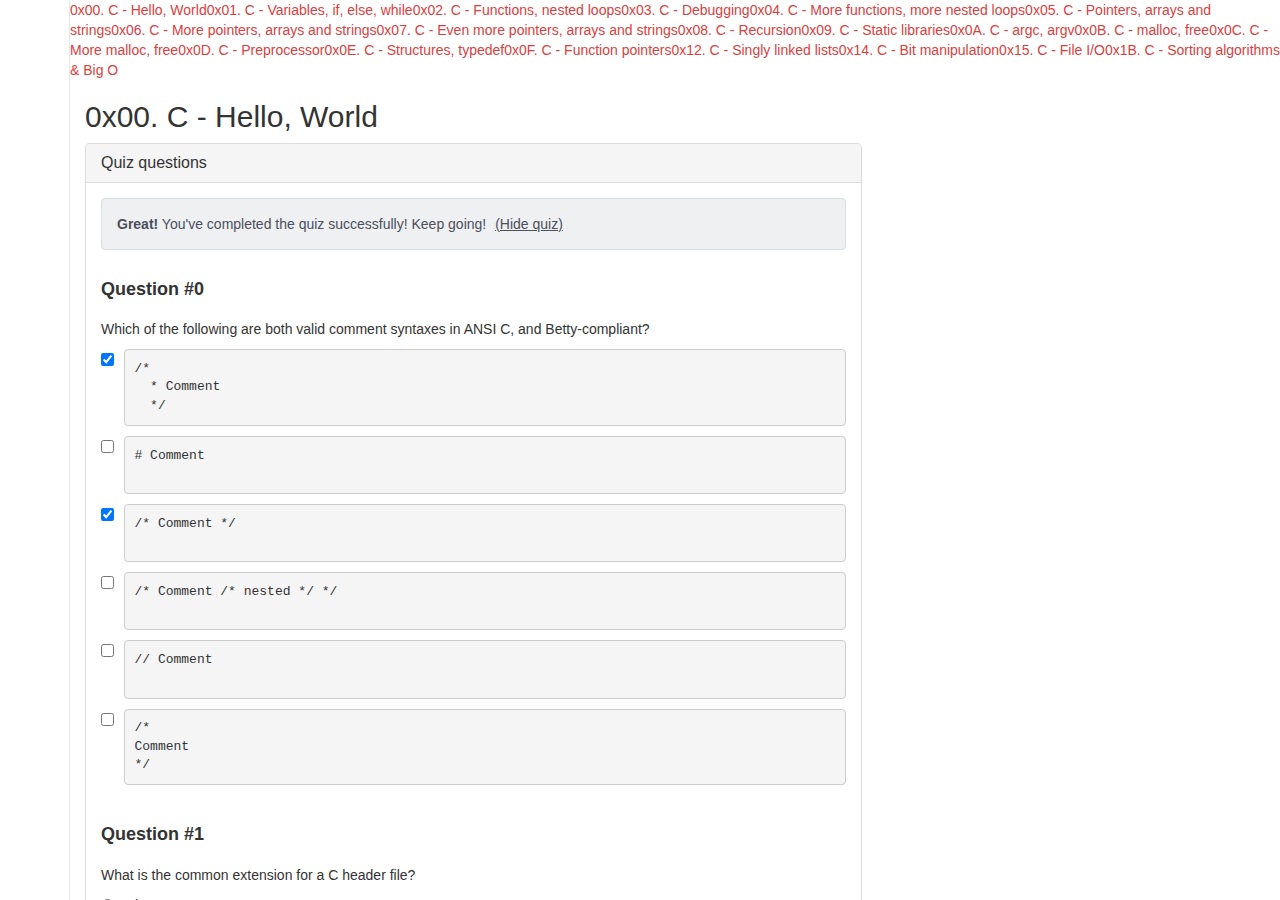
==== commit 302c6dc4: "navbar" ====
--- a/index.html
+++ b/index.html
@@ -32,6 +32,7 @@
 <body>
   <div class="hidden-xs navigation sidebar" style="width: 70px"></div>
   <main>
+    <div class="navbarbg"></div>
     <div class="col-xs-12 col-md-10 col-lg-8 contains-images">
       <div>
         <h2>0x00. C - Hello, World</h2>
@@ -62,7 +63,7 @@
                   <ul class="quiz_question_answers" data-question-id="363">
                     <li class="">
                       <label>
-                        <input type="checkbox" name="363" onclick="return false;" checked="checked" />
+                        <input type="checkbox" name="363" checked="checked" />
                         <pre><code>/*
   * Comment
   */
@@ -72,7 +73,7 @@
 
                     <li class="">
                       <label>
-                        <input type="checkbox" name="363" onclick="return false;" />
+                        <input type="checkbox" name="363" />
                         <pre><code># Comment
     </code></pre>
                       </label>
@@ -80,7 +81,7 @@
 
                     <li class="">
                       <label>
-                        <input type="checkbox" name="363" onclick="return false;" checked="checked" />
+                        <input type="checkbox" name="363" checked="checked" />
                         <pre><code>/* Comment */
     </code></pre>
                       </label>
@@ -88,7 +89,7 @@
 
                     <li class="">
                       <label>
-                        <input type="checkbox" name="363" onclick="return false;" />
+                        <input type="checkbox" name="363" />
                         <pre><code>/* Comment /* nested */ */
     </code></pre>
                       </label>
@@ -96,7 +97,7 @@
 
                     <li class="">
                       <label>
-                        <input type="checkbox" name="363" onclick="return false;" />
+                        <input type="checkbox" name="363" />
                         <pre><code>// Comment
     </code></pre>
                       </label>
@@ -104,7 +105,7 @@
 
                     <li class="">
                       <label>
-                        <input type="checkbox" name="363" onclick="return false;" />
+                        <input type="checkbox" name="363" />
                         <pre><code>/*
 Comment
 */
@@ -127,28 +128,28 @@
                   <ul class="quiz_question_answers" data-question-id="361">
                     <li class="">
                       <label>
-                        <input type="radio" name="361" onclick="return false;" />
+                        <input type="radio" name="361" />
                         <p>.ch</p>
                       </label>
                     </li>
 
                     <li class="">
                       <label>
-                        <input type="radio" name="361" onclick="return false;" />
+                        <input type="radio" name="361" />
                         <p>.header</p>
                       </label>
                     </li>
 
                     <li class="">
                       <label>
-                        <input type="radio" name="361" onclick="return false;" />
+                        <input type="radio" name="361" />
                         <p>.hpp</p>
                       </label>
                     </li>
 
                     <li class="">
                       <label>
-                        <input type="radio" name="361" onclick="return false;" checked="checked" />
+                        <input type="radio" name="361" checked="checked" />
                         <p>.h</p>
                       </label>
                     </li>
@@ -171,28 +172,28 @@
                   <ul class="quiz_question_answers" data-question-id="371">
                     <li class="">
                       <label>
-                        <input type="radio" name="371" onclick="return false;" />
+                        <input type="radio" name="371" />
                         <p>Compilation and linking</p>
                       </label>
                     </li>
 
                     <li class="">
                       <label>
-                        <input type="radio" name="371" onclick="return false;" />
+                        <input type="radio" name="371" />
                         <p>Interpretation, compilation and assembly</p>
                       </label>
                     </li>
 
                     <li class="">
                       <label>
-                        <input type="radio" name="371" onclick="return false;" />
+                        <input type="radio" name="371" />
                         <p>Preprocessing and compilation</p>
                       </label>
                     </li>
 
                     <li class="">
                       <label>
-                        <input type="radio" name="371" onclick="return false;" checked="checked" />
+                        <input type="radio" name="371" checked="checked" />
                         <p>
                           Preprocessing, compilation, assembly, and linking
                         </p>
@@ -201,7 +202,7 @@
 
                     <li class="">
                       <label>
-                        <input type="radio" name="371" onclick="return false;" />
+                        <input type="radio" name="371" />
                         <p>Interpretation, assembly and compilation</p>
                       </label>
                     </li>
@@ -221,14 +222,14 @@
                   <ul class="quiz_question_answers" data-question-id="359">
                     <li class="">
                       <label>
-                        <input type="radio" name="359" onclick="return false;" checked="checked" />
+                        <input type="radio" name="359" checked="checked" />
                         <p>Compiled language</p>
                       </label>
                     </li>
 
                     <li class="">
                       <label>
-                        <input type="radio" name="359" onclick="return false;" />
+                        <input type="radio" name="359" />
                         <p>Interpreted language</p>
                       </label>
                     </li>
@@ -248,21 +249,21 @@
                   <ul class="quiz_question_answers" data-question-id="362">
                     <li class="">
                       <label>
-                        <input type="radio" name="362" onclick="return false;" />
+                        <input type="radio" name="362" />
                         <p>c-compiler</p>
                       </label>
                     </li>
 
                     <li class="">
                       <label>
-                        <input type="radio" name="362" onclick="return false;" checked="checked" />
+                        <input type="radio" name="362" checked="checked" />
                         <p>gcc</p>
                       </label>
                     </li>
 
                     <li class="">
                       <label>
-                        <input type="radio" name="362" onclick="return false;" />
+                        <input type="radio" name="362" />
                         <p>bash</p>
                       </label>
                     </li>
@@ -282,28 +283,28 @@
                   <ul class="quiz_question_answers" data-question-id="360">
                     <li class="">
                       <label>
-                        <input type="radio" name="360" onclick="return false;" />
+                        <input type="radio" name="360" />
                         <p>.py</p>
                       </label>
                     </li>
 
                     <li class="">
                       <label>
-                        <input type="radio" name="360" onclick="return false;" />
+                        <input type="radio" name="360" />
                         <p>.txt</p>
                       </label>
                     </li>
 
                     <li class="">
                       <label>
-                        <input type="radio" name="360" onclick="return false;" checked="checked" />
+                        <input type="radio" name="360" checked="checked" />
                         <p>.c</p>
                       </label>
                     </li>
 
                     <li class="">
                       <label>
-                        <input type="radio" name="360" onclick="return false;" />
+                        <input type="radio" name="360" />
                         <p>.cpp</p>
                       </label>
                     </li>
@@ -349,7 +350,7 @@
                   <ul class="quiz_question_answers" data-question-id="373">
                     <li class="">
                       <label>
-                        <input type="checkbox" name="373" onclick="return false;" />
+                        <input type="checkbox" name="373" />
                         <pre><code>a = 0;
 for (a &lt; b;;)
 {
@@ -361,7 +362,7 @@
 
                     <li class="">
                       <label>
-                        <input type="checkbox" name="373" onclick="return false;" checked="checked" />
+                        <input type="checkbox" name="373" checked="checked" />
                         <pre><code>for (a = 0; a &lt; b; a++)
 {
     printf("%d\n", a);
@@ -372,7 +373,7 @@
 
                     <li class="">
                       <label>
-                        <input type="checkbox" name="373" onclick="return false;" checked="checked" />
+                        <input type="checkbox" name="373" checked="checked" />
                         <pre><code>a = 0;
 for (; a &lt; b;)
 {
@@ -384,7 +385,7 @@
 
                     <li class="">
                       <label>
-                        <input type="checkbox" name="373" onclick="return false;" checked="checked" />
+                        <input type="checkbox" name="373" checked="checked" />
                         <pre><code>for (a = 0; a &lt; b; a++)
     printf("%d\n", a);
 </code></pre>
@@ -393,7 +394,7 @@
 
                     <li class="">
                       <label>
-                        <input type="checkbox" name="373" onclick="return false;" />
+                        <input type="checkbox" name="373" />
                         <pre><code>for (int a = 0; a &lt; b; a++)
 {
     printf("%d\n", a);
@@ -417,28 +418,28 @@
                   <ul class="quiz_question_answers" data-question-id="370">
                     <li class="">
                       <label>
-                        <input type="radio" name="370" onclick="return false;" />
+                        <input type="radio" name="370" />
                         <p>8 bytes</p>
                       </label>
                     </li>
 
                     <li class="">
                       <label>
-                        <input type="radio" name="370" onclick="return false;" />
+                        <input type="radio" name="370" />
                         <p>1 byte</p>
                       </label>
                     </li>
 
                     <li class="">
                       <label>
-                        <input type="radio" name="370" onclick="return false;" />
+                        <input type="radio" name="370" />
                         <p>2 bytes</p>
                       </label>
                     </li>
 
                     <li class="">
                       <label>
-                        <input type="radio" name="370" onclick="return false;" checked="checked" />
+                        <input type="radio" name="370" checked="checked" />
                         <p>4 bytes</p>
                       </label>
                     </li>
@@ -465,7 +466,7 @@
                   <ul class="quiz_question_answers" data-question-id="374">
                     <li class="">
                       <label>
-                        <input type="checkbox" name="374" onclick="return false;" checked="checked" />
+                        <input type="checkbox" name="374" checked="checked" />
                         <pre><code>a = 0;
 while (a &lt; b)
     printf("%d\n", a++);
@@ -475,7 +476,7 @@
 
                     <li class="">
                       <label>
-                        <input type="checkbox" name="374" onclick="return false;" />
+                        <input type="checkbox" name="374" />
                         <pre><code>a = 0;
 while (a &lt; b)
 (
@@ -488,7 +489,7 @@
 
                     <li class="">
                       <label>
-                        <input type="checkbox" name="374" onclick="return false;" />
+                        <input type="checkbox" name="374" />
                         <pre><code>while (a = 0; a &lt; b; a++)
 {
     printf("%d\n", a);
@@ -499,7 +500,7 @@
 
                     <li class="">
                       <label>
-                        <input type="checkbox" name="374" onclick="return false;" />
+                        <input type="checkbox" name="374" />
                         <pre><code>a = 0;
 do while (a &lt; b)
 {
@@ -512,7 +513,7 @@
 
                     <li class="">
                       <label>
-                        <input type="checkbox" name="374" onclick="return false;" checked="checked" />
+                        <input type="checkbox" name="374" checked="checked" />
                         <pre><code>a = 0;
 while (a &lt; b)
 {
@@ -525,7 +526,7 @@
 
                     <li class="">
                       <label>
-                        <input type="checkbox" name="374" onclick="return false;" checked="checked" />
+                        <input type="checkbox" name="374" checked="checked" />
                         <pre><code>a = 0;
 do {
     printf("%d\n", a);
@@ -553,28 +554,28 @@
                   <ul class="quiz_question_answers" data-question-id="368">
                     <li class="">
                       <label>
-                        <input type="radio" name="368" onclick="return false;" />
+                        <input type="radio" name="368" />
                         <p>8 bytes</p>
                       </label>
                     </li>
 
                     <li class="">
                       <label>
-                        <input type="radio" name="368" onclick="return false;" />
+                        <input type="radio" name="368" />
                         <p>1 byte</p>
                       </label>
                     </li>
 
                     <li class="">
                       <label>
-                        <input type="radio" name="368" onclick="return false;" />
+                        <input type="radio" name="368" />
                         <p>2 bytes</p>
                       </label>
                     </li>
 
                     <li class="">
                       <label>
-                        <input type="radio" name="368" onclick="return false;" checked="checked" />
+                        <input type="radio" name="368" checked="checked" />
                         <p>4 bytes</p>
                       </label>
                     </li>
@@ -601,7 +602,7 @@
                   <ul class="quiz_question_answers" data-question-id="372">
                     <li class="">
                       <label>
-                        <input type="checkbox" name="372" onclick="return false;" />
+                        <input type="checkbox" name="372" />
                         <pre><code>if ((((((a &gt; b))))))
 {
   return (a);
@@ -612,7 +613,7 @@
 
                     <li class="">
                       <label>
-                        <input type="checkbox" name="372" onclick="return false;" />
+                        <input type="checkbox" name="372" />
                         <pre><code>if a &gt; b
 {
   return (a);
@@ -623,7 +624,7 @@
 
                     <li class="">
                       <label>
-                        <input type="checkbox" name="372" onclick="return false;" checked="checked" />
+                        <input type="checkbox" name="372" checked="checked" />
                         <pre><code>if (a &gt; b)
   return (a);
 </code></pre>
@@ -632,7 +633,7 @@
 
                     <li class="">
                       <label>
-                        <input type="checkbox" name="372" onclick="return false;" checked="checked" />
+                        <input type="checkbox" name="372" checked="checked" />
                         <pre><code>if (a &gt; b)
 {
   return (a);
@@ -643,7 +644,7 @@
 
                     <li class="">
                       <label>
-                        <input type="checkbox" name="372" onclick="return false;" />
+                        <input type="checkbox" name="372" />
                         <pre><code>if {a &gt; b}
 (
   return {a};
@@ -667,28 +668,28 @@
                   <ul class="quiz_question_answers" data-question-id="369">
                     <li class="">
                       <label>
-                        <input type="radio" name="369" onclick="return false;" />
+                        <input type="radio" name="369" />
                         <p>8 bytes</p>
                       </label>
                     </li>
 
                     <li class="">
                       <label>
-                        <input type="radio" name="369" onclick="return false;" checked="checked" />
+                        <input type="radio" name="369" checked="checked" />
                         <p>1 byte</p>
                       </label>
                     </li>
 
                     <li class="">
                       <label>
-                        <input type="radio" name="369" onclick="return false;" />
+                        <input type="radio" name="369" />
                         <p>2 bytes</p>
                       </label>
                     </li>
 
                     <li class="">
                       <label>
-                        <input type="radio" name="369" onclick="return false;" />
+                        <input type="radio" name="369" />
                         <p>4 bytes</p>
                       </label>
                     </li>
@@ -727,21 +728,21 @@
                   <ul class="quiz_question_answers" data-question-id="379">
                     <li class="">
                       <label>
-                        <input type="radio" name="379" onclick="return false;" />
+                        <input type="radio" name="379" />
                         <p>79</p>
                       </label>
                     </li>
 
                     <li class="">
                       <label>
-                        <input type="radio" name="379" onclick="return false;" />
+                        <input type="radio" name="379" />
                         <p>0</p>
                       </label>
                     </li>
 
                     <li class="">
                       <label>
-                        <input type="radio" name="379" onclick="return false;" checked="checked" />
+                        <input type="radio" name="379" checked="checked" />
                         <p>48</p>
                       </label>
                     </li>
@@ -761,28 +762,28 @@
                   <ul class="quiz_question_answers" data-question-id="384">
                     <li class="">
                       <label>
-                        <input type="radio" name="384" onclick="return false;" />
+                        <input type="radio" name="384" />
                         <p>3</p>
                       </label>
                     </li>
 
                     <li class="">
                       <label>
-                        <input type="radio" name="384" onclick="return false;" />
+                        <input type="radio" name="384" />
                         <p>0</p>
                       </label>
                     </li>
 
                     <li class="">
                       <label>
-                        <input type="radio" name="384" onclick="return false;" />
+                        <input type="radio" name="384" />
                         <p>1</p>
                       </label>
                     </li>
 
                     <li class="">
                       <label>
-                        <input type="radio" name="384" onclick="return false;" checked="checked" />
+                        <input type="radio" name="384" checked="checked" />
                         <p>2</p>
                       </label>
                     </li>
@@ -802,28 +803,28 @@
                   <ul class="quiz_question_answers" data-question-id="377">
                     <li class="">
                       <label>
-                        <input type="radio" name="377" onclick="return false;" />
+                        <input type="radio" name="377" />
                         <p>1</p>
                       </label>
                     </li>
 
                     <li class="">
                       <label>
-                        <input type="radio" name="377" onclick="return false;" checked="checked" />
+                        <input type="radio" name="377" checked="checked" />
                         <p>97</p>
                       </label>
                     </li>
 
                     <li class="">
                       <label>
-                        <input type="radio" name="377" onclick="return false;" />
+                        <input type="radio" name="377" />
                         <p>65</p>
                       </label>
                     </li>
 
                     <li class="">
                       <label>
-                        <input type="radio" name="377" onclick="return false;" />
+                        <input type="radio" name="377" />
                         <p>12</p>
                       </label>
                     </li>
@@ -843,21 +844,21 @@
                   <ul class="quiz_question_answers" data-question-id="382">
                     <li class="">
                       <label>
-                        <input type="radio" name="382" onclick="return false;" checked="checked" />
+                        <input type="radio" name="382" checked="checked" />
                         <p>0</p>
                       </label>
                     </li>
 
                     <li class="">
                       <label>
-                        <input type="radio" name="382" onclick="return false;" />
+                        <input type="radio" name="382" />
                         <p>1</p>
                       </label>
                     </li>
 
                     <li class="">
                       <label>
-                        <input type="radio" name="382" onclick="return false;" />
+                        <input type="radio" name="382" />
                         <p>2</p>
                       </label>
                     </li>
@@ -877,21 +878,21 @@
                   <ul class="quiz_question_answers" data-question-id="381">
                     <li class="">
                       <label>
-                        <input type="radio" name="381" onclick="return false;" />
+                        <input type="radio" name="381" />
                         <p>50</p>
                       </label>
                     </li>
 
                     <li class="">
                       <label>
-                        <input type="radio" name="381" onclick="return false;" checked="checked" />
+                        <input type="radio" name="381" checked="checked" />
                         <p>53</p>
                       </label>
                     </li>
 
                     <li class="">
                       <label>
-                        <input type="radio" name="381" onclick="return false;" />
+                        <input type="radio" name="381" />
                         <p>5</p>
                       </label>
                     </li>
@@ -911,21 +912,21 @@
                   <ul class="quiz_question_answers" data-question-id="380">
                     <li class="">
                       <label>
-                        <input type="radio" name="380" onclick="return false;" checked="checked" />
+                        <input type="radio" name="380" checked="checked" />
                         <p>45</p>
                       </label>
                     </li>
 
                     <li class="">
                       <label>
-                        <input type="radio" name="380" onclick="return false;" />
+                        <input type="radio" name="380" />
                         <p>3</p>
                       </label>
                     </li>
 
                     <li class="">
                       <label>
-                        <input type="radio" name="380" onclick="return false;" />
+                        <input type="radio" name="380" />
                         <p>47</p>
                       </label>
                     </li>
@@ -945,42 +946,42 @@
                   <ul class="quiz_question_answers" data-question-id="375">
                     <li class="">
                       <label>
-                        <input type="checkbox" name="375" onclick="return false;" />
+                        <input type="checkbox" name="375" />
                         <p><code>do... while</code></p>
                       </label>
                     </li>
 
                     <li class="">
                       <label>
-                        <input type="checkbox" name="375" onclick="return false;" checked="checked" />
+                        <input type="checkbox" name="375" checked="checked" />
                         <p><code>loop_to</code></p>
                       </label>
                     </li>
 
                     <li class="">
                       <label>
-                        <input type="checkbox" name="375" onclick="return false;" />
+                        <input type="checkbox" name="375" />
                         <p><code>for</code></p>
                       </label>
                     </li>
 
                     <li class="">
                       <label>
-                        <input type="checkbox" name="375" onclick="return false;" checked="checked" />
+                        <input type="checkbox" name="375" checked="checked" />
                         <p><code>each</code></p>
                       </label>
                     </li>
 
                     <li class="">
                       <label>
-                        <input type="checkbox" name="375" onclick="return false;" />
+                        <input type="checkbox" name="375" />
                         <p><code>while</code></p>
                       </label>
                     </li>
 
                     <li class="">
                       <label>
-                        <input type="checkbox" name="375" onclick="return false;" checked="checked" />
+                        <input type="checkbox" name="375" checked="checked" />
                         <p><code>foreach</code></p>
                       </label>
                     </li>
@@ -1000,28 +1001,28 @@
                   <ul class="quiz_question_answers" data-question-id="378">
                     <li class="">
                       <label>
-                        <input type="radio" name="378" onclick="return false;" />
+                        <input type="radio" name="378" />
                         <p>76</p>
                       </label>
                     </li>
 
                     <li class="">
                       <label>
-                        <input type="radio" name="378" onclick="return false;" />
+                        <input type="radio" name="378" />
                         <p>70</p>
                       </label>
                     </li>
 
                     <li class="">
                       <label>
-                        <input type="radio" name="378" onclick="return false;" />
+                        <input type="radio" name="378" />
                         <p>72</p>
                       </label>
                     </li>
 
                     <li class="">
                       <label>
-                        <input type="radio" name="378" onclick="return false;" checked="checked" />
+                        <input type="radio" name="378" checked="checked" />
                         <p>74</p>
                       </label>
                     </li>
@@ -1041,28 +1042,28 @@
                   <ul class="quiz_question_answers" data-question-id="383">
                     <li class="">
                       <label>
-                        <input type="radio" name="383" onclick="return false;" />
+                        <input type="radio" name="383" />
                         <p>3</p>
                       </label>
                     </li>
 
                     <li class="">
                       <label>
-                        <input type="radio" name="383" onclick="return false;" checked="checked" />
+                        <input type="radio" name="383" checked="checked" />
                         <p>0</p>
                       </label>
                     </li>
 
                     <li class="">
                       <label>
-                        <input type="radio" name="383" onclick="return false;" />
+                        <input type="radio" name="383" />
                         <p>1</p>
                       </label>
                     </li>
 
                     <li class="">
                       <label>
-                        <input type="radio" name="383" onclick="return false;" />
+                        <input type="radio" name="383" />
                         <p>2</p>
                       </label>
                     </li>
@@ -1082,28 +1083,28 @@
                   <ul class="quiz_question_answers" data-question-id="385">
                     <li class="">
                       <label>
-                        <input type="radio" name="385" onclick="return false;" checked="checked" />
+                        <input type="radio" name="385" checked="checked" />
                         <p>5</p>
                       </label>
                     </li>
 
                     <li class="">
                       <label>
-                        <input type="radio" name="385" onclick="return false;" />
+                        <input type="radio" name="385" />
                         <p>0</p>
                       </label>
                     </li>
 
                     <li class="">
                       <label>
-                        <input type="radio" name="385" onclick="return false;" />
+                        <input type="radio" name="385" />
                         <p>2</p>
                       </label>
                     </li>
 
                     <li class="">
                       <label>
-                        <input type="radio" name="385" onclick="return false;" />
+                        <input type="radio" name="385" />
                         <p>3</p>
                       </label>
                     </li>
@@ -1123,28 +1124,28 @@
                   <ul class="quiz_question_answers" data-question-id="376">
                     <li class="">
                       <label>
-                        <input type="radio" name="376" onclick="return false;" />
+                        <input type="radio" name="376" />
                         <p>1</p>
                       </label>
                     </li>
 
                     <li class="">
                       <label>
-                        <input type="radio" name="376" onclick="return false;" />
+                        <input type="radio" name="376" />
                         <p>97</p>
                       </label>
                     </li>
 
                     <li class="">
                       <label>
-                        <input type="radio" name="376" onclick="return false;" checked="checked" />
+                        <input type="radio" name="376" checked="checked" />
                         <p>65</p>
                       </label>
                     </li>
 
                     <li class="">
                       <label>
-                        <input type="radio" name="376" onclick="return false;" />
+                        <input type="radio" name="376" />
                         <p>12</p>
                       </label>
                     </li>
@@ -1223,7 +1224,7 @@
                   <ul class="quiz_question_answers" data-question-id="865">
                     <li class="">
                       <label>
-                        <input type="radio" name="865" onclick="return false;" />
+                        <input type="radio" name="865" />
                         <p>
                           We don’t need to assign a new value to
                           <code>j</code> because it doesn’t do anything
@@ -1233,7 +1234,7 @@
 
                     <li class="">
                       <label>
-                        <input type="radio" name="865" onclick="return false;" checked="checked" />
+                        <input type="radio" name="865" checked="checked" />
                         <p>
                           We want to assign <code>j</code> a new value, not
                           compare it, so it should be
@@ -1245,7 +1246,7 @@
 
                     <li class="">
                       <label>
-                        <input type="radio" name="865" onclick="return false;" />
+                        <input type="radio" name="865" />
                         <p>
                           We want to compare <code>j</code> so we need an
                           <code>if</code> statement before
@@ -1311,21 +1312,21 @@
                   <ul class="quiz_question_answers" data-question-id="863">
                     <li class="">
                       <label>
-                        <input type="radio" name="863" onclick="return false;" />
+                        <input type="radio" name="863" />
                         <p>9</p>
                       </label>
                     </li>
 
                     <li class="">
                       <label>
-                        <input type="radio" name="863" onclick="return false;" checked="checked" />
+                        <input type="radio" name="863" checked="checked" />
                         <p>11</p>
                       </label>
                     </li>
 
                     <li class="">
                       <label>
-                        <input type="radio" name="863" onclick="return false;" />
+                        <input type="radio" name="863" />
                         <p>7</p>
                       </label>
                     </li>
@@ -1424,7 +1425,7 @@
                   <ul class="quiz_question_answers" data-question-id="866">
                     <li class="">
                       <label>
-                        <input type="checkbox" name="866" onclick="return false;" />
+                        <input type="checkbox" name="866" />
                         <p>
                           A <code>printf</code> statement shows that there is
                           an infinite loop in the code
@@ -1434,7 +1435,7 @@
 
                     <li class="">
                       <label>
-                        <input type="checkbox" name="866" onclick="return false;" checked="checked" />
+                        <input type="checkbox" name="866" checked="checked" />
                         <p>
                           A <code>printf</code> statement shows when the
                           <code>for</code> loop is finished
@@ -1444,7 +1445,7 @@
 
                     <li class="">
                       <label>
-                        <input type="checkbox" name="866" onclick="return false;" />
+                        <input type="checkbox" name="866" />
                         <p>
                           A <code>printf</code> statement shows exactly how
                           many times the loop executes
@@ -1454,7 +1455,7 @@
 
                     <li class="">
                       <label>
-                        <input type="checkbox" name="866" onclick="return false;" checked="checked" />
+                        <input type="checkbox" name="866" checked="checked" />
                         <p>
                           <code>printf</code> statements shows that
                           <code>break</code> will cause “For loop exited” to
@@ -1515,7 +1516,7 @@
                   <ul class="quiz_question_answers" data-question-id="864">
                     <li class="">
                       <label>
-                        <input type="checkbox" name="864" onclick="return false;" checked="checked" />
+                        <input type="checkbox" name="864" checked="checked" />
                         <p>
                           <code>j</code> never increments so it will always be
                           less than <code>10</code>
@@ -1525,7 +1526,7 @@
 
                     <li class="">
                       <label>
-                        <input type="checkbox" name="864" onclick="return false;" />
+                        <input type="checkbox" name="864" />
                         <p>
                           <code>j</code> is always equal to <code>i</code> so
                           the loop will never end
@@ -1535,7 +1536,7 @@
 
                     <li class="">
                       <label>
-                        <input type="checkbox" name="864" onclick="return false;" checked="checked" />
+                        <input type="checkbox" name="864" checked="checked" />
                         <p>
                           <code>j</code> never increments so it is always
                           going to print <code>0</code>
@@ -1587,28 +1588,28 @@
                   <ul class="quiz_question_answers" data-question-id="402">
                     <li class="">
                       <label>
-                        <input type="radio" name="402" onclick="return false;" />
+                        <input type="radio" name="402" />
                         <p>-9-8-7-6-5-4-3-2-1</p>
                       </label>
                     </li>
 
                     <li class="">
                       <label>
-                        <input type="radio" name="402" onclick="return false;" />
+                        <input type="radio" name="402" />
                         <p>9876543210</p>
                       </label>
                     </li>
 
                     <li class="">
                       <label>
-                        <input type="radio" name="402" onclick="return false;" checked="checked" />
+                        <input type="radio" name="402" checked="checked" />
                         <p>987654321</p>
                       </label>
                     </li>
 
                     <li class="">
                       <label>
-                        <input type="radio" name="402" onclick="return false;" />
+                        <input type="radio" name="402" />
                         <p>-9-8-7-6-5-4-3-2-10</p>
                       </label>
                     </li>
@@ -1636,21 +1637,21 @@
                   <ul class="quiz_question_answers" data-question-id="400">
                     <li class="">
                       <label>
-                        <input type="radio" name="400" onclick="return false;" />
+                        <input type="radio" name="400" />
                         <p>0123456789</p>
                       </label>
                     </li>
 
                     <li class="">
                       <label>
-                        <input type="radio" name="400" onclick="return false;" />
+                        <input type="radio" name="400" />
                         <p>2468101214161820</p>
                       </label>
                     </li>
 
                     <li class="">
                       <label>
-                        <input type="radio" name="400" onclick="return false;" checked="checked" />
+                        <input type="radio" name="400" checked="checked" />
                         <p>024681012141618</p>
                       </label>
                     </li>
@@ -1677,21 +1678,21 @@
                   <ul class="quiz_question_answers" data-question-id="405">
                     <li class="">
                       <label>
-                        <input type="radio" name="405" onclick="return false;" />
+                        <input type="radio" name="405" />
                         <p>12</p>
                       </label>
                     </li>
 
                     <li class="">
                       <label>
-                        <input type="radio" name="405" onclick="return false;" checked="checked" />
+                        <input type="radio" name="405" checked="checked" />
                         <p>98</p>
                       </label>
                     </li>
 
                     <li class="">
                       <label>
-                        <input type="radio" name="405" onclick="return false;" />
+                        <input type="radio" name="405" />
                         <p>402</p>
                       </label>
                     </li>
@@ -1720,28 +1721,28 @@
                   <ul class="quiz_question_answers" data-question-id="404">
                     <li class="">
                       <label>
-                        <input type="radio" name="404" onclick="return false;" />
+                        <input type="radio" name="404" />
                         <p>987654321</p>
                       </label>
                     </li>
 
                     <li class="">
                       <label>
-                        <input type="radio" name="404" onclick="return false;" checked="checked" />
+                        <input type="radio" name="404" checked="checked" />
                         <p>87654321</p>
                       </label>
                     </li>
 
                     <li class="">
                       <label>
-                        <input type="radio" name="404" onclick="return false;" />
+                        <input type="radio" name="404" />
                         <p>9876543210</p>
                       </label>
                     </li>
 
                     <li class="">
                       <label>
-                        <input type="radio" name="404" onclick="return false;" />
+                        <input type="radio" name="404" />
                         <p>876543210</p>
                       </label>
                     </li>
@@ -1770,28 +1771,28 @@
                   <ul class="quiz_question_answers" data-question-id="403">
                     <li class="">
                       <label>
-                        <input type="radio" name="403" onclick="return false;" />
+                        <input type="radio" name="403" />
                         <p>987654321</p>
                       </label>
                     </li>
 
                     <li class="">
                       <label>
-                        <input type="radio" name="403" onclick="return false;" />
+                        <input type="radio" name="403" />
                         <p>87654321</p>
                       </label>
                     </li>
 
                     <li class="">
                       <label>
-                        <input type="radio" name="403" onclick="return false;" checked="checked" />
+                        <input type="radio" name="403" checked="checked" />
                         <p>876543210</p>
                       </label>
                     </li>
 
                     <li class="">
                       <label>
-                        <input type="radio" name="403" onclick="return false;" />
+                        <input type="radio" name="403" />
                         <p>9876543210</p>
                       </label>
                     </li>
@@ -1819,21 +1820,21 @@
                   <ul class="quiz_question_answers" data-question-id="398">
                     <li class="">
                       <label>
-                        <input type="radio" name="398" onclick="return false;" />
+                        <input type="radio" name="398" />
                         <p>48495051525354555657</p>
                       </label>
                     </li>
 
                     <li class="">
                       <label>
-                        <input type="radio" name="398" onclick="return false;" checked="checked" />
+                        <input type="radio" name="398" checked="checked" />
                         <p>0123456789</p>
                       </label>
                     </li>
 
                     <li class="">
                       <label>
-                        <input type="radio" name="398" onclick="return false;" />
+                        <input type="radio" name="398" />
                         <p>School</p>
                       </label>
                     </li>
@@ -1863,21 +1864,21 @@
                   <ul class="quiz_question_answers" data-question-id="401">
                     <li class="">
                       <label>
-                        <input type="radio" name="401" onclick="return false;" />
+                        <input type="radio" name="401" />
                         <p>0011223344</p>
                       </label>
                     </li>
 
                     <li class="">
                       <label>
-                        <input type="radio" name="401" onclick="return false;" />
+                        <input type="radio" name="401" />
                         <p>0123456789</p>
                       </label>
                     </li>
 
                     <li class="">
                       <label>
-                        <input type="radio" name="401" onclick="return false;" checked="checked" />
+                        <input type="radio" name="401" checked="checked" />
                         <p>0112233445</p>
                       </label>
                     </li>
@@ -1909,28 +1910,28 @@
                   <ul class="quiz_question_answers" data-question-id="406">
                     <li class="">
                       <label>
-                        <input type="radio" name="406" onclick="return false;" />
+                        <input type="radio" name="406" />
                         <p>0123456789</p>
                       </label>
                     </li>
 
                     <li class="">
                       <label>
-                        <input type="radio" name="406" onclick="return false;" />
+                        <input type="radio" name="406" />
                         <p>0</p>
                       </label>
                     </li>
 
                     <li class="">
                       <label>
-                        <input type="radio" name="406" onclick="return false;" />
+                        <input type="radio" name="406" />
                         <p>9</p>
                       </label>
                     </li>
 
                     <li class="">
                       <label>
-                        <input type="radio" name="406" onclick="return false;" checked="checked" />
+                        <input type="radio" name="406" checked="checked" />
                         <p>10</p>
                       </label>
                     </li>
@@ -1960,21 +1961,21 @@
                   <ul class="quiz_question_answers" data-question-id="399">
                     <li class="">
                       <label>
-                        <input type="radio" name="399" onclick="return false;" checked="checked" />
+                        <input type="radio" name="399" checked="checked" />
                         <p>0101010101</p>
                       </label>
                     </li>
 
                     <li class="">
                       <label>
-                        <input type="radio" name="399" onclick="return false;" />
+                        <input type="radio" name="399" />
                         <p>0123456789</p>
                       </label>
                     </li>
 
                     <li class="">
                       <label>
-                        <input type="radio" name="399" onclick="return false;" />
+                        <input type="radio" name="399" />
                         <p>1010101010</p>
                       </label>
                     </li>
@@ -2016,28 +2017,28 @@
                   <ul class="quiz_question_answers" data-question-id="419">
                     <li class="">
                       <label>
-                        <input type="radio" name="419" onclick="return false;" />
+                        <input type="radio" name="419" />
                         <p>Casting</p>
                       </label>
                     </li>
 
                     <li class="">
                       <label>
-                        <input type="radio" name="419" onclick="return false;" />
+                        <input type="radio" name="419" />
                         <p>Pointing</p>
                       </label>
                     </li>
 
                     <li class="">
                       <label>
-                        <input type="radio" name="419" onclick="return false;" />
+                        <input type="radio" name="419" />
                         <p>Accessing</p>
                       </label>
                     </li>
 
                     <li class="">
                       <label>
-                        <input type="radio" name="419" onclick="return false;" checked="checked" />
+                        <input type="radio" name="419" checked="checked" />
                         <p>Dereferencing</p>
                       </label>
                     </li>
@@ -2066,28 +2067,28 @@
                   <ul class="quiz_question_answers" data-question-id="424">
                     <li class="">
                       <label>
-                        <input type="radio" name="424" onclick="return false;" checked="checked" />
+                        <input type="radio" name="424" checked="checked" />
                         <p>402</p>
                       </label>
                     </li>
 
                     <li class="">
                       <label>
-                        <input type="radio" name="424" onclick="return false;" />
+                        <input type="radio" name="424" />
                         <p>0</p>
                       </label>
                     </li>
 
                     <li class="">
                       <label>
-                        <input type="radio" name="424" onclick="return false;" />
+                        <input type="radio" name="424" />
                         <p>98</p>
                       </label>
                     </li>
 
                     <li class="">
                       <label>
-                        <input type="radio" name="424" onclick="return false;" />
+                        <input type="radio" name="424" />
                         <p>99</p>
                       </label>
                     </li>
@@ -2110,21 +2111,21 @@
                   <ul class="quiz_question_answers" data-question-id="417">
                     <li class="">
                       <label>
-                        <input type="radio" name="417" onclick="return false;" />
+                        <input type="radio" name="417" />
                         <p>*var</p>
                       </label>
                     </li>
 
                     <li class="">
                       <label>
-                        <input type="radio" name="417" onclick="return false;" />
+                        <input type="radio" name="417" />
                         <p>*(var)</p>
                       </label>
                     </li>
 
                     <li class="">
                       <label>
-                        <input type="radio" name="417" onclick="return false;" checked="checked" />
+                        <input type="radio" name="417" checked="checked" />
                         <p>&amp;var</p>
                       </label>
                     </li>
@@ -2151,28 +2152,28 @@
                   <ul class="quiz_question_answers" data-question-id="422">
                     <li class="">
                       <label>
-                        <input type="radio" name="422" onclick="return false;" />
+                        <input type="radio" name="422" />
                         <p>402</p>
                       </label>
                     </li>
 
                     <li class="">
                       <label>
-                        <input type="radio" name="422" onclick="return false;" />
+                        <input type="radio" name="422" />
                         <p>0</p>
                       </label>
                     </li>
 
                     <li class="">
                       <label>
-                        <input type="radio" name="422" onclick="return false;" checked="checked" />
+                        <input type="radio" name="422" checked="checked" />
                         <p>98</p>
                       </label>
                     </li>
 
                     <li class="">
                       <label>
-                        <input type="radio" name="422" onclick="return false;" />
+                        <input type="radio" name="422" />
                         <p>99</p>
                       </label>
                     </li>
@@ -2195,7 +2196,7 @@
                   <ul class="quiz_question_answers" data-question-id="421">
                     <li class="">
                       <label>
-                        <input type="radio" name="421" onclick="return false;" />
+                        <input type="radio" name="421" />
                         <p>
                           There’s a chance for the computer to catch fire, and
                           sometimes even explode
@@ -2205,21 +2206,21 @@
 
                     <li class="">
                       <label>
-                        <input type="radio" name="421" onclick="return false;" />
+                        <input type="radio" name="421" />
                         <p>The operation is ignored</p>
                       </label>
                     </li>
 
                     <li class="">
                       <label>
-                        <input type="radio" name="421" onclick="return false;" checked="checked" />
+                        <input type="radio" name="421" checked="checked" />
                         <p>Segmentation fault</p>
                       </label>
                     </li>
 
                     <li class="">
                       <label>
-                        <input type="radio" name="421" onclick="return false;" />
+                        <input type="radio" name="421" />
                         <p>The computer shuts down</p>
                       </label>
                     </li>
@@ -2247,42 +2248,42 @@
                   <ul class="quiz_question_answers" data-question-id="426">
                     <li class="">
                       <label>
-                        <input type="radio" name="426" onclick="return false;" />
+                        <input type="radio" name="426" />
                         <p>10 bytes</p>
                       </label>
                     </li>
 
                     <li class="">
                       <label>
-                        <input type="radio" name="426" onclick="return false;" />
+                        <input type="radio" name="426" />
                         <p>32 bytes</p>
                       </label>
                     </li>
 
                     <li class="">
                       <label>
-                        <input type="radio" name="426" onclick="return false;" />
+                        <input type="radio" name="426" />
                         <p>4 bytes</p>
                       </label>
                     </li>
 
                     <li class="">
                       <label>
-                        <input type="radio" name="426" onclick="return false;" checked="checked" />
+                        <input type="radio" name="426" checked="checked" />
                         <p>20 bytes</p>
                       </label>
                     </li>
 
                     <li class="">
                       <label>
-                        <input type="radio" name="426" onclick="return false;" />
+                        <input type="radio" name="426" />
                         <p>5 bytes</p>
                       </label>
                     </li>
 
                     <li class="">
                       <label>
-                        <input type="radio" name="426" onclick="return false;" />
+                        <input type="radio" name="426" />
                         <p>8 bytes</p>
                       </label>
                     </li>
@@ -2302,21 +2303,21 @@
                   <ul class="quiz_question_answers" data-question-id="420">
                     <li class="">
                       <label>
-                        <input type="radio" name="420" onclick="return false;" checked="checked" />
+                        <input type="radio" name="420" checked="checked" />
                         <p>Yes</p>
                       </label>
                     </li>
 
                     <li class="">
                       <label>
-                        <input type="radio" name="420" onclick="return false;" />
+                        <input type="radio" name="420" />
                         <p>No</p>
                       </label>
                     </li>
 
                     <li class="">
                       <label>
-                        <input type="radio" name="420" onclick="return false;" />
+                        <input type="radio" name="420" />
                         <p>
                           It depends on the type the pointer is pointing to
                         </p>
@@ -2341,28 +2342,28 @@
                   <ul class="quiz_question_answers" data-question-id="415">
                     <li class="">
                       <label>
-                        <input type="radio" name="415" onclick="return false;" checked="checked" />
+                        <input type="radio" name="415" checked="checked" />
                         <p>8 bytes</p>
                       </label>
                     </li>
 
                     <li class="">
                       <label>
-                        <input type="radio" name="415" onclick="return false;" />
+                        <input type="radio" name="415" />
                         <p>1 byte</p>
                       </label>
                     </li>
 
                     <li class="">
                       <label>
-                        <input type="radio" name="415" onclick="return false;" />
+                        <input type="radio" name="415" />
                         <p>2 bytes</p>
                       </label>
                     </li>
 
                     <li class="">
                       <label>
-                        <input type="radio" name="415" onclick="return false;" />
+                        <input type="radio" name="415" />
                         <p>4 bytes</p>
                       </label>
                     </li>
@@ -2385,28 +2386,28 @@
                   <ul class="quiz_question_answers" data-question-id="418">
                     <li class="">
                       <label>
-                        <input type="radio" name="418" onclick="return false;" />
+                        <input type="radio" name="418" />
                         <p>%x</p>
                       </label>
                     </li>
 
                     <li class="">
                       <label>
-                        <input type="radio" name="418" onclick="return false;" />
+                        <input type="radio" name="418" />
                         <p>%a</p>
                       </label>
                     </li>
 
                     <li class="">
                       <label>
-                        <input type="radio" name="418" onclick="return false;" />
+                        <input type="radio" name="418" />
                         <p>%d</p>
                       </label>
                     </li>
 
                     <li class="">
                       <label>
-                        <input type="radio" name="418" onclick="return false;" checked="checked" />
+                        <input type="radio" name="418" checked="checked" />
                         <p>%p</p>
                       </label>
                     </li>
@@ -2435,28 +2436,28 @@
                   <ul class="quiz_question_answers" data-question-id="423">
                     <li class="">
                       <label>
-                        <input type="radio" name="423" onclick="return false;" />
+                        <input type="radio" name="423" />
                         <p>402</p>
                       </label>
                     </li>
 
                     <li class="">
                       <label>
-                        <input type="radio" name="423" onclick="return false;" />
+                        <input type="radio" name="423" />
                         <p>0</p>
                       </label>
                     </li>
 
                     <li class="">
                       <label>
-                        <input type="radio" name="423" onclick="return false;" checked="checked" />
+                        <input type="radio" name="423" checked="checked" />
                         <p>98</p>
                       </label>
                     </li>
 
                     <li class="">
                       <label>
-                        <input type="radio" name="423" onclick="return false;" />
+                        <input type="radio" name="423" />
                         <p>99</p>
                       </label>
                     </li>
@@ -2485,28 +2486,28 @@
                   <ul class="quiz_question_answers" data-question-id="425">
                     <li class="">
                       <label>
-                        <input type="radio" name="425" onclick="return false;" />
+                        <input type="radio" name="425" />
                         <p>402</p>
                       </label>
                     </li>
 
                     <li class="">
                       <label>
-                        <input type="radio" name="425" onclick="return false;" />
+                        <input type="radio" name="425" />
                         <p>0</p>
                       </label>
                     </li>
 
                     <li class="">
                       <label>
-                        <input type="radio" name="425" onclick="return false;" checked="checked" />
+                        <input type="radio" name="425" checked="checked" />
                         <p>98</p>
                       </label>
                     </li>
 
                     <li class="">
                       <label>
-                        <input type="radio" name="425" onclick="return false;" />
+                        <input type="radio" name="425" />
                         <p>99</p>
                       </label>
                     </li>
@@ -2531,21 +2532,21 @@
                   <ul class="quiz_question_answers" data-question-id="427">
                     <li class="">
                       <label>
-                        <input type="radio" name="427" onclick="return false;" />
+                        <input type="radio" name="427" />
                         <p>arr + 2</p>
                       </label>
                     </li>
 
                     <li class="">
                       <label>
-                        <input type="radio" name="427" onclick="return false;" />
+                        <input type="radio" name="427" />
                         <p>*arr + 2</p>
                       </label>
                     </li>
 
                     <li class="">
                       <label>
-                        <input type="radio" name="427" onclick="return false;" checked="checked" />
+                        <input type="radio" name="427" checked="checked" />
                         <p>*(arr + 2)</p>
                       </label>
                     </li>
@@ -2568,28 +2569,28 @@
                   <ul class="quiz_question_answers" data-question-id="416">
                     <li class="">
                       <label>
-                        <input type="radio" name="416" onclick="return false;" checked="checked" />
+                        <input type="radio" name="416" checked="checked" />
                         <p>8 bytes</p>
                       </label>
                     </li>
 
                     <li class="">
                       <label>
-                        <input type="radio" name="416" onclick="return false;" />
+                        <input type="radio" name="416" />
                         <p>1 byte</p>
                       </label>
                     </li>
 
                     <li class="">
                       <label>
-                        <input type="radio" name="416" onclick="return false;" />
+                        <input type="radio" name="416" />
                         <p>2 bytes</p>
                       </label>
                     </li>
 
                     <li class="">
                       <label>
-                        <input type="radio" name="416" onclick="return false;" />
+                        <input type="radio" name="416" />
                         <p>4 bytes</p>
                       </label>
                     </li>
@@ -2631,28 +2632,28 @@
                   <ul class="quiz_question_answers" data-question-id="432">
                     <li class="">
                       <label>
-                        <input type="radio" name="432" onclick="return false;" />
+                        <input type="radio" name="432" />
                         <p>For fun</p>
                       </label>
                     </li>
 
                     <li class="">
                       <label>
-                        <input type="radio" name="432" onclick="return false;" />
+                        <input type="radio" name="432" />
                         <p>In case we need one</p>
                       </label>
                     </li>
 
                     <li class="">
                       <label>
-                        <input type="radio" name="432" onclick="return false;" />
+                        <input type="radio" name="432" />
                         <p>For memory alignment</p>
                       </label>
                     </li>
 
                     <li class="">
                       <label>
-                        <input type="radio" name="432" onclick="return false;" checked="checked" />
+                        <input type="radio" name="432" checked="checked" />
                         <p>For the null byte (end of string)</p>
                       </label>
                     </li>
@@ -2679,7 +2680,7 @@
                   <ul class="quiz_question_answers" data-question-id="430">
                     <li class="">
                       <label>
-                        <input type="radio" name="430" onclick="return false;" />
+                        <input type="radio" name="430" />
                         <p>
                           It is not possible to access <code>array[n]</code>
                         </p>
@@ -2688,14 +2689,14 @@
 
                     <li class="">
                       <label>
-                        <input type="radio" name="430" onclick="return false;" />
+                        <input type="radio" name="430" />
                         <p>Nothing is wrong</p>
                       </label>
                     </li>
 
                     <li class="">
                       <label>
-                        <input type="radio" name="430" onclick="return false;" checked="checked" />
+                        <input type="radio" name="430" checked="checked" />
                         <p>
                           It is impossible to declare the variable
                           <code>array</code> this way
@@ -2705,7 +2706,7 @@
 
                     <li class="">
                       <label>
-                        <input type="radio" name="430" onclick="return false;" />
+                        <input type="radio" name="430" />
                         <p>
                           The array <code>array</code> is not entirely
                           initialized
@@ -2731,28 +2732,28 @@
                   <ul class="quiz_question_answers" data-question-id="434">
                     <li class="">
                       <label>
-                        <input type="radio" name="434" onclick="return false;" />
+                        <input type="radio" name="434" />
                         <p>World War Z</p>
                       </label>
                     </li>
 
                     <li class="">
                       <label>
-                        <input type="radio" name="434" onclick="return false;" />
+                        <input type="radio" name="434" />
                         <p>Nothing</p>
                       </label>
                     </li>
 
                     <li class="">
                       <label>
-                        <input type="radio" name="434" onclick="return false;" checked="checked" />
+                        <input type="radio" name="434" checked="checked" />
                         <p>Segmentation fault</p>
                       </label>
                     </li>
 
                     <li class="">
                       <label>
-                        <input type="radio" name="434" onclick="return false;" />
+                        <input type="radio" name="434" />
                         <p>Kernel panic</p>
                       </label>
                     </li>
@@ -2779,7 +2780,7 @@
                   <ul class="quiz_question_answers" data-question-id="433">
                     <li class="">
                       <label>
-                        <input type="checkbox" name="433" onclick="return false;" checked="checked" />
+                        <input type="checkbox" name="433" checked="checked" />
                         <p>
                           The first one can be dereferenced, not the second
                           one
@@ -2789,14 +2790,14 @@
 
                     <li class="">
                       <label>
-                        <input type="checkbox" name="433" onclick="return false;" />
+                        <input type="checkbox" name="433" />
                         <p>They are the same</p>
                       </label>
                     </li>
 
                     <li class="">
                       <label>
-                        <input type="checkbox" name="433" onclick="return false;" />
+                        <input type="checkbox" name="433" />
                         <p>
                           The second one can be dereferenced, not the first
                           one
@@ -2806,7 +2807,7 @@
 
                     <li class="">
                       <label>
-                        <input type="checkbox" name="433" onclick="return false;" checked="checked" />
+                        <input type="checkbox" name="433" checked="checked" />
                         <p>
                           The first one points to a 0-byte, the second one
                           points to 0
@@ -2816,7 +2817,7 @@
 
                     <li class="">
                       <label>
-                        <input type="checkbox" name="433" onclick="return false;" />
+                        <input type="checkbox" name="433" />
                         <p>
                           The first one points to 0, the second one points to
                           a 0-byte
@@ -2842,21 +2843,21 @@
                   <ul class="quiz_question_answers" data-question-id="428">
                     <li class="">
                       <label>
-                        <input type="radio" name="428" onclick="return false;" />
+                        <input type="radio" name="428" />
                         <p>string</p>
                       </label>
                     </li>
 
                     <li class="">
                       <label>
-                        <input type="radio" name="428" onclick="return false;" checked="checked" />
+                        <input type="radio" name="428" checked="checked" />
                         <p>char *</p>
                       </label>
                     </li>
 
                     <li class="">
                       <label>
-                        <input type="radio" name="428" onclick="return false;" />
+                        <input type="radio" name="428" />
                         <p>int *</p>
                       </label>
                     </li>
@@ -2883,7 +2884,7 @@
                   <ul class="quiz_question_answers" data-question-id="431">
                     <li class="">
                       <label>
-                        <input type="radio" name="431" onclick="return false;" checked="checked" />
+                        <input type="radio" name="431" checked="checked" />
                         <p>
                           It is not possible to access <code>array[n]</code>
                         </p>
@@ -2892,14 +2893,14 @@
 
                     <li class="">
                       <label>
-                        <input type="radio" name="431" onclick="return false;" />
+                        <input type="radio" name="431" />
                         <p>Nothing is wrong</p>
                       </label>
                     </li>
 
                     <li class="">
                       <label>
-                        <input type="radio" name="431" onclick="return false;" />
+                        <input type="radio" name="431" />
                         <p>
                           It is impossible to declare the variable
                           <code>array</code> this way
@@ -2909,7 +2910,7 @@
 
                     <li class="">
                       <label>
-                        <input type="radio" name="431" onclick="return false;" />
+                        <input type="radio" name="431" />
                         <p>
                           The array <code>array</code> is not entirely
                           initialized
@@ -2939,7 +2940,7 @@
                   <ul class="quiz_question_answers" data-question-id="429">
                     <li class="">
                       <label>
-                        <input type="radio" name="429" onclick="return false;" />
+                        <input type="radio" name="429" />
                         <p>
                           It is not possible to access <code>array[n]</code>
                         </p>
@@ -2948,14 +2949,14 @@
 
                     <li class="">
                       <label>
-                        <input type="radio" name="429" onclick="return false;" checked="checked" />
+                        <input type="radio" name="429" checked="checked" />
                         <p>Nothing is wrong</p>
                       </label>
                     </li>
 
                     <li class="">
                       <label>
-                        <input type="radio" name="429" onclick="return false;" />
+                        <input type="radio" name="429" />
                         <p>
                           It is impossible to declare the variable
                           <code>array</code> this way
@@ -2965,7 +2966,7 @@
 
                     <li class="">
                       <label>
-                        <input type="radio" name="429" onclick="return false;" />
+                        <input type="radio" name="429" />
                         <p>
                           The array <code>array</code> is not entirely
                           initialized
@@ -3013,28 +3014,28 @@
                   <ul class="quiz_question_answers" data-question-id="443">
                     <li class="">
                       <label>
-                        <input type="radio" name="443" onclick="return false;" checked="checked" />
+                        <input type="radio" name="443" checked="checked" />
                         <p>8</p>
                       </label>
                     </li>
 
                     <li class="">
                       <label>
-                        <input type="radio" name="443" onclick="return false;" />
+                        <input type="radio" name="443" />
                         <p>7</p>
                       </label>
                     </li>
 
                     <li class="">
                       <label>
-                        <input type="radio" name="443" onclick="return false;" />
+                        <input type="radio" name="443" />
                         <p>9</p>
                       </label>
                     </li>
 
                     <li class="">
                       <label>
-                        <input type="radio" name="443" onclick="return false;" />
+                        <input type="radio" name="443" />
                         <p>{7, 8}</p>
                       </label>
                     </li>
@@ -3060,28 +3061,28 @@
                   <ul class="quiz_question_answers" data-question-id="441">
                     <li class="">
                       <label>
-                        <input type="radio" name="441" onclick="return false;" />
+                        <input type="radio" name="441" />
                         <p>4</p>
                       </label>
                     </li>
 
                     <li class="">
                       <label>
-                        <input type="radio" name="441" onclick="return false;" checked="checked" />
+                        <input type="radio" name="441" checked="checked" />
                         <p>1</p>
                       </label>
                     </li>
 
                     <li class="">
                       <label>
-                        <input type="radio" name="441" onclick="return false;" />
+                        <input type="radio" name="441" />
                         <p>2</p>
                       </label>
                     </li>
 
                     <li class="">
                       <label>
-                        <input type="radio" name="441" onclick="return false;" />
+                        <input type="radio" name="441" />
                         <p>3</p>
                       </label>
                     </li>
@@ -3104,21 +3105,21 @@
                   <ul class="quiz_question_answers" data-question-id="457">
                     <li class="">
                       <label>
-                        <input type="radio" name="457" onclick="return false;" checked="checked" />
+                        <input type="radio" name="457" checked="checked" />
                         <p>4 bytes</p>
                       </label>
                     </li>
 
                     <li class="">
                       <label>
-                        <input type="radio" name="457" onclick="return false;" />
+                        <input type="radio" name="457" />
                         <p>8 bytes</p>
                       </label>
                     </li>
 
                     <li class="">
                       <label>
-                        <input type="radio" name="457" onclick="return false;" />
+                        <input type="radio" name="457" />
                         <p>16 bytes</p>
                       </label>
                     </li>
@@ -3141,21 +3142,21 @@
                   <ul class="quiz_question_answers" data-question-id="456">
                     <li class="">
                       <label>
-                        <input type="radio" name="456" onclick="return false;" />
+                        <input type="radio" name="456" />
                         <p>4 bytes</p>
                       </label>
                     </li>
 
                     <li class="">
                       <label>
-                        <input type="radio" name="456" onclick="return false;" checked="checked" />
+                        <input type="radio" name="456" checked="checked" />
                         <p>8 bytes</p>
                       </label>
                     </li>
 
                     <li class="">
                       <label>
-                        <input type="radio" name="456" onclick="return false;" />
+                        <input type="radio" name="456" />
                         <p>16 bytes</p>
                       </label>
                     </li>
@@ -3181,28 +3182,28 @@
                   <ul class="quiz_question_answers" data-question-id="444">
                     <li class="">
                       <label>
-                        <input type="radio" name="444" onclick="return false;" checked="checked" />
+                        <input type="radio" name="444" checked="checked" />
                         <p>4</p>
                       </label>
                     </li>
 
                     <li class="">
                       <label>
-                        <input type="radio" name="444" onclick="return false;" />
+                        <input type="radio" name="444" />
                         <p>1</p>
                       </label>
                     </li>
 
                     <li class="">
                       <label>
-                        <input type="radio" name="444" onclick="return false;" />
+                        <input type="radio" name="444" />
                         <p>2</p>
                       </label>
                     </li>
 
                     <li class="">
                       <label>
-                        <input type="radio" name="444" onclick="return false;" />
+                        <input type="radio" name="444" />
                         <p>3</p>
                       </label>
                     </li>
@@ -3225,21 +3226,21 @@
                   <ul class="quiz_question_answers" data-question-id="439">
                     <li class="">
                       <label>
-                        <input type="radio" name="439" onclick="return false;" />
+                        <input type="radio" name="439" />
                         <p>4 bytes</p>
                       </label>
                     </li>
 
                     <li class="">
                       <label>
-                        <input type="radio" name="439" onclick="return false;" checked="checked" />
+                        <input type="radio" name="439" checked="checked" />
                         <p>8 bytes</p>
                       </label>
                     </li>
 
                     <li class="">
                       <label>
-                        <input type="radio" name="439" onclick="return false;" />
+                        <input type="radio" name="439" />
                         <p>16 bytes</p>
                       </label>
                     </li>
@@ -3265,28 +3266,28 @@
                   <ul class="quiz_question_answers" data-question-id="442">
                     <li class="">
                       <label>
-                        <input type="radio" name="442" onclick="return false;" />
+                        <input type="radio" name="442" />
                         <p>5</p>
                       </label>
                     </li>
 
                     <li class="">
                       <label>
-                        <input type="radio" name="442" onclick="return false;" checked="checked" />
+                        <input type="radio" name="442" checked="checked" />
                         <p>7</p>
                       </label>
                     </li>
 
                     <li class="">
                       <label>
-                        <input type="radio" name="442" onclick="return false;" />
+                        <input type="radio" name="442" />
                         <p>8</p>
                       </label>
                     </li>
 
                     <li class="">
                       <label>
-                        <input type="radio" name="442" onclick="return false;" />
+                        <input type="radio" name="442" />
                         <p>{7, 8}</p>
                       </label>
                     </li>
@@ -3308,21 +3309,21 @@
                   <ul class="quiz_question_answers" data-question-id="458">
                     <li class="">
                       <label>
-                        <input type="radio" name="458" onclick="return false;" />
+                        <input type="radio" name="458" />
                         <p>An address where an int is stored</p>
                       </label>
                     </li>
 
                     <li class="">
                       <label>
-                        <input type="radio" name="458" onclick="return false;" />
+                        <input type="radio" name="458" />
                         <p>An int</p>
                       </label>
                     </li>
 
                     <li class="">
                       <label>
-                        <input type="radio" name="458" onclick="return false;" checked="checked" />
+                        <input type="radio" name="458" checked="checked" />
                         <p>An address where an address is stored</p>
                       </label>
                     </li>
@@ -3345,21 +3346,21 @@
                   <ul class="quiz_question_answers" data-question-id="440">
                     <li class="">
                       <label>
-                        <input type="radio" name="440" onclick="return false;" />
+                        <input type="radio" name="440" />
                         <p>4 bytes</p>
                       </label>
                     </li>
 
                     <li class="">
                       <label>
-                        <input type="radio" name="440" onclick="return false;" checked="checked" />
+                        <input type="radio" name="440" checked="checked" />
                         <p>8 bytes</p>
                       </label>
                     </li>
 
                     <li class="">
                       <label>
-                        <input type="radio" name="440" onclick="return false;" />
+                        <input type="radio" name="440" />
                         <p>16 bytes</p>
                       </label>
                     </li>
@@ -3416,21 +3417,21 @@
                   <ul class="quiz_question_answers" data-question-id="463">
                     <li class="">
                       <label>
-                        <input type="radio" name="463" onclick="return false;" />
+                        <input type="radio" name="463" />
                         <p>64200</p>
                       </label>
                     </li>
 
                     <li class="">
                       <label>
-                        <input type="radio" name="463" onclick="return false;" checked="checked" />
+                        <input type="radio" name="463" checked="checked" />
                         <p>00246</p>
                       </label>
                     </li>
 
                     <li class="">
                       <label>
-                        <input type="radio" name="463" onclick="return false;" />
+                        <input type="radio" name="463" />
                         <p>01234568</p>
                       </label>
                     </li>
@@ -3467,28 +3468,28 @@
                   <ul class="quiz_question_answers" data-question-id="461">
                     <li class="">
                       <label>
-                        <input type="radio" name="461" onclick="return false;" checked="checked" />
+                        <input type="radio" name="461" checked="checked" />
                         <p>456789</p>
                       </label>
                     </li>
 
                     <li class="">
                       <label>
-                        <input type="radio" name="461" onclick="return false;" />
+                        <input type="radio" name="461" />
                         <p>987654</p>
                       </label>
                     </li>
 
                     <li class="">
                       <label>
-                        <input type="radio" name="461" onclick="return false;" />
+                        <input type="radio" name="461" />
                         <p>109876543</p>
                       </label>
                     </li>
 
                     <li class="">
                       <label>
-                        <input type="radio" name="461" onclick="return false;" />
+                        <input type="radio" name="461" />
                         <p>345678910</p>
                       </label>
                     </li>
@@ -3525,28 +3526,28 @@
                   <ul class="quiz_question_answers" data-question-id="459">
                     <li class="">
                       <label>
-                        <input type="radio" name="459" onclick="return false;" />
+                        <input type="radio" name="459" />
                         <p>210</p>
                       </label>
                     </li>
 
                     <li class="">
                       <label>
-                        <input type="radio" name="459" onclick="return false;" />
+                        <input type="radio" name="459" />
                         <p>012</p>
                       </label>
                     </li>
 
                     <li class="">
                       <label>
-                        <input type="radio" name="459" onclick="return false;" />
+                        <input type="radio" name="459" />
                         <p>12</p>
                       </label>
                     </li>
 
                     <li class="">
                       <label>
-                        <input type="radio" name="459" onclick="return false;" checked="checked" />
+                        <input type="radio" name="459" checked="checked" />
                         <p>21</p>
                       </label>
                     </li>
@@ -3584,28 +3585,28 @@
                   <ul class="quiz_question_answers" data-question-id="462">
                     <li class="">
                       <label>
-                        <input type="radio" name="462" onclick="return false;" />
+                        <input type="radio" name="462" />
                         <p>4321</p>
                       </label>
                     </li>
 
                     <li class="">
                       <label>
-                        <input type="radio" name="462" onclick="return false;" />
+                        <input type="radio" name="462" />
                         <p>01234</p>
                       </label>
                     </li>
 
                     <li class="">
                       <label>
-                        <input type="radio" name="462" onclick="return false;" checked="checked" />
+                        <input type="radio" name="462" checked="checked" />
                         <p>43210</p>
                       </label>
                     </li>
 
                     <li class="">
                       <label>
-                        <input type="radio" name="462" onclick="return false;" />
+                        <input type="radio" name="462" />
                         <p>1234</p>
                       </label>
                     </li>
@@ -3642,28 +3643,28 @@
                   <ul class="quiz_question_answers" data-question-id="460">
                     <li class="">
                       <label>
-                        <input type="radio" name="460" onclick="return false;" />
+                        <input type="radio" name="460" />
                         <p>3210</p>
                       </label>
                     </li>
 
                     <li class="">
                       <label>
-                        <input type="radio" name="460" onclick="return false;" checked="checked" />
+                        <input type="radio" name="460" checked="checked" />
                         <p>4321</p>
                       </label>
                     </li>
 
                     <li class="">
                       <label>
-                        <input type="radio" name="460" onclick="return false;" />
+                        <input type="radio" name="460" />
                         <p>43210</p>
                       </label>
                     </li>
 
                     <li class="">
                       <label>
-                        <input type="radio" name="460" onclick="return false;" />
+                        <input type="radio" name="460" />
                         <p>321</p>
                       </label>
                     </li>
@@ -3705,28 +3706,28 @@
                   <ul class="quiz_question_answers" data-question-id="466">
                     <li class="">
                       <label>
-                        <input type="checkbox" name="466" onclick="return false;" />
+                        <input type="checkbox" name="466" />
                         <p>ld</p>
                       </label>
                     </li>
 
                     <li class="">
                       <label>
-                        <input type="checkbox" name="466" onclick="return false;" checked="checked" />
+                        <input type="checkbox" name="466" checked="checked" />
                         <p>nm</p>
                       </label>
                     </li>
 
                     <li class="">
                       <label>
-                        <input type="checkbox" name="466" onclick="return false;" />
+                        <input type="checkbox" name="466" />
                         <p>ranlib</p>
                       </label>
                     </li>
 
                     <li class="">
                       <label>
-                        <input type="checkbox" name="466" onclick="return false;" checked="checked" />
+                        <input type="checkbox" name="466" checked="checked" />
                         <p>ar</p>
                       </label>
                     </li>
@@ -3749,35 +3750,35 @@
                   <ul class="quiz_question_answers" data-question-id="464">
                     <li class="">
                       <label>
-                        <input type="radio" name="464" onclick="return false;" checked="checked" />
+                        <input type="radio" name="464" checked="checked" />
                         <p>ar</p>
                       </label>
                     </li>
 
                     <li class="">
                       <label>
-                        <input type="radio" name="464" onclick="return false;" />
+                        <input type="radio" name="464" />
                         <p>gcc</p>
                       </label>
                     </li>
 
                     <li class="">
                       <label>
-                        <input type="radio" name="464" onclick="return false;" />
+                        <input type="radio" name="464" />
                         <p>nm</p>
                       </label>
                     </li>
 
                     <li class="">
                       <label>
-                        <input type="radio" name="464" onclick="return false;" />
+                        <input type="radio" name="464" />
                         <p>ld</p>
                       </label>
                     </li>
 
                     <li class="">
                       <label>
-                        <input type="radio" name="464" onclick="return false;" />
+                        <input type="radio" name="464" />
                         <p>ranlib</p>
                       </label>
                     </li>
@@ -3797,28 +3798,28 @@
                   <ul class="quiz_question_answers" data-question-id="467">
                     <li class="">
                       <label>
-                        <input type="radio" name="467" onclick="return false;" checked="checked" />
+                        <input type="radio" name="467" checked="checked" />
                         <p>An archive</p>
                       </label>
                     </li>
 
                     <li class="">
                       <label>
-                        <input type="radio" name="467" onclick="return false;" />
+                        <input type="radio" name="467" />
                         <p>A relocatable ELF file</p>
                       </label>
                     </li>
 
                     <li class="">
                       <label>
-                        <input type="radio" name="467" onclick="return false;" />
+                        <input type="radio" name="467" />
                         <p>An executable ELF file</p>
                       </label>
                     </li>
 
                     <li class="">
                       <label>
-                        <input type="radio" name="467" onclick="return false;" />
+                        <input type="radio" name="467" />
                         <p>A shared ELF file</p>
                       </label>
                     </li>
@@ -3838,28 +3839,28 @@
                   <ul class="quiz_question_answers" data-question-id="465">
                     <li class="">
                       <label>
-                        <input type="radio" name="465" onclick="return false;" />
+                        <input type="radio" name="465" />
                         <p>List the content of a library</p>
                       </label>
                     </li>
 
                     <li class="">
                       <label>
-                        <input type="radio" name="465" onclick="return false;" />
+                        <input type="radio" name="465" />
                         <p>Creating an archive</p>
                       </label>
                     </li>
 
                     <li class="">
                       <label>
-                        <input type="radio" name="465" onclick="return false;" checked="checked" />
+                        <input type="radio" name="465" checked="checked" />
                         <p>Indexing an archive</p>
                       </label>
                     </li>
 
                     <li class="">
                       <label>
-                        <input type="radio" name="465" onclick="return false;" />
+                        <input type="radio" name="465" />
                         <p>Create a library from a simple archive</p>
                       </label>
                     </li>
@@ -3903,63 +3904,63 @@
                   <ul class="quiz_question_answers" data-question-id="472">
                     <li class="">
                       <label>
-                        <input type="radio" name="472" onclick="return false;" />
+                        <input type="radio" name="472" />
                         <p>is fun</p>
                       </label>
                     </li>
 
                     <li class="">
                       <label>
-                        <input type="radio" name="472" onclick="return false;" />
+                        <input type="radio" name="472" />
                         <p>My School is fun</p>
                       </label>
                     </li>
 
                     <li class="">
                       <label>
-                        <input type="radio" name="472" onclick="return false;" />
+                        <input type="radio" name="472" />
                         <p>is</p>
                       </label>
                     </li>
 
                     <li class="">
                       <label>
-                        <input type="radio" name="472" onclick="return false;" />
+                        <input type="radio" name="472" />
                         <p>My School</p>
                       </label>
                     </li>
 
                     <li class="">
                       <label>
-                        <input type="radio" name="472" onclick="return false;" checked="checked" />
+                        <input type="radio" name="472" checked="checked" />
                         <p>School</p>
                       </label>
                     </li>
 
                     <li class="">
                       <label>
-                        <input type="radio" name="472" onclick="return false;" />
+                        <input type="radio" name="472" />
                         <p>NULL</p>
                       </label>
                     </li>
 
                     <li class="">
                       <label>
-                        <input type="radio" name="472" onclick="return false;" />
+                        <input type="radio" name="472" />
                         <p>fun</p>
                       </label>
                     </li>
 
                     <li class="">
                       <label>
-                        <input type="radio" name="472" onclick="return false;" />
+                        <input type="radio" name="472" />
                         <p>./argv</p>
                       </label>
                     </li>
 
                     <li class="">
                       <label>
-                        <input type="radio" name="472" onclick="return false;" />
+                        <input type="radio" name="472" />
                         <p>My</p>
                       </label>
                     </li>
@@ -3979,28 +3980,28 @@
                   <ul class="quiz_question_answers" data-question-id="470">
                     <li class="">
                       <label>
-                        <input type="radio" name="470" onclick="return false;" checked="checked" />
+                        <input type="radio" name="470" checked="checked" />
                         <p>The program name</p>
                       </label>
                     </li>
 
                     <li class="">
                       <label>
-                        <input type="radio" name="470" onclick="return false;" />
+                        <input type="radio" name="470" />
                         <p>NULL</p>
                       </label>
                     </li>
 
                     <li class="">
                       <label>
-                        <input type="radio" name="470" onclick="return false;" />
+                        <input type="radio" name="470" />
                         <p>It does not always exist</p>
                       </label>
                     </li>
 
                     <li class="">
                       <label>
-                        <input type="radio" name="470" onclick="return false;" />
+                        <input type="radio" name="470" />
                         <p>The first command line argument</p>
                       </label>
                     </li>
@@ -4025,63 +4026,63 @@
                   <ul class="quiz_question_answers" data-question-id="474">
                     <li class="">
                       <label>
-                        <input type="radio" name="474" onclick="return false;" />
+                        <input type="radio" name="474" />
                         <p>is fun</p>
                       </label>
                     </li>
 
                     <li class="">
                       <label>
-                        <input type="radio" name="474" onclick="return false;" />
+                        <input type="radio" name="474" />
                         <p>My School is fun</p>
                       </label>
                     </li>
 
                     <li class="">
                       <label>
-                        <input type="radio" name="474" onclick="return false;" />
+                        <input type="radio" name="474" />
                         <p>is</p>
                       </label>
                     </li>
 
                     <li class="">
                       <label>
-                        <input type="radio" name="474" onclick="return false;" />
+                        <input type="radio" name="474" />
                         <p>My School</p>
                       </label>
                     </li>
 
                     <li class="">
                       <label>
-                        <input type="radio" name="474" onclick="return false;" />
+                        <input type="radio" name="474" />
                         <p>School</p>
                       </label>
                     </li>
 
                     <li class="">
                       <label>
-                        <input type="radio" name="474" onclick="return false;" checked="checked" />
+                        <input type="radio" name="474" checked="checked" />
                         <p>NULL</p>
                       </label>
                     </li>
 
                     <li class="">
                       <label>
-                        <input type="radio" name="474" onclick="return false;" />
+                        <input type="radio" name="474" />
                         <p>fun</p>
                       </label>
                     </li>
 
                     <li class="">
                       <label>
-                        <input type="radio" name="474" onclick="return false;" />
+                        <input type="radio" name="474" />
                         <p>./argv</p>
                       </label>
                     </li>
 
                     <li class="">
                       <label>
-                        <input type="radio" name="474" onclick="return false;" />
+                        <input type="radio" name="474" />
                         <p>My</p>
                       </label>
                     </li>
@@ -4106,63 +4107,63 @@
                   <ul class="quiz_question_answers" data-question-id="473">
                     <li class="">
                       <label>
-                        <input type="radio" name="473" onclick="return false;" checked="checked" />
+                        <input type="radio" name="473" checked="checked" />
                         <p>is fun</p>
                       </label>
                     </li>
 
                     <li class="">
                       <label>
-                        <input type="radio" name="473" onclick="return false;" />
+                        <input type="radio" name="473" />
                         <p>My School is fun</p>
                       </label>
                     </li>
 
                     <li class="">
                       <label>
-                        <input type="radio" name="473" onclick="return false;" />
+                        <input type="radio" name="473" />
                         <p>is</p>
                       </label>
                     </li>
 
                     <li class="">
                       <label>
-                        <input type="radio" name="473" onclick="return false;" />
+                        <input type="radio" name="473" />
                         <p>My School</p>
                       </label>
                     </li>
 
                     <li class="">
                       <label>
-                        <input type="radio" name="473" onclick="return false;" />
+                        <input type="radio" name="473" />
                         <p>School</p>
                       </label>
                     </li>
 
                     <li class="">
                       <label>
-                        <input type="radio" name="473" onclick="return false;" />
+                        <input type="radio" name="473" />
                         <p>NULL</p>
                       </label>
                     </li>
 
                     <li class="">
                       <label>
-                        <input type="radio" name="473" onclick="return false;" />
+                        <input type="radio" name="473" />
                         <p>fun</p>
                       </label>
                     </li>
 
                     <li class="">
                       <label>
-                        <input type="radio" name="473" onclick="return false;" />
+                        <input type="radio" name="473" />
                         <p>./argv</p>
                       </label>
                     </li>
 
                     <li class="">
                       <label>
-                        <input type="radio" name="473" onclick="return false;" />
+                        <input type="radio" name="473" />
                         <p>My</p>
                       </label>
                     </li>
@@ -4182,21 +4183,21 @@
                   <ul class="quiz_question_answers" data-question-id="468">
                     <li class="">
                       <label>
-                        <input type="checkbox" name="468" onclick="return false;" />
+                        <input type="checkbox" name="468" />
                         <p>The length of the first command line argument</p>
                       </label>
                     </li>
 
                     <li class="">
                       <label>
-                        <input type="checkbox" name="468" onclick="return false;" checked="checked" />
+                        <input type="checkbox" name="468" checked="checked" />
                         <p>The number of command line arguments</p>
                       </label>
                     </li>
 
                     <li class="">
                       <label>
-                        <input type="checkbox" name="468" onclick="return false;" />
+                        <input type="checkbox" name="468" />
                         <p>
                           A flag set to 1 when command line arguments are
                           present
@@ -4206,7 +4207,7 @@
 
                     <li class="">
                       <label>
-                        <input type="checkbox" name="468" onclick="return false;" checked="checked" />
+                        <input type="checkbox" name="468" checked="checked" />
                         <p>The size of the <code>argv</code> array</p>
                       </label>
                     </li>
@@ -4226,35 +4227,35 @@
                   <ul class="quiz_question_answers" data-question-id="471">
                     <li class="">
                       <label>
-                        <input type="radio" name="471" onclick="return false;" />
+                        <input type="radio" name="471" />
                         <p>The program name</p>
                       </label>
                     </li>
 
                     <li class="">
                       <label>
-                        <input type="radio" name="471" onclick="return false;" checked="checked" />
+                        <input type="radio" name="471" checked="checked" />
                         <p>NULL</p>
                       </label>
                     </li>
 
                     <li class="">
                       <label>
-                        <input type="radio" name="471" onclick="return false;" />
+                        <input type="radio" name="471" />
                         <p>The last command line argument</p>
                       </label>
                     </li>
 
                     <li class="">
                       <label>
-                        <input type="radio" name="471" onclick="return false;" />
+                        <input type="radio" name="471" />
                         <p>It does not always exist</p>
                       </label>
                     </li>
 
                     <li class="">
                       <label>
-                        <input type="radio" name="471" onclick="return false;" />
+                        <input type="radio" name="471" />
                         <p>The first command line argument</p>
                       </label>
                     </li>
@@ -4274,7 +4275,7 @@
                   <ul class="quiz_question_answers" data-question-id="469">
                     <li class="">
                       <label>
-                        <input type="checkbox" name="469" onclick="return false;" />
+                        <input type="checkbox" name="469" />
                         <p>
                           An array containing the program compilation flags
                         </p>
@@ -4283,7 +4284,7 @@
 
                     <li class="">
                       <label>
-                        <input type="checkbox" name="469" onclick="return false;" checked="checked" />
+                        <input type="checkbox" name="469" checked="checked" />
                         <p>
                           An array containing the program command line
                           arguments
@@ -4293,7 +4294,7 @@
 
                     <li class="">
                       <label>
-                        <input type="checkbox" name="469" onclick="return false;" checked="checked" />
+                        <input type="checkbox" name="469" checked="checked" />
                         <p>An array of size <code>argc</code></p>
                       </label>
                     </li>
@@ -4334,21 +4335,21 @@
                   <ul class="quiz_question_answers" data-question-id="479">
                     <li class="">
                       <label>
-                        <input type="radio" name="479" onclick="return false;" checked="checked" />
+                        <input type="radio" name="479" checked="checked" />
                         <p>10</p>
                       </label>
                     </li>
 
                     <li class="">
                       <label>
-                        <input type="radio" name="479" onclick="return false;" />
+                        <input type="radio" name="479" />
                         <p>20</p>
                       </label>
                     </li>
 
                     <li class="">
                       <label>
-                        <input type="radio" name="479" onclick="return false;" />
+                        <input type="radio" name="479" />
                         <p>40</p>
                       </label>
                     </li>
@@ -4370,21 +4371,21 @@
                   <ul class="quiz_question_answers" data-question-id="477">
                     <li class="">
                       <label>
-                        <input type="radio" name="477" onclick="return false;" checked="checked" />
+                        <input type="radio" name="477" checked="checked" />
                         <p>40</p>
                       </label>
                     </li>
 
                     <li class="">
                       <label>
-                        <input type="radio" name="477" onclick="return false;" />
+                        <input type="radio" name="477" />
                         <p>32</p>
                       </label>
                     </li>
 
                     <li class="">
                       <label>
-                        <input type="radio" name="477" onclick="return false;" />
+                        <input type="radio" name="477" />
                         <p>10</p>
                       </label>
                     </li>
@@ -4406,35 +4407,35 @@
                   <ul class="quiz_question_answers" data-question-id="481">
                     <li class="">
                       <label>
-                        <input type="radio" name="481" onclick="return false;" />
+                        <input type="radio" name="481" />
                         <p>20</p>
                       </label>
                     </li>
 
                     <li class="">
                       <label>
-                        <input type="radio" name="481" onclick="return false;" />
+                        <input type="radio" name="481" />
                         <p>1</p>
                       </label>
                     </li>
 
                     <li class="">
                       <label>
-                        <input type="radio" name="481" onclick="return false;" checked="checked" />
+                        <input type="radio" name="481" checked="checked" />
                         <p>11</p>
                       </label>
                     </li>
 
                     <li class="">
                       <label>
-                        <input type="radio" name="481" onclick="return false;" />
+                        <input type="radio" name="481" />
                         <p>10</p>
                       </label>
                     </li>
 
                     <li class="">
                       <label>
-                        <input type="radio" name="481" onclick="return false;" />
+                        <input type="radio" name="481" />
                         <p>21</p>
                       </label>
                     </li>
@@ -4456,28 +4457,28 @@
                   <ul class="quiz_question_answers" data-question-id="480">
                     <li class="">
                       <label>
-                        <input type="radio" name="480" onclick="return false;" />
+                        <input type="radio" name="480" />
                         <p>40</p>
                       </label>
                     </li>
 
                     <li class="">
                       <label>
-                        <input type="radio" name="480" onclick="return false;" />
+                        <input type="radio" name="480" />
                         <p>2</p>
                       </label>
                     </li>
 
                     <li class="">
                       <label>
-                        <input type="radio" name="480" onclick="return false;" checked="checked" />
+                        <input type="radio" name="480" checked="checked" />
                         <p>10</p>
                       </label>
                     </li>
 
                     <li class="">
                       <label>
-                        <input type="radio" name="480" onclick="return false;" />
+                        <input type="radio" name="480" />
                         <p>4</p>
                       </label>
                     </li>
@@ -4497,7 +4498,7 @@
                   <ul class="quiz_question_answers" data-question-id="475">
                     <li class="">
                       <label>
-                        <input type="radio" name="475" onclick="return false;" />
+                        <input type="radio" name="475" />
                         <p>
                           It’s a program to test a C program in a specific
                           environment
@@ -4507,21 +4508,21 @@
 
                     <li class="">
                       <label>
-                        <input type="radio" name="475" onclick="return false;" />
+                        <input type="radio" name="475" />
                         <p>A container service</p>
                       </label>
                     </li>
 
                     <li class="">
                       <label>
-                        <input type="radio" name="475" onclick="return false;" checked="checked" />
+                        <input type="radio" name="475" checked="checked" />
                         <p>It’s a program to validate memory allocation</p>
                       </label>
                     </li>
 
                     <li class="">
                       <label>
-                        <input type="radio" name="475" onclick="return false;" />
+                        <input type="radio" name="475" />
                         <p>
                           It’s a new step when I compile with <code>gcc</code>
                         </p>
@@ -4545,21 +4546,21 @@
                   <ul class="quiz_question_answers" data-question-id="478">
                     <li class="">
                       <label>
-                        <input type="radio" name="478" onclick="return false;" />
+                        <input type="radio" name="478" />
                         <p>2</p>
                       </label>
                     </li>
 
                     <li class="">
                       <label>
-                        <input type="radio" name="478" onclick="return false;" />
+                        <input type="radio" name="478" />
                         <p>4</p>
                       </label>
                     </li>
 
                     <li class="">
                       <label>
-                        <input type="radio" name="478" onclick="return false;" checked="checked" />
+                        <input type="radio" name="478" checked="checked" />
                         <p>8</p>
                       </label>
                     </li>
@@ -4581,28 +4582,28 @@
                   <ul class="quiz_question_answers" data-question-id="476">
                     <li class="">
                       <label>
-                        <input type="radio" name="476" onclick="return false;" />
+                        <input type="radio" name="476" />
                         <p>32</p>
                       </label>
                     </li>
 
                     <li class="">
                       <label>
-                        <input type="radio" name="476" onclick="return false;" />
+                        <input type="radio" name="476" />
                         <p>4</p>
                       </label>
                     </li>
 
                     <li class="">
                       <label>
-                        <input type="radio" name="476" onclick="return false;" />
+                        <input type="radio" name="476" />
                         <p>8</p>
                       </label>
                     </li>
 
                     <li class="">
                       <label>
-                        <input type="radio" name="476" onclick="return false;" checked="checked" />
+                        <input type="radio" name="476" checked="checked" />
                         <p>16</p>
                       </label>
                     </li>
@@ -4653,7 +4654,7 @@
                   <ul class="quiz_question_answers" data-question-id="486">
                     <li class="">
                       <label>
-                        <input type="checkbox" name="486" onclick="return false;" checked="checked" />
+                        <input type="checkbox" name="486" checked="checked" />
                         <p>
                           malloc can fail so we should check its return value
                           all the time before using the pointers returned by
@@ -4664,7 +4665,7 @@
 
                     <li class="">
                       <label>
-                        <input type="checkbox" name="486" onclick="return false;" />
+                        <input type="checkbox" name="486" />
                         <p>
                           You don’t have enough space to store the copy of the
                           string “Best School”
@@ -4674,14 +4675,14 @@
 
                     <li class="">
                       <label>
-                        <input type="checkbox" name="486" onclick="return false;" checked="checked" />
+                        <input type="checkbox" name="486" checked="checked" />
                         <p>There is no comment</p>
                       </label>
                     </li>
 
                     <li class="">
                       <label>
-                        <input type="checkbox" name="486" onclick="return false;" />
+                        <input type="checkbox" name="486" />
                         <p>
                           You can’t call <code>strcpy</code> with a string
                           literal
@@ -4714,28 +4715,28 @@
                   <ul class="quiz_question_answers" data-question-id="491">
                     <li class="">
                       <label>
-                        <input type="radio" name="491" onclick="return false;" checked="checked" />
+                        <input type="radio" name="491" checked="checked" />
                         <p>Segmentation Fault</p>
                       </label>
                     </li>
 
                     <li class="">
                       <label>
-                        <input type="radio" name="491" onclick="return false;" />
+                        <input type="radio" name="491" />
                         <p>0</p>
                       </label>
                     </li>
 
                     <li class="">
                       <label>
-                        <input type="radio" name="491" onclick="return false;" />
+                        <input type="radio" name="491" />
                         <p>98</p>
                       </label>
                     </li>
 
                     <li class="">
                       <label>
-                        <input type="radio" name="491" onclick="return false;" />
+                        <input type="radio" name="491" />
                         <p>It doesn’t compile</p>
                       </label>
                     </li>
@@ -4755,14 +4756,14 @@
                   <ul class="quiz_question_answers" data-question-id="484">
                     <li class="">
                       <label>
-                        <input type="radio" name="484" onclick="return false;" />
+                        <input type="radio" name="484" />
                         <p>False</p>
                       </label>
                     </li>
 
                     <li class="">
                       <label>
-                        <input type="radio" name="484" onclick="return false;" checked="checked" />
+                        <input type="radio" name="484" checked="checked" />
                         <p>True</p>
                       </label>
                     </li>
@@ -4791,14 +4792,14 @@
                   <ul class="quiz_question_answers" data-question-id="489">
                     <li class="">
                       <label>
-                        <input type="radio" name="489" onclick="return false;" />
+                        <input type="radio" name="489" />
                         <p>No</p>
                       </label>
                     </li>
 
                     <li class="">
                       <label>
-                        <input type="radio" name="489" onclick="return false;" checked="checked" />
+                        <input type="radio" name="489" checked="checked" />
                         <p>Yes</p>
                       </label>
                     </li>
@@ -4823,14 +4824,14 @@
                   <ul class="quiz_question_answers" data-question-id="488">
                     <li class="">
                       <label>
-                        <input type="radio" name="488" onclick="return false;" checked="checked" />
+                        <input type="radio" name="488" checked="checked" />
                         <p>No</p>
                       </label>
                     </li>
 
                     <li class="">
                       <label>
-                        <input type="radio" name="488" onclick="return false;" />
+                        <input type="radio" name="488" />
                         <p>Yes</p>
                       </label>
                     </li>
@@ -4853,14 +4854,14 @@
                   <ul class="quiz_question_answers" data-question-id="487">
                     <li class="">
                       <label>
-                        <input type="radio" name="487" onclick="return false;" checked="checked" />
+                        <input type="radio" name="487" checked="checked" />
                         <p>No</p>
                       </label>
                     </li>
 
                     <li class="">
                       <label>
-                        <input type="radio" name="487" onclick="return false;" />
+                        <input type="radio" name="487" />
                         <p>Yes</p>
                       </label>
                     </li>
@@ -4883,21 +4884,21 @@
                   <ul class="quiz_question_answers" data-question-id="482">
                     <li class="">
                       <label>
-                        <input type="radio" name="482" onclick="return false;" />
+                        <input type="radio" name="482" />
                         <p>malloc(64 * 10)</p>
                       </label>
                     </li>
 
                     <li class="">
                       <label>
-                        <input type="radio" name="482" onclick="return false;" />
+                        <input type="radio" name="482" />
                         <p>malloc(10 * int)</p>
                       </label>
                     </li>
 
                     <li class="">
                       <label>
-                        <input type="radio" name="482" onclick="return false;" checked="checked" />
+                        <input type="radio" name="482" checked="checked" />
                         <p>malloc(10 * sizeof(int))</p>
                       </label>
                     </li>
@@ -4917,14 +4918,14 @@
                   <ul class="quiz_question_answers" data-question-id="485">
                     <li class="">
                       <label>
-                        <input type="radio" name="485" onclick="return false;" />
+                        <input type="radio" name="485" />
                         <p>False</p>
                       </label>
                     </li>
 
                     <li class="">
                       <label>
-                        <input type="radio" name="485" onclick="return false;" checked="checked" />
+                        <input type="radio" name="485" checked="checked" />
                         <p>True</p>
                       </label>
                     </li>
@@ -4947,14 +4948,14 @@
                   <ul class="quiz_question_answers" data-question-id="490">
                     <li class="">
                       <label>
-                        <input type="radio" name="490" onclick="return false;" checked="checked" />
+                        <input type="radio" name="490" checked="checked" />
                         <p>The heap</p>
                       </label>
                     </li>
 
                     <li class="">
                       <label>
-                        <input type="radio" name="490" onclick="return false;" />
+                        <input type="radio" name="490" />
                         <p>The stack</p>
                       </label>
                     </li>
@@ -4978,42 +4979,42 @@
                   <ul class="quiz_question_answers" data-question-id="483">
                     <li class="">
                       <label>
-                        <input type="checkbox" name="483" onclick="return false;" checked="checked" />
+                        <input type="checkbox" name="483" checked="checked" />
                         <p>malloc(12)</p>
                       </label>
                     </li>
 
                     <li class="">
                       <label>
-                        <input type="checkbox" name="483" onclick="return false;" />
+                        <input type="checkbox" name="483" />
                         <p>malloc(sizeof(“Best School”) + 1)</p>
                       </label>
                     </li>
 
                     <li class="">
                       <label>
-                        <input type="checkbox" name="483" onclick="return false;" checked="checked" />
+                        <input type="checkbox" name="483" checked="checked" />
                         <p>malloc(sizeof(“Best School”))</p>
                       </label>
                     </li>
 
                     <li class="">
                       <label>
-                        <input type="checkbox" name="483" onclick="return false;" checked="checked" />
+                        <input type="checkbox" name="483" checked="checked" />
                         <p>malloc(strlen(“Best School”) + 1)</p>
                       </label>
                     </li>
 
                     <li class="">
                       <label>
-                        <input type="checkbox" name="483" onclick="return false;" />
+                        <input type="checkbox" name="483" />
                         <p>malloc(strlen(“Best School”))</p>
                       </label>
                     </li>
 
                     <li class="">
                       <label>
-                        <input type="checkbox" name="483" onclick="return false;" />
+                        <input type="checkbox" name="483" />
                         <p>malloc(11)</p>
                       </label>
                     </li>
@@ -5057,14 +5058,14 @@
                   <ul class="quiz_question_answers" data-question-id="496">
                     <li class="">
                       <label>
-                        <input type="radio" name="496" onclick="return false;" checked="checked" />
+                        <input type="radio" name="496" checked="checked" />
                         <p>False</p>
                       </label>
                     </li>
 
                     <li class="">
                       <label>
-                        <input type="radio" name="496" onclick="return false;" />
+                        <input type="radio" name="496" />
                         <p>True</p>
                       </label>
                     </li>
@@ -5087,14 +5088,14 @@
                   <ul class="quiz_question_answers" data-question-id="505">
                     <li class="">
                       <label>
-                        <input type="radio" name="505" onclick="return false;" />
+                        <input type="radio" name="505" />
                         <p>False</p>
                       </label>
                     </li>
 
                     <li class="">
                       <label>
-                        <input type="radio" name="505" onclick="return false;" checked="checked" />
+                        <input type="radio" name="505" checked="checked" />
                         <p>True</p>
                       </label>
                     </li>
@@ -5120,14 +5121,14 @@
                   <ul class="quiz_question_answers" data-question-id="501">
                     <li class="">
                       <label>
-                        <input type="radio" name="501" onclick="return false;" />
+                        <input type="radio" name="501" />
                         <p>False</p>
                       </label>
                     </li>
 
                     <li class="">
                       <label>
-                        <input type="radio" name="501" onclick="return false;" checked="checked" />
+                        <input type="radio" name="501" checked="checked" />
                         <p>True</p>
                       </label>
                     </li>
@@ -5147,14 +5148,14 @@
                   <ul class="quiz_question_answers" data-question-id="494">
                     <li class="">
                       <label>
-                        <input type="radio" name="494" onclick="return false;" checked="checked" />
+                        <input type="radio" name="494" checked="checked" />
                         <p>False</p>
                       </label>
                     </li>
 
                     <li class="">
                       <label>
-                        <input type="radio" name="494" onclick="return false;" />
+                        <input type="radio" name="494" />
                         <p>True</p>
                       </label>
                     </li>
@@ -5174,14 +5175,14 @@
                   <ul class="quiz_question_answers" data-question-id="499">
                     <li class="">
                       <label>
-                        <input type="radio" name="499" onclick="return false;" />
+                        <input type="radio" name="499" />
                         <p>False</p>
                       </label>
                     </li>
 
                     <li class="">
                       <label>
-                        <input type="radio" name="499" onclick="return false;" checked="checked" />
+                        <input type="radio" name="499" checked="checked" />
                         <p>True</p>
                       </label>
                     </li>
@@ -5204,49 +5205,49 @@
                   <ul class="quiz_question_answers" data-question-id="498">
                     <li class="">
                       <label>
-                        <input type="radio" name="498" onclick="return false;" />
+                        <input type="radio" name="498" />
                         <p>-cisfun</p>
                       </label>
                     </li>
 
                     <li class="">
                       <label>
-                        <input type="radio" name="498" onclick="return false;" />
+                        <input type="radio" name="498" />
                         <p>-preprocessor</p>
                       </label>
                     </li>
 
                     <li class="">
                       <label>
-                        <input type="radio" name="498" onclick="return false;" checked="checked" />
+                        <input type="radio" name="498" checked="checked" />
                         <p>-E</p>
                       </label>
                     </li>
 
                     <li class="">
                       <label>
-                        <input type="radio" name="498" onclick="return false;" />
+                        <input type="radio" name="498" />
                         <p>-pedantic</p>
                       </label>
                     </li>
 
                     <li class="">
                       <label>
-                        <input type="radio" name="498" onclick="return false;" />
+                        <input type="radio" name="498" />
                         <p>-a</p>
                       </label>
                     </li>
 
                     <li class="">
                       <label>
-                        <input type="radio" name="498" onclick="return false;" />
+                        <input type="radio" name="498" />
                         <p>-P</p>
                       </label>
                     </li>
 
                     <li class="">
                       <label>
-                        <input type="radio" name="498" onclick="return false;" />
+                        <input type="radio" name="498" />
                         <p>-p</p>
                       </label>
                     </li>
@@ -5272,7 +5273,7 @@
                   <ul class="quiz_question_answers" data-question-id="503">
                     <li class="">
                       <label>
-                        <input type="radio" name="503" onclick="return false;" checked="checked" />
+                        <input type="radio" name="503" checked="checked" />
                         <p>No, it should be written this way:</p>
 
                         <pre><code>#define SUB(a, b) ((a) - (b))
@@ -5282,14 +5283,14 @@
 
                     <li class="">
                       <label>
-                        <input type="radio" name="503" onclick="return false;" />
+                        <input type="radio" name="503" />
                         <p>Yes</p>
                       </label>
                     </li>
 
                     <li class="">
                       <label>
-                        <input type="radio" name="503" onclick="return false;" />
+                        <input type="radio" name="503" />
                         <p>No, it should be written this way:</p>
 
                         <pre><code>#define SUB(a, b) (a - b)
@@ -5299,7 +5300,7 @@
 
                     <li class="">
                       <label>
-                        <input type="radio" name="503" onclick="return false;" />
+                        <input type="radio" name="503" />
                         <p>No, it should be written this way:</p>
 
                         <pre><code>#define SUB(a, b) (a) - (b)
@@ -5322,14 +5323,14 @@
                   <ul class="quiz_question_answers" data-question-id="497">
                     <li class="">
                       <label>
-                        <input type="radio" name="497" onclick="return false;" />
+                        <input type="radio" name="497" />
                         <p>False</p>
                       </label>
                     </li>
 
                     <li class="">
                       <label>
-                        <input type="radio" name="497" onclick="return false;" checked="checked" />
+                        <input type="radio" name="497" checked="checked" />
                         <p>True</p>
                       </label>
                     </li>
@@ -5349,7 +5350,7 @@
                   <ul class="quiz_question_answers" data-question-id="492">
                     <li class="">
                       <label>
-                        <input type="radio" name="492" onclick="return false;" />
+                        <input type="radio" name="492" />
                         <p>
                           1.compiler 2. preprocessor 3. assembler 4. linker
                         </p>
@@ -5358,7 +5359,7 @@
 
                     <li class="">
                       <label>
-                        <input type="radio" name="492" onclick="return false;" checked="checked" />
+                        <input type="radio" name="492" checked="checked" />
                         <p>
                           1.preprocessor 2.compiler 3. assembler 4. linker
                         </p>
@@ -5367,7 +5368,7 @@
 
                     <li class="">
                       <label>
-                        <input type="radio" name="492" onclick="return false;" />
+                        <input type="radio" name="492" />
                         <p>
                           1.preprocessor 2.compiler 3. linker 4. assembler
                         </p>
@@ -5389,14 +5390,14 @@
                   <ul class="quiz_question_answers" data-question-id="495">
                     <li class="">
                       <label>
-                        <input type="radio" name="495" onclick="return false;" checked="checked" />
+                        <input type="radio" name="495" checked="checked" />
                         <p>False</p>
                       </label>
                     </li>
 
                     <li class="">
                       <label>
-                        <input type="radio" name="495" onclick="return false;" />
+                        <input type="radio" name="495" />
                         <p>True</p>
                       </label>
                     </li>
@@ -5428,7 +5429,7 @@
                   <ul class="quiz_question_answers" data-question-id="500">
                     <li class="">
                       <label>
-                        <input type="radio" name="500" onclick="return false;" />
+                        <input type="radio" name="500" />
                         <pre><code>int main(void)
   {
    '\0';
@@ -5440,7 +5441,7 @@
 
                     <li class="">
                       <label>
-                        <input type="radio" name="500" onclick="return false;" />
+                        <input type="radio" name="500" />
                         <pre><code>int main(void)
   {
    0;
@@ -5452,7 +5453,7 @@
 
                     <li class="">
                       <label>
-                        <input type="radio" name="500" onclick="return false;" />
+                        <input type="radio" name="500" />
                         <pre><code>int main()
   {
    0;
@@ -5464,7 +5465,7 @@
 
                     <li class="">
                       <label>
-                        <input type="radio" name="500" onclick="return false;" checked="checked" />
+                        <input type="radio" name="500" checked="checked" />
                         <pre><code>int main(void)
   {
    ((void *)0);
@@ -5495,21 +5496,21 @@
                   <ul class="quiz_question_answers" data-question-id="502">
                     <li class="">
                       <label>
-                        <input type="radio" name="502" onclick="return false;" />
+                        <input type="radio" name="502" />
                         <p>1020</p>
                       </label>
                     </li>
 
                     <li class="">
                       <label>
-                        <input type="radio" name="502" onclick="return false;" checked="checked" />
+                        <input type="radio" name="502" checked="checked" />
                         <p>37</p>
                       </label>
                     </li>
 
                     <li class="">
                       <label>
-                        <input type="radio" name="502" onclick="return false;" />
+                        <input type="radio" name="502" />
                         <p>nothing</p>
                       </label>
                     </li>
@@ -5529,7 +5530,7 @@
                   <ul class="quiz_question_answers" data-question-id="504">
                     <li class="">
                       <label>
-                        <input type="radio" name="504" onclick="return false;" checked="checked" />
+                        <input type="radio" name="504" checked="checked" />
                         <p>
                           To avoid the problem of double inclusion when
                           dealing with the include directive.
@@ -5539,7 +5540,7 @@
 
                     <li class="">
                       <label>
-                        <input type="radio" name="504" onclick="return false;" />
+                        <input type="radio" name="504" />
                         <p>
                           Because we said so, and we should never ask why.
                         </p>
@@ -5561,14 +5562,14 @@
                   <ul class="quiz_question_answers" data-question-id="493">
                     <li class="">
                       <label>
-                        <input type="radio" name="493" onclick="return false;" checked="checked" />
+                        <input type="radio" name="493" checked="checked" />
                         <p>False</p>
                       </label>
                     </li>
 
                     <li class="">
                       <label>
-                        <input type="radio" name="493" onclick="return false;" />
+                        <input type="radio" name="493" />
                         <p>True</p>
                       </label>
                     </li>
@@ -5606,42 +5607,42 @@
                   <ul class="quiz_question_answers" data-question-id="506">
                     <li class="">
                       <label>
-                        <input type="radio" name="506" onclick="return false;" />
+                        <input type="radio" name="506" />
                         <p>sizeof(i) = 5</p>
                       </label>
                     </li>
 
                     <li class="">
                       <label>
-                        <input type="radio" name="506" onclick="return false;" />
+                        <input type="radio" name="506" />
                         <p>sizeof(i) = 4</p>
                       </label>
                     </li>
 
                     <li class="">
                       <label>
-                        <input type="radio" name="506" onclick="return false;" />
+                        <input type="radio" name="506" />
                         <p>Segmentation Fault</p>
                       </label>
                     </li>
 
                     <li class="">
                       <label>
-                        <input type="radio" name="506" onclick="return false;" checked="checked" />
+                        <input type="radio" name="506" checked="checked" />
                         <p>sizeof(i) = 1</p>
                       </label>
                     </li>
 
                     <li class="">
                       <label>
-                        <input type="radio" name="506" onclick="return false;" />
+                        <input type="radio" name="506" />
                         <p>It does not compile</p>
                       </label>
                     </li>
 
                     <li class="">
                       <label>
-                        <input type="radio" name="506" onclick="return false;" />
+                        <input type="radio" name="506" />
                         <p>sizeof(i) = 8</p>
                       </label>
                     </li>
@@ -5696,21 +5697,21 @@
                   <ul class="quiz_question_answers" data-question-id="509">
                     <li class="">
                       <label>
-                        <input type="radio" name="509" onclick="return false;" checked="checked" />
+                        <input type="radio" name="509" checked="checked" />
                         <p>True</p>
                       </label>
                     </li>
 
                     <li class="">
                       <label>
-                        <input type="radio" name="509" onclick="return false;" />
+                        <input type="radio" name="509" />
                         <p>False: the second does not compile</p>
                       </label>
                     </li>
 
                     <li class="">
                       <label>
-                        <input type="radio" name="509" onclick="return false;" />
+                        <input type="radio" name="509" />
                         <p>
                           False: the members of the structures will not have
                           the same values
@@ -5736,14 +5737,14 @@
                   <ul class="quiz_question_answers" data-question-id="507">
                     <li class="">
                       <label>
-                        <input type="checkbox" name="507" onclick="return false;" checked="checked" />
+                        <input type="checkbox" name="507" checked="checked" />
                         <p>True</p>
                       </label>
                     </li>
 
                     <li class="">
                       <label>
-                        <input type="checkbox" name="507" onclick="return false;" />
+                        <input type="checkbox" name="507" />
                         <p>
                           I’ll do it 5 minutes before the deadline when I try
                           Betty on my header file
@@ -5753,7 +5754,7 @@
 
                     <li class="">
                       <label>
-                        <input type="checkbox" name="507" onclick="return false;" checked="checked" />
+                        <input type="checkbox" name="507" checked="checked" />
                         <p>As soon as I write my structure.</p>
                       </label>
                     </li>
@@ -5786,35 +5787,35 @@
                   <ul class="quiz_question_answers" data-question-id="510">
                     <li class="">
                       <label>
-                        <input type="checkbox" name="510" onclick="return false;" checked="checked" />
+                        <input type="checkbox" name="510" checked="checked" />
                         <p>(*p).y = 98;</p>
                       </label>
                     </li>
 
                     <li class="">
                       <label>
-                        <input type="checkbox" name="510" onclick="return false;" checked="checked" />
+                        <input type="checkbox" name="510" checked="checked" />
                         <p>my_point.y = 98;</p>
                       </label>
                     </li>
 
                     <li class="">
                       <label>
-                        <input type="checkbox" name="510" onclick="return false;" checked="checked" />
+                        <input type="checkbox" name="510" checked="checked" />
                         <p>p-&gt;y = 98;</p>
                       </label>
                     </li>
 
                     <li class="">
                       <label>
-                        <input type="checkbox" name="510" onclick="return false;" />
+                        <input type="checkbox" name="510" />
                         <p>my_point-&gt;y = 98;</p>
                       </label>
                     </li>
 
                     <li class="">
                       <label>
-                        <input type="checkbox" name="510" onclick="return false;" />
+                        <input type="checkbox" name="510" />
                         <p>p.y = 98;</p>
                       </label>
                     </li>
@@ -5841,21 +5842,21 @@
                   <ul class="quiz_question_answers" data-question-id="508">
                     <li class="">
                       <label>
-                        <input type="radio" name="508" onclick="return false;" checked="checked" />
+                        <input type="radio" name="508" checked="checked" />
                         <p>True</p>
                       </label>
                     </li>
 
                     <li class="">
                       <label>
-                        <input type="radio" name="508" onclick="return false;" />
+                        <input type="radio" name="508" />
                         <p>False</p>
                       </label>
                     </li>
 
                     <li class="">
                       <label>
-                        <input type="radio" name="508" onclick="return false;" />
+                        <input type="radio" name="508" />
                         <p>Maybe</p>
                       </label>
                     </li>
@@ -5897,28 +5898,28 @@
                   <ul class="quiz_question_answers" data-question-id="515">
                     <li class="">
                       <label>
-                        <input type="checkbox" name="515" onclick="return false;" checked="checked" />
+                        <input type="checkbox" name="515" checked="checked" />
                         <p>The first byte of code of the function</p>
                       </label>
                     </li>
 
                     <li class="">
                       <label>
-                        <input type="checkbox" name="515" onclick="return false;" />
+                        <input type="checkbox" name="515" />
                         <p>data</p>
                       </label>
                     </li>
 
                     <li class="">
                       <label>
-                        <input type="checkbox" name="515" onclick="return false;" checked="checked" />
+                        <input type="checkbox" name="515" checked="checked" />
                         <p>code</p>
                       </label>
                     </li>
 
                     <li class="">
                       <label>
-                        <input type="checkbox" name="515" onclick="return false;" />
+                        <input type="checkbox" name="515" />
                         <p>
                           The first character of the name of the function
                         </p>
@@ -5945,21 +5946,21 @@
                   <ul class="quiz_question_answers" data-question-id="513">
                     <li class="">
                       <label>
-                        <input type="checkbox" name="513" onclick="return false;" checked="checked" />
+                        <input type="checkbox" name="513" checked="checked" />
                         <p>f();</p>
                       </label>
                     </li>
 
                     <li class="">
                       <label>
-                        <input type="checkbox" name="513" onclick="return false;" checked="checked" />
+                        <input type="checkbox" name="513" checked="checked" />
                         <p>(*f)();</p>
                       </label>
                     </li>
 
                     <li class="">
                       <label>
-                        <input type="checkbox" name="513" onclick="return false;" />
+                        <input type="checkbox" name="513" />
                         <p>f;</p>
                       </label>
                     </li>
@@ -5979,28 +5980,28 @@
                   <ul class="quiz_question_answers" data-question-id="511">
                     <li class="">
                       <label>
-                        <input type="radio" name="511" onclick="return false;" />
+                        <input type="radio" name="511" />
                         <p>(int *)func(int a, float b);</p>
                       </label>
                     </li>
 
                     <li class="">
                       <label>
-                        <input type="radio" name="511" onclick="return false;" />
+                        <input type="radio" name="511" />
                         <p>int func(int a, float b);</p>
                       </label>
                     </li>
 
                     <li class="">
                       <label>
-                        <input type="radio" name="511" onclick="return false;" />
+                        <input type="radio" name="511" />
                         <p>int *func(int a, float b);</p>
                       </label>
                     </li>
 
                     <li class="">
                       <label>
-                        <input type="radio" name="511" onclick="return false;" checked="checked" />
+                        <input type="radio" name="511" checked="checked" />
                         <p>int (*func)(int a, float b);</p>
                       </label>
                     </li>
@@ -6020,7 +6021,7 @@
                   <ul class="quiz_question_answers" data-question-id="514">
                     <li class="">
                       <label>
-                        <input type="radio" name="514" onclick="return false;" checked="checked" />
+                        <input type="radio" name="514" checked="checked" />
                         <p>
                           An array of pointers to functions that take an
                           <code>int</code> and a <code>float</code> as
@@ -6031,7 +6032,7 @@
 
                     <li class="">
                       <label>
-                        <input type="radio" name="514" onclick="return false;" />
+                        <input type="radio" name="514" />
                         <p>
                           A pointer to a function that takes an
                           <code>int</code> and a <code>float</code> as
@@ -6042,7 +6043,7 @@
 
                     <li class="">
                       <label>
-                        <input type="radio" name="514" onclick="return false;" />
+                        <input type="radio" name="514" />
                         <p>
                           A pointer to an array of functions that take an
                           <code>int</code> and a <code>float</code> as
@@ -6053,7 +6054,7 @@
 
                     <li class="">
                       <label>
-                        <input type="radio" name="514" onclick="return false;" />
+                        <input type="radio" name="514" />
                         <p>
                           A pointer to a function that takes an array of
                           <code>int</code> and <code>float</code> as a
@@ -6064,7 +6065,7 @@
 
                     <li class="">
                       <label>
-                        <input type="radio" name="514" onclick="return false;" />
+                        <input type="radio" name="514" />
                         <p>
                           A pointer to a function that takes an
                           <code>int</code> and a <code>float</code> as
@@ -6098,28 +6099,28 @@
                   <ul class="quiz_question_answers" data-question-id="512">
                     <li class="">
                       <label>
-                        <input type="checkbox" name="512" onclick="return false;" />
+                        <input type="checkbox" name="512" />
                         <p>*f = &amp;neyo;</p>
                       </label>
                     </li>
 
                     <li class="">
                       <label>
-                        <input type="checkbox" name="512" onclick="return false;" checked="checked" />
+                        <input type="checkbox" name="512" checked="checked" />
                         <p>f = neyo;</p>
                       </label>
                     </li>
 
                     <li class="">
                       <label>
-                        <input type="checkbox" name="512" onclick="return false;" checked="checked" />
+                        <input type="checkbox" name="512" checked="checked" />
                         <p>f = &amp;neyo;</p>
                       </label>
                     </li>
 
                     <li class="">
                       <label>
-                        <input type="checkbox" name="512" onclick="return false;" />
+                        <input type="checkbox" name="512" />
                         <p>*f = neyo;</p>
                       </label>
                     </li>
@@ -6158,7 +6159,7 @@
                   <ul class="quiz_question_answers" data-question-id="922">
                     <li class="">
                       <label>
-                        <input type="checkbox" name="922" onclick="return false;" />
+                        <input type="checkbox" name="922" />
                         <p>
                           Memory is aligned for a Linked list - each elements
                           are back to back in the memory
@@ -6168,7 +6169,7 @@
 
                     <li class="">
                       <label>
-                        <input type="checkbox" name="922" onclick="return false;" checked="checked" />
+                        <input type="checkbox" name="922" checked="checked" />
                         <p>
                           Memory is aligned for an Array - each elements are
                           back to back in the memory
@@ -6178,7 +6179,7 @@
 
                     <li class="">
                       <label>
-                        <input type="checkbox" name="922" onclick="return false;" checked="checked" />
+                        <input type="checkbox" name="922" checked="checked" />
                         <p>
                           We can easily removed an element from a Linked list
                         </p>
@@ -6187,21 +6188,21 @@
 
                     <li class="">
                       <label>
-                        <input type="checkbox" name="922" onclick="return false;" />
+                        <input type="checkbox" name="922" />
                         <p>We can easily remove an element from an Array</p>
                       </label>
                     </li>
 
                     <li class="">
                       <label>
-                        <input type="checkbox" name="922" onclick="return false;" checked="checked" />
+                        <input type="checkbox" name="922" checked="checked" />
                         <p>Array can contain as value a structure</p>
                       </label>
                     </li>
 
                     <li class="">
                       <label>
-                        <input type="checkbox" name="922" onclick="return false;" checked="checked" />
+                        <input type="checkbox" name="922" checked="checked" />
                         <p>
                           We can add elements indefinitely to a linked list
                         </p>
@@ -6210,14 +6211,14 @@
 
                     <li class="">
                       <label>
-                        <input type="checkbox" name="922" onclick="return false;" />
+                        <input type="checkbox" name="922" />
                         <p>We can add elements indefinitely to an array</p>
                       </label>
                     </li>
 
                     <li class="">
                       <label>
-                        <input type="checkbox" name="922" onclick="return false;" checked="checked" />
+                        <input type="checkbox" name="922" checked="checked" />
                         <p>Linked list can contain as value a structure</p>
                       </label>
                     </li>
@@ -6237,14 +6238,14 @@
                   <ul class="quiz_question_answers" data-question-id="920">
                     <li class="">
                       <label>
-                        <input type="radio" name="920" onclick="return false;" />
+                        <input type="radio" name="920" />
                         <p>It’s the node with the lowest value</p>
                       </label>
                     </li>
 
                     <li class="">
                       <label>
-                        <input type="radio" name="920" onclick="return false;" checked="checked" />
+                        <input type="radio" name="920" checked="checked" />
                         <p>
                           It’s the node with the pointer to the next equals to
                           <code>NULL</code>
@@ -6254,14 +6255,14 @@
 
                     <li class="">
                       <label>
-                        <input type="radio" name="920" onclick="return false;" />
+                        <input type="radio" name="920" />
                         <p>It’s the first node</p>
                       </label>
                     </li>
 
                     <li class="">
                       <label>
-                        <input type="radio" name="920" onclick="return false;" />
+                        <input type="radio" name="920" />
                         <p>It’s the node with the highest value</p>
                       </label>
                     </li>
@@ -6281,28 +6282,28 @@
                   <ul class="quiz_question_answers" data-question-id="918">
                     <li class="">
                       <label>
-                        <input type="checkbox" name="918" onclick="return false;" />
+                        <input type="checkbox" name="918" />
                         <p>It’s an integer</p>
                       </label>
                     </li>
 
                     <li class="">
                       <label>
-                        <input type="checkbox" name="918" onclick="return false;" />
+                        <input type="checkbox" name="918" />
                         <p>It’s a server</p>
                       </label>
                     </li>
 
                     <li class="">
                       <label>
-                        <input type="checkbox" name="918" onclick="return false;" checked="checked" />
+                        <input type="checkbox" name="918" checked="checked" />
                         <p>It’s a space allocated in memory</p>
                       </label>
                     </li>
 
                     <li class="">
                       <label>
-                        <input type="checkbox" name="918" onclick="return false;" checked="checked" />
+                        <input type="checkbox" name="918" checked="checked" />
                         <p>
                           It’s a structure with a pointer to the next node and
                           value information
@@ -6312,7 +6313,7 @@
 
                     <li class="">
                       <label>
-                        <input type="checkbox" name="918" onclick="return false;" />
+                        <input type="checkbox" name="918" />
                         <p>It’s a cell in an array</p>
                       </label>
                     </li>
@@ -6335,14 +6336,14 @@
                   <ul class="quiz_question_answers" data-question-id="921">
                     <li class="">
                       <label>
-                        <input type="radio" name="921" onclick="return false;" />
+                        <input type="radio" name="921" />
                         <p>Backward</p>
                       </label>
                     </li>
 
                     <li class="">
                       <label>
-                        <input type="radio" name="921" onclick="return false;" checked="checked" />
+                        <input type="radio" name="921" checked="checked" />
                         <p>Forward</p>
                       </label>
                     </li>
@@ -6362,21 +6363,21 @@
                   <ul class="quiz_question_answers" data-question-id="919">
                     <li class="">
                       <label>
-                        <input type="radio" name="919" onclick="return false;" />
+                        <input type="radio" name="919" />
                         <p>It’s the node with the lowest value</p>
                       </label>
                     </li>
 
                     <li class="">
                       <label>
-                        <input type="radio" name="919" onclick="return false;" />
+                        <input type="radio" name="919" />
                         <p>It’s the last node</p>
                       </label>
                     </li>
 
                     <li class="">
                       <label>
-                        <input type="radio" name="919" onclick="return false;" />
+                        <input type="radio" name="919" />
                         <p>
                           It’s the node with the pointer to the next equals to
                           <code>NULL</code>
@@ -6386,14 +6387,14 @@
 
                     <li class="">
                       <label>
-                        <input type="radio" name="919" onclick="return false;" />
+                        <input type="radio" name="919" />
                         <p>It’s the node with the highest value</p>
                       </label>
                     </li>
 
                     <li class="">
                       <label>
-                        <input type="radio" name="919" onclick="return false;" checked="checked" />
+                        <input type="radio" name="919" checked="checked" />
                         <p>It’s the first node</p>
                       </label>
                     </li>
@@ -6432,21 +6433,21 @@
                   <ul class="quiz_question_answers" data-question-id="60">
                     <li class="">
                       <label>
-                        <input type="radio" name="60" onclick="return false;" checked="checked" />
+                        <input type="radio" name="60" checked="checked" />
                         <p><code>0x22</code></p>
                       </label>
                     </li>
 
                     <li class="">
                       <label>
-                        <input type="radio" name="60" onclick="return false;" />
+                        <input type="radio" name="60" />
                         <p><code>0x44</code></p>
                       </label>
                     </li>
 
                     <li class="">
                       <label>
-                        <input type="radio" name="60" onclick="return false;" />
+                        <input type="radio" name="60" />
                         <p><code>0x66</code></p>
                       </label>
                     </li>
@@ -6466,21 +6467,21 @@
                   <ul class="quiz_question_answers" data-question-id="70">
                     <li class="">
                       <label>
-                        <input type="radio" name="70" onclick="return false;" />
+                        <input type="radio" name="70" />
                         <p>0x66</p>
                       </label>
                     </li>
 
                     <li class="">
                       <label>
-                        <input type="radio" name="70" onclick="return false;" checked="checked" />
+                        <input type="radio" name="70" checked="checked" />
                         <p>0x67</p>
                       </label>
                     </li>
 
                     <li class="">
                       <label>
-                        <input type="radio" name="70" onclick="return false;" />
+                        <input type="radio" name="70" />
                         <p>0x68</p>
                       </label>
                     </li>
@@ -6500,35 +6501,35 @@
                   <ul class="quiz_question_answers" data-question-id="66">
                     <li class="">
                       <label>
-                        <input type="radio" name="66" onclick="return false;" checked="checked" />
+                        <input type="radio" name="66" checked="checked" />
                         <p>0x11</p>
                       </label>
                     </li>
 
                     <li class="">
                       <label>
-                        <input type="radio" name="66" onclick="return false;" />
+                        <input type="radio" name="66" />
                         <p>0x89</p>
                       </label>
                     </li>
 
                     <li class="">
                       <label>
-                        <input type="radio" name="66" onclick="return false;" />
+                        <input type="radio" name="66" />
                         <p>0x08</p>
                       </label>
                     </li>
 
                     <li class="">
                       <label>
-                        <input type="radio" name="66" onclick="return false;" />
+                        <input type="radio" name="66" />
                         <p>0x44</p>
                       </label>
                     </li>
 
                     <li class="">
                       <label>
-                        <input type="radio" name="66" onclick="return false;" />
+                        <input type="radio" name="66" />
                         <p>0x22</p>
                       </label>
                     </li>
@@ -6548,21 +6549,21 @@
                   <ul class="quiz_question_answers" data-question-id="58">
                     <li class="">
                       <label>
-                        <input type="radio" name="58" onclick="return false;" checked="checked" />
+                        <input type="radio" name="58" checked="checked" />
                         <p><code>0x00</code></p>
                       </label>
                     </li>
 
                     <li class="">
                       <label>
-                        <input type="radio" name="58" onclick="return false;" />
+                        <input type="radio" name="58" />
                         <p><code>0x01</code></p>
                       </label>
                     </li>
 
                     <li class="">
                       <label>
-                        <input type="radio" name="58" onclick="return false;" />
+                        <input type="radio" name="58" />
                         <p><code>0x02</code></p>
                       </label>
                     </li>
@@ -6582,28 +6583,28 @@
                   <ul class="quiz_question_answers" data-question-id="64">
                     <li class="">
                       <label>
-                        <input type="radio" name="64" onclick="return false;" />
+                        <input type="radio" name="64" />
                         <p><code>0x89</code></p>
                       </label>
                     </li>
 
                     <li class="">
                       <label>
-                        <input type="radio" name="64" onclick="return false;" checked="checked" />
+                        <input type="radio" name="64" checked="checked" />
                         <p><code>0x00</code></p>
                       </label>
                     </li>
 
                     <li class="">
                       <label>
-                        <input type="radio" name="64" onclick="return false;" />
+                        <input type="radio" name="64" />
                         <p><code>0x01</code></p>
                       </label>
                     </li>
 
                     <li class="">
                       <label>
-                        <input type="radio" name="64" onclick="return false;" />
+                        <input type="radio" name="64" />
                         <p><code>0x88</code></p>
                       </label>
                     </li>
@@ -6623,28 +6624,28 @@
                   <ul class="quiz_question_answers" data-question-id="63">
                     <li class="">
                       <label>
-                        <input type="radio" name="63" onclick="return false;" />
+                        <input type="radio" name="63" />
                         <p><code>0x89</code></p>
                       </label>
                     </li>
 
                     <li class="">
                       <label>
-                        <input type="radio" name="63" onclick="return false;" />
+                        <input type="radio" name="63" />
                         <p><code>0x00</code></p>
                       </label>
                     </li>
 
                     <li class="">
                       <label>
-                        <input type="radio" name="63" onclick="return false;" checked="checked" />
+                        <input type="radio" name="63" checked="checked" />
                         <p><code>0x01</code></p>
                       </label>
                     </li>
 
                     <li class="">
                       <label>
-                        <input type="radio" name="63" onclick="return false;" />
+                        <input type="radio" name="63" />
                         <p><code>0x88</code></p>
                       </label>
                     </li>
@@ -6664,28 +6665,28 @@
                   <ul class="quiz_question_answers" data-question-id="68">
                     <li class="">
                       <label>
-                        <input type="radio" name="68" onclick="return false;" />
+                        <input type="radio" name="68" />
                         <p>0x98</p>
                       </label>
                     </li>
 
                     <li class="">
                       <label>
-                        <input type="radio" name="68" onclick="return false;" />
+                        <input type="radio" name="68" />
                         <p>0x13</p>
                       </label>
                     </li>
 
                     <li class="">
                       <label>
-                        <input type="radio" name="68" onclick="return false;" checked="checked" />
+                        <input type="radio" name="68" checked="checked" />
                         <p>0x26</p>
                       </label>
                     </li>
 
                     <li class="">
                       <label>
-                        <input type="radio" name="68" onclick="return false;" />
+                        <input type="radio" name="68" />
                         <p>0x4C</p>
                       </label>
                     </li>
@@ -6705,21 +6706,21 @@
                   <ul class="quiz_question_answers" data-question-id="61">
                     <li class="">
                       <label>
-                        <input type="radio" name="61" onclick="return false;" />
+                        <input type="radio" name="61" />
                         <p><code>0x22</code></p>
                       </label>
                     </li>
 
                     <li class="">
                       <label>
-                        <input type="radio" name="61" onclick="return false;" />
+                        <input type="radio" name="61" />
                         <p><code>0x44</code></p>
                       </label>
                     </li>
 
                     <li class="">
                       <label>
-                        <input type="radio" name="61" onclick="return false;" checked="checked" />
+                        <input type="radio" name="61" checked="checked" />
                         <p><code>0x66</code></p>
                       </label>
                     </li>
@@ -6739,21 +6740,21 @@
                   <ul class="quiz_question_answers" data-question-id="56">
                     <li class="">
                       <label>
-                        <input type="radio" name="56" onclick="return false;" />
+                        <input type="radio" name="56" />
                         <p><code>0x00</code></p>
                       </label>
                     </li>
 
                     <li class="">
                       <label>
-                        <input type="radio" name="56" onclick="return false;" checked="checked" />
+                        <input type="radio" name="56" checked="checked" />
                         <p><code>0x01</code></p>
                       </label>
                     </li>
 
                     <li class="">
                       <label>
-                        <input type="radio" name="56" onclick="return false;" />
+                        <input type="radio" name="56" />
                         <p><code>0x02</code></p>
                       </label>
                     </li>
@@ -6773,21 +6774,21 @@
                   <ul class="quiz_question_answers" data-question-id="59">
                     <li class="">
                       <label>
-                        <input type="radio" name="59" onclick="return false;" />
+                        <input type="radio" name="59" />
                         <p><code>0x00</code></p>
                       </label>
                     </li>
 
                     <li class="">
                       <label>
-                        <input type="radio" name="59" onclick="return false;" checked="checked" />
+                        <input type="radio" name="59" checked="checked" />
                         <p><code>0x01</code></p>
                       </label>
                     </li>
 
                     <li class="">
                       <label>
-                        <input type="radio" name="59" onclick="return false;" />
+                        <input type="radio" name="59" />
                         <p><code>0x02</code></p>
                       </label>
                     </li>
@@ -6807,21 +6808,21 @@
                   <ul class="quiz_question_answers" data-question-id="65">
                     <li class="">
                       <label>
-                        <input type="radio" name="65" onclick="return false;" />
+                        <input type="radio" name="65" />
                         <p>0x02</p>
                       </label>
                     </li>
 
                     <li class="">
                       <label>
-                        <input type="radio" name="65" onclick="return false;" checked="checked" />
+                        <input type="radio" name="65" checked="checked" />
                         <p>0x01</p>
                       </label>
                     </li>
 
                     <li class="">
                       <label>
-                        <input type="radio" name="65" onclick="return false;" />
+                        <input type="radio" name="65" />
                         <p>0x00</p>
                       </label>
                     </li>
@@ -6841,28 +6842,28 @@
                   <ul class="quiz_question_answers" data-question-id="73">
                     <li class="">
                       <label>
-                        <input type="radio" name="73" onclick="return false;" />
+                        <input type="radio" name="73" />
                         <p>84</p>
                       </label>
                     </li>
 
                     <li class="">
                       <label>
-                        <input type="radio" name="73" onclick="return false;" />
+                        <input type="radio" name="73" />
                         <p>81</p>
                       </label>
                     </li>
 
                     <li class="">
                       <label>
-                        <input type="radio" name="73" onclick="return false;" checked="checked" />
+                        <input type="radio" name="73" checked="checked" />
                         <p>82</p>
                       </label>
                     </li>
 
                     <li class="">
                       <label>
-                        <input type="radio" name="73" onclick="return false;" />
+                        <input type="radio" name="73" />
                         <p>83</p>
                       </label>
                     </li>
@@ -6882,21 +6883,21 @@
                   <ul class="quiz_question_answers" data-question-id="76">
                     <li class="">
                       <label>
-                        <input type="radio" name="76" onclick="return false;" checked="checked" />
+                        <input type="radio" name="76" checked="checked" />
                         <p>0x62</p>
                       </label>
                     </li>
 
                     <li class="">
                       <label>
-                        <input type="radio" name="76" onclick="return false;" />
+                        <input type="radio" name="76" />
                         <p>0x98</p>
                       </label>
                     </li>
 
                     <li class="">
                       <label>
-                        <input type="radio" name="76" onclick="return false;" />
+                        <input type="radio" name="76" />
                         <p>0x96</p>
                       </label>
                     </li>
@@ -6916,35 +6917,35 @@
                   <ul class="quiz_question_answers" data-question-id="67">
                     <li class="">
                       <label>
-                        <input type="radio" name="67" onclick="return false;" />
+                        <input type="radio" name="67" />
                         <p>0x03</p>
                       </label>
                     </li>
 
                     <li class="">
                       <label>
-                        <input type="radio" name="67" onclick="return false;" />
+                        <input type="radio" name="67" />
                         <p>0x00</p>
                       </label>
                     </li>
 
                     <li class="">
                       <label>
-                        <input type="radio" name="67" onclick="return false;" />
+                        <input type="radio" name="67" />
                         <p>0x10</p>
                       </label>
                     </li>
 
                     <li class="">
                       <label>
-                        <input type="radio" name="67" onclick="return false;" />
+                        <input type="radio" name="67" />
                         <p>0x01</p>
                       </label>
                     </li>
 
                     <li class="">
                       <label>
-                        <input type="radio" name="67" onclick="return false;" checked="checked" />
+                        <input type="radio" name="67" checked="checked" />
                         <p>0x02</p>
                       </label>
                     </li>
@@ -6964,35 +6965,35 @@
                   <ul class="quiz_question_answers" data-question-id="74">
                     <li class="">
                       <label>
-                        <input type="radio" name="74" onclick="return false;" />
+                        <input type="radio" name="74" />
                         <p>0x7D</p>
                       </label>
                     </li>
 
                     <li class="">
                       <label>
-                        <input type="radio" name="74" onclick="return false;" />
+                        <input type="radio" name="74" />
                         <p>0x36</p>
                       </label>
                     </li>
 
                     <li class="">
                       <label>
-                        <input type="radio" name="74" onclick="return false;" />
+                        <input type="radio" name="74" />
                         <p>0xD6</p>
                       </label>
                     </li>
 
                     <li class="">
                       <label>
-                        <input type="radio" name="74" onclick="return false;" checked="checked" />
+                        <input type="radio" name="74" checked="checked" />
                         <p>0x6D</p>
                       </label>
                     </li>
 
                     <li class="">
                       <label>
-                        <input type="radio" name="74" onclick="return false;" />
+                        <input type="radio" name="74" />
                         <p>0x6E</p>
                       </label>
                     </li>
@@ -7012,28 +7013,28 @@
                   <ul class="quiz_question_answers" data-question-id="69">
                     <li class="">
                       <label>
-                        <input type="radio" name="69" onclick="return false;" />
+                        <input type="radio" name="69" />
                         <p>0x21</p>
                       </label>
                     </li>
 
                     <li class="">
                       <label>
-                        <input type="radio" name="69" onclick="return false;" checked="checked" />
+                        <input type="radio" name="69" checked="checked" />
                         <p>0xED</p>
                       </label>
                     </li>
 
                     <li class="">
                       <label>
-                        <input type="radio" name="69" onclick="return false;" />
+                        <input type="radio" name="69" />
                         <p>0xFD</p>
                       </label>
                     </li>
 
                     <li class="">
                       <label>
-                        <input type="radio" name="69" onclick="return false;" />
+                        <input type="radio" name="69" />
                         <p>0xEE</p>
                       </label>
                     </li>
@@ -7053,21 +7054,21 @@
                   <ul class="quiz_question_answers" data-question-id="75">
                     <li class="">
                       <label>
-                        <input type="radio" name="75" onclick="return false;" />
+                        <input type="radio" name="75" />
                         <p>0b01010010</p>
                       </label>
                     </li>
 
                     <li class="">
                       <label>
-                        <input type="radio" name="75" onclick="return false;" checked="checked" />
+                        <input type="radio" name="75" checked="checked" />
                         <p>0b01100010</p>
                       </label>
                     </li>
 
                     <li class="">
                       <label>
-                        <input type="radio" name="75" onclick="return false;" />
+                        <input type="radio" name="75" />
                         <p>0b10011000</p>
                       </label>
                     </li>
@@ -7087,28 +7088,28 @@
                   <ul class="quiz_question_answers" data-question-id="72">
                     <li class="">
                       <label>
-                        <input type="radio" name="72" onclick="return false;" />
+                        <input type="radio" name="72" />
                         <p>0b10001000</p>
                       </label>
                     </li>
 
                     <li class="">
                       <label>
-                        <input type="radio" name="72" onclick="return false;" />
+                        <input type="radio" name="72" />
                         <p>0b10101001</p>
                       </label>
                     </li>
 
                     <li class="">
                       <label>
-                        <input type="radio" name="72" onclick="return false;" checked="checked" />
+                        <input type="radio" name="72" checked="checked" />
                         <p>0b10001001</p>
                       </label>
                     </li>
 
                     <li class="">
                       <label>
-                        <input type="radio" name="72" onclick="return false;" />
+                        <input type="radio" name="72" />
                         <p>0b01101001</p>
                       </label>
                     </li>
@@ -7128,21 +7129,21 @@
                   <ul class="quiz_question_answers" data-question-id="57">
                     <li class="">
                       <label>
-                        <input type="radio" name="57" onclick="return false;" />
+                        <input type="radio" name="57" />
                         <p><code>0x00</code></p>
                       </label>
                     </li>
 
                     <li class="">
                       <label>
-                        <input type="radio" name="57" onclick="return false;" checked="checked" />
+                        <input type="radio" name="57" checked="checked" />
                         <p><code>0x01</code></p>
                       </label>
                     </li>
 
                     <li class="">
                       <label>
-                        <input type="radio" name="57" onclick="return false;" />
+                        <input type="radio" name="57" />
                         <p><code>0x02</code></p>
                       </label>
                     </li>
@@ -7162,28 +7163,28 @@
                   <ul class="quiz_question_answers" data-question-id="71">
                     <li class="">
                       <label>
-                        <input type="radio" name="71" onclick="return false;" />
+                        <input type="radio" name="71" />
                         <p>139</p>
                       </label>
                     </li>
 
                     <li class="">
                       <label>
-                        <input type="radio" name="71" onclick="return false;" />
+                        <input type="radio" name="71" />
                         <p>89</p>
                       </label>
                     </li>
 
                     <li class="">
                       <label>
-                        <input type="radio" name="71" onclick="return false;" />
+                        <input type="radio" name="71" />
                         <p>135</p>
                       </label>
                     </li>
 
                     <li class="">
                       <label>
-                        <input type="radio" name="71" onclick="return false;" checked="checked" />
+                        <input type="radio" name="71" checked="checked" />
                         <p>137</p>
                       </label>
                     </li>
@@ -7225,21 +7226,21 @@
                   <ul class="quiz_question_answers" data-question-id="110">
                     <li class="">
                       <label>
-                        <input type="radio" name="110" onclick="return false;" />
+                        <input type="radio" name="110" />
                         <p><code>O_WRONLY</code></p>
                       </label>
                     </li>
 
                     <li class="">
                       <label>
-                        <input type="radio" name="110" onclick="return false;" />
+                        <input type="radio" name="110" />
                         <p><code>O_RDONLY</code></p>
                       </label>
                     </li>
 
                     <li class="">
                       <label>
-                        <input type="radio" name="110" onclick="return false;" checked="checked" />
+                        <input type="radio" name="110" checked="checked" />
                         <p><code>O_RDWR</code></p>
                       </label>
                     </li>
@@ -7262,7 +7263,7 @@
                   <ul class="quiz_question_answers" data-question-id="119">
                     <li class="">
                       <label>
-                        <input type="radio" name="119" onclick="return false;" checked="checked" />
+                        <input type="radio" name="119" checked="checked" />
                         <p>
                           The text will be printed on the terminal on the
                           standard output
@@ -7272,21 +7273,21 @@
 
                     <li class="">
                       <label>
-                        <input type="radio" name="119" onclick="return false;" />
+                        <input type="radio" name="119" />
                         <p>Nothing</p>
                       </label>
                     </li>
 
                     <li class="">
                       <label>
-                        <input type="radio" name="119" onclick="return false;" />
+                        <input type="radio" name="119" />
                         <p>Segmentation fault</p>
                       </label>
                     </li>
 
                     <li class="">
                       <label>
-                        <input type="radio" name="119" onclick="return false;" />
+                        <input type="radio" name="119" />
                         <p>
                           The text will be printed on the terminal but I can’t
                           pipe it
@@ -7316,21 +7317,21 @@
                   <ul class="quiz_question_answers" data-question-id="115">
                     <li class="">
                       <label>
-                        <input type="radio" name="115" onclick="return false;" />
+                        <input type="radio" name="115" />
                         <p>0</p>
                       </label>
                     </li>
 
                     <li class="">
                       <label>
-                        <input type="radio" name="115" onclick="return false;" checked="checked" />
+                        <input type="radio" name="115" checked="checked" />
                         <p>-1</p>
                       </label>
                     </li>
 
                     <li class="">
                       <label>
-                        <input type="radio" name="115" onclick="return false;" />
+                        <input type="radio" name="115" />
                         <p>98</p>
                       </label>
                     </li>
@@ -7353,21 +7354,21 @@
                   <ul class="quiz_question_answers" data-question-id="108">
                     <li class="">
                       <label>
-                        <input type="radio" name="108" onclick="return false;" />
+                        <input type="radio" name="108" />
                         <p>STDIN_FILENO</p>
                       </label>
                     </li>
 
                     <li class="">
                       <label>
-                        <input type="radio" name="108" onclick="return false;" />
+                        <input type="radio" name="108" />
                         <p>STDOUT_FILENO</p>
                       </label>
                     </li>
 
                     <li class="">
                       <label>
-                        <input type="radio" name="108" onclick="return false;" checked="checked" />
+                        <input type="radio" name="108" checked="checked" />
                         <p>STDERR_FILENO</p>
                       </label>
                     </li>
@@ -7390,21 +7391,21 @@
                   <ul class="quiz_question_answers" data-question-id="113">
                     <li class="">
                       <label>
-                        <input type="radio" name="113" onclick="return false;" />
+                        <input type="radio" name="113" />
                         <p>printf</p>
                       </label>
                     </li>
 
                     <li class="">
                       <label>
-                        <input type="radio" name="113" onclick="return false;" />
+                        <input type="radio" name="113" />
                         <p>fprintf</p>
                       </label>
                     </li>
 
                     <li class="">
                       <label>
-                        <input type="radio" name="113" onclick="return false;" checked="checked" />
+                        <input type="radio" name="113" checked="checked" />
                         <p>write</p>
                       </label>
                     </li>
@@ -7427,35 +7428,35 @@
                   <ul class="quiz_question_answers" data-question-id="112">
                     <li class="">
                       <label>
-                        <input type="checkbox" name="112" onclick="return false;" checked="checked" />
+                        <input type="checkbox" name="112" checked="checked" />
                         <p>it’s a function provided by the kernel</p>
                       </label>
                     </li>
 
                     <li class="">
                       <label>
-                        <input type="checkbox" name="112" onclick="return false;" checked="checked" />
+                        <input type="checkbox" name="112" checked="checked" />
                         <p>it’s a function</p>
                       </label>
                     </li>
 
                     <li class="">
                       <label>
-                        <input type="checkbox" name="112" onclick="return false;" />
+                        <input type="checkbox" name="112" />
                         <p>it’s a kernel routine</p>
                       </label>
                     </li>
 
                     <li class="">
                       <label>
-                        <input type="checkbox" name="112" onclick="return false;" checked="checked" />
+                        <input type="checkbox" name="112" checked="checked" />
                         <p>it’s a system call</p>
                       </label>
                     </li>
 
                     <li class="">
                       <label>
-                        <input type="checkbox" name="112" onclick="return false;" />
+                        <input type="checkbox" name="112" />
                         <p>it’s a library call</p>
                       </label>
                     </li>
@@ -7475,7 +7476,7 @@
                   <ul class="quiz_question_answers" data-question-id="117">
                     <li class="">
                       <label>
-                        <input type="radio" name="117" onclick="return false;" />
+                        <input type="radio" name="117" />
                         <p>
                           Because this will be the third opened file
                           descriptor for my process
@@ -7485,7 +7486,7 @@
 
                     <li class="">
                       <label>
-                        <input type="radio" name="117" onclick="return false;" checked="checked" />
+                        <input type="radio" name="117" checked="checked" />
                         <p>
                           Because most of the time, I will already have
                           <code>stdin</code> (value 0),
@@ -7498,7 +7499,7 @@
 
                     <li class="">
                       <label>
-                        <input type="radio" name="117" onclick="return false;" />
+                        <input type="radio" name="117" />
                         <p>
                           Because this will be the first opened file
                           descriptor and in CS we start counting starting from
@@ -7509,7 +7510,7 @@
 
                     <li class="">
                       <label>
-                        <input type="radio" name="117" onclick="return false;" />
+                        <input type="radio" name="117" />
                         <p>
                           I don’t care I never ask why, just let me access the
                           tasks!
@@ -7519,7 +7520,7 @@
 
                     <li class="">
                       <label>
-                        <input type="radio" name="117" onclick="return false;" />
+                        <input type="radio" name="117" />
                         <p>
                           Because this will be the first opened file
                           descriptor and we start counting starting from
@@ -7530,7 +7531,7 @@
 
                     <li class="">
                       <label>
-                        <input type="radio" name="117" onclick="return false;" />
+                        <input type="radio" name="117" />
                         <p>
                           Because this will be the second opened file
                           descriptor for my process
@@ -7558,28 +7559,28 @@
                   <ul class="quiz_question_answers" data-question-id="111">
                     <li class="">
                       <label>
-                        <input type="radio" name="111" onclick="return false;" />
+                        <input type="radio" name="111" />
                         <p><code>O_RDWR | O_CREAT | O_APPEND</code></p>
                       </label>
                     </li>
 
                     <li class="">
                       <label>
-                        <input type="radio" name="111" onclick="return false;" />
+                        <input type="radio" name="111" />
                         <p><code>O_WRONLY</code></p>
                       </label>
                     </li>
 
                     <li class="">
                       <label>
-                        <input type="radio" name="111" onclick="return false;" />
+                        <input type="radio" name="111" />
                         <p><code>O_WRONLY | O_CREAT | O_EXCL</code></p>
                       </label>
                     </li>
 
                     <li class="">
                       <label>
-                        <input type="radio" name="111" onclick="return false;" checked="checked" />
+                        <input type="radio" name="111" checked="checked" />
                         <p><code>O_WRONLY | O_CREAT | O_APPEND</code></p>
                       </label>
                     </li>
@@ -7602,21 +7603,21 @@
                   <ul class="quiz_question_answers" data-question-id="106">
                     <li class="">
                       <label>
-                        <input type="radio" name="106" onclick="return false;" checked="checked" />
+                        <input type="radio" name="106" checked="checked" />
                         <p>STDIN_FILENO</p>
                       </label>
                     </li>
 
                     <li class="">
                       <label>
-                        <input type="radio" name="106" onclick="return false;" />
+                        <input type="radio" name="106" />
                         <p>STDOUT_FILENO</p>
                       </label>
                     </li>
 
                     <li class="">
                       <label>
-                        <input type="radio" name="106" onclick="return false;" />
+                        <input type="radio" name="106" />
                         <p>STDERR_FILENO</p>
                       </label>
                     </li>
@@ -7639,21 +7640,21 @@
                   <ul class="quiz_question_answers" data-question-id="109">
                     <li class="">
                       <label>
-                        <input type="radio" name="109" onclick="return false;" />
+                        <input type="radio" name="109" />
                         <p><code>O_WRONLY</code></p>
                       </label>
                     </li>
 
                     <li class="">
                       <label>
-                        <input type="radio" name="109" onclick="return false;" checked="checked" />
+                        <input type="radio" name="109" checked="checked" />
                         <p><code>O_RDONLY</code></p>
                       </label>
                     </li>
 
                     <li class="">
                       <label>
-                        <input type="radio" name="109" onclick="return false;" />
+                        <input type="radio" name="109" />
                         <p><code>O_RDWR</code></p>
                       </label>
                     </li>
@@ -7677,35 +7678,35 @@
                   <ul class="quiz_question_answers" data-question-id="114">
                     <li class="">
                       <label>
-                        <input type="checkbox" name="114" onclick="return false;" />
+                        <input type="checkbox" name="114" />
                         <p>game</p>
                       </label>
                     </li>
 
                     <li class="">
                       <label>
-                        <input type="checkbox" name="114" onclick="return false;" checked="checked" />
+                        <input type="checkbox" name="114" checked="checked" />
                         <p>executable</p>
                       </label>
                     </li>
 
                     <li class="">
                       <label>
-                        <input type="checkbox" name="114" onclick="return false;" />
+                        <input type="checkbox" name="114" />
                         <p>kernel routine</p>
                       </label>
                     </li>
 
                     <li class="">
                       <label>
-                        <input type="checkbox" name="114" onclick="return false;" checked="checked" />
+                        <input type="checkbox" name="114" checked="checked" />
                         <p>system call</p>
                       </label>
                     </li>
 
                     <li class="">
                       <label>
-                        <input type="checkbox" name="114" onclick="return false;" />
+                        <input type="checkbox" name="114" />
                         <p>library call</p>
                       </label>
                     </li>
@@ -7730,49 +7731,49 @@
                   <ul class="quiz_question_answers" data-question-id="116">
                     <li class="">
                       <label>
-                        <input type="radio" name="116" onclick="return false;" />
+                        <input type="radio" name="116" />
                         <p>5</p>
                       </label>
                     </li>
 
                     <li class="">
                       <label>
-                        <input type="radio" name="116" onclick="return false;" />
+                        <input type="radio" name="116" />
                         <p>6</p>
                       </label>
                     </li>
 
                     <li class="">
                       <label>
-                        <input type="radio" name="116" onclick="return false;" />
+                        <input type="radio" name="116" />
                         <p>4</p>
                       </label>
                     </li>
 
                     <li class="">
                       <label>
-                        <input type="radio" name="116" onclick="return false;" checked="checked" />
+                        <input type="radio" name="116" checked="checked" />
                         <p>3</p>
                       </label>
                     </li>
 
                     <li class="">
                       <label>
-                        <input type="radio" name="116" onclick="return false;" />
+                        <input type="radio" name="116" />
                         <p>0</p>
                       </label>
                     </li>
 
                     <li class="">
                       <label>
-                        <input type="radio" name="116" onclick="return false;" />
+                        <input type="radio" name="116" />
                         <p>1</p>
                       </label>
                     </li>
 
                     <li class="">
                       <label>
-                        <input type="radio" name="116" onclick="return false;" />
+                        <input type="radio" name="116" />
                         <p>2</p>
                       </label>
                     </li>
@@ -7796,105 +7797,105 @@
                   <ul class="quiz_question_answers" data-question-id="118">
                     <li class="">
                       <label>
-                        <input type="checkbox" name="118" onclick="return false;" />
+                        <input type="checkbox" name="118" />
                         <p>1</p>
                       </label>
                     </li>
 
                     <li class="">
                       <label>
-                        <input type="checkbox" name="118" onclick="return false;" checked="checked" />
+                        <input type="checkbox" name="118" checked="checked" />
                         <p>3 &amp; 2</p>
                       </label>
                     </li>
 
                     <li class="">
                       <label>
-                        <input type="checkbox" name="118" onclick="return false;" />
+                        <input type="checkbox" name="118" />
                         <p>3 | 2</p>
                       </label>
                     </li>
 
                     <li class="">
                       <label>
-                        <input type="checkbox" name="118" onclick="return false;" />
+                        <input type="checkbox" name="118" />
                         <p>(O_RDONLY &amp;&amp; O_WRONLY)</p>
                       </label>
                     </li>
 
                     <li class="">
                       <label>
-                        <input type="checkbox" name="118" onclick="return false;" checked="checked" />
+                        <input type="checkbox" name="118" checked="checked" />
                         <p>(O_WRONLY &lt;&lt; 1)</p>
                       </label>
                     </li>
 
                     <li class="">
                       <label>
-                        <input type="checkbox" name="118" onclick="return false;" />
+                        <input type="checkbox" name="118" />
                         <p>(O_RDONLY &amp; O_WRONLY)</p>
                       </label>
                     </li>
 
                     <li class="">
                       <label>
-                        <input type="checkbox" name="118" onclick="return false;" checked="checked" />
+                        <input type="checkbox" name="118" checked="checked" />
                         <p>2</p>
                       </label>
                     </li>
 
                     <li class="">
                       <label>
-                        <input type="checkbox" name="118" onclick="return false;" />
+                        <input type="checkbox" name="118" />
                         <p>3</p>
                       </label>
                     </li>
 
                     <li class="">
                       <label>
-                        <input type="checkbox" name="118" onclick="return false;" checked="checked" />
+                        <input type="checkbox" name="118" checked="checked" />
                         <p>1 &lt;&lt; 1</p>
                       </label>
                     </li>
 
                     <li class="">
                       <label>
-                        <input type="checkbox" name="118" onclick="return false;" />
+                        <input type="checkbox" name="118" />
                         <p>O_RDONLY</p>
                       </label>
                     </li>
 
                     <li class="">
                       <label>
-                        <input type="checkbox" name="118" onclick="return false;" />
+                        <input type="checkbox" name="118" />
                         <p>(O_RDONLY | O_WRONLY)</p>
                       </label>
                     </li>
 
                     <li class="">
                       <label>
-                        <input type="checkbox" name="118" onclick="return false;" />
+                        <input type="checkbox" name="118" />
                         <p>0</p>
                       </label>
                     </li>
 
                     <li class="">
                       <label>
-                        <input type="checkbox" name="118" onclick="return false;" />
+                        <input type="checkbox" name="118" />
                         <p>(O_RDONLY &lt;&lt; 1)</p>
                       </label>
                     </li>
 
                     <li class="">
                       <label>
-                        <input type="checkbox" name="118" onclick="return false;" />
+                        <input type="checkbox" name="118" />
                         <p>O_WRONLY</p>
                       </label>
                     </li>
 
                     <li class="">
                       <label>
-                        <input type="checkbox" name="118" onclick="return false;" />
+                        <input type="checkbox" name="118" />
                         <p>(O_RDONLY + O_WRONLY)</p>
                       </label>
                     </li>
@@ -7924,21 +7925,21 @@
                   <ul class="quiz_question_answers" data-question-id="107">
                     <li class="">
                       <label>
-                        <input type="radio" name="107" onclick="return false;" />
+                        <input type="radio" name="107" />
                         <p>STDIN_FILENO</p>
                       </label>
                     </li>
 
                     <li class="">
                       <label>
-                        <input type="radio" name="107" onclick="return false;" checked="checked" />
+                        <input type="radio" name="107" checked="checked" />
                         <p>STDOUT_FILENO</p>
                       </label>
                     </li>
 
                     <li class="">
                       <label>
-                        <input type="radio" name="107" onclick="return false;" />
+                        <input type="radio" name="107" />
                         <p>STDERR_FILENO</p>
                       </label>
                     </li>
@@ -7962,14 +7963,14 @@
                   <ul class="quiz_question_answers" data-question-id="120">
                     <li class="">
                       <label>
-                        <input type="radio" name="120" onclick="return false;" />
+                        <input type="radio" name="120" />
                         <p>False</p>
                       </label>
                     </li>
 
                     <li class="">
                       <label>
-                        <input type="radio" name="120" onclick="return false;" checked="checked" />
+                        <input type="radio" name="120" checked="checked" />
                         <p>True</p>
                       </label>
                     </li>
@@ -8026,7 +8027,7 @@
                     <li class="">
 
                       <label>
-                        <input type="radio" name="698" onclick="return false;">
+                        <input type="radio" name="698">
                         <p>O(nlog(n))</p>
                       </label>
                     </li>
@@ -8034,7 +8035,7 @@
                     <li class="">
 
                       <label>
-                        <input type="radio" name="698" onclick="return false;">
+                        <input type="radio" name="698">
                         <p>O(2^n)</p>
                       </label>
                     </li>
@@ -8042,7 +8043,7 @@
                     <li class="">
 
                       <label>
-                        <input type="radio" name="698" onclick="return false;">
+                        <input type="radio" name="698">
                         <p>O(log(n))</p>
                       </label>
                     </li>
@@ -8050,7 +8051,7 @@
                     <li class="">
 
                       <label>
-                        <input type="radio" name="698" onclick="return false;">
+                        <input type="radio" name="698">
                         <p>O(n^2)</p>
                       </label>
                     </li>
@@ -8058,7 +8059,7 @@
                     <li class="">
 
                       <label>
-                        <input type="radio" name="698" onclick="return false;">
+                        <input type="radio" name="698">
                         <p>O(1)</p>
                       </label>
                     </li>
@@ -8066,7 +8067,7 @@
                     <li class="">
 
                       <label>
-                        <input type="radio" name="698" onclick="return false;" checked="checked">
+                        <input type="radio" name="698" checked="checked">
                         <p>O(n)</p>
                       </label>
                     </li>
@@ -8074,7 +8075,7 @@
                     <li class="">
 
                       <label>
-                        <input type="radio" name="698" onclick="return false;">
+                        <input type="radio" name="698">
                         <p>O(n!)</p>
                       </label>
                     </li>
@@ -8104,7 +8105,7 @@
                     <li class="">
 
                       <label>
-                        <input type="radio" name="729" onclick="return false;">
+                        <input type="radio" name="729">
                         <p>O(log(n))</p>
                       </label>
                     </li>
@@ -8112,7 +8113,7 @@
                     <li class="">
 
                       <label>
-                        <input type="radio" name="729" onclick="return false;">
+                        <input type="radio" name="729">
                         <p>O(nlog(n))</p>
                       </label>
                     </li>
@@ -8120,7 +8121,7 @@
                     <li class="">
 
                       <label>
-                        <input type="radio" name="729" onclick="return false;" checked="checked">
+                        <input type="radio" name="729" checked="checked">
                         <p>O(1)</p>
                       </label>
                     </li>
@@ -8128,7 +8129,7 @@
                     <li class="">
 
                       <label>
-                        <input type="radio" name="729" onclick="return false;">
+                        <input type="radio" name="729">
                         <p>O(2^n)</p>
                       </label>
                     </li>
@@ -8136,7 +8137,7 @@
                     <li class="">
 
                       <label>
-                        <input type="radio" name="729" onclick="return false;">
+                        <input type="radio" name="729">
                         <p>O(n)</p>
                       </label>
                     </li>
@@ -8144,7 +8145,7 @@
                     <li class="">
 
                       <label>
-                        <input type="radio" name="729" onclick="return false;">
+                        <input type="radio" name="729">
                         <p>O(n!)</p>
                       </label>
                     </li>
@@ -8174,7 +8175,7 @@
                     <li class="">
 
                       <label>
-                        <input type="radio" name="714" onclick="return false;">
+                        <input type="radio" name="714">
                         <p>O(nlog(n))</p>
                       </label>
                     </li>
@@ -8182,7 +8183,7 @@
                     <li class="">
 
                       <label>
-                        <input type="radio" name="714" onclick="return false;">
+                        <input type="radio" name="714">
                         <p>O(2^n)</p>
                       </label>
                     </li>
@@ -8190,7 +8191,7 @@
                     <li class="">
 
                       <label>
-                        <input type="radio" name="714" onclick="return false;">
+                        <input type="radio" name="714">
                         <p>O(log(n))</p>
                       </label>
                     </li>
@@ -8198,7 +8199,7 @@
                     <li class="">
 
                       <label>
-                        <input type="radio" name="714" onclick="return false;">
+                        <input type="radio" name="714">
                         <p>O(n^2)</p>
                       </label>
                     </li>
@@ -8206,7 +8207,7 @@
                     <li class="">
 
                       <label>
-                        <input type="radio" name="714" onclick="return false;" checked="checked">
+                        <input type="radio" name="714" checked="checked">
                         <p>O(1)</p>
                       </label>
                     </li>
@@ -8214,7 +8215,7 @@
                     <li class="">
 
                       <label>
-                        <input type="radio" name="714" onclick="return false;">
+                        <input type="radio" name="714">
                         <p>O(n)</p>
                       </label>
                     </li>
@@ -8222,7 +8223,7 @@
                     <li class="">
 
                       <label>
-                        <input type="radio" name="714" onclick="return false;">
+                        <input type="radio" name="714">
                         <p>O(n!)</p>
                       </label>
                     </li>
@@ -8251,7 +8252,7 @@
                     <li class="">
 
                       <label>
-                        <input type="radio" name="707" onclick="return false;">
+                        <input type="radio" name="707">
                         <p>O(nlog(n))</p>
                       </label>
                     </li>
@@ -8259,7 +8260,7 @@
                     <li class="">
 
                       <label>
-                        <input type="radio" name="707" onclick="return false;">
+                        <input type="radio" name="707">
                         <p>O(2^n)</p>
                       </label>
                     </li>
@@ -8267,7 +8268,7 @@
                     <li class="">
 
                       <label>
-                        <input type="radio" name="707" onclick="return false;">
+                        <input type="radio" name="707">
                         <p>O(log(n))</p>
                       </label>
                     </li>
@@ -8275,7 +8276,7 @@
                     <li class="">
 
                       <label>
-                        <input type="radio" name="707" onclick="return false;">
+                        <input type="radio" name="707">
                         <p>O(n^2)</p>
                       </label>
                     </li>
@@ -8283,7 +8284,7 @@
                     <li class="">
 
                       <label>
-                        <input type="radio" name="707" onclick="return false;">
+                        <input type="radio" name="707">
                         <p>O(1)</p>
                       </label>
                     </li>
@@ -8291,7 +8292,7 @@
                     <li class="">
 
                       <label>
-                        <input type="radio" name="707" onclick="return false;" checked="checked">
+                        <input type="radio" name="707" checked="checked">
                         <p>O(n)</p>
                       </label>
                     </li>
@@ -8299,7 +8300,7 @@
                     <li class="">
 
                       <label>
-                        <input type="radio" name="707" onclick="return false;">
+                        <input type="radio" name="707">
                         <p>O(n!)</p>
                       </label>
                     </li>
@@ -8343,7 +8344,7 @@
                     <li class="">
 
                       <label>
-                        <input type="radio" name="703" onclick="return false;">
+                        <input type="radio" name="703">
                         <p>O(nlog(n))</p>
                       </label>
                     </li>
@@ -8351,7 +8352,7 @@
                     <li class="">
 
                       <label>
-                        <input type="radio" name="703" onclick="return false;">
+                        <input type="radio" name="703">
                         <p>O(2^n)</p>
                       </label>
                     </li>
@@ -8359,7 +8360,7 @@
                     <li class="">
 
                       <label>
-                        <input type="radio" name="703" onclick="return false;">
+                        <input type="radio" name="703">
                         <p>O(log(n))</p>
                       </label>
                     </li>
@@ -8367,7 +8368,7 @@
                     <li class="">
 
                       <label>
-                        <input type="radio" name="703" onclick="return false;" checked="checked">
+                        <input type="radio" name="703" checked="checked">
                         <p>O(n^2)</p>
                       </label>
                     </li>
@@ -8375,7 +8376,7 @@
                     <li class="">
 
                       <label>
-                        <input type="radio" name="703" onclick="return false;">
+                        <input type="radio" name="703">
                         <p>O(1)</p>
                       </label>
                     </li>
@@ -8383,7 +8384,7 @@
                     <li class="">
 
                       <label>
-                        <input type="radio" name="703" onclick="return false;">
+                        <input type="radio" name="703">
                         <p>O(n)</p>
                       </label>
                     </li>
@@ -8391,7 +8392,7 @@
                     <li class="">
 
                       <label>
-                        <input type="radio" name="703" onclick="return false;">
+                        <input type="radio" name="703">
                         <p>O(n!)</p>
                       </label>
                     </li>
@@ -8431,7 +8432,7 @@
                     <li class="">
 
                       <label>
-                        <input type="radio" name="696" onclick="return false;">
+                        <input type="radio" name="696">
                         <p>O(nlog(n))</p>
                       </label>
                     </li>
@@ -8439,7 +8440,7 @@
                     <li class="">
 
                       <label>
-                        <input type="radio" name="696" onclick="return false;">
+                        <input type="radio" name="696">
                         <p>O(2^n)</p>
                       </label>
                     </li>
@@ -8447,7 +8448,7 @@
                     <li class="">
 
                       <label>
-                        <input type="radio" name="696" onclick="return false;">
+                        <input type="radio" name="696">
                         <p>O(log(n))</p>
                       </label>
                     </li>
@@ -8455,7 +8456,7 @@
                     <li class="">
 
                       <label>
-                        <input type="radio" name="696" onclick="return false;">
+                        <input type="radio" name="696">
                         <p>O(n^2)</p>
                       </label>
                     </li>
@@ -8463,7 +8464,7 @@
                     <li class="">
 
                       <label>
-                        <input type="radio" name="696" onclick="return false;">
+                        <input type="radio" name="696">
                         <p>O(1)</p>
                       </label>
                     </li>
@@ -8471,7 +8472,7 @@
                     <li class="">
 
                       <label>
-                        <input type="radio" name="696" onclick="return false;" checked="checked">
+                        <input type="radio" name="696" checked="checked">
                         <p>O(n)</p>
                       </label>
                     </li>
@@ -8479,7 +8480,7 @@
                     <li class="">
 
                       <label>
-                        <input type="radio" name="696" onclick="return false;">
+                        <input type="radio" name="696">
                         <p>O(n!)</p>
                       </label>
                     </li>
@@ -8509,7 +8510,7 @@
                     <li class="">
 
                       <label>
-                        <input type="radio" name="716" onclick="return false;">
+                        <input type="radio" name="716">
                         <p>O(nlog(n))</p>
                       </label>
                     </li>
@@ -8517,7 +8518,7 @@
                     <li class="">
 
                       <label>
-                        <input type="radio" name="716" onclick="return false;">
+                        <input type="radio" name="716">
                         <p>O(2^n)</p>
                       </label>
                     </li>
@@ -8525,7 +8526,7 @@
                     <li class="">
 
                       <label>
-                        <input type="radio" name="716" onclick="return false;">
+                        <input type="radio" name="716">
                         <p>O(log(n))</p>
                       </label>
                     </li>
@@ -8533,7 +8534,7 @@
                     <li class="">
 
                       <label>
-                        <input type="radio" name="716" onclick="return false;">
+                        <input type="radio" name="716">
                         <p>O(n^2)</p>
                       </label>
                     </li>
@@ -8541,7 +8542,7 @@
                     <li class="">
 
                       <label>
-                        <input type="radio" name="716" onclick="return false;">
+                        <input type="radio" name="716">
                         <p>O(1)</p>
                       </label>
                     </li>
@@ -8549,7 +8550,7 @@
                     <li class="">
 
                       <label>
-                        <input type="radio" name="716" onclick="return false;" checked="checked">
+                        <input type="radio" name="716" checked="checked">
                         <p>O(n)</p>
                       </label>
                     </li>
@@ -8557,7 +8558,7 @@
                     <li class="">
 
                       <label>
-                        <input type="radio" name="716" onclick="return false;">
+                        <input type="radio" name="716">
                         <p>O(n!)</p>
                       </label>
                     </li>
@@ -8586,7 +8587,7 @@
                     <li class="">
 
                       <label>
-                        <input type="radio" name="722" onclick="return false;">
+                        <input type="radio" name="722">
                         <p>O(nlog(n))</p>
                       </label>
                     </li>
@@ -8594,7 +8595,7 @@
                     <li class="">
 
                       <label>
-                        <input type="radio" name="722" onclick="return false;">
+                        <input type="radio" name="722">
                         <p>O(2^n)</p>
                       </label>
                     </li>
@@ -8602,7 +8603,7 @@
                     <li class="">
 
                       <label>
-                        <input type="radio" name="722" onclick="return false;">
+                        <input type="radio" name="722">
                         <p>O(log(n))</p>
                       </label>
                     </li>
@@ -8610,7 +8611,7 @@
                     <li class="">
 
                       <label>
-                        <input type="radio" name="722" onclick="return false;">
+                        <input type="radio" name="722">
                         <p>O(n^2)</p>
                       </label>
                     </li>
@@ -8618,7 +8619,7 @@
                     <li class="">
 
                       <label>
-                        <input type="radio" name="722" onclick="return false;">
+                        <input type="radio" name="722">
                         <p>O(1)</p>
                       </label>
                     </li>
@@ -8626,7 +8627,7 @@
                     <li class="">
 
                       <label>
-                        <input type="radio" name="722" onclick="return false;" checked="checked">
+                        <input type="radio" name="722" checked="checked">
                         <p>O(n)</p>
                       </label>
                     </li>
@@ -8634,7 +8635,7 @@
                     <li class="">
 
                       <label>
-                        <input type="radio" name="722" onclick="return false;">
+                        <input type="radio" name="722">
                         <p>O(n!)</p>
                       </label>
                     </li>
@@ -8688,7 +8689,7 @@
                     <li class="">
 
                       <label>
-                        <input type="radio" name="701" onclick="return false;">
+                        <input type="radio" name="701">
                         <p>O(nlog(n))</p>
                       </label>
                     </li>
@@ -8696,7 +8697,7 @@
                     <li class="">
 
                       <label>
-                        <input type="radio" name="701" onclick="return false;">
+                        <input type="radio" name="701">
                         <p>O(2^n)</p>
                       </label>
                     </li>
@@ -8704,7 +8705,7 @@
                     <li class="">
 
                       <label>
-                        <input type="radio" name="701" onclick="return false;">
+                        <input type="radio" name="701">
                         <p>O(log(n))</p>
                       </label>
                     </li>
@@ -8712,7 +8713,7 @@
                     <li class="">
 
                       <label>
-                        <input type="radio" name="701" onclick="return false;" checked="checked">
+                        <input type="radio" name="701" checked="checked">
                         <p>O(n^2)</p>
                       </label>
                     </li>
@@ -8720,7 +8721,7 @@
                     <li class="">
 
                       <label>
-                        <input type="radio" name="701" onclick="return false;">
+                        <input type="radio" name="701">
                         <p>O(1)</p>
                       </label>
                     </li>
@@ -8728,7 +8729,7 @@
                     <li class="">
 
                       <label>
-                        <input type="radio" name="701" onclick="return false;">
+                        <input type="radio" name="701">
                         <p>O(n)</p>
                       </label>
                     </li>
@@ -8736,7 +8737,7 @@
                     <li class="">
 
                       <label>
-                        <input type="radio" name="701" onclick="return false;">
+                        <input type="radio" name="701">
                         <p>O(n!)</p>
                       </label>
                     </li>
@@ -8780,7 +8781,7 @@
                     <li class="">
 
                       <label>
-                        <input type="radio" name="700" onclick="return false;" checked="checked">
+                        <input type="radio" name="700" checked="checked">
                         <p>O(nlog(n))</p>
                       </label>
                     </li>
@@ -8788,7 +8789,7 @@
                     <li class="">
 
                       <label>
-                        <input type="radio" name="700" onclick="return false;">
+                        <input type="radio" name="700">
                         <p>O(2^n)</p>
                       </label>
                     </li>
@@ -8796,7 +8797,7 @@
                     <li class="">
 
                       <label>
-                        <input type="radio" name="700" onclick="return false;">
+                        <input type="radio" name="700">
                         <p>O(log(n))</p>
                       </label>
                     </li>
@@ -8804,7 +8805,7 @@
                     <li class="">
 
                       <label>
-                        <input type="radio" name="700" onclick="return false;">
+                        <input type="radio" name="700">
                         <p>O(n^2)</p>
                       </label>
                     </li>
@@ -8812,7 +8813,7 @@
                     <li class="">
 
                       <label>
-                        <input type="radio" name="700" onclick="return false;">
+                        <input type="radio" name="700">
                         <p>O(1)</p>
                       </label>
                     </li>
@@ -8820,7 +8821,7 @@
                     <li class="">
 
                       <label>
-                        <input type="radio" name="700" onclick="return false;">
+                        <input type="radio" name="700">
                         <p>O(n)</p>
                       </label>
                     </li>
@@ -8828,7 +8829,7 @@
                     <li class="">
 
                       <label>
-                        <input type="radio" name="700" onclick="return false;">
+                        <input type="radio" name="700">
                         <p>O(n!)</p>
                       </label>
                     </li>
@@ -8857,7 +8858,7 @@
                     <li class="">
 
                       <label>
-                        <input type="radio" name="705" onclick="return false;">
+                        <input type="radio" name="705">
                         <p>O(nlog(n))</p>
                       </label>
                     </li>
@@ -8865,7 +8866,7 @@
                     <li class="">
 
                       <label>
-                        <input type="radio" name="705" onclick="return false;">
+                        <input type="radio" name="705">
                         <p>O(2^n)</p>
                       </label>
                     </li>
@@ -8873,7 +8874,7 @@
                     <li class="">
 
                       <label>
-                        <input type="radio" name="705" onclick="return false;">
+                        <input type="radio" name="705">
                         <p>O(log(n))</p>
                       </label>
                     </li>
@@ -8881,7 +8882,7 @@
                     <li class="">
 
                       <label>
-                        <input type="radio" name="705" onclick="return false;">
+                        <input type="radio" name="705">
                         <p>O(n^2)</p>
                       </label>
                     </li>
@@ -8889,7 +8890,7 @@
                     <li class="">
 
                       <label>
-                        <input type="radio" name="705" onclick="return false;" checked="checked">
+                        <input type="radio" name="705" checked="checked">
                         <p>O(1)</p>
                       </label>
                     </li>
@@ -8897,7 +8898,7 @@
                     <li class="">
 
                       <label>
-                        <input type="radio" name="705" onclick="return false;">
+                        <input type="radio" name="705">
                         <p>O(n)</p>
                       </label>
                     </li>
@@ -8905,7 +8906,7 @@
                     <li class="">
 
                       <label>
-                        <input type="radio" name="705" onclick="return false;">
+                        <input type="radio" name="705">
                         <p>O(n!)</p>
                       </label>
                     </li>
@@ -8940,7 +8941,7 @@
                     <li class="">
 
                       <label>
-                        <input type="radio" name="699" onclick="return false;">
+                        <input type="radio" name="699">
                         <p>O(nlog(n))</p>
                       </label>
                     </li>
@@ -8948,7 +8949,7 @@
                     <li class="">
 
                       <label>
-                        <input type="radio" name="699" onclick="return false;">
+                        <input type="radio" name="699">
                         <p>O(2^n)</p>
                       </label>
                     </li>
@@ -8956,7 +8957,7 @@
                     <li class="">
 
                       <label>
-                        <input type="radio" name="699" onclick="return false;">
+                        <input type="radio" name="699">
                         <p>O(log(n))</p>
                       </label>
                     </li>
@@ -8964,7 +8965,7 @@
                     <li class="">
 
                       <label>
-                        <input type="radio" name="699" onclick="return false;">
+                        <input type="radio" name="699">
                         <p>O(n^2)</p>
                       </label>
                     </li>
@@ -8972,7 +8973,7 @@
                     <li class="">
 
                       <label>
-                        <input type="radio" name="699" onclick="return false;">
+                        <input type="radio" name="699">
                         <p>O(1)</p>
                       </label>
                     </li>
@@ -8980,7 +8981,7 @@
                     <li class="">
 
                       <label>
-                        <input type="radio" name="699" onclick="return false;" checked="checked">
+                        <input type="radio" name="699" checked="checked">
                         <p>O(n)</p>
                       </label>
                     </li>
@@ -8988,7 +8989,7 @@
                     <li class="">
 
                       <label>
-                        <input type="radio" name="699" onclick="return false;">
+                        <input type="radio" name="699">
                         <p>O(n!)</p>
                       </label>
                     </li>
@@ -9017,7 +9018,7 @@
                     <li class="">
 
                       <label>
-                        <input type="radio" name="725" onclick="return false;">
+                        <input type="radio" name="725">
                         <p>O(nlog(n))</p>
                       </label>
                     </li>
@@ -9025,7 +9026,7 @@
                     <li class="">
 
                       <label>
-                        <input type="radio" name="725" onclick="return false;">
+                        <input type="radio" name="725">
                         <p>O(2^n)</p>
                       </label>
                     </li>
@@ -9033,7 +9034,7 @@
                     <li class="">
 
                       <label>
-                        <input type="radio" name="725" onclick="return false;">
+                        <input type="radio" name="725">
                         <p>O(log(n))</p>
                       </label>
                     </li>
@@ -9041,7 +9042,7 @@
                     <li class="">
 
                       <label>
-                        <input type="radio" name="725" onclick="return false;">
+                        <input type="radio" name="725">
                         <p>O(n^2)</p>
                       </label>
                     </li>
@@ -9049,7 +9050,7 @@
                     <li class="">
 
                       <label>
-                        <input type="radio" name="725" onclick="return false;" checked="checked">
+                        <input type="radio" name="725" checked="checked">
                         <p>O(1)</p>
                       </label>
                     </li>
@@ -9057,7 +9058,7 @@
                     <li class="">
 
                       <label>
-                        <input type="radio" name="725" onclick="return false;">
+                        <input type="radio" name="725">
                         <p>O(n)</p>
                       </label>
                     </li>
@@ -9065,7 +9066,7 @@
                     <li class="">
 
                       <label>
-                        <input type="radio" name="725" onclick="return false;">
+                        <input type="radio" name="725">
                         <p>O(n!)</p>
                       </label>
                     </li>
@@ -9100,7 +9101,7 @@
                     <li class="">
 
                       <label>
-                        <input type="radio" name="694" onclick="return false;">
+                        <input type="radio" name="694">
                         <p>O(nlog(n))</p>
                       </label>
                     </li>
@@ -9108,7 +9109,7 @@
                     <li class="">
 
                       <label>
-                        <input type="radio" name="694" onclick="return false;">
+                        <input type="radio" name="694">
                         <p>O(2^n)</p>
                       </label>
                     </li>
@@ -9116,7 +9117,7 @@
                     <li class="">
 
                       <label>
-                        <input type="radio" name="694" onclick="return false;">
+                        <input type="radio" name="694">
                         <p>O(log(n))</p>
                       </label>
                     </li>
@@ -9124,7 +9125,7 @@
                     <li class="">
 
                       <label>
-                        <input type="radio" name="694" onclick="return false;">
+                        <input type="radio" name="694">
                         <p>O(n^2)</p>
                       </label>
                     </li>
@@ -9132,7 +9133,7 @@
                     <li class="">
 
                       <label>
-                        <input type="radio" name="694" onclick="return false;" checked="checked">
+                        <input type="radio" name="694" checked="checked">
                         <p>O(1)</p>
                       </label>
                     </li>
@@ -9140,7 +9141,7 @@
                     <li class="">
 
                       <label>
-                        <input type="radio" name="694" onclick="return false;">
+                        <input type="radio" name="694">
                         <p>O(n)</p>
                       </label>
                     </li>
@@ -9148,7 +9149,7 @@
                     <li class="">
 
                       <label>
-                        <input type="radio" name="694" onclick="return false;">
+                        <input type="radio" name="694">
                         <p>O(n!)</p>
                       </label>
                     </li>
@@ -9188,7 +9189,7 @@
                     <li class="">
 
                       <label>
-                        <input type="radio" name="697" onclick="return false;">
+                        <input type="radio" name="697">
                         <p>O(nlog(n))</p>
                       </label>
                     </li>
@@ -9196,7 +9197,7 @@
                     <li class="">
 
                       <label>
-                        <input type="radio" name="697" onclick="return false;">
+                        <input type="radio" name="697">
                         <p>O(2^n)</p>
                       </label>
                     </li>
@@ -9204,7 +9205,7 @@
                     <li class="">
 
                       <label>
-                        <input type="radio" name="697" onclick="return false;" checked="checked">
+                        <input type="radio" name="697" checked="checked">
                         <p>O(log(n))</p>
                       </label>
                     </li>
@@ -9212,7 +9213,7 @@
                     <li class="">
 
                       <label>
-                        <input type="radio" name="697" onclick="return false;">
+                        <input type="radio" name="697">
                         <p>O(n^2)</p>
                       </label>
                     </li>
@@ -9220,7 +9221,7 @@
                     <li class="">
 
                       <label>
-                        <input type="radio" name="697" onclick="return false;">
+                        <input type="radio" name="697">
                         <p>O(1)</p>
                       </label>
                     </li>
@@ -9228,7 +9229,7 @@
                     <li class="">
 
                       <label>
-                        <input type="radio" name="697" onclick="return false;">
+                        <input type="radio" name="697">
                         <p>O(n)</p>
                       </label>
                     </li>
@@ -9236,7 +9237,7 @@
                     <li class="">
 
                       <label>
-                        <input type="radio" name="697" onclick="return false;">
+                        <input type="radio" name="697">
                         <p>O(n!)</p>
                       </label>
                     </li>
@@ -9265,7 +9266,7 @@
                     <li class="">
 
                       <label>
-                        <input type="radio" name="715" onclick="return false;">
+                        <input type="radio" name="715">
                         <p>O(nlog(n))</p>
                       </label>
                     </li>
@@ -9273,7 +9274,7 @@
                     <li class="">
 
                       <label>
-                        <input type="radio" name="715" onclick="return false;">
+                        <input type="radio" name="715">
                         <p>O(2^n)</p>
                       </label>
                     </li>
@@ -9281,7 +9282,7 @@
                     <li class="">
 
                       <label>
-                        <input type="radio" name="715" onclick="return false;">
+                        <input type="radio" name="715">
                         <p>O(log(n))</p>
                       </label>
                     </li>
@@ -9289,7 +9290,7 @@
                     <li class="">
 
                       <label>
-                        <input type="radio" name="715" onclick="return false;">
+                        <input type="radio" name="715">
                         <p>O(n^2)</p>
                       </label>
                     </li>
@@ -9297,7 +9298,7 @@
                     <li class="">
 
                       <label>
-                        <input type="radio" name="715" onclick="return false;">
+                        <input type="radio" name="715">
                         <p>O(1)</p>
                       </label>
                     </li>
@@ -9305,7 +9306,7 @@
                     <li class="">
 
                       <label>
-                        <input type="radio" name="715" onclick="return false;" checked="checked">
+                        <input type="radio" name="715" checked="checked">
                         <p>O(n)</p>
                       </label>
                     </li>
@@ -9313,7 +9314,7 @@
                     <li class="">
 
                       <label>
-                        <input type="radio" name="715" onclick="return false;">
+                        <input type="radio" name="715">
                         <p>O(n!)</p>
                       </label>
                     </li>
@@ -9342,7 +9343,7 @@
                     <li class="">
 
                       <label>
-                        <input type="radio" name="718" onclick="return false;">
+                        <input type="radio" name="718">
                         <p>O(nlog(n))</p>
                       </label>
                     </li>
@@ -9350,7 +9351,7 @@
                     <li class="">
 
                       <label>
-                        <input type="radio" name="718" onclick="return false;">
+                        <input type="radio" name="718">
                         <p>O(2^n)</p>
                       </label>
                     </li>
@@ -9358,7 +9359,7 @@
                     <li class="">
 
                       <label>
-                        <input type="radio" name="718" onclick="return false;">
+                        <input type="radio" name="718">
                         <p>O(log(n))</p>
                       </label>
                     </li>
@@ -9366,7 +9367,7 @@
                     <li class="">
 
                       <label>
-                        <input type="radio" name="718" onclick="return false;">
+                        <input type="radio" name="718">
                         <p>O(n^2)</p>
                       </label>
                     </li>
@@ -9374,7 +9375,7 @@
                     <li class="">
 
                       <label>
-                        <input type="radio" name="718" onclick="return false;">
+                        <input type="radio" name="718">
                         <p>O(1)</p>
                       </label>
                     </li>
@@ -9382,7 +9383,7 @@
                     <li class="">
 
                       <label>
-                        <input type="radio" name="718" onclick="return false;" checked="checked">
+                        <input type="radio" name="718" checked="checked">
                         <p>O(n)</p>
                       </label>
                     </li>
@@ -9390,7 +9391,7 @@
                     <li class="">
 
                       <label>
-                        <input type="radio" name="718" onclick="return false;">
+                        <input type="radio" name="718">
                         <p>O(n!)</p>
                       </label>
                     </li>
@@ -9419,7 +9420,7 @@
                     <li class="">
 
                       <label>
-                        <input type="radio" name="720" onclick="return false;">
+                        <input type="radio" name="720">
                         <p>O(nlog(n))</p>
                       </label>
                     </li>
@@ -9427,7 +9428,7 @@
                     <li class="">
 
                       <label>
-                        <input type="radio" name="720" onclick="return false;">
+                        <input type="radio" name="720">
                         <p>O(2^n)</p>
                       </label>
                     </li>
@@ -9435,7 +9436,7 @@
                     <li class="">
 
                       <label>
-                        <input type="radio" name="720" onclick="return false;">
+                        <input type="radio" name="720">
                         <p>O(log(n))</p>
                       </label>
                     </li>
@@ -9443,7 +9444,7 @@
                     <li class="">
 
                       <label>
-                        <input type="radio" name="720" onclick="return false;">
+                        <input type="radio" name="720">
                         <p>O(n^2)</p>
                       </label>
                     </li>
@@ -9451,7 +9452,7 @@
                     <li class="">
 
                       <label>
-                        <input type="radio" name="720" onclick="return false;" checked="checked">
+                        <input type="radio" name="720" checked="checked">
                         <p>O(1)</p>
                       </label>
                     </li>
@@ -9459,7 +9460,7 @@
                     <li class="">
 
                       <label>
-                        <input type="radio" name="720" onclick="return false;">
+                        <input type="radio" name="720">
                         <p>O(n)</p>
                       </label>
                     </li>
@@ -9467,7 +9468,7 @@
                     <li class="">
 
                       <label>
-                        <input type="radio" name="720" onclick="return false;">
+                        <input type="radio" name="720">
                         <p>O(n!)</p>
                       </label>
                     </li>
@@ -9504,7 +9505,7 @@
                     <li class="">
 
                       <label>
-                        <input type="radio" name="702" onclick="return false;">
+                        <input type="radio" name="702">
                         <p>O(nlog(n))</p>
                       </label>
                     </li>
@@ -9512,7 +9513,7 @@
                     <li class="">
 
                       <label>
-                        <input type="radio" name="702" onclick="return false;" checked="checked">
+                        <input type="radio" name="702" checked="checked">
                         <p>O(2^n)</p>
                       </label>
                     </li>
@@ -9520,7 +9521,7 @@
                     <li class="">
 
                       <label>
-                        <input type="radio" name="702" onclick="return false;">
+                        <input type="radio" name="702">
                         <p>O(log(n))</p>
                       </label>
                     </li>
@@ -9528,7 +9529,7 @@
                     <li class="">
 
                       <label>
-                        <input type="radio" name="702" onclick="return false;">
+                        <input type="radio" name="702">
                         <p>O(n^2)</p>
                       </label>
                     </li>
@@ -9536,7 +9537,7 @@
                     <li class="">
 
                       <label>
-                        <input type="radio" name="702" onclick="return false;">
+                        <input type="radio" name="702">
                         <p>O(1)</p>
                       </label>
                     </li>
@@ -9544,7 +9545,7 @@
                     <li class="">
 
                       <label>
-                        <input type="radio" name="702" onclick="return false;">
+                        <input type="radio" name="702">
                         <p>O(n)</p>
                       </label>
                     </li>
@@ -9552,7 +9553,7 @@
                     <li class="">
 
                       <label>
-                        <input type="radio" name="702" onclick="return false;">
+                        <input type="radio" name="702">
                         <p>O(n!)</p>
                       </label>
                     </li>
@@ -9582,7 +9583,7 @@
                     <li class="">
 
                       <label>
-                        <input type="radio" name="734" onclick="return false;">
+                        <input type="radio" name="734">
                         <p>O(nlog(n))</p>
                       </label>
                     </li>
@@ -9590,7 +9591,7 @@
                     <li class="">
 
                       <label>
-                        <input type="radio" name="734" onclick="return false;">
+                        <input type="radio" name="734">
                         <p>O(2^n)</p>
                       </label>
                     </li>
@@ -9598,7 +9599,7 @@
                     <li class="">
 
                       <label>
-                        <input type="radio" name="734" onclick="return false;">
+                        <input type="radio" name="734">
                         <p>O(log(n))</p>
                       </label>
                     </li>
@@ -9606,7 +9607,7 @@
                     <li class="">
 
                       <label>
-                        <input type="radio" name="734" onclick="return false;">
+                        <input type="radio" name="734">
                         <p>O(n^2)</p>
                       </label>
                     </li>
@@ -9614,7 +9615,7 @@
                     <li class="">
 
                       <label>
-                        <input type="radio" name="734" onclick="return false;" checked="checked">
+                        <input type="radio" name="734" checked="checked">
                         <p>O(1)</p>
                       </label>
                     </li>
@@ -9622,7 +9623,7 @@
                     <li class="">
 
                       <label>
-                        <input type="radio" name="734" onclick="return false;">
+                        <input type="radio" name="734">
                         <p>O(n)</p>
                       </label>
                     </li>
@@ -9630,7 +9631,7 @@
                     <li class="">
 
                       <label>
-                        <input type="radio" name="734" onclick="return false;">
+                        <input type="radio" name="734">
                         <p>O(n!)</p>
                       </label>
                     </li>
@@ -9659,7 +9660,7 @@
                     <li class="">
 
                       <label>
-                        <input type="radio" name="710" onclick="return false;">
+                        <input type="radio" name="710">
                         <p>O(nlog(n))</p>
                       </label>
                     </li>
@@ -9667,7 +9668,7 @@
                     <li class="">
 
                       <label>
-                        <input type="radio" name="710" onclick="return false;">
+                        <input type="radio" name="710">
                         <p>O(2^n)</p>
                       </label>
                     </li>
@@ -9675,7 +9676,7 @@
                     <li class="">
 
                       <label>
-                        <input type="radio" name="710" onclick="return false;">
+                        <input type="radio" name="710">
                         <p>O(log(n))</p>
                       </label>
                     </li>
@@ -9683,7 +9684,7 @@
                     <li class="">
 
                       <label>
-                        <input type="radio" name="710" onclick="return false;">
+                        <input type="radio" name="710">
                         <p>O(n^2)</p>
                       </label>
                     </li>
@@ -9691,7 +9692,7 @@
                     <li class="">
 
                       <label>
-                        <input type="radio" name="710" onclick="return false;">
+                        <input type="radio" name="710">
                         <p>O(1)</p>
                       </label>
                     </li>
@@ -9699,7 +9700,7 @@
                     <li class="">
 
                       <label>
-                        <input type="radio" name="710" onclick="return false;" checked="checked">
+                        <input type="radio" name="710" checked="checked">
                         <p>O(n)</p>
                       </label>
                     </li>
@@ -9707,7 +9708,7 @@
                     <li class="">
 
                       <label>
-                        <input type="radio" name="710" onclick="return false;">
+                        <input type="radio" name="710">
                         <p>O(n!)</p>
                       </label>
                     </li>
@@ -9736,7 +9737,7 @@
                     <li class="">
 
                       <label>
-                        <input type="radio" name="713" onclick="return false;">
+                        <input type="radio" name="713">
                         <p>O(nlog(n))</p>
                       </label>
                     </li>
@@ -9744,7 +9745,7 @@
                     <li class="">
 
                       <label>
-                        <input type="radio" name="713" onclick="return false;">
+                        <input type="radio" name="713">
                         <p>O(2^n)</p>
                       </label>
                     </li>
@@ -9752,7 +9753,7 @@
                     <li class="">
 
                       <label>
-                        <input type="radio" name="713" onclick="return false;">
+                        <input type="radio" name="713">
                         <p>O(log(n))</p>
                       </label>
                     </li>
@@ -9760,7 +9761,7 @@
                     <li class="">
 
                       <label>
-                        <input type="radio" name="713" onclick="return false;">
+                        <input type="radio" name="713">
                         <p>O(n^2)</p>
                       </label>
                     </li>
@@ -9768,7 +9769,7 @@
                     <li class="">
 
                       <label>
-                        <input type="radio" name="713" onclick="return false;">
+                        <input type="radio" name="713">
                         <p>O(1)</p>
                       </label>
                     </li>
@@ -9776,7 +9777,7 @@
                     <li class="">
 
                       <label>
-                        <input type="radio" name="713" onclick="return false;" checked="checked">
+                        <input type="radio" name="713" checked="checked">
                         <p>O(n)</p>
                       </label>
                     </li>
@@ -9784,7 +9785,7 @@
                     <li class="">
 
                       <label>
-                        <input type="radio" name="713" onclick="return false;">
+                        <input type="radio" name="713">
                         <p>O(n!)</p>
                       </label>
                     </li>
@@ -9813,7 +9814,7 @@
                     <li class="">
 
                       <label>
-                        <input type="radio" name="724" onclick="return false;">
+                        <input type="radio" name="724">
                         <p>O(nlog(n))</p>
                       </label>
                     </li>
@@ -9821,7 +9822,7 @@
                     <li class="">
 
                       <label>
-                        <input type="radio" name="724" onclick="return false;">
+                        <input type="radio" name="724">
                         <p>O(2^n)</p>
                       </label>
                     </li>
@@ -9829,7 +9830,7 @@
                     <li class="">
 
                       <label>
-                        <input type="radio" name="724" onclick="return false;">
+                        <input type="radio" name="724">
                         <p>O(log(n))</p>
                       </label>
                     </li>
@@ -9837,7 +9838,7 @@
                     <li class="">
 
                       <label>
-                        <input type="radio" name="724" onclick="return false;">
+                        <input type="radio" name="724">
                         <p>O(n^2)</p>
                       </label>
                     </li>
@@ -9845,7 +9846,7 @@
                     <li class="">
 
                       <label>
-                        <input type="radio" name="724" onclick="return false;" checked="checked">
+                        <input type="radio" name="724" checked="checked">
                         <p>O(1)</p>
                       </label>
                     </li>
@@ -9853,7 +9854,7 @@
                     <li class="">
 
                       <label>
-                        <input type="radio" name="724" onclick="return false;">
+                        <input type="radio" name="724">
                         <p>O(n)</p>
                       </label>
                     </li>
@@ -9861,7 +9862,7 @@
                     <li class="">
 
                       <label>
-                        <input type="radio" name="724" onclick="return false;">
+                        <input type="radio" name="724">
                         <p>O(n!)</p>
                       </label>
                     </li>
@@ -9905,7 +9906,7 @@
                     <li class="">
 
                       <label>
-                        <input type="radio" name="704" onclick="return false;">
+                        <input type="radio" name="704">
                         <p>O(nlog(n))</p>
                       </label>
                     </li>
@@ -9913,7 +9914,7 @@
                     <li class="">
 
                       <label>
-                        <input type="radio" name="704" onclick="return false;">
+                        <input type="radio" name="704">
                         <p>O(2^n)</p>
                       </label>
                     </li>
@@ -9921,7 +9922,7 @@
                     <li class="">
 
                       <label>
-                        <input type="radio" name="704" onclick="return false;">
+                        <input type="radio" name="704">
                         <p>O(log(n))</p>
                       </label>
                     </li>
@@ -9929,7 +9930,7 @@
                     <li class="">
 
                       <label>
-                        <input type="radio" name="704" onclick="return false;" checked="checked">
+                        <input type="radio" name="704" checked="checked">
                         <p>O(n^2)</p>
                       </label>
                     </li>
@@ -9937,7 +9938,7 @@
                     <li class="">
 
                       <label>
-                        <input type="radio" name="704" onclick="return false;">
+                        <input type="radio" name="704">
                         <p>O(1)</p>
                       </label>
                     </li>
@@ -9945,7 +9946,7 @@
                     <li class="">
 
                       <label>
-                        <input type="radio" name="704" onclick="return false;">
+                        <input type="radio" name="704">
                         <p>O(n)</p>
                       </label>
                     </li>
@@ -9953,7 +9954,7 @@
                     <li class="">
 
                       <label>
-                        <input type="radio" name="704" onclick="return false;">
+                        <input type="radio" name="704">
                         <p>O(n!)</p>
                       </label>
                     </li>
@@ -9983,7 +9984,7 @@
                     <li class="">
 
                       <label>
-                        <input type="radio" name="728" onclick="return false;">
+                        <input type="radio" name="728">
                         <p>O(nlog(n))</p>
                       </label>
                     </li>
@@ -9991,7 +9992,7 @@
                     <li class="">
 
                       <label>
-                        <input type="radio" name="728" onclick="return false;">
+                        <input type="radio" name="728">
                         <p>O(2^n)</p>
                       </label>
                     </li>
@@ -9999,7 +10000,7 @@
                     <li class="">
 
                       <label>
-                        <input type="radio" name="728" onclick="return false;">
+                        <input type="radio" name="728">
                         <p>O(log(n))</p>
                       </label>
                     </li>
@@ -10007,7 +10008,7 @@
                     <li class="">
 
                       <label>
-                        <input type="radio" name="728" onclick="return false;">
+                        <input type="radio" name="728">
                         <p>O(n^2)</p>
                       </label>
                     </li>
@@ -10015,7 +10016,7 @@
                     <li class="">
 
                       <label>
-                        <input type="radio" name="728" onclick="return false;" checked="checked">
+                        <input type="radio" name="728" checked="checked">
                         <p>O(1)</p>
                       </label>
                     </li>
@@ -10023,7 +10024,7 @@
                     <li class="">
 
                       <label>
-                        <input type="radio" name="728" onclick="return false;">
+                        <input type="radio" name="728">
                         <p>O(n)</p>
                       </label>
                     </li>
@@ -10031,7 +10032,7 @@
                     <li class="">
 
                       <label>
-                        <input type="radio" name="728" onclick="return false;">
+                        <input type="radio" name="728">
                         <p>O(n!)</p>
                       </label>
                     </li>
@@ -10061,7 +10062,7 @@
                     <li class="">
 
                       <label>
-                        <input type="radio" name="711" onclick="return false;">
+                        <input type="radio" name="711">
                         <p>O(nlog(n))</p>
                       </label>
                     </li>
@@ -10069,7 +10070,7 @@
                     <li class="">
 
                       <label>
-                        <input type="radio" name="711" onclick="return false;">
+                        <input type="radio" name="711">
                         <p>O(2^n)</p>
                       </label>
                     </li>
@@ -10077,7 +10078,7 @@
                     <li class="">
 
                       <label>
-                        <input type="radio" name="711" onclick="return false;">
+                        <input type="radio" name="711">
                         <p>O(log(n))</p>
                       </label>
                     </li>
@@ -10085,7 +10086,7 @@
                     <li class="">
 
                       <label>
-                        <input type="radio" name="711" onclick="return false;">
+                        <input type="radio" name="711">
                         <p>O(n^2)</p>
                       </label>
                     </li>
@@ -10093,7 +10094,7 @@
                     <li class="">
 
                       <label>
-                        <input type="radio" name="711" onclick="return false;">
+                        <input type="radio" name="711">
                         <p>O(1)</p>
                       </label>
                     </li>
@@ -10101,7 +10102,7 @@
                     <li class="">
 
                       <label>
-                        <input type="radio" name="711" onclick="return false;" checked="checked">
+                        <input type="radio" name="711" checked="checked">
                         <p>O(n)</p>
                       </label>
                     </li>
@@ -10109,7 +10110,7 @@
                     <li class="">
 
                       <label>
-                        <input type="radio" name="711" onclick="return false;">
+                        <input type="radio" name="711">
                         <p>O(n!)</p>
                       </label>
                     </li>
@@ -10138,7 +10139,7 @@
                     <li class="">
 
                       <label>
-                        <input type="radio" name="706" onclick="return false;">
+                        <input type="radio" name="706">
                         <p>O(nlog(n))</p>
                       </label>
                     </li>
@@ -10146,7 +10147,7 @@
                     <li class="">
 
                       <label>
-                        <input type="radio" name="706" onclick="return false;">
+                        <input type="radio" name="706">
                         <p>O(2^n)</p>
                       </label>
                     </li>
@@ -10154,7 +10155,7 @@
                     <li class="">
 
                       <label>
-                        <input type="radio" name="706" onclick="return false;">
+                        <input type="radio" name="706">
                         <p>O(log(n))</p>
                       </label>
                     </li>
@@ -10162,7 +10163,7 @@
                     <li class="">
 
                       <label>
-                        <input type="radio" name="706" onclick="return false;">
+                        <input type="radio" name="706">
                         <p>O(n^2)</p>
                       </label>
                     </li>
@@ -10170,7 +10171,7 @@
                     <li class="">
 
                       <label>
-                        <input type="radio" name="706" onclick="return false;">
+                        <input type="radio" name="706">
                         <p>O(1)</p>
                       </label>
                     </li>
@@ -10178,7 +10179,7 @@
                     <li class="">
 
                       <label>
-                        <input type="radio" name="706" onclick="return false;" checked="checked">
+                        <input type="radio" name="706" checked="checked">
                         <p>O(n)</p>
                       </label>
                     </li>
@@ -10186,7 +10187,7 @@
                     <li class="">
 
                       <label>
-                        <input type="radio" name="706" onclick="return false;">
+                        <input type="radio" name="706">
                         <p>O(n!)</p>
                       </label>
                     </li>
@@ -10216,7 +10217,7 @@
                     <li class="">
 
                       <label>
-                        <input type="radio" name="712" onclick="return false;">
+                        <input type="radio" name="712">
                         <p>O(nlog(n))</p>
                       </label>
                     </li>
@@ -10224,7 +10225,7 @@
                     <li class="">
 
                       <label>
-                        <input type="radio" name="712" onclick="return false;">
+                        <input type="radio" name="712">
                         <p>O(2^n)</p>
                       </label>
                     </li>
@@ -10232,7 +10233,7 @@
                     <li class="">
 
                       <label>
-                        <input type="radio" name="712" onclick="return false;">
+                        <input type="radio" name="712">
                         <p>O(log(n))</p>
                       </label>
                     </li>
@@ -10240,7 +10241,7 @@
                     <li class="">
 
                       <label>
-                        <input type="radio" name="712" onclick="return false;">
+                        <input type="radio" name="712">
                         <p>O(n^2)</p>
                       </label>
                     </li>
@@ -10248,7 +10249,7 @@
                     <li class="">
 
                       <label>
-                        <input type="radio" name="712" onclick="return false;">
+                        <input type="radio" name="712">
                         <p>O(1)</p>
                       </label>
                     </li>
@@ -10256,7 +10257,7 @@
                     <li class="">
 
                       <label>
-                        <input type="radio" name="712" onclick="return false;" checked="checked">
+                        <input type="radio" name="712" checked="checked">
                         <p>O(n)</p>
                       </label>
                     </li>
@@ -10264,7 +10265,7 @@
                     <li class="">
 
                       <label>
-                        <input type="radio" name="712" onclick="return false;">
+                        <input type="radio" name="712">
                         <p>O(n!)</p>
                       </label>
                     </li>
@@ -10294,7 +10295,7 @@
                     <li class="">
 
                       <label>
-                        <input type="radio" name="730" onclick="return false;">
+                        <input type="radio" name="730">
                         <p>O(nlog(n))</p>
                       </label>
                     </li>
@@ -10302,7 +10303,7 @@
                     <li class="">
 
                       <label>
-                        <input type="radio" name="730" onclick="return false;">
+                        <input type="radio" name="730">
                         <p>O(2^n)</p>
                       </label>
                     </li>
@@ -10310,7 +10311,7 @@
                     <li class="">
 
                       <label>
-                        <input type="radio" name="730" onclick="return false;">
+                        <input type="radio" name="730">
                         <p>O(log(n))</p>
                       </label>
                     </li>
@@ -10318,7 +10319,7 @@
                     <li class="">
 
                       <label>
-                        <input type="radio" name="730" onclick="return false;">
+                        <input type="radio" name="730">
                         <p>O(n^2)</p>
                       </label>
                     </li>
@@ -10326,7 +10327,7 @@
                     <li class="">
 
                       <label>
-                        <input type="radio" name="730" onclick="return false;">
+                        <input type="radio" name="730">
                         <p>O(1)</p>
                       </label>
                     </li>
@@ -10334,7 +10335,7 @@
                     <li class="">
 
                       <label>
-                        <input type="radio" name="730" onclick="return false;" checked="checked">
+                        <input type="radio" name="730" checked="checked">
                         <p>O(n)</p>
                       </label>
                     </li>
@@ -10342,7 +10343,7 @@
                     <li class="">
 
                       <label>
-                        <input type="radio" name="730" onclick="return false;">
+                        <input type="radio" name="730">
                         <p>O(n!)</p>
                       </label>
                     </li>
@@ -10371,7 +10372,7 @@
                     <li class="">
 
                       <label>
-                        <input type="radio" name="721" onclick="return false;">
+                        <input type="radio" name="721">
                         <p>O(nlog(n))</p>
                       </label>
                     </li>
@@ -10379,7 +10380,7 @@
                     <li class="">
 
                       <label>
-                        <input type="radio" name="721" onclick="return false;">
+                        <input type="radio" name="721">
                         <p>O(2^n)</p>
                       </label>
                     </li>
@@ -10387,7 +10388,7 @@
                     <li class="">
 
                       <label>
-                        <input type="radio" name="721" onclick="return false;">
+                        <input type="radio" name="721">
                         <p>O(log(n))</p>
                       </label>
                     </li>
@@ -10395,7 +10396,7 @@
                     <li class="">
 
                       <label>
-                        <input type="radio" name="721" onclick="return false;">
+                        <input type="radio" name="721">
                         <p>O(n^2)</p>
                       </label>
                     </li>
@@ -10403,7 +10404,7 @@
                     <li class="">
 
                       <label>
-                        <input type="radio" name="721" onclick="return false;">
+                        <input type="radio" name="721">
                         <p>O(1)</p>
                       </label>
                     </li>
@@ -10411,7 +10412,7 @@
                     <li class="">
 
                       <label>
-                        <input type="radio" name="721" onclick="return false;" checked="checked">
+                        <input type="radio" name="721" checked="checked">
                         <p>O(n)</p>
                       </label>
                     </li>
@@ -10419,7 +10420,7 @@
                     <li class="">
 
                       <label>
-                        <input type="radio" name="721" onclick="return false;">
+                        <input type="radio" name="721">
                         <p>O(n!)</p>
                       </label>
                     </li>
@@ -10449,7 +10450,7 @@
                     <li class="">
 
                       <label>
-                        <input type="radio" name="719" onclick="return false;">
+                        <input type="radio" name="719">
                         <p>O(nlog(n))</p>
                       </label>
                     </li>
@@ -10457,7 +10458,7 @@
                     <li class="">
 
                       <label>
-                        <input type="radio" name="719" onclick="return false;">
+                        <input type="radio" name="719">
                         <p>O(2^n)</p>
                       </label>
                     </li>
@@ -10465,7 +10466,7 @@
                     <li class="">
 
                       <label>
-                        <input type="radio" name="719" onclick="return false;">
+                        <input type="radio" name="719">
                         <p>O(log(n))</p>
                       </label>
                     </li>
@@ -10473,7 +10474,7 @@
                     <li class="">
 
                       <label>
-                        <input type="radio" name="719" onclick="return false;">
+                        <input type="radio" name="719">
                         <p>O(n^2)</p>
                       </label>
                     </li>
@@ -10481,7 +10482,7 @@
                     <li class="">
 
                       <label>
-                        <input type="radio" name="719" onclick="return false;" checked="checked">
+                        <input type="radio" name="719" checked="checked">
                         <p>O(1)</p>
                       </label>
                     </li>
@@ -10489,7 +10490,7 @@
                     <li class="">
 
                       <label>
-                        <input type="radio" name="719" onclick="return false;">
+                        <input type="radio" name="719">
                         <p>O(n)</p>
                       </label>
                     </li>
@@ -10497,7 +10498,7 @@
                     <li class="">
 
                       <label>
-                        <input type="radio" name="719" onclick="return false;">
+                        <input type="radio" name="719">
                         <p>O(n!)</p>
                       </label>
                     </li>
@@ -10527,7 +10528,7 @@
                     <li class="">
 
                       <label>
-                        <input type="radio" name="736" onclick="return false;">
+                        <input type="radio" name="736">
                         <p>O(nlog(n))</p>
                       </label>
                     </li>
@@ -10535,7 +10536,7 @@
                     <li class="">
 
                       <label>
-                        <input type="radio" name="736" onclick="return false;">
+                        <input type="radio" name="736">
                         <p>O(2^n)</p>
                       </label>
                     </li>
@@ -10543,7 +10544,7 @@
                     <li class="">
 
                       <label>
-                        <input type="radio" name="736" onclick="return false;">
+                        <input type="radio" name="736">
                         <p>O(log(n))</p>
                       </label>
                     </li>
@@ -10551,7 +10552,7 @@
                     <li class="">
 
                       <label>
-                        <input type="radio" name="736" onclick="return false;">
+                        <input type="radio" name="736">
                         <p>O(n^2)</p>
                       </label>
                     </li>
@@ -10559,7 +10560,7 @@
                     <li class="">
 
                       <label>
-                        <input type="radio" name="736" onclick="return false;">
+                        <input type="radio" name="736">
                         <p>O(1)</p>
                       </label>
                     </li>
@@ -10567,7 +10568,7 @@
                     <li class="">
 
                       <label>
-                        <input type="radio" name="736" onclick="return false;" checked="checked">
+                        <input type="radio" name="736" checked="checked">
                         <p>O(n)</p>
                       </label>
                     </li>
@@ -10575,7 +10576,7 @@
                     <li class="">
 
                       <label>
-                        <input type="radio" name="736" onclick="return false;">
+                        <input type="radio" name="736">
                         <p>O(n!)</p>
                       </label>
                     </li>
@@ -10605,7 +10606,7 @@
                     <li class="">
 
                       <label>
-                        <input type="radio" name="732" onclick="return false;">
+                        <input type="radio" name="732">
                         <p>O(nlog(n))</p>
                       </label>
                     </li>
@@ -10613,7 +10614,7 @@
                     <li class="">
 
                       <label>
-                        <input type="radio" name="732" onclick="return false;">
+                        <input type="radio" name="732">
                         <p>O(2^n)</p>
                       </label>
                     </li>
@@ -10621,7 +10622,7 @@
                     <li class="">
 
                       <label>
-                        <input type="radio" name="732" onclick="return false;">
+                        <input type="radio" name="732">
                         <p>O(log(n))</p>
                       </label>
                     </li>
@@ -10629,7 +10630,7 @@
                     <li class="">
 
                       <label>
-                        <input type="radio" name="732" onclick="return false;">
+                        <input type="radio" name="732">
                         <p>O(n^2)</p>
                       </label>
                     </li>
@@ -10637,7 +10638,7 @@
                     <li class="">
 
                       <label>
-                        <input type="radio" name="732" onclick="return false;">
+                        <input type="radio" name="732">
                         <p>O(1)</p>
                       </label>
                     </li>
@@ -10645,7 +10646,7 @@
                     <li class="">
 
                       <label>
-                        <input type="radio" name="732" onclick="return false;" checked="checked">
+                        <input type="radio" name="732" checked="checked">
                         <p>O(n)</p>
                       </label>
                     </li>
@@ -10653,7 +10654,7 @@
                     <li class="">
 
                       <label>
-                        <input type="radio" name="732" onclick="return false;">
+                        <input type="radio" name="732">
                         <p>O(n!)</p>
                       </label>
                     </li>
@@ -10682,7 +10683,7 @@
                     <li class="">
 
                       <label>
-                        <input type="radio" name="709" onclick="return false;">
+                        <input type="radio" name="709">
                         <p>O(nlog(n))</p>
                       </label>
                     </li>
@@ -10690,7 +10691,7 @@
                     <l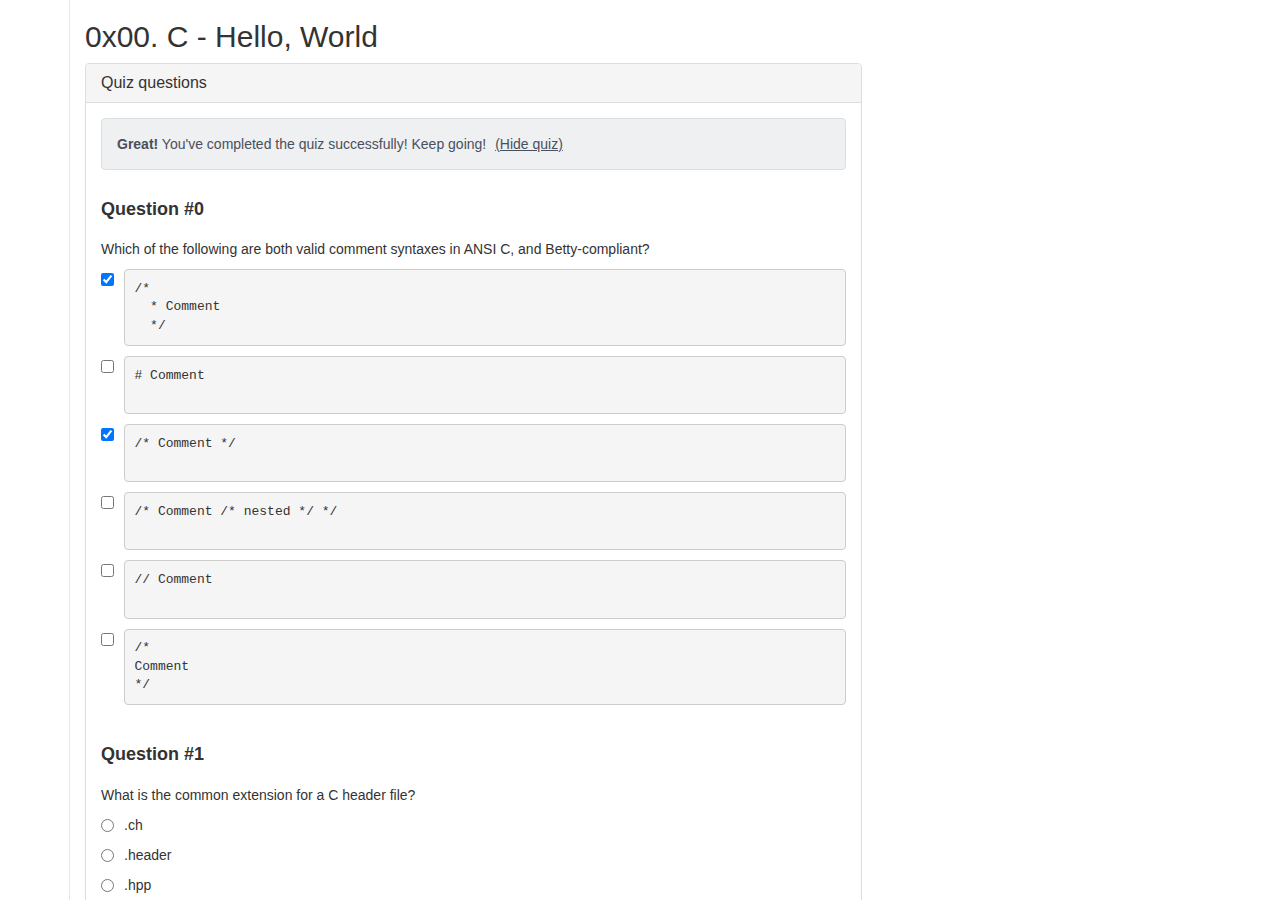
==== commit 1ca9c20c: "analytics" ====
--- a/index.html
+++ b/index.html
@@ -27,12 +27,21 @@
 
   <!-- Styles -->
   <link rel="stylesheet" href="./quiz.css" />
+
+  <!-- Google tag (gtag.js) -->
+  <script async src="https://www.googletagmanager.com/gtag/js?id=G-66CRK9E2GM"></script>
+  <script>
+    window.dataLayer = window.dataLayer || [];
+    function gtag(){dataLayer.push(arguments);}
+    gtag('js', new Date());
+
+    gtag('config', 'G-66CRK9E2GM');
+  </script>
 </head>
 
 <body>
   <div class="hidden-xs navigation sidebar" style="width: 70px"></div>
   <main>
-    <div class="navbarbg"></div>
     <div class="col-xs-12 col-md-10 col-lg-8 contains-images">
       <div>
         <h2>0x00. C - Hello, World</h2>
@@ -11456,6 +11465,7 @@
           </div>
         </div>
       </div>
+      <div class="navbarbg"></div>
   </main>
   <script>
     //navbar
@@ -11463,7 +11473,7 @@
     var navbarbg = document.querySelector('.navbarbg');
     for(let i=0;i<headersList.length;i++){
       const h2 = headersList[i]
-      h2.id =h2.textContent.replace(/ /g,"_")
+      h2.id =h2.textContent.replace(/ /g,"")
       const link = document.createElement('a');
       link.textContent =h2.textContent;
       link.href = '#' + h2.id;
--- a/quiz.css
+++ b/quiz.css
@@ -1 +1 @@
-html{font-family:sans-serif;-ms-text-size-adjust:100%;-webkit-text-size-adjust:100%}body{margin:0}header,main,section,summary{display:block}[hidden]{display:none}a{background-color:transparent}a:active,a:hover{outline:0}b,strong{font-weight:700}h1{font-size:2em;margin:.67em 0}sub{font-size:75%;line-height:0;position:relative;vertical-align:baseline}sub{bottom:-.25em}pre{overflow:auto}code,pre{font-family:monospace,monospace;font-size:1em}input,select{color:inherit;font:inherit;margin:0}select{text-transform:none}html input[type=button],input[type=reset],input[type=submit]{-webkit-appearance:button;cursor:pointer}html input[disabled]{cursor:default}input::-moz-focus-inner{border:0;padding:0}input{line-height:normal}input[type=checkbox],input[type=radio]{box-sizing:border-box;padding:0}input[type=number]::-webkit-inner-spin-button,input[type=number]::-webkit-outer-spin-button{height:auto}input[type=search]{-webkit-appearance:textfield;box-sizing:content-box}input[type=search]::-webkit-search-cancel-button,input[type=search]::-webkit-search-decoration{-webkit-appearance:none}table{border-collapse:collapse;border-spacing:0}@media print{*,:after,:before{color:#000!important;text-shadow:none!important;background:0 0!important;box-shadow:none!important}a,a:visited{text-decoration:underline}a[href]:after{content:" (" attr(href) ")"}a[href^="#"]:after,a[href^="javascript:"]:after{content:""}pre{border:1px solid #999;page-break-inside:avoid}h2,h3,p{orphans:3;widows:3}h2,h3{page-break-after:avoid}.label{border:1px solid #000}.table{border-collapse:collapse!important}}*{-webkit-box-sizing:border-box;-moz-box-sizing:border-box;box-sizing:border-box}:after,:before{-webkit-box-sizing:border-box;-moz-box-sizing:border-box;box-sizing:border-box}html{font-size:10px;-webkit-tap-highlight-color:transparent}body{font-family:aktiv-grotesk,sans-serif;font-size:14px;line-height:1.428571429;color:#333;background-color:#fff}input,select{font-family:inherit;font-size:inherit;line-height:inherit}a{color:#db3e3e;text-decoration:none}a:focus,a:hover{color:#ac2020;text-decoration:underline}a:focus{outline:5px auto -webkit-focus-ring-color;outline-offset:-2px}[role=button]{cursor:pointer}.h1,.h2,.h3,.h4,.h5,.h6,h1,h2,h3,h4,h5,h6{font-family:inherit;font-weight:500;line-height:1.1;color:inherit}.h1,.h2,.h3,h1,h2,h3{margin-top:20px;margin-bottom:10px}.h4,.h5,.h6,h4,h5,h6{margin-top:10px;margin-bottom:10px}.h1,h1{font-size:36px}.h2,h2{font-size:30px}.h3,h3{font-size:24px}.h4,h4{font-size:18px}.h5,h5{font-size:14px}.h6,h6{font-size:12px}p{margin:0 0 10px}.text-success{color:#3c763d}a.text-success:focus,a.text-success:hover{color:#2b542c}.text-info{color:#98a3ae}a.text-info:focus,a.text-info:hover{color:#7b8a98}ul{margin-top:0;margin-bottom:10px}ul ul{margin-bottom:0}dd{line-height:1.428571429}dd{margin-left:0}address{margin-bottom:20px;font-style:normal;line-height:1.428571429}code,pre{font-family:Menlo,Monaco,Consolas,"Courier New",monospace}code{padding:2px 4px;font-size:90%;color:#c7254e;background-color:#f9f2f4;border-radius:4px}pre{display:block;padding:9.5px;margin:0 0 10px;font-size:13px;line-height:1.428571429;color:#333;word-break:break-all;word-wrap:break-word;background-color:#f5f5f5;border:1px solid #ccc;border-radius:4px}pre code{padding:0;font-size:inherit;color:inherit;white-space:pre-wrap;background-color:transparent;border-radius:0}.container{padding-right:15px;padding-left:15px;margin-right:auto;margin-left:auto}.container:after,.container:before{display:table;content:" "}.container:after{clear:both}@media (min-width:768px){.container{width:750px}}@media (min-width:992px){.container{width:970px}}@media (min-width:1200px){.container{width:1170px}}.col-lg-1,.col-lg-10,.col-lg-11,.col-lg-12,.col-lg-2,.col-lg-3,.col-lg-4,.col-lg-5,.col-lg-6,.col-lg-7,.col-lg-8,.col-lg-9,.col-md-1,.col-md-10,.col-md-11,.col-md-12,.col-md-2,.col-md-3,.col-md-4,.col-md-5,.col-md-6,.col-md-7,.col-md-8,.col-md-9,.col-xs-1,.col-xs-10,.col-xs-11,.col-xs-12,.col-xs-2,.col-xs-3,.col-xs-4,.col-xs-5,.col-xs-6,.col-xs-7,.col-xs-8,.col-xs-9{position:relative;min-height:1px;padding-right:15px;padding-left:15px}.col-xs-1,.col-xs-10,.col-xs-11,.col-xs-12,.col-xs-2,.col-xs-3,.col-xs-4,.col-xs-5,.col-xs-6,.col-xs-7,.col-xs-8,.col-xs-9{float:left}.col-xs-1{width:8.3333333333%}.col-xs-2{width:16.6666666667%}.col-xs-3{width:25%}.col-xs-4{width:33.3333333333%}.col-xs-5{width:41.6666666667%}.col-xs-6{width:50%}.col-xs-7{width:58.3333333333%}.col-xs-8{width:66.6666666667%}.col-xs-9{width:75%}.col-xs-10{width:83.3333333333%}.col-xs-11{width:91.6666666667%}.col-xs-12{width:100%}.col-xs-push-0{left:auto}.col-xs-push-1{left:8.3333333333%}.col-xs-push-2{left:16.6666666667%}.col-xs-push-3{left:25%}.col-xs-push-4{left:33.3333333333%}.col-xs-push-5{left:41.6666666667%}.col-xs-push-6{left:50%}.col-xs-push-7{left:58.3333333333%}.col-xs-push-8{left:66.6666666667%}.col-xs-push-9{left:75%}.col-xs-push-10{left:83.3333333333%}.col-xs-push-11{left:91.6666666667%}.col-xs-push-12{left:100%}@media (min-width:992px){.col-md-1,.col-md-10,.col-md-11,.col-md-12,.col-md-2,.col-md-3,.col-md-4,.col-md-5,.col-md-6,.col-md-7,.col-md-8,.col-md-9{float:left}.col-md-1{width:8.3333333333%}.col-md-2{width:16.6666666667%}.col-md-3{width:25%}.col-md-4{width:33.3333333333%}.col-md-5{width:41.6666666667%}.col-md-6{width:50%}.col-md-7{width:58.3333333333%}.col-md-8{width:66.6666666667%}.col-md-9{width:75%}.col-md-10{width:83.3333333333%}.col-md-11{width:91.6666666667%}.col-md-12{width:100%}.col-md-push-0{left:auto}.col-md-push-1{left:8.3333333333%}.col-md-push-2{left:16.6666666667%}.col-md-push-3{left:25%}.col-md-push-4{left:33.3333333333%}.col-md-push-5{left:41.6666666667%}.col-md-push-6{left:50%}.col-md-push-7{left:58.3333333333%}.col-md-push-8{left:66.6666666667%}.col-md-push-9{left:75%}.col-md-push-10{left:83.3333333333%}.col-md-push-11{left:91.6666666667%}.col-md-push-12{left:100%}}@media (min-width:1200px){.col-lg-1,.col-lg-10,.col-lg-11,.col-lg-12,.col-lg-2,.col-lg-3,.col-lg-4,.col-lg-5,.col-lg-6,.col-lg-7,.col-lg-8,.col-lg-9{float:left}.col-lg-1{width:8.3333333333%}.col-lg-2{width:16.6666666667%}.col-lg-3{width:25%}.col-lg-4{width:33.3333333333%}.col-lg-5{width:41.6666666667%}.col-lg-6{width:50%}.col-lg-7{width:58.3333333333%}.col-lg-8{width:66.6666666667%}.col-lg-9{width:75%}.col-lg-10{width:83.3333333333%}.col-lg-11{width:91.6666666667%}.col-lg-12{width:100%}.col-lg-push-0{left:auto}.col-lg-push-1{left:8.3333333333%}.col-lg-push-2{left:16.6666666667%}.col-lg-push-3{left:25%}.col-lg-push-4{left:33.3333333333%}.col-lg-push-5{left:41.6666666667%}.col-lg-push-6{left:50%}.col-lg-push-7{left:58.3333333333%}.col-lg-push-8{left:66.6666666667%}.col-lg-push-9{left:75%}.col-lg-push-10{left:83.3333333333%}.col-lg-push-11{left:91.6666666667%}.col-lg-push-12{left:100%}}table{background-color:transparent}table col[class*=col-]{position:static;display:table-column;float:none}.table{width:100%;max-width:100%;margin-bottom:20px}.table .table{background-color:#fff}label{display:inline-block;max-width:100%;margin-bottom:5px;font-weight:700}input[type=search]{-webkit-box-sizing:border-box;-moz-box-sizing:border-box;box-sizing:border-box;-webkit-appearance:none;appearance:none}input[type=checkbox],input[type=radio]{margin:4px 0 0;line-height:normal}input.disabled[type=checkbox],input.disabled[type=radio],input[type=checkbox][disabled],input[type=radio][disabled]{cursor:not-allowed}input[type=file]{display:block}input[type=range]{display:block;width:100%}select[multiple],select[size]{height:auto}input[type=checkbox]:focus,input[type=file]:focus,input[type=radio]:focus{outline:5px auto -webkit-focus-ring-color;outline-offset:-2px}output{display:block;padding-top:7px;font-size:14px;line-height:1.428571429;color:#555}@media screen and (-webkit-min-device-pixel-ratio:0){input.input-lg[type=date],input.input-lg[type=datetime-local],input.input-lg[type=month],input.input-lg[type=time]{line-height:46px}}.checkbox,.radio{position:relative;display:block;margin-top:10px;margin-bottom:10px}.checkbox.disabled label,.radio.disabled label{cursor:not-allowed}.checkbox label,.radio label{min-height:20px;padding-left:20px;margin-bottom:0;font-weight:400;cursor:pointer}.checkbox input[type=checkbox],.radio input[type=radio]{position:absolute;margin-left:-20px}.checkbox+.checkbox,.radio+.radio{margin-top:-5px}.input-lg{height:46px;padding:10px 16px;font-size:18px;line-height:1.3333333;border-radius:6px}select.input-lg{height:46px;line-height:46px}select.input-lg[multiple]{height:auto}.collapse{display:none}.collapse.in{display:block}.open>a{outline:0}.label{display:inline;padding:.2em .6em .3em;font-size:75%;font-weight:700;line-height:1;color:#fff;text-align:center;white-space:nowrap;vertical-align:baseline;border-radius:.25em}.label:empty{display:none}a.label:focus,a.label:hover{color:#fff;text-decoration:none;cursor:pointer}.label-default{background-color:#777}.label-default[href]:focus,.label-default[href]:hover{background-color:#5e5e5e}.label-success{background-color:#5cb85c}.label-success[href]:focus,.label-success[href]:hover{background-color:#449d44}.label-info{background-color:#98a3ae}.label-info[href]:focus,.label-info[href]:hover{background-color:#7b8a98}.alert{padding:15px;margin-bottom:20px;border:1px solid transparent;border-radius:4px}.alert h4{margin-top:0;color:inherit}.alert .alert-link{font-weight:700}.alert>p,.alert>ul{margin-bottom:0}.alert>p+p{margin-top:5px}.alert-success{color:#3c763d;background-color:#dff0d8;border-color:#d6e9c6}.alert-success .alert-link{color:#2b542c}.alert-info{color:#4b4f5d;background-color:#eef0f1;border-color:#dadfe2}.alert-info .alert-link{color:#7b8a98}@-webkit-keyframes progress-bar-stripes{from{background-position:40px 0}to{background-position:0 0}}@keyframes progress-bar-stripes{from{background-position:40px 0}to{background-position:0 0}}.panel{margin-bottom:20px;background-color:#fff;border:1px solid transparent;border-radius:4px;-webkit-box-shadow:0 1px 1px rgba(0,0,0,.05);box-shadow:0 1px 1px rgba(0,0,0,.05)}.panel-body{padding:15px}.panel-body:after,.panel-body:before{display:table;content:" "}.panel-body:after{clear:both}.panel-heading{padding:10px 15px;border-bottom:1px solid transparent;border-top-left-radius:3px;border-top-right-radius:3px}.panel-title{margin-top:0;margin-bottom:0;font-size:16px;color:inherit}.panel-title>a{color:inherit}.panel>.panel-collapse>.table,.panel>.table{margin-bottom:0}.panel>.table:first-child{border-top-left-radius:3px;border-top-right-radius:3px}.panel>.table:first-child>tbody:first-child>tr:first-child,.panel>.table:first-child>thead:first-child>tr:first-child{border-top-left-radius:3px;border-top-right-radius:3px}.panel>.table:last-child{border-bottom-right-radius:3px;border-bottom-left-radius:3px}.panel>.table:last-child>tbody:last-child>tr:last-child,.panel>.table:last-child>tfoot:last-child>tr:last-child{border-bottom-right-radius:3px;border-bottom-left-radius:3px}.panel>.panel-body+.table,.panel>.table+.panel-body{border-top:1px solid #ddd}.panel-default{border-color:#ddd}.panel-default>.panel-heading{color:#333;background-color:#f5f5f5;border-color:#ddd}.panel-default>.panel-heading+.panel-collapse>.panel-body{border-top-color:#ddd}.panel-success{border-color:#d6e9c6}.panel-success>.panel-heading{color:#3c763d;background-color:#dff0d8;border-color:#d6e9c6}.panel-success>.panel-heading+.panel-collapse>.panel-body{border-top-color:#d6e9c6}.panel-info{border-color:#dadfe2}.panel-info>.panel-heading{color:#98a3ae;background-color:#eef0f1;border-color:#dadfe2}.panel-info>.panel-heading+.panel-collapse>.panel-body{border-top-color:#dadfe2}.clearfix:after,.clearfix:before{display:table;content:" "}.clearfix:after{clear:both}.hide{display:none!important}.show{display:block!important}.text-hide{font:0/0 a;color:transparent;text-shadow:none;background-color:transparent;border:0}.hidden{display:none!important}@media (max-width:767px){.hidden-xs{display:none!important}}@media (min-width:992px) and (max-width:1199px){.hidden-md{display:none!important}}@media (min-width:1200px){.hidden-lg{display:none!important}}@media print{.hidden-print{display:none!important}}@-webkit-keyframes blink{0%{border-color:#ededed}100%{border-color:#b94a48}}@-moz-keyframes blink{0%{border-color:#ededed}100%{border-color:#b94a48}}@keyframes blink{0%{border-color:#ededed}100%{border-color:#b94a48}}@-moz-keyframes blink{50%{background-color:transparent}}@-webkit-keyframes blink{50%{background-color:transparent}}@keyframes blink{50%{background-color:transparent}}@keyframes a{40%{opacity:1;transform:scale3d(.475,.475,.475) translate3d(42px,0,0)}to{opacity:0;transform:scale(.1) translate3d(-2000px,0,0);transform-origin:left center}}@keyframes b{0%{background-position:64px 0}to{background-position:0 0}}@-webkit-keyframes fa-spin{0%{-webkit-transform:rotate(0);transform:rotate(0)}100%{-webkit-transform:rotate(359deg);transform:rotate(359deg)}}@keyframes fa-spin{0%{-webkit-transform:rotate(0);transform:rotate(0)}100%{-webkit-transform:rotate(359deg);transform:rotate(359deg)}}.student-list{margin-bottom:24px;margin-top:-12px}.student{font-size:16px;font-weight:700;line-height:28px}.d-block{display:block!important}.float-end{float:right!important}.my-2{margin-bottom:10px!important;margin-top:10px!important}.p-0{padding:0!important}.p-1{padding:4px!important}.p-2{padding:10px!important}.p-3{padding:1rem!important}.p-4{padding:1.5rem!important}.p-5{padding:2rem!important}.px-2{padding-left:10px!important;padding-right:10px!important}.px-5{padding-left:2rem!important;padding-right:2rem!important}.py-2{padding-bottom:.5rem!important;padding-top:.5rem!important}.py-3{padding-bottom:1rem!important;padding-top:1rem!important}.panel{overflow:hidden}.panel.panel-default{box-shadow:none}.panel.panel-default .panel-heading .panel-title{color:#333}.panel>div>.alert,.panel>div>.table{margin-bottom:0}body,html{height:100%;min-height:100%}@media (max-width:375px){body{-webkit-overflow-scrolling:touch;overflow-y:scroll}}main{height:100%;overflow-y:auto;padding-left:0}@media (max-width:768px){main{padding-top:50px}}@media (min-width:768px){main{margin-left:70px}}@keyframes sk-bouncedelay{0%,100%,80%{transform:scale(0)}40%{transform:scale(1)}}[readonly=readonly]{pointer-events:none;user-select:none}@keyframes flickerAnimation{0%{opacity:1}50%{opacity:0}100%{opacity:1}}@keyframes blink_effect{0%{visibility:hidden}50%{visibility:hidden}100%{visibility:visible}}.no-project{background-color:#fcf8e3!important;border-bottom:2px solid #f0ad4e!important;color:#222!important}.navigation>ul{list-style:none}.navigation>ul>li{margin:13px 0}.navigation>ul>li>div{margin:13px 0}.navigation>ul>li a{align-items:center;color:inherit;display:flex;text-decoration:none}.navigation>ul>li a:active,.navigation>ul>li a:hover{text-decoration:none}.navigation>ul>li a .image{align-items:center;border-radius:15px;color:#98a3ae;display:flex;font-size:20px;height:44px;justify-content:center;margin:auto;width:44px}@media (max-width:768px){.navigation>ul>li a .image{margin:0 20px 0 0}}.navigation>ul>li a .image:hover{background-color:#db3e3e;color:#eee}.navigation>ul>li a .image{padding:10px}@media print{main{overflow-y:visible}.no-print{display:none}}@media (max-width:420px){.project .project-header .panel-body{flex-wrap:wrap}}#form-project #quiz .quiz_question_answers .quiz_question_answers_add{color:red;cursor:pointer}.quiz_questions_show_container h4.quiz_question{font-weight:700;margin-bottom:20px}.quiz_questions_show_container .quiz_question_item_container{margin-top:20px}.quiz_questions_show_container .quiz_question_item_container>:only-child{margin-left:-20px;padding-left:20px}.quiz_questions_show_container .quiz_question_item_container>.wrong:only-child{border-bottom-left-radius:6px;border-left:8px solid #d9534f;border-top-left-radius:6px;padding-left:12px}.quiz_questions_show_container .quiz_question_item_container>.wrong:only-child h4.quiz_question{color:#d9534f}.quiz_questions_show_container .quiz_question_item_container>.wrong:only-child .quiz_question_answers input[type=checkbox]:checked+label{color:#d9534f}.quiz_questions_show_container .quiz_question_answers{list-style-type:none;padding:0}.quiz_questions_show_container .quiz_question_answers input[type=checkbox],.quiz_questions_show_container .quiz_question_answers input[type=radio]{float:left;margin:4px 10px 0 0}.quiz_questions_show_container .quiz_question_answers label{display:inherit;font-weight:inherit;margin-bottom:unset;max-width:unset}#quiz_questions_collapse_toggle{cursor:pointer;margin:0 5px;text-decoration:underline}input[data-type=comment]{display:inline-block;margin-left:3px;width:84%}.sidebar{background:#fff;border-right:1px solid #e5e6e6;bottom:0;-ms-overflow-style:none;overflow-y:scroll;padding-top:20px;position:absolute;scrollbar-width:none;text-align:center;top:0;width:70px}.sidebar::-webkit-scrollbar{display:none}.sidebar>ul{margin-bottom:140px;margin-top:70px;padding:0 10px}.sidebar>ul>li:last-child{background:#fff;border-right:1px solid #eee;border-top:1px solid #eee;bottom:0;left:0;margin-bottom:0;position:fixed;width:70px}+html{font-family:sans-serif;-ms-text-size-adjust:100%;-webkit-text-size-adjust:100%}body{margin:0}main,section{display:block}strong{font-weight:700}pre{overflow:auto}code,pre{font-family:monospace,monospace;font-size:1em}input{color:inherit;font:inherit;margin:0}input::-moz-focus-inner{border:0;padding:0}input{line-height:normal}input[type=checkbox],input[type=radio]{box-sizing:border-box;padding:0}@media print{*,:after,:before{color:#000!important;text-shadow:none!important;background:0 0!important;box-shadow:none!important}pre{border:1px solid #999;page-break-inside:avoid}h2,h3,p{orphans:3;widows:3}h2,h3{page-break-after:avoid}}*{-webkit-box-sizing:border-box;-moz-box-sizing:border-box;box-sizing:border-box}:after,:before{-webkit-box-sizing:border-box;-moz-box-sizing:border-box;box-sizing:border-box}html{font-size:10px;-webkit-tap-highlight-color:transparent}body{font-family:aktiv-grotesk,sans-serif;font-size:14px;line-height:1.428571429;color:#333;background-color:#fff}input{font-family:inherit;font-size:inherit;line-height:inherit}h2,h3,h4{font-family:inherit;font-weight:500;line-height:1.1;color:inherit}h2,h3{margin-top:20px;margin-bottom:10px}h4{margin-top:10px;margin-bottom:10px}h2{font-size:30px}h3{font-size:24px}h4{font-size:18px}p{margin:0 0 10px}ul{margin-top:0;margin-bottom:10px}code,pre{font-family:Menlo,Monaco,Consolas,"Courier New",monospace}code{padding:2px 4px;font-size:90%;color:#c7254e;background-color:#f9f2f4;border-radius:4px}pre{display:block;padding:9.5px;margin:0 0 10px;font-size:13px;line-height:1.428571429;color:#333;word-break:break-all;word-wrap:break-word;background-color:#f5f5f5;border:1px solid #ccc;border-radius:4px}pre code{padding:0;font-size:inherit;color:inherit;white-space:pre-wrap;background-color:transparent;border-radius:0}.col-lg-8,.col-md-10,.col-xs-12{position:relative;min-height:1px;padding-right:15px;padding-left:15px}.col-xs-12{float:left}.col-xs-12{width:100%}@media (min-width:992px){.col-md-10{float:left}.col-md-10{width:83.3333333333%}}@media (min-width:1200px){.col-lg-8{float:left}.col-lg-8{width:66.6666666667%}}label{display:inline-block;max-width:100%;margin-bottom:5px;font-weight:700}input[type=checkbox],input[type=radio]{margin:4px 0 0;line-height:normal}input[type=checkbox]:focus,input[type=radio]:focus{outline:5px auto -webkit-focus-ring-color;outline-offset:-2px}.alert{padding:15px;margin-bottom:20px;border:1px solid transparent;border-radius:4px}.alert h4{margin-top:0;color:inherit}.alert>p{margin-bottom:0}.alert-info{color:#4b4f5d;background-color:#eef0f1;border-color:#dadfe2}.panel{margin-bottom:20px;background-color:#fff;border:1px solid transparent;border-radius:4px;-webkit-box-shadow:0 1px 1px rgba(0,0,0,.05);box-shadow:0 1px 1px rgba(0,0,0,.05)}.panel-body{padding:15px}.panel-body:after,.panel-body:before{display:table;content:" "}.panel-body:after{clear:both}.panel-heading{padding:10px 15px;border-bottom:1px solid transparent;border-top-left-radius:3px;border-top-right-radius:3px}.panel-title{margin-top:0;margin-bottom:0;font-size:16px;color:inherit}.panel-default{border-color:#ddd}.panel-default>.panel-heading{color:#333;background-color:#f5f5f5;border-color:#ddd}.clearfix:after,.clearfix:before{display:table;content:" "}.clearfix:after{clear:both}@media (max-width:767px){.hidden-xs{display:none!important}}.panel{overflow:hidden}.panel.panel-default{box-shadow:none}.panel.panel-default .panel-heading .panel-title{color:#333}.panel>div>.alert{margin-bottom:0}body,html{height:100%;min-height:100%}@media (max-width:375px){body{-webkit-overflow-scrolling:touch;overflow-y:scroll}}main{height:100%;overflow-y:auto;padding-left:0}@media (max-width:768px){main{padding-top:50px}}@media (min-width:768px){main{margin-left:70px}}@media print{main{overflow-y:visible}}.quiz_questions_show_container h4.quiz_question{font-weight:700;margin-bottom:20px}.quiz_questions_show_container .quiz_question_item_container{margin-top:20px}.quiz_questions_show_container .quiz_question_item_container>:only-child{margin-left:-20px;padding-left:20px}.quiz_questions_show_container .quiz_question_answers{list-style-type:none;padding:0}.quiz_questions_show_container .quiz_question_answers input[type=checkbox],.quiz_questions_show_container .quiz_question_answers input[type=radio]{float:left;margin:4px 10px 0 0}.quiz_questions_show_container .quiz_question_answers label{display:inherit;font-weight:inherit;margin-bottom:unset;max-width:unset}#quiz_questions_collapse_toggle{cursor:pointer;margin:0 5px;text-decoration:underline}.sidebar{background:#fff;border-right:1px solid #e5e6e6;bottom:0;-ms-overflow-style:none;overflow-y:scroll;padding-top:20px;position:absolute;scrollbar-width:none;text-align:center;top:0;width:70px}.sidebar::-webkit-scrollbar{display:none}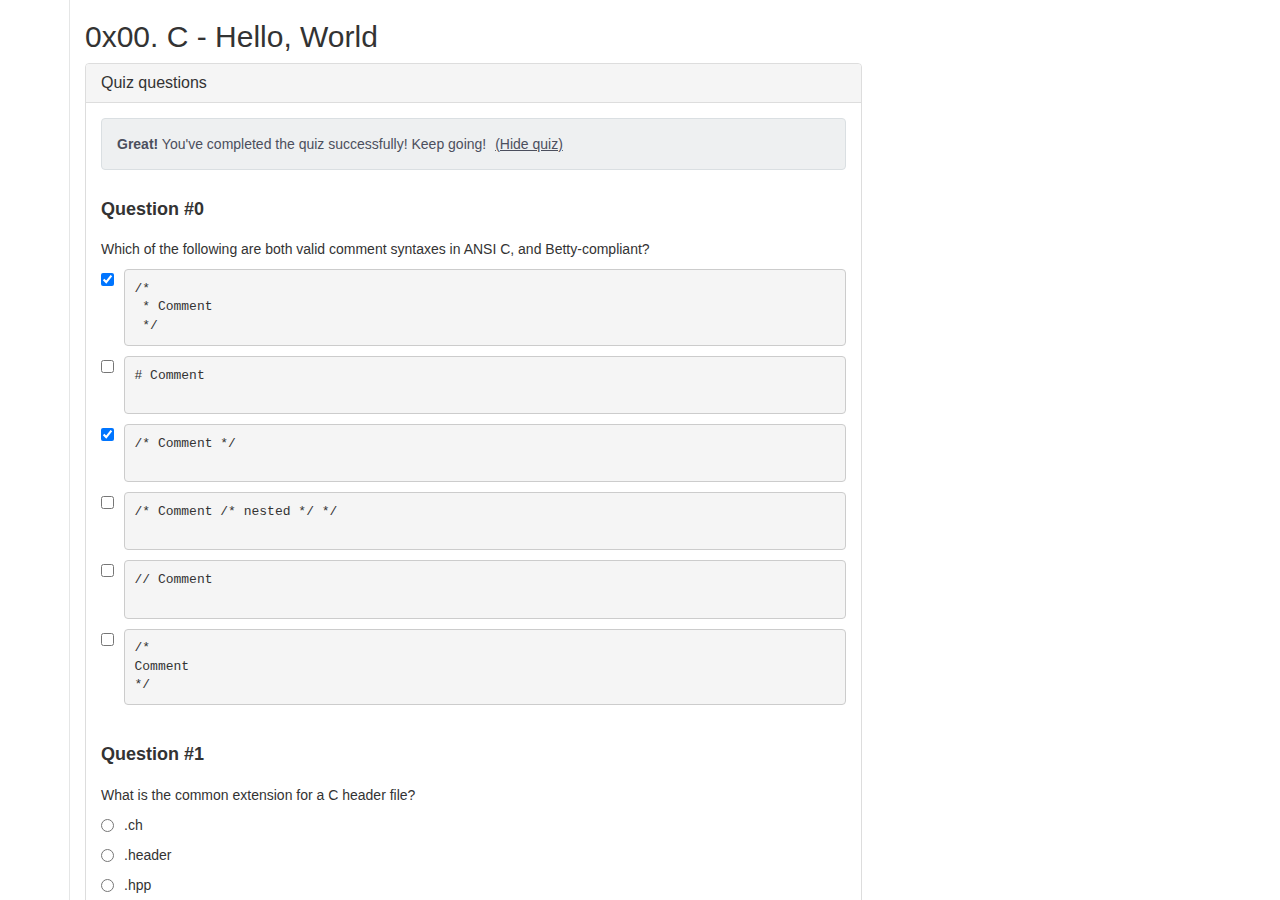
==== commit 05bb7423: "remove comments" ====
--- a/index.html
+++ b/index.html
@@ -62,20 +62,18 @@
                 <div class="clearfix" id="quiz_question-363">
                   <h4 class="quiz_question">Question #0</h4>
 
-                  <!-- Quiz question Body -->
                   <p>
                     Which of the following are both valid comment syntaxes in
                     ANSI C, and Betty-compliant?
                   </p>
 
-                  <!-- Quiz question Answers -->
                   <ul class="quiz_question_answers" data-question-id="363">
                     <li class="">
                       <label>
                         <input type="checkbox" name="363" checked="checked" />
                         <pre><code>/*
-  * Comment
-  */
+ * Comment
+ */
 </code></pre>
                       </label>
                     </li>
@@ -123,17 +121,14 @@
                     </li>
                   </ul>
 
-                  <!-- Quiz question Tips -->
                 </div>
               </div>
               <div class="quiz_question_item_container" data-role="quiz_question361" data-position="3">
                 <div class="clearfix" id="quiz_question-361">
                   <h4 class="quiz_question">Question #1</h4>
 
-                  <!-- Quiz question Body -->
                   <p>What is the common extension for a C header file?</p>
 
-                  <!-- Quiz question Answers -->
                   <ul class="quiz_question_answers" data-question-id="361">
                     <li class="">
                       <label>
@@ -164,20 +159,17 @@
                     </li>
                   </ul>
 
-                  <!-- Quiz question Tips -->
                 </div>
               </div>
               <div class="quiz_question_item_container" data-role="quiz_question371" data-position="7">
                 <div class="clearfix" id="quiz_question-371">
                   <h4 class="quiz_question">Question #2</h4>
 
-                  <!-- Quiz question Body -->
                   <p>
                     What are the different steps to form an executable file
                     from C source code
                   </p>
 
-                  <!-- Quiz question Answers -->
                   <ul class="quiz_question_answers" data-question-id="371">
                     <li class="">
                       <label>
@@ -217,17 +209,14 @@
                     </li>
                   </ul>
 
-                  <!-- Quiz question Tips -->
                 </div>
               </div>
               <div class="quiz_question_item_container" data-role="quiz_question359" data-position="1">
                 <div class="clearfix" id="quiz_question-359">
                   <h4 class="quiz_question">Question #3</h4>
 
-                  <!-- Quiz question Body -->
                   <p>In which category belongs the C programming language?</p>
 
-                  <!-- Quiz question Answers -->
                   <ul class="quiz_question_answers" data-question-id="359">
                     <li class="">
                       <label>
@@ -244,17 +233,14 @@
                     </li>
                   </ul>
 
-                  <!-- Quiz question Tips -->
                 </div>
               </div>
               <div class="quiz_question_item_container" data-role="quiz_question362" data-position="4">
                 <div class="clearfix" id="quiz_question-362">
                   <h4 class="quiz_question">Question #4</h4>
 
-                  <!-- Quiz question Body -->
                   <p>Which command can be used to compile a C source file?</p>
 
-                  <!-- Quiz question Answers -->
                   <ul class="quiz_question_answers" data-question-id="362">
                     <li class="">
                       <label>
@@ -278,17 +264,14 @@
                     </li>
                   </ul>
 
-                  <!-- Quiz question Tips -->
                 </div>
               </div>
               <div class="quiz_question_item_container" data-role="quiz_question360" data-position="2">
                 <div class="clearfix" id="quiz_question-360">
                   <h4 class="quiz_question">Question #5</h4>
 
-                  <!-- Quiz question Body -->
                   <p>What is the common extension for a C source file?</p>
 
-                  <!-- Quiz question Answers -->
                   <ul class="quiz_question_answers" data-question-id="360">
                     <li class="">
                       <label>
@@ -319,7 +302,6 @@
                     </li>
                   </ul>
 
-                  <!-- Quiz question Tips -->
                 </div>
               </div>
             </section>
@@ -345,7 +327,6 @@
                 <div class="clearfix" id="quiz_question-373">
                   <h4 class="quiz_question">Question #0</h4>
 
-                  <!-- Quiz question Body -->
                   <p>
                     Which of the following are valid
                     <code>for</code> statements in ANSI C and Betty-compliant?
@@ -355,7 +336,6 @@
 
                   <p>Please select all correct answers</p>
 
-                  <!-- Quiz question Answers -->
                   <ul class="quiz_question_answers" data-question-id="373">
                     <li class="">
                       <label>
@@ -413,17 +393,14 @@
                     </li>
                   </ul>
 
-                  <!-- Quiz question Tips -->
                 </div>
               </div>
               <div class="quiz_question_item_container" data-role="quiz_question370" data-position="3">
                 <div class="clearfix" id="quiz_question-370">
                   <h4 class="quiz_question">Question #1</h4>
 
-                  <!-- Quiz question Body -->
                   <p>What is the size of the <code>float</code> data type?</p>
 
-                  <!-- Quiz question Answers -->
                   <ul class="quiz_question_answers" data-question-id="370">
                     <li class="">
                       <label>
@@ -454,14 +431,12 @@
                     </li>
                   </ul>
 
-                  <!-- Quiz question Tips -->
                 </div>
               </div>
               <div class="quiz_question_item_container" data-role="quiz_question374" data-position="6">
                 <div class="clearfix" id="quiz_question-374">
                   <h4 class="quiz_question">Question #2</h4>
 
-                  <!-- Quiz question Body -->
                   <p>
                     Which of the following are valid <code>while</code> or
                     <code>do/while</code> statements in ANSI C and
@@ -471,7 +446,6 @@
 
                   <p>Please select all correct answers</p>
 
-                  <!-- Quiz question Answers -->
                   <ul class="quiz_question_answers" data-question-id="374">
                     <li class="">
                       <label>
@@ -546,20 +520,17 @@
                     </li>
                   </ul>
 
-                  <!-- Quiz question Tips -->
                 </div>
               </div>
               <div class="quiz_question_item_container" data-role="quiz_question368" data-position="1">
                 <div class="clearfix" id="quiz_question-368">
                   <h4 class="quiz_question">Question #3</h4>
 
-                  <!-- Quiz question Body -->
                   <p>
                     What is the size of the <code>unsigned int</code> data
                     type?
                   </p>
 
-                  <!-- Quiz question Answers -->
                   <ul class="quiz_question_answers" data-question-id="368">
                     <li class="">
                       <label>
@@ -590,14 +561,12 @@
                     </li>
                   </ul>
 
-                  <!-- Quiz question Tips -->
                 </div>
               </div>
               <div class="quiz_question_item_container" data-role="quiz_question372" data-position="4">
                 <div class="clearfix" id="quiz_question-372">
                   <h4 class="quiz_question">Question #4</h4>
 
-                  <!-- Quiz question Body -->
                   <p>
                     Which of the following are valid
                     <code>if</code> statements in ANSI C and Betty-compliant?
@@ -607,7 +576,6 @@
 
                   <p>Please select all correct answers</p>
 
-                  <!-- Quiz question Answers -->
                   <ul class="quiz_question_answers" data-question-id="372">
                     <li class="">
                       <label>
@@ -663,17 +631,14 @@
                     </li>
                   </ul>
 
-                  <!-- Quiz question Tips -->
                 </div>
               </div>
               <div class="quiz_question_item_container" data-role="quiz_question369" data-position="2">
                 <div class="clearfix" id="quiz_question-369">
                   <h4 class="quiz_question">Question #5</h4>
 
-                  <!-- Quiz question Body -->
                   <p>What is the size of the <code>char</code> data type?</p>
 
-                  <!-- Quiz question Answers -->
                   <ul class="quiz_question_answers" data-question-id="369">
                     <li class="">
                       <label>
@@ -704,7 +669,6 @@
                     </li>
                   </ul>
 
-                  <!-- Quiz question Tips -->
                 </div>
               </div>
             </section>
@@ -730,10 +694,8 @@
                 <div class="clearfix" id="quiz_question-379">
                   <h4 class="quiz_question">Question #0</h4>
 
-                  <!-- Quiz question Body -->
                   <p>What is the ASCII value of <code>0</code>?</p>
 
-                  <!-- Quiz question Answers -->
                   <ul class="quiz_question_answers" data-question-id="379">
                     <li class="">
                       <label>
@@ -757,17 +719,14 @@
                     </li>
                   </ul>
 
-                  <!-- Quiz question Tips -->
                 </div>
               </div>
               <div class="quiz_question_item_container" data-role="quiz_question384" data-position="10">
                 <div class="clearfix" id="quiz_question-384">
                   <h4 class="quiz_question">Question #1</h4>
 
-                  <!-- Quiz question Body -->
                   <p>What is the result of <code>12 % 10</code>?</p>
 
-                  <!-- Quiz question Answers -->
                   <ul class="quiz_question_answers" data-question-id="384">
                     <li class="">
                       <label>
@@ -798,17 +757,14 @@
                     </li>
                   </ul>
 
-                  <!-- Quiz question Tips -->
                 </div>
               </div>
               <div class="quiz_question_item_container" data-role="quiz_question377" data-position="3">
                 <div class="clearfix" id="quiz_question-377">
                   <h4 class="quiz_question">Question #2</h4>
 
-                  <!-- Quiz question Body -->
                   <p>What is the ASCII value of <code>a</code>?</p>
 
-                  <!-- Quiz question Answers -->
                   <ul class="quiz_question_answers" data-question-id="377">
                     <li class="">
                       <label>
@@ -839,17 +795,14 @@
                     </li>
                   </ul>
 
-                  <!-- Quiz question Tips -->
                 </div>
               </div>
               <div class="quiz_question_item_container" data-role="quiz_question382" data-position="8">
                 <div class="clearfix" id="quiz_question-382">
                   <h4 class="quiz_question">Question #3</h4>
 
-                  <!-- Quiz question Body -->
                   <p>What is the result of <code>12 % 2</code>?</p>
 
-                  <!-- Quiz question Answers -->
                   <ul class="quiz_question_answers" data-question-id="382">
                     <li class="">
                       <label>
@@ -873,17 +826,14 @@
                     </li>
                   </ul>
 
-                  <!-- Quiz question Tips -->
                 </div>
               </div>
               <div class="quiz_question_item_container" data-role="quiz_question381" data-position="7">
                 <div class="clearfix" id="quiz_question-381">
                   <h4 class="quiz_question">Question #4</h4>
 
-                  <!-- Quiz question Body -->
                   <p>What is the ASCII value of <code>5</code>?</p>
 
-                  <!-- Quiz question Answers -->
                   <ul class="quiz_question_answers" data-question-id="381">
                     <li class="">
                       <label>
@@ -907,17 +857,14 @@
                     </li>
                   </ul>
 
-                  <!-- Quiz question Tips -->
                 </div>
               </div>
               <div class="quiz_question_item_container" data-role="quiz_question380" data-position="6">
                 <div class="clearfix" id="quiz_question-380">
                   <h4 class="quiz_question">Question #5</h4>
 
-                  <!-- Quiz question Body -->
                   <p>What is the ASCII value of <code>-</code>?</p>
 
-                  <!-- Quiz question Answers -->
                   <ul class="quiz_question_answers" data-question-id="380">
                     <li class="">
                       <label>
@@ -941,17 +888,14 @@
                     </li>
                   </ul>
 
-                  <!-- Quiz question Tips -->
                 </div>
               </div>
               <div class="quiz_question_item_container" data-role="quiz_question375" data-position="1">
                 <div class="clearfix" id="quiz_question-375">
                   <h4 class="quiz_question">Question #6</h4>
 
-                  <!-- Quiz question Body -->
                   <p>Which of these loop statements don’t exist?</p>
 
-                  <!-- Quiz question Answers -->
                   <ul class="quiz_question_answers" data-question-id="375">
                     <li class="">
                       <label>
@@ -996,17 +940,14 @@
                     </li>
                   </ul>
 
-                  <!-- Quiz question Tips -->
                 </div>
               </div>
               <div class="quiz_question_item_container" data-role="quiz_question378" data-position="4">
                 <div class="clearfix" id="quiz_question-378">
                   <h4 class="quiz_question">Question #7</h4>
 
-                  <!-- Quiz question Body -->
                   <p>What is the ASCII value of <code>J</code>?</p>
 
-                  <!-- Quiz question Answers -->
                   <ul class="quiz_question_answers" data-question-id="378">
                     <li class="">
                       <label>
@@ -1037,17 +978,14 @@
                     </li>
                   </ul>
 
-                  <!-- Quiz question Tips -->
                 </div>
               </div>
               <div class="quiz_question_item_container" data-role="quiz_question383" data-position="9">
                 <div class="clearfix" id="quiz_question-383">
                   <h4 class="quiz_question">Question #8</h4>
 
-                  <!-- Quiz question Body -->
                   <p>What is the result of <code>12 % 3</code>?</p>
 
-                  <!-- Quiz question Answers -->
                   <ul class="quiz_question_answers" data-question-id="383">
                     <li class="">
                       <label>
@@ -1078,17 +1016,14 @@
                     </li>
                   </ul>
 
-                  <!-- Quiz question Tips -->
                 </div>
               </div>
               <div class="quiz_question_item_container" data-role="quiz_question385" data-position="11">
                 <div class="clearfix" id="quiz_question-385">
                   <h4 class="quiz_question">Question #9</h4>
 
-                  <!-- Quiz question Body -->
                   <p>What is the result of <code>89 % 7</code>?</p>
 
-                  <!-- Quiz question Answers -->
                   <ul class="quiz_question_answers" data-question-id="385">
                     <li class="">
                       <label>
@@ -1119,17 +1054,14 @@
                     </li>
                   </ul>
 
-                  <!-- Quiz question Tips -->
                 </div>
               </div>
               <div class="quiz_question_item_container" data-role="quiz_question376" data-position="2">
                 <div class="clearfix" id="quiz_question-376">
                   <h4 class="quiz_question">Question #10</h4>
 
-                  <!-- Quiz question Body -->
                   <p>What is the ASCII value of <code>A</code>?</p>
 
-                  <!-- Quiz question Answers -->
                   <ul class="quiz_question_answers" data-question-id="376">
                     <li class="">
                       <label>
@@ -1160,7 +1092,6 @@
                     </li>
                   </ul>
 
-                  <!-- Quiz question Tips -->
                 </div>
               </div>
             </section>
@@ -1186,7 +1117,6 @@
                 <div class="clearfix" id="quiz_question-865">
                   <h4 class="quiz_question">Question #0</h4>
 
-                  <!-- Quiz question Body -->
                   <p>
                     The following code gives this output. What is the error?
                   </p>
@@ -1229,7 +1159,6 @@
 carrie@ubuntu:/debugging$
 </code></pre>
 
-                  <!-- Quiz question Answers -->
                   <ul class="quiz_question_answers" data-question-id="865">
                     <li class="">
                       <label>
@@ -1265,14 +1194,12 @@
                     </li>
                   </ul>
 
-                  <!-- Quiz question Tips -->
                 </div>
               </div>
               <div class="quiz_question_item_container" data-role="quiz_question863" data-position="1">
                 <div class="clearfix" id="quiz_question-863">
                   <h4 class="quiz_question">Question #1</h4>
 
-                  <!-- Quiz question Body -->
                   <p>Look at the following code.</p>
 
                   <pre><code>carrie@ubuntu:/debugging$ cat main.c
@@ -1317,7 +1244,6 @@
                     error that the compiler returns?
                   </p>
 
-                  <!-- Quiz question Answers -->
                   <ul class="quiz_question_answers" data-question-id="863">
                     <li class="">
                       <label>
@@ -1341,7 +1267,6 @@
                     </li>
                   </ul>
 
-                  <!-- Quiz question Tips -->
                   <div class="alert alert-info">
                     <h4>Tips:</h4>
                     <p>
@@ -1355,7 +1280,6 @@
                 <div class="clearfix" id="quiz_question-866">
                   <h4 class="quiz_question">Question #2</h4>
 
-                  <!-- Quiz question Body -->
                   <p>This code doesn’t work as intended.</p>
 
                   <pre><code>#include "main.h"
@@ -1430,7 +1354,6 @@
 }
 </code></pre>
 
-                  <!-- Quiz question Answers -->
                   <ul class="quiz_question_answers" data-question-id="866">
                     <li class="">
                       <label>
@@ -1475,14 +1398,12 @@
                     </li>
                   </ul>
 
-                  <!-- Quiz question Tips -->
                 </div>
               </div>
               <div class="quiz_question_item_container" data-role="quiz_question864" data-position="2">
                 <div class="clearfix" id="quiz_question-864">
                   <h4 class="quiz_question">Question #3</h4>
 
-                  <!-- Quiz question Body -->
                   <p>
                     The following code gives this incorrect output. Which of
                     the following statements about what is causing the error
@@ -1521,7 +1442,6 @@
 ^Ccarrie@ubuntu:/debugging$
 </code></pre>
 
-                  <!-- Quiz question Answers -->
                   <ul class="quiz_question_answers" data-question-id="864">
                     <li class="">
                       <label>
@@ -1554,7 +1474,6 @@
                     </li>
                   </ul>
 
-                  <!-- Quiz question Tips -->
                 </div>
               </div>
             </section>
@@ -1580,7 +1499,6 @@
                 <div class="clearfix" id="quiz_question-402">
                   <h4 class="quiz_question">Question #0</h4>
 
-                  <!-- Quiz question Body -->
                   <p>What is the output of the following piece of code?</p>
 
               <pre><code>int i;
@@ -1593,7 +1511,6 @@
 }
 </code></pre>
 
-                  <!-- Quiz question Answers -->
                   <ul class="quiz_question_answers" data-question-id="402">
                     <li class="">
                       <label>
@@ -1624,14 +1541,12 @@
                     </li>
                   </ul>
 
-                  <!-- Quiz question Tips -->
                 </div>
               </div>
               <div class="quiz_question_item_container" data-role="quiz_question400" data-position="3">
                 <div class="clearfix" id="quiz_question-400">
                   <h4 class="quiz_question">Question #1</h4>
 
-                  <!-- Quiz question Body -->
                   <p>What is the output of the following piece of code?</p>
 
                   <pre><code>int i;
@@ -1642,7 +1557,6 @@
 }
 </code></pre>
 
-                  <!-- Quiz question Answers -->
                   <ul class="quiz_question_answers" data-question-id="400">
                     <li class="">
                       <label>
@@ -1666,14 +1580,12 @@
                     </li>
                   </ul>
 
-                  <!-- Quiz question Tips -->
                 </div>
               </div>
               <div class="quiz_question_item_container" data-role="quiz_question405" data-position="8">
                 <div class="clearfix" id="quiz_question-405">
                   <h4 class="quiz_question">Question #2</h4>
 
-                  <!-- Quiz question Body -->
                   <p>What is the return value of the following function?</p>
 
                   <pre><code>int some_function(void)
@@ -1683,7 +1595,6 @@
 }
 </code></pre>
 
-                  <!-- Quiz question Answers -->
                   <ul class="quiz_question_answers" data-question-id="405">
                     <li class="">
                       <label>
@@ -1707,14 +1618,12 @@
                     </li>
                   </ul>
 
-                  <!-- Quiz question Tips -->
                 </div>
               </div>
               <div class="quiz_question_item_container" data-role="quiz_question404" data-position="7">
                 <div class="clearfix" id="quiz_question-404">
                   <h4 class="quiz_question">Question #3</h4>
 
-                  <!-- Quiz question Body -->
                   <p>What is the output of the following piece of code?</p>
 
                   <pre><code>int i;
@@ -1726,7 +1635,6 @@
 }
 </code></pre>
 
-                  <!-- Quiz question Answers -->
                   <ul class="quiz_question_answers" data-question-id="404">
                     <li class="">
                       <label>
@@ -1757,14 +1665,12 @@
                     </li>
                   </ul>
 
-                  <!-- Quiz question Tips -->
                 </div>
               </div>
               <div class="quiz_question_item_container" data-role="quiz_question403" data-position="6">
                 <div class="clearfix" id="quiz_question-403">
                   <h4 class="quiz_question">Question #4</h4>
 
-                  <!-- Quiz question Body -->
                   <p>What is the output of the following piece of code?</p>
 
                   <pre><code>int i;
@@ -1776,7 +1682,6 @@
 }
 </code></pre>
 
-                  <!-- Quiz question Answers -->
                   <ul class="quiz_question_answers" data-question-id="403">
                     <li class="">
                       <label>
@@ -1807,14 +1712,12 @@
                     </li>
                   </ul>
 
-                  <!-- Quiz question Tips -->
                 </div>
               </div>
               <div class="quiz_question_item_container" data-role="quiz_question398" data-position="1">
                 <div class="clearfix" id="quiz_question-398">
                   <h4 class="quiz_question">Question #5</h4>
 
-                  <!-- Quiz question Body -->
                   <p>What is the output of the following piece of code?</p>
 
                   <pre><code>int i;
@@ -1825,7 +1728,6 @@
 }
 </code></pre>
 
-                  <!-- Quiz question Answers -->
                   <ul class="quiz_question_answers" data-question-id="398">
                     <li class="">
                       <label>
@@ -1849,14 +1751,12 @@
                     </li>
                   </ul>
 
-                  <!-- Quiz question Tips -->
                 </div>
               </div>
               <div class="quiz_question_item_container" data-role="quiz_question401" data-position="4">
                 <div class="clearfix" id="quiz_question-401">
                   <h4 class="quiz_question">Question #6</h4>
 
-                  <!-- Quiz question Body -->
                   <p>What is the output of the following piece of code?</p>
 
                   <pre><code>int i;
@@ -1869,7 +1769,6 @@
 }
 </code></pre>
 
-                  <!-- Quiz question Answers -->
                   <ul class="quiz_question_answers" data-question-id="401">
                     <li class="">
                       <label>
@@ -1893,14 +1792,12 @@
                     </li>
                   </ul>
 
-                  <!-- Quiz question Tips -->
                 </div>
               </div>
               <div class="quiz_question_item_container" data-role="quiz_question406" data-position="9">
                 <div class="clearfix" id="quiz_question-406">
                   <h4 class="quiz_question">Question #7</h4>
 
-                  <!-- Quiz question Body -->
                   <p>What is the return value of the following function?</p>
 
                   <pre><code>int some_function(void)
@@ -1915,7 +1812,6 @@
 }
 </code></pre>
 
-                  <!-- Quiz question Answers -->
                   <ul class="quiz_question_answers" data-question-id="406">
                     <li class="">
                       <label>
@@ -1946,14 +1842,12 @@
                     </li>
                   </ul>
 
-                  <!-- Quiz question Tips -->
                 </div>
               </div>
               <div class="quiz_question_item_container" data-role="quiz_question399" data-position="2">
                 <div class="clearfix" id="quiz_question-399">
                   <h4 class="quiz_question">Question #8</h4>
 
-                  <!-- Quiz question Body -->
                   <p>What is the output of the following piece of code?</p>
 
                   <pre><code>int i;
@@ -1966,7 +1860,6 @@
 }
 </code></pre>
 
-                  <!-- Quiz question Answers -->
                   <ul class="quiz_question_answers" data-question-id="399">
                     <li class="">
                       <label>
@@ -1990,7 +1883,6 @@
                     </li>
                   </ul>
 
-                  <!-- Quiz question Tips -->
                 </div>
               </div>
             </section>
@@ -2016,13 +1908,11 @@
                 <div class="clearfix" id="quiz_question-419">
                   <h4 class="quiz_question">Question #0</h4>
 
-                  <!-- Quiz question Body -->
                   <p>
                     The process of getting the value that is stored in the
                     memory location pointed to by a pointer is called:
                   </p>
 
-                  <!-- Quiz question Answers -->
                   <ul class="quiz_question_answers" data-question-id="419">
                     <li class="">
                       <label>
@@ -2053,14 +1943,12 @@
                     </li>
                   </ul>
 
-                  <!-- Quiz question Tips -->
                 </div>
               </div>
               <div class="quiz_question_item_container" data-role="quiz_question424" data-position="10">
                 <div class="clearfix" id="quiz_question-424">
                   <h4 class="quiz_question">Question #1</h4>
 
-                  <!-- Quiz question Body -->
                   <p>
                     What is the value of <code>n</code> after the following
                     code is executed?
@@ -2072,7 +1960,6 @@
 *p = 402;
 </code></pre>
 
-                  <!-- Quiz question Answers -->
                   <ul class="quiz_question_answers" data-question-id="424">
                     <li class="">
                       <label>
@@ -2103,20 +1990,17 @@
                     </li>
                   </ul>
 
-                  <!-- Quiz question Tips -->
                 </div>
               </div>
               <div class="quiz_question_item_container" data-role="quiz_question417" data-position="3">
                 <div class="clearfix" id="quiz_question-417">
                   <h4 class="quiz_question">Question #2</h4>
 
-                  <!-- Quiz question Body -->
                   <p>
                     If we have a variable called <code>var</code> of type
                     <code>int</code>, how can we get its address in memory?
                   </p>
 
-                  <!-- Quiz question Answers -->
                   <ul class="quiz_question_answers" data-question-id="417">
                     <li class="">
                       <label>
@@ -2140,14 +2024,12 @@
                     </li>
                   </ul>
 
-                  <!-- Quiz question Tips -->
                 </div>
               </div>
               <div class="quiz_question_item_container" data-role="quiz_question422" data-position="8">
                 <div class="clearfix" id="quiz_question-422">
                   <h4 class="quiz_question">Question #3</h4>
 
-                  <!-- Quiz question Body -->
                   <p>
                     What is the value of <code>n</code> after the following
                     code is executed?
@@ -2157,7 +2039,6 @@
     int *p = &amp;n;
     </code></pre>
 
-                  <!-- Quiz question Answers -->
                   <ul class="quiz_question_answers" data-question-id="422">
                     <li class="">
                       <label>
@@ -2188,20 +2069,17 @@
                     </li>
                   </ul>
 
-                  <!-- Quiz question Tips -->
                 </div>
               </div>
               <div class="quiz_question_item_container" data-role="quiz_question421" data-position="7">
                 <div class="clearfix" id="quiz_question-421">
                   <h4 class="quiz_question">Question #4</h4>
 
-                  <!-- Quiz question Body -->
                   <p>
                     What happens when one tries to access an illegal memory
                     location?
                   </p>
 
-                  <!-- Quiz question Answers -->
                   <ul class="quiz_question_answers" data-question-id="421">
                     <li class="">
                       <label>
@@ -2235,14 +2113,12 @@
                     </li>
                   </ul>
 
-                  <!-- Quiz question Tips -->
                 </div>
               </div>
               <div class="quiz_question_item_container" data-role="quiz_question426" data-position="12">
                 <div class="clearfix" id="quiz_question-426">
                   <h4 class="quiz_question">Question #5</h4>
 
-                  <!-- Quiz question Body -->
                   <p>We declare the following variable</p>
 
                   <pre><code>int arr[5];
@@ -2253,7 +2129,6 @@
                     <code>arr</code>?
                   </p>
 
-                  <!-- Quiz question Answers -->
                   <ul class="quiz_question_answers" data-question-id="426">
                     <li class="">
                       <label>
@@ -2298,17 +2173,14 @@
                     </li>
                   </ul>
 
-                  <!-- Quiz question Tips -->
                 </div>
               </div>
               <div class="quiz_question_item_container" data-role="quiz_question420" data-position="6">
                 <div class="clearfix" id="quiz_question-420">
                   <h4 class="quiz_question">Question #6</h4>
 
-                  <!-- Quiz question Body -->
                   <p>Is it possible to declare a pointer to a pointer?</p>
 
-                  <!-- Quiz question Answers -->
                   <ul class="quiz_question_answers" data-question-id="420">
                     <li class="">
                       <label>
@@ -2334,20 +2206,17 @@
                     </li>
                   </ul>
 
-                  <!-- Quiz question Tips -->
                 </div>
               </div>
               <div class="quiz_question_item_container" data-role="quiz_question415" data-position="1">
                 <div class="clearfix" id="quiz_question-415">
                   <h4 class="quiz_question">Question #7</h4>
 
-                  <!-- Quiz question Body -->
                   <p>
                     What is the size of a pointer to a <code>char</code> (on a
                     64-bit architecture)
                   </p>
 
-                  <!-- Quiz question Answers -->
                   <ul class="quiz_question_answers" data-question-id="415">
                     <li class="">
                       <label>
@@ -2378,20 +2247,17 @@
                     </li>
                   </ul>
 
-                  <!-- Quiz question Tips -->
                 </div>
               </div>
               <div class="quiz_question_item_container" data-role="quiz_question418" data-position="4">
                 <div class="clearfix" id="quiz_question-418">
                   <h4 class="quiz_question">Question #8</h4>
 
-                  <!-- Quiz question Body -->
                   <p>
                     What is the identifier to print an address with
                     <code>printf</code>?
                   </p>
 
-                  <!-- Quiz question Answers -->
                   <ul class="quiz_question_answers" data-question-id="418">
                     <li class="">
                       <label>
@@ -2422,14 +2288,12 @@
                     </li>
                   </ul>
 
-                  <!-- Quiz question Tips -->
                 </div>
               </div>
               <div class="quiz_question_item_container" data-role="quiz_question423" data-position="9">
                 <div class="clearfix" id="quiz_question-423">
                   <h4 class="quiz_question">Question #9</h4>
 
-                  <!-- Quiz question Body -->
                   <p>
                     What is the value of <code>n</code> after the following
                     code is executed?
@@ -2441,7 +2305,6 @@
     p = 402;
     </code></pre>
 
-                  <!-- Quiz question Answers -->
                   <ul class="quiz_question_answers" data-question-id="423">
                     <li class="">
                       <label>
@@ -2472,14 +2335,12 @@
                     </li>
                   </ul>
 
-                  <!-- Quiz question Tips -->
                 </div>
               </div>
               <div class="quiz_question_item_container" data-role="quiz_question425" data-position="11">
                 <div class="clearfix" id="quiz_question-425">
                   <h4 class="quiz_question">Question #10</h4>
 
-                  <!-- Quiz question Body -->
                   <p>
                     What is the value of <code>n</code> after the following
                     code is executed?
@@ -2491,7 +2352,6 @@
     *p++;
     </code></pre>
 
-                  <!-- Quiz question Answers -->
                   <ul class="quiz_question_answers" data-question-id="425">
                     <li class="">
                       <label>
@@ -2522,14 +2382,12 @@
                     </li>
                   </ul>
 
-                  <!-- Quiz question Tips -->
                 </div>
               </div>
               <div class="quiz_question_item_container" data-role="quiz_question427" data-position="13">
                 <div class="clearfix" id="quiz_question-427">
                   <h4 class="quiz_question">Question #11</h4>
 
-                  <!-- Quiz question Body -->
                   <p>We declare the following variable</p>
 
                   <pre><code>int arr[5];
@@ -2537,7 +2395,6 @@
 
                   <p>What is the equivalent of typing <code>arr[2]</code>?</p>
 
-                  <!-- Quiz question Answers -->
                   <ul class="quiz_question_answers" data-question-id="427">
                     <li class="">
                       <label>
@@ -2561,20 +2418,17 @@
                     </li>
                   </ul>
 
-                  <!-- Quiz question Tips -->
                 </div>
               </div>
               <div class="quiz_question_item_container" data-role="quiz_question416" data-position="2">
                 <div class="clearfix" id="quiz_question-416">
                   <h4 class="quiz_question">Question #12</h4>
 
-                  <!-- Quiz question Body -->
                   <p>
                     What is the size of a pointer to an <code>int</code> (on a
                     64-bit architecture)
                   </p>
 
-                  <!-- Quiz question Answers -->
                   <ul class="quiz_question_answers" data-question-id="416">
                     <li class="">
                       <label>
@@ -2605,7 +2459,6 @@
                     </li>
                   </ul>
 
-                  <!-- Quiz question Tips -->
                 </div>
               </div>
             </section>
@@ -2631,13 +2484,11 @@
                 <div class="clearfix" id="quiz_question-432">
                   <h4 class="quiz_question">Question #0</h4>
 
-                  <!-- Quiz question Body -->
                   <p>
                     Why is it important to reserve enough space for an extra
                     character when declaring/allocating a string?
                   </p>
 
-                  <!-- Quiz question Answers -->
                   <ul class="quiz_question_answers" data-question-id="432">
                     <li class="">
                       <label>
@@ -2668,14 +2519,12 @@
                     </li>
                   </ul>
 
-                  <!-- Quiz question Tips -->
                 </div>
               </div>
               <div class="quiz_question_item_container" data-role="quiz_question430" data-position="3">
                 <div class="clearfix" id="quiz_question-430">
                   <h4 class="quiz_question">Question #1</h4>
 
-                  <!-- Quiz question Body -->
                   <p>What is wrong with the following code?</p>
 
                   <pre><code>int n = 5;
@@ -2685,7 +2534,6 @@
     array[n] = i;
     </code></pre>
 
-                  <!-- Quiz question Answers -->
                   <ul class="quiz_question_answers" data-question-id="430">
                     <li class="">
                       <label>
@@ -2724,20 +2572,17 @@
                     </li>
                   </ul>
 
-                  <!-- Quiz question Tips -->
                 </div>
               </div>
               <div class="quiz_question_item_container" data-role="quiz_question434" data-position="7">
                 <div class="clearfix" id="quiz_question-434">
                   <h4 class="quiz_question">Question #2</h4>
 
-                  <!-- Quiz question Body -->
                   <p>
                     What happens when one tries to dereference a pointer to
                     NULL?
                   </p>
 
-                  <!-- Quiz question Answers -->
                   <ul class="quiz_question_answers" data-question-id="434">
                     <li class="">
                       <label>
@@ -2768,14 +2613,12 @@
                     </li>
                   </ul>
 
-                  <!-- Quiz question Tips -->
                 </div>
               </div>
               <div class="quiz_question_item_container" data-role="quiz_question433" data-position="6">
                 <div class="clearfix" id="quiz_question-433">
                   <h4 class="quiz_question">Question #3</h4>
 
-                  <!-- Quiz question Body -->
                   <p>
                     What is/are the difference(s) between the two following
                     variables? (Except their names)
@@ -2785,7 +2628,6 @@
     char *s2 = NULL;
     </code></pre>
 
-                  <!-- Quiz question Answers -->
                   <ul class="quiz_question_answers" data-question-id="433">
                     <li class="">
                       <label>
@@ -2835,20 +2677,17 @@
                     </li>
                   </ul>
 
-                  <!-- Quiz question Tips -->
                 </div>
               </div>
               <div class="quiz_question_item_container" data-role="quiz_question428" data-position="1">
                 <div class="clearfix" id="quiz_question-428">
                   <h4 class="quiz_question">Question #4</h4>
 
-                  <!-- Quiz question Body -->
                   <pre><code>var = "Best";
     </code></pre>
 
                   <p>What is the type of <code>var</code>?</p>
 
-                  <!-- Quiz question Answers -->
                   <ul class="quiz_question_answers" data-question-id="428">
                     <li class="">
                       <label>
@@ -2872,14 +2711,12 @@
                     </li>
                   </ul>
 
-                  <!-- Quiz question Tips -->
                 </div>
               </div>
               <div class="quiz_question_item_container" data-role="quiz_question431" data-position="4">
                 <div class="clearfix" id="quiz_question-431">
                   <h4 class="quiz_question">Question #5</h4>
 
-                  <!-- Quiz question Body -->
                   <p>What is wrong with the following code?</p>
 
                   <pre><code>int n = 5;
@@ -2889,7 +2726,6 @@
     array[n] = i;
     </code></pre>
 
-                  <!-- Quiz question Answers -->
                   <ul class="quiz_question_answers" data-question-id="431">
                     <li class="">
                       <label>
@@ -2928,14 +2764,12 @@
                     </li>
                   </ul>
 
-                  <!-- Quiz question Tips -->
                 </div>
               </div>
               <div class="quiz_question_item_container" data-role="quiz_question429" data-position="2">
                 <div class="clearfix" id="quiz_question-429">
                   <h4 class="quiz_question">Question #6</h4>
 
-                  <!-- Quiz question Body -->
                   <p>What is wrong with the following code?</p>
 
                   <pre><code>int n = 5;
@@ -2945,7 +2779,6 @@
     array[n] = i;
     </code></pre>
 
-                  <!-- Quiz question Answers -->
                   <ul class="quiz_question_answers" data-question-id="429">
                     <li class="">
                       <label>
@@ -2984,7 +2817,6 @@
                     </li>
                   </ul>
 
-                  <!-- Quiz question Tips -->
                 </div>
               </div>
             </section>
@@ -3010,7 +2842,6 @@
                 <div class="clearfix" id="quiz_question-443">
                   <h4 class="quiz_question">Question #0</h4>
 
-                  <!-- Quiz question Body -->
                   <p>
                     In this following code, what is the value of
                     <code>a[3][1]</code>?
@@ -3019,7 +2850,6 @@
                   <pre><code>int a[5][2] = {{1, 2}, {3, 4}, {5, 6}, {7, 8}, {9, 10}};
     </code></pre>
 
-                  <!-- Quiz question Answers -->
                   <ul class="quiz_question_answers" data-question-id="443">
                     <li class="">
                       <label>
@@ -3050,14 +2880,12 @@
                     </li>
                   </ul>
 
-                  <!-- Quiz question Tips -->
                 </div>
               </div>
               <div class="quiz_question_item_container" data-role="quiz_question441" data-position="3">
                 <div class="clearfix" id="quiz_question-441">
                   <h4 class="quiz_question">Question #1</h4>
 
-                  <!-- Quiz question Body -->
                   <p>
                     In this following code, what is the value of
                     <code>a[0][0]</code>?
@@ -3066,7 +2894,6 @@
                   <pre><code>int a[5][2] = {{1, 2}, {3, 4}, {5, 6}, {7, 8}, {9, 10}};
     </code></pre>
 
-                  <!-- Quiz question Answers -->
                   <ul class="quiz_question_answers" data-question-id="441">
                     <li class="">
                       <label>
@@ -3097,20 +2924,17 @@
                     </li>
                   </ul>
 
-                  <!-- Quiz question Tips -->
                 </div>
               </div>
               <div class="quiz_question_item_container" data-role="quiz_question457" data-position="8">
                 <div class="clearfix" id="quiz_question-457">
                   <h4 class="quiz_question">Question #2</h4>
 
-                  <!-- Quiz question Body -->
                   <p>What is the size of <code>*p</code> in this code?</p>
 
                   <pre><code>int *p;
     </code></pre>
 
-                  <!-- Quiz question Answers -->
                   <ul class="quiz_question_answers" data-question-id="457">
                     <li class="">
                       <label>
@@ -3134,20 +2958,17 @@
                     </li>
                   </ul>
 
-                  <!-- Quiz question Tips -->
                 </div>
               </div>
               <div class="quiz_question_item_container" data-role="quiz_question456" data-position="7">
                 <div class="clearfix" id="quiz_question-456">
                   <h4 class="quiz_question">Question #3</h4>
 
-                  <!-- Quiz question Body -->
                   <p>What is the size of <code>*p</code> in this code?</p>
 
                   <pre><code>int **p;
     </code></pre>
 
-                  <!-- Quiz question Answers -->
                   <ul class="quiz_question_answers" data-question-id="456">
                     <li class="">
                       <label>
@@ -3171,14 +2992,12 @@
                     </li>
                   </ul>
 
-                  <!-- Quiz question Tips -->
                 </div>
               </div>
               <div class="quiz_question_item_container" data-role="quiz_question444" data-position="6">
                 <div class="clearfix" id="quiz_question-444">
                   <h4 class="quiz_question">Question #4</h4>
 
-                  <!-- Quiz question Body -->
                   <p>
                     In this following code, what is the value of
                     <code>a[1][1]</code>?
@@ -3187,7 +3006,6 @@
                   <pre><code>int a[5][2] = {{1, 2}, {3, 4}, {5, 6}, {7, 8}, {9, 10}};
     </code></pre>
 
-                  <!-- Quiz question Answers -->
                   <ul class="quiz_question_answers" data-question-id="444">
                     <li class="">
                       <label>
@@ -3218,20 +3036,17 @@
                     </li>
                   </ul>
 
-                  <!-- Quiz question Tips -->
                 </div>
               </div>
               <div class="quiz_question_item_container" data-role="quiz_question439" data-position="1">
                 <div class="clearfix" id="quiz_question-439">
                   <h4 class="quiz_question">Question #5</h4>
 
-                  <!-- Quiz question Body -->
                   <p>What is the size of <code>p</code> in this code?</p>
 
                   <pre><code>int *p;
     </code></pre>
 
-                  <!-- Quiz question Answers -->
                   <ul class="quiz_question_answers" data-question-id="439">
                     <li class="">
                       <label>
@@ -3255,14 +3070,12 @@
                     </li>
                   </ul>
 
-                  <!-- Quiz question Tips -->
                 </div>
               </div>
               <div class="quiz_question_item_container" data-role="quiz_question442" data-position="4">
                 <div class="clearfix" id="quiz_question-442">
                   <h4 class="quiz_question">Question #6</h4>
 
-                  <!-- Quiz question Body -->
                   <p>
                     In this following code, what is the value of
                     <code>a[3][0]</code>?
@@ -3271,7 +3084,6 @@
                   <pre><code>int a[5][2] = {{1, 2}, {3, 4}, {5, 6}, {7, 8}, {9, 10}};
     </code></pre>
 
-                  <!-- Quiz question Answers -->
                   <ul class="quiz_question_answers" data-question-id="442">
                     <li class="">
                       <label>
@@ -3302,19 +3114,16 @@
                     </li>
                   </ul>
 
-                  <!-- Quiz question Tips -->
                 </div>
               </div>
               <div class="quiz_question_item_container" data-role="quiz_question458" data-position="9">
                 <div class="clearfix" id="quiz_question-458">
                   <h4 class="quiz_question">Question #7</h4>
 
-                  <!-- Quiz question Body -->
                   <p>
                     What is stored inside a pointer to a pointer to an int?
                   </p>
 
-                  <!-- Quiz question Answers -->
                   <ul class="quiz_question_answers" data-question-id="458">
                     <li class="">
                       <label>
@@ -3338,20 +3147,17 @@
                     </li>
                   </ul>
 
-                  <!-- Quiz question Tips -->
                 </div>
               </div>
               <div class="quiz_question_item_container" data-role="quiz_question440" data-position="2">
                 <div class="clearfix" id="quiz_question-440">
                   <h4 class="quiz_question">Question #8</h4>
 
-                  <!-- Quiz question Body -->
                   <p>What is the size of <code>p</code> in this code?</p>
 
                   <pre><code>int **p;
     </code></pre>
 
-                  <!-- Quiz question Answers -->
                   <ul class="quiz_question_answers" data-question-id="440">
                     <li class="">
                       <label>
@@ -3375,7 +3181,6 @@
                     </li>
                   </ul>
 
-                  <!-- Quiz question Tips -->
                 </div>
               </div>
             </section>
@@ -3401,7 +3206,6 @@
                 <div class="clearfix" id="quiz_question-463">
                   <h4 class="quiz_question">Question #0</h4>
 
-                  <!-- Quiz question Body -->
                   <p>What does this code print?</p>
 
                   <pre><code>int print(int nb)
@@ -3422,7 +3226,6 @@
     }
     </code></pre>
 
-                  <!-- Quiz question Answers -->
                   <ul class="quiz_question_answers" data-question-id="463">
                     <li class="">
                       <label>
@@ -3446,14 +3249,12 @@
                     </li>
                   </ul>
 
-                  <!-- Quiz question Tips -->
                 </div>
               </div>
               <div class="quiz_question_item_container" data-role="quiz_question461" data-position="3">
                 <div class="clearfix" id="quiz_question-461">
                   <h4 class="quiz_question">Question #1</h4>
 
-                  <!-- Quiz question Body -->
                   <p>What does this code print?</p>
 
                   <pre><code>void print(int nb)
@@ -3473,7 +3274,6 @@
     }
     </code></pre>
 
-                  <!-- Quiz question Answers -->
                   <ul class="quiz_question_answers" data-question-id="461">
                     <li class="">
                       <label>
@@ -3504,14 +3304,12 @@
                     </li>
                   </ul>
 
-                  <!-- Quiz question Tips -->
                 </div>
               </div>
               <div class="quiz_question_item_container" data-role="quiz_question459" data-position="1">
                 <div class="clearfix" id="quiz_question-459">
                   <h4 class="quiz_question">Question #2</h4>
 
-                  <!-- Quiz question Body -->
                   <p>What does this code print?</p>
 
                   <pre><code>void print(int nb)
@@ -3531,7 +3329,6 @@
     }
     </code></pre>
 
-                  <!-- Quiz question Answers -->
                   <ul class="quiz_question_answers" data-question-id="459">
                     <li class="">
                       <label>
@@ -3562,14 +3359,12 @@
                     </li>
                   </ul>
 
-                  <!-- Quiz question Tips -->
                 </div>
               </div>
               <div class="quiz_question_item_container" data-role="quiz_question462" data-position="4">
                 <div class="clearfix" id="quiz_question-462">
                   <h4 class="quiz_question">Question #3</h4>
 
-                  <!-- Quiz question Body -->
                   <p>What does this code print?</p>
 
                   <pre><code>void print(int nb)
@@ -3590,7 +3385,6 @@
     }
     </code></pre>
 
-                  <!-- Quiz question Answers -->
                   <ul class="quiz_question_answers" data-question-id="462">
                     <li class="">
                       <label>
@@ -3621,14 +3415,12 @@
                     </li>
                   </ul>
 
-                  <!-- Quiz question Tips -->
                 </div>
               </div>
               <div class="quiz_question_item_container" data-role="quiz_question460" data-position="2">
                 <div class="clearfix" id="quiz_question-460">
                   <h4 class="quiz_question">Question #4</h4>
 
-                  <!-- Quiz question Body -->
                   <p>What does this code print?</p>
 
                   <pre><code>void print(int nb)
@@ -3648,7 +3440,6 @@
     }
     </code></pre>
 
-                  <!-- Quiz question Answers -->
                   <ul class="quiz_question_answers" data-question-id="460">
                     <li class="">
                       <label>
@@ -3679,7 +3470,6 @@
                     </li>
                   </ul>
 
-                  <!-- Quiz question Tips -->
                 </div>
               </div>
             </section>
@@ -3705,13 +3495,11 @@
                 <div class="clearfix" id="quiz_question-466">
                   <h4 class="quiz_question">Question #0</h4>
 
-                  <!-- Quiz question Body -->
                   <p>
                     What command(s) can be used to list the symbols stored in
                     a static library?
                   </p>
 
-                  <!-- Quiz question Answers -->
                   <ul class="quiz_question_answers" data-question-id="466">
                     <li class="">
                       <label>
@@ -3742,20 +3530,17 @@
                     </li>
                   </ul>
 
-                  <!-- Quiz question Tips -->
                 </div>
               </div>
               <div class="quiz_question_item_container" data-role="quiz_question464" data-position="1">
                 <div class="clearfix" id="quiz_question-464">
                   <h4 class="quiz_question">Question #1</h4>
 
-                  <!-- Quiz question Body -->
                   <p>
                     What command is used to create a static library from
                     object files?
                   </p>
 
-                  <!-- Quiz question Answers -->
                   <ul class="quiz_question_answers" data-question-id="464">
                     <li class="">
                       <label>
@@ -3793,17 +3578,14 @@
                     </li>
                   </ul>
 
-                  <!-- Quiz question Tips -->
                 </div>
               </div>
               <div class="quiz_question_item_container" data-role="quiz_question467" data-position="4">
                 <div class="clearfix" id="quiz_question-467">
                   <h4 class="quiz_question">Question #2</h4>
 
-                  <!-- Quiz question Body -->
                   <p>What is the format of a static library?</p>
 
-                  <!-- Quiz question Answers -->
                   <ul class="quiz_question_answers" data-question-id="467">
                     <li class="">
                       <label>
@@ -3834,17 +3616,14 @@
                     </li>
                   </ul>
 
-                  <!-- Quiz question Tips -->
                 </div>
               </div>
               <div class="quiz_question_item_container" data-role="quiz_question465" data-position="2">
                 <div class="clearfix" id="quiz_question-465">
                   <h4 class="quiz_question">Question #3</h4>
 
-                  <!-- Quiz question Body -->
                   <p>What is the point of using <code>ranlib</code>?</p>
 
-                  <!-- Quiz question Answers -->
                   <ul class="quiz_question_answers" data-question-id="465">
                     <li class="">
                       <label>
@@ -3875,7 +3654,6 @@
                     </li>
                   </ul>
 
-                  <!-- Quiz question Tips -->
                 </div>
               </div>
             </section>
@@ -3901,7 +3679,6 @@
                 <div class="clearfix" id="quiz_question-472">
                   <h4 class="quiz_question">Question #0</h4>
 
-                  <!-- Quiz question Body -->
                   <p>
                     In the following command, what is <code>argv[2]</code>?
                   </p>
@@ -3909,7 +3686,6 @@
                   <pre><code>$ ./argv My School is fun
     </code></pre>
 
-                  <!-- Quiz question Answers -->
                   <ul class="quiz_question_answers" data-question-id="472">
                     <li class="">
                       <label>
@@ -3975,17 +3751,14 @@
                     </li>
                   </ul>
 
-                  <!-- Quiz question Tips -->
                 </div>
               </div>
               <div class="quiz_question_item_container" data-role="quiz_question470" data-position="3">
                 <div class="clearfix" id="quiz_question-470">
                   <h4 class="quiz_question">Question #1</h4>
 
-                  <!-- Quiz question Body -->
                   <p>What is <code>argv[0]</code></p>
 
-                  <!-- Quiz question Answers -->
                   <ul class="quiz_question_answers" data-question-id="470">
                     <li class="">
                       <label>
@@ -4016,14 +3789,12 @@
                     </li>
                   </ul>
 
-                  <!-- Quiz question Tips -->
                 </div>
               </div>
               <div class="quiz_question_item_container" data-role="quiz_question474" data-position="7">
                 <div class="clearfix" id="quiz_question-474">
                   <h4 class="quiz_question">Question #2</h4>
 
-                  <!-- Quiz question Body -->
                   <p>
                     In the following command, what is <code>argv[2]</code>?
                   </p>
@@ -4031,7 +3802,6 @@
                   <pre><code>$ ./argv "My School is fun"
     </code></pre>
 
-                  <!-- Quiz question Answers -->
                   <ul class="quiz_question_answers" data-question-id="474">
                     <li class="">
                       <label>
@@ -4097,14 +3867,12 @@
                     </li>
                   </ul>
 
-                  <!-- Quiz question Tips -->
                 </div>
               </div>
               <div class="quiz_question_item_container" data-role="quiz_question473" data-position="6">
                 <div class="clearfix" id="quiz_question-473">
                   <h4 class="quiz_question">Question #3</h4>
 
-                  <!-- Quiz question Body -->
                   <p>
                     In the following command, what is <code>argv[2]</code>?
                   </p>
@@ -4112,7 +3880,6 @@
                   <pre><code>$ ./argv "My School" "is fun"
     </code></pre>
 
-                  <!-- Quiz question Answers -->
                   <ul class="quiz_question_answers" data-question-id="473">
                     <li class="">
                       <label>
@@ -4178,17 +3945,14 @@
                     </li>
                   </ul>
 
-                  <!-- Quiz question Tips -->
                 </div>
               </div>
               <div class="quiz_question_item_container" data-role="quiz_question468" data-position="1">
                 <div class="clearfix" id="quiz_question-468">
                   <h4 class="quiz_question">Question #4</h4>
 
-                  <!-- Quiz question Body -->
                   <p>What is <code>argc</code>?</p>
 
-                  <!-- Quiz question Answers -->
                   <ul class="quiz_question_answers" data-question-id="468">
                     <li class="">
                       <label>
@@ -4222,17 +3986,14 @@
                     </li>
                   </ul>
 
-                  <!-- Quiz question Tips -->
                 </div>
               </div>
               <div class="quiz_question_item_container" data-role="quiz_question471" data-position="4">
                 <div class="clearfix" id="quiz_question-471">
                   <h4 class="quiz_question">Question #5</h4>
 
-                  <!-- Quiz question Body -->
                   <p>What is <code>argv[argc]</code>?</p>
 
-                  <!-- Quiz question Answers -->
                   <ul class="quiz_question_answers" data-question-id="471">
                     <li class="">
                       <label>
@@ -4270,17 +4031,14 @@
                     </li>
                   </ul>
 
-                  <!-- Quiz question Tips -->
                 </div>
               </div>
               <div class="quiz_question_item_container" data-role="quiz_question469" data-position="2">
                 <div class="clearfix" id="quiz_question-469">
                   <h4 class="quiz_question">Question #6</h4>
 
-                  <!-- Quiz question Body -->
                   <p>What is <code>argv</code>?</p>
 
-                  <!-- Quiz question Answers -->
                   <ul class="quiz_question_answers" data-question-id="469">
                     <li class="">
                       <label>
@@ -4309,7 +4067,6 @@
                     </li>
                   </ul>
 
-                  <!-- Quiz question Tips -->
                 </div>
               </div>
             </section>
@@ -4335,12 +4092,10 @@
                 <div class="clearfix" id="quiz_question-479">
                   <h4 class="quiz_question">Question #0</h4>
 
-                  <!-- Quiz question Body -->
                   <p>How many bytes will this statement allocate?</p>
 
                   <p><code>malloc(sizeof(char) * 10)</code></p>
 
-                  <!-- Quiz question Answers -->
                   <ul class="quiz_question_answers" data-question-id="479">
                     <li class="">
                       <label>
@@ -4364,19 +4119,16 @@
                     </li>
                   </ul>
 
-                  <!-- Quiz question Tips -->
                 </div>
               </div>
               <div class="quiz_question_item_container" data-role="quiz_question477" data-position="3">
                 <div class="clearfix" id="quiz_question-477">
                   <h4 class="quiz_question">Question #1</h4>
 
-                  <!-- Quiz question Body -->
                   <p>How many bytes will this statement allocate?</p>
 
                   <p><code>malloc(sizeof(int) * 10)</code></p>
 
-                  <!-- Quiz question Answers -->
                   <ul class="quiz_question_answers" data-question-id="477">
                     <li class="">
                       <label>
@@ -4400,19 +4152,16 @@
                     </li>
                   </ul>
 
-                  <!-- Quiz question Tips -->
                 </div>
               </div>
               <div class="quiz_question_item_container" data-role="quiz_question481" data-position="7">
                 <div class="clearfix" id="quiz_question-481">
                   <h4 class="quiz_question">Question #2</h4>
 
-                  <!-- Quiz question Body -->
                   <p>How many bytes will this statement allocate?</p>
 
                   <p><code>malloc((sizeof(char) * 10) + 1)</code></p>
 
-                  <!-- Quiz question Answers -->
                   <ul class="quiz_question_answers" data-question-id="481">
                     <li class="">
                       <label>
@@ -4450,19 +4199,16 @@
                     </li>
                   </ul>
 
-                  <!-- Quiz question Tips -->
                 </div>
               </div>
               <div class="quiz_question_item_container" data-role="quiz_question480" data-position="6">
                 <div class="clearfix" id="quiz_question-480">
                   <h4 class="quiz_question">Question #3</h4>
 
-                  <!-- Quiz question Body -->
                   <p>How many bytes will this statement allocate?</p>
 
                   <p><code>malloc(10)</code></p>
 
-                  <!-- Quiz question Answers -->
                   <ul class="quiz_question_answers" data-question-id="480">
                     <li class="">
                       <label>
@@ -4493,17 +4239,14 @@
                     </li>
                   </ul>
 
-                  <!-- Quiz question Tips -->
                 </div>
               </div>
               <div class="quiz_question_item_container" data-role="quiz_question475" data-position="1">
                 <div class="clearfix" id="quiz_question-475">
                   <h4 class="quiz_question">Question #4</h4>
 
-                  <!-- Quiz question Body -->
                   <p>What is Valgrind?</p>
 
-                  <!-- Quiz question Answers -->
                   <ul class="quiz_question_answers" data-question-id="475">
                     <li class="">
                       <label>
@@ -4539,19 +4282,16 @@
                     </li>
                   </ul>
 
-                  <!-- Quiz question Tips -->
                 </div>
               </div>
               <div class="quiz_question_item_container" data-role="quiz_question478" data-position="4">
                 <div class="clearfix" id="quiz_question-478">
                   <h4 class="quiz_question">Question #5</h4>
 
-                  <!-- Quiz question Body -->
                   <p>How many bytes will this statement allocate?</p>
 
                   <p><code>malloc(sizeof(unsigned int) * 2)</code></p>
 
-                  <!-- Quiz question Answers -->
                   <ul class="quiz_question_answers" data-question-id="478">
                     <li class="">
                       <label>
@@ -4575,19 +4315,16 @@
                     </li>
                   </ul>
 
-                  <!-- Quiz question Tips -->
                 </div>
               </div>
               <div class="quiz_question_item_container" data-role="quiz_question476" data-position="2">
                 <div class="clearfix" id="quiz_question-476">
                   <h4 class="quiz_question">Question #6</h4>
 
-                  <!-- Quiz question Body -->
                   <p>How many bytes will this statement allocate?</p>
 
                   <p><code>malloc(sizeof(int) * 4)</code></p>
 
-                  <!-- Quiz question Answers -->
                   <ul class="quiz_question_answers" data-question-id="476">
                     <li class="">
                       <label>
@@ -4618,7 +4355,6 @@
                     </li>
                   </ul>
 
-                  <!-- Quiz question Tips -->
                 </div>
               </div>
             </section>
@@ -4644,7 +4380,6 @@
                 <div class="clearfix" id="quiz_question-486">
                   <h4 class="quiz_question">Question #0</h4>
 
-                  <!-- Quiz question Body -->
                   <p>What is wrong with this code:</p>
 
                   <pre><code>
@@ -4659,7 +4394,6 @@
   }
   </code></pre>
 
-                  <!-- Quiz question Answers -->
                   <ul class="quiz_question_answers" data-question-id="486">
                     <li class="">
                       <label>
@@ -4700,14 +4434,12 @@
                     </li>
                   </ul>
 
-                  <!-- Quiz question Tips -->
                 </div>
               </div>
               <div class="quiz_question_item_container" data-role="quiz_question491" data-position="10">
                 <div class="clearfix" id="quiz_question-491">
                   <h4 class="quiz_question">Question #1</h4>
 
-                  <!-- Quiz question Body -->
                   <p>What will you see on the terminal?</p>
 
                   <pre><code>int main(void)
@@ -4720,7 +4452,6 @@
   }
   </code></pre>
 
-                  <!-- Quiz question Answers -->
                   <ul class="quiz_question_answers" data-question-id="491">
                     <li class="">
                       <label>
@@ -4751,17 +4482,14 @@
                     </li>
                   </ul>
 
-                  <!-- Quiz question Tips -->
                 </div>
               </div>
               <div class="quiz_question_item_container" data-role="quiz_question484" data-position="3">
                 <div class="clearfix" id="quiz_question-484">
                   <h4 class="quiz_question">Question #2</h4>
 
-                  <!-- Quiz question Body -->
                   <p>malloc returns a pointer</p>
 
-                  <!-- Quiz question Answers -->
                   <ul class="quiz_question_answers" data-question-id="484">
                     <li class="">
                       <label>
@@ -4778,14 +4506,12 @@
                     </li>
                   </ul>
 
-                  <!-- Quiz question Tips -->
                 </div>
               </div>
               <div class="quiz_question_item_container" data-role="quiz_question489" data-position="8">
                 <div class="clearfix" id="quiz_question-489">
                   <h4 class="quiz_question">Question #3</h4>
 
-                  <!-- Quiz question Body -->
                   <p>You can do this:</p>
 
                   <pre><code>char *s;
@@ -4797,7 +4523,6 @@
   }
   </code></pre>
 
-                  <!-- Quiz question Answers -->
                   <ul class="quiz_question_answers" data-question-id="489">
                     <li class="">
                       <label>
@@ -4814,14 +4539,12 @@
                     </li>
                   </ul>
 
-                  <!-- Quiz question Tips -->
                 </div>
               </div>
               <div class="quiz_question_item_container" data-role="quiz_question488" data-position="7">
                 <div class="clearfix" id="quiz_question-488">
                   <h4 class="quiz_question">Question #4</h4>
 
-                  <!-- Quiz question Body -->
                   <p>You can do this:</p>
 
                   <pre><code>char str[] = "Best School";
@@ -4829,7 +4552,6 @@
   free (str);
   </code></pre>
 
-                  <!-- Quiz question Answers -->
                   <ul class="quiz_question_answers" data-question-id="488">
                     <li class="">
                       <label>
@@ -4846,20 +4568,17 @@
                     </li>
                   </ul>
 
-                  <!-- Quiz question Tips -->
                 </div>
               </div>
               <div class="quiz_question_item_container" data-role="quiz_question487" data-position="6">
                 <div class="clearfix" id="quiz_question-487">
                   <h4 class="quiz_question">Question #5</h4>
 
-                  <!-- Quiz question Body -->
                   <p>You can do this:</p>
 
                   <pre><code>free("Best School");
   </code></pre>
 
-                  <!-- Quiz question Answers -->
                   <ul class="quiz_question_answers" data-question-id="487">
                     <li class="">
                       <label>
@@ -4876,20 +4595,17 @@
                     </li>
                   </ul>
 
-                  <!-- Quiz question Tips -->
                 </div>
               </div>
               <div class="quiz_question_item_container" data-role="quiz_question482" data-position="1">
                 <div class="clearfix" id="quiz_question-482">
                   <h4 class="quiz_question">Question #6</h4>
 
-                  <!-- Quiz question Body -->
                   <p>
                     To allocate enough space for an array of 10 integers (on a
                     64bit, Linux machine), I can use:
                   </p>
 
-                  <!-- Quiz question Answers -->
                   <ul class="quiz_question_answers" data-question-id="482">
                     <li class="">
                       <label>
@@ -4913,17 +4629,14 @@
                     </li>
                   </ul>
 
-                  <!-- Quiz question Tips -->
                 </div>
               </div>
               <div class="quiz_question_item_container" data-role="quiz_question485" data-position="4">
                 <div class="clearfix" id="quiz_question-485">
                   <h4 class="quiz_question">Question #7</h4>
 
-                  <!-- Quiz question Body -->
                   <p>malloc returns an address</p>
 
-                  <!-- Quiz question Answers -->
                   <ul class="quiz_question_answers" data-question-id="485">
                     <li class="">
                       <label>
@@ -4940,20 +4653,17 @@
                     </li>
                   </ul>
 
-                  <!-- Quiz question Tips -->
                 </div>
               </div>
               <div class="quiz_question_item_container" data-role="quiz_question490" data-position="9">
                 <div class="clearfix" id="quiz_question-490">
                   <h4 class="quiz_question">Question #8</h4>
 
-                  <!-- Quiz question Body -->
                   <p>
                     The memory space reserved when calling
                     <code>malloc</code> is on:
                   </p>
 
-                  <!-- Quiz question Answers -->
                   <ul class="quiz_question_answers" data-question-id="490">
                     <li class="">
                       <label>
@@ -4970,21 +4680,18 @@
                     </li>
                   </ul>
 
-                  <!-- Quiz question Tips -->
                 </div>
               </div>
               <div class="quiz_question_item_container" data-role="quiz_question483" data-position="2">
                 <div class="clearfix" id="quiz_question-483">
                   <h4 class="quiz_question">Question #9</h4>
 
-                  <!-- Quiz question Body -->
                   <p>
                     If I want to copy the string “Best School” into a new
                     space in memory, I can use this statement to reserve
                     enough space for it (select all valid answers):
                   </p>
 
-                  <!-- Quiz question Answers -->
                   <ul class="quiz_question_answers" data-question-id="483">
                     <li class="">
                       <label>
@@ -5029,7 +4736,6 @@
                     </li>
                   </ul>
 
-                  <!-- Quiz question Tips -->
                 </div>
               </div>
             </section>
@@ -5055,7 +4761,6 @@
                 <div class="clearfix" id="quiz_question-496">
                   <h4 class="quiz_question">Question #0</h4>
 
-                  <!-- Quiz question Body -->
                   <p>
                     This portion of code is actually using the library stdlib.
                   </p>
@@ -5063,7 +4768,6 @@
                   <pre><code>#include &lt;stdlib.h&gt;
   </code></pre>
 
-                  <!-- Quiz question Answers -->
                   <ul class="quiz_question_answers" data-question-id="496">
                     <li class="">
                       <label>
@@ -5080,20 +4784,17 @@
                     </li>
                   </ul>
 
-                  <!-- Quiz question Tips -->
                 </div>
               </div>
               <div class="quiz_question_item_container" data-role="quiz_question505" data-position="14">
                 <div class="clearfix" id="quiz_question-505">
                   <h4 class="quiz_question">Question #1</h4>
 
-                  <!-- Quiz question Body -->
                   <p>
                     The macro <code>__FILE__</code> expands to the name of the
                     current input file, in the form of a C string constant.
                   </p>
 
-                  <!-- Quiz question Answers -->
                   <ul class="quiz_question_answers" data-question-id="505">
                     <li class="">
                       <label>
@@ -5110,14 +4811,12 @@
                     </li>
                   </ul>
 
-                  <!-- Quiz question Tips -->
                 </div>
               </div>
               <div class="quiz_question_item_container" data-role="quiz_question501" data-position="10">
                 <div class="clearfix" id="quiz_question-501">
                   <h4 class="quiz_question">Question #2</h4>
 
-                  <!-- Quiz question Body -->
                   <p>
                     This code will try to allocate 1024 bytes in the heap:
                   </p>
@@ -5126,7 +4825,6 @@
   malloc(BUFFER_SIZE)
   </code></pre>
 
-                  <!-- Quiz question Answers -->
                   <ul class="quiz_question_answers" data-question-id="501">
                     <li class="">
                       <label>
@@ -5143,17 +4841,14 @@
                     </li>
                   </ul>
 
-                  <!-- Quiz question Tips -->
                 </div>
               </div>
               <div class="quiz_question_item_container" data-role="quiz_question494" data-position="3">
                 <div class="clearfix" id="quiz_question-494">
                   <h4 class="quiz_question">Question #3</h4>
 
-                  <!-- Quiz question Body -->
                   <p>The preprocessor generates object code</p>
 
-                  <!-- Quiz question Answers -->
                   <ul class="quiz_question_answers" data-question-id="494">
                     <li class="">
                       <label>
@@ -5170,17 +4865,14 @@
                     </li>
                   </ul>
 
-                  <!-- Quiz question Tips -->
                 </div>
               </div>
               <div class="quiz_question_item_container" data-role="quiz_question499" data-position="8">
                 <div class="clearfix" id="quiz_question-499">
                   <h4 class="quiz_question">Question #4</h4>
 
-                  <!-- Quiz question Body -->
                   <p><code>NULL</code> is a macro</p>
 
-                  <!-- Quiz question Answers -->
                   <ul class="quiz_question_answers" data-question-id="499">
                     <li class="">
                       <label>
@@ -5197,20 +4889,17 @@
                     </li>
                   </ul>
 
-                  <!-- Quiz question Tips -->
                 </div>
               </div>
               <div class="quiz_question_item_container" data-role="quiz_question498" data-position="7">
                 <div class="clearfix" id="quiz_question-498">
                   <h4 class="quiz_question">Question #5</h4>
 
-                  <!-- Quiz question Body -->
                   <p>
                     What is the <code>gcc</code> option that runs only the
                     preprocessor?
                   </p>
 
-                  <!-- Quiz question Answers -->
                   <ul class="quiz_question_answers" data-question-id="498">
                     <li class="">
                       <label>
@@ -5262,14 +4951,12 @@
                     </li>
                   </ul>
 
-                  <!-- Quiz question Tips -->
                 </div>
               </div>
               <div class="quiz_question_item_container" data-role="quiz_question503" data-position="12">
                 <div class="clearfix" id="quiz_question-503">
                   <h4 class="quiz_question">Question #6</h4>
 
-                  <!-- Quiz question Body -->
                   <p>
                     This is the correct way to define the macro
                     <code>SUB</code>:
@@ -5278,7 +4965,6 @@
                   <pre><code>#define SUB(a, b) a - b
   </code></pre>
 
-                  <!-- Quiz question Answers -->
                   <ul class="quiz_question_answers" data-question-id="503">
                     <li class="">
                       <label>
@@ -5318,17 +5004,14 @@
                     </li>
                   </ul>
 
-                  <!-- Quiz question Tips -->
                 </div>
               </div>
               <div class="quiz_question_item_container" data-role="quiz_question497" data-position="6">
                 <div class="clearfix" id="quiz_question-497">
                   <h4 class="quiz_question">Question #7</h4>
 
-                  <!-- Quiz question Body -->
                   <p>The preprocessor removes all comments</p>
 
-                  <!-- Quiz question Answers -->
                   <ul class="quiz_question_answers" data-question-id="497">
                     <li class="">
                       <label>
@@ -5345,17 +5028,14 @@
                     </li>
                   </ul>
 
-                  <!-- Quiz question Tips -->
                 </div>
               </div>
               <div class="quiz_question_item_container" data-role="quiz_question492" data-position="1">
                 <div class="clearfix" id="quiz_question-492">
                   <h4 class="quiz_question">Question #8</h4>
 
-                  <!-- Quiz question Body -->
                   <p>What are the steps of compilation?</p>
 
-                  <!-- Quiz question Answers -->
                   <ul class="quiz_question_answers" data-question-id="492">
                     <li class="">
                       <label>
@@ -5385,17 +5065,14 @@
                     </li>
                   </ul>
 
-                  <!-- Quiz question Tips -->
                 </div>
               </div>
               <div class="quiz_question_item_container" data-role="quiz_question495" data-position="4">
                 <div class="clearfix" id="quiz_question-495">
                   <h4 class="quiz_question">Question #9</h4>
 
-                  <!-- Quiz question Body -->
                   <p>The preprocessor links our code with libraries.</p>
 
-                  <!-- Quiz question Answers -->
                   <ul class="quiz_question_answers" data-question-id="495">
                     <li class="">
                       <label>
@@ -5412,14 +5089,12 @@
                     </li>
                   </ul>
 
-                  <!-- Quiz question Tips -->
                 </div>
               </div>
               <div class="quiz_question_item_container" data-role="quiz_question500" data-position="9">
                 <div class="clearfix" id="quiz_question-500">
                   <h4 class="quiz_question">Question #10</h4>
 
-                  <!-- Quiz question Body -->
                   <p>
                     What will be the last 5 lines of the output of the command
                     <code>gcc -E</code> on this code?
@@ -5434,7 +5109,6 @@
   }
   </code></pre>
 
-                  <!-- Quiz question Answers -->
                   <ul class="quiz_question_answers" data-question-id="500">
                     <li class="">
                       <label>
@@ -5485,14 +5159,12 @@
                     </li>
                   </ul>
 
-                  <!-- Quiz question Tips -->
                 </div>
               </div>
               <div class="quiz_question_item_container" data-role="quiz_question502" data-position="11">
                 <div class="clearfix" id="quiz_question-502">
                   <h4 class="quiz_question">Question #11</h4>
 
-                  <!-- Quiz question Body -->
                   <p>What does the macro <code>TABLESIZE</code> expand to?</p>
 
                   <pre><code>#define BUFSIZE 1020
@@ -5501,7 +5173,6 @@
   #define BUFSIZE 37
   </code></pre>
 
-                  <!-- Quiz question Answers -->
                   <ul class="quiz_question_answers" data-question-id="502">
                     <li class="">
                       <label>
@@ -5525,17 +5196,14 @@
                     </li>
                   </ul>
 
-                  <!-- Quiz question Tips -->
                 </div>
               </div>
               <div class="quiz_question_item_container" data-role="quiz_question504" data-position="13">
                 <div class="clearfix" id="quiz_question-504">
                   <h4 class="quiz_question">Question #12</h4>
 
-                  <!-- Quiz question Body -->
                   <p>Why should we use include guards in our header files?</p>
 
-                  <!-- Quiz question Answers -->
                   <ul class="quiz_question_answers" data-question-id="504">
                     <li class="">
                       <label>
@@ -5557,17 +5225,14 @@
                     </li>
                   </ul>
 
-                  <!-- Quiz question Tips -->
                 </div>
               </div>
               <div class="quiz_question_item_container" data-role="quiz_question493" data-position="2">
                 <div class="clearfix" id="quiz_question-493">
                   <h4 class="quiz_question">Question #13</h4>
 
-                  <!-- Quiz question Body -->
                   <p>The preprocessor generates assembly code</p>
 
-                  <!-- Quiz question Answers -->
                   <ul class="quiz_question_answers" data-question-id="493">
                     <li class="">
                       <label>
@@ -5584,14 +5249,12 @@
                     </li>
                   </ul>
 
-                  <!-- Quiz question Tips -->
                 </div>
               </div>
               <div class="quiz_question_item_container" data-role="quiz_question506" data-position="15">
                 <div class="clearfix" id="quiz_question-506">
                   <h4 class="quiz_question">Question #14</h4>
 
-                  <!-- Quiz question Body -->
                   <p>
                     What will be the output of this program? (on a standard 64
                     bits, Linux machine)
@@ -5612,7 +5275,6 @@
   }
   </code></pre>
 
-                  <!-- Quiz question Answers -->
                   <ul class="quiz_question_answers" data-question-id="506">
                     <li class="">
                       <label>
@@ -5657,7 +5319,6 @@
                     </li>
                   </ul>
 
-                  <!-- Quiz question Tips -->
                 </div>
               </div>
             </section>
@@ -5683,7 +5344,6 @@
                 <div class="clearfix" id="quiz_question-509">
                   <h4 class="quiz_question">Question #0</h4>
 
-                  <!-- Quiz question Body -->
                   <p>Those two codes do the same thing:</p>
 
                   <pre><code>typedef struct point point;
@@ -5702,7 +5362,6 @@
   point p = { .y = 2, .x = 1 };
   </code></pre>
 
-                  <!-- Quiz question Answers -->
                   <ul class="quiz_question_answers" data-question-id="509">
                     <li class="">
                       <label>
@@ -5729,20 +5388,17 @@
                     </li>
                   </ul>
 
-                  <!-- Quiz question Tips -->
                 </div>
               </div>
               <div class="quiz_question_item_container" data-role="quiz_question507" data-position="1">
                 <div class="clearfix" id="quiz_question-507">
                   <h4 class="quiz_question">Question #1</h4>
 
-                  <!-- Quiz question Body -->
                   <p>
                     You should write documentation for all the structures you
                     create
                   </p>
 
-                  <!-- Quiz question Answers -->
                   <ul class="quiz_question_answers" data-question-id="507">
                     <li class="">
                       <label>
@@ -5769,14 +5425,12 @@
                     </li>
                   </ul>
 
-                  <!-- Quiz question Tips -->
                 </div>
               </div>
               <div class="quiz_question_item_container" data-role="quiz_question510" data-position="4">
                 <div class="clearfix" id="quiz_question-510">
                   <h4 class="quiz_question">Question #2</h4>
 
-                  <!-- Quiz question Body -->
                   <p>Given this code:</p>
 
                   <pre><code>struct point {
@@ -5792,7 +5446,6 @@
                     do (select all valid answers):
                   </p>
 
-                  <!-- Quiz question Answers -->
                   <ul class="quiz_question_answers" data-question-id="510">
                     <li class="">
                       <label>
@@ -5830,14 +5483,12 @@
                     </li>
                   </ul>
 
-                  <!-- Quiz question Tips -->
                 </div>
               </div>
               <div class="quiz_question_item_container" data-role="quiz_question508" data-position="2">
                 <div class="clearfix" id="quiz_question-508">
                   <h4 class="quiz_question">Question #3</h4>
 
-                  <!-- Quiz question Body -->
                   <p>The general syntax for a struct declaration in C is:</p>
 
                   <pre><code>struct tag_name {
@@ -5847,7 +5498,6 @@
   };
   </code></pre>
 
-                  <!-- Quiz question Answers -->
                   <ul class="quiz_question_answers" data-question-id="508">
                     <li class="">
                       <label>
@@ -5871,7 +5521,6 @@
                     </li>
                   </ul>
 
-                  <!-- Quiz question Tips -->
                 </div>
               </div>
             </section>
@@ -5897,13 +5546,11 @@
                 <div class="clearfix" id="quiz_question-515">
                   <h4 class="quiz_question">Question #0</h4>
 
-                  <!-- Quiz question Body -->
                   <p>
                     What does a pointer to a function point to (check all
                     correct answers if there is more than one)?
                   </p>
 
-                  <!-- Quiz question Answers -->
                   <ul class="quiz_question_answers" data-question-id="515">
                     <li class="">
                       <label>
@@ -5936,14 +5583,12 @@
                     </li>
                   </ul>
 
-                  <!-- Quiz question Tips -->
                 </div>
               </div>
               <div class="quiz_question_item_container" data-role="quiz_question513" data-position="3">
                 <div class="clearfix" id="quiz_question-513">
                   <h4 class="quiz_question">Question #1</h4>
 
-                  <!-- Quiz question Body -->
                   <p>
                     If <code>f</code> is a pointer to a function that takes no
                     parameter and returns an <code>int</code>, you can call
@@ -5951,7 +5596,6 @@
                     correct answers if there is more than one):
                   </p>
 
-                  <!-- Quiz question Answers -->
                   <ul class="quiz_question_answers" data-question-id="513">
                     <li class="">
                       <label>
@@ -5975,17 +5619,14 @@
                     </li>
                   </ul>
 
-                  <!-- Quiz question Tips -->
                 </div>
               </div>
               <div class="quiz_question_item_container" data-role="quiz_question511" data-position="1">
                 <div class="clearfix" id="quiz_question-511">
                   <h4 class="quiz_question">Question #2</h4>
 
-                  <!-- Quiz question Body -->
                   <p>Which one is a pointer to a function?</p>
 
-                  <!-- Quiz question Answers -->
                   <ul class="quiz_question_answers" data-question-id="511">
                     <li class="">
                       <label>
@@ -6016,17 +5657,14 @@
                     </li>
                   </ul>
 
-                  <!-- Quiz question Tips -->
                 </div>
               </div>
               <div class="quiz_question_item_container" data-role="quiz_question514" data-position="4">
                 <div class="clearfix" id="quiz_question-514">
                   <h4 class="quiz_question">Question #3</h4>
 
-                  <!-- Quiz question Body -->
                   <p>This <code>void (*anjula[])(int, float)</code> is:</p>
 
-                  <!-- Quiz question Answers -->
                   <ul class="quiz_question_answers" data-question-id="514">
                     <li class="">
                       <label>
@@ -6084,14 +5722,12 @@
                     </li>
                   </ul>
 
-                  <!-- Quiz question Tips -->
                 </div>
               </div>
               <div class="quiz_question_item_container" data-role="quiz_question512" data-position="2">
                 <div class="clearfix" id="quiz_question-512">
                   <h4 class="quiz_question">Question #4</h4>
 
-                  <!-- Quiz question Body -->
                   <p>To store the address of this function:</p>
 
                   <pre><code>void neyo(void);
@@ -6104,7 +5740,6 @@
                     if there is more than one):
                   </p>
 
-                  <!-- Quiz question Answers -->
                   <ul class="quiz_question_answers" data-question-id="512">
                     <li class="">
                       <label>
@@ -6135,7 +5770,6 @@
                     </li>
                   </ul>
 
-                  <!-- Quiz question Tips -->
                 </div>
               </div>
             </section>
@@ -6161,10 +5795,8 @@
                 <div class="clearfix" id="quiz_question-922">
                   <h4 class="quiz_question">Question #0</h4>
 
-                  <!-- Quiz question Body -->
                   <p>Arrays Vs Linked Lists: select all true statements</p>
 
-                  <!-- Quiz question Answers -->
                   <ul class="quiz_question_answers" data-question-id="922">
                     <li class="">
                       <label>
@@ -6233,17 +5865,14 @@
                     </li>
                   </ul>
 
-                  <!-- Quiz question Tips -->
                 </div>
               </div>
               <div class="quiz_question_item_container" data-role="quiz_question920" data-position="3">
                 <div class="clearfix" id="quiz_question-920">
                   <h4 class="quiz_question">Question #1</h4>
 
-                  <!-- Quiz question Body -->
                   <p>What’s the “tail” of a linked list?</p>
 
-                  <!-- Quiz question Answers -->
                   <ul class="quiz_question_answers" data-question-id="920">
                     <li class="">
                       <label>
@@ -6277,17 +5906,14 @@
                     </li>
                   </ul>
 
-                  <!-- Quiz question Tips -->
                 </div>
               </div>
               <div class="quiz_question_item_container" data-role="quiz_question918" data-position="1">
                 <div class="clearfix" id="quiz_question-918">
                   <h4 class="quiz_question">Question #2</h4>
 
-                  <!-- Quiz question Body -->
                   <p>What’s a node? (select all possible answers)</p>
 
-                  <!-- Quiz question Answers -->
                   <ul class="quiz_question_answers" data-question-id="918">
                     <li class="">
                       <label>
@@ -6328,20 +5954,17 @@
                     </li>
                   </ul>
 
-                  <!-- Quiz question Tips -->
                 </div>
               </div>
               <div class="quiz_question_item_container" data-role="quiz_question921" data-position="4">
                 <div class="clearfix" id="quiz_question-921">
                   <h4 class="quiz_question">Question #3</h4>
 
-                  <!-- Quiz question Body -->
                   <p>
                     In a singly linked list, what are possible directions to
                     traverse it? (select all possible answers)
                   </p>
 
-                  <!-- Quiz question Answers -->
                   <ul class="quiz_question_answers" data-question-id="921">
                     <li class="">
                       <label>
@@ -6358,17 +5981,14 @@
                     </li>
                   </ul>
 
-                  <!-- Quiz question Tips -->
                 </div>
               </div>
               <div class="quiz_question_item_container" data-role="quiz_question919" data-position="2">
                 <div class="clearfix" id="quiz_question-919">
                   <h4 class="quiz_question">Question #4</h4>
 
-                  <!-- Quiz question Body -->
                   <p>What’s the “head” of a linked list?</p>
 
-                  <!-- Quiz question Answers -->
                   <ul class="quiz_question_answers" data-question-id="919">
                     <li class="">
                       <label>
@@ -6409,7 +6029,6 @@
                     </li>
                   </ul>
 
-                  <!-- Quiz question Tips -->
                 </div>
               </div>
             </section>
@@ -6435,10 +6054,8 @@
                 <div class="clearfix" id="quiz_question-60">
                   <h4 class="quiz_question">Question #0</h4>
 
-                  <!-- Quiz question Body -->
                   <p><code>0x66 &amp; 0x22 =</code> ?</p>
 
-                  <!-- Quiz question Answers -->
                   <ul class="quiz_question_answers" data-question-id="60">
                     <li class="">
                       <label>
@@ -6462,17 +6079,14 @@
                     </li>
                   </ul>
 
-                  <!-- Quiz question Tips -->
                 </div>
               </div>
               <div class="quiz_question_item_container" data-role="quiz_question70" data-position="23">
                 <div class="clearfix" id="quiz_question-70">
                   <h4 class="quiz_question">Question #1</h4>
 
-                  <!-- Quiz question Body -->
                   <p><code>~ 0x98 =</code> ?</p>
 
-                  <!-- Quiz question Answers -->
                   <ul class="quiz_question_answers" data-question-id="70">
                     <li class="">
                       <label>
@@ -6496,17 +6110,14 @@
                     </li>
                   </ul>
 
-                  <!-- Quiz question Tips -->
                 </div>
               </div>
               <div class="quiz_question_item_container" data-role="quiz_question66" data-position="19">
                 <div class="clearfix" id="quiz_question-66">
                   <h4 class="quiz_question">Question #2</h4>
 
-                  <!-- Quiz question Body -->
                   <p><code>0x89 &gt;&gt; 3 =</code> ?</p>
 
-                  <!-- Quiz question Answers -->
                   <ul class="quiz_question_answers" data-question-id="66">
                     <li class="">
                       <label>
@@ -6544,17 +6155,14 @@
                     </li>
                   </ul>
 
-                  <!-- Quiz question Tips -->
                 </div>
               </div>
               <div class="quiz_question_item_container" data-role="quiz_question58" data-position="12">
                 <div class="clearfix" id="quiz_question-58">
                   <h4 class="quiz_question">Question #3</h4>
 
-                  <!-- Quiz question Body -->
                   <p><code>0x01 &amp; 0x00 =</code> ?</p>
 
-                  <!-- Quiz question Answers -->
                   <ul class="quiz_question_answers" data-question-id="58">
                     <li class="">
                       <label>
@@ -6578,17 +6186,14 @@
                     </li>
                   </ul>
 
-                  <!-- Quiz question Tips -->
                 </div>
               </div>
               <div class="quiz_question_item_container" data-role="quiz_question64" data-position="17">
                 <div class="clearfix" id="quiz_question-64">
                   <h4 class="quiz_question">Question #4</h4>
 
-                  <!-- Quiz question Body -->
                   <p><code>0x88 &amp; 0x01 =</code> ?</p>
 
-                  <!-- Quiz question Answers -->
                   <ul class="quiz_question_answers" data-question-id="64">
                     <li class="">
                       <label>
@@ -6619,17 +6224,14 @@
                     </li>
                   </ul>
 
-                  <!-- Quiz question Tips -->
                 </div>
               </div>
               <div class="quiz_question_item_container" data-role="quiz_question63" data-position="16">
                 <div class="clearfix" id="quiz_question-63">
                   <h4 class="quiz_question">Question #5</h4>
 
-                  <!-- Quiz question Body -->
                   <p><code>0x89 &amp; 0x01 =</code> ?</p>
 
-                  <!-- Quiz question Answers -->
                   <ul class="quiz_question_answers" data-question-id="63">
                     <li class="">
                       <label>
@@ -6660,17 +6262,14 @@
                     </li>
                   </ul>
 
-                  <!-- Quiz question Tips -->
                 </div>
               </div>
               <div class="quiz_question_item_container" data-role="quiz_question68" data-position="21">
                 <div class="clearfix" id="quiz_question-68">
                   <h4 class="quiz_question">Question #6</h4>
 
-                  <!-- Quiz question Body -->
                   <p><code>0x13 &lt;&lt; 1 =</code> ?</p>
 
-                  <!-- Quiz question Answers -->
                   <ul class="quiz_question_answers" data-question-id="68">
                     <li class="">
                       <label>
@@ -6701,17 +6300,14 @@
                     </li>
                   </ul>
 
-                  <!-- Quiz question Tips -->
                 </div>
               </div>
               <div class="quiz_question_item_container" data-role="quiz_question61" data-position="15">
                 <div class="clearfix" id="quiz_question-61">
                   <h4 class="quiz_question">Question #7</h4>
 
-                  <!-- Quiz question Body -->
                   <p><code>0x44 | 0x22 =</code> ?</p>
 
-                  <!-- Quiz question Answers -->
                   <ul class="quiz_question_answers" data-question-id="61">
                     <li class="">
                       <label>
@@ -6735,17 +6331,14 @@
                     </li>
                   </ul>
 
-                  <!-- Quiz question Tips -->
                 </div>
               </div>
               <div class="quiz_question_item_container" data-role="quiz_question56" data-position="10">
                 <div class="clearfix" id="quiz_question-56">
                   <h4 class="quiz_question">Question #8</h4>
 
-                  <!-- Quiz question Body -->
                   <p><code>0x01 &amp; 0x01 =</code> ?</p>
 
-                  <!-- Quiz question Answers -->
                   <ul class="quiz_question_answers" data-question-id="56">
                     <li class="">
                       <label>
@@ -6769,17 +6362,14 @@
                     </li>
                   </ul>
 
-                  <!-- Quiz question Tips -->
                 </div>
               </div>
               <div class="quiz_question_item_container" data-role="quiz_question59" data-position="13">
                 <div class="clearfix" id="quiz_question-59">
                   <h4 class="quiz_question">Question #9</h4>
 
-                  <!-- Quiz question Body -->
                   <p><code>0x01 | 0x00 =</code> ?</p>
 
-                  <!-- Quiz question Answers -->
                   <ul class="quiz_question_answers" data-question-id="59">
                     <li class="">
                       <label>
@@ -6803,17 +6393,14 @@
                     </li>
                   </ul>
 
-                  <!-- Quiz question Tips -->
                 </div>
               </div>
               <div class="quiz_question_item_container" data-role="quiz_question65" data-position="18">
                 <div class="clearfix" id="quiz_question-65">
                   <h4 class="quiz_question">Question #10</h4>
 
-                  <!-- Quiz question Body -->
                   <p><code>0x02 &gt;&gt; 1 =</code> ?</p>
 
-                  <!-- Quiz question Answers -->
                   <ul class="quiz_question_answers" data-question-id="65">
                     <li class="">
                       <label>
@@ -6837,17 +6424,14 @@
                     </li>
                   </ul>
 
-                  <!-- Quiz question Tips -->
                 </div>
               </div>
               <div class="quiz_question_item_container" data-role="quiz_question73" data-position="3">
                 <div class="clearfix" id="quiz_question-73">
                   <h4 class="quiz_question">Question #11</h4>
 
-                  <!-- Quiz question Body -->
                   <p>What is <code>0b001010010</code> in base10?</p>
 
-                  <!-- Quiz question Answers -->
                   <ul class="quiz_question_answers" data-question-id="73">
                     <li class="">
                       <label>
@@ -6878,17 +6462,14 @@
                     </li>
                   </ul>
 
-                  <!-- Quiz question Tips -->
                 </div>
               </div>
               <div class="quiz_question_item_container" data-role="quiz_question76" data-position="6">
                 <div class="clearfix" id="quiz_question-76">
                   <h4 class="quiz_question">Question #12</h4>
 
-                  <!-- Quiz question Body -->
                   <p>What is <code>98</code> in base16?</p>
 
-                  <!-- Quiz question Answers -->
                   <ul class="quiz_question_answers" data-question-id="76">
                     <li class="">
                       <label>
@@ -6912,17 +6493,14 @@
                     </li>
                   </ul>
 
-                  <!-- Quiz question Tips -->
                 </div>
               </div>
               <div class="quiz_question_item_container" data-role="quiz_question67" data-position="20">
                 <div class="clearfix" id="quiz_question-67">
                   <h4 class="quiz_question">Question #13</h4>
 
-                  <!-- Quiz question Body -->
                   <p><code>0x01 &lt;&lt; 1 =</code> ?</p>
 
-                  <!-- Quiz question Answers -->
                   <ul class="quiz_question_answers" data-question-id="67">
                     <li class="">
                       <label>
@@ -6960,17 +6538,14 @@
                     </li>
                   </ul>
 
-                  <!-- Quiz question Tips -->
                 </div>
               </div>
               <div class="quiz_question_item_container" data-role="quiz_question74" data-position="4">
                 <div class="clearfix" id="quiz_question-74">
                   <h4 class="quiz_question">Question #14</h4>
 
-                  <!-- Quiz question Body -->
                   <p>What is <code>0b01101101</code> in base16?</p>
 
-                  <!-- Quiz question Answers -->
                   <ul class="quiz_question_answers" data-question-id="74">
                     <li class="">
                       <label>
@@ -7008,17 +6583,14 @@
                     </li>
                   </ul>
 
-                  <!-- Quiz question Tips -->
                 </div>
               </div>
               <div class="quiz_question_item_container" data-role="quiz_question69" data-position="22">
                 <div class="clearfix" id="quiz_question-69">
                   <h4 class="quiz_question">Question #15</h4>
 
-                  <!-- Quiz question Body -->
                   <p><code>~ 0x12 =</code> ?</p>
 
-                  <!-- Quiz question Answers -->
                   <ul class="quiz_question_answers" data-question-id="69">
                     <li class="">
                       <label>
@@ -7049,17 +6621,14 @@
                     </li>
                   </ul>
 
-                  <!-- Quiz question Tips -->
                 </div>
               </div>
               <div class="quiz_question_item_container" data-role="quiz_question75" data-position="5">
                 <div class="clearfix" id="quiz_question-75">
                   <h4 class="quiz_question">Question #16</h4>
 
-                  <!-- Quiz question Body -->
                   <p>What is <code>98</code> in base2?</p>
 
-                  <!-- Quiz question Answers -->
                   <ul class="quiz_question_answers" data-question-id="75">
                     <li class="">
                       <label>
@@ -7083,17 +6652,14 @@
                     </li>
                   </ul>
 
-                  <!-- Quiz question Tips -->
                 </div>
               </div>
               <div class="quiz_question_item_container" data-role="quiz_question72" data-position="2">
                 <div class="clearfix" id="quiz_question-72">
                   <h4 class="quiz_question">Question #17</h4>
 
-                  <!-- Quiz question Body -->
                   <p>What is <code>0x89</code> in base2?</p>
 
-                  <!-- Quiz question Answers -->
                   <ul class="quiz_question_answers" data-question-id="72">
                     <li class="">
                       <label>
@@ -7124,17 +6690,14 @@
                     </li>
                   </ul>
 
-                  <!-- Quiz question Tips -->
                 </div>
               </div>
               <div class="quiz_question_item_container" data-role="quiz_question57" data-position="11">
                 <div class="clearfix" id="quiz_question-57">
                   <h4 class="quiz_question">Question #18</h4>
 
-                  <!-- Quiz question Body -->
                   <p><code>0x01 | 0x01 =</code> ?</p>
 
-                  <!-- Quiz question Answers -->
                   <ul class="quiz_question_answers" data-question-id="57">
                     <li class="">
                       <label>
@@ -7158,17 +6721,14 @@
                     </li>
                   </ul>
 
-                  <!-- Quiz question Tips -->
                 </div>
               </div>
               <div class="quiz_question_item_container" data-role="quiz_question71" data-position="1">
                 <div class="clearfix" id="quiz_question-71">
                   <h4 class="quiz_question">Question #19</h4>
 
-                  <!-- Quiz question Body -->
                   <p>What is <code>0x89</code> in base10?</p>
 
-                  <!-- Quiz question Answers -->
                   <ul class="quiz_question_answers" data-question-id="71">
                     <li class="">
                       <label>
@@ -7199,7 +6759,6 @@
                     </li>
                   </ul>
 
-                  <!-- Quiz question Tips -->
                 </div>
               </div>
             </section>
@@ -7225,13 +6784,11 @@
                 <div class="clearfix" id="quiz_question-110">
                   <h4 class="quiz_question">Question #0</h4>
 
-                  <!-- Quiz question Body -->
                   <p>
                     What is the <code>oflag</code> used to open a file in mode
                     read + write?
                   </p>
 
-                  <!-- Quiz question Answers -->
                   <ul class="quiz_question_answers" data-question-id="110">
                     <li class="">
                       <label>
@@ -7255,20 +6812,17 @@
                     </li>
                   </ul>
 
-                  <!-- Quiz question Tips -->
                 </div>
               </div>
               <div class="quiz_question_item_container" data-role="quiz_question119" data-position="14">
                 <div class="clearfix" id="quiz_question-119">
                   <h4 class="quiz_question">Question #1</h4>
 
-                  <!-- Quiz question Body -->
                   <p>
                     What happens if you try to write “Best” to the standard
                     <strong>input</strong> on Ubuntu 14.04 LTS?
                   </p>
 
-                  <!-- Quiz question Answers -->
                   <ul class="quiz_question_answers" data-question-id="119">
                     <li class="">
                       <label>
@@ -7305,7 +6859,6 @@
                     </li>
                   </ul>
 
-                  <!-- Quiz question Tips -->
                   <div class="alert alert-info">
                     <h4>Tips:</h4>
                     <p>Just try it! :)</p>
@@ -7316,13 +6869,11 @@
                 <div class="clearfix" id="quiz_question-115">
                   <h4 class="quiz_question">Question #2</h4>
 
-                  <!-- Quiz question Body -->
                   <p>
                     What is the return value of the system call
                     <code>open</code> if it fails?
                   </p>
 
-                  <!-- Quiz question Answers -->
                   <ul class="quiz_question_answers" data-question-id="115">
                     <li class="">
                       <label>
@@ -7346,20 +6897,17 @@
                     </li>
                   </ul>
 
-                  <!-- Quiz question Tips -->
                 </div>
               </div>
               <div class="quiz_question_item_container" data-role="quiz_question108" data-position="3">
                 <div class="clearfix" id="quiz_question-108">
                   <h4 class="quiz_question">Question #3</h4>
 
-                  <!-- Quiz question Body -->
                   <p>
                     What is the <code>unistd</code> symbolic constant for the
                     Standard error?
                   </p>
 
-                  <!-- Quiz question Answers -->
                   <ul class="quiz_question_answers" data-question-id="108">
                     <li class="">
                       <label>
@@ -7383,20 +6931,17 @@
                     </li>
                   </ul>
 
-                  <!-- Quiz question Tips -->
                 </div>
               </div>
               <div class="quiz_question_item_container" data-role="quiz_question113" data-position="8">
                 <div class="clearfix" id="quiz_question-113">
                   <h4 class="quiz_question">Question #4</h4>
 
-                  <!-- Quiz question Body -->
                   <p>
                     What system call would you use to write to a file
                     descriptor? (select all correct answers)
                   </p>
 
-                  <!-- Quiz question Answers -->
                   <ul class="quiz_question_answers" data-question-id="113">
                     <li class="">
                       <label>
@@ -7420,20 +6965,17 @@
                     </li>
                   </ul>
 
-                  <!-- Quiz question Tips -->
                 </div>
               </div>
               <div class="quiz_question_item_container" data-role="quiz_question112" data-position="7">
                 <div class="clearfix" id="quiz_question-112">
                   <h4 class="quiz_question">Question #5</h4>
 
-                  <!-- Quiz question Body -->
                   <p>
                     is <code>open</code> a function or a system call? (select
                     all valid answers)
                   </p>
 
-                  <!-- Quiz question Answers -->
                   <ul class="quiz_question_answers" data-question-id="112">
                     <li class="">
                       <label>
@@ -7471,17 +7013,14 @@
                     </li>
                   </ul>
 
-                  <!-- Quiz question Tips -->
                 </div>
               </div>
               <div class="quiz_question_item_container" data-role="quiz_question117" data-position="12">
                 <div class="clearfix" id="quiz_question-117">
                   <h4 class="quiz_question">Question #6</h4>
 
-                  <!-- Quiz question Body -->
                   <p>why? #AlwaysAskWhy</p>
 
-                  <!-- Quiz question Answers -->
                   <ul class="quiz_question_answers" data-question-id="117">
                     <li class="">
                       <label>
@@ -7549,14 +7088,12 @@
                     </li>
                   </ul>
 
-                  <!-- Quiz question Tips -->
                 </div>
               </div>
               <div class="quiz_question_item_container" data-role="quiz_question111" data-position="6">
                 <div class="clearfix" id="quiz_question-111">
                   <h4 class="quiz_question">Question #7</h4>
 
-                  <!-- Quiz question Body -->
                   <p>
                     What is the correct combination of <code>oflag</code>s
                     used to open a file with the mode write only, create it if
@@ -7564,7 +7101,6 @@
                     already exists?
                   </p>
 
-                  <!-- Quiz question Answers -->
                   <ul class="quiz_question_answers" data-question-id="111">
                     <li class="">
                       <label>
@@ -7595,20 +7131,17 @@
                     </li>
                   </ul>
 
-                  <!-- Quiz question Tips -->
                 </div>
               </div>
               <div class="quiz_question_item_container" data-role="quiz_question106" data-position="1">
                 <div class="clearfix" id="quiz_question-106">
                   <h4 class="quiz_question">Question #8</h4>
 
-                  <!-- Quiz question Body -->
                   <p>
                     What is the <code>unistd</code> symbolic constant for the
                     standard input?
                   </p>
 
-                  <!-- Quiz question Answers -->
                   <ul class="quiz_question_answers" data-question-id="106">
                     <li class="">
                       <label>
@@ -7632,20 +7165,17 @@
                     </li>
                   </ul>
 
-                  <!-- Quiz question Tips -->
                 </div>
               </div>
               <div class="quiz_question_item_container" data-role="quiz_question109" data-position="4">
                 <div class="clearfix" id="quiz_question-109">
                   <h4 class="quiz_question">Question #9</h4>
 
-                  <!-- Quiz question Body -->
                   <p>
                     What is the <code>oflag</code> used to open a file with
                     the mode read only?
                   </p>
 
-                  <!-- Quiz question Answers -->
                   <ul class="quiz_question_answers" data-question-id="109">
                     <li class="">
                       <label>
@@ -7669,21 +7199,18 @@
                     </li>
                   </ul>
 
-                  <!-- Quiz question Tips -->
                 </div>
               </div>
               <div class="quiz_question_item_container" data-role="quiz_question114" data-position="9">
                 <div class="clearfix" id="quiz_question-114">
                   <h4 class="quiz_question">Question #10</h4>
 
-                  <!-- Quiz question Body -->
                   <p>
                     Without context, on Ubuntu 14.04 LTS,
                     <code>write</code> is a … (please select all correct
                     answers):
                   </p>
 
-                  <!-- Quiz question Answers -->
                   <ul class="quiz_question_answers" data-question-id="114">
                     <li class="">
                       <label>
@@ -7721,14 +7248,12 @@
                     </li>
                   </ul>
 
-                  <!-- Quiz question Tips -->
                 </div>
               </div>
               <div class="quiz_question_item_container" data-role="quiz_question116" data-position="11">
                 <div class="clearfix" id="quiz_question-116">
                   <h4 class="quiz_question">Question #11</h4>
 
-                  <!-- Quiz question Body -->
                   <p>
                     Most of the time, on a classic, modern Linux system, what
                     will be the value of the first file descriptor you will
@@ -7736,7 +7261,6 @@
                     <code>open</code> succeeds of course):
                   </p>
 
-                  <!-- Quiz question Answers -->
                   <ul class="quiz_question_answers" data-question-id="116">
                     <li class="">
                       <label>
@@ -7788,21 +7312,18 @@
                     </li>
                   </ul>
 
-                  <!-- Quiz question Tips -->
                 </div>
               </div>
               <div class="quiz_question_item_container" data-role="quiz_question118" data-position="13">
                 <div class="clearfix" id="quiz_question-118">
                   <h4 class="quiz_question">Question #12</h4>
 
-                  <!-- Quiz question Body -->
                   <p>
                     Which of these answers are the equivalent of
                     <code>O_RDWR</code> on Ubuntu 14.04 LTS? (select all
                     correct answers):
                   </p>
 
-                  <!-- Quiz question Answers -->
                   <ul class="quiz_question_answers" data-question-id="118">
                     <li class="">
                       <label>
@@ -7910,7 +7431,6 @@
                     </li>
                   </ul>
 
-                  <!-- Quiz question Tips -->
                   <div class="alert alert-info">
                     <h4>Tips:</h4>
                     <p>
@@ -7924,13 +7444,11 @@
                 <div class="clearfix" id="quiz_question-107">
                   <h4 class="quiz_question">Question #13</h4>
 
-                  <!-- Quiz question Body -->
                   <p>
                     What is the <code>unistd</code> symbolic constant for the
                     standard output?
                   </p>
 
-                  <!-- Quiz question Answers -->
                   <ul class="quiz_question_answers" data-question-id="107">
                     <li class="">
                       <label>
@@ -7954,21 +7472,18 @@
                     </li>
                   </ul>
 
-                  <!-- Quiz question Tips -->
                 </div>
               </div>
               <div class="quiz_question_item_container" data-role="quiz_question120" data-position="15">
                 <div class="clearfix" id="quiz_question-120">
                   <h4 class="quiz_question">Question #14</h4>
 
-                  <!-- Quiz question Body -->
                   <p>
                     When I am using
                     <code>O_WRONLY | O_CREAT | O_APPEND</code> -&gt; the
                     <code>|</code> are bitwise operators.
                   </p>
 
-                  <!-- Quiz question Answers -->
                   <ul class="quiz_question_answers" data-question-id="120">
                     <li class="">
                       <label>
@@ -7985,7 +7500,6 @@
                     </li>
                   </ul>
 
-                  <!-- Quiz question Tips -->
                 </div>
               </div>
             </section>
@@ -8018,7 +7532,6 @@
                     Question #0
                   </h4>
 
-                  <!-- Quiz question Body -->
                   <p>What is the time complexity of this function / algorithm?</p>
 
                   <pre><code>var factorial = function(n) {
@@ -8031,7 +7544,6 @@
         </code></pre>
 
 
-                  <!-- Quiz question Answers -->
                   <ul class="quiz_question_answers" data-question-id="698">
                     <li class="">
 
@@ -8091,7 +7603,6 @@
 
                   </ul>
 
-                  <!-- Quiz question Tips -->
 
                 </div>
 
@@ -8104,12 +7615,10 @@
                     Question #1
                   </h4>
 
-                  <!-- Quiz question Body -->
                   <p>What is the time complexity of “popping” an element in a queue if you are given a pointer to both
                     the head and the tail of the queue?</p>
 
 
-                  <!-- Quiz question Answers -->
                   <ul class="quiz_question_answers" data-question-id="729">
                     <li class="">
 
@@ -8161,7 +7670,6 @@
 
                   </ul>
 
-                  <!-- Quiz question Tips -->
 
                 </div>
 
@@ -8174,12 +7682,10 @@
                     Question #2
                   </h4>
 
-                  <!-- Quiz question Body -->
                   <p>What is the time complexity of setting the value of the nth element in a singly linked list?
                     (Assuming you have a pointer to the node to set the value of)</p>
 
 
-                  <!-- Quiz question Answers -->
                   <ul class="quiz_question_answers" data-question-id="714">
                     <li class="">
 
@@ -8239,7 +7745,6 @@
 
                   </ul>
 
-                  <!-- Quiz question Tips -->
 
                 </div>
 
@@ -8252,11 +7757,9 @@
                     Question #3
                   </h4>
 
-                  <!-- Quiz question Body -->
                   <p>What is the time complexity of removing at index n in an unsorted array?</p>
 
 
-                  <!-- Quiz question Answers -->
                   <ul class="quiz_question_answers" data-question-id="707">
                     <li class="">
 
@@ -8316,7 +7819,6 @@
 
                   </ul>
 
-                  <!-- Quiz question Tips -->
 
                 </div>
 
@@ -8329,7 +7831,6 @@
                     Question #4
                   </h4>
 
-                  <!-- Quiz question Body -->
                   <p>What is the time complexity of this function / algorithm?</p>
 
                   <pre><code>def func(n):
@@ -8348,7 +7849,6 @@
         </code></pre>
 
 
-                  <!-- Quiz question Answers -->
                   <ul class="quiz_question_answers" data-question-id="703">
                     <li class="">
 
@@ -8408,7 +7908,6 @@
 
                   </ul>
 
-                  <!-- Quiz question Tips -->
 
                 </div>
 
@@ -8421,7 +7920,6 @@
                     Question #5
                   </h4>
 
-                  <!-- Quiz question Body -->
                   <p>What is the time complexity of this function / algorithm?</p>
 
                   <pre><code>void f(int n)
@@ -8436,7 +7934,6 @@
         </code></pre>
 
 
-                  <!-- Quiz question Answers -->
                   <ul class="quiz_question_answers" data-question-id="696">
                     <li class="">
 
@@ -8496,7 +7993,6 @@
 
                   </ul>
 
-                  <!-- Quiz question Tips -->
 
                 </div>
 
@@ -8509,12 +8005,10 @@
                     Question #6
                   </h4>
 
-                  <!-- Quiz question Body -->
                   <p>Assuming you have a pointer to the node to insert, what is the time complexity of inserting after
                     the nth element of a doubly linked list?</p>
 
 
-                  <!-- Quiz question Answers -->
                   <ul class="quiz_question_answers" data-question-id="716">
                     <li class="">
 
@@ -8574,7 +8068,6 @@
 
                   </ul>
 
-                  <!-- Quiz question Tips -->
 
                 </div>
 
@@ -8587,11 +8080,9 @@
                     Question #7
                   </h4>
 
-                  <!-- Quiz question Body -->
                   <p>What is the time complexity of removing at index n from an unsorted Python 3 list?</p>
 
 
-                  <!-- Quiz question Answers -->
                   <ul class="quiz_question_answers" data-question-id="722">
                     <li class="">
 
@@ -8651,7 +8142,6 @@
 
                   </ul>
 
-                  <!-- Quiz question Tips -->
 
                 </div>
 
@@ -8664,7 +8154,6 @@
                     Question #8
                   </h4>
 
-                  <!-- Quiz question Body -->
                   <p>What is the time complexity of this function / algorithm?</p>
 
                   <pre><code>void f(int n)
@@ -8693,7 +8182,6 @@
         </code></pre>
 
 
-                  <!-- Quiz question Answers -->
                   <ul class="quiz_question_answers" data-question-id="701">
                     <li class="">
 
@@ -8753,7 +8241,6 @@
 
                   </ul>
 
-                  <!-- Quiz question Tips -->
 
                 </div>
 
@@ -8766,7 +8253,6 @@
                     Question #9
                   </h4>
 
-                  <!-- Quiz question Body -->
                   <p>What is the time complexity of this function / algorithm?</p>
 
                   <pre><code>void f(unsigned int n)
@@ -8785,7 +8271,6 @@
         </code></pre>
 
 
-                  <!-- Quiz question Answers -->
                   <ul class="quiz_question_answers" data-question-id="700">
                     <li class="">
 
@@ -8845,7 +8330,6 @@
 
                   </ul>
 
-                  <!-- Quiz question Tips -->
 
                 </div>
 
@@ -8858,11 +8342,9 @@
                     Question #10
                   </h4>
 
-                  <!-- Quiz question Body -->
                   <p>What is the time complexity of accessing the nth element on an unsorted array?</p>
 
 
-                  <!-- Quiz question Answers -->
                   <ul class="quiz_question_answers" data-question-id="705">
                     <li class="">
 
@@ -8922,7 +8404,6 @@
 
                   </ul>
 
-                  <!-- Quiz question Tips -->
 
                 </div>
 
@@ -8935,7 +8416,6 @@
                     Question #11
                   </h4>
 
-                  <!-- Quiz question Body -->
                   <p>What is the time complexity of this function / algorithm?</p>
 
                   <pre><code>foreach($numbers as $number)
@@ -8945,7 +8425,6 @@
         </code></pre>
 
 
-                  <!-- Quiz question Answers -->
                   <ul class="quiz_question_answers" data-question-id="699">
                     <li class="">
 
@@ -9005,7 +8484,6 @@
 
                   </ul>
 
-                  <!-- Quiz question Tips -->
 
                 </div>
 
@@ -9018,11 +8496,9 @@
                     Question #12
                   </h4>
 
-                  <!-- Quiz question Body -->
                   <p>What is the time complexity of the “push” operation onto a stack?</p>
 
 
-                  <!-- Quiz question Answers -->
                   <ul class="quiz_question_answers" data-question-id="725">
                     <li class="">
 
@@ -9082,7 +8558,6 @@
 
                   </ul>
 
-                  <!-- Quiz question Tips -->
 
                 </div>
 
@@ -9095,7 +8570,6 @@
                     Question #13
                   </h4>
 
-                  <!-- Quiz question Body -->
                   <p>What is the time complexity of this function / algorithm?</p>
 
                   <pre><code>void f(int n)
@@ -9105,7 +8579,6 @@
         </code></pre>
 
 
-                  <!-- Quiz question Answers -->
                   <ul class="quiz_question_answers" data-question-id="694">
                     <li class="">
 
@@ -9165,7 +8638,6 @@
 
                   </ul>
 
-                  <!-- Quiz question Tips -->
 
                 </div>
 
@@ -9178,7 +8650,6 @@
                     Question #14
                   </h4>
 
-                  <!-- Quiz question Body -->
                   <p>What is the time complexity of this function / algorithm?</p>
 
                   <pre><code>void f(unsigned int n)
@@ -9193,7 +8664,6 @@
         </code></pre>
 
 
-                  <!-- Quiz question Answers -->
                   <ul class="quiz_question_answers" data-question-id="697">
                     <li class="">
 
@@ -9253,7 +8723,6 @@
 
                   </ul>
 
-                  <!-- Quiz question Tips -->
 
                 </div>
 
@@ -9266,11 +8735,9 @@
                     Question #15
                   </h4>
 
-                  <!-- Quiz question Body -->
                   <p>What is the time complexity of accessing the nth element of a doubly linked list?</p>
 
 
-                  <!-- Quiz question Answers -->
                   <ul class="quiz_question_answers" data-question-id="715">
                     <li class="">
 
@@ -9330,7 +8797,6 @@
 
                   </ul>
 
-                  <!-- Quiz question Tips -->
 
                 </div>
 
@@ -9343,11 +8809,9 @@
                     Question #16
                   </h4>
 
-                  <!-- Quiz question Body -->
                   <p>What is the time complexity of searching for an element in a doubly linked list of size n?</p>
 
 
-                  <!-- Quiz question Answers -->
                   <ul class="quiz_question_answers" data-question-id="718">
                     <li class="">
 
@@ -9407,7 +8871,6 @@
 
                   </ul>
 
-                  <!-- Quiz question Tips -->
 
                 </div>
 
@@ -9420,11 +8883,9 @@
                     Question #17
                   </h4>
 
-                  <!-- Quiz question Body -->
                   <p>What is the time complexity accessing the nth element in an unsorted Python 3 list?</p>
 
 
-                  <!-- Quiz question Answers -->
                   <ul class="quiz_question_answers" data-question-id="720">
                     <li class="">
 
@@ -9484,7 +8945,6 @@
 
                   </ul>
 
-                  <!-- Quiz question Tips -->
 
                 </div>
 
@@ -9497,7 +8957,6 @@
                     Question #18
                   </h4>
 
-                  <!-- Quiz question Body -->
                   <p>What is the time complexity of this function / algorithm?</p>
 
                   <pre><code>int Fibonacci(int number)
@@ -9509,7 +8968,6 @@
         </code></pre>
 
 
-                  <!-- Quiz question Answers -->
                   <ul class="quiz_question_answers" data-question-id="702">
                     <li class="">
 
@@ -9569,7 +9027,6 @@
 
                   </ul>
 
-                  <!-- Quiz question Tips -->
 
                 </div>
 
@@ -9582,12 +9039,10 @@
                     Question #19
                   </h4>
 
-                  <!-- Quiz question Body -->
                   <p>What is the worst case time complexity of insertion in a hash table with the implementation you
                     used during the previous Hash Table C project (chaining)?</p>
 
 
-                  <!-- Quiz question Answers -->
                   <ul class="quiz_question_answers" data-question-id="734">
                     <li class="">
 
@@ -9647,7 +9102,6 @@
 
                   </ul>
 
-                  <!-- Quiz question Tips -->
 
                 </div>
 
@@ -9660,11 +9114,9 @@
                     Question #20
                   </h4>
 
-                  <!-- Quiz question Body -->
                   <p>What is the time complexity of accessing the nth element of a singly linked list?</p>
 
 
-                  <!-- Quiz question Answers -->
                   <ul class="quiz_question_answers" data-question-id="710">
                     <li class="">
 
@@ -9724,7 +9176,6 @@
 
                   </ul>
 
-                  <!-- Quiz question Tips -->
 
                 </div>
 
@@ -9737,11 +9188,9 @@
                     Question #21
                   </h4>
 
-                  <!-- Quiz question Body -->
                   <p>What is the time complexity of searching for an element in a singly linked list of size n? </p>
 
 
-                  <!-- Quiz question Answers -->
                   <ul class="quiz_question_answers" data-question-id="713">
                     <li class="">
 
@@ -9801,7 +9250,6 @@
 
                   </ul>
 
-                  <!-- Quiz question Tips -->
 
                 </div>
 
@@ -9814,11 +9262,9 @@
                     Question #22
                   </h4>
 
-                  <!-- Quiz question Body -->
                   <p>What is the time complexity of setting value at index n in an unsorted Python 3 list?</p>
 
 
-                  <!-- Quiz question Answers -->
                   <ul class="quiz_question_answers" data-question-id="724">
                     <li class="">
 
@@ -9878,7 +9324,6 @@
 
                   </ul>
 
-                  <!-- Quiz question Tips -->
 
                 </div>
 
@@ -9891,7 +9336,6 @@
                     Question #23
                   </h4>
 
-                  <!-- Quiz question Body -->
                   <p>What is the time complexity of this function / algorithm?</p>
 
                   <pre><code>void f(int n)
@@ -9910,7 +9354,6 @@
         </code></pre>
 
 
-                  <!-- Quiz question Answers -->
                   <ul class="quiz_question_answers" data-question-id="704">
                     <li class="">
 
@@ -9970,7 +9413,6 @@
 
                   </ul>
 
-                  <!-- Quiz question Tips -->
 
                 </div>
 
@@ -9983,12 +9425,10 @@
                     Question #24
                   </h4>
 
-                  <!-- Quiz question Body -->
                   <p>What is the time complexity of “pushing” an element into a queue if you are given a pointer to both
                     the head and the tail of the queue?</p>
 
 
-                  <!-- Quiz question Answers -->
                   <ul class="quiz_question_answers" data-question-id="728">
                     <li class="">
 
@@ -10048,7 +9488,6 @@
 
                   </ul>
 
-                  <!-- Quiz question Tips -->
 
                 </div>
 
@@ -10061,12 +9500,10 @@
                     Question #25
                   </h4>
 
-                  <!-- Quiz question Body -->
                   <p>What is the time complexity of inserting after the nth element of a singly linked list? (Assuming
                     you have a pointer to the node to insert)</p>
 
 
-                  <!-- Quiz question Answers -->
                   <ul class="quiz_question_answers" data-question-id="711">
                     <li class="">
 
@@ -10126,7 +9563,6 @@
 
                   </ul>
 
-                  <!-- Quiz question Tips -->
 
                 </div>
 
@@ -10139,11 +9575,9 @@
                     Question #26
                   </h4>
 
-                  <!-- Quiz question Body -->
                   <p>What is the time complexity of inserting at index n on an unsorted array?</p>
 
 
-                  <!-- Quiz question Answers -->
                   <ul class="quiz_question_answers" data-question-id="706">
                     <li class="">
 
@@ -10203,7 +9637,6 @@
 
                   </ul>
 
-                  <!-- Quiz question Tips -->
 
                 </div>
 
@@ -10216,12 +9649,10 @@
                     Question #27
                   </h4>
 
-                  <!-- Quiz question Body -->
                   <p>What is the time complexity of removing the nth element of a singly linked list? (Assuming you have
                     a pointer to the node to remove)</p>
 
 
-                  <!-- Quiz question Answers -->
                   <ul class="quiz_question_answers" data-question-id="712">
                     <li class="">
 
@@ -10281,7 +9712,6 @@
 
                   </ul>
 
-                  <!-- Quiz question Tips -->
 
                 </div>
 
@@ -10294,12 +9724,10 @@
                     Question #28
                   </h4>
 
-                  <!-- Quiz question Body -->
                   <p>What is the time complexity of searching for an element in a queue of size n if you are given a
                     pointer to both the head and the tail of the queue?</p>
 
 
-                  <!-- Quiz question Answers -->
                   <ul class="quiz_question_answers" data-question-id="730">
                     <li class="">
 
@@ -10359,7 +9787,6 @@
 
                   </ul>
 
-                  <!-- Quiz question Tips -->
 
                 </div>
 
@@ -10372,11 +9799,9 @@
                     Question #29
                   </h4>
 
-                  <!-- Quiz question Body -->
                   <p>What is the time complexity of inserting into an unsorted Python 3 list at index n?</p>
 
 
-                  <!-- Quiz question Answers -->
                   <ul class="quiz_question_answers" data-question-id="721">
                     <li class="">
 
@@ -10436,7 +9861,6 @@
 
                   </ul>
 
-                  <!-- Quiz question Tips -->
 
                 </div>
 
@@ -10449,12 +9873,10 @@
                     Question #30
                   </h4>
 
-                  <!-- Quiz question Body -->
                   <p>Assuming you have a pointer to the node to set the value of, what is the time complexity of setting
                     the value of the nth element in a doubly linked list?</p>
 
 
-                  <!-- Quiz question Answers -->
                   <ul class="quiz_question_answers" data-question-id="719">
                     <li class="">
 
@@ -10514,7 +9936,6 @@
 
                   </ul>
 
-                  <!-- Quiz question Tips -->
 
                 </div>
 
@@ -10527,12 +9948,10 @@
                     Question #31
                   </h4>
 
-                  <!-- Quiz question Body -->
                   <p>What is the time complexity of worst case deletion from a hash table with the implementation you
                     used during the previous Hash Table C project (chaining)?</p>
 
 
-                  <!-- Quiz question Answers -->
                   <ul class="quiz_question_answers" data-question-id="736">
                     <li class="">
 
@@ -10592,7 +10011,6 @@
 
                   </ul>
 
-                  <!-- Quiz question Tips -->
 
                 </div>
 
@@ -10605,12 +10023,10 @@
                     Question #32
                   </h4>
 
-                  <!-- Quiz question Body -->
                   <p>What is the time complexity of searching for an element - worst case - in a hash table with the
                     implementation you used during the previous Hash Table C project (chaining)?</p>
 
 
-                  <!-- Quiz question Answers -->
                   <ul class="quiz_question_answers" data-question-id="732">
                     <li class="">
 
@@ -10670,7 +10086,6 @@
 
                   </ul>
 
-                  <!-- Quiz question Tips -->
 
                 </div>
 
@@ -10683,11 +10098,9 @@
                     Question #33
                   </h4>
 
-                  <!-- Quiz question Body -->
                   <p>What is the time complexity of setting a value at index n in an unsorted array?</p>
 
 
-                  <!-- Quiz question Answers -->
                   <ul class="quiz_question_answers" data-question-id="709">
                     <li class="">
 
@@ -10747,7 +10160,6 @@
 
                   </ul>
 
-                  <!-- Quiz question Tips -->
 
                 </div>
 
@@ -10760,7 +10172,6 @@
                     Question #34
                   </h4>
 
-                  <!-- Quiz question Body -->
                   <p>What is the time complexity of this function / algorithm?</p>
 
                   <pre><code>void f(int n)
@@ -10775,7 +10186,6 @@
         </code></pre>
 
 
-                  <!-- Quiz question Answers -->
                   <ul class="quiz_question_answers" data-question-id="695">
                     <li class="">
 
@@ -10835,7 +10245,6 @@
 
                   </ul>
 
-                  <!-- Quiz question Tips -->
 
                 </div>
 
@@ -10848,11 +10257,9 @@
                     Question #35
                   </h4>
 
-                  <!-- Quiz question Body -->
                   <p>What is the time complexity of searching for an element in an unsorted array of size n? </p>
 
 
-                  <!-- Quiz question Answers -->
                   <ul class="quiz_question_answers" data-question-id="708">
                     <li class="">
 
@@ -10912,7 +10319,6 @@
 
                   </ul>
 
-                  <!-- Quiz question Tips -->
 
                 </div>
 
@@ -10925,11 +10331,9 @@
                     Question #36
                   </h4>
 
-                  <!-- Quiz question Body -->
                   <p>What is the time complexity of searching for an element in a stack of size n?</p>
 
 
-                  <!-- Quiz question Answers -->
                   <ul class="quiz_question_answers" data-question-id="727">
                     <li class="">
 
@@ -10989,7 +10393,6 @@
 
                   </ul>
 
-                  <!-- Quiz question Tips -->
 
                 </div>
 
@@ -11002,12 +10405,10 @@
                     Question #37
                   </h4>
 
-                  <!-- Quiz question Body -->
                   <p>What is the best case time complexity of insertion in a hash table with the implementation you used
                     during the previous Hash Table C project (chaining)?</p>
 
 
-                  <!-- Quiz question Answers -->
                   <ul class="quiz_question_answers" data-question-id="733">
                     <li class="">
 
@@ -11067,7 +10468,6 @@
 
                   </ul>
 
-                  <!-- Quiz question Tips -->
 
                 </div>
 
@@ -11080,12 +10480,10 @@
                     Question #38
                   </h4>
 
-                  <!-- Quiz question Body -->
                   <p>What is the best case time complexity searching for an element in a hash table with the
                     implementation you used during the previous Hash Table C project (chaining)?</p>
 
 
-                  <!-- Quiz question Answers -->
                   <ul class="quiz_question_answers" data-question-id="731">
                     <li class="">
 
@@ -11145,7 +10543,6 @@
 
                   </ul>
 
-                  <!-- Quiz question Tips -->
 
                 </div>
 
@@ -11158,11 +10555,9 @@
                     Question #39
                   </h4>
 
-                  <!-- Quiz question Body -->
                   <p>What is the time complexity of the “pop” operation onto a stack?</p>
 
 
-                  <!-- Quiz question Answers -->
                   <ul class="quiz_question_answers" data-question-id="726">
                     <li class="">
 
@@ -11222,7 +10617,6 @@
 
                   </ul>
 
-                  <!-- Quiz question Tips -->
 
                 </div>
 
@@ -11235,12 +10629,10 @@
                     Question #40
                   </h4>
 
-                  <!-- Quiz question Body -->
                   <p>What is the time complexity of best case deletion from a hash table with the implementation you
                     used during the previous Hash Table C project (chaining)?</p>
 
 
-                  <!-- Quiz question Answers -->
                   <ul class="quiz_question_answers" data-question-id="735">
                     <li class="">
 
@@ -11300,7 +10692,6 @@
 
                   </ul>
 
-                  <!-- Quiz question Tips -->
 
                 </div>
 
@@ -11313,12 +10704,10 @@
                     Question #41
                   </h4>
 
-                  <!-- Quiz question Body -->
                   <p>Assuming you have a pointer to the node to remove, what is the time complexity of removing the nth
                     element of a doubly linked list?</p>
 
 
-                  <!-- Quiz question Answers -->
                   <ul class="quiz_question_answers" data-question-id="717">
                     <li class="">
 
@@ -11378,7 +10767,6 @@
 
                   </ul>
 
-                  <!-- Quiz question Tips -->
 
                 </div>
 
@@ -11391,11 +10779,9 @@
                     Question #42
                   </h4>
 
-                  <!-- Quiz question Body -->
                   <p>What is the time complexity of searching for an element in an unsorted Python 3 list of size n?</p>
 
 
-                  <!-- Quiz question Answers -->
                   <ul class="quiz_question_answers" data-question-id="723">
                     <li class="">
 
@@ -11455,7 +10841,6 @@
 
                   </ul>
 
-                  <!-- Quiz question Tips -->
 
                 </div>
 
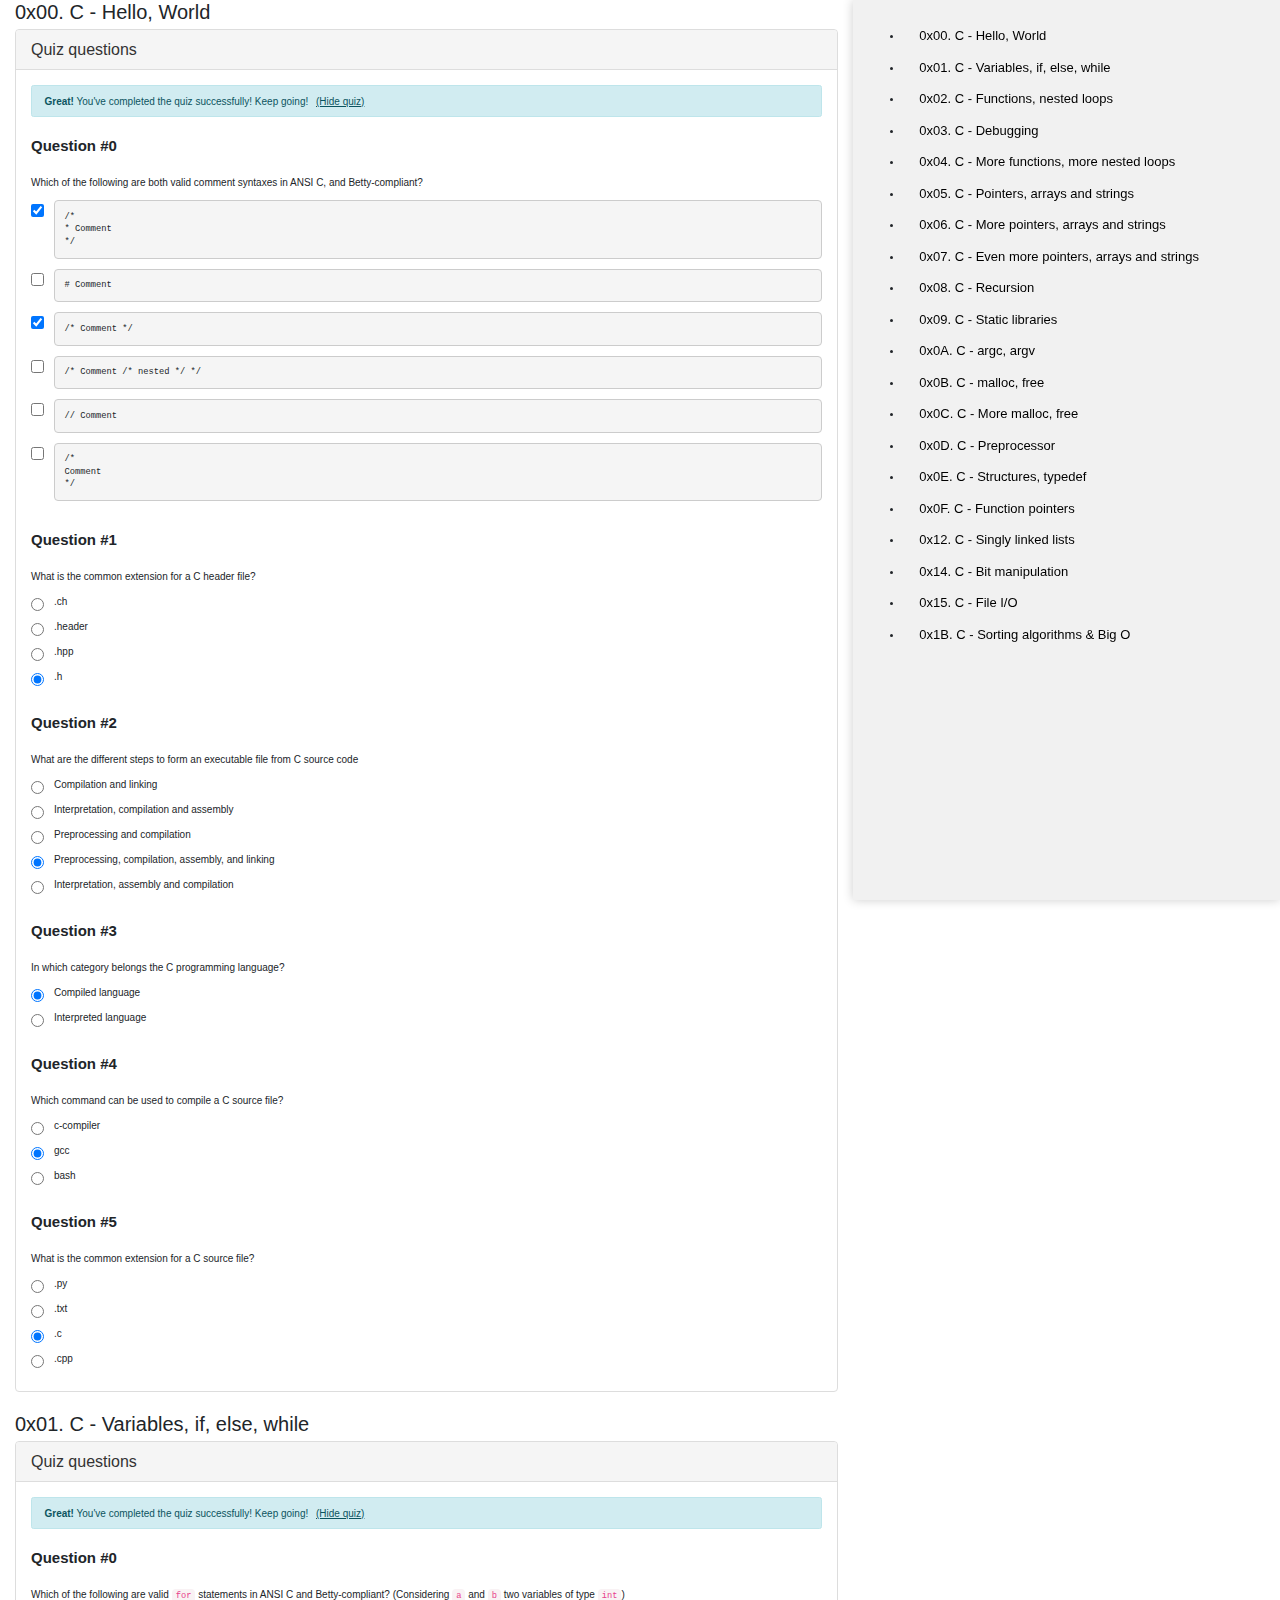
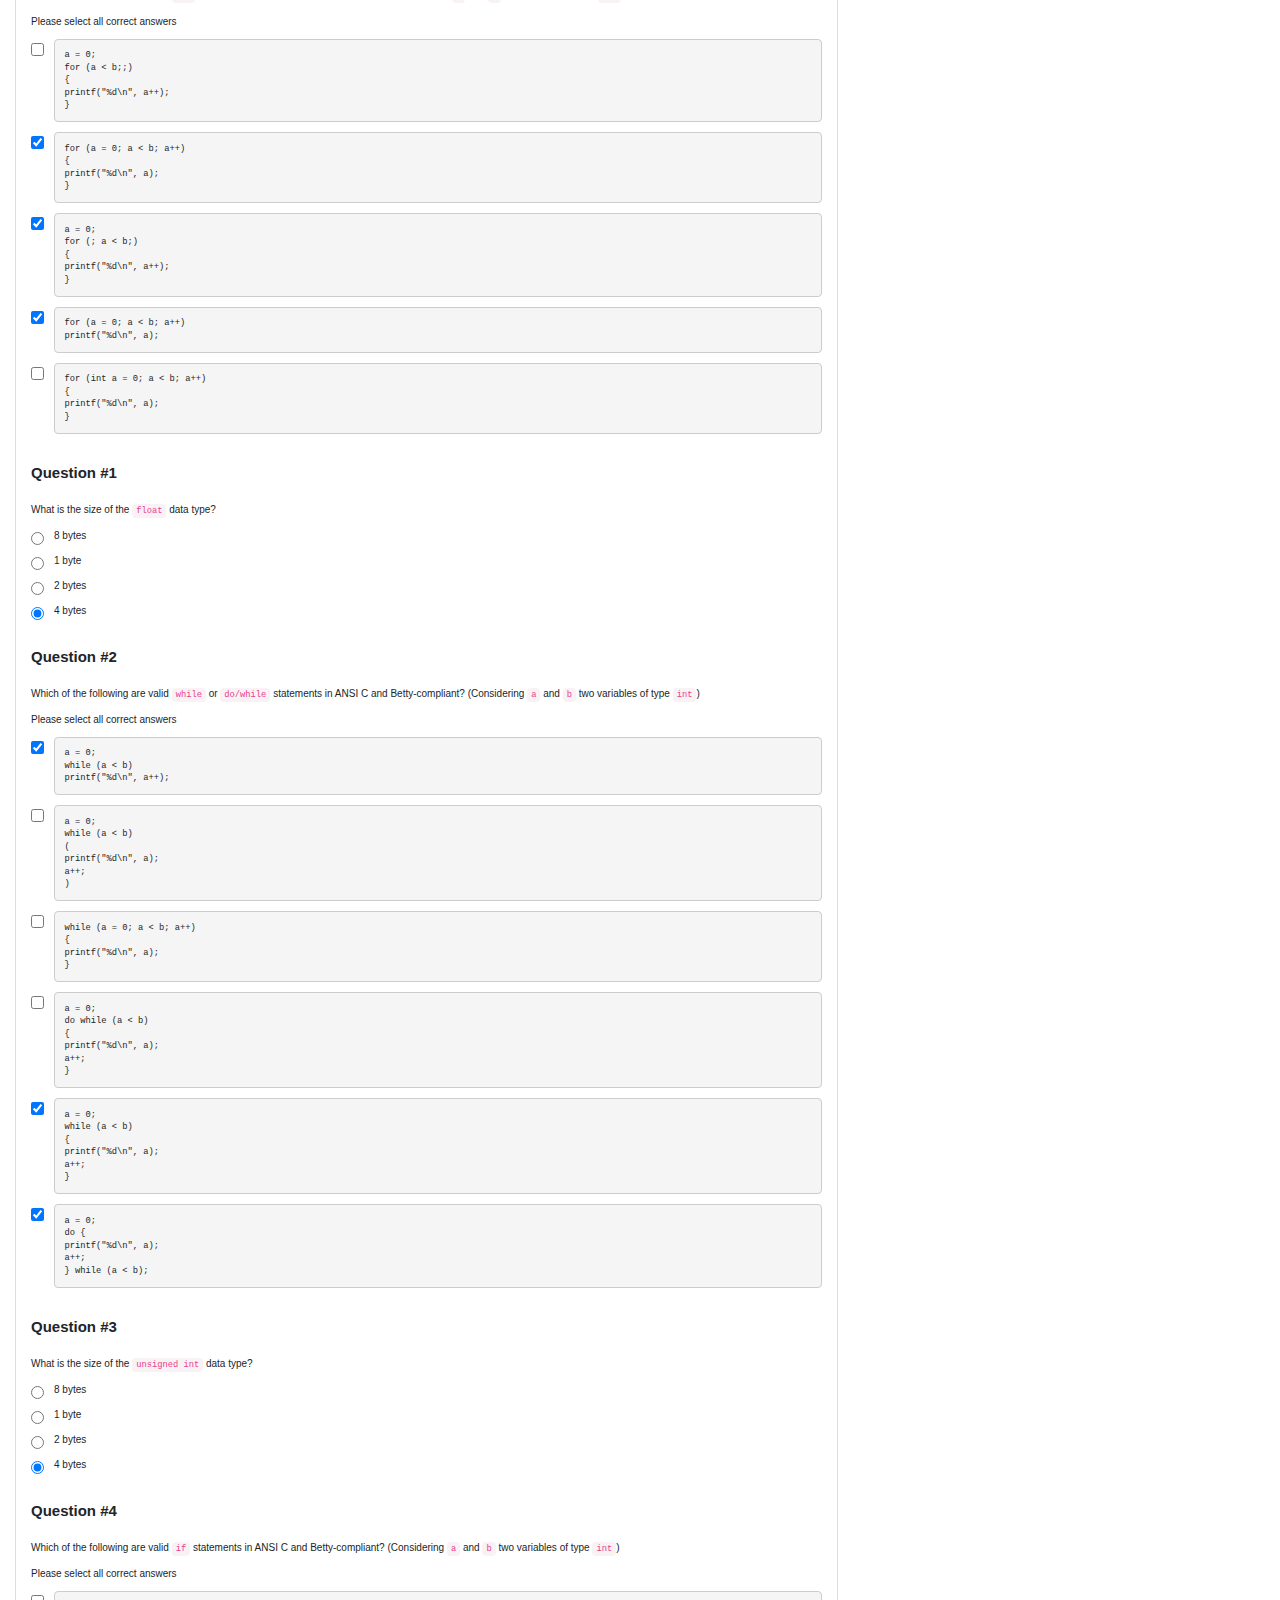
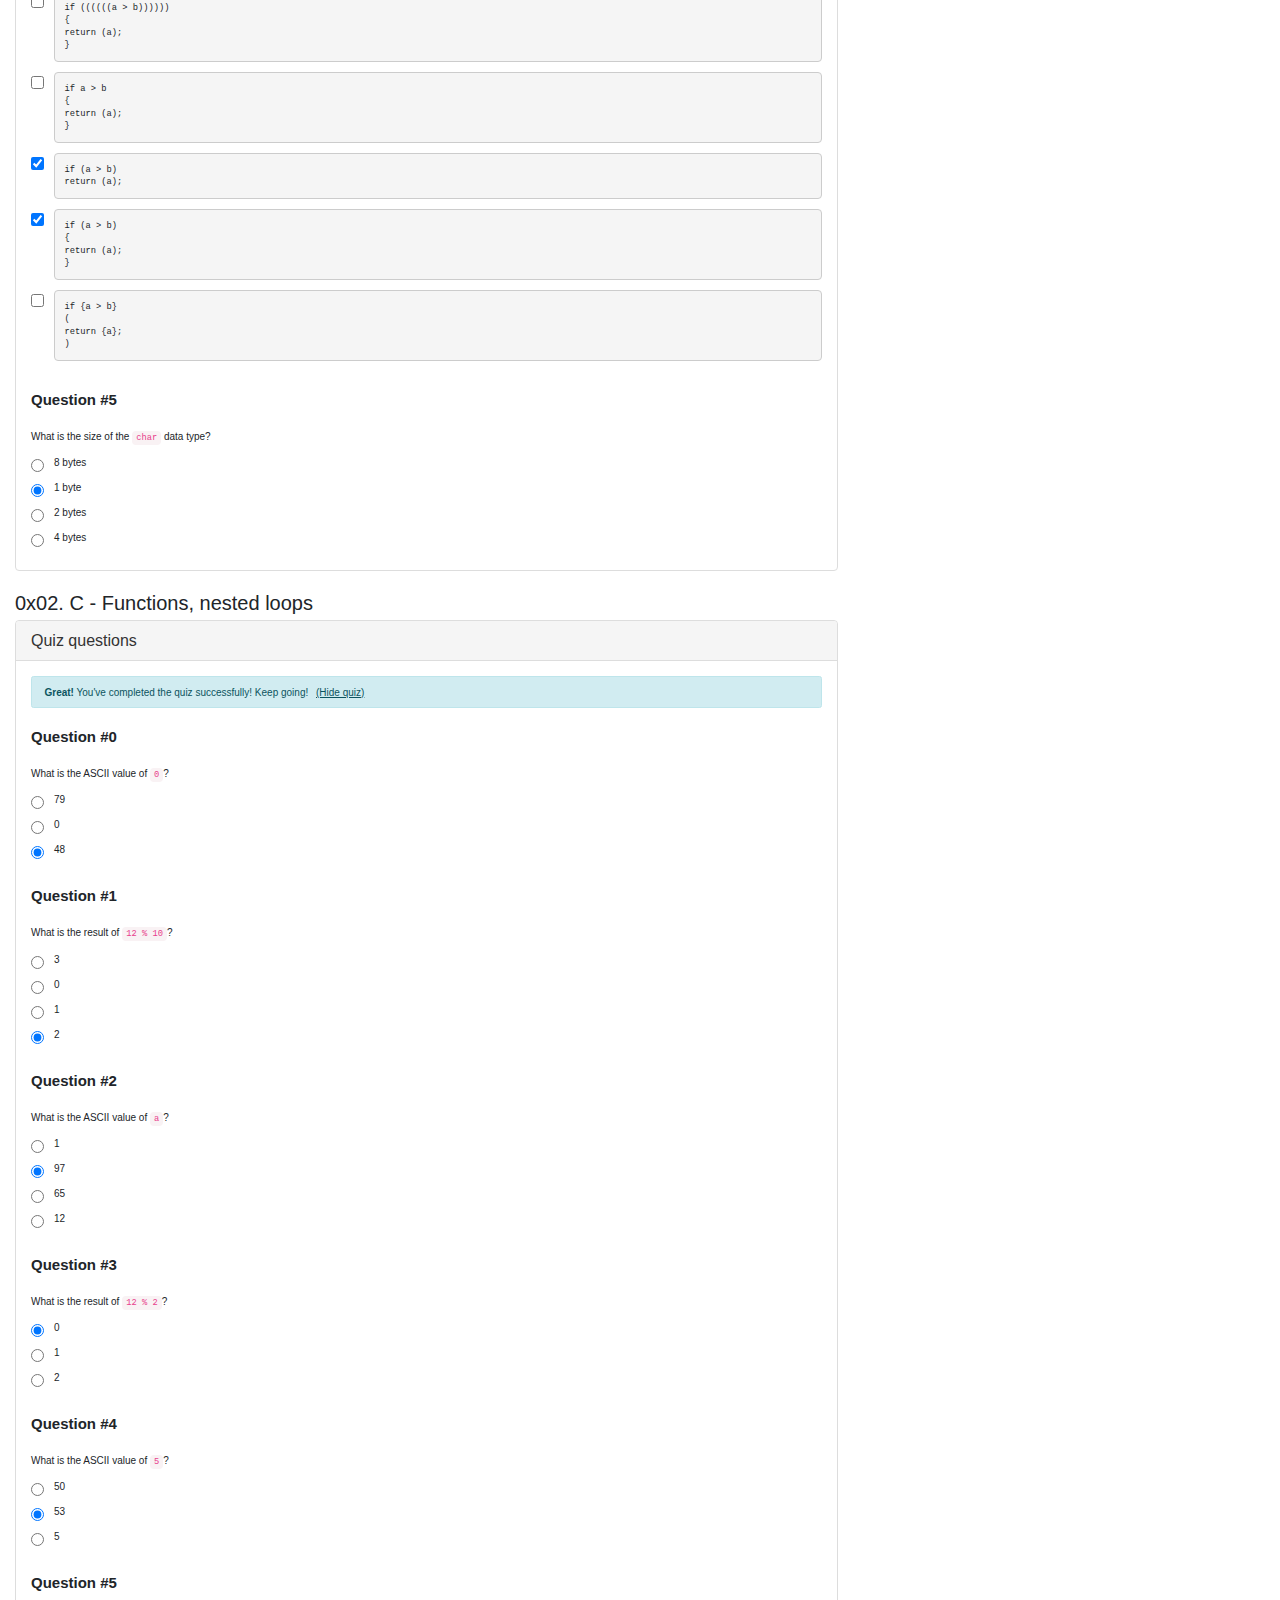
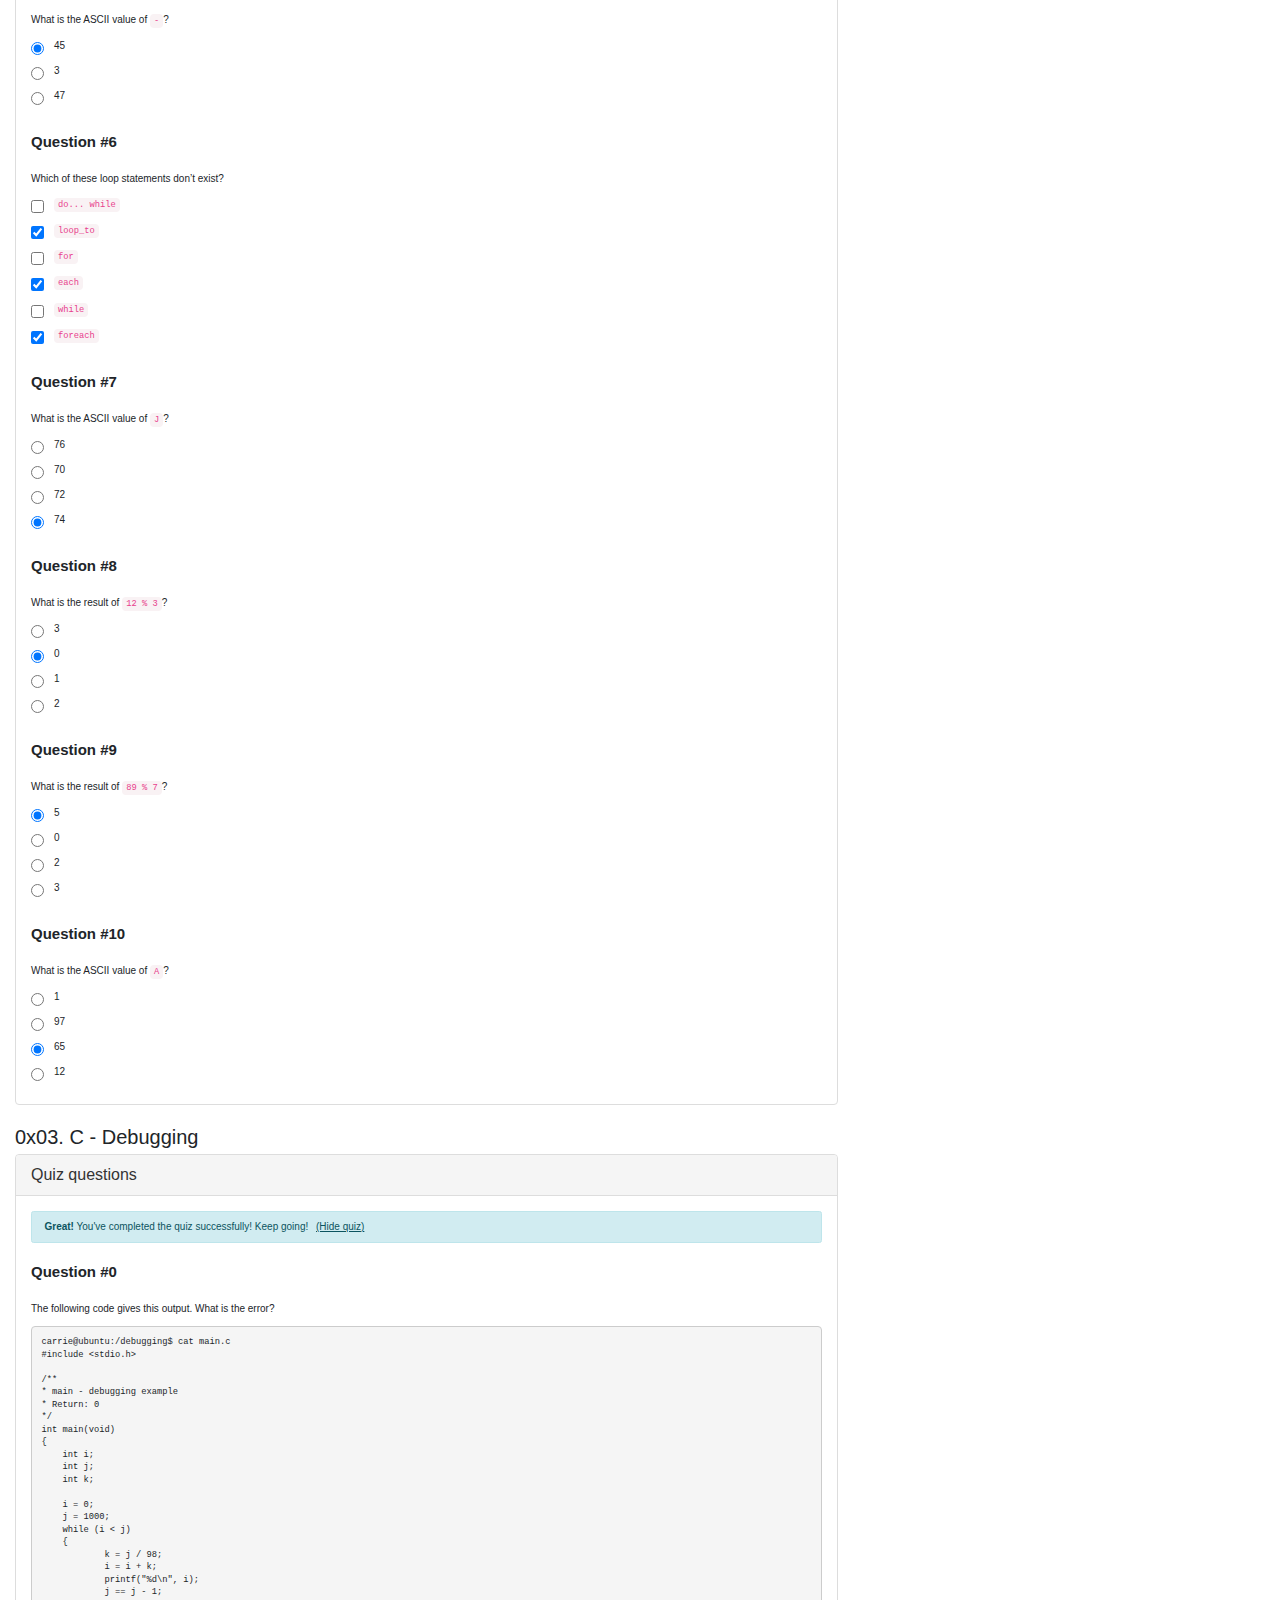
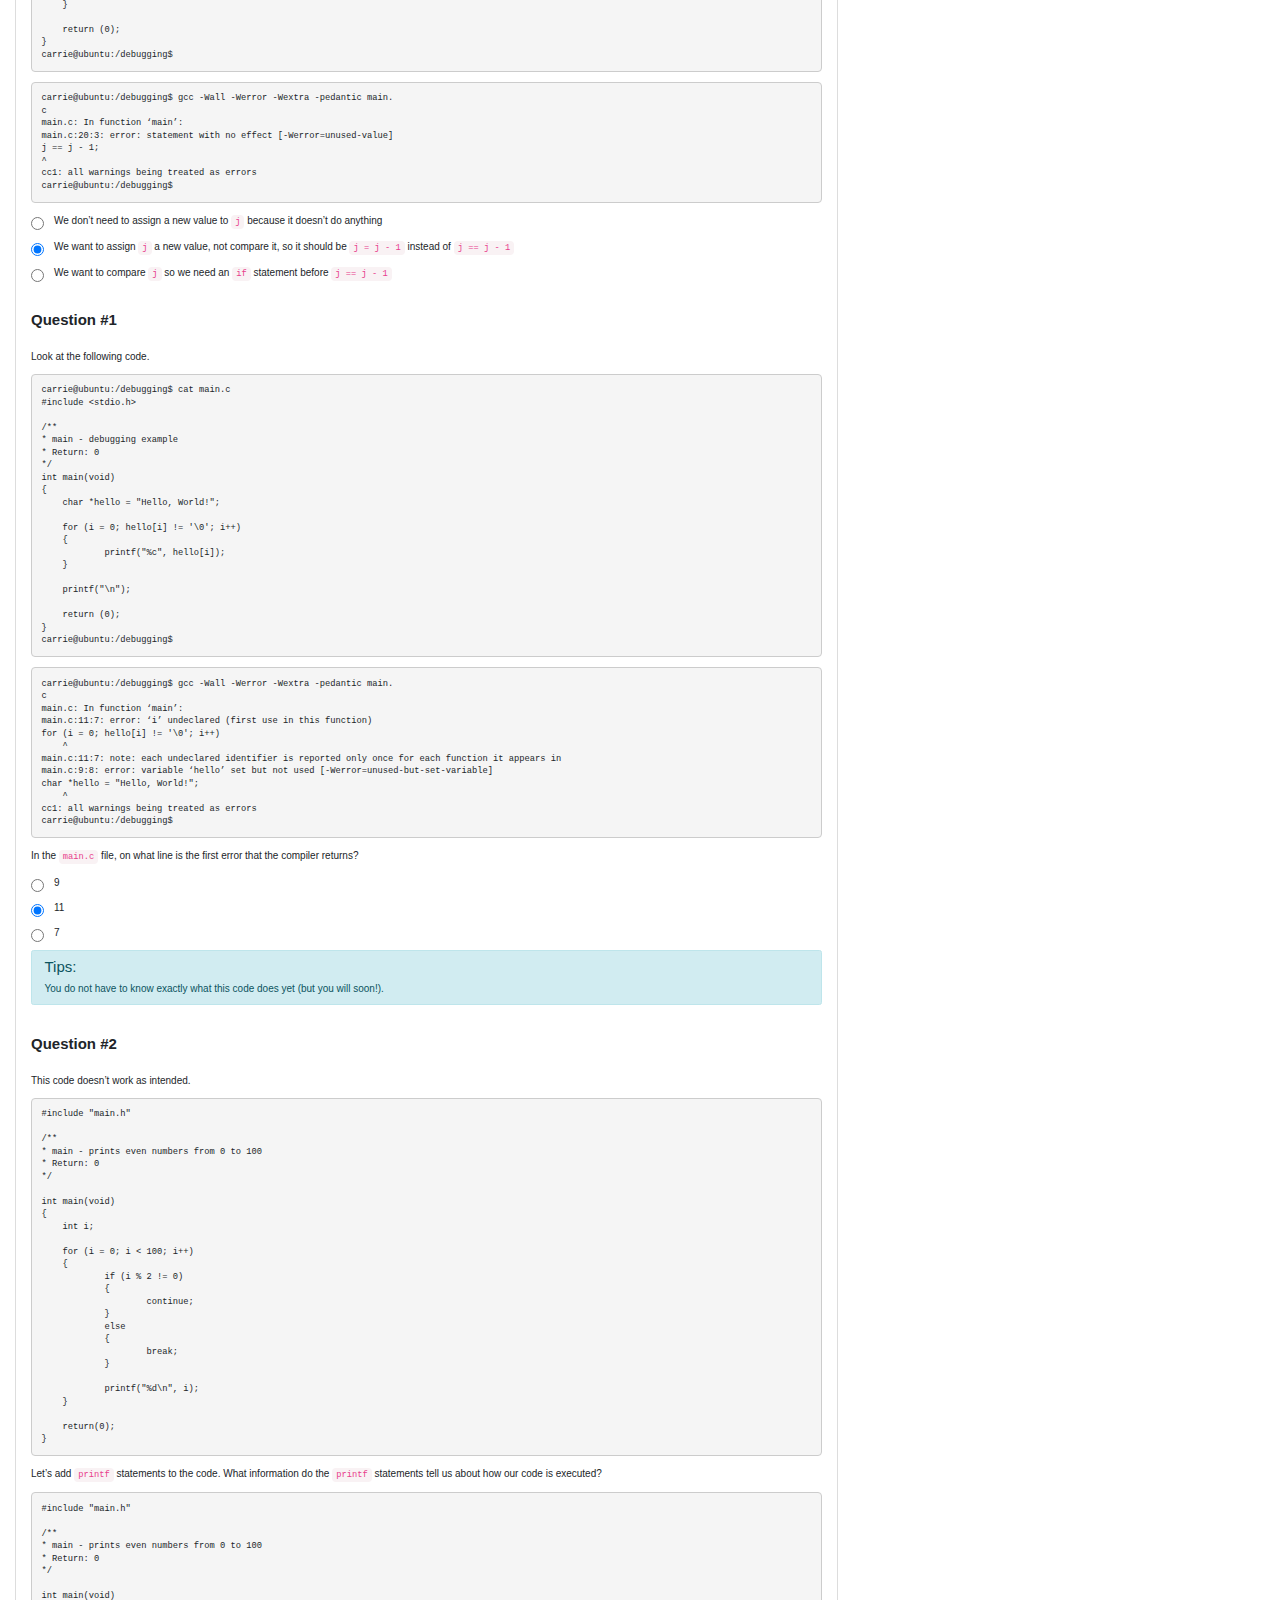
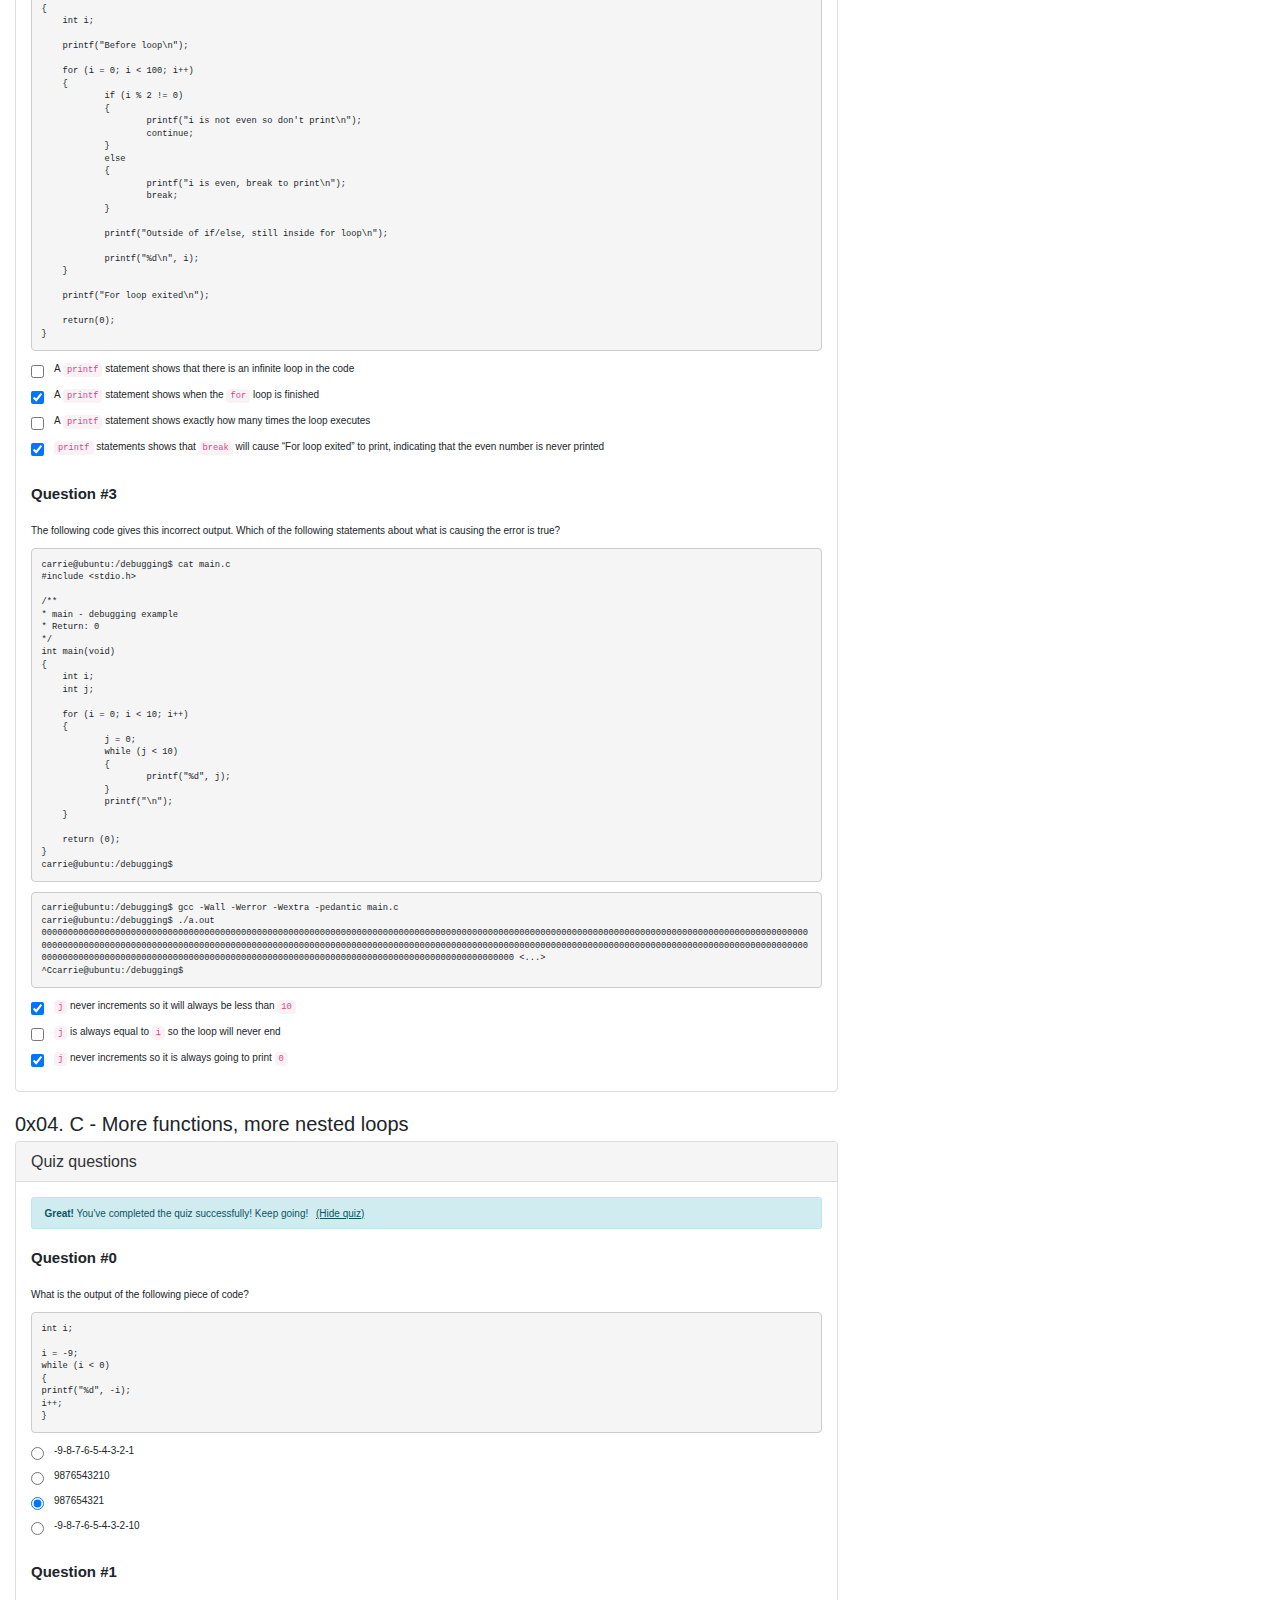
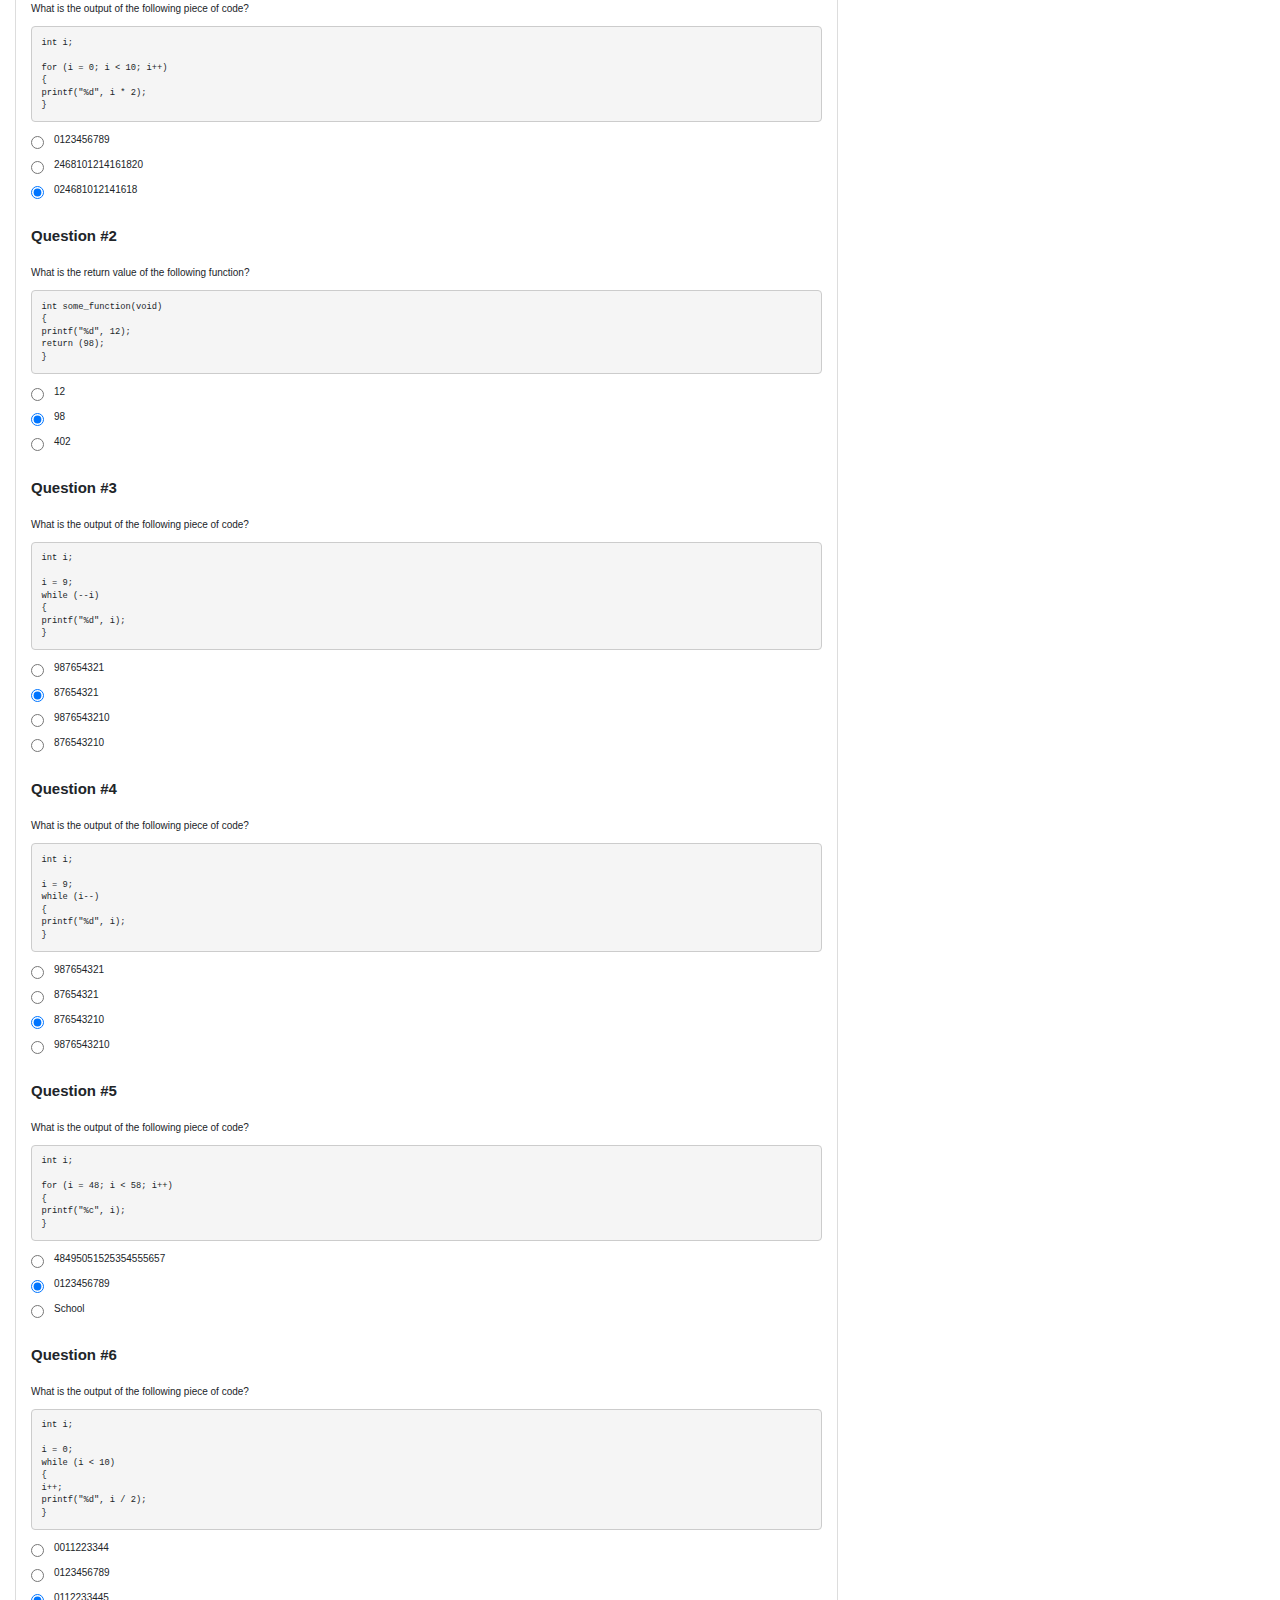
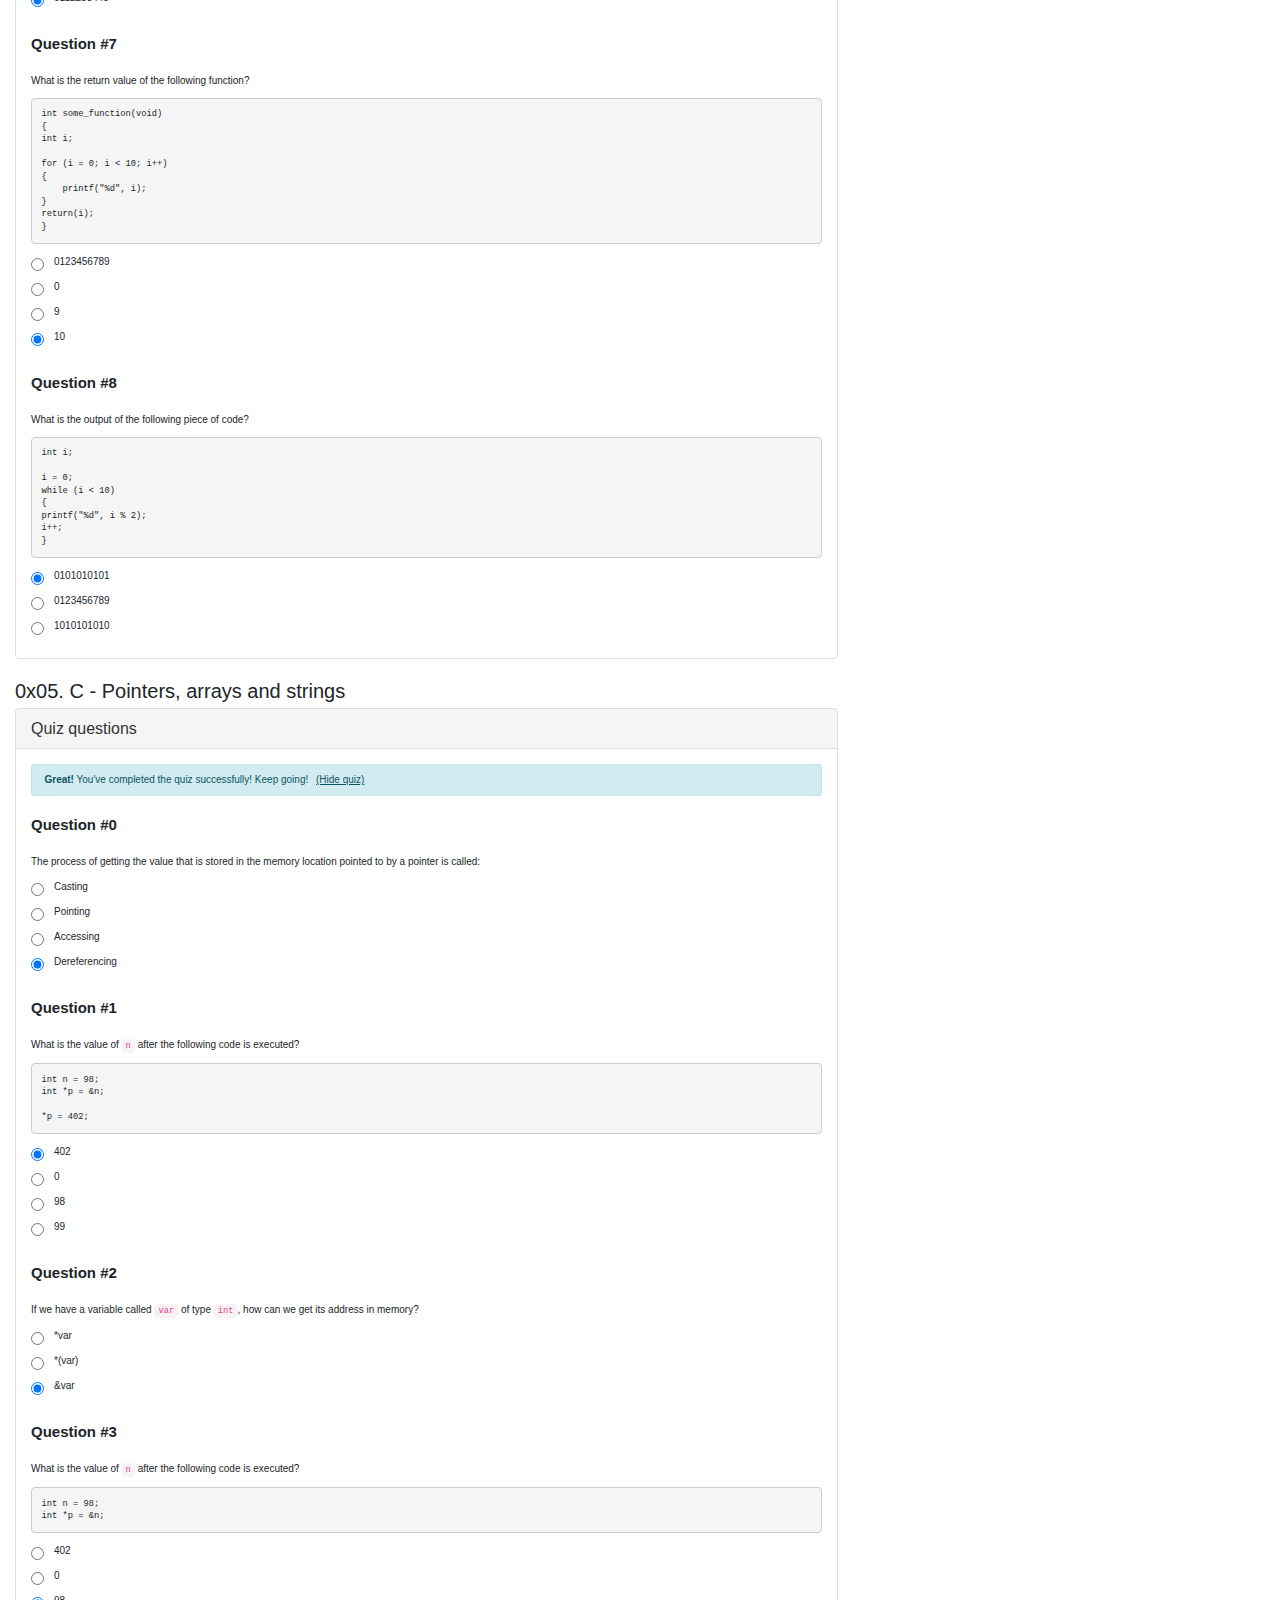
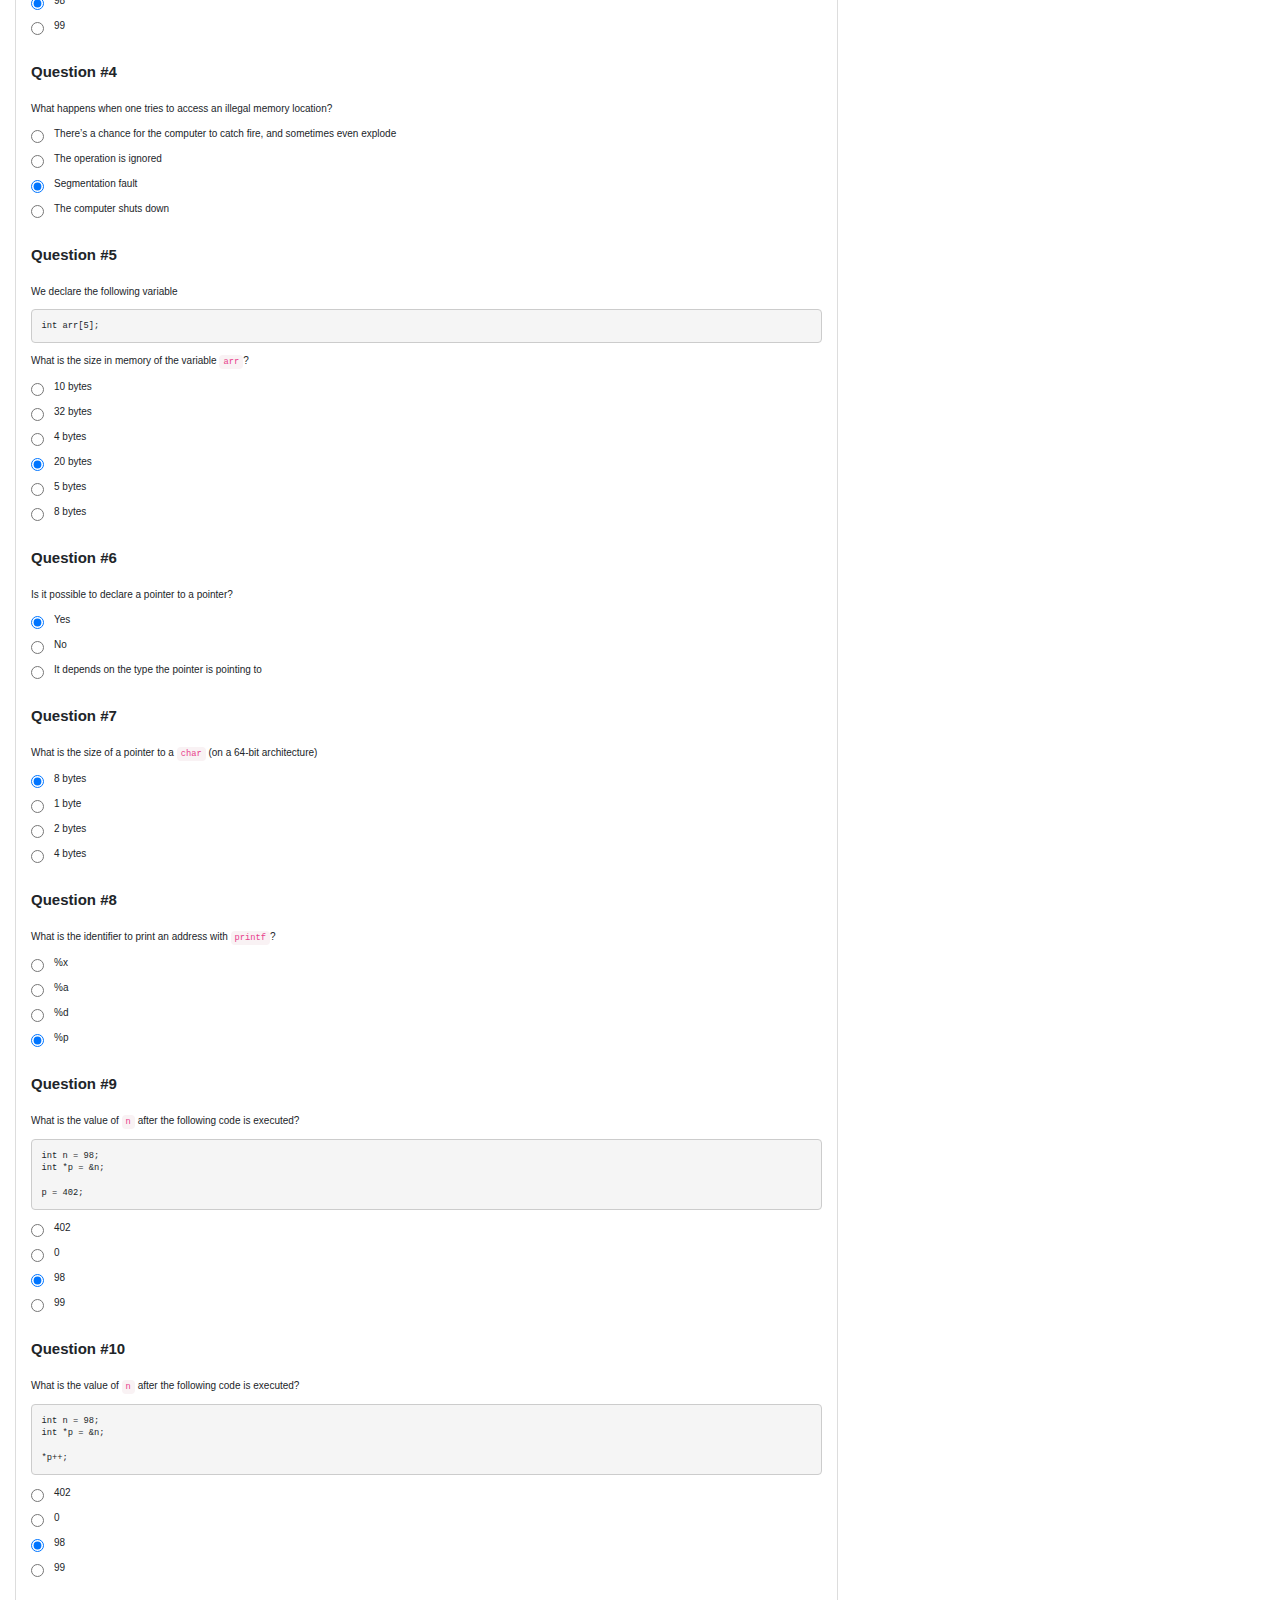
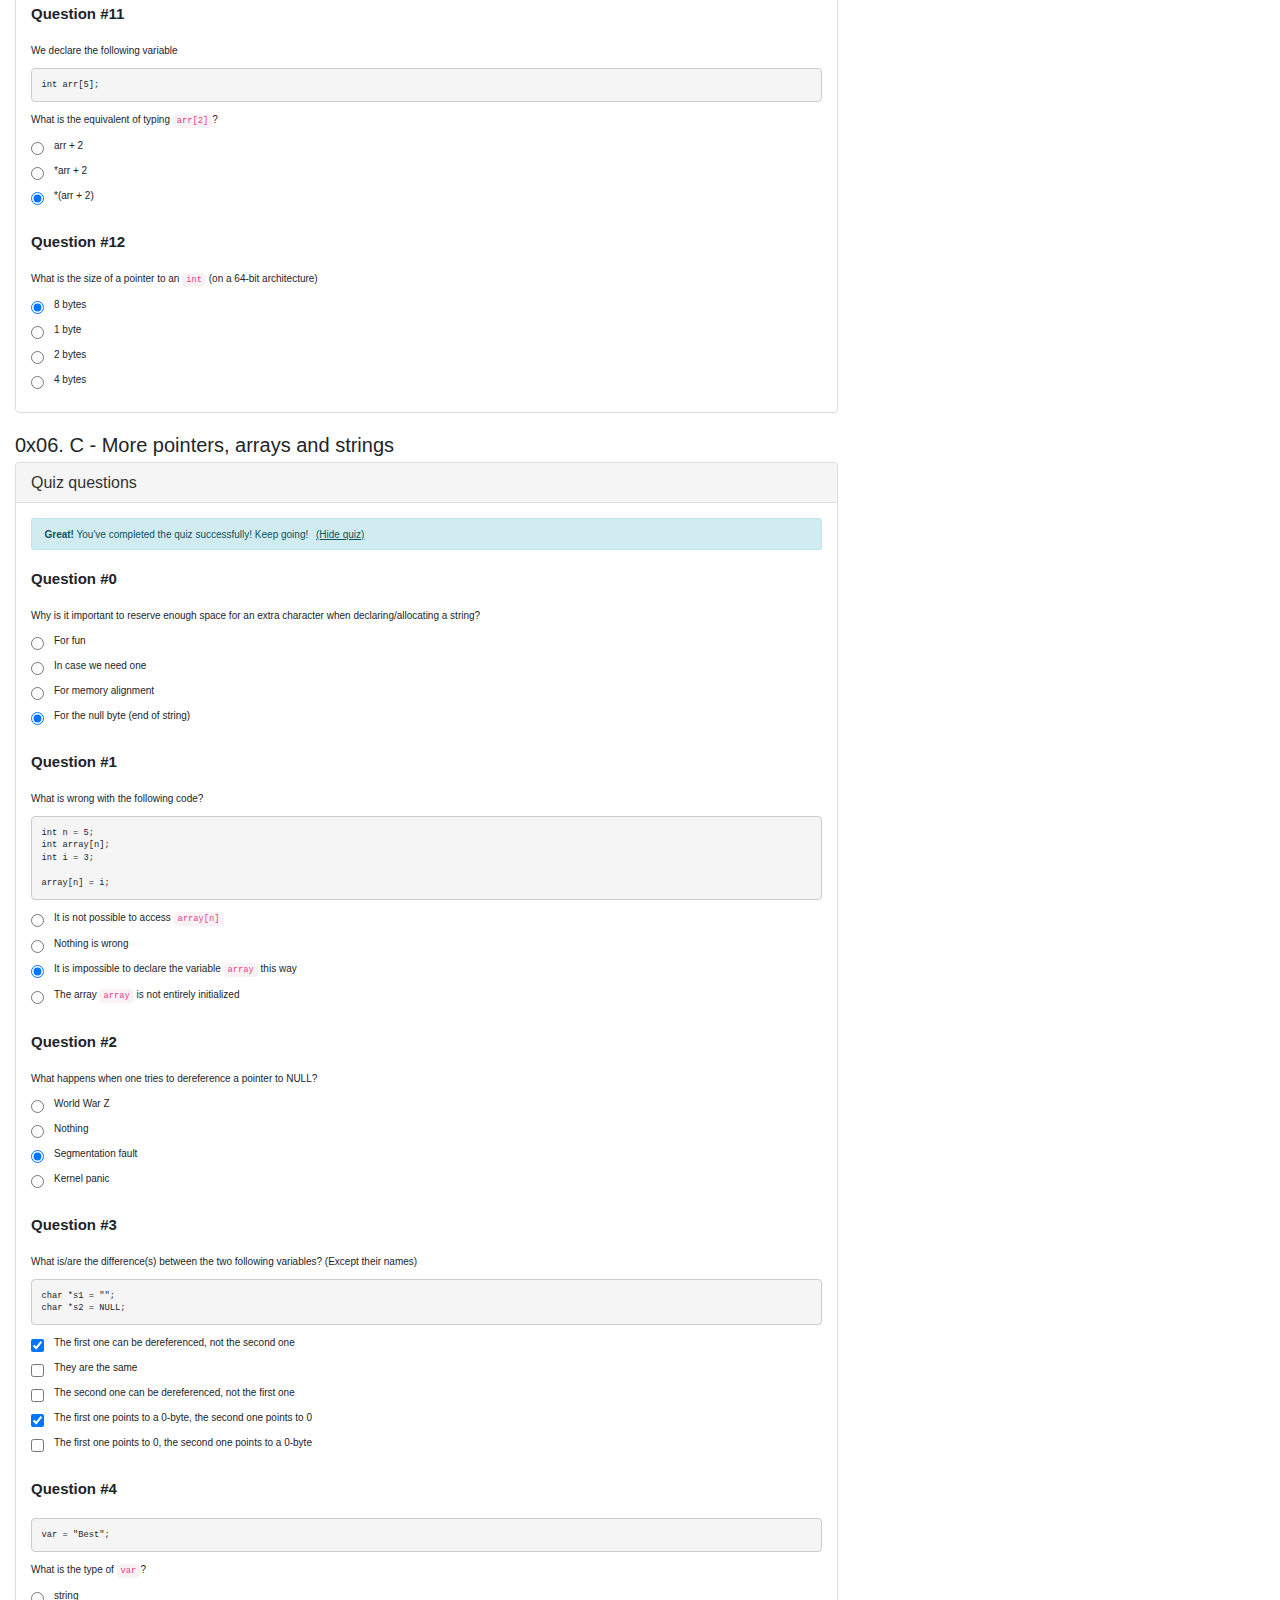
==== commit 523960b1: "navbar fixed" ====
--- a/index.html
+++ b/index.html
@@ -27,1262 +27,1417 @@
 
   <!-- Styles -->
   <link rel="stylesheet" href="./quiz.css" />
-
+  <link rel="stylesheet" href="https://maxcdn.bootstrapcdn.com/bootstrap/4.5.0/css/bootstrap.min.css">
+  <script src="https://cdnjs.cloudflare.com/ajax/libs/jquery/3.5.1/jquery.min.js"></script>
+  <script src="https://maxcdn.bootstrapcdn.com/bootstrap/4.5.0/js/bootstrap.min.js"></script>
+  <link rel="stylesheet" href="https://cdnjs.cloudflare.com/ajax/libs/font-awesome/4.7.0/css/font-awesome.min.css">
+
+  <style>
+    @media only screen and (min-width: 992px){
+      body {
+        margin-top: 0px;
+}
+.navbar {
+      height: 100vh;
+      position: fixed;
+      z-index: 1;
+      top: 0;
+      right: 0;
+      background-color: #f1f1f1;
+      overflow-x: auto;
+      padding-top: 20px;
+      display: block;
+      transition: 0.5s;
+      box-shadow: 0px 0px 10px 0px rgba(0, 0, 0, 0.2);
+      margin-top: 0px;      
+    }
+
+    .navbar a {
+      padding: 6px 8px 6px 16px;
+      text-decoration: none;
+      font-size: 20px;
+      color: black;
+      display: block;
+      border: none;
+      background: none;
+      width: 100%;
+      text-align: left;
+      cursor: pointer;
+      outline: none;
+      transition: 0.3s;
+      font-size: small;
+    }
+    
+    .navbar a:hover {
+      background-color: lightgray;
+    }
+    #navbarToggleBtn {
+      display: block;
+      position: fixed;
+      right: 30px;
+      top: 20px;
+      z-index: 1;
+      border: none;
+      background: none;
+      outline: none;
+      cursor: pointer;
+      background-color: lightgrey;
+      color: black;
+      padding: 10px;
+      font-size: 16px;
+      transition: 0.3s;
+
+    }
+    #navbarToggleBtn:hover {
+      background-color: #f1f1f1;
+    }
+  
+  
+  }
+  
+  </style>
+<style>
+  @media only screen and (max-width: 992px) {
+    .navbar {
+      height: 100%;
+      width: 280px;
+      position: fixed;
+      z-index: 1;
+      top: 0;
+      right: 0;
+      background-color: #f1f1f1;
+      overflow-x: hidden;
+      padding-top: 20px;
+      display: block;
+      transition: 0.5s;
+      box-shadow: 0px 0px 10px 0px rgba(0, 0, 0, 0.2);
+      margin-top: 0px;      
+    }
+    .hidden {
+  display: none;
+}
+
+    .navbar a {
+      padding: 6px 8px 6px 16px;
+      text-decoration: none;
+      color: black;
+      display: block;
+      border: none;
+      background: none;
+      width: 100%;
+      text-align: left;
+      cursor: pointer;
+      outline: none;
+      transition: 0.3s;
+      font-size: small;
+    }
+
+    .navbar a:hover {
+      background-color: lightgray;
+    }
+    #navbarToggleBtn {
+      display: block;
+      position: fixed;
+      right: 30px;
+      top: 20px;
+      z-index: 1;
+      border: none;
+      background: none;
+      outline: none;
+      cursor: pointer;
+      background-color: lightgrey;
+      color: black;
+      padding: 10px;
+      font-size: 16px;
+      transition: 0.3s;
+
+    }
+    #navbarToggleBtn:hover {
+      background-color: #f1f1f1;
+    }
+  }
+</style>
   <!-- Google tag (gtag.js) -->
   <script async src="https://www.googletagmanager.com/gtag/js?id=G-66CRK9E2GM"></script>
-  <script>
-    window.dataLayer = window.dataLayer || [];
-    function gtag(){dataLayer.push(arguments);}
-    gtag('js', new Date());
-
-    gtag('config', 'G-66CRK9E2GM');
-  </script>
+<script>
+  window.dataLayer = window.dataLayer || [];
+  function gtag(){dataLayer.push(arguments);}
+  gtag('js', new Date());
+
+  gtag('config', 'G-66CRK9E2GM');
+</script>
 </head>
 
+
 <body>
-  <div class="hidden-xs navigation sidebar" style="width: 70px"></div>
-  <main>
-    <div class="col-xs-12 col-md-10 col-lg-8 contains-images">
-      <div>
-        <h2>0x00. C - Hello, World</h2>
-        <div class="panel panel-default" id="project-quiz-questions-title">
-          <div class="panel-heading">
-            <h3 class="panel-title">Quiz questions</h3>
-          </div>
-
-          <div class="panel-body">
-            <div class="alert alert-info">
-              <strong>Great!</strong>
-              You've completed the quiz successfully! Keep going!
-              <span id="quiz_questions_collapse_toggle">(Hide quiz)</span>
-            </div>
-
-            <section class="quiz_questions_show_container" style="display: block">
-              <div class="quiz_question_item_container" data-role="quiz_question363" data-position="5">
-                <div class="clearfix" id="quiz_question-363">
-                  <h4 class="quiz_question">Question #0</h4>
-
-                  <p>
-                    Which of the following are both valid comment syntaxes in
-                    ANSI C, and Betty-compliant?
-                  </p>
-
-                  <ul class="quiz_question_answers" data-question-id="363">
-                    <li class="">
-                      <label>
-                        <input type="checkbox" name="363" checked="checked" />
-                        <pre><code>/*
- * Comment
- */
+  <button id="navbarToggleBtn"><i class="fa fa-bars"></i></button>
+           <script>
+            window.addEventListener('DOMContentLoaded', function() {
+            var navbarToggleBtn = document.getElementById('navbarToggleBtn');
+            var navbar = document.getElementById('navbar');
+            var navbarList = document.getElementById('navbarList');
+            var h2Tags = document.querySelectorAll('h2');
+
+              h2Tags.forEach(function(h2, index) {
+              var li = document.createElement('li');
+              var link = document.createElement('a');
+              link.textContent = h2.textContent;
+              link.href = '#' + h2.id;
+              li.appendChild(link);
+              navbarList.appendChild(li);
+
+              link.addEventListener('click', function() {
+              navbar.classList.add('hidden');
+              });
+            });
+
+            navbarToggleBtn.addEventListener('click', function() {
+              navbar.classList.toggle('hidden');
+            });
+          });
+           </script>
+
+<div class="col-xs-12 col-md-10 col-lg-8 contains-images">
+  <div>
+    <h2>0x00. C - Hello, World</h2>
+    <div class="panel panel-default" id="project-quiz-questions-title">
+      <div class="panel-heading">
+        <h3 class="panel-title">Quiz questions</h3>
+      </div>
+
+      <div class="panel-body">
+        <div class="alert alert-info">
+          <strong>Great!</strong>
+          You've completed the quiz successfully! Keep going!
+          <span id="quiz_questions_collapse_toggle">(Hide quiz)</span>
+        </div>
+
+        <section class="quiz_questions_show_container" style="display: block">
+          <div class="quiz_question_item_container" data-role="quiz_question363" data-position="5">
+            <div class="clearfix" id="quiz_question-363">
+              <h4 class="quiz_question">Question #0</h4>
+
+              <p>
+                Which of the following are both valid comment syntaxes in
+                ANSI C, and Betty-compliant?
+              </p>
+
+              <ul class="quiz_question_answers" data-question-id="363">
+                <li class="">
+                  <label>
+                    <input type="checkbox" name="363" checked="checked" />
+                    <pre><code>/*
+* Comment
+*/
 </code></pre>
-                      </label>
-                    </li>
-
-                    <li class="">
-                      <label>
-                        <input type="checkbox" name="363" />
-                        <pre><code># Comment
-    </code></pre>
-                      </label>
-                    </li>
-
-                    <li class="">
-                      <label>
-                        <input type="checkbox" name="363" checked="checked" />
-                        <pre><code>/* Comment */
-    </code></pre>
-                      </label>
-                    </li>
-
-                    <li class="">
-                      <label>
-                        <input type="checkbox" name="363" />
-                        <pre><code>/* Comment /* nested */ */
-    </code></pre>
-                      </label>
-                    </li>
-
-                    <li class="">
-                      <label>
-                        <input type="checkbox" name="363" />
-                        <pre><code>// Comment
-    </code></pre>
-                      </label>
-                    </li>
-
-                    <li class="">
-                      <label>
-                        <input type="checkbox" name="363" />
-                        <pre><code>/*
+                  </label>
+                </li>
+
+                <li class="">
+                  <label>
+                    <input type="checkbox" name="363" />
+                    <pre><code># Comment
+</code></pre>
+                  </label>
+                </li>
+
+                <li class="">
+                  <label>
+                    <input type="checkbox" name="363" checked="checked" />
+                    <pre><code>/* Comment */
+</code></pre>
+                  </label>
+                </li>
+
+                <li class="">
+                  <label>
+                    <input type="checkbox" name="363" />
+                    <pre><code>/* Comment /* nested */ */
+</code></pre>
+                  </label>
+                </li>
+
+                <li class="">
+                  <label>
+                    <input type="checkbox" name="363" />
+                    <pre><code>// Comment
+</code></pre>
+                  </label>
+                </li>
+
+                <li class="">
+                  <label>
+                    <input type="checkbox" name="363" />
+                    <pre><code>/*
 Comment
 */
 </code></pre>
-                      </label>
-                    </li>
-                  </ul>
-
-                </div>
-              </div>
-              <div class="quiz_question_item_container" data-role="quiz_question361" data-position="3">
-                <div class="clearfix" id="quiz_question-361">
-                  <h4 class="quiz_question">Question #1</h4>
-
-                  <p>What is the common extension for a C header file?</p>
-
-                  <ul class="quiz_question_answers" data-question-id="361">
-                    <li class="">
-                      <label>
-                        <input type="radio" name="361" />
-                        <p>.ch</p>
-                      </label>
-                    </li>
-
-                    <li class="">
-                      <label>
-                        <input type="radio" name="361" />
-                        <p>.header</p>
-                      </label>
-                    </li>
-
-                    <li class="">
-                      <label>
-                        <input type="radio" name="361" />
-                        <p>.hpp</p>
-                      </label>
-                    </li>
-
-                    <li class="">
-                      <label>
-                        <input type="radio" name="361" checked="checked" />
-                        <p>.h</p>
-                      </label>
-                    </li>
-                  </ul>
-
-                </div>
-              </div>
-              <div class="quiz_question_item_container" data-role="quiz_question371" data-position="7">
-                <div class="clearfix" id="quiz_question-371">
-                  <h4 class="quiz_question">Question #2</h4>
-
-                  <p>
-                    What are the different steps to form an executable file
-                    from C source code
-                  </p>
-
-                  <ul class="quiz_question_answers" data-question-id="371">
-                    <li class="">
-                      <label>
-                        <input type="radio" name="371" />
-                        <p>Compilation and linking</p>
-                      </label>
-                    </li>
-
-                    <li class="">
-                      <label>
-                        <input type="radio" name="371" />
-                        <p>Interpretation, compilation and assembly</p>
-                      </label>
-                    </li>
-
-                    <li class="">
-                      <label>
-                        <input type="radio" name="371" />
-                        <p>Preprocessing and compilation</p>
-                      </label>
-                    </li>
-
-                    <li class="">
-                      <label>
-                        <input type="radio" name="371" checked="checked" />
-                        <p>
-                          Preprocessing, compilation, assembly, and linking
-                        </p>
-                      </label>
-                    </li>
-
-                    <li class="">
-                      <label>
-                        <input type="radio" name="371" />
-                        <p>Interpretation, assembly and compilation</p>
-                      </label>
-                    </li>
-                  </ul>
-
-                </div>
-              </div>
-              <div class="quiz_question_item_container" data-role="quiz_question359" data-position="1">
-                <div class="clearfix" id="quiz_question-359">
-                  <h4 class="quiz_question">Question #3</h4>
-
-                  <p>In which category belongs the C programming language?</p>
-
-                  <ul class="quiz_question_answers" data-question-id="359">
-                    <li class="">
-                      <label>
-                        <input type="radio" name="359" checked="checked" />
-                        <p>Compiled language</p>
-                      </label>
-                    </li>
-
-                    <li class="">
-                      <label>
-                        <input type="radio" name="359" />
-                        <p>Interpreted language</p>
-                      </label>
-                    </li>
-                  </ul>
-
-                </div>
-              </div>
-              <div class="quiz_question_item_container" data-role="quiz_question362" data-position="4">
-                <div class="clearfix" id="quiz_question-362">
-                  <h4 class="quiz_question">Question #4</h4>
-
-                  <p>Which command can be used to compile a C source file?</p>
-
-                  <ul class="quiz_question_answers" data-question-id="362">
-                    <li class="">
-                      <label>
-                        <input type="radio" name="362" />
-                        <p>c-compiler</p>
-                      </label>
-                    </li>
-
-                    <li class="">
-                      <label>
-                        <input type="radio" name="362" checked="checked" />
-                        <p>gcc</p>
-                      </label>
-                    </li>
-
-                    <li class="">
-                      <label>
-                        <input type="radio" name="362" />
-                        <p>bash</p>
-                      </label>
-                    </li>
-                  </ul>
-
-                </div>
-              </div>
-              <div class="quiz_question_item_container" data-role="quiz_question360" data-position="2">
-                <div class="clearfix" id="quiz_question-360">
-                  <h4 class="quiz_question">Question #5</h4>
-
-                  <p>What is the common extension for a C source file?</p>
-
-                  <ul class="quiz_question_answers" data-question-id="360">
-                    <li class="">
-                      <label>
-                        <input type="radio" name="360" />
-                        <p>.py</p>
-                      </label>
-                    </li>
-
-                    <li class="">
-                      <label>
-                        <input type="radio" name="360" />
-                        <p>.txt</p>
-                      </label>
-                    </li>
-
-                    <li class="">
-                      <label>
-                        <input type="radio" name="360" checked="checked" />
-                        <p>.c</p>
-                      </label>
-                    </li>
-
-                    <li class="">
-                      <label>
-                        <input type="radio" name="360" />
-                        <p>.cpp</p>
-                      </label>
-                    </li>
-                  </ul>
-
-                </div>
-              </div>
-            </section>
-          </div>
+                  </label>
+                </li>
+              </ul>
+
+            </div>
+          </div>
+          <div class="quiz_question_item_container" data-role="quiz_question361" data-position="3">
+            <div class="clearfix" id="quiz_question-361">
+              <h4 class="quiz_question">Question #1</h4>
+
+              <p>What is the common extension for a C header file?</p>
+
+              <ul class="quiz_question_answers" data-question-id="361">
+                <li class="">
+                  <label>
+                    <input type="radio" name="361" />
+                    <p>.ch</p>
+                  </label>
+                </li>
+
+                <li class="">
+                  <label>
+                    <input type="radio" name="361" />
+                    <p>.header</p>
+                  </label>
+                </li>
+
+                <li class="">
+                  <label>
+                    <input type="radio" name="361" />
+                    <p>.hpp</p>
+                  </label>
+                </li>
+
+                <li class="">
+                  <label>
+                    <input type="radio" name="361" checked="checked" />
+                    <p>.h</p>
+                  </label>
+                </li>
+              </ul>
+
+            </div>
+          </div>
+          <div class="quiz_question_item_container" data-role="quiz_question371" data-position="7">
+            <div class="clearfix" id="quiz_question-371">
+              <h4 class="quiz_question">Question #2</h4>
+
+              <p>
+                What are the different steps to form an executable file
+                from C source code
+              </p>
+
+              <ul class="quiz_question_answers" data-question-id="371">
+                <li class="">
+                  <label>
+                    <input type="radio" name="371" />
+                    <p>Compilation and linking</p>
+                  </label>
+                </li>
+
+                <li class="">
+                  <label>
+                    <input type="radio" name="371" />
+                    <p>Interpretation, compilation and assembly</p>
+                  </label>
+                </li>
+
+                <li class="">
+                  <label>
+                    <input type="radio" name="371" />
+                    <p>Preprocessing and compilation</p>
+                  </label>
+                </li>
+
+                <li class="">
+                  <label>
+                    <input type="radio" name="371" checked="checked" />
+                    <p>
+                      Preprocessing, compilation, assembly, and linking
+                    </p>
+                  </label>
+                </li>
+
+                <li class="">
+                  <label>
+                    <input type="radio" name="371" />
+                    <p>Interpretation, assembly and compilation</p>
+                  </label>
+                </li>
+              </ul>
+
+            </div>
+          </div>
+          <div class="quiz_question_item_container" data-role="quiz_question359" data-position="1">
+            <div class="clearfix" id="quiz_question-359">
+              <h4 class="quiz_question">Question #3</h4>
+
+              <p>In which category belongs the C programming language?</p>
+
+              <ul class="quiz_question_answers" data-question-id="359">
+                <li class="">
+                  <label>
+                    <input type="radio" name="359" checked="checked" />
+                    <p>Compiled language</p>
+                  </label>
+                </li>
+
+                <li class="">
+                  <label>
+                    <input type="radio" name="359" />
+                    <p>Interpreted language</p>
+                  </label>
+                </li>
+              </ul>
+
+            </div>
+          </div>
+          <div class="quiz_question_item_container" data-role="quiz_question362" data-position="4">
+            <div class="clearfix" id="quiz_question-362">
+              <h4 class="quiz_question">Question #4</h4>
+
+              <p>Which command can be used to compile a C source file?</p>
+
+              <ul class="quiz_question_answers" data-question-id="362">
+                <li class="">
+                  <label>
+                    <input type="radio" name="362" />
+                    <p>c-compiler</p>
+                  </label>
+                </li>
+
+                <li class="">
+                  <label>
+                    <input type="radio" name="362" checked="checked" />
+                    <p>gcc</p>
+                  </label>
+                </li>
+
+                <li class="">
+                  <label>
+                    <input type="radio" name="362" />
+                    <p>bash</p>
+                  </label>
+                </li>
+              </ul>
+
+            </div>
+          </div>
+          <div class="quiz_question_item_container" data-role="quiz_question360" data-position="2">
+            <div class="clearfix" id="quiz_question-360">
+              <h4 class="quiz_question">Question #5</h4>
+
+              <p>What is the common extension for a C source file?</p>
+
+              <ul class="quiz_question_answers" data-question-id="360">
+                <li class="">
+                  <label>
+                    <input type="radio" name="360" />
+                    <p>.py</p>
+                  </label>
+                </li>
+
+                <li class="">
+                  <label>
+                    <input type="radio" name="360" />
+                    <p>.txt</p>
+                  </label>
+                </li>
+
+                <li class="">
+                  <label>
+                    <input type="radio" name="360" checked="checked" />
+                    <p>.c</p>
+                  </label>
+                </li>
+
+                <li class="">
+                  <label>
+                    <input type="radio" name="360" />
+                    <p>.cpp</p>
+                  </label>
+                </li>
+              </ul>
+
+            </div>
+          </div>
+        </section>
+      </div>
+    </div>
+  </div>
+  <div>
+    <h2>0x01. C - Variables, if, else, while</h2>
+    <div class="panel panel-default" id="project-quiz-questions-title">
+      <div class="panel-heading">
+        <h3 class="panel-title">Quiz questions</h3>
+      </div>
+
+      <div class="panel-body">
+        <div class="alert alert-info">
+          <strong>Great!</strong>
+          You've completed the quiz successfully! Keep going!
+          <span id="quiz_questions_collapse_toggle">(Hide quiz)</span>
         </div>
-      </div>
-      <div>
-        <h2>0x01. C - Variables, if, else, while</h2>
-        <div class="panel panel-default" id="project-quiz-questions-title">
-          <div class="panel-heading">
-            <h3 class="panel-title">Quiz questions</h3>
-          </div>
-
-          <div class="panel-body">
-            <div class="alert alert-info">
-              <strong>Great!</strong>
-              You've completed the quiz successfully! Keep going!
-              <span id="quiz_questions_collapse_toggle">(Hide quiz)</span>
-            </div>
-
-            <section class="quiz_questions_show_container" style="display: block">
-              <div class="quiz_question_item_container" data-role="quiz_question373" data-position="5">
-                <div class="clearfix" id="quiz_question-373">
-                  <h4 class="quiz_question">Question #0</h4>
-
-                  <p>
-                    Which of the following are valid
-                    <code>for</code> statements in ANSI C and Betty-compliant?
-                    (Considering <code>a</code> and <code>b</code> two
-                    variables of type <code>int</code>)
-                  </p>
-
-                  <p>Please select all correct answers</p>
-
-                  <ul class="quiz_question_answers" data-question-id="373">
-                    <li class="">
-                      <label>
-                        <input type="checkbox" name="373" />
-                        <pre><code>a = 0;
+
+        <section class="quiz_questions_show_container" style="display: block">
+          <div class="quiz_question_item_container" data-role="quiz_question373" data-position="5">
+            <div class="clearfix" id="quiz_question-373">
+              <h4 class="quiz_question">Question #0</h4>
+
+              <p>
+                Which of the following are valid
+                <code>for</code> statements in ANSI C and Betty-compliant?
+                (Considering <code>a</code> and <code>b</code> two
+                variables of type <code>int</code>)
+              </p>
+
+              <p>Please select all correct answers</p>
+
+              <ul class="quiz_question_answers" data-question-id="373">
+                <li class="">
+                  <label>
+                    <input type="checkbox" name="373" />
+                    <pre><code>a = 0;
 for (a &lt; b;;)
 {
-    printf("%d\n", a++);
+printf("%d\n", a++);
 }
 </code></pre>
-                      </label>
-                    </li>
-
-                    <li class="">
-                      <label>
-                        <input type="checkbox" name="373" checked="checked" />
-                        <pre><code>for (a = 0; a &lt; b; a++)
+                  </label>
+                </li>
+
+                <li class="">
+                  <label>
+                    <input type="checkbox" name="373" checked="checked" />
+                    <pre><code>for (a = 0; a &lt; b; a++)
 {
-    printf("%d\n", a);
+printf("%d\n", a);
 }
 </code></pre>
-                      </label>
-                    </li>
-
-                    <li class="">
-                      <label>
-                        <input type="checkbox" name="373" checked="checked" />
-                        <pre><code>a = 0;
+                  </label>
+                </li>
+
+                <li class="">
+                  <label>
+                    <input type="checkbox" name="373" checked="checked" />
+                    <pre><code>a = 0;
 for (; a &lt; b;)
 {
-    printf("%d\n", a++);
+printf("%d\n", a++);
 }
 </code></pre>
-                      </label>
-                    </li>
-
-                    <li class="">
-                      <label>
-                        <input type="checkbox" name="373" checked="checked" />
-                        <pre><code>for (a = 0; a &lt; b; a++)
-    printf("%d\n", a);
+                  </label>
+                </li>
+
+                <li class="">
+                  <label>
+                    <input type="checkbox" name="373" checked="checked" />
+                    <pre><code>for (a = 0; a &lt; b; a++)
+printf("%d\n", a);
 </code></pre>
-                      </label>
-                    </li>
-
-                    <li class="">
-                      <label>
-                        <input type="checkbox" name="373" />
-                        <pre><code>for (int a = 0; a &lt; b; a++)
+                  </label>
+                </li>
+
+                <li class="">
+                  <label>
+                    <input type="checkbox" name="373" />
+                    <pre><code>for (int a = 0; a &lt; b; a++)
 {
-    printf("%d\n", a);
+printf("%d\n", a);
 }
 </code></pre>
-                      </label>
-                    </li>
-                  </ul>
-
-                </div>
-              </div>
-              <div class="quiz_question_item_container" data-role="quiz_question370" data-position="3">
-                <div class="clearfix" id="quiz_question-370">
-                  <h4 class="quiz_question">Question #1</h4>
-
-                  <p>What is the size of the <code>float</code> data type?</p>
-
-                  <ul class="quiz_question_answers" data-question-id="370">
-                    <li class="">
-                      <label>
-                        <input type="radio" name="370" />
-                        <p>8 bytes</p>
-                      </label>
-                    </li>
-
-                    <li class="">
-                      <label>
-                        <input type="radio" name="370" />
-                        <p>1 byte</p>
-                      </label>
-                    </li>
-
-                    <li class="">
-                      <label>
-                        <input type="radio" name="370" />
-                        <p>2 bytes</p>
-                      </label>
-                    </li>
-
-                    <li class="">
-                      <label>
-                        <input type="radio" name="370" checked="checked" />
-                        <p>4 bytes</p>
-                      </label>
-                    </li>
-                  </ul>
-
-                </div>
-              </div>
-              <div class="quiz_question_item_container" data-role="quiz_question374" data-position="6">
-                <div class="clearfix" id="quiz_question-374">
-                  <h4 class="quiz_question">Question #2</h4>
-
-                  <p>
-                    Which of the following are valid <code>while</code> or
-                    <code>do/while</code> statements in ANSI C and
-                    Betty-compliant? (Considering <code>a</code> and
-                    <code>b</code> two variables of type <code>int</code>)
-                  </p>
-
-                  <p>Please select all correct answers</p>
-
-                  <ul class="quiz_question_answers" data-question-id="374">
-                    <li class="">
-                      <label>
-                        <input type="checkbox" name="374" checked="checked" />
-                        <pre><code>a = 0;
+                  </label>
+                </li>
+              </ul>
+
+            </div>
+          </div>
+          <div class="quiz_question_item_container" data-role="quiz_question370" data-position="3">
+            <div class="clearfix" id="quiz_question-370">
+              <h4 class="quiz_question">Question #1</h4>
+
+              <p>What is the size of the <code>float</code> data type?</p>
+
+              <ul class="quiz_question_answers" data-question-id="370">
+                <li class="">
+                  <label>
+                    <input type="radio" name="370" />
+                    <p>8 bytes</p>
+                  </label>
+                </li>
+
+                <li class="">
+                  <label>
+                    <input type="radio" name="370" />
+                    <p>1 byte</p>
+                  </label>
+                </li>
+
+                <li class="">
+                  <label>
+                    <input type="radio" name="370" />
+                    <p>2 bytes</p>
+                  </label>
+                </li>
+
+                <li class="">
+                  <label>
+                    <input type="radio" name="370" checked="checked" />
+                    <p>4 bytes</p>
+                  </label>
+                </li>
+              </ul>
+
+            </div>
+          </div>
+          <div class="quiz_question_item_container" data-role="quiz_question374" data-position="6">
+            <div class="clearfix" id="quiz_question-374">
+              <h4 class="quiz_question">Question #2</h4>
+
+              <p>
+                Which of the following are valid <code>while</code> or
+                <code>do/while</code> statements in ANSI C and
+                Betty-compliant? (Considering <code>a</code> and
+                <code>b</code> two variables of type <code>int</code>)
+              </p>
+
+              <p>Please select all correct answers</p>
+
+              <ul class="quiz_question_answers" data-question-id="374">
+                <li class="">
+                  <label>
+                    <input type="checkbox" name="374" checked="checked" />
+                    <pre><code>a = 0;
 while (a &lt; b)
-    printf("%d\n", a++);
+printf("%d\n", a++);
 </code></pre>
-                      </label>
-                    </li>
-
-                    <li class="">
-                      <label>
-                        <input type="checkbox" name="374" />
-                        <pre><code>a = 0;
+                  </label>
+                </li>
+
+                <li class="">
+                  <label>
+                    <input type="checkbox" name="374" />
+                    <pre><code>a = 0;
 while (a &lt; b)
 (
-    printf("%d\n", a);
-    a++;
+printf("%d\n", a);
+a++;
 )
 </code></pre>
-                      </label>
-                    </li>
-
-                    <li class="">
-                      <label>
-                        <input type="checkbox" name="374" />
-                        <pre><code>while (a = 0; a &lt; b; a++)
+                  </label>
+                </li>
+
+                <li class="">
+                  <label>
+                    <input type="checkbox" name="374" />
+                    <pre><code>while (a = 0; a &lt; b; a++)
 {
-    printf("%d\n", a);
+printf("%d\n", a);
 }
 </code></pre>
-                      </label>
-                    </li>
-
-                    <li class="">
-                      <label>
-                        <input type="checkbox" name="374" />
-                        <pre><code>a = 0;
+                  </label>
+                </li>
+
+                <li class="">
+                  <label>
+                    <input type="checkbox" name="374" />
+                    <pre><code>a = 0;
 do while (a &lt; b)
 {
-    printf("%d\n", a);
-    a++;
+printf("%d\n", a);
+a++;
 }
 </code></pre>
-                      </label>
-                    </li>
-
-                    <li class="">
-                      <label>
-                        <input type="checkbox" name="374" checked="checked" />
-                        <pre><code>a = 0;
+                  </label>
+                </li>
+
+                <li class="">
+                  <label>
+                    <input type="checkbox" name="374" checked="checked" />
+                    <pre><code>a = 0;
 while (a &lt; b)
 {
-    printf("%d\n", a);
-    a++;
+printf("%d\n", a);
+a++;
 }
 </code></pre>
-                      </label>
-                    </li>
-
-                    <li class="">
-                      <label>
-                        <input type="checkbox" name="374" checked="checked" />
-                        <pre><code>a = 0;
+                  </label>
+                </li>
+
+                <li class="">
+                  <label>
+                    <input type="checkbox" name="374" checked="checked" />
+                    <pre><code>a = 0;
 do {
-    printf("%d\n", a);
-    a++;
+printf("%d\n", a);
+a++;
 } while (a &lt; b);
 </code></pre>
-                      </label>
-                    </li>
-                  </ul>
-
-                </div>
-              </div>
-              <div class="quiz_question_item_container" data-role="quiz_question368" data-position="1">
-                <div class="clearfix" id="quiz_question-368">
-                  <h4 class="quiz_question">Question #3</h4>
-
-                  <p>
-                    What is the size of the <code>unsigned int</code> data
-                    type?
-                  </p>
-
-                  <ul class="quiz_question_answers" data-question-id="368">
-                    <li class="">
-                      <label>
-                        <input type="radio" name="368" />
-                        <p>8 bytes</p>
-                      </label>
-                    </li>
-
-                    <li class="">
-                      <label>
-                        <input type="radio" name="368" />
-                        <p>1 byte</p>
-                      </label>
-                    </li>
-
-                    <li class="">
-                      <label>
-                        <input type="radio" name="368" />
-                        <p>2 bytes</p>
-                      </label>
-                    </li>
-
-                    <li class="">
-                      <label>
-                        <input type="radio" name="368" checked="checked" />
-                        <p>4 bytes</p>
-                      </label>
-                    </li>
-                  </ul>
-
-                </div>
-              </div>
-              <div class="quiz_question_item_container" data-role="quiz_question372" data-position="4">
-                <div class="clearfix" id="quiz_question-372">
-                  <h4 class="quiz_question">Question #4</h4>
-
-                  <p>
-                    Which of the following are valid
-                    <code>if</code> statements in ANSI C and Betty-compliant?
-                    (Considering <code>a</code> and <code>b</code> two
-                    variables of type <code>int</code>)
-                  </p>
-
-                  <p>Please select all correct answers</p>
-
-                  <ul class="quiz_question_answers" data-question-id="372">
-                    <li class="">
-                      <label>
-                        <input type="checkbox" name="372" />
-                        <pre><code>if ((((((a &gt; b))))))
+                  </label>
+                </li>
+              </ul>
+
+            </div>
+          </div>
+          <div class="quiz_question_item_container" data-role="quiz_question368" data-position="1">
+            <div class="clearfix" id="quiz_question-368">
+              <h4 class="quiz_question">Question #3</h4>
+
+              <p>
+                What is the size of the <code>unsigned int</code> data
+                type?
+              </p>
+
+              <ul class="quiz_question_answers" data-question-id="368">
+                <li class="">
+                  <label>
+                    <input type="radio" name="368" />
+                    <p>8 bytes</p>
+                  </label>
+                </li>
+
+                <li class="">
+                  <label>
+                    <input type="radio" name="368" />
+                    <p>1 byte</p>
+                  </label>
+                </li>
+
+                <li class="">
+                  <label>
+                    <input type="radio" name="368" />
+                    <p>2 bytes</p>
+                  </label>
+                </li>
+
+                <li class="">
+                  <label>
+                    <input type="radio" name="368" checked="checked" />
+                    <p>4 bytes</p>
+                  </label>
+                </li>
+              </ul>
+
+            </div>
+          </div>
+          <div class="quiz_question_item_container" data-role="quiz_question372" data-position="4">
+            <div class="clearfix" id="quiz_question-372">
+              <h4 class="quiz_question">Question #4</h4>
+
+              <p>
+                Which of the following are valid
+                <code>if</code> statements in ANSI C and Betty-compliant?
+                (Considering <code>a</code> and <code>b</code> two
+                variables of type <code>int</code>)
+              </p>
+
+              <p>Please select all correct answers</p>
+
+              <ul class="quiz_question_answers" data-question-id="372">
+                <li class="">
+                  <label>
+                    <input type="checkbox" name="372" />
+                    <pre><code>if ((((((a &gt; b))))))
 {
-  return (a);
+return (a);
 }
 </code></pre>
-                      </label>
-                    </li>
-
-                    <li class="">
-                      <label>
-                        <input type="checkbox" name="372" />
-                        <pre><code>if a &gt; b
+                  </label>
+                </li>
+
+                <li class="">
+                  <label>
+                    <input type="checkbox" name="372" />
+                    <pre><code>if a &gt; b
 {
-  return (a);
+return (a);
 }
 </code></pre>
-                      </label>
-                    </li>
-
-                    <li class="">
-                      <label>
-                        <input type="checkbox" name="372" checked="checked" />
-                        <pre><code>if (a &gt; b)
-  return (a);
+                  </label>
+                </li>
+
+                <li class="">
+                  <label>
+                    <input type="checkbox" name="372" checked="checked" />
+                    <pre><code>if (a &gt; b)
+return (a);
 </code></pre>
-                      </label>
-                    </li>
-
-                    <li class="">
-                      <label>
-                        <input type="checkbox" name="372" checked="checked" />
-                        <pre><code>if (a &gt; b)
+                  </label>
+                </li>
+
+                <li class="">
+                  <label>
+                    <input type="checkbox" name="372" checked="checked" />
+                    <pre><code>if (a &gt; b)
 {
-  return (a);
+return (a);
 }
 </code></pre>
-                      </label>
-                    </li>
-
-                    <li class="">
-                      <label>
-                        <input type="checkbox" name="372" />
-                        <pre><code>if {a &gt; b}
+                  </label>
+                </li>
+
+                <li class="">
+                  <label>
+                    <input type="checkbox" name="372" />
+                    <pre><code>if {a &gt; b}
 (
-  return {a};
+return {a};
 )
 </code></pre>
-                      </label>
-                    </li>
-                  </ul>
-
-                </div>
-              </div>
-              <div class="quiz_question_item_container" data-role="quiz_question369" data-position="2">
-                <div class="clearfix" id="quiz_question-369">
-                  <h4 class="quiz_question">Question #5</h4>
-
-                  <p>What is the size of the <code>char</code> data type?</p>
-
-                  <ul class="quiz_question_answers" data-question-id="369">
-                    <li class="">
-                      <label>
-                        <input type="radio" name="369" />
-                        <p>8 bytes</p>
-                      </label>
-                    </li>
-
-                    <li class="">
-                      <label>
-                        <input type="radio" name="369" checked="checked" />
-                        <p>1 byte</p>
-                      </label>
-                    </li>
-
-                    <li class="">
-                      <label>
-                        <input type="radio" name="369" />
-                        <p>2 bytes</p>
-                      </label>
-                    </li>
-
-                    <li class="">
-                      <label>
-                        <input type="radio" name="369" />
-                        <p>4 bytes</p>
-                      </label>
-                    </li>
-                  </ul>
-
-                </div>
-              </div>
-            </section>
-          </div>
+                  </label>
+                </li>
+              </ul>
+
+            </div>
+          </div>
+          <div class="quiz_question_item_container" data-role="quiz_question369" data-position="2">
+            <div class="clearfix" id="quiz_question-369">
+              <h4 class="quiz_question">Question #5</h4>
+
+              <p>What is the size of the <code>char</code> data type?</p>
+
+              <ul class="quiz_question_answers" data-question-id="369">
+                <li class="">
+                  <label>
+                    <input type="radio" name="369" />
+                    <p>8 bytes</p>
+                  </label>
+                </li>
+
+                <li class="">
+                  <label>
+                    <input type="radio" name="369" checked="checked" />
+                    <p>1 byte</p>
+                  </label>
+                </li>
+
+                <li class="">
+                  <label>
+                    <input type="radio" name="369" />
+                    <p>2 bytes</p>
+                  </label>
+                </li>
+
+                <li class="">
+                  <label>
+                    <input type="radio" name="369" />
+                    <p>4 bytes</p>
+                  </label>
+                </li>
+              </ul>
+
+            </div>
+          </div>
+        </section>
+      </div>
+    </div>
+  </div>
+  <div>
+    <h2>0x02. C - Functions, nested loops</h2>
+    <div class="panel panel-default" id="project-quiz-questions-title">
+      <div class="panel-heading">
+        <h3 class="panel-title">Quiz questions</h3>
+      </div>
+
+      <div class="panel-body">
+        <div class="alert alert-info">
+          <strong>Great!</strong>
+          You've completed the quiz successfully! Keep going!
+          <span id="quiz_questions_collapse_toggle">(Hide quiz)</span>
         </div>
+
+        <section class="quiz_questions_show_container" style="display: block">
+          <div class="quiz_question_item_container" data-role="quiz_question379" data-position="5">
+            <div class="clearfix" id="quiz_question-379">
+              <h4 class="quiz_question">Question #0</h4>
+
+              <p>What is the ASCII value of <code>0</code>?</p>
+
+              <ul class="quiz_question_answers" data-question-id="379">
+                <li class="">
+                  <label>
+                    <input type="radio" name="379" />
+                    <p>79</p>
+                  </label>
+                </li>
+
+                <li class="">
+                  <label>
+                    <input type="radio" name="379" />
+                    <p>0</p>
+                  </label>
+                </li>
+
+                <li class="">
+                  <label>
+                    <input type="radio" name="379" checked="checked" />
+                    <p>48</p>
+                  </label>
+                </li>
+              </ul>
+
+            </div>
+          </div>
+          <div class="quiz_question_item_container" data-role="quiz_question384" data-position="10">
+            <div class="clearfix" id="quiz_question-384">
+              <h4 class="quiz_question">Question #1</h4>
+
+              <p>What is the result of <code>12 % 10</code>?</p>
+
+              <ul class="quiz_question_answers" data-question-id="384">
+                <li class="">
+                  <label>
+                    <input type="radio" name="384" />
+                    <p>3</p>
+                  </label>
+                </li>
+
+                <li class="">
+                  <label>
+                    <input type="radio" name="384" />
+                    <p>0</p>
+                  </label>
+                </li>
+
+                <li class="">
+                  <label>
+                    <input type="radio" name="384" />
+                    <p>1</p>
+                  </label>
+                </li>
+
+                <li class="">
+                  <label>
+                    <input type="radio" name="384" checked="checked" />
+                    <p>2</p>
+                  </label>
+                </li>
+              </ul>
+
+            </div>
+          </div>
+          <div class="quiz_question_item_container" data-role="quiz_question377" data-position="3">
+            <div class="clearfix" id="quiz_question-377">
+              <h4 class="quiz_question">Question #2</h4>
+
+              <p>What is the ASCII value of <code>a</code>?</p>
+
+              <ul class="quiz_question_answers" data-question-id="377">
+                <li class="">
+                  <label>
+                    <input type="radio" name="377" />
+                    <p>1</p>
+                  </label>
+                </li>
+
+                <li class="">
+                  <label>
+                    <input type="radio" name="377" checked="checked" />
+                    <p>97</p>
+                  </label>
+                </li>
+
+                <li class="">
+                  <label>
+                    <input type="radio" name="377" />
+                    <p>65</p>
+                  </label>
+                </li>
+
+                <li class="">
+                  <label>
+                    <input type="radio" name="377" />
+                    <p>12</p>
+                  </label>
+                </li>
+              </ul>
+
+            </div>
+          </div>
+          <div class="quiz_question_item_container" data-role="quiz_question382" data-position="8">
+            <div class="clearfix" id="quiz_question-382">
+              <h4 class="quiz_question">Question #3</h4>
+
+              <p>What is the result of <code>12 % 2</code>?</p>
+
+              <ul class="quiz_question_answers" data-question-id="382">
+                <li class="">
+                  <label>
+                    <input type="radio" name="382" checked="checked" />
+                    <p>0</p>
+                  </label>
+                </li>
+
+                <li class="">
+                  <label>
+                    <input type="radio" name="382" />
+                    <p>1</p>
+                  </label>
+                </li>
+
+                <li class="">
+                  <label>
+                    <input type="radio" name="382" />
+                    <p>2</p>
+                  </label>
+                </li>
+              </ul>
+
+            </div>
+          </div>
+          <div class="quiz_question_item_container" data-role="quiz_question381" data-position="7">
+            <div class="clearfix" id="quiz_question-381">
+              <h4 class="quiz_question">Question #4</h4>
+
+              <p>What is the ASCII value of <code>5</code>?</p>
+
+              <ul class="quiz_question_answers" data-question-id="381">
+                <li class="">
+                  <label>
+                    <input type="radio" name="381" />
+                    <p>50</p>
+                  </label>
+                </li>
+
+                <li class="">
+                  <label>
+                    <input type="radio" name="381" checked="checked" />
+                    <p>53</p>
+                  </label>
+                </li>
+
+                <li class="">
+                  <label>
+                    <input type="radio" name="381" />
+                    <p>5</p>
+                  </label>
+                </li>
+              </ul>
+
+            </div>
+          </div>
+          <div class="quiz_question_item_container" data-role="quiz_question380" data-position="6">
+            <div class="clearfix" id="quiz_question-380">
+              <h4 class="quiz_question">Question #5</h4>
+
+              <p>What is the ASCII value of <code>-</code>?</p>
+
+              <ul class="quiz_question_answers" data-question-id="380">
+                <li class="">
+                  <label>
+                    <input type="radio" name="380" checked="checked" />
+                    <p>45</p>
+                  </label>
+                </li>
+
+                <li class="">
+                  <label>
+                    <input type="radio" name="380" />
+                    <p>3</p>
+                  </label>
+                </li>
+
+                <li class="">
+                  <label>
+                    <input type="radio" name="380" />
+                    <p>47</p>
+                  </label>
+                </li>
+              </ul>
+
+            </div>
+          </div>
+          <div class="quiz_question_item_container" data-role="quiz_question375" data-position="1">
+            <div class="clearfix" id="quiz_question-375">
+              <h4 class="quiz_question">Question #6</h4>
+
+              <p>Which of these loop statements don’t exist?</p>
+
+              <ul class="quiz_question_answers" data-question-id="375">
+                <li class="">
+                  <label>
+                    <input type="checkbox" name="375" />
+                    <p><code>do... while</code></p>
+                  </label>
+                </li>
+
+                <li class="">
+                  <label>
+                    <input type="checkbox" name="375" checked="checked" />
+                    <p><code>loop_to</code></p>
+                  </label>
+                </li>
+
+                <li class="">
+                  <label>
+                    <input type="checkbox" name="375" />
+                    <p><code>for</code></p>
+                  </label>
+                </li>
+
+                <li class="">
+                  <label>
+                    <input type="checkbox" name="375" checked="checked" />
+                    <p><code>each</code></p>
+                  </label>
+                </li>
+
+                <li class="">
+                  <label>
+                    <input type="checkbox" name="375" />
+                    <p><code>while</code></p>
+                  </label>
+                </li>
+
+                <li class="">
+                  <label>
+                    <input type="checkbox" name="375" checked="checked" />
+                    <p><code>foreach</code></p>
+                  </label>
+                </li>
+              </ul>
+
+            </div>
+          </div>
+          <div class="quiz_question_item_container" data-role="quiz_question378" data-position="4">
+            <div class="clearfix" id="quiz_question-378">
+              <h4 class="quiz_question">Question #7</h4>
+
+              <p>What is the ASCII value of <code>J</code>?</p>
+
+              <ul class="quiz_question_answers" data-question-id="378">
+                <li class="">
+                  <label>
+                    <input type="radio" name="378" />
+                    <p>76</p>
+                  </label>
+                </li>
+
+                <li class="">
+                  <label>
+                    <input type="radio" name="378" />
+                    <p>70</p>
+                  </label>
+                </li>
+
+                <li class="">
+                  <label>
+                    <input type="radio" name="378" />
+                    <p>72</p>
+                  </label>
+                </li>
+
+                <li class="">
+                  <label>
+                    <input type="radio" name="378" checked="checked" />
+                    <p>74</p>
+                  </label>
+                </li>
+              </ul>
+
+            </div>
+          </div>
+          <div class="quiz_question_item_container" data-role="quiz_question383" data-position="9">
+            <div class="clearfix" id="quiz_question-383">
+              <h4 class="quiz_question">Question #8</h4>
+
+              <p>What is the result of <code>12 % 3</code>?</p>
+
+              <ul class="quiz_question_answers" data-question-id="383">
+                <li class="">
+                  <label>
+                    <input type="radio" name="383" />
+                    <p>3</p>
+                  </label>
+                </li>
+
+                <li class="">
+                  <label>
+                    <input type="radio" name="383" checked="checked" />
+                    <p>0</p>
+                  </label>
+                </li>
+
+                <li class="">
+                  <label>
+                    <input type="radio" name="383" />
+                    <p>1</p>
+                  </label>
+                </li>
+
+                <li class="">
+                  <label>
+                    <input type="radio" name="383" />
+                    <p>2</p>
+                  </label>
+                </li>
+              </ul>
+
+            </div>
+          </div>
+          <div class="quiz_question_item_container" data-role="quiz_question385" data-position="11">
+            <div class="clearfix" id="quiz_question-385">
+              <h4 class="quiz_question">Question #9</h4>
+
+              <p>What is the result of <code>89 % 7</code>?</p>
+
+              <ul class="quiz_question_answers" data-question-id="385">
+                <li class="">
+                  <label>
+                    <input type="radio" name="385" checked="checked" />
+                    <p>5</p>
+                  </label>
+                </li>
+
+                <li class="">
+                  <label>
+                    <input type="radio" name="385" />
+                    <p>0</p>
+                  </label>
+                </li>
+
+                <li class="">
+                  <label>
+                    <input type="radio" name="385" />
+                    <p>2</p>
+                  </label>
+                </li>
+
+                <li class="">
+                  <label>
+                    <input type="radio" name="385" />
+                    <p>3</p>
+                  </label>
+                </li>
+              </ul>
+
+            </div>
+          </div>
+          <div class="quiz_question_item_container" data-role="quiz_question376" data-position="2">
+            <div class="clearfix" id="quiz_question-376">
+              <h4 class="quiz_question">Question #10</h4>
+
+              <p>What is the ASCII value of <code>A</code>?</p>
+
+              <ul class="quiz_question_answers" data-question-id="376">
+                <li class="">
+                  <label>
+                    <input type="radio" name="376" />
+                    <p>1</p>
+                  </label>
+                </li>
+
+                <li class="">
+                  <label>
+                    <input type="radio" name="376" />
+                    <p>97</p>
+                  </label>
+                </li>
+
+                <li class="">
+                  <label>
+                    <input type="radio" name="376" checked="checked" />
+                    <p>65</p>
+                  </label>
+                </li>
+
+                <li class="">
+                  <label>
+                    <input type="radio" name="376" />
+                    <p>12</p>
+                  </label>
+                </li>
+              </ul>
+
+            </div>
+          </div>
+        </section>
       </div>
-      <div>
-        <h2>0x02. C - Functions, nested loops</h2>
-        <div class="panel panel-default" id="project-quiz-questions-title">
-          <div class="panel-heading">
-            <h3 class="panel-title">Quiz questions</h3>
-          </div>
-
-          <div class="panel-body">
-            <div class="alert alert-info">
-              <strong>Great!</strong>
-              You've completed the quiz successfully! Keep going!
-              <span id="quiz_questions_collapse_toggle">(Hide quiz)</span>
-            </div>
-
-            <section class="quiz_questions_show_container" style="display: block">
-              <div class="quiz_question_item_container" data-role="quiz_question379" data-position="5">
-                <div class="clearfix" id="quiz_question-379">
-                  <h4 class="quiz_question">Question #0</h4>
-
-                  <p>What is the ASCII value of <code>0</code>?</p>
-
-                  <ul class="quiz_question_answers" data-question-id="379">
-                    <li class="">
-                      <label>
-                        <input type="radio" name="379" />
-                        <p>79</p>
-                      </label>
-                    </li>
-
-                    <li class="">
-                      <label>
-                        <input type="radio" name="379" />
-                        <p>0</p>
-                      </label>
-                    </li>
-
-                    <li class="">
-                      <label>
-                        <input type="radio" name="379" checked="checked" />
-                        <p>48</p>
-                      </label>
-                    </li>
-                  </ul>
-
-                </div>
-              </div>
-              <div class="quiz_question_item_container" data-role="quiz_question384" data-position="10">
-                <div class="clearfix" id="quiz_question-384">
-                  <h4 class="quiz_question">Question #1</h4>
-
-                  <p>What is the result of <code>12 % 10</code>?</p>
-
-                  <ul class="quiz_question_answers" data-question-id="384">
-                    <li class="">
-                      <label>
-                        <input type="radio" name="384" />
-                        <p>3</p>
-                      </label>
-                    </li>
-
-                    <li class="">
-                      <label>
-                        <input type="radio" name="384" />
-                        <p>0</p>
-                      </label>
-                    </li>
-
-                    <li class="">
-                      <label>
-                        <input type="radio" name="384" />
-                        <p>1</p>
-                      </label>
-                    </li>
-
-                    <li class="">
-                      <label>
-                        <input type="radio" name="384" checked="checked" />
-                        <p>2</p>
-                      </label>
-                    </li>
-                  </ul>
-
-                </div>
-              </div>
-              <div class="quiz_question_item_container" data-role="quiz_question377" data-position="3">
-                <div class="clearfix" id="quiz_question-377">
-                  <h4 class="quiz_question">Question #2</h4>
-
-                  <p>What is the ASCII value of <code>a</code>?</p>
-
-                  <ul class="quiz_question_answers" data-question-id="377">
-                    <li class="">
-                      <label>
-                        <input type="radio" name="377" />
-                        <p>1</p>
-                      </label>
-                    </li>
-
-                    <li class="">
-                      <label>
-                        <input type="radio" name="377" checked="checked" />
-                        <p>97</p>
-                      </label>
-                    </li>
-
-                    <li class="">
-                      <label>
-                        <input type="radio" name="377" />
-                        <p>65</p>
-                      </label>
-                    </li>
-
-                    <li class="">
-                      <label>
-                        <input type="radio" name="377" />
-                        <p>12</p>
-                      </label>
-                    </li>
-                  </ul>
-
-                </div>
-              </div>
-              <div class="quiz_question_item_container" data-role="quiz_question382" data-position="8">
-                <div class="clearfix" id="quiz_question-382">
-                  <h4 class="quiz_question">Question #3</h4>
-
-                  <p>What is the result of <code>12 % 2</code>?</p>
-
-                  <ul class="quiz_question_answers" data-question-id="382">
-                    <li class="">
-                      <label>
-                        <input type="radio" name="382" checked="checked" />
-                        <p>0</p>
-                      </label>
-                    </li>
-
-                    <li class="">
-                      <label>
-                        <input type="radio" name="382" />
-                        <p>1</p>
-                      </label>
-                    </li>
-
-                    <li class="">
-                      <label>
-                        <input type="radio" name="382" />
-                        <p>2</p>
-                      </label>
-                    </li>
-                  </ul>
-
-                </div>
-              </div>
-              <div class="quiz_question_item_container" data-role="quiz_question381" data-position="7">
-                <div class="clearfix" id="quiz_question-381">
-                  <h4 class="quiz_question">Question #4</h4>
-
-                  <p>What is the ASCII value of <code>5</code>?</p>
-
-                  <ul class="quiz_question_answers" data-question-id="381">
-                    <li class="">
-                      <label>
-                        <input type="radio" name="381" />
-                        <p>50</p>
-                      </label>
-                    </li>
-
-                    <li class="">
-                      <label>
-                        <input type="radio" name="381" checked="checked" />
-                        <p>53</p>
-                      </label>
-                    </li>
-
-                    <li class="">
-                      <label>
-                        <input type="radio" name="381" />
-                        <p>5</p>
-                      </label>
-                    </li>
-                  </ul>
-
-                </div>
-              </div>
-              <div class="quiz_question_item_container" data-role="quiz_question380" data-position="6">
-                <div class="clearfix" id="quiz_question-380">
-                  <h4 class="quiz_question">Question #5</h4>
-
-                  <p>What is the ASCII value of <code>-</code>?</p>
-
-                  <ul class="quiz_question_answers" data-question-id="380">
-                    <li class="">
-                      <label>
-                        <input type="radio" name="380" checked="checked" />
-                        <p>45</p>
-                      </label>
-                    </li>
-
-                    <li class="">
-                      <label>
-                        <input type="radio" name="380" />
-                        <p>3</p>
-                      </label>
-                    </li>
-
-                    <li class="">
-                      <label>
-                        <input type="radio" name="380" />
-                        <p>47</p>
-                      </label>
-                    </li>
-                  </ul>
-
-                </div>
-              </div>
-              <div class="quiz_question_item_container" data-role="quiz_question375" data-position="1">
-                <div class="clearfix" id="quiz_question-375">
-                  <h4 class="quiz_question">Question #6</h4>
-
-                  <p>Which of these loop statements don’t exist?</p>
-
-                  <ul class="quiz_question_answers" data-question-id="375">
-                    <li class="">
-                      <label>
-                        <input type="checkbox" name="375" />
-                        <p><code>do... while</code></p>
-                      </label>
-                    </li>
-
-                    <li class="">
-                      <label>
-                        <input type="checkbox" name="375" checked="checked" />
-                        <p><code>loop_to</code></p>
-                      </label>
-                    </li>
-
-                    <li class="">
-                      <label>
-                        <input type="checkbox" name="375" />
-                        <p><code>for</code></p>
-                      </label>
-                    </li>
-
-                    <li class="">
-                      <label>
-                        <input type="checkbox" name="375" checked="checked" />
-                        <p><code>each</code></p>
-                      </label>
-                    </li>
-
-                    <li class="">
-                      <label>
-                        <input type="checkbox" name="375" />
-                        <p><code>while</code></p>
-                      </label>
-                    </li>
-
-                    <li class="">
-                      <label>
-                        <input type="checkbox" name="375" checked="checked" />
-                        <p><code>foreach</code></p>
-                      </label>
-                    </li>
-                  </ul>
-
-                </div>
-              </div>
-              <div class="quiz_question_item_container" data-role="quiz_question378" data-position="4">
-                <div class="clearfix" id="quiz_question-378">
-                  <h4 class="quiz_question">Question #7</h4>
-
-                  <p>What is the ASCII value of <code>J</code>?</p>
-
-                  <ul class="quiz_question_answers" data-question-id="378">
-                    <li class="">
-                      <label>
-                        <input type="radio" name="378" />
-                        <p>76</p>
-                      </label>
-                    </li>
-
-                    <li class="">
-                      <label>
-                        <input type="radio" name="378" />
-                        <p>70</p>
-                      </label>
-                    </li>
-
-                    <li class="">
-                      <label>
-                        <input type="radio" name="378" />
-                        <p>72</p>
-                      </label>
-                    </li>
-
-                    <li class="">
-                      <label>
-                        <input type="radio" name="378" checked="checked" />
-                        <p>74</p>
-                      </label>
-                    </li>
-                  </ul>
-
-                </div>
-              </div>
-              <div class="quiz_question_item_container" data-role="quiz_question383" data-position="9">
-                <div class="clearfix" id="quiz_question-383">
-                  <h4 class="quiz_question">Question #8</h4>
-
-                  <p>What is the result of <code>12 % 3</code>?</p>
-
-                  <ul class="quiz_question_answers" data-question-id="383">
-                    <li class="">
-                      <label>
-                        <input type="radio" name="383" />
-                        <p>3</p>
-                      </label>
-                    </li>
-
-                    <li class="">
-                      <label>
-                        <input type="radio" name="383" checked="checked" />
-                        <p>0</p>
-                      </label>
-                    </li>
-
-                    <li class="">
-                      <label>
-                        <input type="radio" name="383" />
-                        <p>1</p>
-                      </label>
-                    </li>
-
-                    <li class="">
-                      <label>
-                        <input type="radio" name="383" />
-                        <p>2</p>
-                      </label>
-                    </li>
-                  </ul>
-
-                </div>
-              </div>
-              <div class="quiz_question_item_container" data-role="quiz_question385" data-position="11">
-                <div class="clearfix" id="quiz_question-385">
-                  <h4 class="quiz_question">Question #9</h4>
-
-                  <p>What is the result of <code>89 % 7</code>?</p>
-
-                  <ul class="quiz_question_answers" data-question-id="385">
-                    <li class="">
-                      <label>
-                        <input type="radio" name="385" checked="checked" />
-                        <p>5</p>
-                      </label>
-                    </li>
-
-                    <li class="">
-                      <label>
-                        <input type="radio" name="385" />
-                        <p>0</p>
-                      </label>
-                    </li>
-
-                    <li class="">
-                      <label>
-                        <input type="radio" name="385" />
-                        <p>2</p>
-                      </label>
-                    </li>
-
-                    <li class="">
-                      <label>
-                        <input type="radio" name="385" />
-                        <p>3</p>
-                      </label>
-                    </li>
-                  </ul>
-
-                </div>
-              </div>
-              <div class="quiz_question_item_container" data-role="quiz_question376" data-position="2">
-                <div class="clearfix" id="quiz_question-376">
-                  <h4 class="quiz_question">Question #10</h4>
-
-                  <p>What is the ASCII value of <code>A</code>?</p>
-
-                  <ul class="quiz_question_answers" data-question-id="376">
-                    <li class="">
-                      <label>
-                        <input type="radio" name="376" />
-                        <p>1</p>
-                      </label>
-                    </li>
-
-                    <li class="">
-                      <label>
-                        <input type="radio" name="376" />
-                        <p>97</p>
-                      </label>
-                    </li>
-
-                    <li class="">
-                      <label>
-                        <input type="radio" name="376" checked="checked" />
-                        <p>65</p>
-                      </label>
-                    </li>
-
-                    <li class="">
-                      <label>
-                        <input type="radio" name="376" />
-                        <p>12</p>
-                      </label>
-                    </li>
-                  </ul>
-
-                </div>
-              </div>
-            </section>
-          </div>
+    </div>
+  </div>
+  <div>
+    <h2>0x03. C - Debugging</h2>
+    <div class="panel panel-default" id="project-quiz-questions-title">
+      <div class="panel-heading">
+        <h3 class="panel-title">Quiz questions</h3>
+      </div>
+
+      <div class="panel-body">
+        <div class="alert alert-info">
+          <strong>Great!</strong>
+          You've completed the quiz successfully! Keep going!
+          <span id="quiz_questions_collapse_toggle">(Hide quiz)</span>
         </div>
-      </div>
-      <div>
-        <h2>0x03. C - Debugging</h2>
-        <div class="panel panel-default" id="project-quiz-questions-title">
-          <div class="panel-heading">
-            <h3 class="panel-title">Quiz questions</h3>
-          </div>
-
-          <div class="panel-body">
-            <div class="alert alert-info">
-              <strong>Great!</strong>
-              You've completed the quiz successfully! Keep going!
-              <span id="quiz_questions_collapse_toggle">(Hide quiz)</span>
-            </div>
-
-            <section class="quiz_questions_show_container" style="display: block">
-              <div class="quiz_question_item_container" data-role="quiz_question865" data-position="3">
-                <div class="clearfix" id="quiz_question-865">
-                  <h4 class="quiz_question">Question #0</h4>
-
-                  <p>
-                    The following code gives this output. What is the error?
-                  </p>
-
-                  <pre><code>carrie@ubuntu:/debugging$ cat main.c
+
+        <section class="quiz_questions_show_container" style="display: block">
+          <div class="quiz_question_item_container" data-role="quiz_question865" data-position="3">
+            <div class="clearfix" id="quiz_question-865">
+              <h4 class="quiz_question">Question #0</h4>
+
+              <p>
+                The following code gives this output. What is the error?
+              </p>
+
+              <pre><code>carrie@ubuntu:/debugging$ cat main.c
 #include &lt;stdio.h&gt;                                                                                  
 
 /**                                                                                                 
-  * main - debugging example                                                                         
-  * Return: 0                                                                                        
-  */                                                                                                 
+* main - debugging example                                                                         
+* Return: 0                                                                                        
+*/                                                                                                 
 int main(void)                                                                                      
 {                                                                                                   
-        int i;                                                                                      
-        int j;                                                                                      
-        int k;                                                                                      
-
-        i = 0;                                                                                      
-        j = 1000;                                                                                   
-        while (i &lt; j)                                                                               
-        {                                                                                           
-                k = j / 98;                                                                         
-                i = i + k;                                                                          
-                printf("%d\n", i);                                                                  
-                j == j - 1;                                                                         
-        }                                                                                           
-
-        return (0);                                                                                 
+    int i;                                                                                      
+    int j;                                                                                      
+    int k;                                                                                      
+
+    i = 0;                                                                                      
+    j = 1000;                                                                                   
+    while (i &lt; j)                                                                               
+    {                                                                                           
+            k = j / 98;                                                                         
+            i = i + k;                                                                          
+            printf("%d\n", i);                                                                  
+            j == j - 1;                                                                         
+    }                                                                                           
+
+    return (0);                                                                                 
 }                                                                                                   
 carrie@ubuntu:/debugging$
 </code></pre>
 
-                  <pre><code>carrie@ubuntu:/debugging$ gcc -Wall -Werror -Wextra -pedantic main.
+              <pre><code>carrie@ubuntu:/debugging$ gcc -Wall -Werror -Wextra -pedantic main.
 c                                                                                                   
 main.c: In function ‘main’:                                                                         
 main.c:20:3: error: statement with no effect [-Werror=unused-value]                                 
-    j == j - 1;                                                                                      
-    ^                                                                                                
+j == j - 1;                                                                                      
+^                                                                                                
 cc1: all warnings being treated as errors                                                           
 carrie@ubuntu:/debugging$
 </code></pre>
 
-                  <ul class="quiz_question_answers" data-question-id="865">
-                    <li class="">
-                      <label>
-                        <input type="radio" name="865" />
-                        <p>
-                          We don’t need to assign a new value to
-                          <code>j</code> because it doesn’t do anything
-                        </p>
-                      </label>
-                    </li>
-
-                    <li class="">
-                      <label>
-                        <input type="radio" name="865" checked="checked" />
-                        <p>
-                          We want to assign <code>j</code> a new value, not
-                          compare it, so it should be
-                          <code>j = j - 1</code> instead of
-                          <code>j == j - 1</code>
-                        </p>
-                      </label>
-                    </li>
-
-                    <li class="">
-                      <label>
-                        <input type="radio" name="865" />
-                        <p>
-                          We want to compare <code>j</code> so we need an
-                          <code>if</code> statement before
-                          <code>j == j - 1</code>
-                        </p>
-                      </label>
-                    </li>
-                  </ul>
-
-                </div>
-              </div>
-              <div class="quiz_question_item_container" data-role="quiz_question863" data-position="1">
-                <div class="clearfix" id="quiz_question-863">
-                  <h4 class="quiz_question">Question #1</h4>
-
-                  <p>Look at the following code.</p>
-
-                  <pre><code>carrie@ubuntu:/debugging$ cat main.c
+              <ul class="quiz_question_answers" data-question-id="865">
+                <li class="">
+                  <label>
+                    <input type="radio" name="865" />
+                    <p>
+                      We don’t need to assign a new value to
+                      <code>j</code> because it doesn’t do anything
+                    </p>
+                  </label>
+                </li>
+
+                <li class="">
+                  <label>
+                    <input type="radio" name="865" checked="checked" />
+                    <p>
+                      We want to assign <code>j</code> a new value, not
+                      compare it, so it should be
+                      <code>j = j - 1</code> instead of
+                      <code>j == j - 1</code>
+                    </p>
+                  </label>
+                </li>
+
+                <li class="">
+                  <label>
+                    <input type="radio" name="865" />
+                    <p>
+                      We want to compare <code>j</code> so we need an
+                      <code>if</code> statement before
+                      <code>j == j - 1</code>
+                    </p>
+                  </label>
+                </li>
+              </ul>
+
+            </div>
+          </div>
+          <div class="quiz_question_item_container" data-role="quiz_question863" data-position="1">
+            <div class="clearfix" id="quiz_question-863">
+              <h4 class="quiz_question">Question #1</h4>
+
+              <p>Look at the following code.</p>
+
+              <pre><code>carrie@ubuntu:/debugging$ cat main.c
 #include &lt;stdio.h&gt;                                                                                  
 
 /**                                                                                                 
-  * main - debugging example                                                                         
-  * Return: 0                                                                                        
-  */                                                                                                 
+* main - debugging example                                                                         
+* Return: 0                                                                                        
+*/                                                                                                 
 int main(void)                                                                                      
 {                                                                                                   
-        char *hello = "Hello, World!";                                                              
-
-        for (i = 0; hello[i] != '\0'; i++)                                                          
-        {                                                                                           
-                printf("%c", hello[i]);                                                             
-        }                                                                                           
-
-        printf("\n");                                                                               
-
-        return (0);                                                                                 
+    char *hello = "Hello, World!";                                                              
+
+    for (i = 0; hello[i] != '\0'; i++)                                                          
+    {                                                                                           
+            printf("%c", hello[i]);                                                             
+    }                                                                                           
+
+    printf("\n");                                                                               
+
+    return (0);                                                                                 
 }                                                                                                   
 carrie@ubuntu:/debugging$
 </code></pre>
 
-                  <pre><code>carrie@ubuntu:/debugging$ gcc -Wall -Werror -Wextra -pedantic main.
+              <pre><code>carrie@ubuntu:/debugging$ gcc -Wall -Werror -Wextra -pedantic main.
 c                                                                                                   
 main.c: In function ‘main’:                                                                         
 main.c:11:7: error: ‘i’ undeclared (first use in this function)                                     
-  for (i = 0; hello[i] != '\0'; i++)                                                                
-        ^                                                                                            
+for (i = 0; hello[i] != '\0'; i++)                                                                
+    ^                                                                                            
 main.c:11:7: note: each undeclared identifier is reported only once for each function it appears in
 main.c:9:8: error: variable ‘hello’ set but not used [-Werror=unused-but-set-variable]              
-  char *hello = "Hello, World!";                                                                    
-        ^                                                                                           
+char *hello = "Hello, World!";                                                                    
+    ^                                                                                           
 cc1: all warnings being treated as errors                                                           
 carrie@ubuntu:/debugging$                         
 </code></pre>
 
-                  <p>
-                    In the <code>main.c</code> file, on what line is the first
-                    error that the compiler returns?
-                  </p>
-
-                  <ul class="quiz_question_answers" data-question-id="863">
-                    <li class="">
-                      <label>
-                        <input type="radio" name="863" />
-                        <p>9</p>
-                      </label>
-                    </li>
-
-                    <li class="">
-                      <label>
-                        <input type="radio" name="863" checked="checked" />
-                        <p>11</p>
-                      </label>
-                    </li>
-
-                    <li class="">
-                      <label>
-                        <input type="radio" name="863" />
-                        <p>7</p>
-                      </label>
-                    </li>
-                  </ul>
-
-                  <div class="alert alert-info">
-                    <h4>Tips:</h4>
-                    <p>
-                      You do not have to know exactly what this code does yet
-                      (but you will soon!).
-                    </p>
-                  </div>
-                </div>
+              <p>
+                In the <code>main.c</code> file, on what line is the first
+                error that the compiler returns?
+              </p>
+
+              <ul class="quiz_question_answers" data-question-id="863">
+                <li class="">
+                  <label>
+                    <input type="radio" name="863" />
+                    <p>9</p>
+                  </label>
+                </li>
+
+                <li class="">
+                  <label>
+                    <input type="radio" name="863" checked="checked" />
+                    <p>11</p>
+                  </label>
+                </li>
+
+                <li class="">
+                  <label>
+                    <input type="radio" name="863" />
+                    <p>7</p>
+                  </label>
+                </li>
+              </ul>
+
+              <div class="alert alert-info">
+                <h4>Tips:</h4>
+                <p>
+                  You do not have to know exactly what this code does yet
+                  (but you will soon!).
+                </p>
               </div>
-              <div class="quiz_question_item_container" data-role="quiz_question866" data-position="4">
-                <div class="clearfix" id="quiz_question-866">
-                  <h4 class="quiz_question">Question #2</h4>
-
-                  <p>This code doesn’t work as intended.</p>
-
-                  <pre><code>#include "main.h"
+            </div>
+          </div>
+          <div class="quiz_question_item_container" data-role="quiz_question866" data-position="4">
+            <div class="clearfix" id="quiz_question-866">
+              <h4 class="quiz_question">Question #2</h4>
+
+              <p>This code doesn’t work as intended.</p>
+
+              <pre><code>#include "main.h"
 
 /**
 * main - prints even numbers from 0 to 100
@@ -1291,33 +1446,33 @@
 
 int main(void)
 {
-        int i;
-
-        for (i = 0; i &lt; 100; i++)
-        {
-                if (i % 2 != 0)
-                {
-                        continue;
-                }
-                else
-                {
-                        break;
-                }
-
-                printf("%d\n", i);
-        }
-
-        return(0);
+    int i;
+
+    for (i = 0; i &lt; 100; i++)
+    {
+            if (i % 2 != 0)
+            {
+                    continue;
+            }
+            else
+            {
+                    break;
+            }
+
+            printf("%d\n", i);
+    }
+
+    return(0);
 }
 </code></pre>
 
-                  <p>
-                    Let’s add <code>printf</code> statements to the code. What
-                    information do the <code>printf</code> statements tell us
-                    about how our code is executed?
-                  </p>
-
-                  <pre><code>#include "main.h"
+              <p>
+                Let’s add <code>printf</code> statements to the code. What
+                information do the <code>printf</code> statements tell us
+                about how our code is executed?
+              </p>
+
+              <pre><code>#include "main.h"
 
 /**
 * main - prints even numbers from 0 to 100
@@ -1326,113 +1481,113 @@
 
 int main(void)
 {
-        int i;
-
-        printf("Before loop\n");
-
-        for (i = 0; i &lt; 100; i++)
-        {
-                if (i % 2 != 0)
-                {
-                        printf("i is not even so don't print\n");
-                        continue;
-                }
-                else
-                {
-                        printf("i is even, break to print\n");
-                        break;
-                }
-
-                printf("Outside of if/else, still inside for loop\n");
-
-                printf("%d\n", i);
-        }
-
-        printf("For loop exited\n");
-
-        return(0);
+    int i;
+
+    printf("Before loop\n");
+
+    for (i = 0; i &lt; 100; i++)
+    {
+            if (i % 2 != 0)
+            {
+                    printf("i is not even so don't print\n");
+                    continue;
+            }
+            else
+            {
+                    printf("i is even, break to print\n");
+                    break;
+            }
+
+            printf("Outside of if/else, still inside for loop\n");
+
+            printf("%d\n", i);
+    }
+
+    printf("For loop exited\n");
+
+    return(0);
 }
 </code></pre>
 
-                  <ul class="quiz_question_answers" data-question-id="866">
-                    <li class="">
-                      <label>
-                        <input type="checkbox" name="866" />
-                        <p>
-                          A <code>printf</code> statement shows that there is
-                          an infinite loop in the code
-                        </p>
-                      </label>
-                    </li>
-
-                    <li class="">
-                      <label>
-                        <input type="checkbox" name="866" checked="checked" />
-                        <p>
-                          A <code>printf</code> statement shows when the
-                          <code>for</code> loop is finished
-                        </p>
-                      </label>
-                    </li>
-
-                    <li class="">
-                      <label>
-                        <input type="checkbox" name="866" />
-                        <p>
-                          A <code>printf</code> statement shows exactly how
-                          many times the loop executes
-                        </p>
-                      </label>
-                    </li>
-
-                    <li class="">
-                      <label>
-                        <input type="checkbox" name="866" checked="checked" />
-                        <p>
-                          <code>printf</code> statements shows that
-                          <code>break</code> will cause “For loop exited” to
-                          print, indicating that the even number is never
-                          printed
-                        </p>
-                      </label>
-                    </li>
-                  </ul>
-
-                </div>
-              </div>
-              <div class="quiz_question_item_container" data-role="quiz_question864" data-position="2">
-                <div class="clearfix" id="quiz_question-864">
-                  <h4 class="quiz_question">Question #3</h4>
-
-                  <p>
-                    The following code gives this incorrect output. Which of
-                    the following statements about what is causing the error
-                    is true?
-                  </p>
+              <ul class="quiz_question_answers" data-question-id="866">
+                <li class="">
+                  <label>
+                    <input type="checkbox" name="866" />
+                    <p>
+                      A <code>printf</code> statement shows that there is
+                      an infinite loop in the code
+                    </p>
+                  </label>
+                </li>
+
+                <li class="">
+                  <label>
+                    <input type="checkbox" name="866" checked="checked" />
+                    <p>
+                      A <code>printf</code> statement shows when the
+                      <code>for</code> loop is finished
+                    </p>
+                  </label>
+                </li>
+
+                <li class="">
+                  <label>
+                    <input type="checkbox" name="866" />
+                    <p>
+                      A <code>printf</code> statement shows exactly how
+                      many times the loop executes
+                    </p>
+                  </label>
+                </li>
+
+                <li class="">
+                  <label>
+                    <input type="checkbox" name="866" checked="checked" />
+                    <p>
+                      <code>printf</code> statements shows that
+                      <code>break</code> will cause “For loop exited” to
+                      print, indicating that the even number is never
+                      printed
+                    </p>
+                  </label>
+                </li>
+              </ul>
+
+            </div>
+          </div>
+          <div class="quiz_question_item_container" data-role="quiz_question864" data-position="2">
+            <div class="clearfix" id="quiz_question-864">
+              <h4 class="quiz_question">Question #3</h4>
+
+              <p>
+                The following code gives this incorrect output. Which of
+                the following statements about what is causing the error
+                is true?
+              </p>
 
 <pre><code>carrie@ubuntu:/debugging$ cat main.c
 #include &lt;stdio.h&gt;                                                                                 
 
 /**                                                                                                
-  * main - debugging example                                                                        
-  * Return: 0                                                                                       
-  */                                                                                                
+* main - debugging example                                                                        
+* Return: 0                                                                                       
+*/                                                                                                
 int main(void)                                                                                     
 {                                                                                                  
-        int i;                                                                                     
-        int j;                                                                                     
-
-        for (i = 0; i &lt; 10; i++)                                                                   
-        {                                                                                          
-                j = 0;                                                                             
-                while (j &lt; 10)                                                                     
-                {                                                                                  
-                        printf("%d", j);                                                           
-                }                                                                                  
-                printf("\n");                                                                      
-        }                                                                                          
-
-        return (0);                                                                                
+    int i;                                                                                     
+    int j;                                                                                     
+
+    for (i = 0; i &lt; 10; i++)                                                                   
+    {                                                                                          
+            j = 0;                                                                             
+            while (j &lt; 10)                                                                     
+            {                                                                                  
+                    printf("%d", j);                                                           
+            }                                                                                  
+            printf("\n");                                                                      
+    }                                                                                          
+
+    return (0);                                                                                
 }                                                                                                  
 carrie@ubuntu:/debugging$
 </code></pre>
@@ -1442,9437 +1597,9419 @@
 ^Ccarrie@ubuntu:/debugging$
 </code></pre>
 
-                  <ul class="quiz_question_answers" data-question-id="864">
-                    <li class="">
-                      <label>
-                        <input type="checkbox" name="864" checked="checked" />
-                        <p>
-                          <code>j</code> never increments so it will always be
-                          less than <code>10</code>
-                        </p>
-                      </label>
-                    </li>
-
-                    <li class="">
-                      <label>
-                        <input type="checkbox" name="864" />
-                        <p>
-                          <code>j</code> is always equal to <code>i</code> so
-                          the loop will never end
-                        </p>
-                      </label>
-                    </li>
-
-                    <li class="">
-                      <label>
-                        <input type="checkbox" name="864" checked="checked" />
-                        <p>
-                          <code>j</code> never increments so it is always
-                          going to print <code>0</code>
-                        </p>
-                      </label>
-                    </li>
-                  </ul>
-
-                </div>
-              </div>
-            </section>
-          </div>
+              <ul class="quiz_question_answers" data-question-id="864">
+                <li class="">
+                  <label>
+                    <input type="checkbox" name="864" checked="checked" />
+                    <p>
+                      <code>j</code> never increments so it will always be
+                      less than <code>10</code>
+                    </p>
+                  </label>
+                </li>
+
+                <li class="">
+                  <label>
+                    <input type="checkbox" name="864" />
+                    <p>
+                      <code>j</code> is always equal to <code>i</code> so
+                      the loop will never end
+                    </p>
+                  </label>
+                </li>
+
+                <li class="">
+                  <label>
+                    <input type="checkbox" name="864" checked="checked" />
+                    <p>
+                      <code>j</code> never increments so it is always
+                      going to print <code>0</code>
+                    </p>
+                  </label>
+                </li>
+              </ul>
+
+            </div>
+          </div>
+        </section>
+      </div>
+    </div>
+  </div>
+  <div>
+    <h2>0x04. C - More functions, more nested loops</h2>
+    <div class="panel panel-default" id="project-quiz-questions-title">
+      <div class="panel-heading">
+        <h3 class="panel-title">Quiz questions</h3>
+      </div>
+
+      <div class="panel-body">
+        <div class="alert alert-info">
+          <strong>Great!</strong>
+          You've completed the quiz successfully! Keep going!
+          <span id="quiz_questions_collapse_toggle">(Hide quiz)</span>
         </div>
-      </div>
-      <div>
-        <h2>0x04. C - More functions, more nested loops</h2>
-        <div class="panel panel-default" id="project-quiz-questions-title">
-          <div class="panel-heading">
-            <h3 class="panel-title">Quiz questions</h3>
-          </div>
-
-          <div class="panel-body">
-            <div class="alert alert-info">
-              <strong>Great!</strong>
-              You've completed the quiz successfully! Keep going!
-              <span id="quiz_questions_collapse_toggle">(Hide quiz)</span>
-            </div>
-
-            <section class="quiz_questions_show_container" style="display: block">
-              <div class="quiz_question_item_container" data-role="quiz_question402" data-position="5">
-                <div class="clearfix" id="quiz_question-402">
-                  <h4 class="quiz_question">Question #0</h4>
-
-                  <p>What is the output of the following piece of code?</p>
-
-              <pre><code>int i;
+
+        <section class="quiz_questions_show_container" style="display: block">
+          <div class="quiz_question_item_container" data-role="quiz_question402" data-position="5">
+            <div class="clearfix" id="quiz_question-402">
+              <h4 class="quiz_question">Question #0</h4>
+
+              <p>What is the output of the following piece of code?</p>
+
+          <pre><code>int i;
 
 i = -9;
 while (i &lt; 0)
 {
-    printf("%d", -i);
-    i++;
+printf("%d", -i);
+i++;
 }
 </code></pre>
 
-                  <ul class="quiz_question_answers" data-question-id="402">
-                    <li class="">
-                      <label>
-                        <input type="radio" name="402" />
-                        <p>-9-8-7-6-5-4-3-2-1</p>
-                      </label>
-                    </li>
-
-                    <li class="">
-                      <label>
-                        <input type="radio" name="402" />
-                        <p>9876543210</p>
-                      </label>
-                    </li>
-
-                    <li class="">
-                      <label>
-                        <input type="radio" name="402" checked="checked" />
-                        <p>987654321</p>
-                      </label>
-                    </li>
-
-                    <li class="">
-                      <label>
-                        <input type="radio" name="402" />
-                        <p>-9-8-7-6-5-4-3-2-10</p>
-                      </label>
-                    </li>
-                  </ul>
-
-                </div>
-              </div>
-              <div class="quiz_question_item_container" data-role="quiz_question400" data-position="3">
-                <div class="clearfix" id="quiz_question-400">
-                  <h4 class="quiz_question">Question #1</h4>
-
-                  <p>What is the output of the following piece of code?</p>
-
-                  <pre><code>int i;
+              <ul class="quiz_question_answers" data-question-id="402">
+                <li class="">
+                  <label>
+                    <input type="radio" name="402" />
+                    <p>-9-8-7-6-5-4-3-2-1</p>
+                  </label>
+                </li>
+
+                <li class="">
+                  <label>
+                    <input type="radio" name="402" />
+                    <p>9876543210</p>
+                  </label>
+                </li>
+
+                <li class="">
+                  <label>
+                    <input type="radio" name="402" checked="checked" />
+                    <p>987654321</p>
+                  </label>
+                </li>
+
+                <li class="">
+                  <label>
+                    <input type="radio" name="402" />
+                    <p>-9-8-7-6-5-4-3-2-10</p>
+                  </label>
+                </li>
+              </ul>
+
+            </div>
+          </div>
+          <div class="quiz_question_item_container" data-role="quiz_question400" data-position="3">
+            <div class="clearfix" id="quiz_question-400">
+              <h4 class="quiz_question">Question #1</h4>
+
+              <p>What is the output of the following piece of code?</p>
+
+              <pre><code>int i;
 
 for (i = 0; i &lt; 10; i++)
 {
-    printf("%d", i * 2);
+printf("%d", i * 2);
 }
 </code></pre>
 
-                  <ul class="quiz_question_answers" data-question-id="400">
-                    <li class="">
-                      <label>
-                        <input type="radio" name="400" />
-                        <p>0123456789</p>
-                      </label>
-                    </li>
-
-                    <li class="">
-                      <label>
-                        <input type="radio" name="400" />
-                        <p>2468101214161820</p>
-                      </label>
-                    </li>
-
-                    <li class="">
-                      <label>
-                        <input type="radio" name="400" checked="checked" />
-                        <p>024681012141618</p>
-                      </label>
-                    </li>
-                  </ul>
-
-                </div>
-              </div>
-              <div class="quiz_question_item_container" data-role="quiz_question405" data-position="8">
-                <div class="clearfix" id="quiz_question-405">
-                  <h4 class="quiz_question">Question #2</h4>
-
-                  <p>What is the return value of the following function?</p>
-
-                  <pre><code>int some_function(void)
+              <ul class="quiz_question_answers" data-question-id="400">
+                <li class="">
+                  <label>
+                    <input type="radio" name="400" />
+                    <p>0123456789</p>
+                  </label>
+                </li>
+
+                <li class="">
+                  <label>
+                    <input type="radio" name="400" />
+                    <p>2468101214161820</p>
+                  </label>
+                </li>
+
+                <li class="">
+                  <label>
+                    <input type="radio" name="400" checked="checked" />
+                    <p>024681012141618</p>
+                  </label>
+                </li>
+              </ul>
+
+            </div>
+          </div>
+          <div class="quiz_question_item_container" data-role="quiz_question405" data-position="8">
+            <div class="clearfix" id="quiz_question-405">
+              <h4 class="quiz_question">Question #2</h4>
+
+              <p>What is the return value of the following function?</p>
+
+              <pre><code>int some_function(void)
 {
-    printf("%d", 12);
-    return (98);
+printf("%d", 12);
+return (98);
 }
 </code></pre>
 
-                  <ul class="quiz_question_answers" data-question-id="405">
-                    <li class="">
-                      <label>
-                        <input type="radio" name="405" />
-                        <p>12</p>
-                      </label>
-                    </li>
-
-                    <li class="">
-                      <label>
-                        <input type="radio" name="405" checked="checked" />
-                        <p>98</p>
-                      </label>
-                    </li>
-
-                    <li class="">
-                      <label>
-                        <input type="radio" name="405" />
-                        <p>402</p>
-                      </label>
-                    </li>
-                  </ul>
-
-                </div>
-              </div>
-              <div class="quiz_question_item_container" data-role="quiz_question404" data-position="7">
-                <div class="clearfix" id="quiz_question-404">
-                  <h4 class="quiz_question">Question #3</h4>
-
-                  <p>What is the output of the following piece of code?</p>
-
-                  <pre><code>int i;
+              <ul class="quiz_question_answers" data-question-id="405">
+                <li class="">
+                  <label>
+                    <input type="radio" name="405" />
+                    <p>12</p>
+                  </label>
+                </li>
+
+                <li class="">
+                  <label>
+                    <input type="radio" name="405" checked="checked" />
+                    <p>98</p>
+                  </label>
+                </li>
+
+                <li class="">
+                  <label>
+                    <input type="radio" name="405" />
+                    <p>402</p>
+                  </label>
+                </li>
+              </ul>
+
+            </div>
+          </div>
+          <div class="quiz_question_item_container" data-role="quiz_question404" data-position="7">
+            <div class="clearfix" id="quiz_question-404">
+              <h4 class="quiz_question">Question #3</h4>
+
+              <p>What is the output of the following piece of code?</p>
+
+              <pre><code>int i;
 
 i = 9;
 while (--i)
 {
-    printf("%d", i);
+printf("%d", i);
 }
 </code></pre>
 
-                  <ul class="quiz_question_answers" data-question-id="404">
-                    <li class="">
-                      <label>
-                        <input type="radio" name="404" />
-                        <p>987654321</p>
-                      </label>
-                    </li>
-
-                    <li class="">
-                      <label>
-                        <input type="radio" name="404" checked="checked" />
-                        <p>87654321</p>
-                      </label>
-                    </li>
-
-                    <li class="">
-                      <label>
-                        <input type="radio" name="404" />
-                        <p>9876543210</p>
-                      </label>
-                    </li>
-
-                    <li class="">
-                      <label>
-                        <input type="radio" name="404" />
-                        <p>876543210</p>
-                      </label>
-                    </li>
-                  </ul>
-
-                </div>
-              </div>
-              <div class="quiz_question_item_container" data-role="quiz_question403" data-position="6">
-                <div class="clearfix" id="quiz_question-403">
-                  <h4 class="quiz_question">Question #4</h4>
-
-                  <p>What is the output of the following piece of code?</p>
-
-                  <pre><code>int i;
+              <ul class="quiz_question_answers" data-question-id="404">
+                <li class="">
+                  <label>
+                    <input type="radio" name="404" />
+                    <p>987654321</p>
+                  </label>
+                </li>
+
+                <li class="">
+                  <label>
+                    <input type="radio" name="404" checked="checked" />
+                    <p>87654321</p>
+                  </label>
+                </li>
+
+                <li class="">
+                  <label>
+                    <input type="radio" name="404" />
+                    <p>9876543210</p>
+                  </label>
+                </li>
+
+                <li class="">
+                  <label>
+                    <input type="radio" name="404" />
+                    <p>876543210</p>
+                  </label>
+                </li>
+              </ul>
+
+            </div>
+          </div>
+          <div class="quiz_question_item_container" data-role="quiz_question403" data-position="6">
+            <div class="clearfix" id="quiz_question-403">
+              <h4 class="quiz_question">Question #4</h4>
+
+              <p>What is the output of the following piece of code?</p>
+
+              <pre><code>int i;
 
 i = 9;
 while (i--)
 {
-    printf("%d", i);
+printf("%d", i);
 }
 </code></pre>
 
-                  <ul class="quiz_question_answers" data-question-id="403">
-                    <li class="">
-                      <label>
-                        <input type="radio" name="403" />
-                        <p>987654321</p>
-                      </label>
-                    </li>
-
-                    <li class="">
-                      <label>
-                        <input type="radio" name="403" />
-                        <p>87654321</p>
-                      </label>
-                    </li>
-
-                    <li class="">
-                      <label>
-                        <input type="radio" name="403" checked="checked" />
-                        <p>876543210</p>
-                      </label>
-                    </li>
-
-                    <li class="">
-                      <label>
-                        <input type="radio" name="403" />
-                        <p>9876543210</p>
-                      </label>
-                    </li>
-                  </ul>
-
-                </div>
-              </div>
-              <div class="quiz_question_item_container" data-role="quiz_question398" data-position="1">
-                <div class="clearfix" id="quiz_question-398">
-                  <h4 class="quiz_question">Question #5</h4>
-
-                  <p>What is the output of the following piece of code?</p>
-
-                  <pre><code>int i;
+              <ul class="quiz_question_answers" data-question-id="403">
+                <li class="">
+                  <label>
+                    <input type="radio" name="403" />
+                    <p>987654321</p>
+                  </label>
+                </li>
+
+                <li class="">
+                  <label>
+                    <input type="radio" name="403" />
+                    <p>87654321</p>
+                  </label>
+                </li>
+
+                <li class="">
+                  <label>
+                    <input type="radio" name="403" checked="checked" />
+                    <p>876543210</p>
+                  </label>
+                </li>
+
+                <li class="">
+                  <label>
+                    <input type="radio" name="403" />
+                    <p>9876543210</p>
+                  </label>
+                </li>
+              </ul>
+
+            </div>
+          </div>
+          <div class="quiz_question_item_container" data-role="quiz_question398" data-position="1">
+            <div class="clearfix" id="quiz_question-398">
+              <h4 class="quiz_question">Question #5</h4>
+
+              <p>What is the output of the following piece of code?</p>
+
+              <pre><code>int i;
 
 for (i = 48; i &lt; 58; i++)
 {
-    printf("%c", i);
+printf("%c", i);
 }
 </code></pre>
 
-                  <ul class="quiz_question_answers" data-question-id="398">
-                    <li class="">
-                      <label>
-                        <input type="radio" name="398" />
-                        <p>48495051525354555657</p>
-                      </label>
-                    </li>
-
-                    <li class="">
-                      <label>
-                        <input type="radio" name="398" checked="checked" />
-                        <p>0123456789</p>
-                      </label>
-                    </li>
-
-                    <li class="">
-                      <label>
-                        <input type="radio" name="398" />
-                        <p>School</p>
-                      </label>
-                    </li>
-                  </ul>
-
-                </div>
-              </div>
-              <div class="quiz_question_item_container" data-role="quiz_question401" data-position="4">
-                <div class="clearfix" id="quiz_question-401">
-                  <h4 class="quiz_question">Question #6</h4>
-
-                  <p>What is the output of the following piece of code?</p>
-
-                  <pre><code>int i;
+              <ul class="quiz_question_answers" data-question-id="398">
+                <li class="">
+                  <label>
+                    <input type="radio" name="398" />
+                    <p>48495051525354555657</p>
+                  </label>
+                </li>
+
+                <li class="">
+                  <label>
+                    <input type="radio" name="398" checked="checked" />
+                    <p>0123456789</p>
+                  </label>
+                </li>
+
+                <li class="">
+                  <label>
+                    <input type="radio" name="398" />
+                    <p>School</p>
+                  </label>
+                </li>
+              </ul>
+
+            </div>
+          </div>
+          <div class="quiz_question_item_container" data-role="quiz_question401" data-position="4">
+            <div class="clearfix" id="quiz_question-401">
+              <h4 class="quiz_question">Question #6</h4>
+
+              <p>What is the output of the following piece of code?</p>
+
+              <pre><code>int i;
 
 i = 0;
 while (i &lt; 10)
 {
-    i++;
-    printf("%d", i / 2);
+i++;
+printf("%d", i / 2);
 }
 </code></pre>
 
-                  <ul class="quiz_question_answers" data-question-id="401">
-                    <li class="">
-                      <label>
-                        <input type="radio" name="401" />
-                        <p>0011223344</p>
-                      </label>
-                    </li>
-
-                    <li class="">
-                      <label>
-                        <input type="radio" name="401" />
-                        <p>0123456789</p>
-                      </label>
-                    </li>
-
-                    <li class="">
-                      <label>
-                        <input type="radio" name="401" checked="checked" />
-                        <p>0112233445</p>
-                      </label>
-                    </li>
-                  </ul>
-
-                </div>
-              </div>
-              <div class="quiz_question_item_container" data-role="quiz_question406" data-position="9">
-                <div class="clearfix" id="quiz_question-406">
-                  <h4 class="quiz_question">Question #7</h4>
-
-                  <p>What is the return value of the following function?</p>
-
-                  <pre><code>int some_function(void)
+              <ul class="quiz_question_answers" data-question-id="401">
+                <li class="">
+                  <label>
+                    <input type="radio" name="401" />
+                    <p>0011223344</p>
+                  </label>
+                </li>
+
+                <li class="">
+                  <label>
+                    <input type="radio" name="401" />
+                    <p>0123456789</p>
+                  </label>
+                </li>
+
+                <li class="">
+                  <label>
+                    <input type="radio" name="401" checked="checked" />
+                    <p>0112233445</p>
+                  </label>
+                </li>
+              </ul>
+
+            </div>
+          </div>
+          <div class="quiz_question_item_container" data-role="quiz_question406" data-position="9">
+            <div class="clearfix" id="quiz_question-406">
+              <h4 class="quiz_question">Question #7</h4>
+
+              <p>What is the return value of the following function?</p>
+
+              <pre><code>int some_function(void)
 {
-    int i;
-
-    for (i = 0; i &lt; 10; i++)
-    {
-        printf("%d", i);
-    }
-    return(i);
+int i;
+
+for (i = 0; i &lt; 10; i++)
+{
+    printf("%d", i);
+}
+return(i);
 }
 </code></pre>
 
-                  <ul class="quiz_question_answers" data-question-id="406">
-                    <li class="">
-                      <label>
-                        <input type="radio" name="406" />
-                        <p>0123456789</p>
-                      </label>
-                    </li>
-
-                    <li class="">
-                      <label>
-                        <input type="radio" name="406" />
-                        <p>0</p>
-                      </label>
-                    </li>
-
-                    <li class="">
-                      <label>
-                        <input type="radio" name="406" />
-                        <p>9</p>
-                      </label>
-                    </li>
-
-                    <li class="">
-                      <label>
-                        <input type="radio" name="406" checked="checked" />
-                        <p>10</p>
-                      </label>
-                    </li>
-                  </ul>
-
-                </div>
-              </div>
-              <div class="quiz_question_item_container" data-role="quiz_question399" data-position="2">
-                <div class="clearfix" id="quiz_question-399">
-                  <h4 class="quiz_question">Question #8</h4>
-
-                  <p>What is the output of the following piece of code?</p>
-
-                  <pre><code>int i;
+              <ul class="quiz_question_answers" data-question-id="406">
+                <li class="">
+                  <label>
+                    <input type="radio" name="406" />
+                    <p>0123456789</p>
+                  </label>
+                </li>
+
+                <li class="">
+                  <label>
+                    <input type="radio" name="406" />
+                    <p>0</p>
+                  </label>
+                </li>
+
+                <li class="">
+                  <label>
+                    <input type="radio" name="406" />
+                    <p>9</p>
+                  </label>
+                </li>
+
+                <li class="">
+                  <label>
+                    <input type="radio" name="406" checked="checked" />
+                    <p>10</p>
+                  </label>
+                </li>
+              </ul>
+
+            </div>
+          </div>
+          <div class="quiz_question_item_container" data-role="quiz_question399" data-position="2">
+            <div class="clearfix" id="quiz_question-399">
+              <h4 class="quiz_question">Question #8</h4>
+
+              <p>What is the output of the following piece of code?</p>
+
+              <pre><code>int i;
 
 i = 0;
 while (i &lt; 10)
 {
-    printf("%d", i % 2);
-    i++;
+printf("%d", i % 2);
+i++;
 }
 </code></pre>
 
-                  <ul class="quiz_question_answers" data-question-id="399">
-                    <li class="">
-                      <label>
-                        <input type="radio" name="399" checked="checked" />
-                        <p>0101010101</p>
-                      </label>
-                    </li>
-
-                    <li class="">
-                      <label>
-                        <input type="radio" name="399" />
-                        <p>0123456789</p>
-                      </label>
-                    </li>
-
-                    <li class="">
-                      <label>
-                        <input type="radio" name="399" />
-                        <p>1010101010</p>
-                      </label>
-                    </li>
-                  </ul>
-
-                </div>
-              </div>
-            </section>
-          </div>
+              <ul class="quiz_question_answers" data-question-id="399">
+                <li class="">
+                  <label>
+                    <input type="radio" name="399" checked="checked" />
+                    <p>0101010101</p>
+                  </label>
+                </li>
+
+                <li class="">
+                  <label>
+                    <input type="radio" name="399" />
+                    <p>0123456789</p>
+                  </label>
+                </li>
+
+                <li class="">
+                  <label>
+                    <input type="radio" name="399" />
+                    <p>1010101010</p>
+                  </label>
+                </li>
+              </ul>
+
+            </div>
+          </div>
+        </section>
+      </div>
+    </div>
+  </div>
+  <div>
+    <h2>0x05. C - Pointers, arrays and strings</h2>
+    <div class="panel panel-default" id="project-quiz-questions-title">
+      <div class="panel-heading">
+        <h3 class="panel-title">Quiz questions</h3>
+      </div>
+
+      <div class="panel-body">
+        <div class="alert alert-info">
+          <strong>Great!</strong>
+          You've completed the quiz successfully! Keep going!
+          <span id="quiz_questions_collapse_toggle">(Hide quiz)</span>
         </div>
-      </div>
-      <div>
-        <h2>0x05. C - Pointers, arrays and strings</h2>
-        <div class="panel panel-default" id="project-quiz-questions-title">
-          <div class="panel-heading">
-            <h3 class="panel-title">Quiz questions</h3>
-          </div>
-
-          <div class="panel-body">
-            <div class="alert alert-info">
-              <strong>Great!</strong>
-              You've completed the quiz successfully! Keep going!
-              <span id="quiz_questions_collapse_toggle">(Hide quiz)</span>
-            </div>
-
-            <section class="quiz_questions_show_container" style="display: block">
-              <div class="quiz_question_item_container" data-role="quiz_question419" data-position="5">
-                <div class="clearfix" id="quiz_question-419">
-                  <h4 class="quiz_question">Question #0</h4>
-
-                  <p>
-                    The process of getting the value that is stored in the
-                    memory location pointed to by a pointer is called:
-                  </p>
-
-                  <ul class="quiz_question_answers" data-question-id="419">
-                    <li class="">
-                      <label>
-                        <input type="radio" name="419" />
-                        <p>Casting</p>
-                      </label>
-                    </li>
-
-                    <li class="">
-                      <label>
-                        <input type="radio" name="419" />
-                        <p>Pointing</p>
-                      </label>
-                    </li>
-
-                    <li class="">
-                      <label>
-                        <input type="radio" name="419" />
-                        <p>Accessing</p>
-                      </label>
-                    </li>
-
-                    <li class="">
-                      <label>
-                        <input type="radio" name="419" checked="checked" />
-                        <p>Dereferencing</p>
-                      </label>
-                    </li>
-                  </ul>
-
-                </div>
-              </div>
-              <div class="quiz_question_item_container" data-role="quiz_question424" data-position="10">
-                <div class="clearfix" id="quiz_question-424">
-                  <h4 class="quiz_question">Question #1</h4>
-
-                  <p>
-                    What is the value of <code>n</code> after the following
-                    code is executed?
-                  </p>
-
-                  <pre><code>int n = 98;
+
+        <section class="quiz_questions_show_container" style="display: block">
+          <div class="quiz_question_item_container" data-role="quiz_question419" data-position="5">
+            <div class="clearfix" id="quiz_question-419">
+              <h4 class="quiz_question">Question #0</h4>
+
+              <p>
+                The process of getting the value that is stored in the
+                memory location pointed to by a pointer is called:
+              </p>
+
+              <ul class="quiz_question_answers" data-question-id="419">
+                <li class="">
+                  <label>
+                    <input type="radio" name="419" />
+                    <p>Casting</p>
+                  </label>
+                </li>
+
+                <li class="">
+                  <label>
+                    <input type="radio" name="419" />
+                    <p>Pointing</p>
+                  </label>
+                </li>
+
+                <li class="">
+                  <label>
+                    <input type="radio" name="419" />
+                    <p>Accessing</p>
+                  </label>
+                </li>
+
+                <li class="">
+                  <label>
+                    <input type="radio" name="419" checked="checked" />
+                    <p>Dereferencing</p>
+                  </label>
+                </li>
+              </ul>
+
+            </div>
+          </div>
+          <div class="quiz_question_item_container" data-role="quiz_question424" data-position="10">
+            <div class="clearfix" id="quiz_question-424">
+              <h4 class="quiz_question">Question #1</h4>
+
+              <p>
+                What is the value of <code>n</code> after the following
+                code is executed?
+              </p>
+
+              <pre><code>int n = 98;
 int *p = &amp;n;
 
 *p = 402;
 </code></pre>
 
-                  <ul class="quiz_question_answers" data-question-id="424">
-                    <li class="">
-                      <label>
-                        <input type="radio" name="424" checked="checked" />
-                        <p>402</p>
-                      </label>
-                    </li>
-
-                    <li class="">
-                      <label>
-                        <input type="radio" name="424" />
-                        <p>0</p>
-                      </label>
-                    </li>
-
-                    <li class="">
-                      <label>
-                        <input type="radio" name="424" />
-                        <p>98</p>
-                      </label>
-                    </li>
-
-                    <li class="">
-                      <label>
-                        <input type="radio" name="424" />
-                        <p>99</p>
-                      </label>
-                    </li>
-                  </ul>
-
-                </div>
-              </div>
-              <div class="quiz_question_item_container" data-role="quiz_question417" data-position="3">
-                <div class="clearfix" id="quiz_question-417">
-                  <h4 class="quiz_question">Question #2</h4>
-
-                  <p>
-                    If we have a variable called <code>var</code> of type
-                    <code>int</code>, how can we get its address in memory?
-                  </p>
-
-                  <ul class="quiz_question_answers" data-question-id="417">
-                    <li class="">
-                      <label>
-                        <input type="radio" name="417" />
-                        <p>*var</p>
-                      </label>
-                    </li>
-
-                    <li class="">
-                      <label>
-                        <input type="radio" name="417" />
-                        <p>*(var)</p>
-                      </label>
-                    </li>
-
-                    <li class="">
-                      <label>
-                        <input type="radio" name="417" checked="checked" />
-                        <p>&amp;var</p>
-                      </label>
-                    </li>
-                  </ul>
-
-                </div>
-              </div>
-              <div class="quiz_question_item_container" data-role="quiz_question422" data-position="8">
-                <div class="clearfix" id="quiz_question-422">
-                  <h4 class="quiz_question">Question #3</h4>
-
-                  <p>
-                    What is the value of <code>n</code> after the following
-                    code is executed?
-                  </p>
-
-                  <pre><code>int n = 98;
-    int *p = &amp;n;
-    </code></pre>
-
-                  <ul class="quiz_question_answers" data-question-id="422">
-                    <li class="">
-                      <label>
-                        <input type="radio" name="422" />
-                        <p>402</p>
-                      </label>
-                    </li>
-
-                    <li class="">
-                      <label>
-                        <input type="radio" name="422" />
-                        <p>0</p>
-                      </label>
-                    </li>
-
-                    <li class="">
-                      <label>
-                        <input type="radio" name="422" checked="checked" />
-                        <p>98</p>
-                      </label>
-                    </li>
-
-                    <li class="">
-                      <label>
-                        <input type="radio" name="422" />
-                        <p>99</p>
-                      </label>
-                    </li>
-                  </ul>
-
-                </div>
-              </div>
-              <div class="quiz_question_item_container" data-role="quiz_question421" data-position="7">
-                <div class="clearfix" id="quiz_question-421">
-                  <h4 class="quiz_question">Question #4</h4>
-
-                  <p>
-                    What happens when one tries to access an illegal memory
-                    location?
-                  </p>
-
-                  <ul class="quiz_question_answers" data-question-id="421">
-                    <li class="">
-                      <label>
-                        <input type="radio" name="421" />
-                        <p>
-                          There’s a chance for the computer to catch fire, and
-                          sometimes even explode
-                        </p>
-                      </label>
-                    </li>
-
-                    <li class="">
-                      <label>
-                        <input type="radio" name="421" />
-                        <p>The operation is ignored</p>
-                      </label>
-                    </li>
-
-                    <li class="">
-                      <label>
-                        <input type="radio" name="421" checked="checked" />
-                        <p>Segmentation fault</p>
-                      </label>
-                    </li>
-
-                    <li class="">
-                      <label>
-                        <input type="radio" name="421" />
-                        <p>The computer shuts down</p>
-                      </label>
-                    </li>
-                  </ul>
-
-                </div>
-              </div>
-              <div class="quiz_question_item_container" data-role="quiz_question426" data-position="12">
-                <div class="clearfix" id="quiz_question-426">
-                  <h4 class="quiz_question">Question #5</h4>
-
-                  <p>We declare the following variable</p>
-
-                  <pre><code>int arr[5];
-    </code></pre>
-
-                  <p>
-                    What is the size in memory of the variable
-                    <code>arr</code>?
-                  </p>
-
-                  <ul class="quiz_question_answers" data-question-id="426">
-                    <li class="">
-                      <label>
-                        <input type="radio" name="426" />
-                        <p>10 bytes</p>
-                      </label>
-                    </li>
-
-                    <li class="">
-                      <label>
-                        <input type="radio" name="426" />
-                        <p>32 bytes</p>
-                      </label>
-                    </li>
-
-                    <li class="">
-                      <label>
-                        <input type="radio" name="426" />
-                        <p>4 bytes</p>
-                      </label>
-                    </li>
-
-                    <li class="">
-                      <label>
-                        <input type="radio" name="426" checked="checked" />
-                        <p>20 bytes</p>
-                      </label>
-                    </li>
-
-                    <li class="">
-                      <label>
-                        <input type="radio" name="426" />
-                        <p>5 bytes</p>
-                      </label>
-                    </li>
-
-                    <li class="">
-                      <label>
-                        <input type="radio" name="426" />
-                        <p>8 bytes</p>
-                      </label>
-                    </li>
-                  </ul>
-
-                </div>
-              </div>
-              <div class="quiz_question_item_container" data-role="quiz_question420" data-position="6">
-                <div class="clearfix" id="quiz_question-420">
-                  <h4 class="quiz_question">Question #6</h4>
-
-                  <p>Is it possible to declare a pointer to a pointer?</p>
-
-                  <ul class="quiz_question_answers" data-question-id="420">
-                    <li class="">
-                      <label>
-                        <input type="radio" name="420" checked="checked" />
-                        <p>Yes</p>
-                      </label>
-                    </li>
-
-                    <li class="">
-                      <label>
-                        <input type="radio" name="420" />
-                        <p>No</p>
-                      </label>
-                    </li>
-
-                    <li class="">
-                      <label>
-                        <input type="radio" name="420" />
-                        <p>
-                          It depends on the type the pointer is pointing to
-                        </p>
-                      </label>
-                    </li>
-                  </ul>
-
-                </div>
-              </div>
-              <div class="quiz_question_item_container" data-role="quiz_question415" data-position="1">
-                <div class="clearfix" id="quiz_question-415">
-                  <h4 class="quiz_question">Question #7</h4>
-
-                  <p>
-                    What is the size of a pointer to a <code>char</code> (on a
-                    64-bit architecture)
-                  </p>
-
-                  <ul class="quiz_question_answers" data-question-id="415">
-                    <li class="">
-                      <label>
-                        <input type="radio" name="415" checked="checked" />
-                        <p>8 bytes</p>
-                      </label>
-                    </li>
-
-                    <li class="">
-                      <label>
-                        <input type="radio" name="415" />
-                        <p>1 byte</p>
-                      </label>
-                    </li>
-
-                    <li class="">
-                      <label>
-                        <input type="radio" name="415" />
-                        <p>2 bytes</p>
-                      </label>
-                    </li>
-
-                    <li class="">
-                      <label>
-                        <input type="radio" name="415" />
-                        <p>4 bytes</p>
-                      </label>
-                    </li>
-                  </ul>
-
-                </div>
-              </div>
-              <div class="quiz_question_item_container" data-role="quiz_question418" data-position="4">
-                <div class="clearfix" id="quiz_question-418">
-                  <h4 class="quiz_question">Question #8</h4>
-
-                  <p>
-                    What is the identifier to print an address with
-                    <code>printf</code>?
-                  </p>
-
-                  <ul class="quiz_question_answers" data-question-id="418">
-                    <li class="">
-                      <label>
-                        <input type="radio" name="418" />
-                        <p>%x</p>
-                      </label>
-                    </li>
-
-                    <li class="">
-                      <label>
-                        <input type="radio" name="418" />
-                        <p>%a</p>
-                      </label>
-                    </li>
-
-                    <li class="">
-                      <label>
-                        <input type="radio" name="418" />
-                        <p>%d</p>
-                      </label>
-                    </li>
-
-                    <li class="">
-                      <label>
-                        <input type="radio" name="418" checked="checked" />
-                        <p>%p</p>
-                      </label>
-                    </li>
-                  </ul>
-
-                </div>
-              </div>
-              <div class="quiz_question_item_container" data-role="quiz_question423" data-position="9">
-                <div class="clearfix" id="quiz_question-423">
-                  <h4 class="quiz_question">Question #9</h4>
-
-                  <p>
-                    What is the value of <code>n</code> after the following
-                    code is executed?
-                  </p>
-
-                  <pre><code>int n = 98;
-    int *p = &amp;n;
-    
-    p = 402;
-    </code></pre>
-
-                  <ul class="quiz_question_answers" data-question-id="423">
-                    <li class="">
-                      <label>
-                        <input type="radio" name="423" />
-                        <p>402</p>
-                      </label>
-                    </li>
-
-                    <li class="">
-                      <label>
-                        <input type="radio" name="423" />
-                        <p>0</p>
-                      </label>
-                    </li>
-
-                    <li class="">
-                      <label>
-                        <input type="radio" name="423" checked="checked" />
-                        <p>98</p>
-                      </label>
-                    </li>
-
-                    <li class="">
-                      <label>
-                        <input type="radio" name="423" />
-                        <p>99</p>
-                      </label>
-                    </li>
-                  </ul>
-
-                </div>
-              </div>
-              <div class="quiz_question_item_container" data-role="quiz_question425" data-position="11">
-                <div class="clearfix" id="quiz_question-425">
-                  <h4 class="quiz_question">Question #10</h4>
-
-                  <p>
-                    What is the value of <code>n</code> after the following
-                    code is executed?
-                  </p>
-
-                  <pre><code>int n = 98;
-    int *p = &amp;n;
-    
-    *p++;
-    </code></pre>
-
-                  <ul class="quiz_question_answers" data-question-id="425">
-                    <li class="">
-                      <label>
-                        <input type="radio" name="425" />
-                        <p>402</p>
-                      </label>
-                    </li>
-
-                    <li class="">
-                      <label>
-                        <input type="radio" name="425" />
-                        <p>0</p>
-                      </label>
-                    </li>
-
-                    <li class="">
-                      <label>
-                        <input type="radio" name="425" checked="checked" />
-                        <p>98</p>
-                      </label>
-                    </li>
-
-                    <li class="">
-                      <label>
-                        <input type="radio" name="425" />
-                        <p>99</p>
-                      </label>
-                    </li>
-                  </ul>
-
-                </div>
-              </div>
-              <div class="quiz_question_item_container" data-role="quiz_question427" data-position="13">
-                <div class="clearfix" id="quiz_question-427">
-                  <h4 class="quiz_question">Question #11</h4>
-
-                  <p>We declare the following variable</p>
-
-                  <pre><code>int arr[5];
-    </code></pre>
-
-                  <p>What is the equivalent of typing <code>arr[2]</code>?</p>
-
-                  <ul class="quiz_question_answers" data-question-id="427">
-                    <li class="">
-                      <label>
-                        <input type="radio" name="427" />
-                        <p>arr + 2</p>
-                      </label>
-                    </li>
-
-                    <li class="">
-                      <label>
-                        <input type="radio" name="427" />
-                        <p>*arr + 2</p>
-                      </label>
-                    </li>
-
-                    <li class="">
-                      <label>
-                        <input type="radio" name="427" checked="checked" />
-                        <p>*(arr + 2)</p>
-                      </label>
-                    </li>
-                  </ul>
-
-                </div>
-              </div>
-              <div class="quiz_question_item_container" data-role="quiz_question416" data-position="2">
-                <div class="clearfix" id="quiz_question-416">
-                  <h4 class="quiz_question">Question #12</h4>
-
-                  <p>
-                    What is the size of a pointer to an <code>int</code> (on a
-                    64-bit architecture)
-                  </p>
-
-                  <ul class="quiz_question_answers" data-question-id="416">
-                    <li class="">
-                      <label>
-                        <input type="radio" name="416" checked="checked" />
-                        <p>8 bytes</p>
-                      </label>
-                    </li>
-
-                    <li class="">
-                      <label>
-                        <input type="radio" name="416" />
-                        <p>1 byte</p>
-                      </label>
-                    </li>
-
-                    <li class="">
-                      <label>
-                        <input type="radio" name="416" />
-                        <p>2 bytes</p>
-                      </label>
-                    </li>
-
-                    <li class="">
-                      <label>
-                        <input type="radio" name="416" />
-                        <p>4 bytes</p>
-                      </label>
-                    </li>
-                  </ul>
-
-                </div>
-              </div>
-            </section>
-          </div>
+              <ul class="quiz_question_answers" data-question-id="424">
+                <li class="">
+                  <label>
+                    <input type="radio" name="424" checked="checked" />
+                    <p>402</p>
+                  </label>
+                </li>
+
+                <li class="">
+                  <label>
+                    <input type="radio" name="424" />
+                    <p>0</p>
+                  </label>
+                </li>
+
+                <li class="">
+                  <label>
+                    <input type="radio" name="424" />
+                    <p>98</p>
+                  </label>
+                </li>
+
+                <li class="">
+                  <label>
+                    <input type="radio" name="424" />
+                    <p>99</p>
+                  </label>
+                </li>
+              </ul>
+
+            </div>
+          </div>
+          <div class="quiz_question_item_container" data-role="quiz_question417" data-position="3">
+            <div class="clearfix" id="quiz_question-417">
+              <h4 class="quiz_question">Question #2</h4>
+
+              <p>
+                If we have a variable called <code>var</code> of type
+                <code>int</code>, how can we get its address in memory?
+              </p>
+
+              <ul class="quiz_question_answers" data-question-id="417">
+                <li class="">
+                  <label>
+                    <input type="radio" name="417" />
+                    <p>*var</p>
+                  </label>
+                </li>
+
+                <li class="">
+                  <label>
+                    <input type="radio" name="417" />
+                    <p>*(var)</p>
+                  </label>
+                </li>
+
+                <li class="">
+                  <label>
+                    <input type="radio" name="417" checked="checked" />
+                    <p>&amp;var</p>
+                  </label>
+                </li>
+              </ul>
+
+            </div>
+          </div>
+          <div class="quiz_question_item_container" data-role="quiz_question422" data-position="8">
+            <div class="clearfix" id="quiz_question-422">
+              <h4 class="quiz_question">Question #3</h4>
+
+              <p>
+                What is the value of <code>n</code> after the following
+                code is executed?
+              </p>
+
+              <pre><code>int n = 98;
+int *p = &amp;n;
+</code></pre>
+
+              <ul class="quiz_question_answers" data-question-id="422">
+                <li class="">
+                  <label>
+                    <input type="radio" name="422" />
+                    <p>402</p>
+                  </label>
+                </li>
+
+                <li class="">
+                  <label>
+                    <input type="radio" name="422" />
+                    <p>0</p>
+                  </label>
+                </li>
+
+                <li class="">
+                  <label>
+                    <input type="radio" name="422" checked="checked" />
+                    <p>98</p>
+                  </label>
+                </li>
+
+                <li class="">
+                  <label>
+                    <input type="radio" name="422" />
+                    <p>99</p>
+                  </label>
+                </li>
+              </ul>
+
+            </div>
+          </div>
+          <div class="quiz_question_item_container" data-role="quiz_question421" data-position="7">
+            <div class="clearfix" id="quiz_question-421">
+              <h4 class="quiz_question">Question #4</h4>
+
+              <p>
+                What happens when one tries to access an illegal memory
+                location?
+              </p>
+
+              <ul class="quiz_question_answers" data-question-id="421">
+                <li class="">
+                  <label>
+                    <input type="radio" name="421" />
+                    <p>
+                      There’s a chance for the computer to catch fire, and
+                      sometimes even explode
+                    </p>
+                  </label>
+                </li>
+
+                <li class="">
+                  <label>
+                    <input type="radio" name="421" />
+                    <p>The operation is ignored</p>
+                  </label>
+                </li>
+
+                <li class="">
+                  <label>
+                    <input type="radio" name="421" checked="checked" />
+                    <p>Segmentation fault</p>
+                  </label>
+                </li>
+
+                <li class="">
+                  <label>
+                    <input type="radio" name="421" />
+                    <p>The computer shuts down</p>
+                  </label>
+                </li>
+              </ul>
+
+            </div>
+          </div>
+          <div class="quiz_question_item_container" data-role="quiz_question426" data-position="12">
+            <div class="clearfix" id="quiz_question-426">
+              <h4 class="quiz_question">Question #5</h4>
+
+              <p>We declare the following variable</p>
+
+              <pre><code>int arr[5];
+</code></pre>
+
+              <p>
+                What is the size in memory of the variable
+                <code>arr</code>?
+              </p>
+
+              <ul class="quiz_question_answers" data-question-id="426">
+                <li class="">
+                  <label>
+                    <input type="radio" name="426" />
+                    <p>10 bytes</p>
+                  </label>
+                </li>
+
+                <li class="">
+                  <label>
+                    <input type="radio" name="426" />
+                    <p>32 bytes</p>
+                  </label>
+                </li>
+
+                <li class="">
+                  <label>
+                    <input type="radio" name="426" />
+                    <p>4 bytes</p>
+                  </label>
+                </li>
+
+                <li class="">
+                  <label>
+                    <input type="radio" name="426" checked="checked" />
+                    <p>20 bytes</p>
+                  </label>
+                </li>
+
+                <li class="">
+                  <label>
+                    <input type="radio" name="426" />
+                    <p>5 bytes</p>
+                  </label>
+                </li>
+
+                <li class="">
+                  <label>
+                    <input type="radio" name="426" />
+                    <p>8 bytes</p>
+                  </label>
+                </li>
+              </ul>
+
+            </div>
+          </div>
+          <div class="quiz_question_item_container" data-role="quiz_question420" data-position="6">
+            <div class="clearfix" id="quiz_question-420">
+              <h4 class="quiz_question">Question #6</h4>
+
+              <p>Is it possible to declare a pointer to a pointer?</p>
+
+              <ul class="quiz_question_answers" data-question-id="420">
+                <li class="">
+                  <label>
+                    <input type="radio" name="420" checked="checked" />
+                    <p>Yes</p>
+                  </label>
+                </li>
+
+                <li class="">
+                  <label>
+                    <input type="radio" name="420" />
+                    <p>No</p>
+                  </label>
+                </li>
+
+                <li class="">
+                  <label>
+                    <input type="radio" name="420" />
+                    <p>
+                      It depends on the type the pointer is pointing to
+                    </p>
+                  </label>
+                </li>
+              </ul>
+
+            </div>
+          </div>
+          <div class="quiz_question_item_container" data-role="quiz_question415" data-position="1">
+            <div class="clearfix" id="quiz_question-415">
+              <h4 class="quiz_question">Question #7</h4>
+
+              <p>
+                What is the size of a pointer to a <code>char</code> (on a
+                64-bit architecture)
+              </p>
+
+              <ul class="quiz_question_answers" data-question-id="415">
+                <li class="">
+                  <label>
+                    <input type="radio" name="415" checked="checked" />
+                    <p>8 bytes</p>
+                  </label>
+                </li>
+
+                <li class="">
+                  <label>
+                    <input type="radio" name="415" />
+                    <p>1 byte</p>
+                  </label>
+                </li>
+
+                <li class="">
+                  <label>
+                    <input type="radio" name="415" />
+                    <p>2 bytes</p>
+                  </label>
+                </li>
+
+                <li class="">
+                  <label>
+                    <input type="radio" name="415" />
+                    <p>4 bytes</p>
+                  </label>
+                </li>
+              </ul>
+
+            </div>
+          </div>
+          <div class="quiz_question_item_container" data-role="quiz_question418" data-position="4">
+            <div class="clearfix" id="quiz_question-418">
+              <h4 class="quiz_question">Question #8</h4>
+
+              <p>
+                What is the identifier to print an address with
+                <code>printf</code>?
+              </p>
+
+              <ul class="quiz_question_answers" data-question-id="418">
+                <li class="">
+                  <label>
+                    <input type="radio" name="418" />
+                    <p>%x</p>
+                  </label>
+                </li>
+
+                <li class="">
+                  <label>
+                    <input type="radio" name="418" />
+                    <p>%a</p>
+                  </label>
+                </li>
+
+                <li class="">
+                  <label>
+                    <input type="radio" name="418" />
+                    <p>%d</p>
+                  </label>
+                </li>
+
+                <li class="">
+                  <label>
+                    <input type="radio" name="418" checked="checked" />
+                    <p>%p</p>
+                  </label>
+                </li>
+              </ul>
+
+            </div>
+          </div>
+          <div class="quiz_question_item_container" data-role="quiz_question423" data-position="9">
+            <div class="clearfix" id="quiz_question-423">
+              <h4 class="quiz_question">Question #9</h4>
+
+              <p>
+                What is the value of <code>n</code> after the following
+                code is executed?
+              </p>
+
+              <pre><code>int n = 98;
+int *p = &amp;n;
+
+p = 402;
+</code></pre>
+
+              <ul class="quiz_question_answers" data-question-id="423">
+                <li class="">
+                  <label>
+                    <input type="radio" name="423" />
+                    <p>402</p>
+                  </label>
+                </li>
+
+                <li class="">
+                  <label>
+                    <input type="radio" name="423" />
+                    <p>0</p>
+                  </label>
+                </li>
+
+                <li class="">
+                  <label>
+                    <input type="radio" name="423" checked="checked" />
+                    <p>98</p>
+                  </label>
+                </li>
+
+                <li class="">
+                  <label>
+                    <input type="radio" name="423" />
+                    <p>99</p>
+                  </label>
+                </li>
+              </ul>
+
+            </div>
+          </div>
+          <div class="quiz_question_item_container" data-role="quiz_question425" data-position="11">
+            <div class="clearfix" id="quiz_question-425">
+              <h4 class="quiz_question">Question #10</h4>
+
+              <p>
+                What is the value of <code>n</code> after the following
+                code is executed?
+              </p>
+
+              <pre><code>int n = 98;
+int *p = &amp;n;
+
+*p++;
+</code></pre>
+
+              <ul class="quiz_question_answers" data-question-id="425">
+                <li class="">
+                  <label>
+                    <input type="radio" name="425" />
+                    <p>402</p>
+                  </label>
+                </li>
+
+                <li class="">
+                  <label>
+                    <input type="radio" name="425" />
+                    <p>0</p>
+                  </label>
+                </li>
+
+                <li class="">
+                  <label>
+                    <input type="radio" name="425" checked="checked" />
+                    <p>98</p>
+                  </label>
+                </li>
+
+                <li class="">
+                  <label>
+                    <input type="radio" name="425" />
+                    <p>99</p>
+                  </label>
+                </li>
+              </ul>
+
+            </div>
+          </div>
+          <div class="quiz_question_item_container" data-role="quiz_question427" data-position="13">
+            <div class="clearfix" id="quiz_question-427">
+              <h4 class="quiz_question">Question #11</h4>
+
+              <p>We declare the following variable</p>
+
+              <pre><code>int arr[5];
+</code></pre>
+
+              <p>What is the equivalent of typing <code>arr[2]</code>?</p>
+
+              <ul class="quiz_question_answers" data-question-id="427">
+                <li class="">
+                  <label>
+                    <input type="radio" name="427" />
+                    <p>arr + 2</p>
+                  </label>
+                </li>
+
+                <li class="">
+                  <label>
+                    <input type="radio" name="427" />
+                    <p>*arr + 2</p>
+                  </label>
+                </li>
+
+                <li class="">
+                  <label>
+                    <input type="radio" name="427" checked="checked" />
+                    <p>*(arr + 2)</p>
+                  </label>
+                </li>
+              </ul>
+
+            </div>
+          </div>
+          <div class="quiz_question_item_container" data-role="quiz_question416" data-position="2">
+            <div class="clearfix" id="quiz_question-416">
+              <h4 class="quiz_question">Question #12</h4>
+
+              <p>
+                What is the size of a pointer to an <code>int</code> (on a
+                64-bit architecture)
+              </p>
+
+              <ul class="quiz_question_answers" data-question-id="416">
+                <li class="">
+                  <label>
+                    <input type="radio" name="416" checked="checked" />
+                    <p>8 bytes</p>
+                  </label>
+                </li>
+
+                <li class="">
+                  <label>
+                    <input type="radio" name="416" />
+                    <p>1 byte</p>
+                  </label>
+                </li>
+
+                <li class="">
+                  <label>
+                    <input type="radio" name="416" />
+                    <p>2 bytes</p>
+                  </label>
+                </li>
+
+                <li class="">
+                  <label>
+                    <input type="radio" name="416" />
+                    <p>4 bytes</p>
+                  </label>
+                </li>
+              </ul>
+
+            </div>
+          </div>
+        </section>
+      </div>
+    </div>
+  </div>
+  <div>
+    <h2>0x06. C - More pointers, arrays and strings</h2>
+    <div class="panel panel-default" id="project-quiz-questions-title">
+      <div class="panel-heading">
+        <h3 class="panel-title">Quiz questions</h3>
+      </div>
+
+      <div class="panel-body">
+        <div class="alert alert-info">
+          <strong>Great!</strong>
+          You've completed the quiz successfully! Keep going!
+          <span id="quiz_questions_collapse_toggle">(Hide quiz)</span>
         </div>
+
+        <section class="quiz_questions_show_container" style="display: block">
+          <div class="quiz_question_item_container" data-role="quiz_question432" data-position="5">
+            <div class="clearfix" id="quiz_question-432">
+              <h4 class="quiz_question">Question #0</h4>
+
+              <p>
+                Why is it important to reserve enough space for an extra
+                character when declaring/allocating a string?
+              </p>
+
+              <ul class="quiz_question_answers" data-question-id="432">
+                <li class="">
+                  <label>
+                    <input type="radio" name="432" />
+                    <p>For fun</p>
+                  </label>
+                </li>
+
+                <li class="">
+                  <label>
+                    <input type="radio" name="432" />
+                    <p>In case we need one</p>
+                  </label>
+                </li>
+
+                <li class="">
+                  <label>
+                    <input type="radio" name="432" />
+                    <p>For memory alignment</p>
+                  </label>
+                </li>
+
+                <li class="">
+                  <label>
+                    <input type="radio" name="432" checked="checked" />
+                    <p>For the null byte (end of string)</p>
+                  </label>
+                </li>
+              </ul>
+
+            </div>
+          </div>
+          <div class="quiz_question_item_container" data-role="quiz_question430" data-position="3">
+            <div class="clearfix" id="quiz_question-430">
+              <h4 class="quiz_question">Question #1</h4>
+
+              <p>What is wrong with the following code?</p>
+
+              <pre><code>int n = 5;
+int array[n];
+int i = 3;
+
+array[n] = i;
+</code></pre>
+
+              <ul class="quiz_question_answers" data-question-id="430">
+                <li class="">
+                  <label>
+                    <input type="radio" name="430" />
+                    <p>
+                      It is not possible to access <code>array[n]</code>
+                    </p>
+                  </label>
+                </li>
+
+                <li class="">
+                  <label>
+                    <input type="radio" name="430" />
+                    <p>Nothing is wrong</p>
+                  </label>
+                </li>
+
+                <li class="">
+                  <label>
+                    <input type="radio" name="430" checked="checked" />
+                    <p>
+                      It is impossible to declare the variable
+                      <code>array</code> this way
+                    </p>
+                  </label>
+                </li>
+
+                <li class="">
+                  <label>
+                    <input type="radio" name="430" />
+                    <p>
+                      The array <code>array</code> is not entirely
+                      initialized
+                    </p>
+                  </label>
+                </li>
+              </ul>
+
+            </div>
+          </div>
+          <div class="quiz_question_item_container" data-role="quiz_question434" data-position="7">
+            <div class="clearfix" id="quiz_question-434">
+              <h4 class="quiz_question">Question #2</h4>
+
+              <p>
+                What happens when one tries to dereference a pointer to
+                NULL?
+              </p>
+
+              <ul class="quiz_question_answers" data-question-id="434">
+                <li class="">
+                  <label>
+                    <input type="radio" name="434" />
+                    <p>World War Z</p>
+                  </label>
+                </li>
+
+                <li class="">
+                  <label>
+                    <input type="radio" name="434" />
+                    <p>Nothing</p>
+                  </label>
+                </li>
+
+                <li class="">
+                  <label>
+                    <input type="radio" name="434" checked="checked" />
+                    <p>Segmentation fault</p>
+                  </label>
+                </li>
+
+                <li class="">
+                  <label>
+                    <input type="radio" name="434" />
+                    <p>Kernel panic</p>
+                  </label>
+                </li>
+              </ul>
+
+            </div>
+          </div>
+          <div class="quiz_question_item_container" data-role="quiz_question433" data-position="6">
+            <div class="clearfix" id="quiz_question-433">
+              <h4 class="quiz_question">Question #3</h4>
+
+              <p>
+                What is/are the difference(s) between the two following
+                variables? (Except their names)
+              </p>
+
+              <pre><code>char *s1 = "";
+char *s2 = NULL;
+</code></pre>
+
+              <ul class="quiz_question_answers" data-question-id="433">
+                <li class="">
+                  <label>
+                    <input type="checkbox" name="433" checked="checked" />
+                    <p>
+                      The first one can be dereferenced, not the second
+                      one
+                    </p>
+                  </label>
+                </li>
+
+                <li class="">
+                  <label>
+                    <input type="checkbox" name="433" />
+                    <p>They are the same</p>
+                  </label>
+                </li>
+
+                <li class="">
+                  <label>
+                    <input type="checkbox" name="433" />
+                    <p>
+                      The second one can be dereferenced, not the first
+                      one
+                    </p>
+                  </label>
+                </li>
+
+                <li class="">
+                  <label>
+                    <input type="checkbox" name="433" checked="checked" />
+                    <p>
+                      The first one points to a 0-byte, the second one
+                      points to 0
+                    </p>
+                  </label>
+                </li>
+
+                <li class="">
+                  <label>
+                    <input type="checkbox" name="433" />
+                    <p>
+                      The first one points to 0, the second one points to
+                      a 0-byte
+                    </p>
+                  </label>
+                </li>
+              </ul>
+
+            </div>
+          </div>
+          <div class="quiz_question_item_container" data-role="quiz_question428" data-position="1">
+            <div class="clearfix" id="quiz_question-428">
+              <h4 class="quiz_question">Question #4</h4>
+
+              <pre><code>var = "Best";
+</code></pre>
+
+              <p>What is the type of <code>var</code>?</p>
+
+              <ul class="quiz_question_answers" data-question-id="428">
+                <li class="">
+                  <label>
+                    <input type="radio" name="428" />
+                    <p>string</p>
+                  </label>
+                </li>
+
+                <li class="">
+                  <label>
+                    <input type="radio" name="428" checked="checked" />
+                    <p>char *</p>
+                  </label>
+                </li>
+
+                <li class="">
+                  <label>
+                    <input type="radio" name="428" />
+                    <p>int *</p>
+                  </label>
+                </li>
+              </ul>
+
+            </div>
+          </div>
+          <div class="quiz_question_item_container" data-role="quiz_question431" data-position="4">
+            <div class="clearfix" id="quiz_question-431">
+              <h4 class="quiz_question">Question #5</h4>
+
+              <p>What is wrong with the following code?</p>
+
+              <pre><code>int n = 5;
+int array[5];
+int i = 3;
+
+array[n] = i;
+</code></pre>
+
+              <ul class="quiz_question_answers" data-question-id="431">
+                <li class="">
+                  <label>
+                    <input type="radio" name="431" checked="checked" />
+                    <p>
+                      It is not possible to access <code>array[n]</code>
+                    </p>
+                  </label>
+                </li>
+
+                <li class="">
+                  <label>
+                    <input type="radio" name="431" />
+                    <p>Nothing is wrong</p>
+                  </label>
+                </li>
+
+                <li class="">
+                  <label>
+                    <input type="radio" name="431" />
+                    <p>
+                      It is impossible to declare the variable
+                      <code>array</code> this way
+                    </p>
+                  </label>
+                </li>
+
+                <li class="">
+                  <label>
+                    <input type="radio" name="431" />
+                    <p>
+                      The array <code>array</code> is not entirely
+                      initialized
+                    </p>
+                  </label>
+                </li>
+              </ul>
+
+            </div>
+          </div>
+          <div class="quiz_question_item_container" data-role="quiz_question429" data-position="2">
+            <div class="clearfix" id="quiz_question-429">
+              <h4 class="quiz_question">Question #6</h4>
+
+              <p>What is wrong with the following code?</p>
+
+              <pre><code>int n = 5;
+int array[10];
+int i = 3;
+
+array[n] = i;
+</code></pre>
+
+              <ul class="quiz_question_answers" data-question-id="429">
+                <li class="">
+                  <label>
+                    <input type="radio" name="429" />
+                    <p>
+                      It is not possible to access <code>array[n]</code>
+                    </p>
+                  </label>
+                </li>
+
+                <li class="">
+                  <label>
+                    <input type="radio" name="429" checked="checked" />
+                    <p>Nothing is wrong</p>
+                  </label>
+                </li>
+
+                <li class="">
+                  <label>
+                    <input type="radio" name="429" />
+                    <p>
+                      It is impossible to declare the variable
+                      <code>array</code> this way
+                    </p>
+                  </label>
+                </li>
+
+                <li class="">
+                  <label>
+                    <input type="radio" name="429" />
+                    <p>
+                      The array <code>array</code> is not entirely
+                      initialized
+                    </p>
+                  </label>
+                </li>
+              </ul>
+
+            </div>
+          </div>
+        </section>
       </div>
-      <div>
-        <h2>0x06. C - More pointers, arrays and strings</h2>
-        <div class="panel panel-default" id="project-quiz-questions-title">
-          <div class="panel-heading">
-            <h3 class="panel-title">Quiz questions</h3>
-          </div>
-
-          <div class="panel-body">
-            <div class="alert alert-info">
-              <strong>Great!</strong>
-              You've completed the quiz successfully! Keep going!
-              <span id="quiz_questions_collapse_toggle">(Hide quiz)</span>
-            </div>
-
-            <section class="quiz_questions_show_container" style="display: block">
-              <div class="quiz_question_item_container" data-role="quiz_question432" data-position="5">
-                <div class="clearfix" id="quiz_question-432">
-                  <h4 class="quiz_question">Question #0</h4>
-
-                  <p>
-                    Why is it important to reserve enough space for an extra
-                    character when declaring/allocating a string?
-                  </p>
-
-                  <ul class="quiz_question_answers" data-question-id="432">
-                    <li class="">
-                      <label>
-                        <input type="radio" name="432" />
-                        <p>For fun</p>
-                      </label>
-                    </li>
-
-                    <li class="">
-                      <label>
-                        <input type="radio" name="432" />
-                        <p>In case we need one</p>
-                      </label>
-                    </li>
-
-                    <li class="">
-                      <label>
-                        <input type="radio" name="432" />
-                        <p>For memory alignment</p>
-                      </label>
-                    </li>
-
-                    <li class="">
-                      <label>
-                        <input type="radio" name="432" checked="checked" />
-                        <p>For the null byte (end of string)</p>
-                      </label>
-                    </li>
-                  </ul>
-
-                </div>
-              </div>
-              <div class="quiz_question_item_container" data-role="quiz_question430" data-position="3">
-                <div class="clearfix" id="quiz_question-430">
-                  <h4 class="quiz_question">Question #1</h4>
-
-                  <p>What is wrong with the following code?</p>
-
-                  <pre><code>int n = 5;
-    int array[n];
-    int i = 3;
-    
-    array[n] = i;
-    </code></pre>
-
-                  <ul class="quiz_question_answers" data-question-id="430">
-                    <li class="">
-                      <label>
-                        <input type="radio" name="430" />
-                        <p>
-                          It is not possible to access <code>array[n]</code>
-                        </p>
-                      </label>
-                    </li>
-
-                    <li class="">
-                      <label>
-                        <input type="radio" name="430" />
-                        <p>Nothing is wrong</p>
-                      </label>
-                    </li>
-
-                    <li class="">
-                      <label>
-                        <input type="radio" name="430" checked="checked" />
-                        <p>
-                          It is impossible to declare the variable
-                          <code>array</code> this way
-                        </p>
-                      </label>
-                    </li>
-
-                    <li class="">
-                      <label>
-                        <input type="radio" name="430" />
-                        <p>
-                          The array <code>array</code> is not entirely
-                          initialized
-                        </p>
-                      </label>
-                    </li>
-                  </ul>
-
-                </div>
-              </div>
-              <div class="quiz_question_item_container" data-role="quiz_question434" data-position="7">
-                <div class="clearfix" id="quiz_question-434">
-                  <h4 class="quiz_question">Question #2</h4>
-
-                  <p>
-                    What happens when one tries to dereference a pointer to
-                    NULL?
-                  </p>
-
-                  <ul class="quiz_question_answers" data-question-id="434">
-                    <li class="">
-                      <label>
-                        <input type="radio" name="434" />
-                        <p>World War Z</p>
-                      </label>
-                    </li>
-
-                    <li class="">
-                      <label>
-                        <input type="radio" name="434" />
-                        <p>Nothing</p>
-                      </label>
-                    </li>
-
-                    <li class="">
-                      <label>
-                        <input type="radio" name="434" checked="checked" />
-                        <p>Segmentation fault</p>
-                      </label>
-                    </li>
-
-                    <li class="">
-                      <label>
-                        <input type="radio" name="434" />
-                        <p>Kernel panic</p>
-                      </label>
-                    </li>
-                  </ul>
-
-                </div>
-              </div>
-              <div class="quiz_question_item_container" data-role="quiz_question433" data-position="6">
-                <div class="clearfix" id="quiz_question-433">
-                  <h4 class="quiz_question">Question #3</h4>
-
-                  <p>
-                    What is/are the difference(s) between the two following
-                    variables? (Except their names)
-                  </p>
-
-                  <pre><code>char *s1 = "";
-    char *s2 = NULL;
-    </code></pre>
-
-                  <ul class="quiz_question_answers" data-question-id="433">
-                    <li class="">
-                      <label>
-                        <input type="checkbox" name="433" checked="checked" />
-                        <p>
-                          The first one can be dereferenced, not the second
-                          one
-                        </p>
-                      </label>
-                    </li>
-
-                    <li class="">
-                      <label>
-                        <input type="checkbox" name="433" />
-                        <p>They are the same</p>
-                      </label>
-                    </li>
-
-                    <li class="">
-                      <label>
-                        <input type="checkbox" name="433" />
-                        <p>
-                          The second one can be dereferenced, not the first
-                          one
-                        </p>
-                      </label>
-                    </li>
-
-                    <li class="">
-                      <label>
-                        <input type="checkbox" name="433" checked="checked" />
-                        <p>
-                          The first one points to a 0-byte, the second one
-                          points to 0
-                        </p>
-                      </label>
-                    </li>
-
-                    <li class="">
-                      <label>
-                        <input type="checkbox" name="433" />
-                        <p>
-                          The first one points to 0, the second one points to
-                          a 0-byte
-                        </p>
-                      </label>
-                    </li>
-                  </ul>
-
-                </div>
-              </div>
-              <div class="quiz_question_item_container" data-role="quiz_question428" data-position="1">
-                <div class="clearfix" id="quiz_question-428">
-                  <h4 class="quiz_question">Question #4</h4>
-
-                  <pre><code>var = "Best";
-    </code></pre>
-
-                  <p>What is the type of <code>var</code>?</p>
-
-                  <ul class="quiz_question_answers" data-question-id="428">
-                    <li class="">
-                      <label>
-                        <input type="radio" name="428" />
-                        <p>string</p>
-                      </label>
-                    </li>
-
-                    <li class="">
-                      <label>
-                        <input type="radio" name="428" checked="checked" />
-                        <p>char *</p>
-                      </label>
-                    </li>
-
-                    <li class="">
-                      <label>
-                        <input type="radio" name="428" />
-                        <p>int *</p>
-                      </label>
-                    </li>
-                  </ul>
-
-                </div>
-              </div>
-              <div class="quiz_question_item_container" data-role="quiz_question431" data-position="4">
-                <div class="clearfix" id="quiz_question-431">
-                  <h4 class="quiz_question">Question #5</h4>
-
-                  <p>What is wrong with the following code?</p>
-
-                  <pre><code>int n = 5;
-    int array[5];
-    int i = 3;
-    
-    array[n] = i;
-    </code></pre>
-
-                  <ul class="quiz_question_answers" data-question-id="431">
-                    <li class="">
-                      <label>
-                        <input type="radio" name="431" checked="checked" />
-                        <p>
-                          It is not possible to access <code>array[n]</code>
-                        </p>
-                      </label>
-                    </li>
-
-                    <li class="">
-                      <label>
-                        <input type="radio" name="431" />
-                        <p>Nothing is wrong</p>
-                      </label>
-                    </li>
-
-                    <li class="">
-                      <label>
-                        <input type="radio" name="431" />
-                        <p>
-                          It is impossible to declare the variable
-                          <code>array</code> this way
-                        </p>
-                      </label>
-                    </li>
-
-                    <li class="">
-                      <label>
-                        <input type="radio" name="431" />
-                        <p>
-                          The array <code>array</code> is not entirely
-                          initialized
-                        </p>
-                      </label>
-                    </li>
-                  </ul>
-
-                </div>
-              </div>
-              <div class="quiz_question_item_container" data-role="quiz_question429" data-position="2">
-                <div class="clearfix" id="quiz_question-429">
-                  <h4 class="quiz_question">Question #6</h4>
-
-                  <p>What is wrong with the following code?</p>
-
-                  <pre><code>int n = 5;
-    int array[10];
-    int i = 3;
-    
-    array[n] = i;
-    </code></pre>
-
-                  <ul class="quiz_question_answers" data-question-id="429">
-                    <li class="">
-                      <label>
-                        <input type="radio" name="429" />
-                        <p>
-                          It is not possible to access <code>array[n]</code>
-                        </p>
-                      </label>
-                    </li>
-
-                    <li class="">
-                      <label>
-                        <input type="radio" name="429" checked="checked" />
-                        <p>Nothing is wrong</p>
-                      </label>
-                    </li>
-
-                    <li class="">
-                      <label>
-                        <input type="radio" name="429" />
-                        <p>
-                          It is impossible to declare the variable
-                          <code>array</code> this way
-                        </p>
-                      </label>
-                    </li>
-
-                    <li class="">
-                      <label>
-                        <input type="radio" name="429" />
-                        <p>
-                          The array <code>array</code> is not entirely
-                          initialized
-                        </p>
-                      </label>
-                    </li>
-                  </ul>
-
-                </div>
-              </div>
-            </section>
-          </div>
+    </div>
+  </div>
+  <div>
+    <h2>0x07. C - Even more pointers, arrays and strings</h2>
+    <div class="panel panel-default" id="project-quiz-questions-title">
+      <div class="panel-heading">
+        <h3 class="panel-title">Quiz questions</h3>
+      </div>
+
+      <div class="panel-body">
+        <div class="alert alert-info">
+          <strong>Great!</strong>
+          You've completed the quiz successfully! Keep going!
+          <span id="quiz_questions_collapse_toggle">(Hide quiz)</span>
         </div>
+
+        <section class="quiz_questions_show_container" style="display: block">
+          <div class="quiz_question_item_container" data-role="quiz_question443" data-position="5">
+            <div class="clearfix" id="quiz_question-443">
+              <h4 class="quiz_question">Question #0</h4>
+
+              <p>
+                In this following code, what is the value of
+                <code>a[3][1]</code>?
+              </p>
+
+              <pre><code>int a[5][2] = {{1, 2}, {3, 4}, {5, 6}, {7, 8}, {9, 10}};
+</code></pre>
+
+              <ul class="quiz_question_answers" data-question-id="443">
+                <li class="">
+                  <label>
+                    <input type="radio" name="443" checked="checked" />
+                    <p>8</p>
+                  </label>
+                </li>
+
+                <li class="">
+                  <label>
+                    <input type="radio" name="443" />
+                    <p>7</p>
+                  </label>
+                </li>
+
+                <li class="">
+                  <label>
+                    <input type="radio" name="443" />
+                    <p>9</p>
+                  </label>
+                </li>
+
+                <li class="">
+                  <label>
+                    <input type="radio" name="443" />
+                    <p>{7, 8}</p>
+                  </label>
+                </li>
+              </ul>
+
+            </div>
+          </div>
+          <div class="quiz_question_item_container" data-role="quiz_question441" data-position="3">
+            <div class="clearfix" id="quiz_question-441">
+              <h4 class="quiz_question">Question #1</h4>
+
+              <p>
+                In this following code, what is the value of
+                <code>a[0][0]</code>?
+              </p>
+
+              <pre><code>int a[5][2] = {{1, 2}, {3, 4}, {5, 6}, {7, 8}, {9, 10}};
+</code></pre>
+
+              <ul class="quiz_question_answers" data-question-id="441">
+                <li class="">
+                  <label>
+                    <input type="radio" name="441" />
+                    <p>4</p>
+                  </label>
+                </li>
+
+                <li class="">
+                  <label>
+                    <input type="radio" name="441" checked="checked" />
+                    <p>1</p>
+                  </label>
+                </li>
+
+                <li class="">
+                  <label>
+                    <input type="radio" name="441" />
+                    <p>2</p>
+                  </label>
+                </li>
+
+                <li class="">
+                  <label>
+                    <input type="radio" name="441" />
+                    <p>3</p>
+                  </label>
+                </li>
+              </ul>
+
+            </div>
+          </div>
+          <div class="quiz_question_item_container" data-role="quiz_question457" data-position="8">
+            <div class="clearfix" id="quiz_question-457">
+              <h4 class="quiz_question">Question #2</h4>
+
+              <p>What is the size of <code>*p</code> in this code?</p>
+
+              <pre><code>int *p;
+</code></pre>
+
+              <ul class="quiz_question_answers" data-question-id="457">
+                <li class="">
+                  <label>
+                    <input type="radio" name="457" checked="checked" />
+                    <p>4 bytes</p>
+                  </label>
+                </li>
+
+                <li class="">
+                  <label>
+                    <input type="radio" name="457" />
+                    <p>8 bytes</p>
+                  </label>
+                </li>
+
+                <li class="">
+                  <label>
+                    <input type="radio" name="457" />
+                    <p>16 bytes</p>
+                  </label>
+                </li>
+              </ul>
+
+            </div>
+          </div>
+          <div class="quiz_question_item_container" data-role="quiz_question456" data-position="7">
+            <div class="clearfix" id="quiz_question-456">
+              <h4 class="quiz_question">Question #3</h4>
+
+              <p>What is the size of <code>*p</code> in this code?</p>
+
+              <pre><code>int **p;
+</code></pre>
+
+              <ul class="quiz_question_answers" data-question-id="456">
+                <li class="">
+                  <label>
+                    <input type="radio" name="456" />
+                    <p>4 bytes</p>
+                  </label>
+                </li>
+
+                <li class="">
+                  <label>
+                    <input type="radio" name="456" checked="checked" />
+                    <p>8 bytes</p>
+                  </label>
+                </li>
+
+                <li class="">
+                  <label>
+                    <input type="radio" name="456" />
+                    <p>16 bytes</p>
+                  </label>
+                </li>
+              </ul>
+
+            </div>
+          </div>
+          <div class="quiz_question_item_container" data-role="quiz_question444" data-position="6">
+            <div class="clearfix" id="quiz_question-444">
+              <h4 class="quiz_question">Question #4</h4>
+
+              <p>
+                In this following code, what is the value of
+                <code>a[1][1]</code>?
+              </p>
+
+              <pre><code>int a[5][2] = {{1, 2}, {3, 4}, {5, 6}, {7, 8}, {9, 10}};
+</code></pre>
+
+              <ul class="quiz_question_answers" data-question-id="444">
+                <li class="">
+                  <label>
+                    <input type="radio" name="444" checked="checked" />
+                    <p>4</p>
+                  </label>
+                </li>
+
+                <li class="">
+                  <label>
+                    <input type="radio" name="444" />
+                    <p>1</p>
+                  </label>
+                </li>
+
+                <li class="">
+                  <label>
+                    <input type="radio" name="444" />
+                    <p>2</p>
+                  </label>
+                </li>
+
+                <li class="">
+                  <label>
+                    <input type="radio" name="444" />
+                    <p>3</p>
+                  </label>
+                </li>
+              </ul>
+
+            </div>
+          </div>
+          <div class="quiz_question_item_container" data-role="quiz_question439" data-position="1">
+            <div class="clearfix" id="quiz_question-439">
+              <h4 class="quiz_question">Question #5</h4>
+
+              <p>What is the size of <code>p</code> in this code?</p>
+
+              <pre><code>int *p;
+</code></pre>
+
+              <ul class="quiz_question_answers" data-question-id="439">
+                <li class="">
+                  <label>
+                    <input type="radio" name="439" />
+                    <p>4 bytes</p>
+                  </label>
+                </li>
+
+                <li class="">
+                  <label>
+                    <input type="radio" name="439" checked="checked" />
+                    <p>8 bytes</p>
+                  </label>
+                </li>
+
+                <li class="">
+                  <label>
+                    <input type="radio" name="439" />
+                    <p>16 bytes</p>
+                  </label>
+                </li>
+              </ul>
+
+            </div>
+          </div>
+          <div class="quiz_question_item_container" data-role="quiz_question442" data-position="4">
+            <div class="clearfix" id="quiz_question-442">
+              <h4 class="quiz_question">Question #6</h4>
+
+              <p>
+                In this following code, what is the value of
+                <code>a[3][0]</code>?
+              </p>
+
+              <pre><code>int a[5][2] = {{1, 2}, {3, 4}, {5, 6}, {7, 8}, {9, 10}};
+</code></pre>
+
+              <ul class="quiz_question_answers" data-question-id="442">
+                <li class="">
+                  <label>
+                    <input type="radio" name="442" />
+                    <p>5</p>
+                  </label>
+                </li>
+
+                <li class="">
+                  <label>
+                    <input type="radio" name="442" checked="checked" />
+                    <p>7</p>
+                  </label>
+                </li>
+
+                <li class="">
+                  <label>
+                    <input type="radio" name="442" />
+                    <p>8</p>
+                  </label>
+                </li>
+
+                <li class="">
+                  <label>
+                    <input type="radio" name="442" />
+                    <p>{7, 8}</p>
+                  </label>
+                </li>
+              </ul>
+
+            </div>
+          </div>
+          <div class="quiz_question_item_container" data-role="quiz_question458" data-position="9">
+            <div class="clearfix" id="quiz_question-458">
+              <h4 class="quiz_question">Question #7</h4>
+
+              <p>
+                What is stored inside a pointer to a pointer to an int?
+              </p>
+
+              <ul class="quiz_question_answers" data-question-id="458">
+                <li class="">
+                  <label>
+                    <input type="radio" name="458" />
+                    <p>An address where an int is stored</p>
+                  </label>
+                </li>
+
+                <li class="">
+                  <label>
+                    <input type="radio" name="458" />
+                    <p>An int</p>
+                  </label>
+                </li>
+
+                <li class="">
+                  <label>
+                    <input type="radio" name="458" checked="checked" />
+                    <p>An address where an address is stored</p>
+                  </label>
+                </li>
+              </ul>
+
+            </div>
+          </div>
+          <div class="quiz_question_item_container" data-role="quiz_question440" data-position="2">
+            <div class="clearfix" id="quiz_question-440">
+              <h4 class="quiz_question">Question #8</h4>
+
+              <p>What is the size of <code>p</code> in this code?</p>
+
+              <pre><code>int **p;
+</code></pre>
+
+              <ul class="quiz_question_answers" data-question-id="440">
+                <li class="">
+                  <label>
+                    <input type="radio" name="440" />
+                    <p>4 bytes</p>
+                  </label>
+                </li>
+
+                <li class="">
+                  <label>
+                    <input type="radio" name="440" checked="checked" />
+                    <p>8 bytes</p>
+                  </label>
+                </li>
+
+                <li class="">
+                  <label>
+                    <input type="radio" name="440" />
+                    <p>16 bytes</p>
+                  </label>
+                </li>
+              </ul>
+
+            </div>
+          </div>
+        </section>
       </div>
-      <div>
-        <h2>0x07. C - Even more pointers, arrays and strings</h2>
-        <div class="panel panel-default" id="project-quiz-questions-title">
-          <div class="panel-heading">
-            <h3 class="panel-title">Quiz questions</h3>
-          </div>
-
-          <div class="panel-body">
-            <div class="alert alert-info">
-              <strong>Great!</strong>
-              You've completed the quiz successfully! Keep going!
-              <span id="quiz_questions_collapse_toggle">(Hide quiz)</span>
-            </div>
-
-            <section class="quiz_questions_show_container" style="display: block">
-              <div class="quiz_question_item_container" data-role="quiz_question443" data-position="5">
-                <div class="clearfix" id="quiz_question-443">
-                  <h4 class="quiz_question">Question #0</h4>
-
-                  <p>
-                    In this following code, what is the value of
-                    <code>a[3][1]</code>?
-                  </p>
-
-                  <pre><code>int a[5][2] = {{1, 2}, {3, 4}, {5, 6}, {7, 8}, {9, 10}};
-    </code></pre>
-
-                  <ul class="quiz_question_answers" data-question-id="443">
-                    <li class="">
-                      <label>
-                        <input type="radio" name="443" checked="checked" />
-                        <p>8</p>
-                      </label>
-                    </li>
-
-                    <li class="">
-                      <label>
-                        <input type="radio" name="443" />
-                        <p>7</p>
-                      </label>
-                    </li>
-
-                    <li class="">
-                      <label>
-                        <input type="radio" name="443" />
-                        <p>9</p>
-                      </label>
-                    </li>
-
-                    <li class="">
-                      <label>
-                        <input type="radio" name="443" />
-                        <p>{7, 8}</p>
-                      </label>
-                    </li>
-                  </ul>
-
-                </div>
-              </div>
-              <div class="quiz_question_item_container" data-role="quiz_question441" data-position="3">
-                <div class="clearfix" id="quiz_question-441">
-                  <h4 class="quiz_question">Question #1</h4>
-
-                  <p>
-                    In this following code, what is the value of
-                    <code>a[0][0]</code>?
-                  </p>
-
-                  <pre><code>int a[5][2] = {{1, 2}, {3, 4}, {5, 6}, {7, 8}, {9, 10}};
-    </code></pre>
-
-                  <ul class="quiz_question_answers" data-question-id="441">
-                    <li class="">
-                      <label>
-                        <input type="radio" name="441" />
-                        <p>4</p>
-                      </label>
-                    </li>
-
-                    <li class="">
-                      <label>
-                        <input type="radio" name="441" checked="checked" />
-                        <p>1</p>
-                      </label>
-                    </li>
-
-                    <li class="">
-                      <label>
-                        <input type="radio" name="441" />
-                        <p>2</p>
-                      </label>
-                    </li>
-
-                    <li class="">
-                      <label>
-                        <input type="radio" name="441" />
-                        <p>3</p>
-                      </label>
-                    </li>
-                  </ul>
-
-                </div>
-              </div>
-              <div class="quiz_question_item_container" data-role="quiz_question457" data-position="8">
-                <div class="clearfix" id="quiz_question-457">
-                  <h4 class="quiz_question">Question #2</h4>
-
-                  <p>What is the size of <code>*p</code> in this code?</p>
-
-                  <pre><code>int *p;
-    </code></pre>
-
-                  <ul class="quiz_question_answers" data-question-id="457">
-                    <li class="">
-                      <label>
-                        <input type="radio" name="457" checked="checked" />
-                        <p>4 bytes</p>
-                      </label>
-                    </li>
-
-                    <li class="">
-                      <label>
-                        <input type="radio" name="457" />
-                        <p>8 bytes</p>
-                      </label>
-                    </li>
-
-                    <li class="">
-                      <label>
-                        <input type="radio" name="457" />
-                        <p>16 bytes</p>
-                      </label>
-                    </li>
-                  </ul>
-
-                </div>
-              </div>
-              <div class="quiz_question_item_container" data-role="quiz_question456" data-position="7">
-                <div class="clearfix" id="quiz_question-456">
-                  <h4 class="quiz_question">Question #3</h4>
-
-                  <p>What is the size of <code>*p</code> in this code?</p>
-
-                  <pre><code>int **p;
-    </code></pre>
-
-                  <ul class="quiz_question_answers" data-question-id="456">
-                    <li class="">
-                      <label>
-                        <input type="radio" name="456" />
-                        <p>4 bytes</p>
-                      </label>
-                    </li>
-
-                    <li class="">
-                      <label>
-                        <input type="radio" name="456" checked="checked" />
-                        <p>8 bytes</p>
-                      </label>
-                    </li>
-
-                    <li class="">
-                      <label>
-                        <input type="radio" name="456" />
-                        <p>16 bytes</p>
-                      </label>
-                    </li>
-                  </ul>
-
-                </div>
-              </div>
-              <div class="quiz_question_item_container" data-role="quiz_question444" data-position="6">
-                <div class="clearfix" id="quiz_question-444">
-                  <h4 class="quiz_question">Question #4</h4>
-
-                  <p>
-                    In this following code, what is the value of
-                    <code>a[1][1]</code>?
-                  </p>
-
-                  <pre><code>int a[5][2] = {{1, 2}, {3, 4}, {5, 6}, {7, 8}, {9, 10}};
-    </code></pre>
-
-                  <ul class="quiz_question_answers" data-question-id="444">
-                    <li class="">
-                      <label>
-                        <input type="radio" name="444" checked="checked" />
-                        <p>4</p>
-                      </label>
-                    </li>
-
-                    <li class="">
-                      <label>
-                        <input type="radio" name="444" />
-                        <p>1</p>
-                      </label>
-                    </li>
-
-                    <li class="">
-                      <label>
-                        <input type="radio" name="444" />
-                        <p>2</p>
-                      </label>
-                    </li>
-
-                    <li class="">
-                      <label>
-                        <input type="radio" name="444" />
-                        <p>3</p>
-                      </label>
-                    </li>
-                  </ul>
-
-                </div>
-              </div>
-              <div class="quiz_question_item_container" data-role="quiz_question439" data-position="1">
-                <div class="clearfix" id="quiz_question-439">
-                  <h4 class="quiz_question">Question #5</h4>
-
-                  <p>What is the size of <code>p</code> in this code?</p>
-
-                  <pre><code>int *p;
-    </code></pre>
-
-                  <ul class="quiz_question_answers" data-question-id="439">
-                    <li class="">
-                      <label>
-                        <input type="radio" name="439" />
-                        <p>4 bytes</p>
-                      </label>
-                    </li>
-
-                    <li class="">
-                      <label>
-                        <input type="radio" name="439" checked="checked" />
-                        <p>8 bytes</p>
-                      </label>
-                    </li>
-
-                    <li class="">
-                      <label>
-                        <input type="radio" name="439" />
-                        <p>16 bytes</p>
-                      </label>
-                    </li>
-                  </ul>
-
-                </div>
-              </div>
-              <div class="quiz_question_item_container" data-role="quiz_question442" data-position="4">
-                <div class="clearfix" id="quiz_question-442">
-                  <h4 class="quiz_question">Question #6</h4>
-
-                  <p>
-                    In this following code, what is the value of
-                    <code>a[3][0]</code>?
-                  </p>
-
-                  <pre><code>int a[5][2] = {{1, 2}, {3, 4}, {5, 6}, {7, 8}, {9, 10}};
-    </code></pre>
-
-                  <ul class="quiz_question_answers" data-question-id="442">
-                    <li class="">
-                      <label>
-                        <input type="radio" name="442" />
-                        <p>5</p>
-                      </label>
-                    </li>
-
-                    <li class="">
-                      <label>
-                        <input type="radio" name="442" checked="checked" />
-                        <p>7</p>
-                      </label>
-                    </li>
-
-                    <li class="">
-                      <label>
-                        <input type="radio" name="442" />
-                        <p>8</p>
-                      </label>
-                    </li>
-
-                    <li class="">
-                      <label>
-                        <input type="radio" name="442" />
-                        <p>{7, 8}</p>
-                      </label>
-                    </li>
-                  </ul>
-
-                </div>
-              </div>
-              <div class="quiz_question_item_container" data-role="quiz_question458" data-position="9">
-                <div class="clearfix" id="quiz_question-458">
-                  <h4 class="quiz_question">Question #7</h4>
-
-                  <p>
-                    What is stored inside a pointer to a pointer to an int?
-                  </p>
-
-                  <ul class="quiz_question_answers" data-question-id="458">
-                    <li class="">
-                      <label>
-                        <input type="radio" name="458" />
-                        <p>An address where an int is stored</p>
-                      </label>
-                    </li>
-
-                    <li class="">
-                      <label>
-                        <input type="radio" name="458" />
-                        <p>An int</p>
-                      </label>
-                    </li>
-
-                    <li class="">
-                      <label>
-                        <input type="radio" name="458" checked="checked" />
-                        <p>An address where an address is stored</p>
-                      </label>
-                    </li>
-                  </ul>
-
-                </div>
-              </div>
-              <div class="quiz_question_item_container" data-role="quiz_question440" data-position="2">
-                <div class="clearfix" id="quiz_question-440">
-                  <h4 class="quiz_question">Question #8</h4>
-
-                  <p>What is the size of <code>p</code> in this code?</p>
-
-                  <pre><code>int **p;
-    </code></pre>
-
-                  <ul class="quiz_question_answers" data-question-id="440">
-                    <li class="">
-                      <label>
-                        <input type="radio" name="440" />
-                        <p>4 bytes</p>
-                      </label>
-                    </li>
-
-                    <li class="">
-                      <label>
-                        <input type="radio" name="440" checked="checked" />
-                        <p>8 bytes</p>
-                      </label>
-                    </li>
-
-                    <li class="">
-                      <label>
-                        <input type="radio" name="440" />
-                        <p>16 bytes</p>
-                      </label>
-                    </li>
-                  </ul>
-
-                </div>
-              </div>
-            </section>
-          </div>
+    </div>
+  </div>
+  <div>
+    <h2>0x08. C - Recursion</h2>
+    <div class="panel panel-default" id="project-quiz-questions-title">
+      <div class="panel-heading">
+        <h3 class="panel-title">Quiz questions</h3>
+      </div>
+
+      <div class="panel-body">
+        <div class="alert alert-info">
+          <strong>Great!</strong>
+          You've completed the quiz successfully! Keep going!
+          <span id="quiz_questions_collapse_toggle">(Hide quiz)</span>
         </div>
-      </div>
-      <div>
-        <h2>0x08. C - Recursion</h2>
-        <div class="panel panel-default" id="project-quiz-questions-title">
-          <div class="panel-heading">
-            <h3 class="panel-title">Quiz questions</h3>
-          </div>
-
-          <div class="panel-body">
-            <div class="alert alert-info">
-              <strong>Great!</strong>
-              You've completed the quiz successfully! Keep going!
-              <span id="quiz_questions_collapse_toggle">(Hide quiz)</span>
-            </div>
-
-            <section class="quiz_questions_show_container" style="display: block">
-              <div class="quiz_question_item_container" data-role="quiz_question463" data-position="5">
-                <div class="clearfix" id="quiz_question-463">
-                  <h4 class="quiz_question">Question #0</h4>
-
-                  <p>What does this code print?</p>
-
-                  <pre><code>int print(int nb)
+
+        <section class="quiz_questions_show_container" style="display: block">
+          <div class="quiz_question_item_container" data-role="quiz_question463" data-position="5">
+            <div class="clearfix" id="quiz_question-463">
+              <h4 class="quiz_question">Question #0</h4>
+
+              <p>What does this code print?</p>
+
+              <pre><code>int print(int nb)
+{
+    if (nb &lt; 0) 
     {
-        if (nb &lt; 0) 
-        {
-            return (0);
-        }
-        printf("%d", nb + print(nb - 1));
-        nb --;
-        return (nb);
-    }
-    
-    int main(void)
-    {
-        print(4);
         return (0);
     }
-    </code></pre>
-
-                  <ul class="quiz_question_answers" data-question-id="463">
-                    <li class="">
-                      <label>
-                        <input type="radio" name="463" />
-                        <p>64200</p>
-                      </label>
-                    </li>
-
-                    <li class="">
-                      <label>
-                        <input type="radio" name="463" checked="checked" />
-                        <p>00246</p>
-                      </label>
-                    </li>
-
-                    <li class="">
-                      <label>
-                        <input type="radio" name="463" />
-                        <p>01234568</p>
-                      </label>
-                    </li>
-                  </ul>
-
-                </div>
+    printf("%d", nb + print(nb - 1));
+    nb --;
+    return (nb);
+}
+
+int main(void)
+{
+    print(4);
+    return (0);
+}
+</code></pre>
+
+              <ul class="quiz_question_answers" data-question-id="463">
+                <li class="">
+                  <label>
+                    <input type="radio" name="463" />
+                    <p>64200</p>
+                  </label>
+                </li>
+
+                <li class="">
+                  <label>
+                    <input type="radio" name="463" checked="checked" />
+                    <p>00246</p>
+                  </label>
+                </li>
+
+                <li class="">
+                  <label>
+                    <input type="radio" name="463" />
+                    <p>01234568</p>
+                  </label>
+                </li>
+              </ul>
+
+            </div>
+          </div>
+          <div class="quiz_question_item_container" data-role="quiz_question461" data-position="3">
+            <div class="clearfix" id="quiz_question-461">
+              <h4 class="quiz_question">Question #1</h4>
+
+              <p>What does this code print?</p>
+
+              <pre><code>void print(int nb)
+{
+    printf("%d", nb);
+    nb ++;
+    if (nb &lt; 10) 
+    {
+        print(nb);
+    }
+}
+
+int main(void)
+{
+    print(4);
+    return (0);
+}
+</code></pre>
+
+              <ul class="quiz_question_answers" data-question-id="461">
+                <li class="">
+                  <label>
+                    <input type="radio" name="461" checked="checked" />
+                    <p>456789</p>
+                  </label>
+                </li>
+
+                <li class="">
+                  <label>
+                    <input type="radio" name="461" />
+                    <p>987654</p>
+                  </label>
+                </li>
+
+                <li class="">
+                  <label>
+                    <input type="radio" name="461" />
+                    <p>109876543</p>
+                  </label>
+                </li>
+
+                <li class="">
+                  <label>
+                    <input type="radio" name="461" />
+                    <p>345678910</p>
+                  </label>
+                </li>
+              </ul>
+
+            </div>
+          </div>
+          <div class="quiz_question_item_container" data-role="quiz_question459" data-position="1">
+            <div class="clearfix" id="quiz_question-459">
+              <h4 class="quiz_question">Question #2</h4>
+
+              <p>What does this code print?</p>
+
+              <pre><code>void print(int nb)
+{
+    printf("%d", nb);
+    nb --;
+    if (nb &gt; 0) 
+    {
+        print(nb);
+    }
+}
+
+int main(void)
+{
+    print(2);
+    return (0);
+}
+</code></pre>
+
+              <ul class="quiz_question_answers" data-question-id="459">
+                <li class="">
+                  <label>
+                    <input type="radio" name="459" />
+                    <p>210</p>
+                  </label>
+                </li>
+
+                <li class="">
+                  <label>
+                    <input type="radio" name="459" />
+                    <p>012</p>
+                  </label>
+                </li>
+
+                <li class="">
+                  <label>
+                    <input type="radio" name="459" />
+                    <p>12</p>
+                  </label>
+                </li>
+
+                <li class="">
+                  <label>
+                    <input type="radio" name="459" checked="checked" />
+                    <p>21</p>
+                  </label>
+                </li>
+              </ul>
+
+            </div>
+          </div>
+          <div class="quiz_question_item_container" data-role="quiz_question462" data-position="4">
+            <div class="clearfix" id="quiz_question-462">
+              <h4 class="quiz_question">Question #3</h4>
+
+              <p>What does this code print?</p>
+
+              <pre><code>void print(int nb)
+{
+    if (nb &lt; 0) 
+    {
+        return;
+    }
+    printf("%d", nb);
+    nb --;
+    print(nb);
+}
+
+int main(void)
+{
+    print(4);
+    return (0);
+}
+</code></pre>
+
+              <ul class="quiz_question_answers" data-question-id="462">
+                <li class="">
+                  <label>
+                    <input type="radio" name="462" />
+                    <p>4321</p>
+                  </label>
+                </li>
+
+                <li class="">
+                  <label>
+                    <input type="radio" name="462" />
+                    <p>01234</p>
+                  </label>
+                </li>
+
+                <li class="">
+                  <label>
+                    <input type="radio" name="462" checked="checked" />
+                    <p>43210</p>
+                  </label>
+                </li>
+
+                <li class="">
+                  <label>
+                    <input type="radio" name="462" />
+                    <p>1234</p>
+                  </label>
+                </li>
+              </ul>
+
+            </div>
+          </div>
+          <div class="quiz_question_item_container" data-role="quiz_question460" data-position="2">
+            <div class="clearfix" id="quiz_question-460">
+              <h4 class="quiz_question">Question #4</h4>
+
+              <p>What does this code print?</p>
+
+              <pre><code>void print(int nb)
+{
+    printf("%d", nb);
+    -- nb;
+    if (nb &gt; 0) 
+    {
+        print(nb);
+    }
+}
+
+int main(void)
+{
+    print(4);
+    return (0);
+}
+</code></pre>
+
+              <ul class="quiz_question_answers" data-question-id="460">
+                <li class="">
+                  <label>
+                    <input type="radio" name="460" />
+                    <p>3210</p>
+                  </label>
+                </li>
+
+                <li class="">
+                  <label>
+                    <input type="radio" name="460" checked="checked" />
+                    <p>4321</p>
+                  </label>
+                </li>
+
+                <li class="">
+                  <label>
+                    <input type="radio" name="460" />
+                    <p>43210</p>
+                  </label>
+                </li>
+
+                <li class="">
+                  <label>
+                    <input type="radio" name="460" />
+                    <p>321</p>
+                  </label>
+                </li>
+              </ul>
+
+            </div>
+          </div>
+        </section>
+      </div>
+    </div>
+  </div>
+  <div>
+    <h2>0x09. C - Static libraries</h2>
+    <div class="panel panel-default" id="project-quiz-questions-title">
+      <div class="panel-heading">
+        <h3 class="panel-title">Quiz questions</h3>
+      </div>
+
+      <div class="panel-body">
+        <div class="alert alert-info">
+          <strong>Great!</strong>
+          You've completed the quiz successfully! Keep going!
+          <span id="quiz_questions_collapse_toggle">(Hide quiz)</span>
+        </div>
+
+        <section class="quiz_questions_show_container" style="display: block">
+          <div class="quiz_question_item_container" data-role="quiz_question466" data-position="3">
+            <div class="clearfix" id="quiz_question-466">
+              <h4 class="quiz_question">Question #0</h4>
+
+              <p>
+                What command(s) can be used to list the symbols stored in
+                a static library?
+              </p>
+
+              <ul class="quiz_question_answers" data-question-id="466">
+                <li class="">
+                  <label>
+                    <input type="checkbox" name="466" />
+                    <p>ld</p>
+                  </label>
+                </li>
+
+                <li class="">
+                  <label>
+                    <input type="checkbox" name="466" checked="checked" />
+                    <p>nm</p>
+                  </label>
+                </li>
+
+                <li class="">
+                  <label>
+                    <input type="checkbox" name="466" />
+                    <p>ranlib</p>
+                  </label>
+                </li>
+
+                <li class="">
+                  <label>
+                    <input type="checkbox" name="466" checked="checked" />
+                    <p>ar</p>
+                  </label>
+                </li>
+              </ul>
+
+            </div>
+          </div>
+          <div class="quiz_question_item_container" data-role="quiz_question464" data-position="1">
+            <div class="clearfix" id="quiz_question-464">
+              <h4 class="quiz_question">Question #1</h4>
+
+              <p>
+                What command is used to create a static library from
+                object files?
+              </p>
+
+              <ul class="quiz_question_answers" data-question-id="464">
+                <li class="">
+                  <label>
+                    <input type="radio" name="464" checked="checked" />
+                    <p>ar</p>
+                  </label>
+                </li>
+
+                <li class="">
+                  <label>
+                    <input type="radio" name="464" />
+                    <p>gcc</p>
+                  </label>
+                </li>
+
+                <li class="">
+                  <label>
+                    <input type="radio" name="464" />
+                    <p>nm</p>
+                  </label>
+                </li>
+
+                <li class="">
+                  <label>
+                    <input type="radio" name="464" />
+                    <p>ld</p>
+                  </label>
+                </li>
+
+                <li class="">
+                  <label>
+                    <input type="radio" name="464" />
+                    <p>ranlib</p>
+                  </label>
+                </li>
+              </ul>
+
+            </div>
+          </div>
+          <div class="quiz_question_item_container" data-role="quiz_question467" data-position="4">
+            <div class="clearfix" id="quiz_question-467">
+              <h4 class="quiz_question">Question #2</h4>
+
+              <p>What is the format of a static library?</p>
+
+              <ul class="quiz_question_answers" data-question-id="467">
+                <li class="">
+                  <label>
+                    <input type="radio" name="467" checked="checked" />
+                    <p>An archive</p>
+                  </label>
+                </li>
+
+                <li class="">
+                  <label>
+                    <input type="radio" name="467" />
+                    <p>A relocatable ELF file</p>
+                  </label>
+                </li>
+
+                <li class="">
+                  <label>
+                    <input type="radio" name="467" />
+                    <p>An executable ELF file</p>
+                  </label>
+                </li>
+
+                <li class="">
+                  <label>
+                    <input type="radio" name="467" />
+                    <p>A shared ELF file</p>
+                  </label>
+                </li>
+              </ul>
+
+            </div>
+          </div>
+          <div class="quiz_question_item_container" data-role="quiz_question465" data-position="2">
+            <div class="clearfix" id="quiz_question-465">
+              <h4 class="quiz_question">Question #3</h4>
+
+              <p>What is the point of using <code>ranlib</code>?</p>
+
+              <ul class="quiz_question_answers" data-question-id="465">
+                <li class="">
+                  <label>
+                    <input type="radio" name="465" />
+                    <p>List the content of a library</p>
+                  </label>
+                </li>
+
+                <li class="">
+                  <label>
+                    <input type="radio" name="465" />
+                    <p>Creating an archive</p>
+                  </label>
+                </li>
+
+                <li class="">
+                  <label>
+                    <input type="radio" name="465" checked="checked" />
+                    <p>Indexing an archive</p>
+                  </label>
+                </li>
+
+                <li class="">
+                  <label>
+                    <input type="radio" name="465" />
+                    <p>Create a library from a simple archive</p>
+                  </label>
+                </li>
+              </ul>
+
+            </div>
+          </div>
+        </section>
+      </div>
+    </div>
+  </div>
+  <div>
+    <h2>0x0A. C - argc, argv</h2>
+    <div class="panel panel-default" id="project-quiz-questions-title">
+      <div class="panel-heading">
+        <h3 class="panel-title">Quiz questions</h3>
+      </div>
+
+      <div class="panel-body">
+        <div class="alert alert-info">
+          <strong>Great!</strong>
+          You've completed the quiz successfully! Keep going!
+          <span id="quiz_questions_collapse_toggle">(Hide quiz)</span>
+        </div>
+
+        <section class="quiz_questions_show_container" style="display: block">
+          <div class="quiz_question_item_container" data-role="quiz_question472" data-position="5">
+            <div class="clearfix" id="quiz_question-472">
+              <h4 class="quiz_question">Question #0</h4>
+
+              <p>
+                In the following command, what is <code>argv[2]</code>?
+              </p>
+
+              <pre><code>$ ./argv My School is fun
+</code></pre>
+
+              <ul class="quiz_question_answers" data-question-id="472">
+                <li class="">
+                  <label>
+                    <input type="radio" name="472" />
+                    <p>is fun</p>
+                  </label>
+                </li>
+
+                <li class="">
+                  <label>
+                    <input type="radio" name="472" />
+                    <p>My School is fun</p>
+                  </label>
+                </li>
+
+                <li class="">
+                  <label>
+                    <input type="radio" name="472" />
+                    <p>is</p>
+                  </label>
+                </li>
+
+                <li class="">
+                  <label>
+                    <input type="radio" name="472" />
+                    <p>My School</p>
+                  </label>
+                </li>
+
+                <li class="">
+                  <label>
+                    <input type="radio" name="472" checked="checked" />
+                    <p>School</p>
+                  </label>
+                </li>
+
+                <li class="">
+                  <label>
+                    <input type="radio" name="472" />
+                    <p>NULL</p>
+                  </label>
+                </li>
+
+                <li class="">
+                  <label>
+                    <input type="radio" name="472" />
+                    <p>fun</p>
+                  </label>
+                </li>
+
+                <li class="">
+                  <label>
+                    <input type="radio" name="472" />
+                    <p>./argv</p>
+                  </label>
+                </li>
+
+                <li class="">
+                  <label>
+                    <input type="radio" name="472" />
+                    <p>My</p>
+                  </label>
+                </li>
+              </ul>
+
+            </div>
+          </div>
+          <div class="quiz_question_item_container" data-role="quiz_question470" data-position="3">
+            <div class="clearfix" id="quiz_question-470">
+              <h4 class="quiz_question">Question #1</h4>
+
+              <p>What is <code>argv[0]</code></p>
+
+              <ul class="quiz_question_answers" data-question-id="470">
+                <li class="">
+                  <label>
+                    <input type="radio" name="470" checked="checked" />
+                    <p>The program name</p>
+                  </label>
+                </li>
+
+                <li class="">
+                  <label>
+                    <input type="radio" name="470" />
+                    <p>NULL</p>
+                  </label>
+                </li>
+
+                <li class="">
+                  <label>
+                    <input type="radio" name="470" />
+                    <p>It does not always exist</p>
+                  </label>
+                </li>
+
+                <li class="">
+                  <label>
+                    <input type="radio" name="470" />
+                    <p>The first command line argument</p>
+                  </label>
+                </li>
+              </ul>
+
+            </div>
+          </div>
+          <div class="quiz_question_item_container" data-role="quiz_question474" data-position="7">
+            <div class="clearfix" id="quiz_question-474">
+              <h4 class="quiz_question">Question #2</h4>
+
+              <p>
+                In the following command, what is <code>argv[2]</code>?
+              </p>
+
+              <pre><code>$ ./argv "My School is fun"
+</code></pre>
+
+              <ul class="quiz_question_answers" data-question-id="474">
+                <li class="">
+                  <label>
+                    <input type="radio" name="474" />
+                    <p>is fun</p>
+                  </label>
+                </li>
+
+                <li class="">
+                  <label>
+                    <input type="radio" name="474" />
+                    <p>My School is fun</p>
+                  </label>
+                </li>
+
+                <li class="">
+                  <label>
+                    <input type="radio" name="474" />
+                    <p>is</p>
+                  </label>
+                </li>
+
+                <li class="">
+                  <label>
+                    <input type="radio" name="474" />
+                    <p>My School</p>
+                  </label>
+                </li>
+
+                <li class="">
+                  <label>
+                    <input type="radio" name="474" />
+                    <p>School</p>
+                  </label>
+                </li>
+
+                <li class="">
+                  <label>
+                    <input type="radio" name="474" checked="checked" />
+                    <p>NULL</p>
+                  </label>
+                </li>
+
+                <li class="">
+                  <label>
+                    <input type="radio" name="474" />
+                    <p>fun</p>
+                  </label>
+                </li>
+
+                <li class="">
+                  <label>
+                    <input type="radio" name="474" />
+                    <p>./argv</p>
+                  </label>
+                </li>
+
+                <li class="">
+                  <label>
+                    <input type="radio" name="474" />
+                    <p>My</p>
+                  </label>
+                </li>
+              </ul>
+
+            </div>
+          </div>
+          <div class="quiz_question_item_container" data-role="quiz_question473" data-position="6">
+            <div class="clearfix" id="quiz_question-473">
+              <h4 class="quiz_question">Question #3</h4>
+
+              <p>
+                In the following command, what is <code>argv[2]</code>?
+              </p>
+
+              <pre><code>$ ./argv "My School" "is fun"
+</code></pre>
+
+              <ul class="quiz_question_answers" data-question-id="473">
+                <li class="">
+                  <label>
+                    <input type="radio" name="473" checked="checked" />
+                    <p>is fun</p>
+                  </label>
+                </li>
+
+                <li class="">
+                  <label>
+                    <input type="radio" name="473" />
+                    <p>My School is fun</p>
+                  </label>
+                </li>
+
+                <li class="">
+                  <label>
+                    <input type="radio" name="473" />
+                    <p>is</p>
+                  </label>
+                </li>
+
+                <li class="">
+                  <label>
+                    <input type="radio" name="473" />
+                    <p>My School</p>
+                  </label>
+                </li>
+
+                <li class="">
+                  <label>
+                    <input type="radio" name="473" />
+                    <p>School</p>
+                  </label>
+                </li>
+
+                <li class="">
+                  <label>
+                    <input type="radio" name="473" />
+                    <p>NULL</p>
+                  </label>
+                </li>
+
+                <li class="">
+                  <label>
+                    <input type="radio" name="473" />
+                    <p>fun</p>
+                  </label>
+                </li>
+
+                <li class="">
+                  <label>
+                    <input type="radio" name="473" />
+                    <p>./argv</p>
+                  </label>
+                </li>
+
+                <li class="">
+                  <label>
+                    <input type="radio" name="473" />
+                    <p>My</p>
+                  </label>
+                </li>
+              </ul>
+
+            </div>
+          </div>
+          <div class="quiz_question_item_container" data-role="quiz_question468" data-position="1">
+            <div class="clearfix" id="quiz_question-468">
+              <h4 class="quiz_question">Question #4</h4>
+
+              <p>What is <code>argc</code>?</p>
+
+              <ul class="quiz_question_answers" data-question-id="468">
+                <li class="">
+                  <label>
+                    <input type="checkbox" name="468" />
+                    <p>The length of the first command line argument</p>
+                  </label>
+                </li>
+
+                <li class="">
+                  <label>
+                    <input type="checkbox" name="468" checked="checked" />
+                    <p>The number of command line arguments</p>
+                  </label>
+                </li>
+
+                <li class="">
+                  <label>
+                    <input type="checkbox" name="468" />
+                    <p>
+                      A flag set to 1 when command line arguments are
+                      present
+                    </p>
+                  </label>
+                </li>
+
+                <li class="">
+                  <label>
+                    <input type="checkbox" name="468" checked="checked" />
+                    <p>The size of the <code>argv</code> array</p>
+                  </label>
+                </li>
+              </ul>
+
+            </div>
+          </div>
+          <div class="quiz_question_item_container" data-role="quiz_question471" data-position="4">
+            <div class="clearfix" id="quiz_question-471">
+              <h4 class="quiz_question">Question #5</h4>
+
+              <p>What is <code>argv[argc]</code>?</p>
+
+              <ul class="quiz_question_answers" data-question-id="471">
+                <li class="">
+                  <label>
+                    <input type="radio" name="471" />
+                    <p>The program name</p>
+                  </label>
+                </li>
+
+                <li class="">
+                  <label>
+                    <input type="radio" name="471" checked="checked" />
+                    <p>NULL</p>
+                  </label>
+                </li>
+
+                <li class="">
+                  <label>
+                    <input type="radio" name="471" />
+                    <p>The last command line argument</p>
+                  </label>
+                </li>
+
+                <li class="">
+                  <label>
+                    <input type="radio" name="471" />
+                    <p>It does not always exist</p>
+                  </label>
+                </li>
+
+                <li class="">
+                  <label>
+                    <input type="radio" name="471" />
+                    <p>The first command line argument</p>
+                  </label>
+                </li>
+              </ul>
+
+            </div>
+          </div>
+          <div class="quiz_question_item_container" data-role="quiz_question469" data-position="2">
+            <div class="clearfix" id="quiz_question-469">
+              <h4 class="quiz_question">Question #6</h4>
+
+              <p>What is <code>argv</code>?</p>
+
+              <ul class="quiz_question_answers" data-question-id="469">
+                <li class="">
+                  <label>
+                    <input type="checkbox" name="469" />
+                    <p>
+                      An array containing the program compilation flags
+                    </p>
+                  </label>
+                </li>
+
+                <li class="">
+                  <label>
+                    <input type="checkbox" name="469" checked="checked" />
+                    <p>
+                      An array containing the program command line
+                      arguments
+                    </p>
+                  </label>
+                </li>
+
+                <li class="">
+                  <label>
+                    <input type="checkbox" name="469" checked="checked" />
+                    <p>An array of size <code>argc</code></p>
+                  </label>
+                </li>
+              </ul>
+
+            </div>
+          </div>
+        </section>
+      </div>
+    </div>
+  </div>
+  <div>
+    <h2>0x0B. C - malloc, free</h2>
+    <div class="panel panel-default" id="project-quiz-questions-title">
+      <div class="panel-heading">
+        <h3 class="panel-title">Quiz questions</h3>
+      </div>
+
+      <div class="panel-body">
+        <div class="alert alert-info">
+          <strong>Great!</strong>
+          You've completed the quiz successfully! Keep going!
+          <span id="quiz_questions_collapse_toggle">(Hide quiz)</span>
+        </div>
+
+        <section class="quiz_questions_show_container" style="display: block">
+          <div class="quiz_question_item_container" data-role="quiz_question479" data-position="5">
+            <div class="clearfix" id="quiz_question-479">
+              <h4 class="quiz_question">Question #0</h4>
+
+              <p>How many bytes will this statement allocate?</p>
+
+              <p><code>malloc(sizeof(char) * 10)</code></p>
+
+              <ul class="quiz_question_answers" data-question-id="479">
+                <li class="">
+                  <label>
+                    <input type="radio" name="479" checked="checked" />
+                    <p>10</p>
+                  </label>
+                </li>
+
+                <li class="">
+                  <label>
+                    <input type="radio" name="479" />
+                    <p>20</p>
+                  </label>
+                </li>
+
+                <li class="">
+                  <label>
+                    <input type="radio" name="479" />
+                    <p>40</p>
+                  </label>
+                </li>
+              </ul>
+
+            </div>
+          </div>
+          <div class="quiz_question_item_container" data-role="quiz_question477" data-position="3">
+            <div class="clearfix" id="quiz_question-477">
+              <h4 class="quiz_question">Question #1</h4>
+
+              <p>How many bytes will this statement allocate?</p>
+
+              <p><code>malloc(sizeof(int) * 10)</code></p>
+
+              <ul class="quiz_question_answers" data-question-id="477">
+                <li class="">
+                  <label>
+                    <input type="radio" name="477" checked="checked" />
+                    <p>40</p>
+                  </label>
+                </li>
+
+                <li class="">
+                  <label>
+                    <input type="radio" name="477" />
+                    <p>32</p>
+                  </label>
+                </li>
+
+                <li class="">
+                  <label>
+                    <input type="radio" name="477" />
+                    <p>10</p>
+                  </label>
+                </li>
+              </ul>
+
+            </div>
+          </div>
+          <div class="quiz_question_item_container" data-role="quiz_question481" data-position="7">
+            <div class="clearfix" id="quiz_question-481">
+              <h4 class="quiz_question">Question #2</h4>
+
+              <p>How many bytes will this statement allocate?</p>
+
+              <p><code>malloc((sizeof(char) * 10) + 1)</code></p>
+
+              <ul class="quiz_question_answers" data-question-id="481">
+                <li class="">
+                  <label>
+                    <input type="radio" name="481" />
+                    <p>20</p>
+                  </label>
+                </li>
+
+                <li class="">
+                  <label>
+                    <input type="radio" name="481" />
+                    <p>1</p>
+                  </label>
+                </li>
+
+                <li class="">
+                  <label>
+                    <input type="radio" name="481" checked="checked" />
+                    <p>11</p>
+                  </label>
+                </li>
+
+                <li class="">
+                  <label>
+                    <input type="radio" name="481" />
+                    <p>10</p>
+                  </label>
+                </li>
+
+                <li class="">
+                  <label>
+                    <input type="radio" name="481" />
+                    <p>21</p>
+                  </label>
+                </li>
+              </ul>
+
+            </div>
+          </div>
+          <div class="quiz_question_item_container" data-role="quiz_question480" data-position="6">
+            <div class="clearfix" id="quiz_question-480">
+              <h4 class="quiz_question">Question #3</h4>
+
+              <p>How many bytes will this statement allocate?</p>
+
+              <p><code>malloc(10)</code></p>
+
+              <ul class="quiz_question_answers" data-question-id="480">
+                <li class="">
+                  <label>
+                    <input type="radio" name="480" />
+                    <p>40</p>
+                  </label>
+                </li>
+
+                <li class="">
+                  <label>
+                    <input type="radio" name="480" />
+                    <p>2</p>
+                  </label>
+                </li>
+
+                <li class="">
+                  <label>
+                    <input type="radio" name="480" checked="checked" />
+                    <p>10</p>
+                  </label>
+                </li>
+
+                <li class="">
+                  <label>
+                    <input type="radio" name="480" />
+                    <p>4</p>
+                  </label>
+                </li>
+              </ul>
+
+            </div>
+          </div>
+          <div class="quiz_question_item_container" data-role="quiz_question475" data-position="1">
+            <div class="clearfix" id="quiz_question-475">
+              <h4 class="quiz_question">Question #4</h4>
+
+              <p>What is Valgrind?</p>
+
+              <ul class="quiz_question_answers" data-question-id="475">
+                <li class="">
+                  <label>
+                    <input type="radio" name="475" />
+                    <p>
+                      It’s a program to test a C program in a specific
+                      environment
+                    </p>
+                  </label>
+                </li>
+
+                <li class="">
+                  <label>
+                    <input type="radio" name="475" />
+                    <p>A container service</p>
+                  </label>
+                </li>
+
+                <li class="">
+                  <label>
+                    <input type="radio" name="475" checked="checked" />
+                    <p>It’s a program to validate memory allocation</p>
+                  </label>
+                </li>
+
+                <li class="">
+                  <label>
+                    <input type="radio" name="475" />
+                    <p>
+                      It’s a new step when I compile with <code>gcc</code>
+                    </p>
+                  </label>
+                </li>
+              </ul>
+
+            </div>
+          </div>
+          <div class="quiz_question_item_container" data-role="quiz_question478" data-position="4">
+            <div class="clearfix" id="quiz_question-478">
+              <h4 class="quiz_question">Question #5</h4>
+
+              <p>How many bytes will this statement allocate?</p>
+
+              <p><code>malloc(sizeof(unsigned int) * 2)</code></p>
+
+              <ul class="quiz_question_answers" data-question-id="478">
+                <li class="">
+                  <label>
+                    <input type="radio" name="478" />
+                    <p>2</p>
+                  </label>
+                </li>
+
+                <li class="">
+                  <label>
+                    <input type="radio" name="478" />
+                    <p>4</p>
+                  </label>
+                </li>
+
+                <li class="">
+                  <label>
+                    <input type="radio" name="478" checked="checked" />
+                    <p>8</p>
+                  </label>
+                </li>
+              </ul>
+
+            </div>
+          </div>
+          <div class="quiz_question_item_container" data-role="quiz_question476" data-position="2">
+            <div class="clearfix" id="quiz_question-476">
+              <h4 class="quiz_question">Question #6</h4>
+
+              <p>How many bytes will this statement allocate?</p>
+
+              <p><code>malloc(sizeof(int) * 4)</code></p>
+
+              <ul class="quiz_question_answers" data-question-id="476">
+                <li class="">
+                  <label>
+                    <input type="radio" name="476" />
+                    <p>32</p>
+                  </label>
+                </li>
+
+                <li class="">
+                  <label>
+                    <input type="radio" name="476" />
+                    <p>4</p>
+                  </label>
+                </li>
+
+                <li class="">
+                  <label>
+                    <input type="radio" name="476" />
+                    <p>8</p>
+                  </label>
+                </li>
+
+                <li class="">
+                  <label>
+                    <input type="radio" name="476" checked="checked" />
+                    <p>16</p>
+                  </label>
+                </li>
+              </ul>
+
+            </div>
+          </div>
+        </section>
+      </div>
+    </div>
+  </div>
+  <div>
+    <h2>0x0C. C - More malloc, free</h2>
+    <div class="panel panel-default" id="project-quiz-questions-title">
+      <div class="panel-heading">
+        <h3 class="panel-title">Quiz questions</h3>
+      </div>
+
+      <div class="panel-body">
+        <div class="alert alert-info">
+          <strong>Great!</strong>
+          You've completed the quiz successfully! Keep going!
+          <span id="quiz_questions_collapse_toggle">(Hide quiz)</span>
+        </div>
+
+        <section class="quiz_questions_show_container" style="display: block">
+          <div class="quiz_question_item_container" data-role="quiz_question486" data-position="5">
+            <div class="clearfix" id="quiz_question-486">
+              <h4 class="quiz_question">Question #0</h4>
+
+              <p>What is wrong with this code:</p>
+
+              <pre><code>
+
+int cp(void)
+{
+  char *s;
+
+  s = malloc(12);
+  strcpy(s, "Best School");
+  return (0);
+}
+</code></pre>
+
+              <ul class="quiz_question_answers" data-question-id="486">
+                <li class="">
+                  <label>
+                    <input type="checkbox" name="486" checked="checked" />
+                    <p>
+                      malloc can fail so we should check its return value
+                      all the time before using the pointers returned by
+                      the function.
+                    </p>
+                  </label>
+                </li>
+
+                <li class="">
+                  <label>
+                    <input type="checkbox" name="486" />
+                    <p>
+                      You don’t have enough space to store the copy of the
+                      string “Best School”
+                    </p>
+                  </label>
+                </li>
+
+                <li class="">
+                  <label>
+                    <input type="checkbox" name="486" checked="checked" />
+                    <p>There is no comment</p>
+                  </label>
+                </li>
+
+                <li class="">
+                  <label>
+                    <input type="checkbox" name="486" />
+                    <p>
+                      You can’t call <code>strcpy</code> with a string
+                      literal
+                    </p>
+                  </label>
+                </li>
+              </ul>
+
+            </div>
+          </div>
+          <div class="quiz_question_item_container" data-role="quiz_question491" data-position="10">
+            <div class="clearfix" id="quiz_question-491">
+              <h4 class="quiz_question">Question #1</h4>
+
+              <p>What will you see on the terminal?</p>
+
+              <pre><code>int main(void)
+{
+  int *ptr;
+
+  *ptr = 98;
+  printf("%d\n", *ptr);
+  return (0);
+}
+</code></pre>
+
+              <ul class="quiz_question_answers" data-question-id="491">
+                <li class="">
+                  <label>
+                    <input type="radio" name="491" checked="checked" />
+                    <p>Segmentation Fault</p>
+                  </label>
+                </li>
+
+                <li class="">
+                  <label>
+                    <input type="radio" name="491" />
+                    <p>0</p>
+                  </label>
+                </li>
+
+                <li class="">
+                  <label>
+                    <input type="radio" name="491" />
+                    <p>98</p>
+                  </label>
+                </li>
+
+                <li class="">
+                  <label>
+                    <input type="radio" name="491" />
+                    <p>It doesn’t compile</p>
+                  </label>
+                </li>
+              </ul>
+
+            </div>
+          </div>
+          <div class="quiz_question_item_container" data-role="quiz_question484" data-position="3">
+            <div class="clearfix" id="quiz_question-484">
+              <h4 class="quiz_question">Question #2</h4>
+
+              <p>malloc returns a pointer</p>
+
+              <ul class="quiz_question_answers" data-question-id="484">
+                <li class="">
+                  <label>
+                    <input type="radio" name="484" />
+                    <p>False</p>
+                  </label>
+                </li>
+
+                <li class="">
+                  <label>
+                    <input type="radio" name="484" checked="checked" />
+                    <p>True</p>
+                  </label>
+                </li>
+              </ul>
+
+            </div>
+          </div>
+          <div class="quiz_question_item_container" data-role="quiz_question489" data-position="8">
+            <div class="clearfix" id="quiz_question-489">
+              <h4 class="quiz_question">Question #3</h4>
+
+              <p>You can do this:</p>
+
+              <pre><code>char *s;
+
+s = strdup("Best School");
+if (s != NULL)
+{
+  free(s);
+}
+</code></pre>
+
+              <ul class="quiz_question_answers" data-question-id="489">
+                <li class="">
+                  <label>
+                    <input type="radio" name="489" />
+                    <p>No</p>
+                  </label>
+                </li>
+
+                <li class="">
+                  <label>
+                    <input type="radio" name="489" checked="checked" />
+                    <p>Yes</p>
+                  </label>
+                </li>
+              </ul>
+
+            </div>
+          </div>
+          <div class="quiz_question_item_container" data-role="quiz_question488" data-position="7">
+            <div class="clearfix" id="quiz_question-488">
+              <h4 class="quiz_question">Question #4</h4>
+
+              <p>You can do this:</p>
+
+              <pre><code>char str[] = "Best School";
+
+free (str);
+</code></pre>
+
+              <ul class="quiz_question_answers" data-question-id="488">
+                <li class="">
+                  <label>
+                    <input type="radio" name="488" checked="checked" />
+                    <p>No</p>
+                  </label>
+                </li>
+
+                <li class="">
+                  <label>
+                    <input type="radio" name="488" />
+                    <p>Yes</p>
+                  </label>
+                </li>
+              </ul>
+
+            </div>
+          </div>
+          <div class="quiz_question_item_container" data-role="quiz_question487" data-position="6">
+            <div class="clearfix" id="quiz_question-487">
+              <h4 class="quiz_question">Question #5</h4>
+
+              <p>You can do this:</p>
+
+              <pre><code>free("Best School");
+</code></pre>
+
+              <ul class="quiz_question_answers" data-question-id="487">
+                <li class="">
+                  <label>
+                    <input type="radio" name="487" checked="checked" />
+                    <p>No</p>
+                  </label>
+                </li>
+
+                <li class="">
+                  <label>
+                    <input type="radio" name="487" />
+                    <p>Yes</p>
+                  </label>
+                </li>
+              </ul>
+
+            </div>
+          </div>
+          <div class="quiz_question_item_container" data-role="quiz_question482" data-position="1">
+            <div class="clearfix" id="quiz_question-482">
+              <h4 class="quiz_question">Question #6</h4>
+
+              <p>
+                To allocate enough space for an array of 10 integers (on a
+                64bit, Linux machine), I can use:
+              </p>
+
+              <ul class="quiz_question_answers" data-question-id="482">
+                <li class="">
+                  <label>
+                    <input type="radio" name="482" />
+                    <p>malloc(64 * 10)</p>
+                  </label>
+                </li>
+
+                <li class="">
+                  <label>
+                    <input type="radio" name="482" />
+                    <p>malloc(10 * int)</p>
+                  </label>
+                </li>
+
+                <li class="">
+                  <label>
+                    <input type="radio" name="482" checked="checked" />
+                    <p>malloc(10 * sizeof(int))</p>
+                  </label>
+                </li>
+              </ul>
+
+            </div>
+          </div>
+          <div class="quiz_question_item_container" data-role="quiz_question485" data-position="4">
+            <div class="clearfix" id="quiz_question-485">
+              <h4 class="quiz_question">Question #7</h4>
+
+              <p>malloc returns an address</p>
+
+              <ul class="quiz_question_answers" data-question-id="485">
+                <li class="">
+                  <label>
+                    <input type="radio" name="485" />
+                    <p>False</p>
+                  </label>
+                </li>
+
+                <li class="">
+                  <label>
+                    <input type="radio" name="485" checked="checked" />
+                    <p>True</p>
+                  </label>
+                </li>
+              </ul>
+
+            </div>
+          </div>
+          <div class="quiz_question_item_container" data-role="quiz_question490" data-position="9">
+            <div class="clearfix" id="quiz_question-490">
+              <h4 class="quiz_question">Question #8</h4>
+
+              <p>
+                The memory space reserved when calling
+                <code>malloc</code> is on:
+              </p>
+
+              <ul class="quiz_question_answers" data-question-id="490">
+                <li class="">
+                  <label>
+                    <input type="radio" name="490" checked="checked" />
+                    <p>The heap</p>
+                  </label>
+                </li>
+
+                <li class="">
+                  <label>
+                    <input type="radio" name="490" />
+                    <p>The stack</p>
+                  </label>
+                </li>
+              </ul>
+
+            </div>
+          </div>
+          <div class="quiz_question_item_container" data-role="quiz_question483" data-position="2">
+            <div class="clearfix" id="quiz_question-483">
+              <h4 class="quiz_question">Question #9</h4>
+
+              <p>
+                If I want to copy the string “Best School” into a new
+                space in memory, I can use this statement to reserve
+                enough space for it (select all valid answers):
+              </p>
+
+              <ul class="quiz_question_answers" data-question-id="483">
+                <li class="">
+                  <label>
+                    <input type="checkbox" name="483" checked="checked" />
+                    <p>malloc(12)</p>
+                  </label>
+                </li>
+
+                <li class="">
+                  <label>
+                    <input type="checkbox" name="483" />
+                    <p>malloc(sizeof(“Best School”) + 1)</p>
+                  </label>
+                </li>
+
+                <li class="">
+                  <label>
+                    <input type="checkbox" name="483" checked="checked" />
+                    <p>malloc(sizeof(“Best School”))</p>
+                  </label>
+                </li>
+
+                <li class="">
+                  <label>
+                    <input type="checkbox" name="483" checked="checked" />
+                    <p>malloc(strlen(“Best School”) + 1)</p>
+                  </label>
+                </li>
+
+                <li class="">
+                  <label>
+                    <input type="checkbox" name="483" />
+                    <p>malloc(strlen(“Best School”))</p>
+                  </label>
+                </li>
+
+                <li class="">
+                  <label>
+                    <input type="checkbox" name="483" />
+                    <p>malloc(11)</p>
+                  </label>
+                </li>
+              </ul>
+
+            </div>
+          </div>
+        </section>
+      </div>
+    </div>
+  </div>
+  <div>
+    <h2>0x0D. C - Preprocessor</h2>
+    <div class="panel panel-default" id="project-quiz-questions-title">
+      <div class="panel-heading">
+        <h3 class="panel-title">Quiz questions</h3>
+      </div>
+
+      <div class="panel-body">
+        <div class="alert alert-info">
+          <strong>Great!</strong>
+          You've completed the quiz successfully! Keep going!
+          <span id="quiz_questions_collapse_toggle">(Hide quiz)</span>
+        </div>
+
+        <section class="quiz_questions_show_container" style="display: block">
+          <div class="quiz_question_item_container" data-role="quiz_question496" data-position="5">
+            <div class="clearfix" id="quiz_question-496">
+              <h4 class="quiz_question">Question #0</h4>
+
+              <p>
+                This portion of code is actually using the library stdlib.
+              </p>
+
+              <pre><code>#include &lt;stdlib.h&gt;
+</code></pre>
+
+              <ul class="quiz_question_answers" data-question-id="496">
+                <li class="">
+                  <label>
+                    <input type="radio" name="496" checked="checked" />
+                    <p>False</p>
+                  </label>
+                </li>
+
+                <li class="">
+                  <label>
+                    <input type="radio" name="496" />
+                    <p>True</p>
+                  </label>
+                </li>
+              </ul>
+
+            </div>
+          </div>
+          <div class="quiz_question_item_container" data-role="quiz_question505" data-position="14">
+            <div class="clearfix" id="quiz_question-505">
+              <h4 class="quiz_question">Question #1</h4>
+
+              <p>
+                The macro <code>__FILE__</code> expands to the name of the
+                current input file, in the form of a C string constant.
+              </p>
+
+              <ul class="quiz_question_answers" data-question-id="505">
+                <li class="">
+                  <label>
+                    <input type="radio" name="505" />
+                    <p>False</p>
+                  </label>
+                </li>
+
+                <li class="">
+                  <label>
+                    <input type="radio" name="505" checked="checked" />
+                    <p>True</p>
+                  </label>
+                </li>
+              </ul>
+
+            </div>
+          </div>
+          <div class="quiz_question_item_container" data-role="quiz_question501" data-position="10">
+            <div class="clearfix" id="quiz_question-501">
+              <h4 class="quiz_question">Question #2</h4>
+
+              <p>
+                This code will try to allocate 1024 bytes in the heap:
+              </p>
+
+              <pre><code>#define BUFFER_SIZE 1024
+malloc(BUFFER_SIZE)
+</code></pre>
+
+              <ul class="quiz_question_answers" data-question-id="501">
+                <li class="">
+                  <label>
+                    <input type="radio" name="501" />
+                    <p>False</p>
+                  </label>
+                </li>
+
+                <li class="">
+                  <label>
+                    <input type="radio" name="501" checked="checked" />
+                    <p>True</p>
+                  </label>
+                </li>
+              </ul>
+
+            </div>
+          </div>
+          <div class="quiz_question_item_container" data-role="quiz_question494" data-position="3">
+            <div class="clearfix" id="quiz_question-494">
+              <h4 class="quiz_question">Question #3</h4>
+
+              <p>The preprocessor generates object code</p>
+
+              <ul class="quiz_question_answers" data-question-id="494">
+                <li class="">
+                  <label>
+                    <input type="radio" name="494" checked="checked" />
+                    <p>False</p>
+                  </label>
+                </li>
+
+                <li class="">
+                  <label>
+                    <input type="radio" name="494" />
+                    <p>True</p>
+                  </label>
+                </li>
+              </ul>
+
+            </div>
+          </div>
+          <div class="quiz_question_item_container" data-role="quiz_question499" data-position="8">
+            <div class="clearfix" id="quiz_question-499">
+              <h4 class="quiz_question">Question #4</h4>
+
+              <p><code>NULL</code> is a macro</p>
+
+              <ul class="quiz_question_answers" data-question-id="499">
+                <li class="">
+                  <label>
+                    <input type="radio" name="499" />
+                    <p>False</p>
+                  </label>
+                </li>
+
+                <li class="">
+                  <label>
+                    <input type="radio" name="499" checked="checked" />
+                    <p>True</p>
+                  </label>
+                </li>
+              </ul>
+
+            </div>
+          </div>
+          <div class="quiz_question_item_container" data-role="quiz_question498" data-position="7">
+            <div class="clearfix" id="quiz_question-498">
+              <h4 class="quiz_question">Question #5</h4>
+
+              <p>
+                What is the <code>gcc</code> option that runs only the
+                preprocessor?
+              </p>
+
+              <ul class="quiz_question_answers" data-question-id="498">
+                <li class="">
+                  <label>
+                    <input type="radio" name="498" />
+                    <p>-cisfun</p>
+                  </label>
+                </li>
+
+                <li class="">
+                  <label>
+                    <input type="radio" name="498" />
+                    <p>-preprocessor</p>
+                  </label>
+                </li>
+
+                <li class="">
+                  <label>
+                    <input type="radio" name="498" checked="checked" />
+                    <p>-E</p>
+                  </label>
+                </li>
+
+                <li class="">
+                  <label>
+                    <input type="radio" name="498" />
+                    <p>-pedantic</p>
+                  </label>
+                </li>
+
+                <li class="">
+                  <label>
+                    <input type="radio" name="498" />
+                    <p>-a</p>
+                  </label>
+                </li>
+
+                <li class="">
+                  <label>
+                    <input type="radio" name="498" />
+                    <p>-P</p>
+                  </label>
+                </li>
+
+                <li class="">
+                  <label>
+                    <input type="radio" name="498" />
+                    <p>-p</p>
+                  </label>
+                </li>
+              </ul>
+
+            </div>
+          </div>
+          <div class="quiz_question_item_container" data-role="quiz_question503" data-position="12">
+            <div class="clearfix" id="quiz_question-503">
+              <h4 class="quiz_question">Question #6</h4>
+
+              <p>
+                This is the correct way to define the macro
+                <code>SUB</code>:
+              </p>
+
+              <pre><code>#define SUB(a, b) a - b
+</code></pre>
+
+              <ul class="quiz_question_answers" data-question-id="503">
+                <li class="">
+                  <label>
+                    <input type="radio" name="503" checked="checked" />
+                    <p>No, it should be written this way:</p>
+
+                    <pre><code>#define SUB(a, b) ((a) - (b))
+</code></pre>
+                  </label>
+                </li>
+
+                <li class="">
+                  <label>
+                    <input type="radio" name="503" />
+                    <p>Yes</p>
+                  </label>
+                </li>
+
+                <li class="">
+                  <label>
+                    <input type="radio" name="503" />
+                    <p>No, it should be written this way:</p>
+
+                    <pre><code>#define SUB(a, b) (a - b)
+</code></pre>
+                  </label>
+                </li>
+
+                <li class="">
+                  <label>
+                    <input type="radio" name="503" />
+                    <p>No, it should be written this way:</p>
+
+                    <pre><code>#define SUB(a, b) (a) - (b)
+</code></pre>
+                  </label>
+                </li>
+              </ul>
+
+            </div>
+          </div>
+          <div class="quiz_question_item_container" data-role="quiz_question497" data-position="6">
+            <div class="clearfix" id="quiz_question-497">
+              <h4 class="quiz_question">Question #7</h4>
+
+              <p>The preprocessor removes all comments</p>
+
+              <ul class="quiz_question_answers" data-question-id="497">
+                <li class="">
+                  <label>
+                    <input type="radio" name="497" />
+                    <p>False</p>
+                  </label>
+                </li>
+
+                <li class="">
+                  <label>
+                    <input type="radio" name="497" checked="checked" />
+                    <p>True</p>
+                  </label>
+                </li>
+              </ul>
+
+            </div>
+          </div>
+          <div class="quiz_question_item_container" data-role="quiz_question492" data-position="1">
+            <div class="clearfix" id="quiz_question-492">
+              <h4 class="quiz_question">Question #8</h4>
+
+              <p>What are the steps of compilation?</p>
+
+              <ul class="quiz_question_answers" data-question-id="492">
+                <li class="">
+                  <label>
+                    <input type="radio" name="492" />
+                    <p>
+                      1.compiler 2. preprocessor 3. assembler 4. linker
+                    </p>
+                  </label>
+                </li>
+
+                <li class="">
+                  <label>
+                    <input type="radio" name="492" checked="checked" />
+                    <p>
+                      1.preprocessor 2.compiler 3. assembler 4. linker
+                    </p>
+                  </label>
+                </li>
+
+                <li class="">
+                  <label>
+                    <input type="radio" name="492" />
+                    <p>
+                      1.preprocessor 2.compiler 3. linker 4. assembler
+                    </p>
+                  </label>
+                </li>
+              </ul>
+
+            </div>
+          </div>
+          <div class="quiz_question_item_container" data-role="quiz_question495" data-position="4">
+            <div class="clearfix" id="quiz_question-495">
+              <h4 class="quiz_question">Question #9</h4>
+
+              <p>The preprocessor links our code with libraries.</p>
+
+              <ul class="quiz_question_answers" data-question-id="495">
+                <li class="">
+                  <label>
+                    <input type="radio" name="495" checked="checked" />
+                    <p>False</p>
+                  </label>
+                </li>
+
+                <li class="">
+                  <label>
+                    <input type="radio" name="495" />
+                    <p>True</p>
+                  </label>
+                </li>
+              </ul>
+
+            </div>
+          </div>
+          <div class="quiz_question_item_container" data-role="quiz_question500" data-position="9">
+            <div class="clearfix" id="quiz_question-500">
+              <h4 class="quiz_question">Question #10</h4>
+
+              <p>
+                What will be the last 5 lines of the output of the command
+                <code>gcc -E</code> on this code?
+              </p>
+
+              <pre><code>#include &lt;stdlib.h&gt;
+
+int main(void)
+{
+  NULL;
+  return (EXIT_SUCCESS);
+}
+</code></pre>
+
+              <ul class="quiz_question_answers" data-question-id="500">
+                <li class="">
+                  <label>
+                    <input type="radio" name="500" />
+                    <pre><code>int main(void)
+{
+'\0';
+return (0);
+}
+</code></pre>
+                  </label>
+                </li>
+
+                <li class="">
+                  <label>
+                    <input type="radio" name="500" />
+                    <pre><code>int main(void)
+{
+0;
+return (0);
+}
+</code></pre>
+                  </label>
+                </li>
+
+                <li class="">
+                  <label>
+                    <input type="radio" name="500" />
+                    <pre><code>int main()
+{
+0;
+return (0);
+}
+</code></pre>
+                  </label>
+                </li>
+
+                <li class="">
+                  <label>
+                    <input type="radio" name="500" checked="checked" />
+                    <pre><code>int main(void)
+{
+((void *)0);
+return (0);
+}
+</code></pre>
+                  </label>
+                </li>
+              </ul>
+
+            </div>
+          </div>
+          <div class="quiz_question_item_container" data-role="quiz_question502" data-position="11">
+            <div class="clearfix" id="quiz_question-502">
+              <h4 class="quiz_question">Question #11</h4>
+
+              <p>What does the macro <code>TABLESIZE</code> expand to?</p>
+
+              <pre><code>#define BUFSIZE 1020
+#define TABLESIZE BUFSIZE
+#undef BUFSIZE
+#define BUFSIZE 37
+</code></pre>
+
+              <ul class="quiz_question_answers" data-question-id="502">
+                <li class="">
+                  <label>
+                    <input type="radio" name="502" />
+                    <p>1020</p>
+                  </label>
+                </li>
+
+                <li class="">
+                  <label>
+                    <input type="radio" name="502" checked="checked" />
+                    <p>37</p>
+                  </label>
+                </li>
+
+                <li class="">
+                  <label>
+                    <input type="radio" name="502" />
+                    <p>nothing</p>
+                  </label>
+                </li>
+              </ul>
+
+            </div>
+          </div>
+          <div class="quiz_question_item_container" data-role="quiz_question504" data-position="13">
+            <div class="clearfix" id="quiz_question-504">
+              <h4 class="quiz_question">Question #12</h4>
+
+              <p>Why should we use include guards in our header files?</p>
+
+              <ul class="quiz_question_answers" data-question-id="504">
+                <li class="">
+                  <label>
+                    <input type="radio" name="504" checked="checked" />
+                    <p>
+                      To avoid the problem of double inclusion when
+                      dealing with the include directive.
+                    </p>
+                  </label>
+                </li>
+
+                <li class="">
+                  <label>
+                    <input type="radio" name="504" />
+                    <p>
+                      Because we said so, and we should never ask why.
+                    </p>
+                  </label>
+                </li>
+              </ul>
+
+            </div>
+          </div>
+          <div class="quiz_question_item_container" data-role="quiz_question493" data-position="2">
+            <div class="clearfix" id="quiz_question-493">
+              <h4 class="quiz_question">Question #13</h4>
+
+              <p>The preprocessor generates assembly code</p>
+
+              <ul class="quiz_question_answers" data-question-id="493">
+                <li class="">
+                  <label>
+                    <input type="radio" name="493" checked="checked" />
+                    <p>False</p>
+                  </label>
+                </li>
+
+                <li class="">
+                  <label>
+                    <input type="radio" name="493" />
+                    <p>True</p>
+                  </label>
+                </li>
+              </ul>
+
+            </div>
+          </div>
+          <div class="quiz_question_item_container" data-role="quiz_question506" data-position="15">
+            <div class="clearfix" id="quiz_question-506">
+              <h4 class="quiz_question">Question #14</h4>
+
+              <p>
+                What will be the output of this program? (on a standard 64
+                bits, Linux machine)
+              </p>
+
+              <pre><code>#include &lt;stdio.h&gt;
+#include &lt;stdlib.h&gt;
+
+#define int char
+
+int main(void)
+{
+  int i;
+
+  i = 5;
+  printf ("sizeof(i) = %lu", sizeof(i));
+  return (EXIT_SUCCESS);
+}
+</code></pre>
+
+              <ul class="quiz_question_answers" data-question-id="506">
+                <li class="">
+                  <label>
+                    <input type="radio" name="506" />
+                    <p>sizeof(i) = 5</p>
+                  </label>
+                </li>
+
+                <li class="">
+                  <label>
+                    <input type="radio" name="506" />
+                    <p>sizeof(i) = 4</p>
+                  </label>
+                </li>
+
+                <li class="">
+                  <label>
+                    <input type="radio" name="506" />
+                    <p>Segmentation Fault</p>
+                  </label>
+                </li>
+
+                <li class="">
+                  <label>
+                    <input type="radio" name="506" checked="checked" />
+                    <p>sizeof(i) = 1</p>
+                  </label>
+                </li>
+
+                <li class="">
+                  <label>
+                    <input type="radio" name="506" />
+                    <p>It does not compile</p>
+                  </label>
+                </li>
+
+                <li class="">
+                  <label>
+                    <input type="radio" name="506" />
+                    <p>sizeof(i) = 8</p>
+                  </label>
+                </li>
+              </ul>
+
+            </div>
+          </div>
+        </section>
+      </div>
+    </div>
+  </div>
+  <div>
+    <h2>0x0E. C - Structures, typedef</h2>
+    <div class="panel panel-default" id="project-quiz-questions-title">
+      <div class="panel-heading">
+        <h3 class="panel-title">Quiz questions</h3>
+      </div>
+
+      <div class="panel-body">
+        <div class="alert alert-info">
+          <strong>Great!</strong>
+          You've completed the quiz successfully! Keep going!
+          <span id="quiz_questions_collapse_toggle">(Hide quiz)</span>
+        </div>
+
+        <section class="quiz_questions_show_container" style="display: block">
+          <div class="quiz_question_item_container" data-role="quiz_question509" data-position="3">
+            <div class="clearfix" id="quiz_question-509">
+              <h4 class="quiz_question">Question #0</h4>
+
+              <p>Those two codes do the same thing:</p>
+
+              <pre><code>typedef struct point point;
+struct point {
+ int    x;
+ int    y;
+};
+point p = {1, 2};
+</code></pre>
+
+              <pre><code>typedef struct point point;
+struct point {
+ int    x;
+ int    y;
+};
+point p = { .y = 2, .x = 1 };
+</code></pre>
+
+              <ul class="quiz_question_answers" data-question-id="509">
+                <li class="">
+                  <label>
+                    <input type="radio" name="509" checked="checked" />
+                    <p>True</p>
+                  </label>
+                </li>
+
+                <li class="">
+                  <label>
+                    <input type="radio" name="509" />
+                    <p>False: the second does not compile</p>
+                  </label>
+                </li>
+
+                <li class="">
+                  <label>
+                    <input type="radio" name="509" />
+                    <p>
+                      False: the members of the structures will not have
+                      the same values
+                    </p>
+                  </label>
+                </li>
+              </ul>
+
+            </div>
+          </div>
+          <div class="quiz_question_item_container" data-role="quiz_question507" data-position="1">
+            <div class="clearfix" id="quiz_question-507">
+              <h4 class="quiz_question">Question #1</h4>
+
+              <p>
+                You should write documentation for all the structures you
+                create
+              </p>
+
+              <ul class="quiz_question_answers" data-question-id="507">
+                <li class="">
+                  <label>
+                    <input type="checkbox" name="507" checked="checked" />
+                    <p>True</p>
+                  </label>
+                </li>
+
+                <li class="">
+                  <label>
+                    <input type="checkbox" name="507" />
+                    <p>
+                      I’ll do it 5 minutes before the deadline when I try
+                      Betty on my header file
+                    </p>
+                  </label>
+                </li>
+
+                <li class="">
+                  <label>
+                    <input type="checkbox" name="507" checked="checked" />
+                    <p>As soon as I write my structure.</p>
+                  </label>
+                </li>
+              </ul>
+
+            </div>
+          </div>
+          <div class="quiz_question_item_container" data-role="quiz_question510" data-position="4">
+            <div class="clearfix" id="quiz_question-510">
+              <h4 class="quiz_question">Question #2</h4>
+
+              <p>Given this code:</p>
+
+              <pre><code>struct point {
+ int x;
+ int y;
+};
+struct point my_point = { 3, 7 };
+struct point *p = &amp;my_point;
+</code></pre>
+
+              <p>
+                To set the member y of my variable my_point to 98, I can
+                do (select all valid answers):
+              </p>
+
+              <ul class="quiz_question_answers" data-question-id="510">
+                <li class="">
+                  <label>
+                    <input type="checkbox" name="510" checked="checked" />
+                    <p>(*p).y = 98;</p>
+                  </label>
+                </li>
+
+                <li class="">
+                  <label>
+                    <input type="checkbox" name="510" checked="checked" />
+                    <p>my_point.y = 98;</p>
+                  </label>
+                </li>
+
+                <li class="">
+                  <label>
+                    <input type="checkbox" name="510" checked="checked" />
+                    <p>p-&gt;y = 98;</p>
+                  </label>
+                </li>
+
+                <li class="">
+                  <label>
+                    <input type="checkbox" name="510" />
+                    <p>my_point-&gt;y = 98;</p>
+                  </label>
+                </li>
+
+                <li class="">
+                  <label>
+                    <input type="checkbox" name="510" />
+                    <p>p.y = 98;</p>
+                  </label>
+                </li>
+              </ul>
+
+            </div>
+          </div>
+          <div class="quiz_question_item_container" data-role="quiz_question508" data-position="2">
+            <div class="clearfix" id="quiz_question-508">
+              <h4 class="quiz_question">Question #3</h4>
+
+              <p>The general syntax for a struct declaration in C is:</p>
+
+              <pre><code>struct tag_name {
+ type member1;
+ type member2;
+ /* declare as many members as desired, but the entire structure size must be known to the compiler. */
+};
+</code></pre>
+
+              <ul class="quiz_question_answers" data-question-id="508">
+                <li class="">
+                  <label>
+                    <input type="radio" name="508" checked="checked" />
+                    <p>True</p>
+                  </label>
+                </li>
+
+                <li class="">
+                  <label>
+                    <input type="radio" name="508" />
+                    <p>False</p>
+                  </label>
+                </li>
+
+                <li class="">
+                  <label>
+                    <input type="radio" name="508" />
+                    <p>Maybe</p>
+                  </label>
+                </li>
+              </ul>
+
+            </div>
+          </div>
+        </section>
+      </div>
+    </div>
+  </div>
+  <div>
+    <h2>0x0F. C - Function pointers</h2>
+    <div class="panel panel-default" id="project-quiz-questions-title">
+      <div class="panel-heading">
+        <h3 class="panel-title">Quiz questions</h3>
+      </div>
+
+      <div class="panel-body">
+        <div class="alert alert-info">
+          <strong>Great!</strong>
+          You've completed the quiz successfully! Keep going!
+          <span id="quiz_questions_collapse_toggle">(Hide quiz)</span>
+        </div>
+
+        <section class="quiz_questions_show_container" style="display: block">
+          <div class="quiz_question_item_container" data-role="quiz_question515" data-position="5">
+            <div class="clearfix" id="quiz_question-515">
+              <h4 class="quiz_question">Question #0</h4>
+
+              <p>
+                What does a pointer to a function point to (check all
+                correct answers if there is more than one)?
+              </p>
+
+              <ul class="quiz_question_answers" data-question-id="515">
+                <li class="">
+                  <label>
+                    <input type="checkbox" name="515" checked="checked" />
+                    <p>The first byte of code of the function</p>
+                  </label>
+                </li>
+
+                <li class="">
+                  <label>
+                    <input type="checkbox" name="515" />
+                    <p>data</p>
+                  </label>
+                </li>
+
+                <li class="">
+                  <label>
+                    <input type="checkbox" name="515" checked="checked" />
+                    <p>code</p>
+                  </label>
+                </li>
+
+                <li class="">
+                  <label>
+                    <input type="checkbox" name="515" />
+                    <p>
+                      The first character of the name of the function
+                    </p>
+                  </label>
+                </li>
+              </ul>
+
+            </div>
+          </div>
+          <div class="quiz_question_item_container" data-role="quiz_question513" data-position="3">
+            <div class="clearfix" id="quiz_question-513">
+              <h4 class="quiz_question">Question #1</h4>
+
+              <p>
+                If <code>f</code> is a pointer to a function that takes no
+                parameter and returns an <code>int</code>, you can call
+                the function pointed by <code>f</code> this way (check all
+                correct answers if there is more than one):
+              </p>
+
+              <ul class="quiz_question_answers" data-question-id="513">
+                <li class="">
+                  <label>
+                    <input type="checkbox" name="513" checked="checked" />
+                    <p>f();</p>
+                  </label>
+                </li>
+
+                <li class="">
+                  <label>
+                    <input type="checkbox" name="513" checked="checked" />
+                    <p>(*f)();</p>
+                  </label>
+                </li>
+
+                <li class="">
+                  <label>
+                    <input type="checkbox" name="513" />
+                    <p>f;</p>
+                  </label>
+                </li>
+              </ul>
+
+            </div>
+          </div>
+          <div class="quiz_question_item_container" data-role="quiz_question511" data-position="1">
+            <div class="clearfix" id="quiz_question-511">
+              <h4 class="quiz_question">Question #2</h4>
+
+              <p>Which one is a pointer to a function?</p>
+
+              <ul class="quiz_question_answers" data-question-id="511">
+                <li class="">
+                  <label>
+                    <input type="radio" name="511" />
+                    <p>(int *)func(int a, float b);</p>
+                  </label>
+                </li>
+
+                <li class="">
+                  <label>
+                    <input type="radio" name="511" />
+                    <p>int func(int a, float b);</p>
+                  </label>
+                </li>
+
+                <li class="">
+                  <label>
+                    <input type="radio" name="511" />
+                    <p>int *func(int a, float b);</p>
+                  </label>
+                </li>
+
+                <li class="">
+                  <label>
+                    <input type="radio" name="511" checked="checked" />
+                    <p>int (*func)(int a, float b);</p>
+                  </label>
+                </li>
+              </ul>
+
+            </div>
+          </div>
+          <div class="quiz_question_item_container" data-role="quiz_question514" data-position="4">
+            <div class="clearfix" id="quiz_question-514">
+              <h4 class="quiz_question">Question #3</h4>
+
+              <p>This <code>void (*anjula[])(int, float)</code> is:</p>
+
+              <ul class="quiz_question_answers" data-question-id="514">
+                <li class="">
+                  <label>
+                    <input type="radio" name="514" checked="checked" />
+                    <p>
+                      An array of pointers to functions that take an
+                      <code>int</code> and a <code>float</code> as
+                      parameters and returns nothing
+                    </p>
+                  </label>
+                </li>
+
+                <li class="">
+                  <label>
+                    <input type="radio" name="514" />
+                    <p>
+                      A pointer to a function that takes an
+                      <code>int</code> and a <code>float</code> as
+                      parameters and returns nothing
+                    </p>
+                  </label>
+                </li>
+
+                <li class="">
+                  <label>
+                    <input type="radio" name="514"